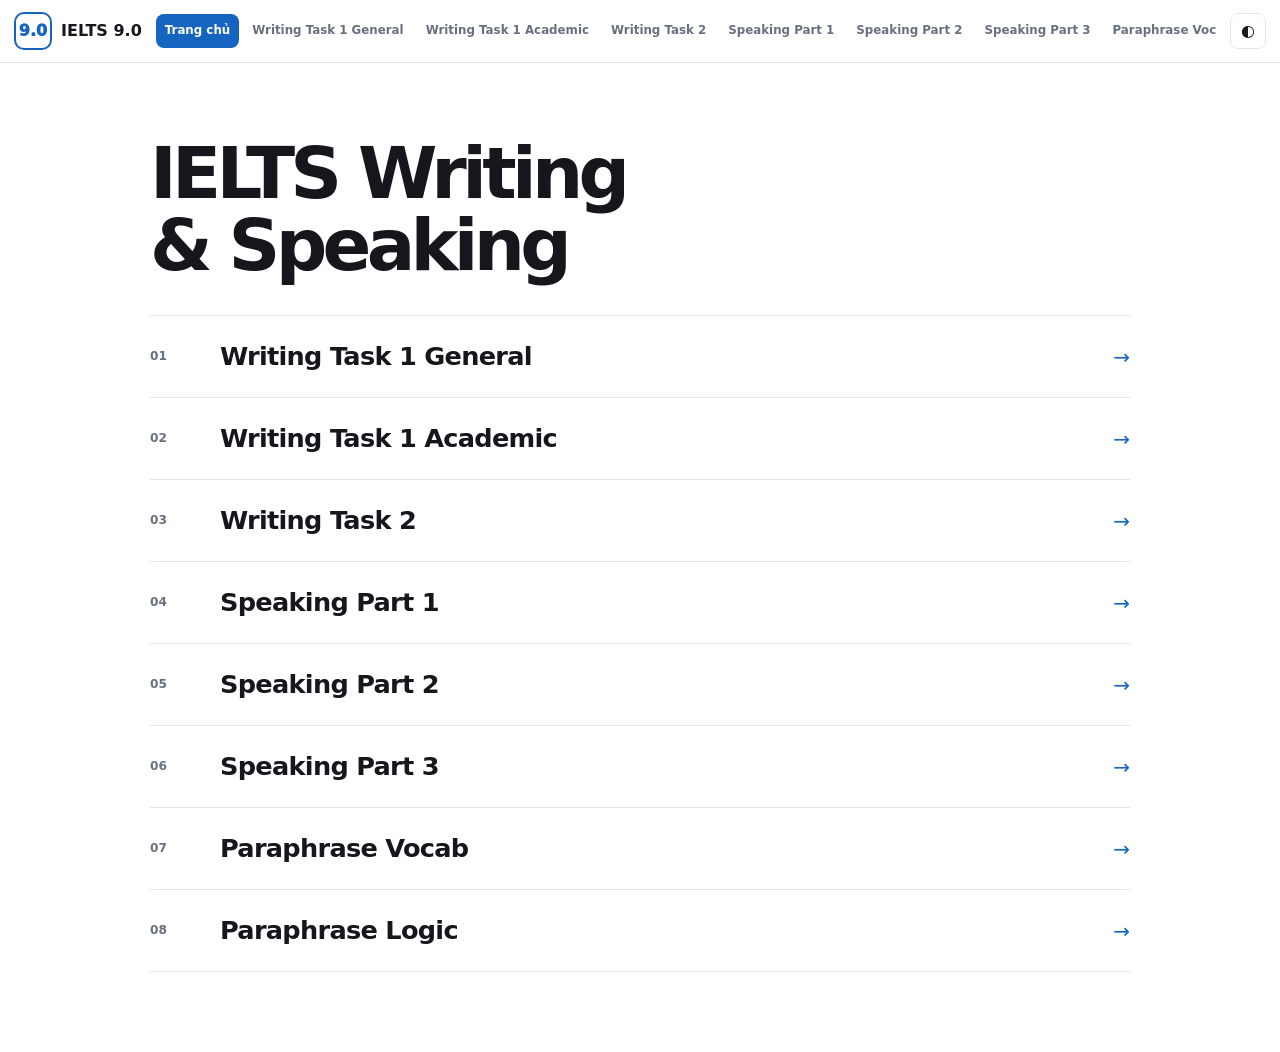
==== index.html @ ddcc3dcd "Add files via upload" ====
<!doctype html>
<html lang="vi" data-theme="light">
<head>
  <meta charset="utf-8">
  <meta name="viewport" content="width=device-width,initial-scale=1,viewport-fit=cover">
  <meta name="robots" content="noindex,nofollow,noarchive,nosnippet">
  <meta name="theme-color" content="#1565c0">
  <meta name="ielts90-build" content="2026.08.31-v65-core20">
  <title>IELTS 9.0</title>
  <link rel="manifest" href="manifest.webmanifest?v=65">
  <link rel="icon" href="app-icon-32.png">
  <link rel="apple-touch-icon" href="app-icon-180.png">
  <style>
:root{color-scheme:light;--bg:#fff;--surface:#fff;--text:#15171c;--muted:#687080;--line:#e3e8ef;--accent:#1565c0;--key:#0b63ce;--soft:#f3f7fc;--core:#7c3aed;--core-strong:#6d28d9;--core-soft:#f5f3ff;--core-line:#c4b5fd}
html[data-theme="dark"]{color-scheme:dark;--bg:#0d1420;--surface:#121b28;--text:#f4f7fb;--muted:#aab6c5;--line:#28384d;--accent:#60a5fa;--key:#60a5fa;--soft:#172436;--core:#c4b5fd;--core-strong:#ddd6fe;--core-soft:#241b3a;--core-line:#5b3f89}
*{box-sizing:border-box}html{scroll-behavior:smooth}body{margin:0;background:var(--bg);color:var(--text);font-family:Inter,ui-sans-serif,system-ui,-apple-system,"Segoe UI",sans-serif;line-height:1.5}button,input,select{font:inherit}button{color:inherit}.wrap{width:min(1760px,calc(100% - 28px));margin:auto}
header{position:sticky;top:0;z-index:50;border-bottom:1px solid var(--line);background:color-mix(in srgb,var(--surface) 95%,transparent);backdrop-filter:blur(14px)}.top{min-height:62px;display:flex;align-items:center;gap:14px}.brand{display:flex;align-items:center;gap:9px;font-weight:900;white-space:nowrap;text-decoration:none;color:inherit}.mark{display:grid;place-items:center;width:38px;height:38px;border:2px solid var(--accent);border-radius:10px;color:var(--accent);font-weight:950}.nav{display:flex;gap:4px;overflow:auto;scrollbar-width:none;flex:1}.nav::-webkit-scrollbar{display:none}.nav a{padding:8px 9px;border-radius:8px;color:var(--muted);font-size:.74rem;font-weight:800;white-space:nowrap;text-decoration:none}.nav a:hover{background:var(--soft);color:var(--text)}.nav a.active{background:var(--accent);color:#fff}.actions{display:flex;gap:6px}.icon{height:36px;min-width:36px;border:1px solid var(--line);background:var(--surface);border-radius:8px;font-weight:900}
.page-head{padding:26px 0 16px}.page-head h1{margin:0;font-size:clamp(1.45rem,3vw,2.15rem);letter-spacing:-.04em}.controls{display:grid;grid-template-columns:1fr minmax(180px,260px) auto;gap:8px;padding:0 0 14px;border-bottom:1px solid var(--line)}.controls input,.controls select{height:40px;border:1px solid var(--line);border-radius:8px;background:var(--surface);color:var(--text);padding:0 11px;outline:none}.controls input:focus,.controls select:focus{border-color:var(--accent);box-shadow:0 0 0 3px color-mix(in srgb,var(--accent) 13%,transparent)}.count{align-self:center;color:var(--muted);font-size:.76rem;white-space:nowrap}
.list{column-count:6;column-gap:18px;padding:12px 0 54px}.topic-group{break-inside:avoid-column;margin:0 0 10px}.item-row{--topic:#2563eb;display:flex;align-items:center;gap:8px;width:100%;min-height:34px;padding:5px 2px;border:0;border-bottom:1px solid var(--line);background:transparent;text-align:left;cursor:pointer}.item-row:first-child{border-top:2px solid color-mix(in srgb,var(--topic) 45%,var(--line))}.item-row:hover{background:var(--soft)}.no{width:42px;flex:0 0 42px;color:var(--muted);font-size:.68rem;font-weight:900}.topic{color:var(--topic);font-size:.72rem;font-weight:950;text-transform:uppercase;letter-spacing:.04em;overflow:hidden;text-overflow:ellipsis;white-space:nowrap}.empty{padding:64px 0;text-align:center;color:var(--muted)}
.shade{position:fixed;inset:0;z-index:80;background:rgba(0,0,0,.38);opacity:0;pointer-events:none;transition:.16s}.shade.open{opacity:1;pointer-events:auto}.detail{position:fixed;z-index:90;right:0;top:0;width:80vw;height:100dvh;background:var(--surface);border-left:1px solid var(--line);transform:translateX(102%);transition:.18s;overflow-y:auto;overflow-x:hidden}.detail.open{transform:none}.detail-top{position:sticky;top:0;z-index:2;height:54px;display:flex;align-items:center;justify-content:space-between;padding:0 14px;border-bottom:1px solid var(--line);background:color-mix(in srgb,var(--surface) 96%,transparent);backdrop-filter:blur(12px)}.detail-actions{display:flex;gap:6px}.detail-main{width:100%;max-width:1280px;margin:0 auto;padding:28px clamp(28px,4vw,72px) 60px;overflow-wrap:anywhere}.kicker{--topic:#2563eb;color:var(--topic);font-size:.72rem;font-weight:950;text-transform:uppercase;letter-spacing:.05em}.detail-main h2{margin:9px 0 6px;font-size:clamp(1.45rem,3vw,2.25rem);line-height:1.15;letter-spacing:-.04em}.meta{display:flex;flex-wrap:wrap;gap:7px 16px;color:var(--muted);font-size:.75rem;margin-bottom:22px}.section-label{margin:26px 0 8px;font-size:.78rem;color:var(--text);font-weight:900;text-transform:uppercase;letter-spacing:.06em}.prompt{width:100%;margin:0;padding:14px 0;white-space:pre-wrap;font-size:1rem;line-height:1.72;border-top:3px solid var(--topic);border-left:0;overflow-wrap:anywhere}.visuals{display:grid;width:100%;gap:12px;margin:18px 0}.visuals img{display:block;width:auto;max-width:100%;height:auto;margin:0 auto;border:1px solid var(--line);background:#fff}.answer{width:100%;margin:0;padding:0;font-family:Georgia,"Times New Roman",serif;font-size:1.07rem;line-height:1.78;overflow-wrap:anywhere}.answer p{width:100%;margin:0 0 1.05em;padding:0;text-indent:0;text-align:justify;text-justify:inter-word}.answer .q{font-family:Inter,ui-sans-serif,system-ui,sans-serif;font-weight:850;margin-top:1.35em;text-align:left}.key-phrase{font-weight:800;color:var(--key)}.band-score{margin:4px 0 22px;color:var(--accent);font-family:Inter,ui-sans-serif,system-ui,sans-serif;font-size:.88rem;font-weight:750;letter-spacing:.01em}.band-score em{font-style:italic}.answer .band-score{margin-top:-.45em}.answer.translation{font-family:Inter,ui-sans-serif,system-ui,sans-serif;font-size:.98rem;line-height:1.72;padding:16px 18px;border:1px solid var(--line);border-radius:12px;background:color-mix(in srgb,var(--surface) 94%,var(--core-soft));text-align:left}.answer.translation p{margin-bottom:.95em;text-align:left}.answer.translation p:last-child{margin-bottom:0}.phrases{width:100%;margin:0;border-top:1px solid var(--line)}.phrase{display:grid;grid-template-columns:minmax(160px,.9fr) 1.1fr;gap:14px;width:100%;padding:9px 0;border-bottom:1px solid var(--line);font-size:.82rem}.phrase b{color:var(--key)}.phrase span{color:var(--muted)}
.home-main{width:min(980px,calc(100% - 28px));margin:auto;padding:50px 0 80px}.home-hero{padding:24px 0 34px}.home-hero h1{margin:0;font-size:clamp(2.1rem,6vw,4.5rem);letter-spacing:-.065em;line-height:1}.home-menu{border-top:1px solid var(--line)}.home-link{display:grid;grid-template-columns:54px 1fr auto;align-items:center;gap:16px;min-height:82px;border-bottom:1px solid var(--line);text-decoration:none;color:inherit}.home-link:hover{background:var(--soft)}.home-index{font-size:.76rem;font-weight:900;color:var(--muted)}.home-title{font-size:clamp(1.12rem,2.4vw,1.6rem);font-weight:900;letter-spacing:-.028em}.home-arrow{font-size:1.25rem;color:var(--accent)}

.core-wrap{margin:14px 0 24px;padding:16px;border:1px solid var(--core-line);border-radius:14px;background:linear-gradient(135deg,var(--core-soft),color-mix(in srgb,var(--surface) 86%,var(--core-soft)))}
.core-head{display:flex;align-items:flex-end;justify-content:space-between;gap:16px;margin:0 0 12px}.core-head h2{margin:0;color:var(--core-strong);font-size:1rem;letter-spacing:.08em;text-transform:uppercase}.core-head p{margin:0;color:var(--muted);font-size:.78rem}
.core-grid{display:grid;grid-template-columns:repeat(4,minmax(0,1fr));gap:10px}.core-card{display:flex;flex-direction:column;align-items:flex-start;gap:5px;min-height:108px;padding:13px;border:1px solid var(--core-line);border-radius:10px;background:color-mix(in srgb,var(--surface) 92%,var(--core-soft));text-align:left;cursor:pointer;box-shadow:0 5px 18px color-mix(in srgb,var(--core) 8%,transparent);transition:transform .14s,border-color .14s,box-shadow .14s}.core-card:hover{transform:translateY(-2px);border-color:var(--core);box-shadow:0 9px 24px color-mix(in srgb,var(--core) 15%,transparent)}.core-no{color:var(--core-strong);font-size:.67rem;font-weight:950;letter-spacing:.08em}.core-title{font-size:.9rem;font-weight:900;line-height:1.25}.core-topic{margin-top:auto;color:var(--muted);font-size:.69rem;font-weight:800;text-transform:uppercase;letter-spacing:.05em}.core-detail .key-phrase{color:var(--core-strong)}.core-detail .band-score{color:var(--core-strong)}.core-badge{display:inline-flex;align-items:center;margin-bottom:8px;padding:4px 8px;border:1px solid var(--core-line);border-radius:999px;background:var(--core-soft);color:var(--core-strong);font-size:.69rem;font-weight:950;letter-spacing:.08em;text-transform:uppercase}
.core-audio{width:100%;margin:18px 0 22px;padding:14px;border:1px solid var(--core-line);border-radius:12px;background:color-mix(in srgb,var(--surface) 90%,var(--core-soft))}.core-audio-head{display:flex;align-items:center;justify-content:space-between;gap:12px;margin-bottom:9px}.core-audio-title{font-size:.78rem;font-weight:950;letter-spacing:.055em;text-transform:uppercase;color:var(--core-strong)}.core-audio-actions{display:flex;align-items:center;justify-content:flex-end;gap:10px;flex-wrap:wrap}.core-audio-note{font-size:.72rem;color:var(--muted)}.audio-loop{display:inline-flex;align-items:center;justify-content:center;gap:5px;min-height:32px;padding:5px 10px;border:1px solid var(--core-line);border-radius:999px;background:var(--surface);color:var(--core-strong);font:800 .72rem/1 Inter,ui-sans-serif,system-ui,sans-serif;cursor:pointer;white-space:nowrap;transition:.15s}.audio-loop:hover{background:color-mix(in srgb,var(--surface) 82%,var(--core-soft))}.audio-loop[aria-pressed="true"]{border-color:var(--core);background:var(--core);color:#fff}.audio-loop:focus-visible{outline:2px solid color-mix(in srgb,var(--core) 60%,transparent);outline-offset:2px}.core-audio audio{display:block;width:100%;height:42px}.core-audio audio:focus{outline:2px solid color-mix(in srgb,var(--core) 55%,transparent);outline-offset:3px}@media(max-width:500px){.core-audio{padding:12px;margin:15px 0 19px}.core-audio-head{align-items:flex-start;flex-direction:column;gap:7px}.core-audio-actions{width:100%;justify-content:space-between;gap:7px}.core-audio audio{height:46px}}

.outline{margin:16px 0 24px;padding:16px 18px;border:1px solid var(--line);border-radius:12px;background:var(--soft)}
.outline-topic{font-weight:850;letter-spacing:.01em;margin:0 0 13px;white-space:pre-wrap}
.outline-line{position:relative;padding-left:16px;margin:5px 0;line-height:1.48}
.outline-line::before{content:"-";position:absolute;left:0;font-weight:800}
.outline-intro{margin-bottom:14px}
.outline-body{margin:0 0 14px}
.outline-conclusion{margin-top:14px}
@media(max-width:700px){.outline{padding:14px 15px}.outline-line{padding-left:14px}}

@media(max-width:1200px){.core-grid{grid-template-columns:repeat(3,minmax(0,1fr))}}
@media(max-width:820px){.core-grid{grid-template-columns:repeat(2,minmax(0,1fr))}.core-head{align-items:flex-start;flex-direction:column;gap:3px}}
@media(max-width:500px){.core-wrap{padding:12px}.core-grid{grid-template-columns:1fr}.core-card{min-height:92px}}

@media(max-width:1350px){.list{column-count:4}}
@media(max-width:1200px){.list{column-count:4}.detail{width:90vw}.detail-main{max-width:none;padding-inline:32px}}
@media(max-width:980px){.list{column-count:3}.detail{width:94vw}}
@media(max-width:700px){.top{height:auto;min-height:58px;flex-wrap:wrap;padding:8px 0}.brand{order:1}.actions{order:2;margin-left:auto}.nav{order:3;flex-basis:100%;padding-bottom:3px}.controls{grid-template-columns:1fr}.count{text-align:right}.list{column-count:2;column-gap:12px;padding-top:6px}.detail{width:100vw}.detail-main{max-width:none;padding:22px 18px 48px}.answer p{text-align:left}.phrase{grid-template-columns:1fr;gap:3px}.page-head{padding-top:20px}.no{width:38px;flex-basis:38px}.topic{font-size:.68rem}.home-main{padding-top:24px}.home-link{min-height:76px;grid-template-columns:42px 1fr auto}}
@media(max-width:420px){.list{column-count:1}}



.detail{height:100vh;height:100dvh;max-height:100dvh;overflow-y:scroll;overflow-x:hidden;-webkit-overflow-scrolling:touch;overscroll-behavior:contain;touch-action:pan-y;}
.detail-main{padding-bottom:calc(90px + env(safe-area-inset-bottom));}
@media(max-width:700px){.detail{inset:0;width:100vw;height:100dvh;max-height:100dvh;border-left:0;}.detail-top{height:56px;}.detail-main{padding:22px 18px calc(110px + env(safe-area-inset-bottom));}}


.pdf-main{width:min(1500px,calc(100% - 28px));margin:auto;padding:24px 0 48px}.pdf-page-head{display:flex;align-items:flex-end;justify-content:space-between;gap:18px;padding:6px 0 16px}.pdf-page-head h1{margin:0 0 4px;font-size:clamp(1.45rem,3vw,2.15rem);letter-spacing:-.04em}.pdf-page-head p{margin:0;color:var(--muted);font-size:.86rem}.pdf-actions{display:flex;gap:8px;flex-wrap:wrap}.pdf-action{display:inline-flex;align-items:center;justify-content:center;min-height:38px;padding:8px 12px;border:1px solid var(--line);border-radius:8px;background:var(--surface);color:var(--text);font-size:.78rem;font-weight:850;text-decoration:none}.pdf-action.primary{border-color:var(--accent);background:var(--accent);color:#fff}.pdf-viewer{height:calc(100dvh - 150px);min-height:620px;border:1px solid var(--line);border-radius:12px;overflow:hidden;background:var(--soft)}.pdf-object{display:block;width:100%;height:100%;border:0;background:var(--surface)}.pdf-fallback{display:grid;place-items:center;align-content:center;gap:12px;height:100%;padding:28px;text-align:center;color:var(--muted)}.pdf-fallback strong{color:var(--text);font-size:1rem}.pdf-fallback a{color:var(--accent);font-weight:850}.pdf-note{display:none;margin:10px 0 0;color:var(--muted);font-size:.76rem}
@media(max-width:700px){.pdf-main{width:100%;padding:14px 0 0}.pdf-page-head{align-items:flex-start;flex-direction:column;padding:0 14px 12px}.pdf-actions{width:100%}.pdf-action{flex:1}.pdf-viewer{height:calc(100dvh - 182px);min-height:460px;border-left:0;border-right:0;border-radius:0}.pdf-note{display:block;padding:0 14px 12px}}

/* Paraphrase web/app pages */
.study-main{width:min(1380px,calc(100% - 28px));margin:auto;padding:26px 0 70px}.study-hero{display:flex;align-items:flex-end;justify-content:space-between;gap:20px;padding:6px 0 20px;border-bottom:1px solid var(--line)}.study-hero h1{margin:0 0 5px;font-size:clamp(1.8rem,4vw,3rem);letter-spacing:-.05em;line-height:1.05}.study-hero p{max-width:780px;margin:0;color:var(--muted);font-size:.96rem}.study-stat{flex:0 0 auto;display:flex;gap:8px;flex-wrap:wrap;justify-content:flex-end}.study-pill{display:inline-flex;align-items:center;min-height:32px;padding:6px 10px;border:1px solid var(--line);border-radius:999px;background:var(--surface);font-size:.76rem;font-weight:850;color:var(--muted)}.study-pill b{color:var(--text);margin-right:4px}.study-source{color:var(--accent);text-decoration:none}.study-source:hover{text-decoration:underline}
.study-info{margin:18px 0;border:1px solid var(--line);border-radius:14px;background:var(--surface);overflow:hidden}.study-info summary{cursor:pointer;padding:14px 16px;font-weight:900;list-style:none}.study-info summary::-webkit-details-marker{display:none}.study-info summary:after{content:'＋';float:right;color:var(--muted)}.study-info[open] summary:after{content:'−'}.study-info-body{padding:0 18px 16px;color:var(--muted);font-size:.9rem}.study-info-body ul{margin:4px 0 14px;padding-left:20px}.study-info-body li{margin:7px 0}.study-info-body a{color:var(--accent)}
.study-principle{margin:18px 0;padding:18px;border:1px solid color-mix(in srgb,var(--accent) 32%,var(--line));border-radius:14px;background:color-mix(in srgb,var(--soft) 75%,var(--surface))}.study-principle strong{display:block;margin-bottom:5px;font-size:1.05rem}.study-principle p{margin:5px 0;color:var(--muted)}.study-example{margin-top:12px;display:grid;grid-template-columns:1fr auto 1fr;gap:10px;align-items:center}.study-example span{padding:10px 12px;border:1px solid var(--line);border-radius:10px;background:var(--surface);font-size:.9rem}.study-example i{font-style:normal;color:var(--accent);font-weight:950}
.rescue-wrap{margin:18px 0 22px}.study-section-title{margin:0 0 10px;font-size:1rem;letter-spacing:.01em}.rescue-grid{display:grid;grid-template-columns:repeat(2,minmax(0,1fr));gap:8px}.rescue-card{display:grid;grid-template-columns:120px 1fr;gap:12px;padding:11px 13px;border:1px solid var(--line);border-radius:10px;background:var(--surface)}.rescue-card b{font-size:.8rem;color:var(--accent)}.rescue-card span{font-size:.88rem}
.study-toolbar{position:sticky;top:62px;z-index:35;margin:0 -6px 18px;padding:10px 6px;background:color-mix(in srgb,var(--bg) 94%,transparent);backdrop-filter:blur(12px)}.study-toolbar-inner{display:grid;grid-template-columns:minmax(240px,1fr) minmax(220px,360px) auto;gap:8px;padding:9px;border:1px solid var(--line);border-radius:12px;background:var(--surface);box-shadow:0 7px 22px rgba(0,0,0,.04)}.study-search,.study-select{height:42px;border:1px solid var(--line);border-radius:9px;background:var(--surface);color:var(--text);padding:0 12px;outline:none}.study-search:focus,.study-select:focus{border-color:var(--accent);box-shadow:0 0 0 3px color-mix(in srgb,var(--accent) 12%,transparent)}.study-count{display:flex;align-items:center;justify-content:flex-end;min-width:90px;color:var(--muted);font-size:.78rem;font-weight:800;white-space:nowrap}.study-type-tabs{display:flex;gap:6px;flex-wrap:wrap;margin:-2px 0 14px}.study-type-tabs button{min-height:36px;padding:7px 12px;border:1px solid var(--line);border-radius:999px;background:var(--surface);color:var(--muted);font-weight:850;cursor:pointer}.study-type-tabs button.active{border-color:var(--accent);background:var(--accent);color:#fff}.study-type-tabs button:hover:not(.active){background:var(--soft);color:var(--text)}
.study-grid{display:grid;grid-template-columns:repeat(2,minmax(0,1fr));gap:12px}.study-card{min-width:0;padding:16px 17px 15px;border:1px solid var(--line);border-radius:14px;background:var(--surface);box-shadow:0 4px 16px rgba(0,0,0,.035)}.study-card-head{display:flex;align-items:flex-start;gap:10px;margin-bottom:12px}.study-num{flex:0 0 auto;display:grid;place-items:center;min-width:38px;height:28px;padding:0 7px;border-radius:8px;background:var(--soft);color:var(--muted);font-size:.7rem;font-weight:950}.study-word-wrap{min-width:0;flex:1}.study-word{margin:0;font-size:1.32rem;line-height:1.18;letter-spacing:-.025em;overflow-wrap:anywhere}.study-meaning{margin-top:3px;color:var(--accent);font-size:.86rem;font-weight:800}.study-category{flex:0 0 auto;max-width:42%;padding-top:3px;color:var(--muted);font-size:.68rem;font-weight:900;text-transform:uppercase;letter-spacing:.045em;text-align:right}.study-block{padding:11px 0;border-top:1px solid var(--line)}.study-block:first-of-type{border-top:0}.study-label{display:block;margin-bottom:4px;color:var(--muted);font-size:.66rem;font-weight:950;text-transform:uppercase;letter-spacing:.07em}.study-block p{margin:0;font-size:1rem;line-height:1.58}.study-block.example p{font-family:Georgia,'Times New Roman',serif;font-size:1.02rem}.logic-card .study-word{font-size:1.15rem}.logic-card .simple-line{font-weight:700}.logic-card .alternative-line{color:var(--muted)}.study-empty{padding:60px 10px;text-align:center;color:var(--muted)}
.study-footer-box{margin:26px 0 0;padding:18px;border:1px solid var(--line);border-radius:14px;background:var(--soft)}.study-footer-box h2{margin:0 0 10px;font-size:1rem}.study-footer-box ol{margin:0;padding-left:21px}.study-footer-box li{margin:8px 0;font-size:.91rem;line-height:1.55}
@media(max-width:900px){.study-grid{grid-template-columns:1fr}.rescue-grid{grid-template-columns:1fr}.study-toolbar-inner{grid-template-columns:1fr minmax(170px,250px) auto}.study-example{grid-template-columns:1fr}.study-example i{transform:rotate(90deg);justify-self:center}}
@media(max-width:700px){.study-main{width:100%;padding:14px 14px calc(90px + env(safe-area-inset-bottom))}.study-hero{align-items:flex-start;flex-direction:column;padding-top:4px}.study-stat{justify-content:flex-start}.study-toolbar{position:static;margin:0 0 12px;padding:0}.study-toolbar-inner{grid-template-columns:1fr}.study-count{justify-content:flex-start;padding:2px 3px}.study-card{padding:14px}.study-word{font-size:1.28rem}.study-block p{font-size:1rem}.study-category{max-width:38%}.rescue-card{grid-template-columns:90px 1fr}.study-info-body{padding-inline:15px}.study-principle{padding:15px}}
@media(max-width:420px){.study-card-head{gap:8px}.study-num{min-width:34px}.study-category{display:none}.study-word{font-size:1.22rem}.study-block.example p{font-size:1rem}.study-type-tabs{overflow:auto;flex-wrap:nowrap;padding-bottom:2px;scrollbar-width:none}.study-type-tabs::-webkit-scrollbar{display:none}.study-type-tabs button{white-space:nowrap}}

</style>
</head>
<body>
  <header><div class="wrap top"><a class="brand" href="#home"><span class="mark">9.0</span><span>IELTS 9.0</span></a><nav class="nav" id="nav"></nav><div class="actions"><button class="icon" id="install" hidden title="Cài ứng dụng">↓</button><button class="icon" id="theme" title="Đổi giao diện">◐</button></div></div></header>
  <main id="app"></main>
  <script>
window.IELTS_DATA={"build":"2026.08.31-v65-core20","items":[{"section":"writing-general","title":"Application for an internship","prompt":"You have recently learned about an opening for an internship at a local company that you are interested in.\n\nWrite a letter to the director of the company. In your letter,\n- introduce yourself\n- explain how you learned about the internship\n- explain why you would be suitable for the internship","answer":"Dear Ms Carter,\n\n<strong class=\"key-phrase\">I am writing to apply for</strong> the marketing internship recently advertised on your company's careers page. I am currently completing the final year of a business degree at Hanoi University, <strong class=\"key-phrase\">with a particular focus on</strong> digital communication and consumer behaviour.\n\nI <strong class=\"key-phrase\">learned about the position through</strong> a presentation given by one of your former interns at a university careers event. Her description of the company's <strong class=\"key-phrase\">practical training</strong> and collaborative culture <strong class=\"key-phrase\">strongly encouraged me to apply</strong>.\n\nI believe I would be a suitable candidate for three reasons. First, I have managed social-media content for a student organisation and increased event registrations through <strong class=\"key-phrase\">a targeted campaign</strong>. Second, my coursework has given me <strong class=\"key-phrase\">a solid foundation</strong> in market research and data analysis. Finally, I am comfortable working in English and have experience presenting ideas to both small groups and large audiences.\n\nI have attached my CV and would <strong class=\"key-phrase\">welcome the opportunity to discuss</strong> how I could contribute to your team. <strong class=\"key-phrase\">Thank you for considering my application</strong>.\n\nYours sincerely,\nAlex Morgan","author":"ChatGPT","topic":"Formal","phrases":[{"en":"I am writing to apply for","vi":"tôi viết thư để ứng tuyển"},{"en":"with a particular focus on","vi":"đặc biệt tập trung vào"},{"en":"learned about the position through","vi":"biết đến vị trí này thông qua"},{"en":"practical training","vi":"hoạt động đào tạo thực tế"},{"en":"strongly encouraged me to apply","vi":"đã thôi thúc tôi nộp đơn"},{"en":"a targeted campaign","vi":"một chiến dịch có mục tiêu rõ ràng"},{"en":"a solid foundation","vi":"một nền tảng vững chắc"},{"en":"welcome the opportunity to discuss","vi":"mong có cơ hội được trao đổi"},{"en":"Thank you for considering my application","vi":"cảm ơn ông/bà đã xem xét đơn ứng tuyển của tôi"}],"source":"IELTS Advantage – Writing Task 1 Sample Letters","subtype":"Formal","summary":"Application for an internship","visual":null,"id":"writing-general-001","_displayNo":"#001","band":"8.5"},{"section":"writing-general","title":"Applying for a part-time restaurant job","prompt":"A local restaurant is recruiting a part-time employee.\n\nWrite to the restaurant manager. In your letter:\n- apply for the position\n- describe relevant experience\n- state the days and hours you can work","answer":"Dear Sir or Madam,\n\n<strong class=\"key-phrase\">I am writing to apply for</strong> the part-time front-of-house position advertised in the window of Green Table Restaurant.\n\nI have eighteen months of relevant customer-service experience from working at a busy café near my university. My duties included taking orders, handling card payments, resolving minor complaints and preparing the dining area between sittings. The role taught me to remain polite and <strong class=\"key-phrase\">work efficiently under pressure</strong>, even during crowded weekend shifts. I also hold a current food-safety certificate and speak both English and Vietnamese fluently.\n\nI am available from 5 p.m. until closing on Monday, Wednesday and Friday, and at any time on Saturday or Sunday. During university holidays, I could take additional daytime shifts if required.\n\nI would <strong class=\"key-phrase\">welcome the opportunity to discuss</strong> the position and am <strong class=\"key-phrase\">available for interview</strong> this week. My CV and the contact details of my previous supervisor are attached.\n\n<strong class=\"key-phrase\">Thank you for considering my application</strong>.\n\nYours faithfully,\nAlex Morgan","author":"ChatGPT","topic":"Formal","phrases":[{"en":"I am writing to apply for","vi":"tôi viết thư để ứng tuyển"},{"en":"work efficiently under pressure","vi":"làm việc hiệu quả dưới áp lực"},{"en":"welcome the opportunity to discuss","vi":"mong có cơ hội được trao đổi"},{"en":"available for interview","vi":"sẵn sàng tham gia phỏng vấn"},{"en":"Thank you for considering my application","vi":"cảm ơn ông/bà đã xem xét đơn ứng tuyển của tôi"}],"source":"IELTS Buddy – General Training Letter Samples","subtype":"Formal","summary":"Applying for a part-time restaurant job","visual":null,"id":"writing-general-002","_displayNo":"#002","band":"8.5"},{"section":"writing-general","title":"Complaint about a faulty camera","prompt":"You bought a camera that was faulty, returned it to the shop and were promised a repair, but a week later it is still not ready.\n\nWrite to the company. In your letter:\n- introduce yourself and the purchase\n- explain what has happened\n- state what action you expect","answer":"Dear Sir or Madam,\n\nMy name is Alex Morgan, and I am writing regarding a Lumix G90 camera purchased from your King Street branch on 2 June, receipt number KS-7714.\n\nThe camera appeared normal in the shop, but at home the shutter repeatedly froze and several photographs were saved with a black band across the image. I returned it the following day, and your representative assured me that the repair would take no more than three working days.\n\nIt has now been eight days, and staff cannot tell me when the camera will be ready. This delay is <strong class=\"key-phrase\">not reasonably acceptable</strong> because I bought the equipment for a paid photography assignment next weekend. I have already given the shop <strong class=\"key-phrase\">ample opportunity</strong> to resolve the fault.\n\nI would therefore like either a new replacement of the same specification or <strong class=\"key-phrase\">a full refund</strong>. If neither can be arranged by Friday, I will have to hire another camera and may seek reimbursement for that cost. I hope the matter can be brought to <strong class=\"key-phrase\">a prompt resolution</strong> without further delay.\n\nYours faithfully,\nAlex Morgan","author":"ChatGPT","topic":"Formal","phrases":[{"en":"not reasonably acceptable","vi":"không thể chấp nhận một cách hợp lý"},{"en":"ample opportunity","vi":"đủ thời gian và cơ hội"},{"en":"a full refund","vi":"khoản hoàn tiền toàn bộ"},{"en":"a prompt resolution","vi":"một giải pháp nhanh chóng"}],"source":"IELTS Buddy – General Training Letter Samples","subtype":"Formal","summary":"Complaint about a faulty camera","visual":null,"id":"writing-general-003","_displayNo":"#003","band":"8.5"},{"section":"writing-general","title":"Complaint about a theatre visit","prompt":"You attended a good play at a theatre but could not enjoy it because of problems at the venue.\n\nWrite to the theatre manager. In your letter:\n- identify the performance and date\n- describe the problems\n- suggest what should be done","answer":"Dear Sir or Madam,\n\nI am writing about the evening performance of The Last Station at the Grand Theatre on Friday, 5 June.\n\nThe play itself was excellent, but the experience was <strong class=\"key-phrase\">seriously undermined by several problems</strong>. When my partner and I arrived, another couple had been allocated the same seats. An usher moved us to the front row, where a stage light shone directly into our eyes throughout the first act. In addition, the air-conditioning was not working, and the auditorium became uncomfortably hot.\n\nI appreciate that isolated technical problems occur, but a double-booking error should have been resolved before the performance began. The replacement seats were clearly unsuitable, yet staff did not offer us another option or explain how to make a complaint.\n\nI suggest reviewing the booking system, checking lighting positions before each show and training ushers to handle seating errors consistently. Given the disruption, I would also consider a partial refund or replacement tickets to be <strong class=\"key-phrase\">a reasonable remedy</strong>.\n\nI <strong class=\"key-phrase\">look forward to</strong> your response.\n\nYours faithfully,\nAlex Morgan","author":"ChatGPT","topic":"Formal","phrases":[{"en":"seriously undermined by several problems","vi":"bị ảnh hưởng nghiêm trọng bởi một số vấn đề"},{"en":"a reasonable remedy","vi":"một biện pháp khắc phục hợp lý"},{"en":"look forward to","vi":"mong chờ"}],"source":"IELTS Buddy – General Training Letter Samples","subtype":"Formal","summary":"Complaint about a theatre visit","visual":null,"id":"writing-general-004","_displayNo":"#004","band":"8.5"},{"section":"writing-general","title":"Complaint about noise at a recreation ground","prompt":"A school regularly brings pupils to a recreation ground near your home, and recent visits have caused problems.\n\nWrite to the head teacher. In your letter:\n- explain why you enjoy living near the ground\n- describe the recent problems\n- suggest what the school should do","answer":"Dear Sir or Madam,\n\nI live opposite Maple Recreation Ground and am writing about the sports sessions held there by pupils from your school.\n\nResidents generally <strong class=\"key-phrase\">value the open space</strong> because it provides trees, walking paths and a safe place for local children to play. We also understand that school sport is valuable and have never objected to normal daytime activity.\n\nHowever, during the past three weeks, several groups have left plastic bottles and food packaging behind. Footballs have repeatedly struck parked cars, and pupils have gathered outside nearby houses shouting for up to thirty minutes after the sessions ended. These incidents <strong class=\"key-phrase\">disrupt local residents</strong>, particularly older people and parents with young babies.\n\nCould teachers please <strong class=\"key-phrase\">supervise pupils more closely</strong>, ensure all rubbish is collected and keep pupils within the marked playing area? It would also help if groups left promptly once the lesson had finished. These simple measures would allow the school to continue using the ground without creating unnecessary conflict.\n\nYours faithfully,\nAlex Morgan","author":"ChatGPT","topic":"Formal","phrases":[{"en":"value the open space","vi":"trân trọng không gian mở"},{"en":"disrupt local residents","vi":"gây ảnh hưởng đến cư dân địa phương"},{"en":"supervise pupils more closely","vi":"giám sát học sinh chặt chẽ hơn"}],"source":"IELTS Buddy – General Training Letter Samples","subtype":"Formal","summary":"Complaint about noise at a recreation ground","visual":null,"id":"writing-general-005","_displayNo":"#005","band":"8.5"},{"section":"writing-general","title":"Complaint about noisy neighbours","prompt":"You live in an apartment building but are having trouble with the behaviour of your neighbours.\n\nWrite a letter to inform the building manager of the situation. In your letter,\n- explain who you are\n- describe the situation concerning your neighbours' behaviour\n- suggest how the situation could be dealt with","answer":"Dear Building Manager,\n\nI am a resident of apartment 8B and am writing to report repeated late-night noise from apartment 8C. The problem has continued for nearly three weeks and is now seriously affecting my sleep and ability to work.\n\nThe occupants frequently <strong class=\"key-phrase\">play loud music</strong> and move furniture between midnight and 2 a.m. Last Saturday, a large gathering continued until almost 3 a.m., despite two polite requests from nearby residents to reduce the noise. I fully understand that people should be able to enjoy their homes, but the current situation is unreasonable in <strong class=\"key-phrase\">a shared building</strong>.\n\n<strong class=\"key-phrase\">I would be grateful if you could</strong> remind the residents of the building's quiet-hours policy and speak to them directly. If the disturbance continues, a written warning may be necessary. It may also be useful to circulate the policy to all residents so that expectations are <strong class=\"key-phrase\">clear and consistent</strong>.\n\nPlease let me know what action will be taken. I am available to provide a dated record of the incidents if required.\n\nYours faithfully,\nAlex Morgan","author":"ChatGPT","topic":"Formal","phrases":[{"en":"play loud music","vi":"mở nhạc lớn"},{"en":"a shared building","vi":"một tòa nhà dùng chung"},{"en":"I would be grateful if you could","vi":"tôi sẽ rất biết ơn nếu ông/bà có thể"},{"en":"clear and consistent","vi":"rõ ràng và nhất quán"}],"source":"IELTS Advantage – Writing Task 1 Sample Letters","subtype":"Formal","summary":"Complaint about noisy neighbours","visual":null,"id":"writing-general-006","_displayNo":"#006","band":"8.5"},{"section":"writing-general","title":"Complaint about sports-centre changing rooms","prompt":"The changing rooms at a sports centre are in poor condition. You have complained before but nothing has changed.\n\nWrite to the manager. In your letter:\n- describe the problems\n- explain what happened after earlier complaints\n- state what action you expect","answer":"Dear Sir or Madam,\n\nI am writing to <strong class=\"key-phrase\">make a formal complaint</strong> about the changing rooms at Greenfield Sports Centre.\n\nSeveral lockers no longer close properly, two showers have been leaking for weeks, and the floor is frequently covered in water. The broken ventilation system has also created a strong smell and visible mould near the ceiling. These conditions are unpleasant and, more importantly, pose a safety risk.\n\nI have <strong class=\"key-phrase\">raised this issue repeatedly</strong> at reception on three occasions during the past month. Each time, I was told that maintenance had been informed, yet no repairs have been completed and no warning signs have been placed near the wet floor.\n\nI would like the centre to <strong class=\"key-phrase\">take immediate corrective action</strong> by repairing the showers and lockers, cleaning the affected areas thoroughly and publishing a clear timetable for the ventilation work. Until the floor is safe, staff should inspect it regularly and place appropriate signs where necessary.\n\nPlease respond within seven days with details of the action you intend to take.\n\nYours faithfully,\nAlex Morgan","author":"ChatGPT","topic":"Formal","phrases":[{"en":"make a formal complaint","vi":"gửi khiếu nại chính thức"},{"en":"raised this issue repeatedly","vi":"đã nhiều lần phản ánh vấn đề này"},{"en":"take immediate corrective action","vi":"thực hiện biện pháp khắc phục ngay lập tức"}],"source":"IELTS Buddy – Recent General Training Writing Task 1 Topics","subtype":"Formal","summary":"Complaint about sports-centre changing rooms","visual":null,"id":"writing-general-007","_displayNo":"#007","band":"8.5"},{"section":"writing-general","title":"Disputing an increase in car insurance","prompt":"Your insurer has informed you that your monthly car-insurance payment will increase, and you disagree with the decision.\n\nWrite to the insurer. In your letter:\n- explain why you are writing\n- state why the increase seems unjustified\n- say what you want the company to do","answer":"Dear Sir or Madam,\n\nI am writing regarding your notice dated 10 June, which states that my monthly car-insurance premium will rise by 28 per cent from August.\n\nI would ask you to <strong class=\"key-phrase\">review this decision</strong> because my circumstances do not appear to justify such a substantial increase. I have held policy number MC-44821 for six years and maintained a completely claim-free record. My vehicle, annual mileage and home address have not changed, and the car is parked overnight in a locked garage. I have also completed an approved defensive-driving course since my last renewal.\n\nPlease provide a <strong class=\"key-phrase\">clear breakdown</strong> of the factors used to calculate the new premium. If the increase resulted from incorrect information, I would like the policy amended immediately. If it reflects a general pricing change, please reconsider the quotation <strong class=\"key-phrase\">in light of</strong> my history and confirm whether a higher excess or revised level of cover would reduce the cost.\n\nI <strong class=\"key-phrase\">look forward to</strong> receiving a written response before the current policy expires.\n\nYours faithfully,\nAlex Morgan","author":"ChatGPT","topic":"Formal","phrases":[{"en":"review this decision","vi":"xem xét lại quyết định này"},{"en":"clear breakdown","vi":"bản phân tích chi tiết, rõ ràng"},{"en":"in light of","vi":"xét theo; dựa trên"},{"en":"look forward to","vi":"mong chờ"}],"source":"IELTS Buddy – General Training Letter Samples","subtype":"Formal","summary":"Disputing an increase in car insurance","visual":null,"id":"writing-general-008","_displayNo":"#008","band":"8.5"},{"section":"writing-general","title":"Documents left in a taxi","prompt":"You accidentally left important papers in a taxi.\n\nWrite to the taxi company. In your letter:\n- give details of the journey\n- explain why the papers matter\n- request specific help from the company","answer":"Dear Sir or Madam,\n\nI am writing to report a blue document case that I left in one of your taxis yesterday evening.\n\nI was collected outside City Hospital at approximately 6.20 p.m. and travelled to 18 King Street. I paid by card at 6.45 p.m., and the receipt shows journey reference TX-80417. I was seated in the rear left-hand seat and believe the case slipped onto the floor when I got out.\n\nIt contains signed employment forms, certified copies of my qualifications and other time-sensitive documents required for a visa appointment on Thursday. Some of these documents would take several weeks to replace.\n\nCould you please use the payment reference to <strong class=\"key-phrase\">trace the vehicle</strong> and <strong class=\"key-phrase\">contact the driver directly</strong>? I would be happy to collect the case from your office or meet the driver at a convenient location. A member of your staff can reach me on 07700 123456 at any time today.\n\nThank you for treating this matter as urgent.\n\nYours faithfully,\nAlex Morgan","author":"ChatGPT","topic":"Formal","phrases":[{"en":"trace the vehicle","vi":"truy tìm/xác định chiếc xe"},{"en":"contact the driver directly","vi":"liên hệ trực tiếp với tài xế"}],"source":"IELTS Buddy – Recent General Training Writing Task 1 Topics","subtype":"Formal","summary":"Documents left in a taxi","visual":null,"id":"writing-general-009","_displayNo":"#009","band":"8.5"},{"section":"writing-general","title":"Enquiring about a conference centre","prompt":"Your employer is planning a training course and has asked you to check whether a local conference centre is suitable.\n\nWrite to the centre manager. In your letter:\n- describe the course\n- list the equipment and facilities required\n- ask further questions about the venue","answer":"Dear Sir or Madam,\n\n<strong class=\"key-phrase\">I am writing to enquire about</strong> hiring the Lakeside Conference Centre for a two-day staff training course in October.\n\nThe programme will focus on customer-service skills and <strong class=\"key-phrase\">is expected to</strong> <strong class=\"key-phrase\">accommodate approximately</strong> forty-five participants. We would require one main room arranged in cabaret style and two smaller rooms for group exercises. The course would run from 9 a.m. to 4.30 p.m. on both days.\n\nPlease confirm whether the venue provides reliable Wi-Fi, a projector, wireless microphones and other audio-visual equipment. We would also need flip charts, movable tables and access to printing facilities. Tea, coffee and a light lunch should be available for all participants, including several people with dietary restrictions.\n\nCould you let me know whether parking is included, whether the building is fully accessible and what cancellation terms apply? I would also appreciate an <strong class=\"key-phrase\">itemised quotation</strong> covering room hire, equipment and catering.\n\nIf the centre is available on 15–16 October, I would be pleased to arrange a site visit next week.\n\nYours faithfully,\nAlex Morgan","author":"ChatGPT","topic":"Formal","phrases":[{"en":"I am writing to enquire about","vi":"tôi viết thư để hỏi về"},{"en":"is expected to","vi":"được dự đoán"},{"en":"accommodate approximately","vi":"có khả năng phục vụ khoảng"},{"en":"itemised quotation","vi":"báo giá chi tiết theo từng hạng mục"}],"source":"IELTS Buddy – Recent General Training Writing Task 1 Topics","subtype":"Formal","summary":"Enquiring about a conference centre","visual":null,"id":"writing-general-010","_displayNo":"#010","band":"8.5"},{"section":"writing-general","title":"Important papers left at a hotel","prompt":"After attending a meeting at a hotel, you realised that you had left important documents behind.\n\nWrite to the hotel manager. In your letter:\n- state where you may have left the documents\n- explain why they are important\n- say what you would like the manager to do","answer":"Dear Sir or Madam,\n\nI attended a business meeting at the Riverside Hotel yesterday and believe I left a folder containing important documents in the building.\n\nThe meeting took place in the Oak Conference Room from 2 p.m. to 5 p.m. I was seated near the window and may have left the folder either under my chair or on the table beside the projector. It is dark grey and marked “Northgate Project”.\n\nThe folder contains signed contracts and <strong class=\"key-phrase\">confidential documents</strong> relating to a client tender that closes on Friday. Replacing the originals would be difficult and could delay the submission, so <strong class=\"key-phrase\">I would be grateful if</strong> a member of staff could <strong class=\"key-phrase\">check the meeting room</strong> as soon as possible. Please also ask the reception desk and housekeeping team whether it has been handed in.\n\nIf the folder is found, could you keep it securely at reception? I can collect it this afternoon. Alternatively, I will cover the cost if you need to <strong class=\"key-phrase\">send them by registered post</strong> to my office.\n\nYours faithfully,\nAlex Morgan","author":"ChatGPT","topic":"Formal","phrases":[{"en":"confidential documents","vi":"tài liệu mật"},{"en":"I would be grateful if","vi":"tôi sẽ rất biết ơn nếu"},{"en":"check the meeting room","vi":"kiểm tra phòng họp"},{"en":"send them by registered post","vi":"gửi bằng thư bảo đảm"}],"source":"IELTS Buddy – Recent General Training Writing Task 1 Topics","subtype":"Formal","summary":"Important papers left at a hotel","visual":null,"id":"writing-general-011","_displayNo":"#011","band":"8.5"},{"section":"writing-general","title":"Improving parking at an office building","prompt":"Your office building has no adequate parking for employees.\n\nWrite to the building manager. In your letter:\n- explain the current problem\n- suggest a solution\n- describe how better parking would help staff","answer":"Dear Mr Lewis,\n\nI am writing on behalf of several employees regarding the lack of parking at Westgate Business Centre.\n\nAt present, only twelve spaces are available for more than eighty staff members. The surrounding streets have strict time limits, and the nearest public car park is almost twenty minutes away on foot. This has become <strong class=\"key-phrase\">a daily source of frustration</strong>, particularly for employees who begin early shifts or need to transport equipment.\n\nOne practical solution would be to lease part of the unused land behind the building and <strong class=\"key-phrase\">introduce a permit system</strong> for staff. If this is not immediately possible, the centre could negotiate discounted monthly passes with the Riverside car park and reserve a few existing spaces for employees with mobility needs.\n\nImproved parking would reduce late arrivals, make the building more accessible and <strong class=\"key-phrase\">improve punctuality</strong>. It would also prevent staff from moving their cars during working hours to avoid penalties.\n\nI would <strong class=\"key-phrase\">welcome the opportunity to discuss</strong> these options with you and provide a list of employees who would use the scheme.\n\nYours sincerely,\nAlex Morgan","author":"ChatGPT","topic":"Formal","phrases":[{"en":"a daily source of frustration","vi":"một nguyên nhân gây bực bội hằng ngày"},{"en":"introduce a permit system","vi":"áp dụng hệ thống cấp thẻ/giấy phép"},{"en":"improve punctuality","vi":"cải thiện sự đúng giờ"},{"en":"welcome the opportunity to discuss","vi":"mong có cơ hội được trao đổi"}],"source":"IELTS Buddy – Recent General Training Writing Task 1 Topics","subtype":"Formal","summary":"Improving parking at an office building","visual":null,"id":"writing-general-012","_displayNo":"#012","band":"8.5"},{"section":"writing-general","title":"Lost watch on a train","prompt":"You left a valuable item on a train.\n\nWrite to the railway company. In your letter:\n- describe the item\n- state where and when you lost it\n- explain what you would like the company to do","answer":"Dear Sir or Madam,\n\nI am writing to report a watch that I believe I left on one of your trains on Monday, 8 June.\n\nThe item is a silver Seiko wristwatch with a dark-blue face and a narrow metal strap. There is a small scratch beside the number six, and the initials “A.M.” are engraved on the back. Although the watch is not especially expensive, it is <strong class=\"key-phrase\">of considerable sentimental value</strong> because it was a graduation gift from my grandfather.\n\nI travelled on the 18:10 service from Manchester Piccadilly to Leeds and was seated in Coach C, seat 24A. I removed the watch while working on my laptop and probably left it on the fold-down table when I got off at Leeds at approximately 19:05.\n\nCould you please check the lost-property records for that service and ask the cleaning team whether the watch was found? If it has been handed in, I can collect it from Leeds station or pay any reasonable postage costs to <strong class=\"key-phrase\">arrange for its return</strong>.\n\nI have attached a photograph of the watch and a copy of my ticket.\n\nYours faithfully,\nAlex Morgan","author":"ChatGPT","topic":"Formal","phrases":[{"en":"of considerable sentimental value","vi":"có giá trị tinh thần đáng kể"},{"en":"arrange for its return","vi":"sắp xếp việc hoàn trả món đồ"}],"source":"British Council – General Training Writing Practice Test 2","subtype":"Formal","summary":"Lost watch on a train","visual":null,"id":"writing-general-013","_displayNo":"#013","band":"8.5"},{"section":"writing-general","title":"Offering a talk for an international day","prompt":"A local college is holding an international day, and you would like to give a presentation about your country.\n\nWrite to the college principal. In your letter:\n- describe what you would talk about\n- explain why the students would find it useful\n- ask about the arrangements for speakers","answer":"Dear Principal Harris,\n\nI am writing to offer a short presentation about Vietnam for the college’s international day in September.\n\nMy talk would cover three areas: regional food traditions, the importance of family celebrations, and the rapid changes taking place in major cities such as Hanoi and Ho Chi Minh City. I would use photographs, a short video and a few everyday objects to <strong class=\"key-phrase\">bring the subject to life</strong> rather than presenting a list of facts.\n\nI believe the session would be useful because it would <strong class=\"key-phrase\">give students a balanced picture</strong> of a country that is often discussed mainly as a <strong class=\"key-phrase\">tourist destination</strong>. It could also encourage students from different backgrounds to compare customs and ask questions about cultural similarities.\n\nCould you please tell me how long each presentation should be and how many students are expected? I would also like to know the <strong class=\"key-phrase\">technical requirements</strong>, particularly whether a projector, speakers and internet access will be available.\n\nI would be pleased to send a brief outline in advance.\n\nYours faithfully,\nAlex Morgan","author":"ChatGPT","topic":"Formal","phrases":[{"en":"bring the subject to life","vi":"làm cho chủ đề trở nên sinh động"},{"en":"give students a balanced picture","vi":"giúp học sinh có cái nhìn cân bằng"},{"en":"tourist destination","vi":"điểm đến du lịch"},{"en":"technical requirements","vi":"các yêu cầu kỹ thuật"}],"source":"IELTS Buddy – Recent General Training Writing Task 1 Topics","subtype":"Formal","summary":"Offering a talk for an international day","visual":null,"id":"writing-general-014","_displayNo":"#014","band":"8.5"},{"section":"writing-general","title":"Problems with shared college accommodation","prompt":"You share a college room with another student, but the arrangement is making it difficult for you to study.\n\nWrite to the college accommodation officer. In your letter:\n- describe the current situation\n- explain why it is affecting your work\n- state what type of accommodation you would prefer","answer":"Dear Sir or Madam,\n\n<strong class=\"key-phrase\">I am writing to request</strong> a change to my current accommodation in West Hall, where I share Room 214 with another student.\n\nAlthough my roommate is friendly, our routines are completely incompatible. He regularly invites several friends into the room late in the evening and often plays online games without headphones. In addition, he works night shifts and returns at around 2 a.m., which wakes me almost every day.\n\nThis situation is <strong class=\"key-phrase\">seriously affecting my ability to study</strong> because I am preparing for final examinations and need several uninterrupted hours of study each evening. I have tried discussing the matter with him, but the improvements have only been temporary. As a result, I am sleeping poorly and have already missed two morning lectures.\n\nI would therefore be grateful if I could move to a single room, ideally in a quieter part of the residence. If no single room is available, I would be willing to share with a student who follows a more regular daytime schedule. I hope the college can help me find <strong class=\"key-phrase\">a quieter environment</strong> <strong class=\"key-phrase\">at your earliest convenience</strong>.\n\nYours faithfully,\nAlex Morgan","author":"ChatGPT","topic":"Formal","phrases":[{"en":"I am writing to request","vi":"tôi viết thư để đề nghị"},{"en":"seriously affecting my ability to study","vi":"ảnh hưởng nghiêm trọng đến khả năng học tập của tôi"},{"en":"a quieter environment","vi":"một môi trường yên tĩnh hơn"},{"en":"at your earliest convenience","vi":"sớm nhất khi thuận tiện cho ông/bà"}],"source":"IELTS.org – General Training Writing Sample Task 1A","subtype":"Formal","summary":"Problems with shared college accommodation","visual":null,"id":"writing-general-015","_displayNo":"#015","band":"8.5"},{"section":"writing-general","title":"Requesting help from a language tutor","prompt":"Your children are learning a foreign language at school but require extra support. A friend has recommended a private tutor.\n\nWrite to the tutor. In your letter:\n- explain why you are contacting them\n- describe the areas your children need help with\n- ask about their experience and teaching suggestions","answer":"Dear Ms Patel,\n\nI am writing on the recommendation of my colleague, Sarah Nguyen, to ask whether you could provide additional French tuition for my two children, aged eleven and thirteen.\n\nBoth children understand basic classroom vocabulary, but they are falling behind in speaking and listening. My younger son is hesitant to answer questions aloud, while my daughter finds it difficult to follow normal-speed recordings and often confuses verb endings. Their school teacher believes that regular one-to-one practice would give them the <strong class=\"key-phrase\">targeted support</strong> they need.\n\nCould you please <strong class=\"key-phrase\">outline your experience</strong> of teaching learners in this age group and explain how you normally assess a new student? I would also appreciate your view on whether they should study together or have separate lessons. Ideally, we are looking for one or two sessions each week after 5 p.m.\n\nPlease let me know your fees, availability and any materials the children would need. I would be happy to arrange an introductory meeting at your convenience.\n\nYours sincerely,\nAlex Morgan","author":"ChatGPT","topic":"Formal","phrases":[{"en":"targeted support","vi":"sự hỗ trợ có mục tiêu, đúng trọng tâm"},{"en":"outline your experience","vi":"trình bày khái quát kinh nghiệm của bạn"}],"source":"IELTS Buddy – Recent General Training Writing Task 1 Topics","subtype":"Formal","summary":"Requesting help from a language tutor","visual":null,"id":"writing-general-016","_displayNo":"#016","band":"8.5"},{"section":"writing-general","title":"Suggestions for improving a public library","prompt":"Your local public library has asked users to suggest improvements to its services and facilities.\n\nWrite to the librarian. In your letter:\n- describe what you value about the library\n- explain what could be improved\n- suggest practical changes","answer":"Dear Sir or Madam,\n\nI am writing in response to your request for suggestions about the future development of Central Library.\n\nThe library is <strong class=\"key-phrase\">a valuable community resource</strong>. I particularly value the knowledgeable staff, the quiet study area on the first floor and the wide selection of newspapers and reference books. The online reservation system is also straightforward and saves users a great deal of time.\n\nHowever, some facilities currently fall short of users’ needs. There are too few power sockets for laptop users, several chairs are worn and uncomfortable, and the building closes at 6 p.m. on weekdays, which is inconvenient for people who work full time. The children’s section also becomes extremely crowded at weekends.\n\nI would recommend installing additional charging points and replacing the oldest furniture. It would also be helpful to <strong class=\"key-phrase\">extend the opening hours</strong> until at least 8 p.m. on two or three weekdays. Finally, a small booking system for children’s activities could prevent overcrowding and allow staff to plan sessions more effectively.\n\nThank you for inviting public feedback. I hope these suggestions are useful.\n\nYours faithfully,\nAlex Morgan","author":"ChatGPT","topic":"Formal","phrases":[{"en":"a valuable community resource","vi":"một nguồn lực cộng đồng có giá trị"},{"en":"extend the opening hours","vi":"kéo dài giờ mở cửa"}],"source":"IELTS.org – General Training Writing Sample Task 1B","subtype":"Formal","summary":"Suggestions for improving a public library","visual":null,"id":"writing-general-017","_displayNo":"#017","band":"8.5"},{"section":"writing-general","title":"Trying to reconnect with a childhood friend","prompt":"You saw a newspaper article about a childhood friend whom you have not contacted for many years.\n\nWrite to the editor. In your letter:\n- identify the article and edition\n- explain how you lost contact\n- ask for help reconnecting with your friend","answer":"Dear Editor,\n\nI am writing about the profile of Dr Linh Tran published in the Sunday edition of the City Herald on 14 June.\n\nLinh and I were close friends at Nguyen Du Secondary School, but we lost touch after her family moved overseas in 2008. At the time, neither of us used social media regularly, and the email address I had for her later stopped working. I have tried searching <strong class=\"key-phrase\">professional networks</strong>, but I have not been able to confirm whether the person I found is the same Linh.\n\nThe details in your article, particularly the name of her school and her interest in environmental science, strongly suggest that she is my former classmate. I understand that you cannot disclose private contact information. However, <strong class=\"key-phrase\">I would be grateful if you could</strong> <strong class=\"key-phrase\">forward my details</strong> by forwarding this letter and my email address to her. She could then decide whether she wishes to respond.\n\nYour assistance could <strong class=\"key-phrase\">put us back in contact</strong> after nearly two decades, and I would greatly appreciate it.\n\nYours faithfully,\nAlex Morgan","author":"ChatGPT","topic":"Formal","phrases":[{"en":"professional networks","vi":"mạng lưới nghề nghiệp"},{"en":"I would be grateful if you could","vi":"tôi sẽ rất biết ơn nếu ông/bà có thể"},{"en":"forward my details","vi":"chuyển tiếp thông tin của tôi"},{"en":"put us back in contact","vi":"giúp chúng tôi liên lạc lại"}],"source":"IELTS Buddy – Recent General Training Writing Task 1 Topics","subtype":"Formal","summary":"Trying to reconnect with a childhood friend","visual":null,"id":"writing-general-018","_displayNo":"#018","band":"8.5"},{"section":"writing-general","title":"Advice about choosing work instead of college","prompt":"A friend has asked whether they should attend college or start working. You think employment would suit them better.\n\nWrite to your friend. In your letter:\n- explain why college may not suit them\n- describe the advantages of getting a job\n- suggest suitable kinds of work","answer":"Hi Jenny,\n\nIt was great to hear from you. I have thought carefully about your choice, and I honestly think starting work would suit you better than going straight to college.\n\nYou have always been a practical, hands-on learner, whereas most college courses involve long lectures, extensive reading and several years of theoretical study. I am not saying you could not succeed, but I suspect you would find that environment frustrating and lose motivation quite quickly.\n\nA job would allow you to gain real-world experience, earn your own money and discover which type of work you genuinely enjoy. It would also give you more independence, and you could still take a professional course later once you have a clearer goal.\n\nBecause you are confident, organised and good with people, I would look at customer service, hotel reception or event support. An apprenticeship in sales or digital marketing might also be worth considering because it combines training with paid work.\n\nOf course, the final choice is yours, but there is no one-size-fits-all answer. Starting work now does not close the door to education in the future.\n\nTake care,\nAlex","author":"ChatGPT","topic":"Informal","phrases":[],"source":"IELTS Buddy – General Training Letter Samples","subtype":"Informal","summary":"Advice about choosing work instead of college","visual":null,"id":"writing-general-019","_displayNo":"#019","band":"8.5"},{"section":"writing-general","title":"Changing plans for a cinema trip","prompt":"You arranged to see a film with a friend, but you can no longer go. Another friend can take your place.\n\nWrite to your friend. In your letter:\n- explain why you cannot attend\n- say who can go instead\n- explain why they would be good company","answer":"Hi Ben,\n\nI am really sorry, but <strong class=\"key-phrase\">something urgent has come up</strong> and I will not be able to see the film with you on Saturday evening. My manager has asked me to cover an urgent client presentation, and the meeting cannot be moved because the client is flying home on Sunday.\n\nThe good news is that Minh can <strong class=\"key-phrase\">step in at short notice</strong>. I checked with him before writing, and he is free at 7 p.m. He has already seen the first film in the series, so you will not have to explain the story, and he has offered to collect the tickets from the machine before you arrive.\n\nI think you two will <strong class=\"key-phrase\">get on really well</strong>. You both love science-fiction films, follow the same football team and have a very similar sense of humour. I have given Minh your number, and he will message you tomorrow to confirm where to meet.\n\nI am disappointed to miss it, but let’s arrange another evening next week. Dinner is on me to make up for changing the plan.\n\nAll the best,\nAlex","author":"ChatGPT","topic":"Informal","phrases":[{"en":"something urgent has come up","vi":"có việc khẩn cấp đột xuất xảy ra"},{"en":"step in at short notice","vi":"thay thế, hỗ trợ trong thời gian báo trước rất ngắn"},{"en":"get on really well","vi":"rất hợp nhau"}],"source":"IELTS Buddy – Recent General Training Writing Task 1 Topics","subtype":"Informal","summary":"Changing plans for a cinema trip","visual":null,"id":"writing-general-020","_displayNo":"#020","band":"8.5"},{"section":"writing-general","title":"Dog care while on holiday","prompt":"You are going on holiday next week and you need to ask your friend to watch your dog while you are away.\n\nWrite a letter to your friend. In your letter,\n- state how long you will be away\n- tell them what needs to be done\n- state how you will compensate them","answer":"Hi Daniel,\n\nI hope you are well. I am writing to ask whether you could look after my dog, Milo, while I am away in Da Nang from 12 to 19 July. You know him well, so I think staying with you would be far less stressful for him than going to a kennel.\n\nHis routine is simple. He needs a thirty-minute walk every morning and evening, fresh water throughout the day, and one cup of dry food at 7 a.m. and another at 6 p.m. I have left his food, lead and vet's number in a labelled box by the front door. Please also give him his allergy tablet every second evening.\n\nI know this is <strong class=\"key-phrase\">a significant favour</strong>, and I do not want you to be <strong class=\"key-phrase\">out of pocket</strong>. I will cover all expenses and take you out for dinner when I return. I would also be happy to help with your house move next month.\n\nThanks for considering it. Please let me know whether this arrangement would work for you.\n\nBest,\nAlex","author":"ChatGPT","topic":"Informal","phrases":[{"en":"a significant favour","vi":"một sự giúp đỡ đáng kể"},{"en":"out of pocket","vi":"phải tự bỏ tiền túi"}],"source":"IELTS Advantage – Writing Task 1 Sample Letters","subtype":"Informal","summary":"Dog care while on holiday","visual":null,"id":"writing-general-021","_displayNo":"#021","band":"8.5"},{"section":"writing-general","title":"Friend visiting from overseas","prompt":"Your friend from overseas is coming to visit you next month.\n\nWrite a letter to your friend. In your letter,\n- tell them what they need to bring\n- tell them what they will be doing during the time they are visiting\n- warn them about some things that might be challenging","answer":"Hi Maya,\n\nIt is great news that you will be visiting Hanoi next month. The weather will probably be hot and humid, so bring light clothes, comfortable walking shoes and a compact rain jacket. You should also install a local transport app before you arrive because it makes getting around much easier.\n\nI have planned <strong class=\"key-phrase\">a balanced programme</strong> for your stay. We can spend the first day exploring the Old Quarter, visit the Museum of Ethnology on Saturday, and take a day trip to Ninh Binh if the weather is clear. I have also booked a small street-food tour, which should give you a good introduction to Vietnamese cuisine.\n\nThere are two things to be prepared for. Traffic can seem chaotic at first, and crossing busy roads requires patience. In addition, some smaller shops accept cash only, so it is sensible to carry a modest amount of Vietnamese currency.\n\nI am really <strong class=\"key-phrase\">looking forward to</strong> seeing you and showing you around. Send me your flight details when they are confirmed.\n\nTake care,\nAlex","author":"ChatGPT","topic":"Informal","phrases":[{"en":"a balanced programme","vi":"một lịch trình cân bằng"},{"en":"looking forward to","vi":"mong chờ"}],"source":"IELTS Advantage – Writing Task 1 Sample Letters","subtype":"Informal","summary":"Friend visiting from overseas","visual":null,"id":"writing-general-022","_displayNo":"#022","band":"8.5"},{"section":"writing-general","title":"House and pet care during a holiday","prompt":"A friend has agreed to look after your home and pet while you are away.\n\nWrite to your friend. In your letter:\n- give contact details for your trip\n- explain how to care for your pet\n- describe any other household tasks","answer":"Hi Daniel,\n\nThanks again for agreeing to <strong class=\"key-phrase\">keep an eye on</strong> the flat and Milo while I am in Da Nang from 12 to 19 July. I will be staying at the Seaview Hotel, and you can reach me on my usual mobile number. If I am unavailable, please contact my sister Lan on 0903 555 812.\n\nMilo needs two small meals a day, at about 7 a.m. and 6 p.m. His food is in the lower kitchen cupboard. Please take him for a short walk each evening and <strong class=\"key-phrase\">stick to his usual routine</strong>, as sudden changes tend to upset him. He is not allowed on the balcony unless someone is with him.\n\nCould you also water the plants in the living room twice during the week and collect any post from the box downstairs? The rubbish is collected on Tuesday evening, so it would be great if you could leave the bin outside then.\n\nPlease <strong class=\"key-phrase\">make yourself at home</strong>; there is plenty of food in the fridge, and you are welcome to use the television and coffee machine.\n\nAll the best,\nAlex","author":"ChatGPT","topic":"Informal","phrases":[{"en":"keep an eye on","vi":"trông nom, để mắt tới"},{"en":"stick to his usual routine","vi":"duy trì đúng nếp sinh hoạt thường ngày của nó"},{"en":"make yourself at home","vi":"cứ tự nhiên như ở nhà"}],"source":"British Council – General Training Writing Practice Test 1","subtype":"Informal","summary":"House and pet care during a holiday","visual":null,"id":"writing-general-023","_displayNo":"#023","band":"8.5"},{"section":"writing-general","title":"Instructions for looking after a flat","prompt":"A friend will stay in your apartment and look after it while you are away.\n\nWrite to your friend. In your letter:\n- give useful information about the apartment\n- provide important instructions\n- explain what to do if a problem occurs","answer":"Hi Sophie,\n\nThanks for staying in my flat while I am away. I thought I would <strong class=\"key-phrase\">run through the essentials</strong> before I leave on Friday.\n\nThe spare key is in the lockbox beside the front door; the code is 4821. The hot-water switch is inside the kitchen cupboard, and the Wi-Fi password is written underneath the router. Please use anything in the kitchen and feel free to invite Mark over for dinner.\n\nThe main things are to water the balcony plants every three days, collect the post and keep the place secure whenever you go out. The windows in the bedroom can look closed even when they are not locked, so please check them carefully. The rubbish bins are taken downstairs on Wednesday evening.\n\n<strong class=\"key-phrase\">In the unlikely event</strong> of a leak or electrical fault, turn off the main switch beside the fridge and call the building caretaker, Mr Hoang, on 0908 222 410. For anything less urgent, just message me.\n\nHave a comfortable stay, and thanks again for helping.\n\nBest,\nAlex","author":"ChatGPT","topic":"Informal","phrases":[{"en":"run through the essentials","vi":"đi nhanh qua các thông tin thiết yếu"},{"en":"In the unlikely event","vi":"trong trường hợp hiếm khi xảy ra"}],"source":"IELTS Buddy – Recent General Training Writing Task 1 Topics","subtype":"Informal","summary":"Instructions for looking after a flat","visual":null,"id":"writing-general-024","_displayNo":"#024","band":"8.5"},{"section":"writing-general","title":"Selling a television to a friend","prompt":"You want to sell your television and think a friend may be interested.\n\nWrite to your friend. In your letter:\n- explain why you are selling it\n- describe the television\n- suggest when your friend could see it","answer":"Hi Chris,\n\nI remember you mentioned that you were looking for a television for your new flat, so I thought I would offer you mine before advertising it online.\n\nI am only selling it because I am moving into a furnished apartment next month and there is already a television there. The one I have is a 43-inch Samsung smart TV, about two years old, and it is <strong class=\"key-phrase\">in excellent working order</strong>. The screen has no scratches, the remote is included, and it supports Netflix, YouTube and wireless screen sharing. I still have the original box and receipt.\n\nI paid £420 for it, but I think £230 would be <strong class=\"key-phrase\">a fair price</strong>, especially as you would not need to arrange delivery. There is no pressure at all if it is not what you want.\n\nYou could <strong class=\"key-phrase\">come round and have a look</strong> on Saturday afternoon or Sunday morning. I can connect it to the internet so that you can test the picture, sound and apps properly.\n\nLet me know what suits you.\n\nAll the best,\nAlex","author":"ChatGPT","topic":"Informal","phrases":[{"en":"in excellent working order","vi":"hoạt động trong tình trạng rất tốt"},{"en":"a fair price","vi":"một mức giá hợp lý"},{"en":"come round and have a look","vi":"ghé qua xem thử"}],"source":"IELTS Buddy – General Training Letter Samples","subtype":"Informal","summary":"Selling a television to a friend","visual":null,"id":"writing-general-025","_displayNo":"#025","band":"8.5"},{"section":"writing-general","title":"Planning the annual staff party","prompt":"Your workplace holds an annual party, and you have been asked to help organise the next one.\n\nWrite to your colleagues. In your letter:\n- explain what should be changed from last year\n- mention what did not work well last time\n- suggest a meeting place and time to plan the event","answer":"Hello everyone,\n\nI am writing so that we can start planning this year’s staff party before venues become fully booked.\n\nI think we should learn from last year’s experience and make the event less formal. Last year’s long speeches delayed dinner, while the fixed seating plan made it difficult for colleagues from different departments to mix. The music was also far too loud during the first hour, so conversation was almost impossible.\n\nThis time, I suggest a shorter welcome, a buffet rather than a set meal, and two simple team activities. We should also appoint one person to coordinate the venue and another to manage the programme, which would help us <strong class=\"key-phrase\">keep the programme running smoothly</strong>.\n\nCould we <strong class=\"key-phrase\">set aside half an hour</strong> next Wednesday at 4.30 p.m. in Meeting Room 3? I will bring a shortlist of venues and an initial budget. Please send me any dietary requirements or activity ideas before then so that we can discuss them efficiently.\n\nBest regards,\nAlex","author":"ChatGPT","topic":"Semi-formal","phrases":[{"en":"keep the programme running smoothly","vi":"giúp chương trình diễn ra trôi chảy"},{"en":"set aside half an hour","vi":"dành ra nửa giờ"}],"source":"IELTS Buddy – Recent General Training Writing Task 1 Topics","subtype":"Semi-formal","summary":"Planning the annual staff party","visual":null,"id":"writing-general-026","_displayNo":"#026","band":"8.5"},{"section":"writing-general","title":"Request to pay rent late","prompt":"You are having financial difficulties and need to ask your landlord for permission to pay this month’s rent late.\n\nWrite to your landlord. In your letter:\n- explain the reason\n- state when you will pay\n- explain how you will avoid the problem in future","answer":"Dear Mr Lewis,\n\nI am writing to ask whether I may pay this month’s rent on 15 July rather than on the usual first day of the month.\n\nThe delay is due to a temporary cash-flow problem. My employer changed its payroll provider last week, and several salaries, including mine, will not be processed until 12 July. I have sufficient income to cover the rent, but the funds will not reach my account before the normal payment date.\n\nI will <strong class=\"key-phrase\">make the full payment</strong> of £950 immediately after my salary is deposited and will send you the transfer confirmation that day. I apologise for the inconvenience and appreciate that regular payment is important.\n\nTo prevent a similar delay, I will keep one month’s rent in a separate savings account and <strong class=\"key-phrase\">set up a standing order</strong> for future payments. This means the rent will be transferred automatically even if my salary date changes again.\n\nI hope this temporary arrangement is acceptable. Please let me know if you need written confirmation from my employer.\n\nYours sincerely,\nAlex Morgan","author":"ChatGPT","topic":"Semi-formal","phrases":[{"en":"make the full payment","vi":"thanh toán đầy đủ"},{"en":"set up a standing order","vi":"thiết lập lệnh chuyển tiền định kỳ"}],"source":"IELTS Buddy – General Training Letter Samples","subtype":"Semi-formal","summary":"Request to pay rent late","visual":null,"id":"writing-general-027","_displayNo":"#027","band":"8.5"},{"section":"writing-general","title":"Requesting extended leave from work","prompt":"You need more than one month of leave from work for personal reasons.\n\nWrite to your manager. In your letter:\n- explain why and how long you need leave\n- describe how you will remain informed\n- suggest how your work can be covered","answer":"Dear Ms Reynolds,\n\n<strong class=\"key-phrase\">I am writing to request</strong> six weeks of unpaid leave from 3 August to 13 September so that I can support my father during his recovery from major surgery.\n\nHe lives alone in another city and will need help with transport, meals and medical appointments for the first month after leaving hospital. My siblings can assist later, but they are unable to cover the initial period.\n\nI am committed to <strong class=\"key-phrase\">ensuring a smooth handover</strong> during my absence. Before leaving, I will complete the July performance report, prepare detailed handover notes and brief Minh on the two client accounts I currently manage. He has already agreed to act as the main contact, while Hoa can approve routine expenses.\n\nTo <strong class=\"key-phrase\">keep up to date</strong>, I will check email each weekday and join the Monday team meeting remotely whenever possible. I will also be available by phone for genuinely urgent questions, although I will avoid interfering with day-to-day decisions.\n\nI hope this plan provides <strong class=\"key-phrase\">adequate cover</strong> for the department. I would be grateful for an opportunity to discuss the request this week.\n\nYours sincerely,\nAlex Morgan","author":"ChatGPT","topic":"Semi-formal","phrases":[{"en":"I am writing to request","vi":"tôi viết thư để đề nghị"},{"en":"ensuring a smooth handover","vi":"bảo đảm việc bàn giao diễn ra thuận lợi"},{"en":"keep up to date","vi":"duy trì việc cập nhật thông tin"},{"en":"adequate cover","vi":"sự bố trí nhân sự thay thế đầy đủ"}],"source":"IELTS Buddy – General Training Letter Samples","subtype":"Semi-formal","summary":"Requesting extended leave from work","visual":null,"id":"writing-general-028","_displayNo":"#028","band":"8.5"},{"section":"writing-general","title":"Volunteering on a school trip","prompt":"Your child’s school is arranging a three-day trip abroad and has asked parents to volunteer.\n\nWrite to the head teacher. In your letter:\n- explain why you would like to join the trip\n- describe how you could help\n- ask for further practical details","answer":"Dear Mrs Brown,\n\nI am writing to volunteer for the three-day school trip to Singapore next month.\n\nI would be <strong class=\"key-phrase\">happy to assist</strong> because my daughter is travelling abroad without family for the first time, and I also believe parent volunteers can make the trip safer and less demanding for staff. I have previously accompanied two local day trips and am comfortable supervising groups of teenagers.\n\nDuring the visit, I could <strong class=\"key-phrase\">take responsibility for</strong> a small group during airport transfers, museum visits and meal breaks. I am trained in first aid and speak conversational Mandarin, which may also be useful if the group needs assistance in public places. In addition, I can help keep attendance records and communicate updates to parents.\n\nBefore confirming, could you please <strong class=\"key-phrase\">clarify the practical arrangements</strong>? I would like to know the travel dates, estimated cost, sleeping arrangements and whether volunteers need a background check or additional insurance.\n\nThank you for considering my offer. I am available to discuss the trip after school any day this week.\n\nYours sincerely,\nAlex Morgan","author":"ChatGPT","topic":"Semi-formal","phrases":[{"en":"happy to assist","vi":"sẵn lòng hỗ trợ"},{"en":"take responsibility for","vi":"chịu trách nhiệm về"},{"en":"clarify the practical arrangements","vi":"làm rõ các công việc sắp xếp thực tế"}],"source":"IELTS Buddy – Recent General Training Writing Task 1 Topics","subtype":"Semi-formal","summary":"Volunteering on a school trip","visual":null,"id":"writing-general-029","_displayNo":"#029","band":"8.5"},{"id":"writing-academic-001","section":"writing-academic","topic":"Cities","title":"Chorleywood village development","prompt":"Chorleywood is a village near London whose population has increased steadily since the middle of the nineteenth century. The map below shows the development of the village.","answer":"The map shows the growth of a village called Chorleywood between 1868 and 1994.\n\nIt is clear that the village grew as the <strong class=\"key-phrase\">transport infrastructure</strong> was improved. Four periods of development are shown on the map, and each of the <strong class=\"key-phrase\">populated areas</strong> is near to the main roads, the railway or the motorway.\n\nFrom 1868 to 1883, Chorleywood <strong class=\"key-phrase\">covered a small area</strong> next to one of the main roads. Chorleywood Park and Golf Course is now located next to this original village area. The village grew along the main road to the south between 1883 and 1922, and in 1909 a railway line was built crossing this area from west to east. Chorleywood station is in this part of the village.\n\nThe expansion of Chorleywood continued to the east and west alongside the railway line until 1970. At that time, a motorway was built to the east of the village, and from 1970 to 1994, further development of the village took place around motorway intersections with the railway and one of the main roads.","phrases":[{"en":"transport infrastructure","vi":"cơ sở hạ tầng giao thông"},{"en":"populated areas","vi":"khu vực đông dân cư"},{"en":"covered a small area","vi":"chỉ chiếm một khu vực nhỏ"}],"subtype":"Academic Task 1","visual":{"images":["writing-academic-001-1"]},"_displayNo":"#001","author":"Simon","source":"Simon","summary":"Chorleywood is a village near London whose population has increased…","band":"9.0"},{"id":"writing-academic-002","section":"writing-academic","topic":"Cities","title":"Kolkata climate","prompt":"The climograph below shows average monthly temperatures and rainfall in the city of Kolkata.","answer":"<strong class=\"key-phrase\">The chart compares</strong> average figures for temperature and precipitation over the course of a calendar year in Kolkata.\n\nIt is noticeable that monthly figures for precipitation in Kolkata vary considerably, whereas monthly temperatures remain relatively stable. Rainfall is highest from July to August, while temperatures are highest in April and May.\n\nBetween the months of January and May, average temperatures in Kolkata rise from their lowest point at around 20°C to <strong class=\"key-phrase\">a peak of</strong> just over 30°C. Average rainfall in the city also rises <strong class=\"key-phrase\">over the same period</strong>, from approximately 20mm of rain in January to 100mm in May.\n\nWhile temperatures <strong class=\"key-phrase\">stay roughly the same</strong> for the next four months, the amount of rainfall <strong class=\"key-phrase\">more than doubles</strong> between May and June. Figures for precipitation remain above 250mm from June to September, peaking at around 330mm in July. The final three months of the year <strong class=\"key-phrase\">see a dramatic fall in</strong> precipitation, to a low of about 10mm in December, and a steady drop in temperatures back to the January average.","phrases":[{"en":"The chart compares","vi":"biểu đồ so sánh"},{"en":"a peak of","vi":"mức đỉnh là"},{"en":"over the same period","vi":"trong cùng giai đoạn"},{"en":"stay roughly the same","vi":"gần như giống nhau"},{"en":"more than doubles","vi":"tăng hơn gấp đôi"},{"en":"see a dramatic fall in","vi":"ghi nhận mức giảm mạnh về"}],"subtype":"Academic Task 1","visual":{"images":["writing-academic-002-1"]},"_displayNo":"#002","author":"Simon","source":"Simon","summary":"Climograph below shows average monthly temperatures and rainfall in the…","band":"9.0"},{"id":"writing-academic-003","section":"writing-academic","topic":"Cities","title":"Ageing populations","prompt":"The graph below shows the proportion of the population aged 65 and over between 1940 and 2040 in three different countries.","answer":"The line graph compares the percentage of people aged 65 or more in three countries over a period of 100 years.\n\nIt is clear that the proportion of elderly people increases in each country between 1940 and 2040. Japan <strong class=\"key-phrase\">is expected to</strong> <strong class=\"key-phrase\">see the most dramatic changes in</strong> its elderly population.\n\nIn 1940, around 9% of Americans were aged 65 or over, compared to about 7% of Swedish people and 5% of Japanese people. The proportions of elderly people in the USA and Sweden rose gradually over the next 50 years, reaching just under 15% in 1990. <strong class=\"key-phrase\">By contrast</strong>, the figures for Japan remained below 5% until the early 2000s.\n\nLooking into the future, <strong class=\"key-phrase\">a sudden increase in</strong> the percentage of elderly people is predicted for Japan, <strong class=\"key-phrase\">with a jump of</strong> over 15% in just 10 years from 2030 to 2040. By 2040, it is thought that around 27% of the Japanese population will be 65 years old or more, while the figures for Sweden and the USA will be slightly lower, at about 25% and 23% respectively.","phrases":[{"en":"is expected to","vi":"được dự đoán"},{"en":"see the most dramatic changes in","vi":"thấy những thay đổi lớn nhất trong"},{"en":"By contrast","vi":"trái lại"},{"en":"a sudden increase in","vi":"một sự gia tăng đột ngột trong"},{"en":"with a jump of","vi":"với mức tăng là bao nhiêu"}],"subtype":"Academic Task 1","visual":{"images":["writing-academic-003-1"]},"_displayNo":"#003","author":"Simon","source":"Simon","summary":"Graph below shows the proportion of the population aged 65 and over between…","band":"9.0"},{"id":"writing-academic-004","section":"writing-academic","topic":"Cities","title":"House prices in five cities","prompt":"The diagrams provide some information about the housing prices of five cities around the world from 1990 to 2000. Summarise the information by selecting and reporting the main features and make comparisons where relevant.","answer":"San Francisco and Beijing are two cities which saw housing prices climb throughout the ten-year period. In the first five years, a 2% rise was recorded in San Francisco, and a 4% in Beijing. The increase accelerated in subsequent years, with a 3% gain seen in San Francisco and nearly 6% in Beijing.\n\n<strong class=\"key-phrase\">By comparison</strong>, the property market of Rome was continuously at recession, reflected in an average 3.5 per cent drop. Hong Kong and Sydney <strong class=\"key-phrase\">experienced a similar slump</strong> between 1995 and 2000. The housing price slipped 6 % in Hong Kong, as against its 5% gain in the previous five years. The decrease in the housing price in Sydney was narrower, 2 per cent only, but still disappointing, compared to its 3% increase in the first half of 1990s.\n\nTo recap, there were significant differences in the housing market in those five cities in the last decade of the last century. While some experienced a long period of growth, the rest were subject to price fluctuations.","phrases":[{"en":"By comparison","vi":"xét theo tương quan so sánh"},{"en":"experienced a similar slump","vi":"trải qua mức sụt giảm tương tự"}],"subtype":"Academic Task 1","visual":{"images":["writing-academic-004-1"]},"_displayNo":"#004","author":"Mat Clark","source":"Mat Clark","summary":"Diagrams provide some information about the housing prices of five cities…","band":"8.5"},{"id":"writing-academic-005","section":"writing-academic","topic":"Culture","title":"Living alone in England","prompt":"The bar chart below shows the proportions of English men and women of different ages who were living alone in 2011. The pie chart compares the numbers of bedrooms in these one- person households.","answer":"The two charts give information about single-occupant households in England in the year 2011. The bar chart compares figures for occupants' age and gender, and the pie chart shows data about the number of bedrooms in these homes.\n\nOverall, females made up <strong class=\"key-phrase\">a higher proportion of</strong> <strong class=\"key-phrase\">people living alone</strong> than males, and this difference is particularly noticeable in the older age categories. We can also see that the most common number of bedrooms in a single-occupant home was two.\n\nA significant majority of the people aged 65 or over who were living alone in England in 2011 were female. Women made up around 72% of <strong class=\"key-phrase\">single occupants</strong> aged 75 to 84, and 76% of those aged 85 or over. <strong class=\"key-phrase\">By contrast</strong>, among younger adults the figures for males were higher. For example, in the 35-49 age category, men <strong class=\"key-phrase\">accounted for</strong> nearly 65% of people living alone.\n\nIn the same year, 35.4% of one-person households in England had two bedrooms, while one-bedroom and three-bedroom homes accounted for 28% and 29.8% of the total. Under 7% of single-occupant homes had four or more bedrooms.","phrases":[{"en":"a higher proportion of","vi":"tỷ lệ cao hơn của"},{"en":"people living alone","vi":"người sống một mình"},{"en":"single occupants","vi":"người sống một mình"},{"en":"By contrast","vi":"trái lại"},{"en":"accounted for","vi":"chiếm"}],"subtype":"Academic Task 1","visual":{"images":["writing-academic-005-1"]},"_displayNo":"#005","author":"Simon","source":"Simon","summary":"Bar chart below shows the proportions of English men and women of different…","band":"9.0"},{"id":"writing-academic-006","section":"writing-academic","topic":"Culture","title":"Changes in house prices","prompt":"The chart below shows information about changes in average house prices in five different cities between 1990 and 2002 compared with the average house prices in 1989.","answer":"The bar chart compares the cost of an average house in five major cities over a period of 13 years from 1989.\n\nWe can see that house prices fell overall between 1990 and 1995, but most of the cities saw rising prices between 1996 and 2002. London <strong class=\"key-phrase\">experienced by far the greatest changes in</strong> house prices over the 13-year period.\n\nOver the 5 years after 1989, <strong class=\"key-phrase\">the cost of average homes</strong> in Tokyo and London dropped by around 7%, while New York house prices went down by 5%. <strong class=\"key-phrase\">By contrast</strong>, prices rose by approximately 2% in both Madrid and Frankfurt.\n\nBetween 1996 and 2002, London house prices jumped to around 12% above the 1989 average. Homebuyers in New York also had to <strong class=\"key-phrase\">pay significantly more</strong>, with prices rising to 5% above the 1989 average, but homes in Tokyo remained cheaper than they were in 1989. The cost of an average home in Madrid rose by a further 2%, while prices in Frankfurt remained stable.\n\nOverall, the later period was far more positive for sellers, especially in London and New York.","phrases":[{"en":"experienced by far the greatest changes in","vi":"trải qua những thay đổi lớn nhất trong"},{"en":"the cost of average homes","vi":"chi phí của những ngôi nhà trung bình"},{"en":"By contrast","vi":"trái lại"},{"en":"pay significantly more","vi":"trả nhiều hơn đáng kể"}],"subtype":"Academic Task 1","visual":{"images":["writing-academic-006-1"]},"_displayNo":"#006","author":"Simon","source":"Simon","summary":"Changes in average house prices in five cities from 1990 to 2002 compared with 1989.","band":"9.0"},{"id":"writing-academic-007","section":"writing-academic","topic":"Culture","title":"Transport incidents and injuries","prompt":"The chart below shows numbers of incidents and injuries per 100 million passenger miles travelled (PMT) by transportation type in 2002.","answer":"The bar chart compares the number of incidents and injuries for every 100 million passenger miles travelled on five different types of public transport in 2002.\n\nIt is clear that the most incidents and injuries took place on demand-response vehicles. <strong class=\"key-phrase\">By contrast</strong>, commuter rail services recorded by far the lowest figures.\n\nA total of 225 incidents and 173 injuries, per 100 million passenger miles travelled, took place on demand-response transport services. These figures were <strong class=\"key-phrase\">nearly three times as high as</strong> those for the second highest category, bus services. There were 76 incidents and 66 people were injured on buses.\n\nRail services experienced fewer problems. The number of incidents on light rail trains equalled the figure recorded for buses, but there were <strong class=\"key-phrase\">significantly fewer injuries</strong>, at only 39. Heavy rail services saw lower numbers of such events than light rail services, but commuter rail passengers were <strong class=\"key-phrase\">even less likely to experience problems</strong>. In fact, only 20 incidents and 17 injuries occurred on commuter trains.","phrases":[{"en":"By contrast","vi":"trái lại"},{"en":"nearly three times as high as","vi":"cao gần gấp ba lần"},{"en":"significantly fewer injuries","vi":"số ca chấn thương ít hơn đáng kể"},{"en":"even less likely to experience problems","vi":"thậm chí ít có khả năng gặp sự cố hơn"}],"subtype":"Academic Task 1","visual":{"images":["writing-academic-007-1"]},"_displayNo":"#007","author":"Simon","source":"Simon","summary":"Chart below shows numbers of incidents and injuries per 100 million…","band":"9.0"},{"id":"writing-academic-008","section":"writing-academic","topic":"Culture","title":"Teen internet and gaming time","prompt":"The chart shows the amount of time that 10- to 15-year-olds in the UK spend chatting on the Internet and playing games on consoles on an average school day.","answer":"The bar chart compares the time spent by 10 to 15-year-olds in the UK on two activities, namely chatting online and playing computer games.\n\nOverall, we can see that playing computer games is marginally more popular than chatting on the Internet. However, completely different trends can be seen if we look at the specific figures for boys and girls.\n\nBoys aged between 10 and 15 clearly favour playing on games consoles over chatting online. According to the chart, while 85% of boys play computer games every day, only 55% chat online daily. Furthermore, the majority of boys play on their consoles for more than one hour each day, and 10% do this activity for four hours or more.\n\n<strong class=\"key-phrase\">By contrast</strong>, girls prefer chatting online. Close to 70% of 10 to 15-year-old girls engage in online conversation each day, compared to about 50% of this cohort who play computer games. Of the girls who do play on consoles, most of them play for less than an hour, whereas most girls who chat online do so for more than one hour, and nearly 10% chat for four hours or more.","phrases":[{"en":"By contrast","vi":"trái lại"}],"subtype":"Academic Task 1","visual":{"images":["writing-academic-008-1"]},"_displayNo":"#008","author":"Simon","source":"Simon","summary":"Chart below shows the amount of","band":"9.0"},{"id":"writing-academic-009","section":"writing-academic","topic":"Culture","title":"British tourist attractions","prompt":"The chart below shows the results of a survey of people who visited four types of tourist attraction in Britain in the year 1999.","answer":"The pie chart compares figures for visitors to four categories of tourist attraction and to five different theme parks in Britain in 1999.\n\nIt is clear that theme parks and museums/ galleries were the two most popular types of tourist attraction in that year. Blackpool Pleasure Beach received by far the highest proportion of visitors in the theme park sector.\n\n<strong class=\"key-phrase\">Looking at the information in more detail</strong>, we can see that 38% of the surveyed visitors went to a theme park, and 37% of them went to a museum or gallery. <strong class=\"key-phrase\">By contrast</strong>, historic houses and monuments were visited by only 16% of the sample, while wildlife parks and zoos were <strong class=\"key-phrase\">the least popular</strong> of the four types of tourist attraction, with only 9% of visitors.\n\nIn the theme park sector, <strong class=\"key-phrase\">almost half</strong> of the people surveyed (47%) had been to Blackpool Pleasure Beach. Alton Towers was the second most popular amusement park, with 17% of the sample, followed by Pleasureland in Southport, with 16%. Finally, Chessington World of Adventures and Legoland Windsor had each welcomed 10% of the surveyed visitors.","phrases":[{"en":"Looking at the information in more detail","vi":"Nhìn vào thông tin chi tiết hơn"},{"en":"By contrast","vi":"trái lại"},{"en":"the least popular","vi":"ít phổ biến nhất"},{"en":"almost half","vi":"gần một nửa"}],"subtype":"Academic Task 1","visual":{"images":["writing-academic-009-1"]},"_displayNo":"#009","author":"Simon","source":"Simon","summary":"Chart below shows the results of a survey of people who visited four types…","band":"9.0"},{"id":"writing-academic-010","section":"writing-academic","topic":"Culture","title":"UK telephone calls","prompt":"The chart shows the total number of minutes, in billions, spent on three types of telephone calls in the UK between 1995 and 2002.","answer":"The bar chart compares the amount of time spent by people in the UK on three different types of phone call between 1995 and 2002.\n\nIt is clear that calls made via local, fixed lines were the most popular type, in terms of overall usage, <strong class=\"key-phrase\">throughout the period</strong> shown. The lowest figures on the chart are for mobile calls, but this category also <strong class=\"key-phrase\">saw the most dramatic increase in</strong> user minutes.\n\nIn 1995, people in the UK used fixed lines for a total of just over 70 billion minutes for local calls, and about half of that amount of time for national or international calls. <strong class=\"key-phrase\">By contrast</strong>, mobile phones were only used for around 4 billion minutes. <strong class=\"key-phrase\">Over the following four years</strong>, the figures for all three types of phone call increased steadily.\n\nBy 1999, the amount of time spent on local calls using landlines had <strong class=\"key-phrase\">reached a peak</strong> at 90 billion minutes. Subsequently, <strong class=\"key-phrase\">the figure for</strong> this category fell, but the rise in the other two types of phone call continued. In 2002, the number of minutes of national / international landline calls passed 60 billion, while the figure for mobiles rose to around 45 billion minutes.","phrases":[{"en":"throughout the period","vi":"trong suốt giai đoạn"},{"en":"saw the most dramatic increase in","vi":"chứng kiến...tăng đáng kể nhất"},{"en":"By contrast","vi":"trái lại"},{"en":"Over the following four years","vi":"Trong bốn năm tiếp theo"},{"en":"reached a peak","vi":"đạt mức cao nhất"},{"en":"the figure for","vi":"số liệu của"}],"subtype":"Academic Task 1","visual":{"images":["writing-academic-010-1"]},"_displayNo":"#010","author":"Simon","source":"Simon","summary":"Chart below shows the total number of minutes (in billions) of telephone…","band":"9.0"},{"id":"writing-academic-011","section":"writing-academic","topic":"Culture","title":"Olympic medal totals","prompt":"The chart below shows the total number of Olympic medals won by twelve different countries.","answer":"The bar chart compares twelve countries in terms of the overall number of medals that they have won at the Olympic Games.\n\nIt is clear that the USA is <strong class=\"key-phrase\">by far the most successful</strong> Olympic medal winning nation. It is also noticeable that the figures for gold, silver and bronze medals won by any particular country <strong class=\"key-phrase\">tend to be fairly similar</strong>.\n\nThe USA has won a total of around 2,300 Olympic medals, including approximately 900 gold medals, 750 silver and 650 bronze. In second place on the all-time medals chart is the Soviet Union, with just over 1,000 medals. Again, the number of gold medals won by this country is <strong class=\"key-phrase\">slightly higher than</strong> the number of silver or bronze medals.\n\nOnly four other countries - the UK, France, Germany and Italy - have won more than 500 Olympic medals, all with similar proportions of each medal colour. Apart from the USA and the Soviet Union, China is the only other country with <strong class=\"key-phrase\">a noticeably higher proportion of gold medals</strong> (about 200) compared to silver and bronze (about 100 each).","phrases":[{"en":"by far the most successful","vi":"thành công vượt trội nhất"},{"en":"tend to be fairly similar","vi":"có xu hướng khá tương đồng"},{"en":"slightly higher than","vi":"cao hơn một chút so với"},{"en":"a noticeably higher proportion of gold medals","vi":"tỷ lệ huy chương vàng cao hơn rõ rệt"}],"subtype":"Academic Task 1","visual":{"images":["writing-academic-011-1"]},"_displayNo":"#011","author":"Simon","source":"Simon","summary":"Chart below shows the total number of Olympic medals won by twelve…","band":"9.0"},{"id":"writing-academic-012","section":"writing-academic","topic":"Culture","title":"French and Indian age structures","prompt":"The charts below compare the age structure of the population of France and India in 1984.","answer":"The two charts compare the populations of France and India in terms of <strong class=\"key-phrase\">age distribution by gender</strong> in the year 1984.\n\nIt is clear that the population of India was younger than that of France in 1984, with a noticeably larger proportion of people aged under 20. France, on the other hand, had a significantly larger percentage of <strong class=\"key-phrase\">elderly inhabitants</strong>.\n\nIn India, close to 14% of people were aged 5 or under, and each five-year age bracket above this contained an increasingly smaller proportion of the population. France’s population, <strong class=\"key-phrase\">by contrast</strong>, was <strong class=\"key-phrase\">more evenly distributed</strong> across the age ranges, with similar figures (around 7% to 8% of all people) for each five-year cohort between the ages of 0 and 40. Somewhere between 10% and 15% of all French people were aged 70 or older, but the equivalent figure for India was only 2%.\n\nLooking more closely at gender, there was a <strong class=\"key-phrase\">noticeably higher</strong> proportion of French women than men in every cohort from age 50 upwards. For example, almost 3% of French 70- to 75-year-olds were women, while just under 2% were men. No significant gender differences can be seen on the Indian population chart.","phrases":[{"en":"age distribution by gender","vi":"phân bố độ tuổi theo giới tính"},{"en":"elderly inhabitants","vi":"cư dân lớn tuổi"},{"en":"by contrast","vi":"trái lại"},{"en":"more evenly distributed","vi":"phân bổ đồng đều hơn"},{"en":"noticeably higher","vi":"cao hơn rõ rệt"}],"subtype":"Academic Task 1","visual":{"images":["writing-academic-012-1"]},"_displayNo":"#012","author":"Simon","source":"Simon","summary":"Charts below compare the age structure of the population of France and…","band":"9.0"},{"id":"writing-academic-013","section":"writing-academic","topic":"Culture","title":"Yemen and Italy populations","prompt":"The charts show the age structure of the populations of Yemen and Italy in 2000 and projections for 2050.","answer":"The pie charts compare the proportions of people falling into <strong class=\"key-phrase\">three distinct age groups</strong> in Yemen and Italy in two different years.\n\nIt is clear that Italy had the older population in the year 2000, and that the same is predicted for the year 2050. The populations of both countries are expected to age over the fifty-year period.\n\nIn the year 2000, <strong class=\"key-phrase\">just over half of</strong> the population of Yemen was aged 14 or under, while most Italians (61.6%) fell into the 15 to 59 age group, and only 14.3% were children under 15 years of age. People aged 60 or over <strong class=\"key-phrase\">accounted for</strong> almost a quarter of the Italian population, but only 3.6% of the inhabitants of Yemen.\n\nBy 2050, the proportion of children under 15 is predicted to drop in both countries, most noticeably in Yemen where the figure <strong class=\"key-phrase\">is expected to</strong> fall by 13.1%. On the other hand, the figures for elderly people are expected to rise, by 2.1% in Yemen and a massive 18.2% in Italy. Finally, it is anticipated that the 15 to 59 age group will grow by around 10% in Yemen, but shrink by around 15% in Italy.","phrases":[{"en":"three distinct age groups","vi":"ba nhóm tuổi riêng biệt"},{"en":"just over half of","vi":"chỉ hơn một nửa"},{"en":"accounted for","vi":"chiếm"},{"en":"is expected to","vi":"được dự đoán"}],"subtype":"Academic Task 1","visual":{"images":["writing-academic-013-1"]},"_displayNo":"#013","author":"Simon","source":"Simon","summary":"Charts below give information on the ages of the populations of Yemen and…","band":"9.0"},{"id":"writing-academic-014","section":"writing-academic","topic":"Culture","title":"US travel patterns and problems","prompt":"The charts below show reasons for travel and the main issues for the travelling public in the US in 2009.","answer":"The bar chart and pie chart give information about why US residents travelled and what travel problems they experienced in the year 2009.\n\nIt is clear that the principal reason why Americans travelled in 2009 was to commute to and from work. In the same year, the primary concern of Americans, with regard to the trips they made, was the cost of travelling.\n\nLooking more closely at the bar chart, we can see that 49% of the trips made by Americans in 2009 were for the purpose of commuting. <strong class=\"key-phrase\">By contrast</strong>, only 6% of trips were visits to friends or relatives, and one in ten trips were for social or recreation reasons. Shopping was cited as the reason for 16% of all travel, while unspecified ’personal reasons’ <strong class=\"key-phrase\">accounted for the remaining</strong> 19%.\n\nAccording to the pie chart, price was the key consideration for 36% of American travellers. Almost one in five people cited safety as their foremost travel concern, while <strong class=\"key-phrase\">aggressive driving</strong> and <strong class=\"key-phrase\">highway congestion</strong> were the main issues for 17% and 14% of the travelling public. Finally, a total of 14% of those surveyed thought that access to public transport or space for pedestrians were the most important travel issues.","phrases":[{"en":"By contrast","vi":"trái lại"},{"en":"accounted for the remaining","vi":"chiếm phần còn lại"},{"en":"aggressive driving","vi":"lái xe quá khích, cẩu thả"},{"en":"highway congestion","vi":"tắc nghẽn đường cao tốc"}],"subtype":"Academic Task 1","visual":{"images":["writing-academic-014-1"]},"_displayNo":"#014","author":"Simon","source":"Simon","summary":"Charts below show reasons for travel and the main issues for the travelling…","band":"9.0"},{"id":"writing-academic-015","section":"writing-academic","topic":"Culture","title":"Parkway Hotel customer service","prompt":"The charts show how visitors rated the Parkway Hotel's customer service in 2005 and 2010.","answer":"The pie charts compare visitors’ responses to a survey about customer service at the Parkway Hotel in 2005 and in 2010.\n\nIt is clear that overall <strong class=\"key-phrase\">customer satisfaction</strong> <strong class=\"key-phrase\">increased considerably</strong> from 2005 to 2010. While most hotel guests rated customer service as satisfactory or poor in 2005, a clear majority described the hotel’s service as good or excellent in 2010.\n\nLooking at the <strong class=\"key-phrase\">positive responses</strong> first, in 2005 only 5% of the hotel’s visitors rated its customer service as excellent, but this figure rose to 28% in 2010. Furthermore, while only 14% of guests described customer service in the hotel as good in 2005, almost three times as many people gave this rating five years later.\n\nWith regard to negative feedback, the proportion of guests who considered the hotel’s customer service to be poor fell from 21% in 2005 to only 12% in 2010. Similarly, the proportion of people who thought customer service was very poor dropped from 15% to only 4% over the 5-year period. Finally, a fall in the number of ’satisfactory’ ratings in 2010 reflects the fact that more people gave positive responses to the survey in that year.","phrases":[{"en":"customer satisfaction","vi":"mức độ hài lòng của khách hàng"},{"en":"increased considerably","vi":"tăng đáng kể"},{"en":"positive responses","vi":"phản hồi tích cực"}],"subtype":"Academic Task 1","visual":{"images":["writing-academic-015-1"]},"_displayNo":"#015","author":"Simon","source":"Simon","summary":"Charts below show the results of a questionnaire that asked visitors to the…","band":"9.0"},{"id":"writing-academic-016","section":"writing-academic","topic":"Culture","title":"Children's sports spending","prompt":"The first chart shows British parents' spending on children's sports from 2008 to 2014, while the second shows the number of children participating in three sports.","answer":"The line graphs show the average monthly amount that parents in Britain spent on their children’s sporting activities and the number of British children who took part in three different sports from 2008 to 2014.\n\nIt is clear that parents spent more money each year on their children’s participation in sports over the six-year period. In terms of the number of children taking part, football was significantly more popular than athletics and swimming.\n\nIn 2008, British parents spent an average of around £20 per month on their children’s sporting activities. Parents’ spending on children’s sports <strong class=\"key-phrase\">increased gradually over the following six years</strong>, and by 2014 the average monthly amount had risen to just over £30.\n\nLooking at participation numbers, in 2008 approximately 8 million British children played football, while only 2 million children were enrolled in swimming clubs and less than 1 million practised athletics. The figures for football participation <strong class=\"key-phrase\">remained relatively stable</strong> over the following 6 years. <strong class=\"key-phrase\">By contrast</strong>, participation in swimming almost doubled, to nearly 4 million children, and <strong class=\"key-phrase\">there was a near fivefold increase in</strong> the number of children doing athletics.","phrases":[{"en":"increased gradually over the following six years","vi":"tăng dần trong sáu năm tiếp theo"},{"en":"remained relatively stable","vi":"duy trì tương đối ổn định"},{"en":"By contrast","vi":"trái lại"},{"en":"there was a near fivefold increase in","vi":"có một sự tăng gần như gấp 5 lần trong"}],"subtype":"Academic Task 1","visual":{"images":["writing-academic-016-1"]},"_displayNo":"#016","author":"Simon","source":"Simon","summary":"First chart below gives information about the money spent by British…","band":"9.0"},{"id":"writing-academic-017","section":"writing-academic","topic":"Culture","title":"Oil use and employment","prompt":"Chart A below shows the rate of oil consumption (in millions of barrels) in a small country from 1950 to 2010. Chart B shows the number of people employed in the oil industry in that country, and also the rate of unemployment throughout the country over the same time. Write a report summarising the information. Select and describe the main features, and make comparisons where relevant.","answer":"The charts show the progress of oil consumption, oil sector employment and national unemployment in a nation between 1950 and 2010. Regarding oil consumption, this fluctuated around 20 million barrels per year until 1970, when it <strong class=\"key-phrase\">rose steadily</strong> to reach 40 million in 2000 and around 50 million by 2010. Looking at the data on oil industry jobs, we see that the growth in consumption was matched by a <strong class=\"key-phrase\">roughly similar</strong> threefold trend in employment in that sector. Numbers fluctuated around 1,000 people until 1970, before climbing consistently, passing 1,800 in 1980 and reaching 3,100 in 2010. However, turning to national unemployment, this figure declined progressively over the entire period, dropping from 4% in 1950 to 3.1% in 1980, and finally arriving at 1.6% by the last year in question. Overall, we can say that the rise in oil use in this country was reflected in an approximately corresponding rate of growth in people employed in the oil business. At the same time, total unemployment dropped by more than half.","phrases":[{"en":"rose steadily","vi":"tăng đều"},{"en":"roughly similar","vi":"xấp xỉ tương đương"}],"subtype":"Academic Task 1","visual":{"images":["writing-academic-017-1"]},"_displayNo":"#017","author":"Cambridge IELTS Consultants","source":"Cambridge IELTS Consultants","summary":"Chart A below shows the rate of oil consumption (in millions of barrels) in…","band":"8.5"},{"id":"writing-academic-018","section":"writing-academic","topic":"Culture","title":"Train passengers and ticket prices","prompt":"The chart below shows the number of passengers arriving at a train station per hour across a day, and also the average price (in US Dollars) of their tickets. Write a report summarising the information. Select and describe the main features, and make comparisons where relevant.","answer":"The table gives data about <strong class=\"key-phrase\">passenger volumes</strong> reaching a station every 2 hours in a day, and also the average ticket cost at those times. Passenger numbers peak 3 times during the day. For example, the number at 6am is 480, rising to 690 by 8am before falling again. There is then <strong class=\"key-phrase\">a peak of</strong> 700 at midday, followed by an afternoon decline to a low of 230 at 4pm. A third spike is at 6pm, reaching 670 before tailing off. The ticket prices partially follow this pattern. The 8am passenger surge is matched by a high price of $29, followed by a peak of $31 at midday and a decrease to $17 by 4pm. However, the 6pm spike in passenger numbers is accompanied by a low of $11 in prices, with a subsequent rise to $22 at 8pm and a final levelling off. In summary, ticket prices increase broadly in line with passenger traffic, except during the evening rush hour when they actually fall.\n\nThe midday period combined the highest passenger total with the highest average fare.","phrases":[{"en":"passenger volumes","vi":"lượng hành khách"},{"en":"a peak of","vi":"mức đỉnh là"}],"subtype":"Academic Task 1","visual":{"images":["writing-academic-018-1"]},"_displayNo":"#018","author":"Cambridge IELTS Consultants","source":"Cambridge IELTS Consultants","summary":"Chart below shows the number of passengers arriving at a train station per…","band":"8.5"},{"id":"writing-academic-019","section":"writing-academic","topic":"Culture","title":"Youth spending and life milestones","prompt":"Charts 1 and 2 below show the proportion of income spent on different areas by young people in Canada and Poland. Chart 3 shows the average age of certain life events for these countries, and an estimated global average age. Write a report summarising the information. Select and describe the main features, and make comparisons where relevant.","answer":"The charts show the percentage of youth income spent on various areas in Poland and Canada, and also three key life events by age compared to an estimated global norm. Looking firstly at income, we see that in Canada the 2 highest areas of expense are leisure and clothing, at 20% and 19% respectively. The other areas (housing, food, transport and studies) are all <strong class=\"key-phrase\">roughly similar</strong>, at between 14% to 16%. In Poland, however, studies <strong class=\"key-phrase\">take almost half the expenditure</strong> at 43%, followed by transport at 26%. Leisure and clothing are similar at 10% and 11%, and housing/food are the same at 5%. Regarding life events, we see that, in Poland, leaving home and buying a car happen at an age close to the predicted global norm of around 26 years, whereas in Canada they happen much earlier at 20 years or just under. Getting married, <strong class=\"key-phrase\">by contrast</strong>, is similar in both countries at around 30 years, which is much later than the world average of just over 20. In summary, young people’s expenditure in Canada is <strong class=\"key-phrase\">more evenly split</strong> than Poland, where transport and studies take the vast majority. Poland is closer to the global average than Canada in terms of life events.","phrases":[{"en":"roughly similar","vi":"xấp xỉ tương đương"},{"en":"take almost half the expenditure","vi":"chiếm gần một nửa tổng chi tiêu"},{"en":"by contrast","vi":"trái lại"},{"en":"more evenly split","vi":"được phân bổ đồng đều hơn"}],"subtype":"Academic Task 1","visual":{"images":["writing-academic-019-1","writing-academic-019-2"]},"_displayNo":"#019","author":"Cambridge IELTS Consultants","source":"Cambridge IELTS Consultants","summary":"Charts 1 and 2 below show the proportion of income spent on different areas…","band":"8.5"},{"id":"writing-academic-020","section":"writing-academic","topic":"Culture","title":"UK travel and destinations","prompt":"The charts below give information about travel to and from the UK, and about the most popular countries for UK residents to visit.\nSummarise the information by selecting and reporting the main features, and make comparisons where relevant.","answer":"The first diagram <strong class=\"key-phrase\">compares changes in the number of</strong> British tourists who travelled abroad with that of foreign visitors to the United Kingdom over the last 20 years of the previous century. According to the graph, the former <strong class=\"key-phrase\">initially stood at</strong> more than 12 million and grew six-fold at the end of the survey. In comparison, the latter number was slightly less than that of the British tourists at the beginning of this period and experienced similar yet less intensive trends, reaching approximately half as high by the end of the century.\n\nThe bar chart reveals the top 5 countries visited by the British in the last year of the above survey. It can be observed that while France and Spain absorbed the largest numbers of British tourists with about 11 and 9 million visits respectively, Turkey was <strong class=\"key-phrase\">the least popular</strong> among the five, visited by only about 30% as many British as France.\n\nTo sum up, tourism from and to the United Kingdom boomed in the 1980s and 90s. Moreover, most of the trips made by the British abroad were to 5 countries only.","phrases":[{"en":"compares changes in the number of","vi":"so sánh sự thay đổi về số lượng"},{"en":"initially stood at","vi":"ban đầu ở mức"},{"en":"the least popular","vi":"ít phổ biến nhất"}],"subtype":"Academic Task 1","visual":{"images":["writing-academic-020-1"]},"_displayNo":"#020","author":"Ebrahim Tahasoni","source":"Ebrahim Tahasoni","summary":"Charts below give information about travel to and from the UK, and about…","band":"8.5"},{"id":"writing-academic-021","section":"writing-academic","topic":"Culture","title":"World spending and population","prompt":"The charts below give information about world spending and population.\nSummarise the information by selecting and reporting the main features, and make comparisons where relevant.","answer":"The first pie chart compares the shares of four major items in global expenditure. It is observed that the most significant amounts are paid for food (almost a quarter of global expenditure) and transport (almost 20%), while housing also <strong class=\"key-phrase\">accounts for a considerable proportion</strong>. The least among the four is spent on clothing (merely 6 percent) and the remaining 40% is spent on a variety of other items. The second diagram illustrates how <strong class=\"key-phrase\">global population is distributed</strong>. According to this chart, there is a significant difference between the population of Asia and that of other continents since 3 out of every 5 human beings live in Asia. Europe and the Americas share similar proportions and together are host to roughly one-third of the world’s population, while the inhabitants of Africa form a mere one-tenth. To sum up, four items are responsible for three-fifths of the overall spending around the world, the most prominent share being that of food. Moreover, the largest share of the world’s population lives in Asia, the population of which <strong class=\"key-phrase\">outnumbers that of the rest of the world</strong> by 3 to 2.","phrases":[{"en":"accounts for a considerable proportion","vi":"chiếm một tỷ trọng đáng kể"},{"en":"global population is distributed","vi":"dân số thế giới được phân bố"},{"en":"outnumbers that of the rest of the world","vi":"nhiều hơn dân số của phần còn lại thế giới"}],"subtype":"Academic Task 1","visual":{"images":["writing-academic-021-1"]},"_displayNo":"#021","author":"Ebrahim Tahasoni","source":"Ebrahim Tahasoni","summary":"Charts below give information about world spending and population.","band":"8.5"},{"id":"writing-academic-022","section":"writing-academic","topic":"Culture","title":"Rotterdam port exports","prompt":"The charts give information about the amount of exports (millions of tonnes) moving through Rotterdam port in Holland to various global destinations in 2002 and 2012; and also the % rates of tax imposed on these exports by the receiving countries. Write a report summarising the information. Select and describe the main features, and make comparisons where relevant.","answer":"The tables show us the quantity of exports being transported through Rotterdam over a ten year period, and the level of taxation imposed on the goods at destination. Regarding the volumes, total exports increased slightly, reaching 18,600 million tonnes by 2012. Within this total, however, most zones declined in volume. For example, Europe – the largest destination – declined from 6,900 million to 6,400 million, and the USA – the second highest – went down by roughly 10% to 3,900 million. China dipped slightly to 2,300 million, and Latin America dropped from 1,800 to 1,500 million. The ’other’ zones remained static at 350 million. By marked contrast, volumes to Asia Pacific and Australasia more than trebled, hitting 2,550 and 2,300 million tonnes respectively. Turning to taxation, we see that tax <strong class=\"key-phrase\">increased considerably</strong> in all the zones that showed a decline in volumes, reaching 2% in the USA, China and Latin America, and rising from 5% to 8% in Europe. The ’other’ zones kept tax stable at 2%, while the growth zones reduced tax massively, from 5% to 2% in Asia Pacific and a fourfold decrease to 1% in Australasia. In summary, the decade showed a clear connection between increased export volumes and reduced levels of tax.","phrases":[{"en":"increased considerably","vi":"tăng đáng kể"}],"subtype":"Academic Task 1","visual":{"images":["writing-academic-022-1"]},"_displayNo":"#022","author":"Cambridge IELTS Consultants","source":"Cambridge IELTS Consultants","summary":"Charts give information about the amount of exports (millions of tonnes)…","band":"8.5"},{"id":"writing-academic-023","section":"writing-academic","topic":"Culture","title":"Urban traffic speed and fatalities","prompt":"The charts show (Chart a) the average speed of urban zone traffic (in kilometres per hour or kph) in a number of countries over a fifty year period, including a future estimate; and also (Chart b) the total number of urban zones per country (in thousands.) Write a report summarising the information. Select and describe the main features, and make comparisons where relevant.","answer":"The charts show the average velocity of city traffic over a fifty year timescale, with a forecast for the future, and also the number of urban zones by country. We can see that the general trend is for the speed to increase and then decrease. For example, in France, it increased from 60 kph in 1970 to <strong class=\"key-phrase\">a peak of</strong> 86 kph in 1990, <strong class=\"key-phrase\">tailing off to</strong> a forecast 52 kph in 2020. Similarly, we see the USA peak at 57 kph in 1990, declining to 43 kph at the end. The UK and Russia have a similar trend, rising to 56 and 72 kph respectively in 2010 before falling to below the starting level. The same happens in Canada with a decline from 69 kph to 64 kph despite a peak of 73 kph. Chile, however, fluctuates around 51 kph, but remains static over the period. Italy, Brazil and Spain, <strong class=\"key-phrase\">by contrast</strong>, show <strong class=\"key-phrase\">a clear rise</strong>, finishing at 58, 57 and 61 kph respectively. Regarding urban zones, all countries except one see predicted increases of roughly four times by 2020. The exception is Russia, which sees a fall of about half to 3,200. Overall, the data <strong class=\"key-phrase\">does not suggest any correlation</strong> between increasing urban zones and average traffic speeds.","phrases":[{"en":"a peak of","vi":"mức đỉnh là"},{"en":"tailing off to","vi":"giảm dần xuống"},{"en":"by contrast","vi":"trái lại"},{"en":"a clear rise","vi":"mức tăng rõ rệt"},{"en":"does not suggest any correlation","vi":"không cho thấy mối tương quan nào"}],"subtype":"Academic Task 1","visual":{"images":["writing-academic-023-1"]},"_displayNo":"#023","author":"Cambridge IELTS Consultants","source":"Cambridge IELTS Consultants","summary":"Charts show (Chart a) the average speed of urban zone traffic (in…","band":"8.5"},{"id":"writing-academic-024","section":"writing-academic","topic":"Culture","title":"Airline crews and passenger capacity","prompt":"The first chart below shows the number of airline crew (pilots, stewards etc) needed to fly a passenger plane between Australia and a number of other countries. The second chart shows the number of passenger complaints per plane journey made on these routes, and average kilogram (kg) weight of luggage (or baggage) carried per passenger. Write a report summarising the information. Select and describe the main features, and make comparisons where relevant.","answer":"The charts give data about four flight destinations from Australia in terms of crew numbers, passenger complaints made and luggage weight per passenger. The largest crew (15 people) is needed for the flight to Germany, followed by Indonesia (11) and Malaysia (8.) The destination requiring the least crew per plane is New Zealand (with a crew of 6). This trend is reflected in the weight of luggage per passenger, with Germany having <strong class=\"key-phrase\">the heaviest baggage</strong> at 38 kg, and Indonesia the second heaviest at 32 kg. Malaysia flights carry 30 kg per passenger, and New Zealand has the lightest figure at 15 kg. However, <strong class=\"key-phrase\">the pattern for customer complaints is reversed</strong>, with New Zealand flights having the most complaints (6 per flight) followed by Indonesia and Malaysia with 3 each. Flights to Germany have the fewest complaints, with only 1 per flight. Overall, it is apparent that flights to Germany require the most crew and baggage, while those to New Zealand require the least. However, passengers to Germany make the least complaints, while flights to New Zealand cause the most complaints. The Malaysia and Indonesia flights <strong class=\"key-phrase\">lie roughly between these two extremes</strong>.","phrases":[{"en":"the heaviest baggage","vi":"lượng hành lý nặng nhất"},{"en":"the pattern for customer complaints is reversed","vi":"xu hướng về khiếu nại của khách hàng đảo ngược"},{"en":"lie roughly between these two extremes","vi":"nằm xấp xỉ giữa hai mức cực trị này"}],"subtype":"Academic Task 1","visual":{"images":["writing-academic-024-1"]},"_displayNo":"#024","author":"Cambridge IELTS Consultants","source":"Cambridge IELTS Consultants","summary":"First chart below shows the number of airline crew (pilots, stewards etc)…","band":"8.5"},{"id":"writing-academic-025","section":"writing-academic","topic":"Culture","title":"US violent crime","prompt":"The line chart below shows serious violent crime levels from 1978 to 2000 in the US. Serious violent crimes include rape, robbery, aggravated assault and homicide. Summarise the information by selecting and reporting the main features and make comparisons where relevant.","answer":"In the first ten years, there were fluctuations in the total crime level, but <strong class=\"key-phrase\">the overall trend</strong> was upbeat. By about 1989, it rose to a record high, around 4.5 offences per thousand Americans, half the figure in 1980 (slightly over 3 offences), the lowest level recorded during the period. Victimisations rose and fell at a lower level between 2 and 2.5 offences <strong class=\"key-phrase\">over the same period</strong>, while crimes recorded by police <strong class=\"key-phrase\">showed a steady increase</strong>, reaching its highest in the year 1994, over 1.5 offences in a thousand. The arrest rate was the lowest, levelling off below 0.5 offences per 1,000.\n\nFrom 1988 onwards, the total violent crime level <strong class=\"key-phrase\">declined gradually</strong>, so did victimisations reported to police. In 2000, 3 out of a thousand Americans committed violent crime, while half as many victims were reported to the police. As to crimes recorded by police and arrests for violent crime, both dropped slightly in the last five years and the figures were 1.5 and 0.5 offences respectively in 2000.\n\nOverall, the violent crime rate, as well as victimisations reported to police, crimes recorded and arrests for violent crime, was not subject to strong fluctuations in the final two decades of the last century, although by the end of the century, there was a trend toward lower violent crime levels.","phrases":[{"en":"the overall trend","vi":"xu hướng tổng thể"},{"en":"over the same period","vi":"trong cùng giai đoạn"},{"en":"showed a steady increase","vi":"ghi nhận mức tăng đều đặn"},{"en":"declined gradually","vi":"giảm dần"}],"subtype":"Academic Task 1","visual":{"images":["writing-academic-025-1"]},"_displayNo":"#025","author":"Mat Clark","source":"Mat Clark","summary":"Line chart below shows serious violent crime levels from 1978 to 2000 in…","band":"8.5"},{"id":"writing-academic-026","section":"writing-academic","topic":"Economy","title":"Fairtrade coffee and banana sales","prompt":"The tables below give information about sales of Fairtrade-labelled coffee and bananas in 1999 and 2004 in five European countries.","answer":"The tables show the amount of money spent on Fairtrade coffee and bananas in two separate years in the UK, Switzerland, Denmark, Belgium and Sweden.\n\nIt is clear that sales of Fairtrade coffee rose in all five European countries from 1999 to 2004, but sales of Fairtrade bananas only went up in three <strong class=\"key-phrase\">out of the five countries</strong>. Overall, the UK saw by far <strong class=\"key-phrase\">the highest levels of spending</strong> on the two products.\n\nIn 1999, Switzerland had the highest sales of Fairtrade coffee, at €3 million, while revenue from Fairtrade bananas was highest in the UK, at €15 million. By 2004, however, sales of Fairtrade coffee in the UK had risen to €20 million, and this was over <strong class=\"key-phrase\">three times higher than</strong> Switzerland’s sales figure for Fairtrade coffee in that year. The year 2004 also <strong class=\"key-phrase\">saw dramatic increases in</strong> the money spent on Fairtrade bananas in the UK and Switzerland, with revenues rising by €32 million and €4.5 million respectively.\n\nSales of the two Fairtrade products were far lower in Denmark, Belgium and Sweden. Small increases in sales of Fairtrade coffee can be seen, but revenue remained at €2 million or below in all three countries in both years. Finally, it is noticeable that the money spent on Fairtrade bananas actually fell in Belgium and Sweden.","phrases":[{"en":"out of the five countries","vi":"Trong số năm quốc gia"},{"en":"the highest levels of spending","vi":"mức chi tiêu cao nhất cho"},{"en":"three times higher than","vi":"cao gấp ba lần so với"},{"en":"saw dramatic increases in","vi":"ghi nhận mức tăng đáng kể về"}],"subtype":"Academic Task 1","visual":{"images":["writing-academic-026-1"]},"_displayNo":"#026","author":"Simon","source":"Simon","summary":"Tables below give information about sales of Fairtrade*-labelled coffee and…","band":"9.0"},{"id":"writing-academic-027","section":"writing-academic","topic":"Education","title":"Education and science participation","prompt":"The charts below show the levels of participation in education and science in developing and industrialised countries in 1980 and 1990.","answer":"The three bar charts show <strong class=\"key-phrase\">average years of schooling</strong>, numbers of scientists and technicians, and research and development spending in developing and developed countries. Figures are given for 1980 and 1990.\n\nIt is clear from the charts that the figures for developed countries are much higher than those for developing nations. Also, the charts <strong class=\"key-phrase\">show an overall increase in</strong> participation in education and science from 1980 to 1990.\n\nPeople in developing nations attended school for an average of around 3 years, with only a slight increase in years of schooling from 1980 to 1990. On the other hand, <strong class=\"key-phrase\">the figure for</strong> industrialised countries rose from nearly 9 years of schooling in 1980 to nearly 11 years in 1990.\n\nFrom 1980 to 1990, the number of scientists and technicians in industrialised countries almost doubled to about 70 per 1000 people. Spending on research and development also saw rapid growth in these countries, reaching $350 billion in 1990. <strong class=\"key-phrase\">By contrast</strong>, the number of science workers in developing countries remained below 20 per 1000 people, and research spending fell from about $50 billion to only $25 billion.","phrases":[{"en":"average years of schooling","vi":"số năm đi học trung bình"},{"en":"show an overall increase in","vi":"cho thấy sự gia tăng tổng thể"},{"en":"the figure for","vi":"số liệu của"},{"en":"By contrast","vi":"trái lại"}],"subtype":"Academic Task 1","visual":{"images":["writing-academic-027-1"]},"_displayNo":"#027","author":"Simon","source":"Simon","summary":"Charts below show the levels of participation in education and science in…","band":"9.0"},{"id":"writing-academic-028","section":"writing-academic","topic":"Education","title":"UK school spending","prompt":"The three pie charts below show how the changes in annual spending by a particular UK schools in 1981, 1991, and 2001.","answer":"The pie charts compare the expenditure of a school in the UK in three different years over a 20-year period.\n\nIt is clear that teachers’ salaries <strong class=\"key-phrase\">made up the largest proportion of</strong> the school’s spending in all three years (1981, 1991 and 2001). <strong class=\"key-phrase\">By contrast</strong>, insurance was the smallest cost in each year.\n\nIn 1981, 40% of the school’s budget went on teachers’ salaries. This figure rose to 50% in 1991, but fell again by 5% in 2001. <strong class=\"key-phrase\">The proportion of spending on</strong> other workers’ wages <strong class=\"key-phrase\">fell steadily</strong> over the 20-year period, from 28% of the budget in 1981 to only 15% in 2001.\n\nExpenditure on insurance stood at only 2% of the total in 1981, but reached 8% in 2001. Finally, the percentages for resources and furniture/equipment fluctuated. <strong class=\"key-phrase\">The figure for</strong> resources was highest in 1991, at 20%, and the proportion of spending on furniture and equipment <strong class=\"key-phrase\">reached its peak</strong> in 2001, at 23%.\n\nAcross the period, staffing remained the dominant expense despite the changes in the smaller categories.","phrases":[{"en":"made up the largest proportion of","vi":"chiếm tỷ trọng lớn nhất"},{"en":"By contrast","vi":"trái lại"},{"en":"The proportion of spending on","vi":"Tỷ trọng chi tiêu cho"},{"en":"fell steadily","vi":"giảm đều"},{"en":"The figure for","vi":"số liệu của"},{"en":"reached its peak","vi":"đạt mức cao nhất"}],"subtype":"Academic Task 1","visual":{"images":["writing-academic-028-1"]},"_displayNo":"#028","author":"Simon","source":"Simon","summary":"Three pie charts below show how the changes in annual spending by a…","band":"9.0"},{"id":"writing-academic-029","section":"writing-academic","topic":"Education","title":"School layout redevelopment","prompt":"The diagrams below show the site of a school in 2004 and the plan for changes to the school site in 2024.","answer":"The two pictures compare <strong class=\"key-phrase\">the layout of a school</strong> as it was in the year 2004 with <strong class=\"key-phrase\">a proposed site design</strong> for the year 2024.\n\nIt is clear that the main change for 2024 involves <strong class=\"key-phrase\">the addition of</strong> a new school building. The school will then be able to <strong class=\"key-phrase\">accommodate a considerably larger number of students</strong>.\n\nIn 2004, there were 600 pupils attending the school, and the two school buildings were <strong class=\"key-phrase\">separated by a path</strong> running from the main entrance to the sports field. By 2024, it is expected that there will be 1000 pupils, and a third building will have been constructed. Furthermore, the plan is to join the two original buildings together, creating a shorter path that links the buildings only.\n\nAs the third building and a second car park will be built on the site of the original sports field, a new, smaller sports field will need to be laid. A new road will also be built from the main entrance to the second car park. Finally, <strong class=\"key-phrase\">no changes will be made to</strong> the main entrance and original car park.","phrases":[{"en":"the layout of a school","vi":"bố cục của một trường học"},{"en":"a proposed site design","vi":"một phương án thiết kế mặt bằng được đề xuất"},{"en":"the addition of","vi":"việc bổ sung"},{"en":"accommodate a considerably larger number of students","vi":"đáp ứng số lượng học sinh lớn hơn đáng kể"},{"en":"separated by a path","vi":"được ngăn cách bởi một lối đi"},{"en":"no changes will be made to","vi":"sẽ không có thay đổi nào được thực hiện đối với"}],"subtype":"Academic Task 1","visual":{"images":["writing-academic-029-1"]},"_displayNo":"#029","author":"Simon","source":"Simon","summary":"The site of a school in 2004 and the proposed changes for 2024.","band":"9.0"},{"id":"writing-academic-030","section":"writing-academic","topic":"Education","title":"Children's TV and academic results","prompt":"This tables show data about the amount of television watched by children in different countries (hours per day) and also the average academic achievement of people in these countries (% of people completing each level.) Write a report summarising the information. Select and describe the main features, and make comparisons where relevant.","answer":"The chart gives facts about the daily TV use by children in various countries, plus the proportion finishing 3 levels of education. Regarding hours per day watching TV, the USA, Canada and the UK have the highest hours at 4. China and Italy are the next highest with 3, Brazil and India stand at 2 each, and Malta and the UAE have only 1 hour per day, which is a quarter of the maximum recorded. Turning to <strong class=\"key-phrase\">academic achievement</strong>, we see that 100% of children completed school in Italy, Canada and Malta. The other countries are all in the 90’s, except India which is 80%. High school completion <strong class=\"key-phrase\">ranges from</strong> 100% in Malta to levels in the 90’s (Italy, Canada, UAE) and the 80’s (UK, USA and Brazil.) China and India have the lowest levels, with 68% and 60% respectively. For University completion, the UK has <strong class=\"key-phrase\">the highest level</strong> at 39%, followed by Canada (32%) and the USA (29%.) Italy, China and Brazil are all in the mid 20% range. The lowest figures here are for Malta and the UAE (18% and 19% respectively) and finally India with only 12%. In summary, TV use and education levels vary widely. It is noticeable, though, that the countries with the highest hours of TV per day are also those with the highest % levels of University attainment.","phrases":[{"en":"academic achievement","vi":"thành tích học tập"},{"en":"ranges from","vi":"dao động từ"},{"en":"the highest level","vi":"mức cao nhất"}],"subtype":"Academic Task 1","visual":{"images":["writing-academic-030-1"]},"_displayNo":"#030","author":"Cambridge IELTS Consultants","source":"Cambridge IELTS Consultants","summary":"This tables show data about the amount of television watched by children in…","band":"8.5"},{"id":"writing-academic-031","section":"writing-academic","topic":"Environment","title":"European waste management","prompt":"The chart below compares levels of recycling, as well as some less environmentally friendly forms of waste management, in fifteen European countries.","answer":"The bar chart shows the percentage of waste that is recycled, <strong class=\"key-phrase\">put into landfill</strong> or incinerated in various EU countries.\n\nIf we look at the fifteen EU countries as a whole, it is clear that more waste <strong class=\"key-phrase\">goes to landfill sites</strong> than to any other <strong class=\"key-phrase\">refuse management facility</strong>. In fact, while around half of the countries put the majority of their waste into landfill sites, only two countries recycle at least 50% of the waste that they produce.\n\nAustria and Belgium are the most <strong class=\"key-phrase\">environmentally friendly</strong> of the fifteen countries, recycling around 60% and 50% of their waste respectively. Germany, Sweden and Belgium also appear to have effective recycling programmes, resulting in roughly 40% of waste being processed in this way in each country.\n\nOther EU countries recycle far less. Greece, Ireland and the UK, for example, only recycle around 10% of refuse, and put between 80 and 90 per cent of their waste into landfill. Finally, while most non-recycled waste in the EU area goes to landfill, four countries, namely Luxembourg, Sweden, the Netherlands and Denmark, incinerate more waste than they bury.","phrases":[{"en":"put into landfill","vi":"đưa vàobãi chôn lấp"},{"en":"goes to landfill sites","vi":"được chuyển đến các bãichôn lấp"},{"en":"refuse management facility","vi":"cơ sở quản lý rác thải"},{"en":"environmentally friendly","vi":"thân thiện với môi trường"}],"subtype":"Academic Task 1","visual":{"images":["writing-academic-031-1"]},"_displayNo":"#031","author":"Simon","source":"Simon","summary":"Chart below compares levels of recycling, as well as some less…","band":"9.0"},{"id":"writing-academic-032","section":"writing-academic","topic":"Environment","title":"Waste paper recycling","prompt":"The chart below shows the process of waste paper recycling. The flow chart shows how waste paper is recycled.","answer":"It is clear that there are six distinct stages in this process, from the initial collection of waste paper to the eventual production of usable paper.\n\nAt the first stage in the paper recycling process, waste paper is collected either from paper banks, where members of the public leave their used paper, or directly from businesses. This paper is then sorted by hand and <strong class=\"key-phrase\">separated according to</strong> its grade, with any paper that is not suitable for recycling being removed. Next, the graded paper <strong class=\"key-phrase\">is transported to</strong> a paper mill.\n\nStages four and five of the process both involve cleaning. The paper is cleaned and pulped, and foreign objects such as staples <strong class=\"key-phrase\">are taken out</strong>. Following this, all remnants of ink and glue are removed from the paper at the de-inking stage. Finally, the pulp can be processed in a paper making machine, which makes the end product: usable paper.","phrases":[{"en":"separated according to","vi":"được phân loại theo"},{"en":"is transported to","vi":"được vận chuyển đến"},{"en":"are taken out","vi":"bị loại bỏ"}],"subtype":"Academic Task 1","visual":{"images":["writing-academic-032-1"]},"_displayNo":"#032","author":"Simon","source":"Simon","summary":"Chart below shows the process of waste paper recycling.","band":"9.0"},{"id":"writing-academic-033","section":"writing-academic","topic":"Environment","title":"The water cycle","prompt":"The diagram below shows the water cycle, which is the continuous movement of water on, above and below the surface of the Earth.","answer":"The picture illustrates the way in which water passes from ocean to air to land during <strong class=\"key-phrase\">the natural process known as</strong> the water cycle.\n\nThree main stages are shown on the diagram. Ocean water evaporates, falls as rain, and eventually runs back into the oceans again.\n\nBeginning at the evaporation stage, we can see that 80% of water vapour in the air comes from the oceans. Heat from the sun causes water to evaporate, and water vapour condenses to form clouds. At the second stage, labelled ’precipitation’ on the diagram, water falls as rain or snow.\n\nAt the third stage in the cycle, rainwater may take various paths. Some of it may fall into lakes or return to the oceans via ’surface runoff’. Otherwise, rainwater may <strong class=\"key-phrase\">filter through the ground</strong>, reaching <strong class=\"key-phrase\">the impervious layer of the earth</strong>. Salt water intrusion is shown to take place just before groundwater passes into the oceans to complete the cycle.","phrases":[{"en":"the natural process known as","vi":"quá trình tự nhiên được gọi là"},{"en":"filter through the ground","vi":"lọc qua mặt đất"},{"en":"the impervious layer of the earth","vi":"lớp không thấm nước của trái đất"}],"subtype":"Academic Task 1","visual":{"images":["writing-academic-033-1"]},"_displayNo":"#033","author":"Simon","source":"Simon","summary":"Diagram below shows the water cycle, which is the continuous movement of…","band":"9.0"},{"id":"writing-academic-034","section":"writing-academic","topic":"Environment","title":"Global water use","prompt":"The graph and table below give information about water use worldwide and water consumption in two different countries.","answer":"<strong class=\"key-phrase\">The charts compare</strong> the amount of water used for agriculture, industry and homes around the world, and water use in Brazil and the Democratic Republic of Congo.\n\nIt is clear that global water needs <strong class=\"key-phrase\">rose significantly</strong> between 1900 and 2000, and that agriculture <strong class=\"key-phrase\">accounted for the largest proportion of</strong> water used. We can also see that <strong class=\"key-phrase\">water consumption</strong> was considerably higher in Brazil than in the Congo.\n\nIn 1900, around 500km³ of water was used by the agriculture sector worldwide. The figures for industrial and domestic water consumption stood at around one fifth of that amount. By 2000, global water use for agriculture had increased to around 3000km³, <strong class=\"key-phrase\">industrial water use</strong> had risen to just under half that amount, and domestic consumption had reached approximately 500km³.\n\nIn the year 2000, the populations of Brazil and the Congo were 176 million and 5.2 million respectively. Water consumption per person in Brazil, at 359m³, was much higher than that in the Congo, at only 8m³, and <strong class=\"key-phrase\">this could be explained by the fact that</strong> Brazil had 265 times more irrigated land.","phrases":[{"en":"The charts compare","vi":"các biểu đồ so sánh"},{"en":"rose significantly","vi":"tăng đáng kể"},{"en":"accounted for the largest proportion of","vi":"chiếm tỷ trọng lớn nhất trong"},{"en":"water consumption","vi":"sự tiêu thụ nước"},{"en":"industrial water use","vi":"lượng nước sử dụng trong công nghiệp"},{"en":"this could be explained by the fact that","vi":"điều này có thể được giải thích bởi thực tế là"}],"subtype":"Academic Task 1","visual":{"images":["writing-academic-034-1"]},"_displayNo":"#034","author":"Simon","source":"Simon","summary":"Graph and table below give information about water use worldwide and water…","band":"9.0"},{"id":"writing-academic-035","section":"writing-academic","topic":"Environment","title":"Waste produced by three companies","prompt":"The graph shows the amounts of waste produced by three companies between 2000 and 2015.","answer":"The line graph compares three companies in terms of their waste output between the years 2000 and 2015.\n\nIt is clear that there were significant changes in the amounts of waste produced by all three companies shown on the graph. While companies A and B saw waste output fall over the 15-year period, <strong class=\"key-phrase\">the amount of waste produced</strong> by company C <strong class=\"key-phrase\">increased considerably</strong>.\n\nIn 2000, company A produced 12 tonnes of waste, while companies B and C produced around 8 tonnes and 4 tonnes of waste material respectively. Over the following 5 years, the waste output of companies B and C rose by around 2 tonnes, but <strong class=\"key-phrase\">the figure for</strong> company A fell by approximately 1 tonne.\n\nFrom 2005 to 2015, company A cut waste production by roughly 3 tonnes, and company B reduced its waste by around 7 tonnes. <strong class=\"key-phrase\">By contrast</strong>, company C <strong class=\"key-phrase\">saw an increase in</strong> waste production of approximately 4 tonnes over the same 10-year period. By 2015, company C’s waste output had risen to 10 tonnes, while the respective amounts of waste from companies A and B had dropped to 8 tonnes and only 3 tonnes.","phrases":[{"en":"the amount of waste produced","vi":"lượng chất thải thải ra"},{"en":"increased considerably","vi":"tăng đáng kể"},{"en":"the figure for","vi":"số liệu của"},{"en":"By contrast","vi":"trái lại"},{"en":"saw an increase in","vi":"thấy sự tăng lên trong"}],"subtype":"Academic Task 1","visual":{"images":["writing-academic-035-1"]},"_displayNo":"#035","author":"Simon","source":"Simon","summary":"Graph below shows the amounts of waste produced by three companies over a…","band":"9.0"},{"id":"writing-academic-036","section":"writing-academic","topic":"Environment","title":"Water use by sector","prompt":"The pie charts compare water use in San Diego County, California and worldwide.","answer":"The pie charts give information about the water used for residential, industrial and agricultural purposes in San Diego County, California, and the world as a whole.\n\nIt is noticeable that more water is consumed by homes than by industry or agriculture in the two American regions. <strong class=\"key-phrase\">By contrast</strong>, agriculture accounts for the vast majority of water used worldwide.\n\nIn San Diego County and California State, <strong class=\"key-phrase\">residential water consumption</strong> accounts for 60% and 39% of total water usage. By contrast, a mere 8% of the water used globally goes to homes. The opposite trend can be seen when we look at <strong class=\"key-phrase\">water consumption for agriculture</strong>. This accounts for a massive 69% of global water use, but only 17% and 28% of water usage in San Diego and California respectively.\n\nSuch dramatic differences are not seen when we compare the figures for <strong class=\"key-phrase\">industrial water use</strong>. The same proportion of water (23%) is used by industry in San Diego and worldwide, while <strong class=\"key-phrase\">the figure for</strong> California is 10% higher, at 33%.","phrases":[{"en":"By contrast","vi":"trái lại"},{"en":"residential water consumption","vi":"lượng nước tiêu thụ của khu dân cư"},{"en":"water consumption for agriculture","vi":"lượng nước tiêu thụ cho nông nghiệp"},{"en":"industrial water use","vi":"lượng nước sử dụng trong công nghiệp"},{"en":"the figure for","vi":"số liệu của"}],"subtype":"Academic Task 1","visual":{"images":["writing-academic-036-1"]},"_displayNo":"#036","author":"Simon","source":"Simon","summary":"Pie charts below compare water usage in San Diego, California and","band":"9.0"},{"id":"writing-academic-037","section":"writing-academic","topic":"Environment","title":"Waste production by country","prompt":"The table below shows the amount of waste production (in millions of tonnes) in six different countries over a twenty-year period.","answer":"<strong class=\"key-phrase\">The chart compares</strong> the amounts of waste that were produced in six countries in the years 1980, 1990 and 2000.\n\nIn each of these years, the US produced more waste than Ireland, Japan, Korea, Poland and Portugal combined. It is also noticeable that Korea was the only country that managed to reduce its waste output by the year 2000.\n\nBetween 1980 and 2000, waste production in the US rose from 131 to 192 million tonnes, and rising trends were also seen in Japan, Poland and Portugal. Japan’s waste output increased from 28 to 53 million tonnes, while Poland and Portugal <strong class=\"key-phrase\">saw waste totals increase</strong> from 4 to 6.6 and from 2 to 5 million tonnes respectively.\n\nThe trends for Ireland and Korea were noticeably different from those described above. In Ireland, waste production <strong class=\"key-phrase\">increased more than eightfold</strong>, from only 0.6 million tonnes in 1980 to 5 million tonnes in 2000. Korea, <strong class=\"key-phrase\">by contrast</strong>, cut its waste output by 12 million tonnes between 1990 and 2000.","phrases":[{"en":"The chart compares","vi":"biểu đồ so sánh"},{"en":"saw waste totals increase","vi":"thấy tổng lượng chất thải tăng lên"},{"en":"increased more than eightfold","vi":"tăng hơn tám lần"},{"en":"by contrast","vi":"trái lại"}],"subtype":"Academic Task 1","visual":{"images":["writing-academic-037-1"]},"_displayNo":"#037","author":"Simon","source":"Simon","summary":"Table below shows the amount of waste production (in millions of tonnes) in…","band":"9.0"},{"id":"writing-academic-038","section":"writing-academic","topic":"Environment","title":"Hydroelectricity production","prompt":"The diagram below shows the process of using water to produce electricity.\nSummarise the information by selecting and reporting the main features, and make comparisons where relevant.","answer":"The picture explains the process through which water is used to produce electrical power. All in all, it <strong class=\"key-phrase\">comprises over ten stages</strong>. <strong class=\"key-phrase\">The process begins when</strong> seawater is heated by the sun and evaporates to form small clouds in the sky. Next, they merge into a storm cloud, which then rains over the mountain. This rainwater is gathered in the reservoir behind a dam. The following steps involve a pipe which connects the reservoir to a turbine as well as a pump, and is controlled using a valve. Once this valve is opened, water flows into the turbine and rotates it to produce electrical current, following which it is pumped back into the reservoir. After this, the electricity produced by the turbine is transferred to the transformer station through high voltage cables. The last stage is when the electrical power is delivered to domestic and industrial consumers as well as educational and medical facilities. Overall, hydroelectric power is generated using water from the sea through a relatively sophisticated procedure.","phrases":[{"en":"comprises over ten stages","vi":"gồm hơn mười giai đoạn"},{"en":"The process begins when","vi":"quy trình bắt đầu khi"}],"subtype":"Academic Task 1","visual":{"images":["writing-academic-038-1"]},"_displayNo":"#038","author":"Ebrahim Tahasoni","source":"Ebrahim Tahasoni","summary":"Diagram below shows the process of using water to produce electricity.","band":"8.5"},{"id":"writing-academic-039","section":"writing-academic","topic":"Environment","title":"Transport carbon emissions","prompt":"The table below shows carbon dioxide emissions from transport in three European countries in 1994 and 2004.","answer":"Germany, although having higher emissions than either the United Kingdom or France did, saw the amount decrease slightly from 47.2 to 46.7 million tonnes. <strong class=\"key-phrase\">By comparison</strong>, France recorded an increase of four million tonnes from 34.7 million in 1994, while the United Kingdom had a smaller growth, 2.5 million tonnes <strong class=\"key-phrase\">over the same period</strong>.\n\nIn all the three countries, road transport was <strong class=\"key-phrase\">responsible for the majority of emissions</strong>. In the United Kingdom, road transport produced emissions up to 32.6 million tonnes in 2004, 2 million more than ten years earlier, while other three transport sources did not show any remarkable growth. <strong class=\"key-phrase\">A similar pattern was seen</strong> in France, where road transport added 3.6 million tonnes to the total emissions within ten years. Germany, <strong class=\"key-phrase\">by contrast</strong>, was the only country of the three to <strong class=\"key-phrase\">experience a drop in</strong> road transport emissions. Other three transport sources had a lower emission volume as well, except civil aviation, with the amount rising to 1.2 million.\n\nAs shown in the table, both UK and France <strong class=\"key-phrase\">failed to reduce carbon dioxide emissions</strong> from transport sources during the period 1994 to 2004, in contrast to the decrease in Germany. Road transport continued to account for the biggest source of emissions.","phrases":[{"en":"By comparison","vi":"xét theo tương quan so sánh"},{"en":"over the same period","vi":"trong cùng giai đoạn"},{"en":"responsible for the majority of emissions","vi":"gây ra phần lớn lượng khí thải"},{"en":"A similar pattern was seen","vi":"một xu hướng tương tự được ghi nhận"},{"en":"by contrast","vi":"trái lại"},{"en":"experience a drop in","vi":"ghi nhận mức giảm về"},{"en":"failed to reduce carbon dioxide emissions","vi":"không giảm được lượng khí thải carbon dioxide"}],"subtype":"Academic Task 1","visual":{"images":["writing-academic-039-1"]},"_displayNo":"#039","author":"Mat Clark","source":"Mat Clark","summary":"Table below shows carbon dioxide emissions from transport in three","band":"8.5"},{"id":"writing-academic-040","section":"writing-academic","topic":"Environment","title":"Urban waste sorting","prompt":"Write a description of how urban refuse is assorted for recycling. Use the information in the diagram and write a description of this process.","answer":"<strong class=\"key-phrase\">Collecting and processing recyclables</strong> plays an important role in the treatment of urban refuse. The first step is collecting recyclables from rubbish bins. Three main types of recyclables are bottles (plastic or glass), paper and durables. If recyclables have already been put in the right rubbish bins, it will save plenty of time that is otherwise required for the second stage.\n\nIn the second stage, material recovery facilities will sort the recyclables more carefully. Part of recyclables will be sent to some customers for their own use. For example, soft drink companies have their own recycling facilities to take advantage of the soft drink containers collected. Newspapers and paper towels can be sent to paper and pulp mills.\n\nThe rest of recyclables will be cleaned, separated and smashed as the third part of the recycling loop, known as further-processing stage. The recycled materials produced are sold to different businesses. For example, engineering companies are regular buyers of aluminium, while property developers will buy glass or plastic for various usages.\n\n<strong class=\"key-phrase\">At the final stage</strong>, all the recycled materials will become part of the items used by households daily. Once those items are disposed, it is expected that households will put them in appropriate rubbish bins. It is how the recycling loop keeps operating.","phrases":[{"en":"Collecting and processing recyclables","vi":"việc thu gom và xử lý vật liệu tái chế"},{"en":"At the final stage","vi":"ở giai đoạn cuối"}],"subtype":"Academic Task 1","visual":{"images":["writing-academic-040-1"]},"_displayNo":"#040","author":"Mat Clark","source":"Mat Clark","summary":"Write a description of how urban refuse is assorted for recycling.","band":"8.5"},{"id":"writing-academic-041","section":"writing-academic","topic":"General","title":"Digital game sales","prompt":"The bar graph shows the global sales (in billions of dollars) of different types of digital games","answer":"The bar chart compares the turnover in dollars from sales of video games for four different platforms, namely mobile phones, online, consoles and handheld devices, from 2000 to 2006.\n\nIt is clear that sales of games for three out of the four platforms rose each year, leading to a significant rise in total global turnover over the 7-year period. Sales figures for <strong class=\"key-phrase\">handheld games</strong> were at least twice as high as those for any other platform in almost every year.\n\nIn 2000, worldwide sales of handheld games stood at around $11 billion, while console games earned just under $6 billion. <strong class=\"key-phrase\">No figures are given for</strong> mobile or online games in that year. Over the next 3 years, sales of handheld video games rose by about $4 billion, but <strong class=\"key-phrase\">the figure for</strong> consoles decreased by $2 billion. Mobile phone and online games started to become popular, with sales reaching around $3 billion in 2003.\n\nIn 2006, sales of handheld, online and mobile games reached peaks of 17, 9 and 7 billion dollars respectively. <strong class=\"key-phrase\">By contrast</strong>, turnover from console games <strong class=\"key-phrase\">dropped to its lowest point</strong>, at around $2.5 billion.","phrases":[{"en":"handheld games","vi":"trò chơi cầm tay"},{"en":"No figures are given for","vi":"Không có số liệu nào được đưa ra cho"},{"en":"the figure for","vi":"số liệu của"},{"en":"By contrast","vi":"trái lại"},{"en":"dropped to its lowest point","vi":"giảm xuống điểm thấp nhất"}],"subtype":"Academic Task 1","visual":{"images":["writing-academic-041-1"]},"_displayNo":"#041","author":"Simon","source":"Simon","summary":"Bar graph shows the global sales (in billions of dollars) of different…","band":"9.0"},{"id":"writing-academic-042","section":"writing-academic","topic":"General","title":"Coffee production","prompt":"The diagram below shows how coffee is produced and prepared for sale in supermarkets and shops.","answer":"The picture illustrates the process of coffee manufacture and preparation for sale on the market.\n\nIt is clear that there are 11 stages in the production of coffee. The process begins with the picking of coffee beans, and ends at the packing stage.\n\nLooking at the coffee production process in detail, coffee beans must first be picked in the fields. These beans are then dried, roasted, and cooled before being put in a grinding machine, which turns the beans into <strong class=\"key-phrase\">coffee granules</strong>.\n\nAt the sixth stage in the process, the ground coffee <strong class=\"key-phrase\">is mixed with</strong> hot water, and the resulting mixture <strong class=\"key-phrase\">is strained</strong>. Next, the mixture is frozen and then passed once again through the grinder. After that, the ground, frozen liquid is dried in a vacuum so that the water evaporates, leaving the coffee granules. Finally, these granules are packed into coffee jars for delivery to shops.\n\nThus, the beans pass through heating, cooling, mixing, freezing and drying before the finished product is packaged.","phrases":[{"en":"coffee granules","vi":"hạt cà phê hòa tan"},{"en":"is mixed with","vi":"được trộn với"},{"en":"is strained","vi":"được lọc"}],"subtype":"Academic Task 1","visual":{"images":["writing-academic-042-1"]},"_displayNo":"#042","author":"Simon","source":"Simon","summary":"Diagram below shows how coffee is produced and prepared for sale in…","band":"9.0"},{"id":"writing-academic-043","section":"writing-academic","topic":"General","title":"Weather forecasting process","prompt":"The diagram below shows how the Australian Bureau of Meteorology collects up-to-the- minute information on the weather in order to produce reliable forecasts","answer":"The figure illustrates the process used by the Australian Bureau of Meteorology to forecast the weather.\n\nThere are four stages in the process, beginning with the collection of information about the weather. This information is then analysed, prepared for presentation, and finally <strong class=\"key-phrase\">broadcast to the public</strong>.\n\nLooking at the first and second stages of the process, there are three ways of collecting weather data and three ways of analysing it. Firstly, incoming information can be received by satellite and presented for analysis as a satellite photo. The same data can also <strong class=\"key-phrase\">be passed to</strong> a radar station and presented on a radar screen or synoptic chart. Secondly, incoming information may be collected directly by radar and analysed on a radar screen or synoptic chart. Finally, <strong class=\"key-phrase\">drifting buoys</strong> also receive data which can be shown on a synoptic chart.\n\nAt the third stage of the process, the weather broadcast is prepared on computers. Finally, it is delivered to the public on television, on the radio, or as a recorded telephone announcement.","phrases":[{"en":"broadcast to the public","vi":"phát sóng tới công chúng"},{"en":"be passed to","vi":"được chuyển đến"},{"en":"drifting buoys","vi":"phao trôi"}],"subtype":"Academic Task 1","visual":{"images":["writing-academic-043-1"]},"_displayNo":"#043","author":"Simon","source":"Simon","summary":"Diagram below shows how the Australian Bureau of Meteorology collects…","band":"9.0"},{"id":"writing-academic-044","section":"writing-academic","topic":"General","title":"Salmon life cycle","prompt":"The diagram below shows the life cycle of a salmon, from egg to adult fish.","answer":"<strong class=\"key-phrase\">The diagram illustrates</strong> the stages in the life of the salmon, <strong class=\"key-phrase\">from birth to maturity</strong>.\n\nIt is clear that there are six main stages as the salmon develops from egg to mature adult. We can also see that salmon spend time in three distinct locations during the cycle, moving from river to estuary to ocean and then back upstream.\n\nSalmon begin their lives in rivers where the adult fish lay and incubate their eggs. After emerging from eggs, the young salmon spend the next stage of their lives being reared in freshwater areas. Then, <strong class=\"key-phrase\">at some point</strong> in their development, the fish swim downstream to river estuaries where rearing continues.\n\nFollowing the estuary rearing period, the maturing salmon migrate to the ocean, where they eventually become fully grown adults. Finally, the adult fish travel back upstream to <strong class=\"key-phrase\">spawning areas</strong> of rivers; here they reproduce and lay their eggs, and the life cycle begins anew.","phrases":[{"en":"The diagram illustrates","vi":"sơ đồ minh họa"},{"en":"from birth to maturity","vi":"từ khi sinh ra đến khi trưởng thành"},{"en":"at some point","vi":"vào một thời điểm nào đó"},{"en":"spawning areas","vi":"khu vực sinh sản"}],"subtype":"Academic Task 1","visual":{"images":["writing-academic-044-1"]},"_displayNo":"#044","author":"Simon","source":"Simon","summary":"Diagram below shows the life cycle of a salmon, from egg to adult fish.","band":"9.0"},{"id":"writing-academic-045","section":"writing-academic","topic":"General","title":"Honey bee life cycle","prompt":"The diagram shows the life cycle of a honey bee. The diagram illustrates the various stages in the life of a honey bee.","answer":"We can see that the complete life cycle lasts between 34 and 36 days. It is also noticeable that there are five main stages in the development of the honey bee, from egg to mature adult insect.\n\nThe life cycle of the honey bee begins when the female adult lays an egg; the female typically lays one or two eggs every 3 days. Between 9 and 10 days later, each egg hatches and the immature insect, or nymph, appears.\n\nDuring the third stage of the life cycle, the nymph <strong class=\"key-phrase\">grows in size</strong> and <strong class=\"key-phrase\">sheds its skin</strong> three times. This moulting first takes place 5 days after the egg hatches, then 7 days later, and again another 9 days later. After a total of 30 to 31 days from the start of the cycle, the young adult honey bee emerges from its final moulting stage, and in the space of only 4 days it <strong class=\"key-phrase\">reaches full maturity</strong>.\n\nThe longest stages occur before the final moult, whereas the young adult reaches maturity relatively quickly.","phrases":[{"en":"grows in size","vi":"phát triển về kích thước"},{"en":"sheds its skin","vi":"lột da"},{"en":"reaches full maturity","vi":"đạt đến độ trưởng thành hoàn toàn"}],"subtype":"Academic Task 1","visual":{"images":["writing-academic-045-1"]},"_displayNo":"#045","author":"Simon","source":"Simon","summary":"Diagram shows the life cycle of a honey bee.","band":"9.0"},{"id":"writing-academic-046","section":"writing-academic","topic":"General","title":"Silkworm and silk production","prompt":"The diagrams below show the life cycle of the silkworm and the stages in the production of silk","answer":"The diagrams illustrate the stages in the life of a silkworm and the process of producing silk cloth.\n\nThere are four main stages in the life cycle of the silkworm, from eggs to adult moth. The process of silk cloth production involves six steps, from silkworm cocoon to silk material.\n\nAt the first stage in the life cycle of a silkworm, the moth lays its eggs. Around ten days later, silkworm larvae hatch from the eggs; these larvae feed on mulberry leaves. Then, after four to six weeks, the larvae <strong class=\"key-phrase\">become covered in</strong> silk thread, and it takes between three and eight days for a full cocoon to be produced.\n\nFor silk cloth production, a cocoon is first selected and then boiled in water. After boiling, the silk thread that makes up the cocoon is unwound, and then several strands of thread <strong class=\"key-phrase\">are twisted together</strong>. At the fifth and sixth stages in the process, the thread can either be dyed and then woven into silk fabric, or it can be woven first and then dyed subsequently.","phrases":[{"en":"become covered in","vi":"được bao phủ bởi"},{"en":"are twisted together","vi":"được xoắn lại với nhau"}],"subtype":"Academic Task 1","visual":{"images":["writing-academic-046-1"]},"_displayNo":"#046","author":"Simon","source":"Simon","summary":"Diagrams below show the life cycle of the silkworm and the stages in the…","band":"9.0"},{"id":"writing-academic-047","section":"writing-academic","topic":"General","title":"Global water consumption","prompt":"The graph shows changes in global water use by sector from 1900 to 2000, while the table compares population, irrigated land and water consumption in Brazil and the Democratic Republic of Congo in 2000.","answer":"The line graph compares the average price of a barrel of oil with the food price index over a period of 11 years.\n\nIt is clear that average global prices of both oil and food <strong class=\"key-phrase\">rose considerably</strong> between 2000 and 2011. Furthermore, the trends for both commodities were very similar, and so a strong correlation (93.6%) is suggested.\n\nIn the year 2000, the average global oil price was close to $25 per barrel, and the food price index stood at just under 90 points. <strong class=\"key-phrase\">Over the following four years</strong> both prices <strong class=\"key-phrase\">remained relatively stable</strong>, before rising steadily between 2004 and 2007. By 2007, the average oil price had more than doubled, to nearly $60 per barrel, and food prices had risen by around 50 points.\n\n<strong class=\"key-phrase\">A dramatic increase</strong> in both commodity prices was seen from 2007 to 2008, with oil prices reaching <strong class=\"key-phrase\">a peak of</strong> approximately $130 per barrel and the food price index rising to 220 points. However, by the beginning of 2009 the price of oil had dropped by roughly $90, and the food price index was down by about 80 points. Finally, in 2011, the average oil price rose once again, to nearly $100 per barrel, while the food price index <strong class=\"key-phrase\">reached its peak</strong>, at almost 240 points.","phrases":[{"en":"rose considerably","vi":"tăng đáng kể"},{"en":"Over the following four years","vi":"Trong bốn năm tiếp theo"},{"en":"remained relatively stable","vi":"duy trì tương đối ổn định"},{"en":"A dramatic increase","vi":"một mức tăng mạnh"},{"en":"a peak of","vi":"mức đỉnh là"},{"en":"reached its peak","vi":"đạt mức cao nhất"}],"subtype":"Academic Task 1","visual":{"images":["writing-academic-047-1"]},"_displayNo":"#047","author":"Simon","source":"Simon","summary":"Graph below shows changes in global","band":"9.0"},{"id":"writing-academic-048","section":"writing-academic","topic":"General","title":"US meat consumption","prompt":"The graph below shows trends in US meat and poultry consumption.","answer":"The line graph shows changes in the per capita consumption of beef, pork, broilers and turkey in the United States between 1955 and 2012.\n\nIt is noticeable that beef was by far the most popular of the four types of meat for the majority of the 57-year period. However, a considerable rise can be seen in the consumption of broilers, <strong class=\"key-phrase\">with figures eventually surpassing those for</strong> beef.\n\nBetween 1955 and 1976, US beef consumption rose from around 60 to <strong class=\"key-phrase\">a peak of</strong> 90 pounds per person per year. <strong class=\"key-phrase\">During the same period</strong>, consumption of broilers also rose, to nearly 30 pounds per person, while the figures for pork fluctuated between 50 and 40 pounds per person. Turkey was by far <strong class=\"key-phrase\">the least popular</strong> meat, with figures below 10 pounds per capita each year.\n\nBy 2012, the amount of beef consumed by the average American had plummeted to around 50 pounds, but the consumption of broilers had doubled since the 1970s, to approximately 55 pounds per capita. <strong class=\"key-phrase\">By contrast</strong>, <strong class=\"key-phrase\">there were no significant changes in the trends for</strong> pork and turkey consumption over the period as a whole.","phrases":[{"en":"with figures eventually surpassing those for","vi":"với con số cuối cùng vượt qua con số của"},{"en":"a peak of","vi":"mức đỉnh là"},{"en":"During the same period","vi":"trong cùng thời gian đó"},{"en":"the least popular","vi":"ít phổ biến nhất"},{"en":"By contrast","vi":"trái lại"},{"en":"there were no significant changes in the trends for","vi":"không có thay đổi đáng kể nào trong xu hướng cho"}],"subtype":"Academic Task 1","visual":{"images":["writing-academic-048-1"]},"_displayNo":"#048","author":"Simon","source":"Simon","summary":"Graph below shows trends in US meat and poultry consumption.","band":"9.0"},{"id":"writing-academic-049","section":"writing-academic","topic":"General","title":"US phone expenditure","prompt":"The graph compares US consumers' average annual expenditure on cell-phone and residential phone services between 2001 and 2010.","answer":"The line graph compares average yearly spending by Americans on mobile and landline phone services from 2001 to 2010.\n\nIt is clear that spending on landline phones <strong class=\"key-phrase\">fell steadily</strong> over the 10-year period, while mobile phone expenditure rose quickly. The year 2006 marks the point at which expenditure on mobile services overtook that for residential phone services.\n\nIn 2001, US consumers spent an average of nearly $700 on residential phone services, compared to only around $200 on cell phone services. Over the following five years, average yearly spending on landlines dropped by nearly $200. <strong class=\"key-phrase\">By contrast</strong>, expenditure on mobiles rose by approximately $300.\n\nIn the year 2006, the average American <strong class=\"key-phrase\">paid out the same amount of money on</strong> both types of phone service, spending just over $500 on each. By 2010, expenditure on mobile phones had reached around $750, while <strong class=\"key-phrase\">the figure for</strong> spending on residential services had <strong class=\"key-phrase\">fallen to just over half this amount</strong>.\n\nThe two series therefore moved in opposite directions and crossed at the midpoint of the period.","phrases":[{"en":"fell steadily","vi":"giảm đều"},{"en":"By contrast","vi":"trái lại"},{"en":"paid out the same amount of money on","vi":"chi trả một lượng tiền tương tự"},{"en":"the figure for","vi":"số liệu của"},{"en":"fallen to just over half this amount","vi":"giảm xuống chỉ hơn một nửa số tiền này"}],"subtype":"Academic Task 1","visual":{"images":["writing-academic-049-1"]},"_displayNo":"#049","author":"Simon","source":"Simon","summary":"Graph below shows US consumers' average annual expenditures on cell phone…","band":"9.0"},{"id":"writing-academic-050","section":"writing-academic","topic":"General","title":"Garlsdon supermarket sites","prompt":"The map below is of the town of Garlsdon and shows two possible sites for a new supermarket. Summarise the information by selecting and reporting the main features, and make comparisons where relevant.","answer":"The first potential location (S1) is outside the town itself, and is sited just off the main road to the town of Hindon, lying 12 kilometres to the north-west. This site is in the countryside and so would be able to accommodate a lot of car parking. This would make it <strong class=\"key-phrase\">accessible to shoppers</strong> from both Hindon and Garlsdon who could travel by car. Since it is also close to the railway line linking the two towns to Cransdon (25 km to the south-east), <strong class=\"key-phrase\">a potentially large number of shoppers</strong> would also be able to travel by train. In contrast, the suggested location, S2, is right in the town centre, which would be good for local residents. Theoretically the store could be accessed by road or rail from the surrounding towns, including Bransdon, but as the central area is a no-traffic zone, cars would be unable to park and access would be difficult. Overall, neither site is appropriate for all the towns, but for customers in Cransdon, Hindon and Garlsdon, the out-of-town site (S1) would probably <strong class=\"key-phrase\">offer more advantages</strong>.","phrases":[{"en":"accessible to shoppers","vi":"dễ tiếp cận đối với người mua sắm"},{"en":"a potentially large number of shoppers","vi":"một lượng khách hàng tiềm năng lớn"},{"en":"offer more advantages","vi":"mang lại nhiều lợi thế hơn"}],"subtype":"Academic Task 1","visual":{"images":["writing-academic-050-1"]},"_displayNo":"#050","author":"Simon","source":"Simon","summary":"Map below is of the town of Garlsdon and shows two possible sites for a new…","band":"9.0"},{"id":"writing-academic-051","section":"writing-academic","topic":"General","title":"Problems in primary schools","prompt":"The table compares the problems faced by children in two primary schools in 2005 and 2015.","answer":"The table compares two primary schools in terms of the proportions of their pupils who experienced seven different <strong class=\"key-phrase\">educational problems</strong> in the years 2005 and 2015.\n\nIt is noticeable that school A had higher proportions of children with all seven educational difficulties in both years. However, while school A managed to reduce the incidence of most of the problems between 2005 and 2015, school B <strong class=\"key-phrase\">saw an overall rise</strong> in the percentage of children who were struggling.\n\nIn 2005, 42% of school A’s pupils <strong class=\"key-phrase\">found it difficult to</strong> follow instructions, whereas only 6% of pupils in school B experienced this problem. Similarly, between 30 and 40 per cent of children attending school A had problems in the areas of spelling, listening, verbal expression and concentration in lessons, while <strong class=\"key-phrase\">the equivalent figures</strong> for school B stood at between 5 and 15 per cent.\n\nIn 2015, the difference between the two schools was less pronounced. Notably, the proportion of children who struggled to follow instructions fell by 24% in school A, and this school also saw falls of 22%, 15%, 14% and 5% in the figures for children who had problems with concentration, listening, verbal expression and spelling. In school B, however, the proportion of children who <strong class=\"key-phrase\">struggled with</strong> spelling and following instructions doubled, to 10% and 12% respectively, and there was almost no change in the incidence of listening, verbal or concentration problems.","phrases":[{"en":"educational problems","vi":"vấn đề giáo dục"},{"en":"saw an overall rise","vi":"nhìn thấy sự gia tăng tổng thể"},{"en":"found it difficult to","vi":"gặp khó khăn khi"},{"en":"the equivalent figures","vi":"những con số tương đương"},{"en":"struggled with","vi":"gặp khó khăn với"}],"subtype":"Academic Task 1","visual":{"images":["writing-academic-051-1"]},"_displayNo":"#051","author":"Simon","source":"Simon","summary":"Table below gives information about the problems faced by children in two…","band":"9.0"},{"id":"writing-academic-052","section":"writing-academic","topic":"General","title":"Underground railway systems","prompt":"The table below gives information about the underground railway systems in six cities.","answer":"The table shows data about the underground rail networks in six major cities.\n\nThe table compares the six networks in terms of their age, size and the number of people who use them each year. It is clear that the three oldest underground systems are larger and <strong class=\"key-phrase\">serve significantly more passengers than</strong> the newer systems.\n\nThe London underground is the oldest system, having opened in 1863. It is also the largest system, with 394 kilometres of route. The second largest system, in Paris, is only about <strong class=\"key-phrase\">half the size of</strong> the London underground, with 199 kilometres of route. However, it serves more people per year. While only third in terms of size, the Tokyo system <strong class=\"key-phrase\">is easily the most used</strong>, with 1,927 million passengers per year.\n\n<strong class=\"key-phrase\">Of the three newer networks</strong>, the Washington DC underground is the most extensive, with 126 kilometres of route, compared to only 11 kilometres and 28 kilometres for the Kyoto and Los Angeles systems. The Los Angeles network is the newest, having opened in 2001, while the Kyoto network is the smallest and serves only 45 million passengers per year.","phrases":[{"en":"serve significantly more passengers than","vi":"phục vụ nhiều hành khách hơn đáng kể so với"},{"en":"half the size of","vi":"một nửa kích thước của"},{"en":"is easily the most used","vi":"được sử dụng nhiều nhất"},{"en":"Of the three newer networks","vi":"Trong số ba mạng mới hơn"}],"subtype":"Academic Task 1","visual":{"images":["writing-academic-052-1"]},"_displayNo":"#052","author":"Simon","source":"Simon","summary":"Table below gives information about the underground railway systems in six…","band":"9.0"},{"id":"writing-academic-053","section":"writing-academic","topic":"General","title":"Consumer spending by country","prompt":"The table compares consumer spending on food, clothing and leisure in five countries in 2002.","answer":"The table shows percentages of <strong class=\"key-phrase\">consumer expenditure</strong> for three categories of products and services in five countries in 2002.\n\nIt is clear that the largest proportion of consumer spending in each country went on food, drinks and tobacco. On the other hand, the leisure/education category has the lowest percentages in the table.\n\n<strong class=\"key-phrase\">Out of the five countries</strong>, consumer spending on food, drinks and tobacco was <strong class=\"key-phrase\">noticeably higher</strong> in Turkey, at 32.14%, and Ireland, at nearly 29%. <strong class=\"key-phrase\">The proportion of spending on</strong> leisure and education was also highest in Turkey, at 4.35%, while expenditure on clothing and footwear was significantly higher in Italy, at 9%, than in any of the other countries.\n\nIt can be seen that Sweden had the lowest percentages of national consumer expenditure for food/drinks/tobacco and for clothing/footwear, at nearly 16% and just over 5% respectively. Spain had slightly higher figures for these categories, but the lowest figure for leisure/education, at only 1.98%.","phrases":[{"en":"consumer expenditure","vi":"chi tiêu của người tiêu dùng"},{"en":"Out of the five countries","vi":"Trong số năm quốc gia"},{"en":"noticeably higher","vi":"cao hơn rõ rệt"},{"en":"The proportion of spending on","vi":"Tỷ trọng chi tiêu cho"}],"subtype":"Academic Task 1","visual":{"images":["writing-academic-053-1"]},"_displayNo":"#053","author":"Simon","source":"Simon","summary":"Table below gives information on consumer spending on different items in…","band":"9.0"},{"id":"writing-academic-054","section":"writing-academic","topic":"General","title":"Mobile phone feature use","prompt":"The table below shows the percentage of mobile phones owners using various mobile features.","answer":"The table compares the percentages of people using different functions of their mobile phones between 2006 and 2010.\n\n<strong class=\"key-phrase\">Throughout the period</strong> shown, the main reason why people used their mobile phones was to make calls. However, <strong class=\"key-phrase\">there was a marked increase in</strong> the popularity of other mobile phone features, particularly the Internet search feature.\n\nIn 2006,100% of mobile phone owners used their phones to make calls, while the next most popular functions were text messaging (73%) and taking photos (66%). <strong class=\"key-phrase\">By contrast</strong>, less than 20% of owners played games or music on their phones, and there were no figures for users doing Internet searches or recording video.\n\nOver the following 4 years, <strong class=\"key-phrase\">there was relatively little change in</strong> the figures for the top three mobile phone features. However, the percentage of people using their phones to access the Internet jumped to 41% in 2008 and then to 73% in 2010. <strong class=\"key-phrase\">There was also a significant rise in</strong> the use of mobiles to play games and to record video, with figures reaching 41% and 35% respectively in 2010.","phrases":[{"en":"Throughout the period","vi":"trong suốt giai đoạn"},{"en":"there was a marked increase in","vi":"có sự gia tăng rõ rệt"},{"en":"By contrast","vi":"trái lại"},{"en":"there was relatively little change in","vi":"có tương đối ít thay đổi trong"},{"en":"There was also a significant rise in","vi":"Cũngcó sự gia tăng đáng kể về"}],"subtype":"Academic Task 1","visual":{"images":["writing-academic-054-1"]},"_displayNo":"#054","author":"Simon","source":"Simon","summary":"Table below shows the percentage of mobile phones owners using various…","band":"9.0"},{"id":"writing-academic-055","section":"writing-academic","topic":"General","title":"Australian family poverty","prompt":"The table shows the proportion of different family types living in poverty in Australia in 1999.","answer":"The table gives information about poverty rates among six types of household in Australia in the year 1999.\n\nIt is noticeable that levels of poverty were higher for single people than for couples, and people with children were more likely to be poor than those without. Poverty rates were considerably lower among elderly people.\n\nOverall, 11% of Australians, or 1,837,000 people, were <strong class=\"key-phrase\">living in poverty</strong> in 1999. Aged people were the least likely to be poor, with poverty levels of 6% and 4% for single aged people and aged couples respectively.\n\nJust over one fifth of single parents were living in poverty, whereas only 12% of parents living with a partner were classed as poor. <strong class=\"key-phrase\">The same pattern can be seen</strong> for people with no children: while 19% of single people in this group were living below the poverty line, <strong class=\"key-phrase\">the figure for</strong> couples was much lower, at only 7%.\n\nSingle-parent households had the highest poverty rate, while aged couples recorded the lowest figure.","phrases":[{"en":"living in poverty","vi":"sống trong nghèo đói"},{"en":"The same pattern can be seen","vi":"Điều tương tựcũng có thể thấy"},{"en":"the figure for","vi":"số liệu của"}],"subtype":"Academic Task 1","visual":{"images":["writing-academic-055-1"]},"_displayNo":"#055","author":"Simon","source":"Simon","summary":"Table below shows the proportion of different categories of families living…","band":"9.0"},{"id":"writing-academic-056","section":"writing-academic","topic":"General","title":"Honey bee life cycle","prompt":"The diagram below shows the life cycle of the honey bee.\nSummarise the information by selecting and reporting the main features, and make comparisons where relevant.","answer":"The chart illustrates the stages in the life of honey bees. All in all, this life cycle is <strong class=\"key-phrase\">comprised of six stages</strong> from egg to full maturity, and takes approximately five weeks (34 to 36 days to be exact) to complete. The first stage is when the female bee lays up to a couple of oval eggs once every 72 hours. These eggs hatch between nine and ten days later, and immature bees, called nymphs, emerge which lack the typical bee stripes. Over the next 3 weeks nymphs experience three moulting stages, that is, they shed their skins to <strong class=\"key-phrase\">allow further growth to occur</strong>: The first moulting happening 5 days after the eggs hatch, a week after which the second one takes place. Nine days later nymphs moult for a third time and young adult honey bees emerge, identified by their horizontally striped backs. These take four more days to <strong class=\"key-phrase\">mature into larger adult bees</strong> whose backs are marked with bolder and darker stripes, and <strong class=\"key-phrase\">the cycle starts over again</strong>.","phrases":[{"en":"comprised of six stages","vi":"gồm sáu giai đoạn"},{"en":"allow further growth to occur","vi":"cho phép quá trình phát triển tiếp tục"},{"en":"mature into larger adult bees","vi":"phát triển thành ong trưởng thành lớn hơn"},{"en":"the cycle starts over again","vi":"chu kỳ bắt đầu lại"}],"subtype":"Academic Task 1","visual":{"images":["writing-academic-056-1"]},"_displayNo":"#056","author":"Ebrahim Tahasoni","source":"Ebrahim Tahasoni","summary":"Diagram below shows the life cycle of the honey bee.","band":"8.5"},{"id":"writing-academic-057","section":"writing-academic","topic":"General","title":"Fruit production and fertiliser use","prompt":"The first graph below shows the weight (in tonnes) of fruit produced by a farm during each month in 2013, and also the amount (in tonnes) of fertiliser used. The second graph shows the volume of rainfall in each month (in millimetres.) Write a report summarising the information. Select and describe the main features, and make comparisons where relevant.","answer":"The charts give information regarding the tonnage of fruit produced in a farm per month in 2013, the fertiliser used and the monthly rainfall in that year. We can see that fruit production <strong class=\"key-phrase\">rose steadily</strong> from just over 2 tonnes in January to <strong class=\"key-phrase\">a peak of</strong> roughly 4.2 tonnes by August. Output then fell rapidly, declining to around the initial 2 tonne mark in December. However, looking at fertiliser use, we see that this seasonal pattern is largely reversed: the most fertiliser (just under 1 tonne) was utilised in April, followed by a marked decline to zero in June and July. Fertiliser consumption then increased slightly in the autumn, rising to a total of around 0.7 tonnes before dipping to just below 0.5 tonnes at year end. Regarding rainfall, this appears to reflect the use of fertiliser, with an early high of 16mm in February, falling consistently to 4mm in July, August and September. Rainfall then increased steadily to reach 14mm in December. In summary, this farm generally employed the most fertiliser at seasons of high rainfall, and <strong class=\"key-phrase\">by contrast</strong> it produced the most fruit when both rainfall and fertiliser use were around their lowest.","phrases":[{"en":"rose steadily","vi":"tăng đều"},{"en":"a peak of","vi":"mức đỉnh là"},{"en":"by contrast","vi":"trái lại"}],"subtype":"Academic Task 1","visual":{"images":["writing-academic-057-1","writing-academic-057-2"]},"_displayNo":"#057","author":"Cambridge IELTS Consultants","source":"Cambridge IELTS Consultants","summary":"First graph below shows the weight (in tonnes) of fruit produced by a farm…","band":"8.5"},{"id":"writing-academic-058","section":"writing-academic","topic":"General","title":"Dubai gold sales","prompt":"The graph below gives information about Dubai gold sales in 2002.\nSummarise the information by selecting and reporting the main features, and make comparisons where relevant.","answer":"The diagram given illustrates how gold sales in Dubai fluctuated over a period of 12 months. Overall, gold sales in Dubai <strong class=\"key-phrase\">remained relatively unchanged</strong> in 2002.\n\nIt is observed that in the first month of 2002, gold sales stood at 200 million dirhams and rose slightly to reach about 225 million in February. This was followed by another increase, although much steeper, in March when sales were almost 125 million dirhams higher than February. However, this upward trend was suddenly broken and sales <strong class=\"key-phrase\">plummeted dramatically</strong> over the next 4 months to reach a little over 100 million dirhams in July. August sales showed a significant rise back to January levels as figures nearly doubled, but this was not to last as they dropped again in September to the same level as they were in July. October came with a small increase of about 100 million dirhams in sales, after which sales figures <strong class=\"key-phrase\">levelled off</strong> and <strong class=\"key-phrase\">remained relatively static</strong> over the last two months of 2002.\n\nTo Sum up, sales were at their highest in March while the weakest sales figures could be observed in July and September.","phrases":[{"en":"remained relatively unchanged","vi":"duy trì tương đối ổn định"},{"en":"plummeted dramatically","vi":"giảm mạnh"},{"en":"levelled off","vi":"chững lại"},{"en":"remained relatively static","vi":"duy trì tương đối ổn định"}],"subtype":"Academic Task 1","visual":{"images":["writing-academic-058-1"]},"_displayNo":"#058","author":"Ebrahim Tahasoni","source":"Ebrahim Tahasoni","summary":"Graph below gives information about Dubai gold sales in 2002.","band":"8.5"},{"id":"writing-academic-059","section":"writing-academic","topic":"General","title":"Global greenhouse gas emissions","prompt":"The charts compare the sources of global greenhouse gas emissions in 2002 and emissions from electricity generation.","answer":"As can be seen in the two pie charts, developing countries are expected to account for a bigger share of emissions in 2030, 48%, compared to 38% in 2002. In contrast, OECD countries are projected to make up a lower proportion, 43%, 9% down <strong class=\"key-phrase\">over the same period</strong>. Countries with transition economies are estimated to take up the remaining 9% in 2030, 1% less than in 2002.\n\nThe bar chart reveals that carbon dioxide emissions will expand to varying degrees in different sectors by 2030. Industry will continue to be the major producer of carbon dioxide, rising to more than 10 billion tons in 2030. Next comes the consumer sector, which is projected to <strong class=\"key-phrase\">more than double</strong> its emissions from less than 4 billion to 8 billion or more tons. Transportation, the third largest producer, will see a huge growth to 6 billion, triple the amount in 2002. <strong class=\"key-phrase\">By comparison</strong>, waste combustion and other sectors make up a much lower proportion, each producing an estimated 1 billion tonnes of carbon dioxide.\n\nTo summarise, developing countries will overtake OECD countries to become the major carbon dioxide emissions producer by 2030. While industry is responsible for the highest amount of carbon dioxide emissions, the consumer and transportation sectors experience the greatest increases.","phrases":[{"en":"over the same period","vi":"trong cùng giai đoạn"},{"en":"more than double","vi":"tăng hơn gấp đôi"},{"en":"By comparison","vi":"xét theo tương quan so sánh"}],"subtype":"Academic Task 1","visual":{"images":["writing-academic-059-1"]},"_displayNo":"#059","author":"Mat Clark","source":"Mat Clark","summary":"Pie graphs show greenhouse gas emissions worldwide in 2002 and the","band":"8.5"},{"id":"writing-academic-060","section":"writing-academic","topic":"General","title":"Teen smoking in Britain","prompt":"The table below describes the proportion of smokers in males and females (between the age of 15 and 20) in Britain. Summarise the information by selecting and reporting the main features and make comparisons where relevant.","answer":"In 1970, smoking was not very popular among youngsters aged 15 to 20, with only 10 per cent of males smoking, and 5% in females. The following decade saw <strong class=\"key-phrase\">a dramatic change</strong>: the smoking rate among males leapt nearly 13% every five years to 35% in 1980, compared to a slower growth in females, rising approximately 8% every five years to 22% in 1980.\n\nOver the period between 1980 and 1990, smoking remained popular among young males, accounting for over a third of the 15-to-20 male population while young females showed a growing interest in smoking, pushing the smoking rate first to 34% in 1985, and then to 37% in 1990, even outmatching their male counterparts.\n\nOver the final years of the last century, the smoking craze in the 15-20 age group abated, either for males or for females. In 2000, an estimated 27 % to 28% of people in this age group were reported as smokers, lower than previous years, albeit still more than <strong class=\"key-phrase\">three times higher than</strong> 30 years earlier.\n\nFrom the table, it is clear that the 15-to-20-year-old population in Britain had a much higher percentage of smokers by the end of the last century than in the early 1970s.","phrases":[{"en":"a dramatic change","vi":"một sự thay đổi mạnh"},{"en":"three times higher than","vi":"cao gấp ba lần so với"}],"subtype":"Academic Task 1","visual":{"images":["writing-academic-060-1"]},"_displayNo":"#060","author":"Mat Clark","source":"Mat Clark","summary":"Table below describes the proportion of smokers in males and females…","band":"8.5"},{"id":"writing-academic-061","section":"writing-academic","topic":"General","title":"UK vehicle offences","prompt":"The table below shows motor vehicle offences in England and Wales between 1994 and 2004. Summarise the information by selecting and reporting the main features and make comparisons where relevant.","answer":"In 1994, licence, insurance and record keeping offences were the most common type of offences and rose to 957 thousand in 2004, after a ten-year period of fluctuations. Speed limit offences initially ranked second in 1994 but became the main type of offences by 2004, recording a ten-year high at 2,076 thousand, more than three times the figure ten years earlier. Neglect of traffic signs and directions came third, <strong class=\"key-phrase\">averaging at around</strong> 250 thousand per year.\n\nDangerous, careless or drunken driving was the fourth main type of offences, dropping in much of the period 1994 to 2004 but finally hitting an all-time high at 231 thousand. Another two types of offences, accident offences and unauthorised taking (or theft) of motor vehicle, were the least common, also <strong class=\"key-phrase\">declining gradually</strong>.\n\nTo summarise, speed limit offences and licence offences were two main types of motor vehicle offences in England and Wales during the period 1994 to 2004 and speed limit offences deserved particular attention because it surged exponentially.","phrases":[{"en":"averaging at around","vi":"đạt trung bình khoảng"},{"en":"declining gradually","vi":"giảm dần"}],"subtype":"Academic Task 1","visual":{"images":["writing-academic-061-1","writing-academic-061-2"]},"_displayNo":"#061","author":"Mat Clark","source":"Mat Clark","summary":"Table below shows motor vehicle offences in England and Wales between 1994…","band":"8.5"},{"id":"writing-academic-062","section":"writing-academic","topic":"Health","title":"Emergency department attendance","prompt":"The chart below shows figures for attendances at hospital emergency care departments in Northern Ireland by age group in December 2016 and December 2017.","answer":"The bar chart compares the number of visits made by people in six age categories to <strong class=\"key-phrase\">hospital emergency wards</strong> in Northern Ireland in the December of 2016 and 2017.\n\nIt is clear that elderly people and the youngest children were the most <strong class=\"key-phrase\">frequent visitors</strong> to A&E (accident and emergency) departments. Also, <strong class=\"key-phrase\">there was a slight increase in</strong> the rate of emergency care attendances among all six age groups from December 2016 to December 2017.\n\nLooking first at the older age groups, roughly 65 out of every 1000 people aged 75 and over attended A&E wards in December 2016, and this rose to almost 70 attendances per 1000-population one year later. Interestingly, those aged 65 to 74 were less than half as likely to require emergency treatment, with around 30 attendances per 1000-population in both months.\n\nAt the other end of the age scale, the figures for A&E visits by under-5s <strong class=\"key-phrase\">rose marginally</strong> from around 50 to approximately 52 per 1000-population over the one-year period. Children aged 5 to 15 <strong class=\"key-phrase\">made the fewest visits</strong>, at just over 20 per 1000-population in both months. Finally, there was almost no difference in the figures for emergency care attendances among people aged 16 to 44, 45 to 64 and 65 to 74.","phrases":[{"en":"hospital emergency wards","vi":"các khu cấp cứu của bệnh viện"},{"en":"frequent visitors","vi":"những người thường xuyên đến bệnh viện"},{"en":"there was a slight increase in","vi":"có sự gia tăng nhẹ trong"},{"en":"rose marginally","vi":"tăng nhẹ"},{"en":"made the fewest visits","vi":"đến thăm khám ít nhất"}],"subtype":"Academic Task 1","visual":{"images":["writing-academic-062-1"]},"_displayNo":"#062","author":"Simon","source":"Simon","summary":"Chart below shows figures for attendances at hospital emergency care…","band":"9.0"},{"id":"writing-academic-063","section":"writing-academic","topic":"Health","title":"Hospital electricity use","prompt":"The charts below compare five different countries, showing the electricity used (measured in megawatts or mw) in a typical hospital during one week, and also the number of emergency medical calls made by local residents during the same week. The last chart shows the average time (in minutes) spent on assessing emergency cases by hospital medical staff before the patients are treated. Write a report summarising the information. Select and describe the main features, and make comparisons where relevant.","answer":"The charts show electricity use, local emergency calls and time spent on patients for a group of typical hospitals. Regarding electricity, we see that consumption in the French and Japanese hospitals is <strong class=\"key-phrase\">roughly stable</strong> during the week, fluctuating around 32 and 18 mw respectively. In Canada and Russia, electricity use <strong class=\"key-phrase\">climbs dramatically</strong> towards the end of the week, going from 26 to 38 mw and from 12 to 24 mw. In Argentina, however, the use actually declines by <strong class=\"key-phrase\">almost half</strong>. There is a similar pattern in the number of emergency calls made, which fluctuate in France (around 90 calls) and Canada (around 110.) In Canada these calls rise by roughly half, from around 105 on Monday to over 160 on Sunday, with the figure in Russia showing a similar growth to 110 by the weekend. Argentina is again the exception, with a decline of about half. <strong class=\"key-phrase\">By contrast</strong>, time spent on patient assessment is generally stable during the week in all the countries except Russia, where there is <strong class=\"key-phrase\">a marked rise</strong> from Monday’s 12 minutes (which is the typical daily rate of each country except Japan) to 28 minutes on Sunday. In summary, it seems that electricity use may <strong class=\"key-phrase\">reflect an increase in</strong> emergency calls made, but only in Russia does assessment time increase by the same pattern.","phrases":[{"en":"roughly stable","vi":"tương đối ổn định"},{"en":"climbs dramatically","vi":"tăng mạnh"},{"en":"almost half","vi":"gần một nửa"},{"en":"By contrast","vi":"trái lại"},{"en":"a marked rise","vi":"mức tăng rõ rệt"},{"en":"reflect an increase in","vi":"phản ánh sự gia tăng về"}],"subtype":"Academic Task 1","visual":{"images":["writing-academic-063-1","writing-academic-063-2"]},"_displayNo":"#063","author":"Cambridge IELTS Consultants","source":"Cambridge IELTS Consultants","summary":"Charts below compare five different countries, showing the electricity used…","band":"8.5"},{"id":"writing-academic-064","section":"writing-academic","topic":"Health","title":"UK obesity trends","prompt":"The graphs below summarise the results of a survey carried out by the Department of Health about the overweight population in Britain with projections. Summarise the information by selecting and reporting the main features and make comparisons where relevant.","answer":"The first two graphs show <strong class=\"key-phrase\">a marked rise in obesity</strong> in Britain by 2010. The number of men who have a weight problem is <strong class=\"key-phrase\">estimated to be as high as</strong> 6.8 million in 2010, over 50% higher than in 2003. The increase in the women who have the same problem tends to be smaller, rising almost 30% from 4.7 million to 6 million.\n\nIn children, it is another picture. The survey suggests that girls who are overweight will see a greater increase during the period 2003-2010 to more than 900 thousand, 100 thousand more than boys who have the same problem, although in 2003, there were more boys than girls suffering obesity, over 700 thousand versus about 690 thousand.\n\nAs shown in the third graph, children in households where both parents are obese are twice as likely to be obese as those in households where one parent is obese (12.5%) and five times as those with parents having a healthy weight (5%).\n\nOverall, UK’s obese population will grow in size, including both children and adults. While men are expected to outnumber women by 2010, girls will surpass boys. The children with at least one parent having a weight problem are more likely to be obese than those with parents having a healthy weight.","phrases":[{"en":"a marked rise in obesity","vi":"mức tăng rõ rệt về tình trạng béo phì"},{"en":"estimated to be as high as","vi":"được ước tính lên tới"}],"subtype":"Academic Task 1","visual":{"images":["writing-academic-064-1","writing-academic-064-2"]},"_displayNo":"#064","author":"Mat Clark","source":"Mat Clark","summary":"Graphs below summarise the results of a survey carried out by the…","band":"8.5"},{"id":"writing-academic-065","section":"writing-academic","topic":"Health","title":"Doctor consultation times","prompt":"The table shows data about the average length of time (in minutes) that people of different ages spend in a consultation with family doctors in a number of countries. Write a report summarising the information. Select and describe the main features, and make comparisons where relevant.","answer":"The chart gives information about the typical time that patients spend with doctors in various countries, split by age group. We can see that the most common trend is for the time to increase consistently with age. For example, the figure in France <strong class=\"key-phrase\">more than doubles</strong> from 16 to 38 minutes between the youngest and oldest people. Likewise, the USA figure rises from 13 to 31, the UK from 9 to 21, and Italy from 17 to 29. These are all <strong class=\"key-phrase\">substantial increases</strong>. Chile has a consistent but much smaller increase, from 32 to 39 minutes. Brazil also shows a rise, although after age 60 there is a decline from 26 minutes to an eventual 20. India has <strong class=\"key-phrase\">a more marked rise and fall</strong>, peaking at 21 minutes for people aged 40 to 60, declining to 11 minutes for 70 plus. Two countries are exceptions. Japan fluctuates across the age groups, between 12 and 16 minutes. Kenya <strong class=\"key-phrase\">declines steadily</strong> as age increases, from 15 minutes for the youngest to 10 minutes for the oldest people. Overall, time spent with doctors generally increases with age, except in Japan and Kenya.","phrases":[{"en":"more than doubles","vi":"tăng hơn gấp đôi"},{"en":"substantial increases","vi":"những mức tăng đáng kể"},{"en":"a more marked rise and fall","vi":"mức tăng rồi giảm rõ rệt hơn"},{"en":"declines steadily","vi":"giảm đều"}],"subtype":"Academic Task 1","visual":{"images":["writing-academic-065-1"]},"_displayNo":"#065","author":"Cambridge IELTS Consultants","source":"Cambridge IELTS Consultants","summary":"Table shows data about the average length of time (in minutes) that people…","band":"8.5"},{"id":"writing-academic-066","section":"writing-academic","topic":"Technology","title":"Tablet prices and discounts","prompt":"Chart 1 below shows the normal price of a tablet computer in different stores (in US dollars), and the % discount offered by these stores when the products are sold on promotion. Chart 2 shows the percentage increase in volume sales when the discount promotions are happening, and Chart 3 shows funds (in 000 US dollars) spent on TV advertising during these promotions. Write a report summarising the information. Select and describe the main features, and make comparisons where relevant.","answer":"The charts show average prices, promotional discounts, sales uplifts and advertising budgets for 7 stores selling tablet computers. Four of these stores have a normal price of around $300 per item (Slaker, Jones, Scots and Fraser). Two stores (Lewis and Nova) have a much higher price at $460 and $565 respectively. The lowest price ($150) is seen in Smith. We see <strong class=\"key-phrase\">a similar grouping</strong> in the promotional discounts offered, with the four mid-priced stores offering 10% off, the two higher-priced stores giving 20% (Lewis) and 25% (Nova), and Smith offering only 5% discount. Lewis and Nova also see <strong class=\"key-phrase\">the highest rate of uplift</strong> in sales volumes on promotion (at 21% and 23% respectively), while Slaker, Jones, Scots and Fraser are again similarly grouped with around a 12% increase each. Smith has the lowest sales increase with an increase of below 5%. Turning to TV advertising, Slaker, Jones, Scots and Fraser have <strong class=\"key-phrase\">roughly similar</strong> budgets of between $63,000 and $70,000. Lewis and Nova have much lower spends at $18,000 and $21,000, while Smith does not spend money at all. In summary, the four mid-priced stores spend the most on advertising and achieve similar uplifts with their 10% discounts. Lewis and Nova spend about one-third of these levels, but achieve <strong class=\"key-phrase\">roughly double the uplift</strong> by offering approximately double the level of discount. Smith, with its lower normal price, is <strong class=\"key-phrase\">barely active on promotions</strong>.","phrases":[{"en":"a similar grouping","vi":"một cách phân nhóm tương tự"},{"en":"the highest rate of uplift","vi":"mức tăng doanh số cao nhất"},{"en":"roughly similar","vi":"xấp xỉ tương đương"},{"en":"roughly double the uplift","vi":"mức tăng gần gấp đôi"},{"en":"barely active on promotions","vi":"hầu như không triển khai khuyến mãi"}],"subtype":"Academic Task 1","visual":{"images":["writing-academic-066-1","writing-academic-066-2"]},"_displayNo":"#066","author":"Cambridge IELTS Consultants","source":"Cambridge IELTS Consultants","summary":"Chart 1 below shows the normal price of a tablet computer in different…","band":"8.5"},{"id":"writing-academic-067","section":"writing-academic","topic":"Transport","title":"UK commuting trends","prompt":"The graph below shows the average number of UK commuters travelling each day by car, bus or train between 1970 and 2030.","answer":"The line graph compares figures for daily travel by workers in the UK using three different forms of transport over a period of 60 years.\n\nIt is clear that the car is by far the most popular means of transport for UK commuters <strong class=\"key-phrase\">throughout the period</strong> shown. Also, while the numbers of people who use the car and train <strong class=\"key-phrase\">increase gradually</strong>, the number of bus users <strong class=\"key-phrase\">falls steadily</strong>.\n\nIn 1970, around 5 million UK commuters travelled by car on a daily basis, while the bus and train were used by about 4 million and 2 million people respectively. In the year 2000, the number of those driving to work rose to 7 million and the number of commuting rail passengers reached 3 million. However, there was a small drop of approximately 0.5 million in the number of bus users.\n\nBy 2030, the number of people who commute by car <strong class=\"key-phrase\">is expected to</strong> reach almost 9 million, and the number of train users is also predicted to rise, to nearly 5 million. <strong class=\"key-phrase\">By contrast</strong>, buses are predicted to become a less popular choice, with only 3 million daily users.","phrases":[{"en":"throughout the period","vi":"trong suốt giai đoạn"},{"en":"increase gradually","vi":"tăng dần"},{"en":"falls steadily","vi":"giảm dần"},{"en":"is expected to","vi":"được dự đoán"},{"en":"By contrast","vi":"trái lại"}],"subtype":"Academic Task 1","visual":{"images":["writing-academic-067-1"]},"_displayNo":"#067","author":"Simon","source":"Simon","summary":"Graph below shows the average number of UK commuters travelling each day by…","band":"9.0"},{"id":"writing-academic-068","section":"writing-academic","topic":"Transport","title":"US population demographics","prompt":"Graphs below provide the latest figures about the demographics of the United States, including ethnic groups and the population, based on a census that was carried out and administered by US Census Bureau in 2006. Summarise the information by selecting and reporting the main features and make comparisons where relevant.","answer":"The table and bar chart describe changes in the size and ethnic composition of the United States population. Overall, the population rose substantially, while Hispanic and Asian communities grew much faster than the population as a whole.\n\nThe total population increased from 200 million in 1966 to 300 million in 2006. White Americans <strong class=\"key-phrase\">remained the largest group</strong>, representing roughly two thirds of the population in 2006, although their share grew more slowly than the national average. The Hispanic population climbed from about 8 million to 44.7 million, while the Asian population rose tenfold to 14.3 million. African Americans, who had been the second-largest group in 1966, became the third-largest by 2006.\n\nThe bar chart also shows that population <strong class=\"key-phrase\">growth accelerated over time</strong>. In the early decades of the twentieth century, the increase varied from around 7.5 million to 20 million per decade. From the middle of the century onwards, the country added at least 20 million people in most ten-year periods, and the rise exceeded 30 million during the 1990s.\n\nIn summary, the United States experienced sustained population growth, with <strong class=\"key-phrase\">the most striking proportional increases</strong> occurring among Hispanic and Asian Americans.","phrases":[{"en":"remained the largest group","vi":"vẫn là nhóm lớn nhất"},{"en":"growth accelerated over time","vi":"tốc độ tăng trưởng tăng dần theo thời gian"},{"en":"the most striking proportional increases","vi":"những mức tăng theo tỷ lệ nổi bật nhất"}],"subtype":"Academic Task 1","visual":{"images":["writing-academic-068-1"]},"_displayNo":"#068","author":"Mat Clark","source":"Mat Clark","summary":"Graphs below provide the latest figures about the demographics of the…","band":"8.5"},{"id":"writing-academic-069","section":"writing-academic","topic":"Work","title":"Cycling to work in Britain","prompt":"The table shows changes in the number of residents cycling to work in selected areas of the United Kingdom between 2001 and 2011.","answer":"The table compares the numbers of people who cycled to work in twelve areas of the UK in the years 2001 and 2011.\n\nOverall, the number of UK commuters who <strong class=\"key-phrase\">travelled to work by bicycle</strong> <strong class=\"key-phrase\">rose considerably</strong> over the 10-year period. Inner London had by far the highest number of <strong class=\"key-phrase\">cycling commuters</strong> in both years.\n\nIn 2001, well over 43 thousand residents of inner London <strong class=\"key-phrase\">commuted by bicycle</strong>, and this figure rose to more than 106 thousand in 2011, an increase of 144%. <strong class=\"key-phrase\">By contrast</strong>, although outer London had the second highest number of cycling commuters in each year, the percentage change, at only 45%, was the lowest of the twelve areas shown in the table.\n\nBrighton and Hove recorded the second biggest increase (109%) in the number of residents cycling to work, but Bristol was the UK’s second city in terms of total numbers of cycling commuters, with 8,108 in 2001 and 15,768 in 2011. Figures for the other eight areas were below the 10 thousand mark in both years.","phrases":[{"en":"travelled to work by bicycle","vi":"đi làm bằng xe đạp"},{"en":"rose considerably","vi":"tăng đáng kể"},{"en":"cycling commuters","vi":"người đi xe đạp đi làm"},{"en":"commuted by bicycle","vi":"đi lại bằng xe đạp"},{"en":"By contrast","vi":"trái lại"}],"subtype":"Academic Task 1","visual":{"images":["writing-academic-069-1"]},"_displayNo":"#069","author":"Simon","source":"Simon","summary":"Table below shows changes in the numbers of residents cycling to work in","band":"9.0"},{"id":"writing-task-2-001","section":"writing-task-2","topic":"Advertising","title":"Advertising","prompt":"Some of the methods used in advertising are unethical and unacceptable in today’s society. To what extent do you agree with this view?","answer":"Advertising is indispensable to a market economy because it informs consumers and allows firms to compete. Nevertheless, I largely agree that <strong class=\"key-phrase\">a significant proportion of</strong> modern advertising is ethically unacceptable, particularly when it conceals commercial intent or targets people who cannot make fully informed choices.\n\nThe first concern is that digital advertising can <strong class=\"key-phrase\">blur the boundary between persuasion and manipulation</strong>. Online platforms collect extensive behavioural data and use it to predict when an individual is most receptive to a message. Consumers may therefore see personalised claims repeatedly without understanding why they have been selected. This practice can <strong class=\"key-phrase\">exploit informational asymmetry</strong>: advertisers know far more about the audience than the audience knows about the campaign. The problem is not merely that people are persuaded to buy unnecessary goods, but that their attention and personal data are used without meaningful consent.\n\nA second ethical problem arises when advertising is directed at children, people in financial difficulty or those with health-related anxieties. Such groups may be less able to assess exaggerated promises or long-term consequences. Promotions for high-interest credit, gambling or unproven health products can <strong class=\"key-phrase\">disproportionately affect vulnerable consumers</strong>, even when the wording is technically legal. In these cases, commercial freedom should not outweigh the duty to prevent foreseeable harm.\n\nThis does not mean that all advertising is objectionable. Clear product information, verifiable comparisons and creative brand communication can help consumers make better decisions. However, these practices must be <strong class=\"key-phrase\">subject to meaningful oversight</strong>, including <strong class=\"key-phrase\">transparent data rules</strong>, strict protection for minors and penalties for <strong class=\"key-phrase\">misleading claims</strong>.\n\nIn conclusion, advertising remains legitimate, but methods based on covert tracking, manipulation or exploitation are ethically unacceptable. Strong regulation is therefore necessary to preserve both <strong class=\"key-phrase\">consumer autonomy</strong> and <strong class=\"key-phrase\">public trust</strong>.","phrases":[{"en":"a significant proportion of","vi":"một tỷ lệ đáng kể của"},{"en":"blur the boundary between persuasion and manipulation","vi":"làm mờ ranh giới giữa thuyết phục và thao túng"},{"en":"exploit informational asymmetry","vi":"lợi dụng tình trạng bất cân xứng thông tin"},{"en":"disproportionately affect vulnerable consumers","vi":"ảnh hưởng không cân xứng đến người tiêu dùng dễ bị tổn thương"},{"en":"subject to meaningful oversight","vi":"chịu sự giám sát thực chất"},{"en":"transparent data rules","vi":"các quy định minh bạch về dữ liệu"},{"en":"misleading claims","vi":"những tuyên bố gây hiểu lầm"},{"en":"consumer autonomy","vi":"quyền tự chủ của người tiêu dùng"},{"en":"public trust","vi":"niềm tin của công chúng"}],"subtype":"Agree / Disagree · Nguồn đề: IELTS Buddy","visual":null,"_displayNo":"#001","author":"ChatGPT","source":"Original synthesis","summary":"Are unethical advertising methods acceptable?","band":"8.5"},{"id":"writing-task-2-002","section":"writing-task-2","topic":"Ageing","title":"Ageing: Population change","prompt":"In the developed world, average life expectancy is increasing. What problems will this cause for individuals and society? Suggest some measures that could be taken to reduce the impact of ageing populations.","answer":"It is true that people in industrialised nations can expect to live longer than ever before. Although there will undoubtedly be some negative consequences of this trend, societies can take steps to <strong class=\"key-phrase\">mitigate these potential problems</strong>.\n\nAs people live longer and the populations of developed countries grow older, several related problems can be anticipated. The main issue is that there will obviously be more people of retirement age who will be eligible to receive a pension. The proportion of younger, working adults will be smaller, and governments will therefore receive less money in taxes in relation to the size of the population. In other words, an <strong class=\"key-phrase\">ageing population</strong> will mean a greater tax burden for working adults. Further pressures will include a rise in the <strong class=\"key-phrase\">demand for healthcare</strong>, and the fact young adults will increasingly have to look after their elderly relatives.\n\nThere are several actions that governments could take to solve the problems described above. Firstly, a simple solution would be to increase the retirement age for working adults, perhaps from 65 to 70. Nowadays, people of this age tend to be healthy enough to continue a <strong class=\"key-phrase\">productive working life</strong>. A second measure would be for governments to encourage immigration in order to increase the number of working adults who pay taxes. Finally, money from national budgets will need to be taken from other areas and spent on vital healthcare, accommodation and transport facilities for the rising numbers of older citizens.\n\nIn conclusion, various measures can be taken to tackle the problems that are certain to arise as the populations of countries grow older.","phrases":[{"en":"mitigate these potential problems","vi":"giảm thiếu những vấn đề tiềm tàng"},{"en":"ageing population","vi":"dân số già hóa"},{"en":"demand for healthcare","vi":"nhu cầu chăm sóc y tế"},{"en":"productive working life","vi":"cuộc đời lao động hiệu quả"}],"subtype":"Causes / Effects / Solutions · Nguồn: PDF Simon/IELTS Nguyễn Huyền","visual":null,"_displayNo":"#002","author":"Simon","source":"Simon","summary":"Ageing populations: problems and responses","band":"9.0"},{"id":"writing-task-2-003","section":"writing-task-2","topic":"Animals","title":"Animals: Wildlife protection","prompt":"Wild animals have no place in the 21st century, so protecting them is a waste of resources. To what extent do you agree or disagree?","answer":"Some people argue that it is pointless to spend money on the protection of wild animals because we humans have no need for them. I completely disagree with this point of view.\n\nIn my opinion, it is absurd to argue that wild animals have no place in the 21st century. I do not believe that planet Earth exists only for the benefit of humans, and there is nothing special about this particular century that means that we suddenly have the right to allow or encourage <strong class=\"key-phrase\">the extinction of any species</strong>. Furthermore, there is no compelling reason why we should let animals die out. We do not need to exploit or destroy every last square metre of land in order to feed or accommodate the world’s population. There is plenty of room for us to <strong class=\"key-phrase\">exist side by side</strong> with wild animals, and this should be our aim.\n\nI also disagree with the idea that protecting animals is a waste of resources. It is usually the protection of <strong class=\"key-phrase\">natural habitats</strong> that ensures the survival of wild animals, and most scientists agree that these habitats are also crucial for human survival. For example, rainforests produce oxygen, absorb carbon dioxide and stabilise the Earth’s climate. If we destroyed these areas, the costs of managing the resulting changes to our planet would far outweigh the costs of conservation. By protecting wild animals and their habitats, we maintain <strong class=\"key-phrase\">the natural balance of all life on Earth</strong>.\n\nIn conclusion, we have no right to decide whether or not wild animals should exist, and I believe that we should do everything we can to protect them.","phrases":[{"en":"the extinction of any species","vi":"sự tuyệt chủng của bất kì loài động vật nào"},{"en":"exist side by side","vi":"cùng tồn tại"},{"en":"natural habitats","vi":"môi trường sống tự nhiên"},{"en":"the natural balance of all life on Earth","vi":"cân bằng tự nhiên của mọi sự sống trên trái đất"}],"subtype":"Agree / Disagree · Nguồn: PDF Simon/IELTS Nguyễn Huyền","visual":null,"_displayNo":"#003","author":"Simon","source":"Simon","summary":"Protecting wild animals","band":"9.0"},{"id":"writing-task-2-004","section":"writing-task-2","topic":"Animals","title":"Animals","prompt":"Nowadays animal experiments are widely used to develop new medicines and to test the safety of other products. Some people argue that these experiments should be banned because it is morally wrong to cause animals to suffer, while others are in favour of them because of their benefits to humanity. Discuss both views and give your own opinion.","answer":"It is true that medicines and other products are routinely tested on animals before they are cleared for human use. While I tend towards the viewpoint that animal testing is morally wrong, I would have to support a limited amount of <strong class=\"key-phrase\">animal experimentation</strong> for the development of medicines.\n\nOn the one hand, there are clear <strong class=\"key-phrase\">ethical arguments</strong> against animal experimentation. To use a common example of this practice, laboratory mice may be given an illness so that the effectiveness of a new drug can be measured. Opponents of such research argue that humans have no right to subject animals to this kind of trauma, and that the lives of all creatures should be respected. They believe that the benefits to humans do not justify the suffering caused, and that scientists should use <strong class=\"key-phrase\">alternative methods</strong> of research.\n\nOn the other hand, reliable alternatives to animal experimentation may not always be available. Supporters of the use of animals in medical research believe that a certain amount of suffering on the part of mice or rats can be justified if human lives are saved. They argue that opponents of such research might feel differently if a member of their own families needed a medical treatment that had been developed through the use of animal experimentation. Personally, I agree with the banning of animal testing for non-medical products, but I feel that it may be a necessary evil where new drugs and medical procedures are concerned.\n\nIn conclusion, it seems to me that it would be wrong to ban testing on animals for vital medical research until equally effective alternatives have been developed.","phrases":[{"en":"animal experimentation","vi":"thử nghiệm trên động vật"},{"en":"ethical arguments","vi":"những cuộc tranh luận về mặt đạo đức"},{"en":"alternative methods","vi":"các phương pháp thay thế"}],"subtype":"Discuss both views + opinion · Nguồn: PDF Simon/IELTS Nguyễn Huyền","visual":null,"_displayNo":"#004","author":"Simon","source":"Simon","summary":"The ethics of animal experimentation","band":"9.0"},{"id":"writing-task-2-005","section":"writing-task-2","topic":"Animals","title":"Animals in captivity","prompt":"Some people feel that it is always wrong to keep animals in captivity, for instance in zoos. Other people say that there are benefits for the animals and for humans. Discuss both sides of this debate, and give your personal view.","answer":"Zoos continue to be controversial, even now that they have evolved into ’animal parks’ or similar facilities. Most people love animals, and there are <strong class=\"key-phrase\">strong views on both sides</strong>, which I will discuss now. People opposed to zoos highlight the unnatural way in which animals live in such places. For example, captive animals do not need to hunt or raise offspring, and this means that they are not living as nature intended. Furthermore, the anti-zoo lobby point out that animals probably suffer mentally when kept in captivity, even if their surroundings are spacious and similar to the natural habitat. Symptoms of mental issues range from repetitive behaviour to eating disorders, and these are often seen in captive animals. Lastly, it is often said that zoos add little to animal conservation, which is better served by preserving their habitat. Conversely, those who support zoos say that in most cases they offer a secure and peaceful setting for animals, for example in high quality wildlife parks or reserves. They add that in many cases, the animals would suffer from loss of habitat or poaching in the wild, and in captivity they are at least safe and able to breed successfully. Finally, zoo enthusiasts feel that zoos and animal parks are part of an integrated system of protecting animals, involving habitat protection, breeding programmes and disease control. This all helps to safeguard <strong class=\"key-phrase\">endangered species</strong> and thus preserve the global ecosystem for the future benefit of all life forms.\n\nOverall, I feel that zoos provide a valuable service to society and the animal world, as they help to protect many species. This outweighs their possible disadvantages, as long as they are properly staffed and maintained.","phrases":[{"en":"strong views on both sides","vi":"những quan điểm mạnh mẽ từ cả hai phía"},{"en":"endangered species","vi":"loài có nguy cơ tuyệt chủng"}],"subtype":"Discussion","_displayNo":"#005","author":"Cambridge IELTS Consultants","source":"Cambridge IELTS Consultants","summary":"People feel that it is always wrong to keep animals in captivity, for…","band":"8.5"},{"id":"writing-task-2-006","section":"writing-task-2","topic":"Animals","title":"Animals: Species extinction","prompt":"Far too little has been done to prevent animals and plants from dying out, although people have noticed this problem for a long time. Why have people failed to improve this situation? What are your suggestions?","answer":"The gradual extinction of animal and plant species has become a serious environmental problem. Although many people recognise the seriousness of this issue, little progress has been made in this field. There are several reasons for this, and I believe the situation can be improved if practical measures are taken.\n\nThe sharp fall in living species is first attributed to people’s continued and heavy reliance on them for their own interests. An age-old tradition is that animals are raised, bred and fed for human use. For example, laboratory animals, working animals and sport animals have been used for economic reasons or to fulfil different tasks throughout much of human history. The meat of rare animals is regarded as a delicacy in some countries, for example, whale meat in Japan. When it comes to plants, over-logging, over-grazing and soil erosion are the root causes of the dwindling vegetation. Over-utilisation of living species has made many animals and plants face extinction risk.\n\nAnother reason cited to explain this is that few people take the mass extinction of species seriously. For example, fur is desired and pursued as a fashionable status symbol in many countries, even in those countries where people are known for their environmental concern, such as New Zealand, Canada and Australia. Barely have buyers realised that their purchase decisions will encourage the fur business to further animal slaughter. Rainforest destruction is another example. Despite strong opposition to lumber harvesting, this problem continues simply because people have an ever-growing appetite for land to live on (such as buying luxury properties in the country) and wood products to consume (such as furniture). Humans’ pursuit of comfort and enjoyment has long been justified and condoned, even though the pursuit is <strong class=\"key-phrase\">at the expense of</strong> other species on the planet.\n\nFrom what has been discussed, it is clear that lack of awareness and over-reliance on <strong class=\"key-phrase\">natural resources</strong> are the main reasons why species are being pushed closer to the brink of extinction. Humane education represents a long-term commitment and will help raise a generation that has a real knowledge of environment protection and stays alert to the risk of animal exploitation and ecological degradation. In addition, it is imperative to carefully measure and control any activity that is likely to pose a threat on the survival of species. Decision makers and individual citizens alike should take into consideration the impacts of their decisions and behaviours on living species. It is important to realise that preservation of living species is not sentimental, but essential to the well-being of humankind.","phrases":[{"en":"at the expense of","vi":"đánh đổi bằng việc gây tổn hại đến"},{"en":"natural resources","vi":"tài nguyên thiên nhiên"}],"subtype":"Causes / Effects","_displayNo":"#006","author":"ChatGPT","source":"Original synthesis","summary":"Far too little has been done to prevent animals and plants from dying out, …","band":"8.5"},{"id":"writing-task-2-007","section":"writing-task-2","topic":"Animals","title":"Animals: Wildlife protection","prompt":"Some people hold that we should spend money and time on the protection of wild animals while others suggest that the money should be spent on populations living in the poorest areas of the world. What is your opinion?","answer":"In these years, animal protection has become a subject of ongoing scientific research and an issue of concern. People take different views toward the enormous spending required by wildlife conservation. It is suggested that the spending should be diverted to helping human populations, especially those living below poverty line, because human life is more valuable than animal life. In my opinion, the investment in animal conservation is worthwhile.\n\nAnimals, as a significant part of an ecosystem, have <strong class=\"key-phrase\">profound impacts on</strong> the sustainability of an ecosystem and on the well-being of humanity. All animals are connected in one way or another in food chains. For this reason, the demise of a species can lead to overpopulation or underpopulation of another species and then put this species <strong class=\"key-phrase\">at the verge of extinction</strong>. The natural balance will be disrupted and the ecosystem cannot be sustained. It would disable vegetation from purifying water, recycling nutrient and pollinating crops. We humans are eventually affected.\n\nAnother justification for animal protection is that animals play a significant role in the development of industries, as an important natural resource. People derive substances and materials from animals for different purposes. A typical example is that animals provide essential substances for drug-making. It is also very common that designers and engineers <strong class=\"key-phrase\">turn to wildlife for inspiration</strong>. For instance, the invention of water-proof clothing drew upon the research on sharks.\n\nOn account of those benefits, wildlife protection is a significant strategy that has far-reaching effects on the future of human. However, when implemented, this strategy should be adapted in different contexts. It should be noted that spending money simply on animals is not the approach that promises the best outcomes in all circumstances. For example, in those regions where inhabitants struggle with weak economies and have few job sources, direct spending on any animal program would not stop people from hunting and trading animals for a living. An alternative strategy is creating jobs or providing subsidies, lifting these regions out of poverty.\n\nFrom what has been discussed, animals are key components of the whole natural order and have relevance to the sustainability of an ecosystem and the interests of humanity. Animal protection is” strategy that applies to the whole world, and might vary in different circumstances.","phrases":[{"en":"profound impacts on","vi":"tác động sâu sắc đến"},{"en":"at the verge of extinction","vi":"trên bờ vực tuyệt chủng"},{"en":"turn to wildlife for inspiration","vi":"tìm cảm hứng từ thế giới hoang dã"}],"subtype":"Opinion","_displayNo":"#007","author":"ChatGPT","source":"Original synthesis","summary":"People hold that we should spend money and time on the protection of wild…","band":"8.5"},{"id":"writing-task-2-008","section":"writing-task-2","topic":"Animals","title":"Animals: Animal testing","prompt":"Some people strongly oppose animal experimentation, believing that it causes pain to animals, while some other people consider it necessary. What is your opinion?","answer":"Perhaps no subject in the moral community is as controversial as animal testing. Animals, many people believe, <strong class=\"key-phrase\">merit more humane treatment</strong>. When animal-based experiments have long been <strong class=\"key-phrase\">the centre of criticism</strong>, I am of the opinion that such experiments are essential to both the well-being of human beings and that of animals.\n\nThere is little doubt, first of all, that most of the animal-based experiments are conducted for the development of technology and to date, there is little chance of finding satisfying substitutions for animals. Animals are used mainly because they bear a close resemblance to humans, either in behaviour or in cell structure. They respond to external disturbances (such as electric shock) nearly in the same manner as humans do. There is much evidence that most of what people know about themselves, including pain, stress, reproduction and nutrition, is based on findings of animal-based experiments. Animal testing proves one of the main approaches to predict the risk when drugs or other products are used on humans.\n\nAnother fact to support animal-based experiment is that animals are not the equivalent of humans, and can be used as resources for human purposes. Animals have no capacity to recognise the rights of other species. Nor will they take in consideration the interests of other species. It is possibly one of the main reasons why animals feed on each other. Humans, <strong class=\"key-phrase\">by comparison</strong>, use animal experiments not only for their own interests but also for the interests of animals. For example, some medical discoveries can be used by veterinary surgeons to give medical care and treatment to sick animals.\n\nDespite the justifications given for vivisection, researchers have the obligation to reduce animal testing and animal suffering. There is a growing recognition that animal tests are mostly done for commercial purposes and most of them are avoidable. For instance, the cosmetic industry has been exploiting <strong class=\"key-phrase\">animal experimentation</strong> simply for diversifying products and maximising profits. The fewer cosmetic products people use, the fewer animals they have to slaughter. When scientists are empowered to carry out cruel experiments like vivisection, such powers should not be abused.\n\nTo summarise, one can subscribe to the notion that animals can be taken as resources intended for the benefit of humans, although meanwhile it is certain that suffering should be controlled to the minimum during experimentation.","phrases":[{"en":"merit more humane treatment","vi":"xứng đáng được đối xử nhân đạo hơn"},{"en":"the centre of criticism","vi":"tâm điểm của sự chỉ trích"},{"en":"by comparison","vi":"xét theo tương quan so sánh"},{"en":"animal experimentation","vi":"thử nghiệm trên động vật"}],"subtype":"Opinion","_displayNo":"#008","author":"ChatGPT","source":"Original synthesis","summary":"People strongly oppose animal experimentation, believing that it causes…","band":"8.5"},{"id":"writing-task-2-009","section":"writing-task-2","topic":"Art","title":"Art: Music","prompt":"Some people think that governments should give financial support to creative artists such as painters and musicians. Others believe that creative artists should be funded by alternative sources. Discuss both views and give your own opinion.","answer":"People have different views about <strong class=\"key-phrase\">the funding of creative artists</strong>. While some people disagree with the idea of government support for artists, I believe that money for art projects should come from both governments and other sources.\n\nSome art projects definitely require help from the state. In the UK, there are many <strong class=\"key-phrase\">works of art</strong> in public spaces, such as streets or squares in city centres. In Liverpool, for example, there are several new statues and sculptures in the docks area of the city, which has been redeveloped recently. These artworks represent culture, heritage and history. They serve to educate people about the city, and <strong class=\"key-phrase\">act as landmarks</strong> or talking points for visitors and tourists. Governments and local councils should pay creative artists to produce this kind of art, because without their funding our cities would be much less interesting and attractive.\n\nOn the other hand, I can understand the arguments against government funding for art. The main reason for this view is that governments have more important concerns. For example, state budgets need to be spent on education, healthcare, infrastructure and security, among other areas. These public services are vital for a country to function properly, whereas the work of creative artists, even in public places, is a luxury. Another reason for this opinion is that artists do a job like any other professional, and they should therefore earn their own money by selling their work.\n\nIn conclusion, there are good reasons why artists should rely on alternative sources of financial support, but in my opinion government help is sometimes necessary.","phrases":[{"en":"the funding of creative artists","vi":"việc tài trợ cho các nghệ sĩ sáng tạo"},{"en":"works of art","vi":"các tác phẩm nghệ thuật"},{"en":"act as landmarks","vi":"đóng vai trò là các địa danh biểu tượng"}],"subtype":"Discuss both views + opinion · Nguồn: PDF Simon/IELTS Nguyễn Huyền","visual":null,"_displayNo":"#009","author":"Simon","source":"Simon","summary":"Public funding for creative artists","band":"9.0"},{"id":"writing-task-2-010","section":"writing-task-2","topic":"Business","title":"Business: Money","prompt":"As well as making money, businesses also have social responsibilities. To what extent do you agree or disagree?","answer":"Businesses have always aimed to make a profit, but it is becoming increasingly common to hear people talk about the <strong class=\"key-phrase\">social obligations</strong> that companies have. I completely agree with the idea that businesses should do more for society than simply make money.\n\nOn the one hand, I accept that businesses must make money in order to survive in <strong class=\"key-phrase\">a competitive world</strong>. It seems logical that the priority of any company should be to cover its running costs, such as employees’ wages and payments for buildings and utilities. On top of these costs, companies also need to invest in improvements and innovations if they wish to remain successful. If a company is unable to pay its bills or <strong class=\"key-phrase\">meet the changing needs of customers</strong>, any concerns about <strong class=\"key-phrase\">social responsibilities become irrelevant</strong>. In other words, a company can only <strong class=\"key-phrase\">make a positive contribution to</strong> society if it is <strong class=\"key-phrase\">in good financial health</strong>.\n\nOn the other hand, companies should not be run with the sole aim of maximising profit; they <strong class=\"key-phrase\">have a wider role to play in</strong> society. One social obligation that owners and managers have is to treat their employees well, rather than exploiting them. For example, they could pay a “living wage” to ensure that workers have a good quality of life. I also like the idea that businesses could use a proportion of their profits to <strong class=\"key-phrase\">support local charities</strong>, <strong class=\"key-phrase\">environmental projects</strong> or education initiatives. Finally, instead of trying to minimise their tax payments by using accounting loopholes, I believe that company bosses should be happy to contribute to society through the tax system.\n\nIn conclusion, I believe that companies should place as much importance on their social responsibilities as they do on their financial objectives.","phrases":[{"en":"social obligations","vi":"những ràng buộc xã hội"},{"en":"a competitive world","vi":"một thế giới đầy sự cạnh tranh"},{"en":"meet the changing needs of customers","vi":"đáp ứng nhu cầu luôn thay đổi từ khách hàng"},{"en":"social responsibilities become irrelevant","vi":"trách nhiệm xã hội trở nên không còn ý nghĩa"},{"en":"make a positive contribution to","vi":"đóng góp tích cực cho"},{"en":"in good financial health","vi":"tình hình tài chính ổn định"},{"en":"have a wider role to play in","vi":"có vai trò rộng lớn hơn trong"},{"en":"support local charities","vi":"hỗ trợ các tổ chức từ thiện địa phương"},{"en":"environmental projects","vi":"các dự án môi trường"}],"subtype":"Agree / Disagree · Nguồn: PDF Simon/IELTS Nguyễn Huyền","visual":null,"_displayNo":"#010","author":"Simon","source":"Simon","summary":"Corporate social responsibility","band":"9.0"},{"id":"writing-task-2-011","section":"writing-task-2","topic":"Cities","title":"Cities","prompt":"More and more people are migrating to cities in search of a better life, but city life can be extremely difficult. Explain some of the difficulties of living in a city. How can governments make urban life better for everyone?","answer":"Cities are often seen as <strong class=\"key-phrase\">places of opportunity</strong>, but there are also some major drawbacks of living in <strong class=\"key-phrase\">a large metropolis</strong>. In my opinion, governments could do much more to improve city life for the average inhabitant.\n\nThe main problem for anyone who hopes to migrate to a large city is that the cost of living is likely to be much higher than it is in a small town or village. Inhabitants of cities have to pay higher prices for housing, transport, and even food. Another issue is that urban areas tend to suffer from social problems such as <strong class=\"key-phrase\">high crime and poverty rates</strong> <strong class=\"key-phrase\">in comparison with</strong> rural areas. Furthermore, the air quality in cities is often poor, due to pollution from traffic, and the streets and public transport systems are usually overcrowded. As a result, city life can be unhealthy and stressful.\n\nHowever, there are various steps that governments could take to <strong class=\"key-phrase\">tackle these problems</strong>. Firstly, they could invest money in the building of affordable or social housing to <strong class=\"key-phrase\">reduce the cost of living</strong>. Secondly, politicians have the power to ban vehicles from city centres and promote the use of cleaner public transport, which would help to reduce both <strong class=\"key-phrase\">air pollution</strong> and <strong class=\"key-phrase\">traffic congestion</strong>. In London, for example, the introduction of <strong class=\"key-phrase\">a congestion charge</strong> for drivers has helped to curb the traffic problem. A third option would be to develop provincial towns and rural areas, by moving industry and jobs to those regions, in order to reduce the pressure on major cities.\n\nIn conclusion, governments could certainly implement a range of measures to enhance the quality of life for all city residents.","phrases":[{"en":"places of opportunity","vi":"nơi có nhiều cơ hội"},{"en":"a large metropolis","vi":"một đô thị lớn"},{"en":"high crime and poverty rates","vi":"tỷ lệ tội phạm và đói nghèo cao"},{"en":"in comparison with","vi":"so với"},{"en":"tackle these problems","vi":"giải quyết những vấn đề này"},{"en":"reduce the cost of living","vi":"giảm chi phí sống"},{"en":"air pollution","vi":"ô nhiễm không khí"},{"en":"traffic congestion","vi":"tình trạng ùn tắc giao thông"},{"en":"a congestion charge","vi":"phí ùn tắc giao thông"}],"subtype":"Causes / Effects / Solutions · Nguồn: PDF Simon/IELTS Nguyễn Huyền","visual":null,"_displayNo":"#011","author":"Simon","source":"Simon","summary":"Urban living challenges and solutions","band":"9.0"},{"id":"writing-task-2-012","section":"writing-task-2","topic":"Cities","title":"Cities: Rural-to-urban migration","prompt":"Many countries today are experiencing high levels of migration from rural areas to cities. What are the causes of this trend, and what effects does it have on the existing city dwellers? Give reasons for your answer, and provide ideas and examples from your own experience. You should write at least 250 words.","answer":"Migration from the countryside to cities is certainly a topical issue, as so many nations are seeing this pattern today. There are three main causes, and two key impacts, which I will outline now. The main cause is probably the lack of employment available to rural people. Rural industries, ranging from agriculture to food production and animal breeding, have all been rationalized and made <strong class=\"key-phrase\">far more efficient</strong> <strong class=\"key-phrase\">in recent years</strong>, meaning that fewer people are needed to staff them. Furthermore, the growth of <strong class=\"key-phrase\">employment opportunities</strong> in the cities means that people, especially youngsters, are tempted to move there by higher wages and the prospect of reliable work. Finally, many countries still have a weaker infrastructure in rural areas, especially in terms of transport and economic activity. For example, if a country dweller is unable to find public transport to get to work locally, that person will inevitably consider moving to a city where the infrastructure is far better established. Regarding the effects felt by the urban residents, perhaps the main impact is on accommodation. An increased urban population drives up the cost of buying or renting a home, leading to possible hardship for people who had assumed that prices would <strong class=\"key-phrase\">remain stable</strong>. We can see this clearly in major conurbations such as London, Sao Paolo or Delhi, where property prices are extremely high and continue to rise. The other main effect on the existing city population is the vastly increased competition for job opportunities, especially at a less skilled level. For instance, drivers, shop workers and hospitality staff find themselves competing for work with new arrivals who are often prepared to work for less. This can lead to a reduction in wages and consequent decline in standard of living, especially when combined with the increased cost of housing. To sum up, the causes of this trend are primarily to do with employment, and the effects are felt in terms of wages and accommodation.","phrases":[{"en":"far more efficient","vi":"hiệu quả hơn nhiều"},{"en":"in recent years","vi":"trong những năm gần đây"},{"en":"employment opportunities","vi":"cơ hội việc làm"},{"en":"remain stable","vi":"giữ ổn định"}],"subtype":"Causes / Effects","_displayNo":"#012","author":"Cambridge IELTS Consultants","source":"Cambridge IELTS Consultants","summary":"Countries today are experiencing high levels of migration from rural areas…","band":"8.5"},{"id":"writing-task-2-013","section":"writing-task-2","topic":"Cities","title":"Cities: Population change","prompt":"Overpopulation of urban areas has led to numerous problems. Identify one or two serious ones and suggest ways that governments and individuals can tackle these problems.","answer":"Rapid urban population growth can generate economic opportunity, but when housing and infrastructure fail to expand at the same pace, cities become less liveable. The most serious consequences are insecure housing and overloaded transport, both of which require action from governments as well as residents.\n\nA shortage of affordable homes forces low-income households into overcrowded or informal accommodation. Such housing may lack ventilation, sanitation or legal protection, exposing residents to illness and sudden eviction. At the same time, excessive demand for road space and public transport produces long commutes, <strong class=\"key-phrase\">air pollution</strong> and lost productivity. These pressures are mutually reinforcing: families pushed to distant suburbs often spend more time and money travelling to work, thereby <strong class=\"key-phrase\">deepening existing social inequality</strong>.\n\nGovernments should first increase the supply of well-connected, <strong class=\"key-phrase\">affordable housing</strong> rather than simply moving poorer residents to the urban fringe. Planning rules can require new developments to include lower-cost units, while public investment should extend water, schools and clinics alongside housing construction. Cities also need high-capacity public transport integrated with land-use planning. Reliable rail and bus networks allow denser neighbourhoods to function without proportional growth in private car use.\n\nIndividuals cannot solve structural shortages, but they can contribute. Residents can use public transport, share vehicles and support local planning proposals that increase housing density near employment centres. Community organisations can also identify unsafe properties, assist tenants and <strong class=\"key-phrase\">hold local authorities accountable for implementation</strong>. These actions are most effective when citizens <strong class=\"key-phrase\">have access to</strong> transparent data and formal channels for participation.\n\nIn conclusion, urban overpopulation becomes damaging when housing and transport systems are neglected. Governments must lead through coordinated investment and planning, while individuals can reduce pressure on infrastructure and demand that public commitments are fulfilled.","phrases":[{"en":"air pollution","vi":"ô nhiễm không khí"},{"en":"deepening existing social inequality","vi":"làm trầm trọng thêm bất bình đẳng xã hội hiện có"},{"en":"affordable housing","vi":"nhà ở có giá phù hợp"},{"en":"hold local authorities accountable for implementation","vi":"yêu cầu chính quyền địa phương chịu trách nhiệm về việc triển khai"},{"en":"have access to","vi":"có quyền hoặc khả năng tiếp cận"}],"subtype":"Problems and solutions · Nguồn đề: IELTS Buddy","visual":null,"_displayNo":"#013","author":"ChatGPT","source":"Original synthesis","summary":"Urban overpopulation: problems and solutions","band":"8.5"},{"section":"writing-task-2","title":"City","prompt":"Some people prefer to live in a house, while others feel that there are more advantages to living in an apartment. Are there more advantages than disadvantages of living in a house compared with living in an apartment?","answer":"Both houses and apartments can provide a comfortable home, but they suit different priorities. In my view, a house offers more space and privacy, while an apartment is usually more convenient and affordable. For many urban residents, the advantages of apartment living are greater.\n\nA house is attractive because it gives residents more control over their property. Families may have extra bedrooms, a garden and space for children or pets. Noise from neighbours is also less likely to be a problem. These benefits make a house especially suitable for larger families who value privacy and long-term stability.\n\nHowever, houses often cost more to buy, heat and maintain. They may also be located far from city centres, which increases commuting time. Apartments generally require less maintenance and are often close to jobs, shops and public transport. Modern buildings may also provide security, parking and shared facilities. For a single person or a small family, this can <strong class=\"key-phrase\">reduce both cost and daily inconvenience</strong>.\n\nA further consideration is flexibility over time. An apartment may suit someone at the start of a career, but a house can become more attractive when a family grows or begins working from home. Buying either type of property also involves service charges, repair bills and transport costs, so the cheapest purchase price is not always <strong class=\"key-phrase\">the most economical choice over the long term</strong>.\n\nIn conclusion, houses provide space and independence, but apartments offer practical advantages that are particularly important in crowded cities. The better choice depends on family size and income, although apartment living is likely to be more suitable for <strong class=\"key-phrase\">a larger proportion of</strong> urban residents because it <strong class=\"key-phrase\">makes efficient use of limited space</strong>.","author":"ChatGPT","topic":"City","phrases":[{"en":"reduce both cost and daily inconvenience","vi":"giảm cả chi phí lẫn bất tiện hằng ngày"},{"en":"the most economical choice over the long term","vi":"lựa chọn tiết kiệm nhất trong dài hạn"},{"en":"a larger proportion of","vi":"tỷ lệ lớn hơn của"},{"en":"makes efficient use of limited space","vi":"sử dụng hiệu quả không gian hạn chế"}],"source":"IELTS Advantage – 100 Real Band 7, 8 + 9 IELTS Writing Task 2 Essay Samples","subtype":"two-part","summary":"House vs. Apartment: Space Wins Despite Higher Costs","visual":null,"id":"writing-task-2-014","_displayNo":"#014","band":"8.5"},{"id":"writing-task-2-015","section":"writing-task-2","topic":"Community","title":"Community: Work","prompt":"Some people think that all teenagers should be required to do unpaid work in their free time to help the local community. They believe this would benefit both the individual teenager and society as a whole. Do you agree or disagree?","answer":"Many young people <strong class=\"key-phrase\">work on a volunteer basis</strong>, and this can only be beneficial for both the individual and society as a whole and encourage a sense of shared civic responsibility. However, I do not agree that we should therefore force all teenagers to <strong class=\"key-phrase\">do unpaid work</strong>.\n\nMost young people are already under enough pressure with their studies, without being given the added responsibility of working in their spare time. School is just as demanding as a full-time job, and teachers expect their students to do <strong class=\"key-phrase\">homework and exam revision</strong> on top of attending lessons every day. When young people do have some free time, we should encourage them to enjoy it with their friends or to spend it doing sports and other leisure activities. They have many years of work ahead of them when they finish their studies.\n\nAt the same time, I do not believe that society has anything to gain from obliging young people to do unpaid work. In fact, I would argue that it goes against the values of <strong class=\"key-phrase\">a free and fair society</strong> to force a group of people to do something against their will. Doing this can only lead to resentment amongst young people, who would feel that they were being used, and parents, who would not want to be told how to raise their children. Currently, nobody is forced to volunteer, and this is surely the best system.\n\nIn conclusion, teenagers may choose to work for free and help others, but in my opinion we should not make this compulsory.","phrases":[{"en":"work on a volunteer basis","vi":"làm việc tình nguyện"},{"en":"do unpaid work","vi":"làm công việc không hưởng lương"},{"en":"homework and exam revision","vi":"bài tập về nhà và việc ôn thi"},{"en":"a free and fair society","vi":"một xã hội tự do và công bằng"}],"subtype":"Agree / Disagree · Nguồn: PDF Simon/IELTS Nguyễn Huyền","visual":null,"_displayNo":"#015","author":"Simon","source":"Simon","summary":"Compulsory community work for teenagers","band":"9.0"},{"id":"writing-task-2-016","section":"writing-task-2","topic":"Crime","title":"Crime: Prison as punishment","prompt":"Some people who have been in prison become good citizens later, and it is often argued that these are the best people to talk to teenagers about the dangers of committing a crime. To what extent do you agree or disagree?","answer":"It is true that ex-prisoners can become normal, productive members of society. I completely agree with the idea that allowing such people to speak to teenagers about their experiences is the best way to discourage them from breaking the law.\n\nIn my opinion, teenagers are more likely to accept advice from someone who can <strong class=\"key-phrase\">speak from experience</strong>. <strong class=\"key-phrase\">Reformed offenders</strong> can tell young people about how they became involved in crime, the dangers of a criminal lifestyle, and what life in prison is really like. They can also dispel any ideas that teenagers may have about criminals leading glamorous lives. While adolescents are often indifferent to the guidance given by older people, I imagine that most of them would be extremely keen to hear the stories of an ex-offender. The vivid and perhaps shocking nature of these stories is likely to <strong class=\"key-phrase\">have a powerful impact</strong>.\n\nThe alternatives to using reformed criminals to educate teenagers about crime would be much less effective. One option would be for police officers to visit schools and talk to young people. This could be useful in terms of informing teens about what happens to lawbreakers when they are caught, but young people are often reluctant to take advice from <strong class=\"key-phrase\">figures of authority</strong>. A second option would be for school teachers to speak to their students about crime, but I doubt that students would see teachers as credible sources of information about this topic. Finally, educational films might be informative, but there would be no opportunity for young people to interact and ask questions. In conclusion, I fully <strong class=\"key-phrase\">support the view that</strong> people who have <strong class=\"key-phrase\">turned their lives around</strong> after serving a prison sentence could help to deter teenagers from committing crimes.","phrases":[{"en":"speak from experience","vi":"nói từ trải nghiệm"},{"en":"Reformed offenders","vi":"người phạm tội đã được cải tạo"},{"en":"have a powerful impact","vi":"có một ảnh hưởng mạnh mẽ"},{"en":"figures of authority","vi":"những người có thẩm quyền"},{"en":"support the view that","vi":"ủng hộ quan điểm rằng"},{"en":"turned their lives around","vi":"thay đổi cuộc đời theo hướng tích cực"}],"subtype":"Agree / Disagree · Nguồn: PDF Simon/IELTS Nguyễn Huyền","visual":null,"_displayNo":"#016","author":"Simon","source":"Simon","summary":"Ex-prisoners educating teenagers","band":"9.0"},{"id":"writing-task-2-017","section":"writing-task-2","topic":"Crime","title":"Crime and punishment","prompt":"In many countries, financial crime involving identity theft is increasing. What are the causes of this trend, and what effect does identity theft have on the victims involved? Give reasons for your answer, and provide ideas and examples from your own experience. You should write at least 250 words.","answer":"<strong class=\"key-phrase\">There is no doubt that</strong> identity fraud is a great concern, especially in western countries where people are most at risk. I think there are two main causes, and <strong class=\"key-phrase\">a number of damaging effects</strong>. The major cause is probably the almost universal use of digital technology to store financial data and undertake financial transactions. It is surprisingly easy for criminals to obtain personal information about a possible victim, and then to use this information to impersonate the target. Because bank accounts and loans can be applied for digitally, without the need for face-to-face contact, the criminals are able to apply for financial products remotely, often before the victim is even aware of the attack. The second key cause is, I believe, the increasing probability of ’traditional’ crimes (such as armed robbery, mugging or burglary) being detected. When criminals see the widespread use of CCTV, DNA profiling and fingerprinting, they are less inclined to indulge in such old-fashioned crimes. Rather, they prefer the lower risk and more profitable use of data-based crimes. The effects on the unfortunate victims can be quite devastating. Firstly, there is the loss of money from bank accounts or by being connected to a fraudulent loan. In some cases, this can take years for the victim to pay back or resolve with the banks and the authorities. Secondly, there is the damage to their credit rating, which means they may find it impossible to obtain legitimate credit in future. In extreme cases, people’s employment prospects can even be damaged as well, as they find themselves profiled as a financial risk. Overall, the presence of technology and the decline of ’traditional’ crimes are the key causes behind this trend. The effects on the victims involve long-term financial hardship in many instances.","phrases":[{"en":"There is no doubt that","vi":"không còn nghi ngờ rằng"},{"en":"a number of damaging effects","vi":"một số tác động gây hại"}],"subtype":"Causes / Effects","_displayNo":"#017","author":"Cambridge IELTS Consultants","source":"Cambridge IELTS Consultants","summary":"Financial crime involving identity theft is increasing.","band":"8.5"},{"id":"writing-task-2-018","section":"writing-task-2","topic":"Crime","title":"Crime: Police street patrols","prompt":"Having police officers patrolling the streets is often considered an essential way to reduce crime. How effective do you think police street patrols are? What other ways of reducing crime can you propose? Give reasons for your answer, and provide ideas and examples from your own experience. You should write at least 250 words.","answer":"We are all keen to reduce crime wherever possible, and the role of <strong class=\"key-phrase\">visible policing</strong> is a hotly debated part of this. Personally, I feel that street patrols are highly effective, although there are several <strong class=\"key-phrase\">supplementary methods</strong> too. Regarding the effectiveness of patrols, evidence suggests that an increase in police on the streets leads directly to a drop in crime, especially crimes of violence and robbery. A good example is the experience of New York when it adopted the ’zero tolerance’ policy in the 1990s, a high-profile policing tactic which has been extended successfully to many other cities worldwide. When compared to other tactics that have been tried, ranging from citizen patrols to CCTV, there is little doubt that assertive police patrolling is the most effective resource we have. Turning to other methods, we should supplement police patrols with <strong class=\"key-phrase\">coordinated action</strong> elsewhere in the state. For instance, the courts should be prepared to issue deterrent sentences and prisons should be run strictly. This would help to deter people from committing crimes in the first place. Secondly, we should increase the resources available to the police away from the streets as well, for instance in detective and forensic departments, hopefully ensuring that detection rates are high when crimes do occur. Moreover, individuals and businesses should step up their own security arrangements to complement the police presence. For example, improved locks and lighting are simple measures which can reduce theft and burglary. All in all, I feel that visible police patrols have been proved to be the most effective way to reduce common crimes. Their effectiveness can be maximized by supporting action from elsewhere in the police and justice system, and by private citizens doing their part as well.","phrases":[{"en":"visible policing","vi":"hoạt động cảnh sát hiện diện công khai"},{"en":"supplementary methods","vi":"các biện pháp bổ trợ"},{"en":"coordinated action","vi":"hành động phối hợp"}],"subtype":"Essay","_displayNo":"#018","author":"Cambridge IELTS Consultants","source":"Cambridge IELTS Consultants","summary":"Having police officers patrolling the streets is often considered an…","band":"8.5"},{"id":"writing-task-2-019","section":"writing-task-2","topic":"Crime","title":"Crime: Prison as punishment","prompt":"“Prison is the only truly effective form of punishment, because it separates criminals from society.” To what extent do you support this view?","answer":"<strong class=\"key-phrase\">There is no doubt that</strong> we need to find effective forms of punishment for criminals, and also find ways to protect citizens from the threat of crime. I personally feel that prison is only one of a range of options we should use, and is not always the most effective. Firstly, I do not accept that all criminals need to be separated from society. Juvenile and minor offenders can be punished through fines, <strong class=\"key-phrase\">community service</strong> or other non-custodial means. This is cheaper than prison, and prevents the damage to the criminal’s family which in itself could generate further social problems. Furthermore, by keeping these small-scale criminals in society, we can try to rehabilitate them, for example through training or education programmes. This will help to reduce re-offending in future. Besides this, if offenders are believed to be a threat to their fellow citizens, there are ways of containing them such as electronic tagging, curfews or regular reporting to the police. Such methods have been shown to be effective in reducing criminal behaviour and are themselves quite a strong punishment, as they restrict an offender’s freedom greatly. Finally, we should remember that prisons are <strong class=\"key-phrase\">to some extent</strong> ’schools of crime’ and in many cases prisoners end their jail terms as more capable and determined criminals than when they entered. Of course, it is true that in certain cases we need to both punish criminals and isolate them from other people. I recognise that violent or dangerous people need to be imprisoned – yet I believe this applies to a small minority of instances. To conclude, I feel that prison is a last resort in cases where there is no alternative. This does not make it the only effective punishment, but rather the most severe among a variety of possibilities.","phrases":[{"en":"There is no doubt that","vi":"không còn nghi ngờ rằng"},{"en":"community service","vi":"hoạt động phục vụ cộng đồng"},{"en":"to some extent","vi":"ở một mức độ nhất định"}],"subtype":"Opinion","_displayNo":"#019","author":"Cambridge IELTS Consultants","source":"Cambridge IELTS Consultants","summary":"“Prison is the only truly effective form of punishment, because it…","band":"8.5"},{"id":"writing-task-2-020","section":"writing-task-2","topic":"Crime","title":"Crime: Corporal punishment","prompt":"Although it is generally prohibited, corporal punishment persists in many families. Do you think corporal punishment is an acceptable way to regulate children’s behaviour?","answer":"Corporal punishment is still used in some families because it can stop bad behaviour immediately. However, I do not believe that hitting a child is an acceptable form of discipline. It may produce short-term obedience, but it creates serious physical, emotional and educational risks.\n\nThe first problem is that physical punishment can easily <strong class=\"key-phrase\">blur the line between discipline and abuse</strong>. A parent who is angry or tired may use more force than intended, and a child has little power to protect himself or herself. Even when no visible injury occurs, repeated punishment can <strong class=\"key-phrase\">cause lasting psychological harm</strong>. Children may become anxious, secretive or resentful, rather than learning why their behaviour was wrong.\n\nA second concern is the lesson that physical punishment teaches. When adults solve conflict by hitting, they <strong class=\"key-phrase\">model aggression as a legitimate response</strong> to frustration. Children may then copy this behaviour with siblings or classmates. Fear can also damage trust between parents and children, making honest communication less likely precisely when young people need guidance.\n\nParents still need effective ways to control unacceptable behaviour. The better approach is to <strong class=\"key-phrase\">set clear and consistent boundaries</strong>, explain the consequences of breaking them, and use proportionate measures such as loss of privileges or additional responsibilities. Praise for good behaviour is <strong class=\"key-phrase\">equally important</strong> because it shows children what they should do, not merely what they should avoid.\n\nIn conclusion, corporal punishment is neither necessary nor defensible. Non-violent forms of discipline can correct behaviour while preserving a child’s dignity, safety and relationship with the family.","phrases":[{"en":"blur the line between discipline and abuse","vi":"làm mờ ranh giới giữa kỷ luật và bạo hành"},{"en":"cause lasting psychological harm","vi":"gây tổn thương tâm lý lâu dài"},{"en":"model aggression as a legitimate response","vi":"coi hành vi hung hăng là một phản ứng chính đáng"},{"en":"set clear and consistent boundaries","vi":"đặt ra những giới hạn rõ ràng và nhất quán"},{"en":"equally important","vi":"quan trọng không kém"}],"subtype":"Essay","_displayNo":"#020","author":"ChatGPT","source":"Original synthesis","summary":"Although it is generally prohibited, corporal punishment persists in many…","band":"8.5"},{"id":"writing-task-2-021","section":"writing-task-2","topic":"Crime","title":"Crime and punishment","prompt":"Do you think that parents should be punished if their five-year-old child commits a crime? From what age should children be held responsible for their own behaviour?","answer":"Parents have a major influence on a young child, but punishing them automatically for every offence committed by a five-year-old would be unfair. At that age, children have only <strong class=\"key-phrase\">a limited understanding of law and consequences</strong>. In my view, parents should be held accountable only when clear neglect or encouragement of wrongdoing can be proved.\n\nA five-year-old normally copies behaviour rather than forming a deliberate criminal intention. Parents are responsible for supervision, basic discipline and the examples they set at home. If a child repeatedly harms others because adults have ignored serious warning signs, allowed access to dangerous objects or actively encouraged aggression, the parents may reasonably face penalties or compulsory support programmes. This approach recognises <strong class=\"key-phrase\">a duty of reasonable supervision</strong> without treating every childhood mistake as parental misconduct.\n\nHowever, responsibility should gradually move from the parent to the child as judgement develops. A single fixed age cannot reflect every case, but the law can use age bands. Children under about ten should usually receive protection, education and family intervention rather than punishment. Older children can be held increasingly responsible when they understand that an act is wrong and can foresee its consequences. For serious offences, courts should consider maturity, intention and personal circumstances instead of relying only on age.\n\nIn conclusion, parents should not be punished simply because their young child commits an offence. Penalties are justified only where there is evidence of serious neglect or deliberate encouragement. Children themselves should assume <strong class=\"key-phrase\">increasing responsibility as their judgement matures</strong>, with rehabilitation remaining the main aim of the youth justice system.","phrases":[{"en":"a limited understanding of law and consequences","vi":"sự hiểu biết hạn chế về pháp luật và hậu quả"},{"en":"a duty of reasonable supervision","vi":"nghĩa vụ giám sát hợp lý"},{"en":"increasing responsibility as their judgement matures","vi":"trách nhiệm tăng dần khi khả năng phán đoán trưởng thành"}],"subtype":"Essay","_displayNo":"#021","author":"ChatGPT","source":"Original synthesis","summary":"Do you think that parents should be punished if their five-year-old child…","band":"8.5"},{"id":"writing-task-2-022","section":"writing-task-2","topic":"Crime","title":"Crime and punishment","prompt":"In recent years, the proportion of crimes committed by young people has risen. What are the causes of this problem, and what solutions can you suggest?","answer":"Youth crime usually has several causes rather than one simple explanation. In my view, the most important factors are unstable family life, <strong class=\"key-phrase\">repeated exposure to violence</strong> and a lack of realistic opportunities. Effective solutions must therefore combine early support with education and employment.\n\n<strong class=\"key-phrase\">The breakdown of stable family relationships</strong> can leave young people without consistent supervision or <strong class=\"key-phrase\">clear boundaries</strong>. Parents who work long hours may have little time to notice changes in behaviour, while conflict or abuse at home can normalise aggression. A second factor is repeated exposure to violence through neighbourhood crime, social media or certain forms of entertainment. This does not automatically turn a teenager into an offender, but it can reduce sensitivity to harm and make risky behaviour appear ordinary. Finally, some young people see few legal routes to status or income, especially when they struggle at school and cannot find work.\n\nThe most effective response is <strong class=\"key-phrase\">early intervention</strong>. Schools should identify persistent absence, aggression and learning difficulties before they develop into more serious problems. Counselling and family-support services can help parents establish routines and manage conflict. After-school programmes are also valuable because sport, music and supervised study give teenagers a structured alternative to spending time on the street.\n\nGovernments and employers should also provide <strong class=\"key-phrase\">realistic routes into education and employment</strong>. <strong class=\"key-phrase\">Paid apprenticeships</strong>, vocational courses and entry-level jobs can give young people both practical skills and a reason to plan for the future. Serious offences still require proportionate punishment, but detention alone is unlikely to prevent reoffending unless it includes education and rehabilitation.\n\nIn conclusion, youth crime is driven mainly by weak support, exposure to violence and limited opportunity. Prevention is most successful when families, schools and employers act before criminal behaviour becomes established.","phrases":[{"en":"repeated exposure to violence","vi":"việc thường xuyên tiếp xúc với bạo lực"},{"en":"The breakdown of stable family relationships","vi":"sự đổ vỡ của các mối quan hệ gia đình ổn định"},{"en":"clear boundaries","vi":"ranh giới rõ ràng"},{"en":"early intervention","vi":"can thiệp sớm"},{"en":"realistic routes into education and employment","vi":"những lộ trình thực tế để tiếp cận giáo dục và việc làm"},{"en":"Paid apprenticeships","vi":"các chương trình học nghề có trả lương"}],"subtype":"Causes / Solutions","_displayNo":"#022","author":"ChatGPT","source":"Original synthesis","summary":"In recent years, the proportion of the crimes committed by youngsters is on…","band":"8.5"},{"id":"writing-task-2-023","section":"writing-task-2","topic":"Crime","title":"Crime","prompt":"The only way to improve road safety is to impose severe punishment for driving offences. Do you agree or disagree?","answer":"Road safety has long been an issue of concern to the public, and to the government. Nothing qualifies as a sufficient compensation when a road accident occurs. Despite the painstaking effort to reduce death, injury and trauma across the world, many countries are seeing traffic accidents increase exponentially. In improving road safety, some people advocate <strong class=\"key-phrase\">harsh punishment</strong>. In my opinion, it is merely one of the many countermeasures and cannot prevent all criminal offences on the road.\n\nIn many cases, many automobile accidents occur not because drivers belittle or defy road regulations but because those regulations are unfamiliar to them. It is an everyday occurrence that rule-breaking acts and traffic crashes are linked to poor driving skills. Many drivers have limited experience in coping with different situations and an inaccurate estimation of the complexity of road conditions, despite having passed licence tests. It alerts people to the loopholes in policies, such as the loose control over car use, low requirements on driving training and low licence standards. In tackling those problems, it is imperative to require licence applicants to attend more safe-driving courses and pass strict tests. Besides education, other endeavours, such as improving road infrastructure and transportation systems, are <strong class=\"key-phrase\">equally important</strong>. Road conditions should be improved to allow different users, including drivers, cyclists and pedestrians, to use roads safely. Other facilities, such as stoplights and stop signs, can be used wherever appropriate to curb speed driving. Furthermore, authorities can sponsor the research for road safety measures and effective precautions, such as identifying risk factors of different driving patterns. By translating these findings into policies and practices, the government is in a stronger position to protect vehicle occupants and vulnerable road users.\n\nWider intervention of <strong class=\"key-phrase\">local authorities</strong> is also recommended, such as increasing patrols in those areas where accident rate is high. Road regulations should be reassessed and revised regularly so as to combat road offences more effectively. When the existing policies fail to regulate road users’ behaviour, tightening the control is preferred. However, as suggested before, strict standards require full compliance. Without regulations closely observed, standards are in fact vain.\n\nIt can therefore be made clear that punishment is not the only way to cut the accident rate and improve people’s safety on road. Some other measures, such as increasing road users’ knowledge of rules and defence driving skills, improving road infrastructure and enforcing compliance with standards, are all important.","phrases":[{"en":"harsh punishment","vi":"hình phạt nghiêm khắc"},{"en":"equally important","vi":"quan trọng không kém"},{"en":"local authorities","vi":"chính quyền địa phương"}],"subtype":"Opinion","_displayNo":"#023","author":"ChatGPT","source":"Original synthesis","summary":"Only way to improve road safety is to impose severe punishment for driving…","band":"8.5"},{"id":"writing-task-2-024","section":"writing-task-2","topic":"Crime","title":"Crime and punishment","prompt":"Many people are afraid to leave their homes because of crime. Some believe that more can be done to prevent crime, while others think that little can be done. What is your opinion?","answer":"The rise in the crime rate in the past decades has fuelled public worries about the rapidly declining safety of their communities. Some people take the position that little can be done to prevent themselves from victimisation. As opposed to this general pessimism, many people, however, maintain that in combating crime, people should <strong class=\"key-phrase\">adopt a proactive approach</strong>. I side with both of them.\n\nThe first point to support this is that the government can increase intervention, including launching anti-crime public campaigns, enforcing new laws, and providing education. A civilised society is characterised by a high literacy rate and a low crime rate. The negative relationship between these two parameters implies that one will be away from a life of crime if given the access to education. Another method relies on the combination of imposing tougher laws and training a more effective police force Not only does it penalise those offenders but it also <strong class=\"key-phrase\">deters prospective criminals</strong>. Moreover, the government can capitalise on the mass media throughout the country to alert the public to the threat of crime and teach citizens self-defence techniques.\n\nFor individual citizens, many crimes can be <strong class=\"key-phrase\">nipped in the bud</strong>, if they keep vigilant at crimes and are brave enough to fight back. It is particularly true in cases where burglars break into houses without an alarm system, and shoplifters target those shops that are not under the surveillance of security camera. In simple terms, it is people’s negligence that causes them to <strong class=\"key-phrase\">fall prey to the criminals</strong>. On other occasions, criminals are pampered by people’s cowardice. If they possessed courage to chase criminals or at least report to the police on a crime, there would be fewer victims.\n\nTo tackle crime, as indicated above, requires the commitment of nearly all members of society, from the government to ordinary citizens. Although there might not be a great deal one can do to prevent crimes from occurring, it is not entirely helpless. Solutions exist somewhere always, but wait to be found and practiced.","phrases":[{"en":"adopt a proactive approach","vi":"áp dụng cách tiếp cận chủ động"},{"en":"deters prospective criminals","vi":"răn đe những người có ý định phạm tội"},{"en":"nipped in the bud","vi":"ngăn chặn từ sớm"},{"en":"fall prey to the criminals","vi":"trở thành nạn nhân của tội phạm"}],"subtype":"Opinion","_displayNo":"#024","author":"ChatGPT","source":"Original synthesis","summary":"People are afraid of leaving their houses because of the spread of crimes.","band":"8.5"},{"id":"writing-task-2-025","section":"writing-task-2","topic":"Crime","title":"Crime: News media","prompt":"Some people suggest that there should be restrictions on a detailed description of crimes in the newspapers and on television. To what extent do you agree or disagree?","answer":"The violent content broadcast by the mass media (the television and the printing press in particular) have been singled out <strong class=\"key-phrase\">in recent years</strong> as a matter of urgent public concern. It has been argued that a detailed description of crime, especially violent crime, should be restricted. I agree on this suggestion based on the following concerns.\n\nThere can be little doubt that a complete description of crimes has a direct impact on viewers’ perception of crime, including its nature and impacts. Ongoing exposure to reports on crime scenes has <strong class=\"key-phrase\">desensitised viewers to</strong> the horrors of serious crimes such as homicide. Many TV programmes tend to dramatise the process of tracing criminals. So immersed are viewers in the storyline that few are encouraged to link the crime to a brutal and devastating act. Meanwhile, hardly has any newspaper or TV editor carried out a follow-up study of convicting criminals. This form of representation fails to alert viewers to the fact that no criminal can <strong class=\"key-phrase\">stay at large</strong> and all offenders will be <strong class=\"key-phrase\">brought to justice</strong>.\n\nMeanwhile, the depiction of violence is potentially the primary cause of “copycat” suicides, fights, shootings and bombings. People are inclined to vent their discontent in various ways, and one of the most common is violence. The documentary on a criminal or violent act provides them with role models, those characters who initiate most of the acts of violence on television. The portrayal of those characters encourages viewers to emulate violent behaviour, believing that their acts are likely to be acknowledged. Despite its enormous effects on the audience, the description of crimes on television or newspapers should not be <strong class=\"key-phrase\">made a scapegoat for</strong> all social violence. It would divert people’s attention from the <strong class=\"key-phrase\">root causes of violence</strong>. Some depictions of violence are likely to contribute to harmful effects on viewers, whereas other portrayals may be pro-social and beneficial for the audience. For example, many programmes encourage no-violent alternatives to solutions. Similarly, television and newspapers have played a significant role in educating the audience about the advantages of building a non-violence community and the dangers of excessive drinking, car racing, drug using and other unlawful acts.\n\nAs suggested above, media violence, including the detailed picturing of violent acts, contributes at least partly to social violence and to the audience’s aggressive thoughts and behaviour. However, there is no simple cause-and-effect relationship between media violence and societal violence and both have multiple causes.","phrases":[{"en":"in recent years","vi":"trong những năm gần đây"},{"en":"desensitised viewers to","vi":"khiến người xem trở nên chai lì trước"},{"en":"stay at large","vi":"vẫn chưa bị bắt"},{"en":"brought to justice","vi":"bị đưa ra trước công lý"},{"en":"made a scapegoat for","vi":"bị biến thành vật tế thần cho"},{"en":"root causes of violence","vi":"nguyên nhân gốc rễ của bạo lực"}],"subtype":"Opinion","_displayNo":"#025","author":"ChatGPT","source":"Original synthesis","summary":"People suggest that there should be restrictions on a detailed description…","band":"8.5"},{"id":"writing-task-2-026","section":"writing-task-2","topic":"Crime","title":"Crime","prompt":"Police in Britain do not carry guns. Some people believe that unarmed police are unable to protect citizens, but some suggest that arming the police will lead to a surge in violence in society. Discuss those two views.","answer":"Whether police officers should routinely carry guns depends on the level of risk in a particular society. Supporters argue that firearms allow officers to confront dangerous criminals, while opponents fear that routine arming would increase violence. I believe that most officers should remain unarmed, although specially trained units should have <strong class=\"key-phrase\">strictly regulated access to firearms</strong>.\n\nThe main argument for arming the police is protection. Officers may face criminals who already possess guns, and an unarmed response can place both the police and the public at risk. The visible possibility of an armed response may also deter some offenders. In areas where gun crime is common, it would be unrealistic to expect officers to deal with every incident without suitable protection.\n\nHowever, routine arming can <strong class=\"key-phrase\">raise the risk of fatal mistakes</strong>. Police officers often make decisions in seconds, sometimes in poor light or under intense pressure. A weapon can <strong class=\"key-phrase\">escalate otherwise manageable encounters</strong> and turn a misunderstanding into a death. Widespread firearms may also change the relationship between the police and the public, making ordinary citizens feel that they are dealing with a military force rather than a civil service.\n\nA balanced policy is therefore preferable. Ordinary patrol officers can remain unarmed, while specialist teams receive advanced training and respond to incidents involving firearms or terrorism. Clear rules should govern when weapons may be used, and every shooting should be <strong class=\"key-phrase\">subject to independent investigation</strong>. Officers also need strong training in negotiation, restraint and de-escalation.\n\nIn conclusion, armed police are necessary in exceptional high-risk situations, but routine arming would create avoidable dangers. Limited access, specialist training and strict accountability offer better protection than giving every officer a gun.","phrases":[{"en":"strictly regulated access to firearms","vi":"quyền tiếp cận súng được kiểm soát nghiêm ngặt"},{"en":"raise the risk of fatal mistakes","vi":"làm tăng nguy cơ xảy ra sai lầm chết người"},{"en":"escalate otherwise manageable encounters","vi":"khiến những tình huống vốn có thể kiểm soát trở nên nghiêm trọng"},{"en":"subject to independent investigation","vi":"được điều tra độc lập"}],"subtype":"Problems / Solutions","_displayNo":"#026","author":"ChatGPT","source":"Original synthesis","summary":"Police in Britain do not carry guns.","band":"8.5"},{"id":"writing-task-2-027","section":"writing-task-2","topic":"Crime","title":"Crime and punishment","prompt":"Some scientists believe that studying the behaviour of 3-year-old children can predict their criminality. To what extent do you think a crime is a product of human nature or is it possible to stop children from growing up to be criminals?","answer":"The age-old nature vs nurture debate is concerned mainly with reaching a conclusion over <strong class=\"key-phrase\">genetic and environmental influences</strong> on criminal behaviour, which has long been a subject of interest to psychologists and criminologists. Some scientists subscribe to a view that studying the behaviour of 3-year-old children can help foretell their criminality. To the best of my knowledge, both genes and environment have a bearing over the development of one’s behaviour patterns, including criminal or violent behaviour.\n\nThe notion that some individuals have a genetic predisposition for criminal behaviour can seek support from many facts. For example, aggression and impulsivity, two personality traits commonly found among adult criminals, are in fact evident from as early as those people’s preschool years. Criminals are also diagnosed to share a similar set of psychological problems, indicating their heritable nature. If given the right circumstances, individuals with those genes would eventually engage in criminal activity. For example, the children raised in an environment where violence and illegitimacy are norms are more likely to commit similar crimes in adulthood. It is therefore fair to say that the effect of heredity is worsened by the environment.\n\nWhile the impact of genetic predisposition is recognised, genetics is not solely responsible for unlawful acts. Criminal tendencies are admittedly clear among those children whose parents have a long criminal history. However, the chances for their engagement in criminal activities would not become bigger until they are exposed to an environment that breeds such activities. Environment can modify, weaken or reinforce one’s characteristics. It is the reason why a child can act in a different manner from his or her parents. It is neither practicable nor rational to make a moral judgement on a child simply by their genetic makeup and /abel him or her as a criminal while ignoring the influence of factors like education.\n\nA proper understanding of the impact of environment on individual behaviour also enables people to recognise the influence of some other elements, such as schooling and upbringing. Children, whose biological parents have criminal records, have the potential for personal success, if adopted and reared by well-educated and upper class families. Likewise, children who experience family problems like family breakdown and child abuse are more likely to commit violent crimes later in life. These elements, working either in isolation or in groups, lead to a child’s criminal behaviour.\n\n<strong class=\"key-phrase\">In the light of</strong> the facts outlined above, one can conclude that the interaction between genes and the environment is a predictor of criminal behaviour. Certain genes, when combined with certain environmental factors, lead to criminal behaviour. To prevent individuals with criminal disposition from committing crimes, schooling, parenting and some other factors are of critical importance.","phrases":[{"en":"genetic and environmental influences","vi":"các ảnh hưởng di truyền và môi trường"},{"en":"In the light of","vi":"xét theo / căn cứ vào"}],"subtype":"Opinion","_displayNo":"#027","author":"ChatGPT","source":"Original synthesis","summary":"Scientists believe that studying the behaviour of 3-year-old children can…","band":"8.5"},{"id":"writing-task-2-028","section":"writing-task-2","topic":"Crime","title":"Crime and punishment","prompt":"There are more and more effective security measures in large cities to reduce the crime. Does this endeavour bring more benefits than problems?","answer":"In these years, the society has seen rapid proliferation of different measures aiming to prevent victimisation. It is followed by a protracted debate over its positive and negative impacts. In my opinion, it is a reflection of the inflated fear of crime, but not of actual levels of crime.\n\nTo a larger or lesser extent, the increased presence of anti-crime devices fuels the fear of crime and has <strong class=\"key-phrase\">a devastating effect on</strong> people’s quality of life. Crimes are concentrated in particular areas, but the fear of crime spreads across the whole community and affects nearly every resident. The most annoying aspect of this trend is that people’s freedom is curtailed (for example, using the stairway of a building less frequently due to the alarm installed there) and sometimes, people’s privacy is invaded (due to the concealed surveillance cameras in offices). There is little, if any, evidence that the threat people perceive has a real life counterpart.\n\nOn the other hand, although some measures are said to deter or stop crime, they too often produce opposite outcomes. For example, lighting in a dark area may reduce fear but also enable criminals to see their targets more easily, leading to a high probability of attacks. The benefits of self-protective measures such as gun ownership and martial arts training are doubtful because nobody can say with certainty that the net effect is to decrease harm. Most personal defensive devices are either too difficult to use or less effective than expected.\n\nCrime reduction and crime prevention also rely on other approaches rather than on security measures. Criminals choose their targets based on time and whereabouts. Citizens will be less vulnerable to victimisation if they bypass those places where crimes frequently occur. There is no need. for carrying chemical agents for self-defense. Many mansions are armed with expensive indoor surveillance systems, but issuing passes to occupants and tenants and preventing easy access to the building is more effective and economical. In the inner city, where crimes are epidemic, eliminating the dilapidated buildings used by criminals for hiding or selecting a target is more useful than requiring all shops and residents nearby to install expensive security system. The central part of crime prevention is altering the environment, by which the root causes or at least the facilitators of crime can be eliminated.\n\nAs suggested above, it is difficult to measure the effectiveness of anti-crime equipment and users should examine it regularly. The crime prevention framework should focus on making the environment safe from crime, reducing the potential for crime in high-risk situations and halting the possibility of future crime.","phrases":[{"en":"a devastating effect on","vi":"tác động tàn phá đối với"}],"subtype":"Problems / Solutions","_displayNo":"#028","author":"ChatGPT","source":"Original synthesis","summary":"There are more and more effective security measures in large cities to…","band":"8.5"},{"id":"writing-task-2-029","section":"writing-task-2","topic":"Culture","title":"Culture: Technology","prompt":"It is inevitable that traditional cultures will be lost as technology develops. Technology and traditional cultures are incompatible. To what extent do you agree or disagree with this view?","answer":"Some people believe that technological developments lead to the loss of traditional cultures. I partly agree with this assertion; while it may be true in the case of some societies, others seem to be unaffected by technology and the modern world.\n\nOn the one hand, the <strong class=\"key-phrase\">advances in technology</strong> that have driven industrialisation in developed countries have certainly contributed to the disappearance of <strong class=\"key-phrase\">traditional ways of life</strong>. For example, in pre-industrial Britain, generations of families grew up in the same small village communities. These communities had a strong sense of identity, due to their shared customs and beliefs. However, developments in transport, communications and manufacturing led to <strong class=\"key-phrase\">the dispersal of families</strong> and village communities as people moved to the cities in search of work. Nowadays most British villages are inhabited by commuters, many of whom do not know their closest neighbours.\n\nOn the other hand, in some parts of the world traditional cultures still thrive. There are tribes in the Amazon Rainforest, for example, that have been completely untouched by the technological developments of the developed world. These tribal communities continue to hunt and gather food from the forest, and traditional skills are passed on to children by parents and elders. Other traditional cultures, such as farming communities in parts of Africa, are embracing communications technologies. Mobile phones give farmers <strong class=\"key-phrase\">access to information</strong>, from weather predictions to market prices, which helps them to prosper and therefore supports their culture.\n\nIn conclusion, many traditional ways of life have been lost as a result of advances in technology, but other traditional communities have survived and even flourished.","phrases":[{"en":"advances in technology","vi":"những tiến bộ công nghệ"},{"en":"traditional ways of life","vi":"lối sống truyền thống"},{"en":"the dispersal of families","vi":"sự phân tán của các gia đình"},{"en":"access to information","vi":"khả năng tiếp cận thông tin"}],"subtype":"Agree / Disagree · Nguồn: PDF Simon/IELTS Nguyễn Huyền","visual":null,"_displayNo":"#029","author":"Simon","source":"Simon","summary":"Technology and traditional cultures","band":"9.0"},{"id":"writing-task-2-030","section":"writing-task-2","topic":"Culture","title":"Culture: Work","prompt":"’We should introduce laws to make businesses and state services employ equal numbers of male and female workers in every department or area of the company. ’ How far do you support this idea? Give reasons for your answer, and support your essay with ideas and examples from your own experience. You should write at least 250 words.","answer":"The issue of equality for men and women at work is still widely debated, despite the extensive legislation that now exists in many countries. Personally, I do not feel that <strong class=\"key-phrase\">imposing a numerical target</strong> for gender is a sensible idea, and I will explain why. Firstly, we have to consider whether equal numbers of men and women really wish to do every job which is available. For example, few women wish to be airline pilots, and only a minority of school teachers are male. If we impose a law on airlines or schools, where will they find the people to fill these posts willingly? Furthermore, there is the huge issue of the existing workforce. Would it be right to dismiss a worker because he or she is of a certain gender, in order to create a statistically perfect balance? The effects would be disastrous for many hard-working people. Finally, I believe we should find ways to encourage equality of opportunity through support and guidance, rather than top-down legislation. For instance, improved child care facilities and subsidies would probably encourage more women into parts of the workforce which may currently be difficult to enter. I do understand the opposing view, which is that legislation is the quickest and most effective way to achieve gender equality. Nevertheless, I feel that the disruptive effects of ’overnight’ legislation would destabilise society and hinder many people’s prospects. Overall, I believe that equality is an excellent goal for society to strive for. Above all, though, I think that this needs to be a gradual process, based on careful support rather than sudden legislation.","phrases":[{"en":"imposing a numerical target","vi":"áp đặt một chỉ tiêu số lượng"}],"subtype":"Essay","_displayNo":"#030","author":"Cambridge IELTS Consultants","source":"Cambridge IELTS Consultants","summary":"‘We should introduce laws to make businesses and state services employ…","band":"8.5"},{"id":"writing-task-2-031","section":"writing-task-2","topic":"Culture","title":"Culture","prompt":"The advantages of the spread of English as a global language will continue\nto outweigh its disadvantages. To what extent do you agree or disagree?","answer":"In these years, there is a growing recognition that English is well on its way to, becoming the dominant global language. The impact of this trend is a subject of intense debate. It is my opinion that advantages of a dominant global language will continue to outweigh its disadvantages. The rise of a global language is a facilitator of cross-cultural communication and the communication between people with different language backgrounds. In different areas of global communication, such as science and news, recognising a common language removes communication barriers and increases convenience. On many formal occasions, English, as a working language, boosts efficiency and avoids misunderstanding. Likewise, the exchange of <strong class=\"key-phrase\">essential information</strong> like know-how and technologies will be tremendously promoted. One might argue that the rise of a global language would endanger other languages, in a belief that <strong class=\"key-phrase\">an increasing number of</strong> people have turned to English as their first language. This viewpoint is flawed. The spread of global English has little, if any, influence on non-English-speakers’ <strong class=\"key-phrase\">language proficiency</strong>. People might be motivated to learn English as a foreign language but do not necessarily drop their native language because learning beginner or intermediate level English is sufficient for day-to-day communication. The dominance of English as a global language is, therefore, not a cause of the loss of language diversity. Its negative effect is reflected mainly in cultural imperialism. As international media recognises English as its root language, most of the broadcast information is related to the lifestyle, norms and beliefs of English-speaking countries. It might over time put many minority cultures <strong class=\"key-phrase\">on the verge of extinction</strong>, when those ethnic groups gradually adopt the Western culture. The effects of shrinking <strong class=\"key-phrase\">cultural diversity</strong> are destructive, causing people to live in a simple and monotonous world and think and act in similar ways. The development of English is overall, a positive global trend. It connects people who previously spoke different languages and enables them to exchange ideas, although it might lead to the loss of cultural diversity.","phrases":[{"en":"essential information","vi":"thông tin thiết yếu"},{"en":"an increasing number of","vi":"số lượng ngày càng tăng"},{"en":"language proficiency","vi":"năng lực ngôn ngữ"},{"en":"on the verge of extinction","vi":"bên bờ tuyệt chủng"},{"en":"cultural diversity","vi":"sự đa dạng văn hóa"}],"subtype":"Opinion","_displayNo":"#031","author":"ChatGPT","source":"Original synthesis","summary":"Advantages of the spread of English as a global language will continue to…","band":"8.5"},{"id":"writing-task-2-032","section":"writing-task-2","topic":"Culture","title":"Culture: Job satisfaction","prompt":"As most people spend a major part of adult life at the place of work, job satisfaction is an important part of individual well-being. What are the factors that contribute to job satisfaction? Are all the expectations for job satisfaction realistic?","answer":"Job satisfaction matters because adults spend a large part of their lives at work. It depends on several practical and psychological factors, but it is unrealistic to expect any job to provide constant happiness.\n\nAt the most basic level, employees need <strong class=\"key-phrase\">fair pay and reasonable job security</strong>. A salary should cover normal living costs, and workers should not feel that their position could disappear without warning. Working conditions also matter: manageable hours, respectful treatment and competent leadership can have a direct effect on morale. Beyond these basic needs, many people want <strong class=\"key-phrase\">a sense of purpose</strong>. They are more satisfied when they understand how their work contributes to a useful result and when their effort is recognised.\n\nAnother important factor is <strong class=\"key-phrase\">scope for professional growth</strong>. Employees are likely to remain motivated if they can learn new skills, take on greater responsibility and see a clear route to promotion. Relationships with colleagues are equally significant because a supportive team can make demanding work more enjoyable. In contrast, poor communication or persistent conflict can make even a well-paid job difficult to tolerate.\n\nNevertheless, some expectations are unrealistic. No occupation can be interesting every day, and every workplace includes routine tasks, pressure and occasional disagreement. It is also unreasonable to expect an employer to provide personal fulfilment in every area of life. A healthy work-life balance usually depends on choices outside work as well as conditions inside it.\n\nIn conclusion, job satisfaction is built on fair treatment, meaningful work, development and supportive relationships. These are reasonable expectations, but employees should also accept that work will never be free from boredom or stress.","phrases":[{"en":"fair pay and reasonable job security","vi":"mức lương công bằng và sự ổn định việc làm hợp lý"},{"en":"a sense of purpose","vi":"cảm giác công việc có ý nghĩa"},{"en":"scope for professional growth","vi":"cơ hội phát triển nghề nghiệp"}],"subtype":"Essay","_displayNo":"#032","author":"ChatGPT","source":"Original synthesis","summary":"As most people spend a major part of adult life at the place of work, job…","band":"8.5"},{"id":"writing-task-2-033","section":"writing-task-2","topic":"Culture","title":"Culture: Music","prompt":"Creative artists should be given freedom to express their ideas through words, pictures, music or films. Some people nevertheless think that the government should restrict artists’ freedom of expression. To what extent do you agree or disagree?","answer":"Artists need freedom to explore difficult ideas, and governments should not control art simply because it is unpopular or uncomfortable. However, I do not believe that artistic freedom should be completely unlimited. Restrictions are justified when a work clearly encourages violence, hatred or serious harm.\n\nThe strongest argument for freedom is that art helps society examine ideas that ordinary public debate may avoid. A film, novel or painting can question accepted beliefs, expose injustice and give a voice to people who are rarely heard. If artists fear punishment whenever they challenge authority, creative work becomes safe but shallow. Society then loses an important source of <strong class=\"key-phrase\">critical reflection</strong> and cultural progress.\n\nNevertheless, freedom of expression does not remove responsibility. A work that directly incites violence against a group, deliberately exploits children or presents criminal behaviour as an instruction manual can cause real harm. In such cases, a narrow legal limit is reasonable. The key is that restrictions should be <strong class=\"key-phrase\">clearly defined and independently reviewed</strong>. Governments should not ban work merely because it criticises politicians, religion or social customs.\n\nIn practice, many disputes can be handled without banning a work. Age classifications, content warnings and restricted exhibition spaces allow adults to <strong class=\"key-phrase\">make informed choices</strong> while protecting children. This is usually preferable to censorship because it <strong class=\"key-phrase\">responds to risk in a proportionate way</strong> and leaves room for serious discussion of controversial ideas.\n\nIn conclusion, artists should enjoy broad freedom because challenging art is valuable to an open society. Yet this freedom should stop where there is a clear and serious risk of harm. A system based on precise laws and independent courts would <strong class=\"key-phrase\">protect creative freedom</strong> without ignoring <strong class=\"key-phrase\">public safety</strong>.","phrases":[{"en":"critical reflection","vi":"sự suy ngẫm có tính phản biện"},{"en":"clearly defined and independently reviewed","vi":"được quy định rõ ràng và xem xét độc lập"},{"en":"make informed choices","vi":"đưa ra những lựa chọn có đầy đủ thông tin"},{"en":"responds to risk in a proportionate way","vi":"ứng phó với rủi ro theo cách tương xứng"},{"en":"protect creative freedom","vi":"bảo vệ tự do sáng tạo"},{"en":"public safety","vi":"an toàn công cộng"}],"subtype":"Opinion","_displayNo":"#033","author":"ChatGPT","source":"Original synthesis","summary":"Creative artists should be given freedom to express their ideas through…","band":"8.5"},{"id":"writing-task-2-034","section":"writing-task-2","topic":"Culture","title":"Culture: Sport","prompt":"Discuss the advantages and disadvantages of playing sports and participating in physical exercises.","answer":"Sport and recreational physical activity is an integral part of the society. Especially in today’s society, where people have <strong class=\"key-phrase\">a growing concern</strong> about health, participation in recreational physical activity has been strongly promoted as part of <strong class=\"key-phrase\">a healthy lifestyle</strong>. What will be discussed below are the benefits of physical exercise, and some issues participants should <strong class=\"key-phrase\">pay attention to</strong> when increasing the level of physical activity.\n\nOne of the main benefits associated with regular exercise is the development of a healthy lifestyle. There is evidence that people can enjoy a longer life expectancy by adapting their daily lives to incorporate physical activity. There are many reasons for this. For example, sports perform a wide range of life-enhancing functions, such as boosting the immune system, burning fat, reducing the risk of experiencing major illnesses (e.g., heart disease, diabetes). In a society where physical inactivity, un<strong class=\"key-phrase\">balanced diet</strong>, stress and other problems are becoming increasingly serious, playing sports has significant implications for the well-being of the general population.\n\nAnother major benefit achieved from regular activity is the enhancement of social life. Combined with a balanced diet, sports, such as jogging, cycling or swimming, enable people to maintain a healthy weight, keep in shape, thereby boosting confidence on social occasions. In addition, sports and regular physical activities provide opportunities for social interactions. For example, team sports, such as soccer, rugby and basketball, allow participants to meet new teammates regularly and <strong class=\"key-phrase\">improve social life</strong>.\n\nWhen physical exercise is highly recommended, it should be planned and managed well. Excessive physical exercise, for example, puts participants at risk of injury. It is commonplace and hazardous that some people take up long duration and high intensity exercise despite lacking sufficient stamina. Although these potential risks are not to negate the benefits of physical activity, participants should take precautions and follow the instructions of sports professionals, trainers and coaches. In general, participants are advised to start gently and then increase the frequency of the activity until they can stick to it as an everyday routine.\n\nOverall, there are many benefits to be gained from regular exercise, such as promoting health, preventing illness and boosting self-esteem. Sports and recreational injuries are nevertheless a common problem, which deserves people’s attention. These injuries can be avoided by increasing activity gradually to a desired level, instead of starting from intense training.","phrases":[{"en":"a growing concern","vi":"một mối quan ngại ngày càng tăng"},{"en":"a healthy lifestyle","vi":"lối sống lành mạnh"},{"en":"pay attention to","vi":"chú ý đến"},{"en":"balanced diet","vi":"chế độ ăn cân bằng"},{"en":"improve social life","vi":"cải thiện đời sống xã hội"}],"subtype":"Advantages / Disadvantages","_displayNo":"#034","author":"ChatGPT","source":"Original synthesis","summary":"Discuss the advantages and disadvantages of playing sports and…","band":"8.5"},{"id":"writing-task-2-035","section":"writing-task-2","topic":"Culture","title":"Culture","prompt":"Do you think a museum is to educate or entertain people?","answer":"Museums have long been known as centres of research and education. By acquiring, conserving, researching and exhibiting a great variety of tangible items (such as artefacts and specimens), museums are of great educational value. However, this notion has been refuted by some people <strong class=\"key-phrase\">in recent years</strong>, who tend to think that museums are intended for entertainment as well. In my opinion, a museum can serve dual purposes, although education tends to play a larger part.\n\nMuseums <strong class=\"key-phrase\">impart knowledge</strong> to visitors through different means. One is collecting and displaying objects of scientific, artistic or historical importance at a specific site. Staff members working for museums are trained to provide interpretations of the collected objects to the general public. Viewing these items enables visitors to acquire knowledge of a given subject, such as history, art, environment and technology. History museums are for example concerned with specialised aspects of history at the local or national level. Another approach taken by a museum is to invite specialists to lecture regularly in different fields, which is instructive as well. An entertainment business, <strong class=\"key-phrase\">by comparison</strong> hardly serves an educational purpose.\n\nIn addition to the way it operates, a museum is distinct from any operator in the entertainment industry in some other aspects. First of all, museums are entirely not-for-profit. Although sometimes charging an admission fee, a museum very often has free entrance, and does not engage in any profit-making activity. It does not target any specific audience like an entertainment business does. Instead, it is open to the general public. Museums, meanwhile, choose items on display not according to their commercial values but according to the line of items they mainly focus on. For instance, a history museum would focus only on those items that are of historical value, although those items might not have sufficient market value.\n\nHowever, a noteworthy development of museums in recent years is related to entertainment <strong class=\"key-phrase\">to some extent</strong>. Similar to other educational institutions, museums have to balance their budget. Many museums have therefore sought to operate more activities to attract more visitors, in order for an additional entry fee to cover costs. In addition to the traditional services, such as making collected objects available for public viewing, and organising lectures, a museum is interested in such entertainments as films, musical or dance performances, most of which are linked to the culture of its host region. Art museums, for example, bear a close resemblance to art galleries, in exhibiting a wide range of artworks. Museums falling in this category give visitors pleasure, and can be taken as a provider of both knowledge and entertainment.\n\nAs suggested above, there are many benchmarks against which a museum can be made distinct from an entertainment provider. Some museums are now providing services in overtly entertainment nature, although educational for the most part.","phrases":[{"en":"in recent years","vi":"trong những năm gần đây"},{"en":"impart knowledge","vi":"truyền đạt kiến thức"},{"en":"by comparison","vi":"xét theo tương quan so sánh"},{"en":"to some extent","vi":"ở một mức độ nhất định"}],"subtype":"Essay","_displayNo":"#035","author":"ChatGPT","source":"Original synthesis","summary":"Do you think a museum is to educate or entertain people?","band":"8.5"},{"id":"writing-task-2-036","section":"writing-task-2","topic":"Culture","title":"Culture","prompt":"Increasing travels between countries enable people to learn different cultures or to increase tension between people from different countries?","answer":"Globalisation is a catch-all term that refers to any activity that involves more than one country, for example, travel from one country to another. The dramatic increase in transnational travel <strong class=\"key-phrase\">in recent years</strong> has sparked controversy over the potential impacts of this trend on individual countries, especially those new member states of globalisation. Some people are concerned that the upsurge in new arrivals will prompt local hostility against visitors. instead of promoting their understanding on mutual cultural background. This notion should be rejected as one can see many facts in favour of this development between countries.\n\nThe first reason why international travels would never bring conflict is rooted in the fact that both visitors and locals are economically motivated. International travel opens up opportunities for business development throughout the world. Entrepreneurs are interested not only in the domestic market but also in the oversea market. Foreigners should learn the culture of a country before winning over the local people. In turn, locals should show their hospitality to visitors in exchange for their trust. They share a view that acceptance of each other’s cultural background is a necessary condition for cooperation.\n\nUnderstanding a culture has other implications. Differences in social background, cultural values and religious belief might make the discrepancy of foreigners and local inhabitants on some issues indelible; however, the higher interaction, the higher level of communication and understanding. Arabians, for example, used to consider westerners as their foes. Now they have concrete relations with their western allies in many fields. In the initial stage, their divergence seemed inherent but over time, with better <strong class=\"key-phrase\">mutual understanding</strong>, they take the same position on many issues.\n\nUndeniably, it is likely that in some resorts, foreign visitors repel the <strong class=\"key-phrase\">local community</strong> with their scant regard for the local environment and conventions when they first arrive. However, it should be noted that most offense is accidental, rather than intentional. Instead, visitors disobey rules and conventions simply because they have no knowledge of them. This situation <strong class=\"key-phrase\">is expected to</strong> be improved with the passing of time when visitors from different countries increase their knowledge of a local culture.\n\nAccording to the above analysis, we can observe that the increase in the international travel should not be taken as the cause of any conflict that arises between two countries. Alternatively, one should recognise its role in improving mutual understanding between two countries.","phrases":[{"en":"in recent years","vi":"trong những năm gần đây"},{"en":"mutual understanding","vi":"sự thấu hiểu lẫn nhau"},{"en":"local community","vi":"cộng đồng địa phương"},{"en":"is expected to","vi":"được dự đoán"}],"subtype":"Essay","_displayNo":"#036","author":"ChatGPT","source":"Original synthesis","summary":"Increasing travels between countries enable people to learn different…","band":"8.5"},{"id":"writing-task-2-037","section":"writing-task-2","topic":"Culture","title":"Culture: Work","prompt":"It is more important for a building to serve its purposes than to look beautiful. Architects do not need to worry about whether it is a real work of art. Do you agree or disagree?","answer":"A building must first be safe and useful, but this does not mean that appearance is unimportant. I disagree with the idea that architects should ignore beauty. Good architecture combines function, cost and visual quality rather than treating them as separate goals.\n\nPractical requirements are clearly essential. A hospital needs efficient routes for patients and staff, a school needs suitable classrooms, and housing must be safe, affordable and <strong class=\"key-phrase\">easy to maintain</strong>. A beautiful design that creates dark rooms, poor access or excessive construction costs has failed its users. Architects must therefore begin with the needs of the people who use the building.\n\nNevertheless, appearance also affects daily life. Well-designed streets and public buildings can make people feel proud of their neighbourhood and encourage them to care for shared spaces. Natural light, balanced proportions and appropriate materials may also improve comfort without adding unreasonable cost. In addition, distinctive buildings can strengthen a city’s identity and attract visitors or investment. Beauty is not merely decoration when it contributes to wellbeing and a sense of place.\n\nThe best results come from integrating both aims from the start. Simple, durable materials can be attractive, and an efficient layout can still have character. In conclusion, function should have priority where safety or affordability is at stake, but architects should also seek <strong class=\"key-phrase\">a practical balance between usefulness and beauty</strong>. A building serves society best when it works well and improves its surroundings.\n\nFor this reason, design competitions and planning rules should reward buildings that remain useful for decades, use resources efficiently and contribute positively to the public realm. Such standards show that visual quality can be achieved without sacrificing affordability or function.","phrases":[{"en":"easy to maintain","vi":"dễ bảo trì"},{"en":"a practical balance between usefulness and beauty","vi":"sự cân bằng thiết thực giữa công năng và vẻ đẹp"}],"subtype":"Opinion","_displayNo":"#037","author":"ChatGPT","source":"Original synthesis","summary":"It is more important for a building to serve its purposes than to look…","band":"8.5"},{"id":"writing-task-2-038","section":"writing-task-2","topic":"Culture","title":"Culture: Money","prompt":"Millions of dollars are spent on space research every year. Some people argue that the money should be spent on improving living standards on Earth. Do you agree or disagree?","answer":"Space research requires enormous public investment, while many people still lack adequate housing, healthcare and education. Although these social needs deserve priority, I do not agree that governments should abandon space programmes. A limited and carefully directed budget can produce <strong class=\"key-phrase\">direct practical benefits</strong> on Earth and support valuable long-term research.\n\nThe strongest argument against space spending is opportunity cost. Money used for a distant mission cannot be spent on hospitals, schools or clean water. In poorer countries, these services can save lives immediately, whereas the benefits of space exploration may seem uncertain or remote. Governments should therefore avoid prestige projects that consume large sums without a clear scientific or public purpose.\n\nHowever, space research is not simply an expensive adventure. <strong class=\"key-phrase\">Satellite technology</strong> supports weather forecasting, navigation, communications and disaster management. It helps farmers monitor crops, allows emergency services to track storms and gives scientists reliable evidence about climate change. Research carried out for space missions has also contributed to advances in materials, computing and medicine. These benefits are shared far beyond the space industry.\n\nSpace science is also a long-term investment. Knowledge about the Earth, the solar system and possible environmental threats cannot be developed quickly when a crisis appears. Maintaining expertise and <strong class=\"key-phrase\">international cooperation</strong> now may be crucial in the future. Nevertheless, funding should be transparent, evaluated independently and balanced against <strong class=\"key-phrase\">pressing social needs</strong>.\n\nIn conclusion, basic <strong class=\"key-phrase\">living standards</strong> should receive the largest share of public money, but this does not make space research wasteful. <strong class=\"key-phrase\">A balanced funding model</strong> can meet urgent needs while preserving a programme that delivers practical technology and scientific knowledge.","phrases":[{"en":"direct practical benefits","vi":"những lợi ích thực tiễn trực tiếp"},{"en":"Satellite technology","vi":"công nghệ vệ tinh"},{"en":"international cooperation","vi":"hợp tác quốc tế"},{"en":"pressing social needs","vi":"những nhu cầu xã hội cấp thiết"},{"en":"living standards","vi":"mức sống"},{"en":"A balanced funding model","vi":"mô hình phân bổ ngân sách cân bằng"}],"subtype":"Opinion","_displayNo":"#038","author":"ChatGPT","source":"Original synthesis","summary":"Millions of dollars are spent on space research every year.","band":"8.5"},{"id":"writing-task-2-039","section":"writing-task-2","topic":"Culture","title":"Culture","prompt":"Some people argue that immigrants should adopt the local culture when they move to a new country. To what extent do you agree or disagree?","answer":"Moving to another country requires immigrants to <strong class=\"key-phrase\">understand local customs</strong>, but it should not require them to <strong class=\"key-phrase\">abandon their own culture</strong>. I partly agree that newcomers need to adapt. They should respect the law and learn the language, while remaining free to preserve harmless traditions and community ties.\n\nAdaptation is essential for practical reasons. A person who can communicate in the local language is more likely to find work, use public services and build relationships outside an immigrant community. Understanding everyday conventions also prevents avoidable conflict. For example, expectations about punctuality, personal space or workplace communication may differ greatly between countries. Learning these norms helps newcomers <strong class=\"key-phrase\">participate fully in public life</strong>.\n\nHowever, integration is not the same as cultural surrender. Family traditions, food, music and religious practice can give immigrants stability during a difficult transition. Minority organisations may also provide language support, childcare and advice for new arrivals. These communities become harmful only when they isolate members from the wider society or reject basic legal principles. In most cases, they can <strong class=\"key-phrase\">preserve identity while supporting integration</strong>.\n\nThe host country has responsibilities as well. Schools, employers and public institutions should make participation possible and respond firmly to discrimination. Integration works best when newcomers are expected to contribute but are not treated as inferior for having a different background.\n\nIn conclusion, immigrants should adopt the language, laws and civic expectations of their new country. They should not be required to erase their heritage. A successful multicultural society creates a shared public culture with room for private difference.","phrases":[{"en":"understand local customs","vi":"hiểu phong tục địa phương"},{"en":"abandon their own culture","vi":"từ bỏ nền văn hóa của chính mình"},{"en":"participate fully in public life","vi":"tham gia đầy đủ vào đời sống công cộng"},{"en":"preserve identity while supporting integration","vi":"giữ gìn bản sắc đồng thời hỗ trợ hội nhập"}],"subtype":"Essay","_displayNo":"#039","author":"ChatGPT","source":"Original synthesis","summary":"People argue that immigrants should adopt the local culture when","band":"8.5"},{"id":"writing-task-2-040","section":"writing-task-2","topic":"Culture","title":"Culture","prompt":"Some people argue that learning a second language involves learning the culture of the country where this language is spoken (including lifestyles). What is your opinion?","answer":"To most people, second language acquisition is a lengthy and exhausting process. A general approach taken by most learners is to learn vocabulary and memorise grammar rules. They contend that language speaks for itself and the meaning of language lies in the language itself. In my opinion, a language <strong class=\"key-phrase\">goes beyond its literal meaning</strong> and delivers different messages as situations change. The cultural context and background of a language <strong class=\"key-phrase\">have a bearing on</strong> the forming of a language. There is no distinction between acquiring a language and acquiring a culture.\n\nThe first reason to support the above contention is that culture influences the evolution and formation of a language. Learning a culture can help learners understand many aspects of a language, wording, syntax, and so forth. For example, word order, the order in which words appear in sentences, differs from language to language. In some languages, the object normally comes ahead of the subject, as opposed to the word order in the English language. It mirrors the disparity in ways of seeing things and ways of thinking between people who speak different languages. Learning a culture can draw the attention of learners to these differences and therefore lead them to use a foreign language appropriately.\n\nFamiliarity with a culture is also known as <strong class=\"key-phrase\">the prerequisite of communication</strong> with native speakers. Effective communication relies not only on wording, pronunciation and sentence construction but also on physical gesture, body language and facial expressions. In fact, non-verbal messages sometimes tell people more than verbal messages do. For example, silence in the English-speaking country might indicate the agreement of the speaker on something, but in some Asian countries, silence might convey a message to the contrary, disagreement or even resentment. It is clear that by learning the cultural dimensions of a language, a language learner can make him-or-herself acquainted with the skills and habits involved in cross-cultural communication. Although the importance of studying the cultural aspect of language is indisputable, it should not be over-emphasised. For most learners, especially for those at an elementary level, the cultural elements of a language are remote and incomprehensible. Intrusion of these messages will create confusion. Learners will flounder when the progress toward success is little and the situation appears to be unmanageable. Language acquisition requires a high commitment of time and effort, so new learners are advised to concentrate on the language itself at the first stage.\n\nFrom what has been discussed, one can make it clear that culture is an element that determines the difference between languages. Failing to recognise this would impede language learning. However, for new learners, acquiring a culture is less practical, for it requires great effort and produces little outcome.","phrases":[{"en":"goes beyond its literal meaning","vi":"vượt ra ngoài nghĩa đen"},{"en":"have a bearing on","vi":"có ảnh hưởng đến"},{"en":"the prerequisite of communication","vi":"điều kiện tiên quyết của giao tiếp"}],"subtype":"Opinion","_displayNo":"#040","author":"ChatGPT","source":"Original synthesis","summary":"People argue that learning a second language involves learning the culture…","band":"8.5"},{"id":"writing-task-2-041","section":"writing-task-2","topic":"Culture","title":"Culture: Money","prompt":"Some people argue that the government should spend money on public services and facilities, but not on the arts. Do you agree or disagree?","answer":"The role of arts in modern life is unique, providing people with entertainment and yielding various <strong class=\"key-phrase\">psychological rewards</strong>, such as <strong class=\"key-phrase\">relief from stress</strong>. Despite these benefits, the arts have been taken as luxury goods in many cases. It is suggested that public money of a city should be concentrated in projects like public facilities, which are more likely to bring immediate benefits to the public, rather than the arts. There are a number of facts indicating that this position is right.\n\nPublic facilities, widely accepted as one of the main precursors to a city’s development, should be one of the highest priorities. Those underdeveloped cities in particular, should direct sufficient funding toward public facilities. While municipal office buildings, courthouses and post offices are essential components of public services, libraries, hospitals, parks, playing fields, gymnasiums and swimming pools are available to the public for social, educational, athletic and cultural activities. By boosting spending on public facilities, cities are more capable to satisfy the needs of citizens and improve their standard of living.\n\nIn addition to social benefits, there are economic merits that public facilities can offer to communities. An integrated transport network (maritime, land and inland waterways transport and civil aviation), for example, promises the smooth and speedy movement of goods and people in a city. Industrial products, as well as agricultural produce of a city, can be delivered to other cities in exchange for steady income. Of equal importance are public Internet facilities. Providing <strong class=\"key-phrase\">access to information</strong> by improving Internet and other telecommunications facilities has relevance to the ease with which businesses in a city receive, process, use and send information. It is no exaggeration to say that entrepreneurs, either from home or abroad, will first examine the infrastructure of a city before deciding whether to pursue business opportunities there.\n\nThe arts, <strong class=\"key-phrase\">by comparison</strong>, although enabling people to see the world and the human condition differently and to see a truth one might ignore before, do not merit government spending. The first reason is that the arts—referring to music, film and literature altogether—are more likely to attract the investment of the private sector than public facilities. Businesspeople continue to invest in the arts in the expectation of earning lump sum income and the arts in return, continue to flourish without the government spending. Meanwhile, the arts are a key component of a culture and naturally passed down a from one generation to another. Unlike public facilities, they require no money to survive.\n\nIt is therefore clear that construction of public facilities should be given the foremost consideration. The concern about the well-being of individual citizens and that of a city is more acute than the apprehension about the survival and prospects of the arts, something that businesses have a stake in.","phrases":[{"en":"psychological rewards","vi":"những lợi ích về mặt tâm lý"},{"en":"relief from stress","vi":"sự giải tỏa căng thẳng"},{"en":"access to information","vi":"khả năng tiếp cận thông tin"},{"en":"by comparison","vi":"xét theo tương quan so sánh"}],"subtype":"Opinion","_displayNo":"#041","author":"ChatGPT","source":"Original synthesis","summary":"People argue that the government should spend money on public services and…","band":"8.5"},{"id":"writing-task-2-042","section":"writing-task-2","topic":"Culture","title":"Culture: Tourism","prompt":"Some people believe that culture will be ruined if it is used to earn tourism revenue, but others consider that tourism is the only way of protecting a culture. Discuss both sides and give your own opinion.","answer":"There is little room for doubt that tourism is one of the fastest-growing industries in the world. However, its impact on culture remains <strong class=\"key-phrase\">a source of constant debate</strong>. This essay will elaborate on both positive and negative effects of tourism from a cultural perspective.\n\nProviding economic incentives for cultural preservation is unarguably one of the main contributions of tourism. To many tourists, culture and history are what they first consider when choosing a destination. Their mindset has been recognised by many tourism sites and money has been subsequently directed toward cultural protection, including the maintenance of key historical sites. Tourism is therefore one of the primary forces contributing to the preservation of a culture.\n\nIn addition to raising financing, tourism can make an indigenous culture known to the world and rally support worldwide to protect it. When a historic site or a site that shows a country’s cultural heritage is made accessible to the public, visitors from <strong class=\"key-phrase\">all over the world</strong> will soon flock there. They will share their experience in the local culture with their friends and families once they return home, assisting this site to gain international fame. Both financial and technological support will flood in for the conservation of natural and cultural resources.\n\nOn the negative side, tourism develops sometimes <strong class=\"key-phrase\">at the expense of</strong> part of culture. Food, festivals, costumes and other stimulating elements of a culture are highlighted to entertain tourists, constituting an insult to the locals and causing damage to the unique nature of a culture. Moreover, cultural commercialisation has made the sacred elements of a culture commonplace and tourists are encouraged to attach little importance to a unique tradition, which cannot be found elsewhere.\n\n<strong class=\"key-phrase\">In the light of</strong> these facts, one can conclude that tourism is neither a boon nor a bane to cultural preservation. While its endeavour to protect an indigenous culture should be recognised, it has put the integrity of a culture at risk.","phrases":[{"en":"a source of constant debate","vi":"nguồn tranh luận không ngừng"},{"en":"all over the world","vi":"trên khắp thế giới"},{"en":"at the expense of","vi":"đánh đổi bằng việc gây tổn hại đến"},{"en":"In the light of","vi":"xét theo / căn cứ vào"}],"subtype":"Discussion","_displayNo":"#042","author":"ChatGPT","source":"Original synthesis","summary":"People believe that culture will be ruined if it is used to earn tourism…","band":"8.5"},{"id":"writing-task-2-043","section":"writing-task-2","topic":"Culture","title":"Culture","prompt":"Some people believe that new buildings should be built in traditional styles. To what extent do you agree or disagree with this opinion?","answer":"Architecture is an integral part of every single culture. Accordingly, some people suggest that new buildings should be constructed with a classical style, in an effort to protect a nation’s cultural identity. I agree with their recommendation that maintaining a nation’s cultural identity is a priority.\n\nNew constructions might not only cause direct damage to those existing aged buildings, which are central to a nation’s culture, but also destroy the integrity of the cityscape, which characterises a country. Over the past decades, there has been a growing recognition that architecture is an element that distinguishes one culture from another. That’s why people are not surprised to see that buildings differ in styles from country to country. New constructions, if not aligned with the existing buildings, will impair the uniqueness of an architectural style, which has been widely recognised, studied and treasured by the world.\n\nAnother main justification for upholding a traditional building style is that it contributes to the diversity of building models in a country. By preserving classical architecture, some regions are marked by the mingling of buildings of different ages and types. Many cities in Europe can be cited as examples, where buildings in a traditional or ancient format coexist with modernised buildings, performing different functions and serving dissimilar purposes. It bridges the past and the present, and reminds people of the heritage of a country. It creates a modern identity of a region or country as well.\n\nDespite the role of old architectural works in retaining cultural heritage, not all buildings should necessarily be designed and constructed in a traditional pattern. On the one hand, it is at odds with diversity. It comes as no surprise that ceaseless pursuit of a classical style will result in the sameness of buildings in a country. On the other hand, traditional building models require specific craftsmanship and building materials, which are neither affordable nor accessible to every developer, so they cannot be applied on a large scale.\n\nFrom the points discussed above, it seems obvious that architecture is a way of preserving a nation’s cultural heritage, so new construction should be undertaken to adhere to a traditional style. Although it might not be reflected in all buildings, it does play a great part in maintaining and reinforcing the cultural identity of a region or country.","phrases":[],"subtype":"Opinion","_displayNo":"#043","author":"ChatGPT","source":"Original synthesis","summary":"People believe that new buildings should be built in traditional styles.","band":"8.5"},{"id":"writing-task-2-044","section":"writing-task-2","topic":"Culture","title":"Culture","prompt":"People in many countries do not wear their traditional costume. Some argue that they would forget their history and tradition. Do you agree or disagree?","answer":"Traditional costume, both national and regional, is universally recognised as <strong class=\"key-phrase\">an integral element of</strong> every single culture. Despite its importance to a culture and ethnicity, it is now less frequently worn by people, at a time when Western formal and informal clothes are rife. Below are a number of facts that suggest the role of traditional costumes in protecting ethnicity and identity.\n\nWearing traditional costumes, first of all, reminds people of many distinct characteristics of their culture. How people perceive their traditional costume shows the extent to which they are willing to respect and <strong class=\"key-phrase\">retain their cultural heritage</strong>. In Vietnam, for instance, female office workers are generally required to wear Ao Dai, a traditional dress, as a custom being <strong class=\"key-phrase\">handed down from generation to generation</strong>. It is a national symbol, giving millions of Vietnamese <strong class=\"key-phrase\">a sense of ethnic identity</strong>, wherever they are. Besides, it represents cultural values of Vietnam and shows the perceived position of females in a Vietnamese society. Despite the success of Ao Dai, it is a rare example in today’s world, where most of the traditional costumes have been marginalised by Western-style business suits. People see national costume only in theatre, film and TV.\n\nAnother point to <strong class=\"key-phrase\">support the importance of traditional costume</strong> is their presence in many social settings. Traditional costumes are required on many occasions, either formal or informal. Generally, they come in two forms: one for everyday occasions, the other for festivals and formal wear. Both have cultural meanings. For example, in many societies, a considerable number of traditional costumes evolved specifically for the wedding ceremony, and the wedding couple, as well as guests, are expected to wear traditional clothes, a symbol of eternity and solemnity. Traditional dresses in most cases differ in styles and vary according to circumstances. For example, in China, ceremonial clothing tends to be dark while lighter-coloured clothing is worn mainly by the common people for everyday life and around the house use. As the culture is very often reflected in the way of life of a society, the role of traditional costumes in a culture is undisputed.\n\nTraditional costumes are therefore, worthy of people’s concern and should be preserved; however, it does not necessarily mean that one should wear traditional costumes all the time. People wear clothing in general for functional reasons. Traditional costumes are of cultural and social importance but might not suit every circumstance. For example, exercise clothes are needed when people participate in physical exercise and play sports. Western-style suits are used more broadly on formal occasions where people of different cultural backgrounds gather for serious issues, such as business. Dressing in a standard manner is a demonstration of respect, the key to mutual trust.\n\nOverall, the costume, as a distinctive style of dress of a particular people in a particular country, should be distinguished from the wardrobes people are wearing every day in ordinary settings. Failing to maintain the unique characteristics of traditional costume of a country will surely cause destruction on the integrity of a culture.","phrases":[{"en":"an integral element of","vi":"một yếu tố không thể tách rời của"},{"en":"retain their cultural heritage","vi":"gìn giữ di sản văn hóa"},{"en":"handed down from generation to generation","vi":"được truyền từ thế hệ này sang thế hệ khác"},{"en":"a sense of ethnic identity","vi":"ý thức về bản sắc dân tộc"},{"en":"support the importance of traditional costume","vi":"ủng hộ tầm quan trọng của trang phục truyền thống"}],"subtype":"Opinion","_displayNo":"#044","author":"ChatGPT","source":"Original synthesis","summary":"People in many countries do not wear their traditional costume.","band":"8.5"},{"id":"writing-task-2-045","section":"writing-task-2","topic":"Culture","title":"Culture","prompt":"People think that the news media has influenced people's lives nowadays and it is a negative development. To what extent do you agree or disagree?","answer":"For many people, news is a regular part of life. An issue in dispute is whether the massive influence of the news media on people’s daily lives denotes a negative development. I believe that news media does more good than harm to the society.\n\nThe news media provides people with much of the information they need on a timely basis, although there are claims that it reports on issues and events purposely (only selecting those events that interest the audience). Anecdotal evidence shows that <strong class=\"key-phrase\">people from all walks of life</strong> have the habit of collecting information regularly from the news media, including print, broadcast and Internet-based media. Information assists people in decision making. For example, the Free Trade Agreement reached by the Chinese government and its New Zealand counterpart might open up many opportunities to both countries. For any business person, either in New Zealand or in China, failing to recognise and <strong class=\"key-phrase\">capitalise on this impending change</strong> would cause a costly loss.\n\nMeanwhile it should be recognised that the news media can sometimes save lives and reduce casualties. There is a lot of uncertainty about the surroundings, and people are susceptible to the damage caused by accidents, crimes and natural calamity. The news media <strong class=\"key-phrase\">conveys the firsthand information</strong> to concerned audiences and enable them to take corresponding actions right away. The authority can declare a state of emergency when it is necessary, organise evacuation and distribute aid to the needy areas. All these efforts count on the news media as the messenger.\n\nDespite their significant and ongoing contribution to the society, the news media might sometimes be harmful to society. It is a convention that the news media exaggerates the magnitude of the real threat (for example, the potential of a terrorism attack), to <strong class=\"key-phrase\">draw the attention of the desired audiences</strong> and in pursuit of high audience ratings. It ends up with causing panic among the population. Meanwhile, the news media tends to emphasise some issues or events, which virtually have little relevance to people’s daily lives, such as an occasional multiple vehicle accident, an affair that a celebrity is involved with, and the like. It <strong class=\"key-phrase\">distracts the audience from</strong> something that is much more noteworthy, for instance, poverty, environmental problems, to name but a few.\n\nIn summary, the role of news media as an information provider should be acknowledged. In case of emergency, it acts as a lifesaver. However, this does not mean that the news media can give people an overall view of the problems in society all the time.","phrases":[{"en":"people from all walks of life","vi":"mọi tầng lớp trong xã hội"},{"en":"capitalise on this impending change","vi":"tận dụng sự thay đổi sắp tới"},{"en":"conveys the firsthand information","vi":"truyền đạt thông tin trực tiếp từ nguồn"},{"en":"draw the attention of the desired audiences","vi":"thu hút sự chú ý của nhóm khán giả mục tiêu"},{"en":"distracts the audience from","vi":"làm khán giả xao nhãng khỏi"}],"subtype":"Opinion","_displayNo":"#045","author":"ChatGPT","source":"Original synthesis","summary":"People think that the news media has influenced people's lives nowadays and…","band":"8.5"},{"id":"writing-task-2-046","section":"writing-task-2","topic":"Culture","title":"Culture","prompt":"There is a disagreement on the impact of increased business and culture contact between countries on a country’s identity. What is your opinion?","answer":"Closer business and cultural contact between countries can weaken certain traditions, but it does not inevitably destroy national identity. In my view, international contact can strengthen rather than erase national identity when governments and communities protect what is distinctive and allow culture to develop naturally.\n\nThe main risk is <strong class=\"key-phrase\">cultural homogenisation</strong>. Global companies sell similar products in many countries, international media promote the same celebrities and younger people often adopt foreign fashions or expressions. <strong class=\"key-phrase\">Under commercial pressure</strong>, small local businesses, minority languages and traditional crafts may struggle to survive. If these trends continue without support, visible differences between societies can gradually become less pronounced.\n\nHowever, contact with other countries can also increase interest in local culture. Tourism creates demand for regional food, music, architecture and festivals. International audiences may give artists and small producers new markets, while digital platforms allow communities to document and share traditions that were previously known only locally. Exposure to other cultures can even make people more conscious of their own identity because comparison shows them what is distinctive about it.\n\nThe outcome therefore depends on policy and public choice. Schools can teach local history and language, governments can support cultural institutions, and planning rules can protect important buildings and neighbourhoods. At the same time, identity should not be treated as something fixed. Cultures have always borrowed ideas from one another, and selective change can <strong class=\"key-phrase\">keep traditions relevant to younger generations</strong>.\n\nIn conclusion, international business and <strong class=\"key-phrase\">cultural exchange</strong> create some pressure towards uniformity, but they also provide resources and audiences for local culture. Countries can <strong class=\"key-phrase\">preserve distinctive traditions</strong> while <strong class=\"key-phrase\">engaging with the world on their own terms</strong>.","phrases":[{"en":"cultural homogenisation","vi":"sự đồng nhất hóa văn hóa"},{"en":"Under commercial pressure","vi":"dưới áp lực thương mại"},{"en":"keep traditions relevant to younger generations","vi":"giúp truyền thống vẫn phù hợp với thế hệ trẻ"},{"en":"cultural exchange","vi":"giao lưu văn hóa"},{"en":"preserve distinctive traditions","vi":"gìn giữ những truyền thống đặc trưng"},{"en":"engaging with the world on their own terms","vi":"hội nhập với thế giới theo cách chủ động của mình"}],"subtype":"Opinion","_displayNo":"#046","author":"ChatGPT","source":"Original synthesis","summary":"There is a disagreement on the impact of increased business and culture…","band":"8.5"},{"id":"writing-task-2-047","section":"writing-task-2","topic":"Culture","title":"Culture: Young people","prompt":"What are the benefits of requiring young people to serve the army? Does participation in community work qualify as an alternative?","answer":"Despite the fact that <strong class=\"key-phrase\">military conscription</strong> is voluntary in much of the world, it remains compulsory in some countries like South Korea. In peacetime, serving in the army is more than simply protecting motherland from any potential military attack. An alternative view is that it can be deemed a test of manhood and a <strong class=\"key-phrase\">rite of passage</strong> from boyhood into manhood. While military training has its merits, some alternatives, such as <strong class=\"key-phrase\">community service</strong>, can be taken into account.\n\nMilitary service allows young people to reap personal benefits and enhance their <strong class=\"key-phrase\">personal growth</strong>. First of all, trainees can raise their physical fitness and enjoy better health. They meanwhile develop a sense of team spirit and improve abilities to get along well with others. They learn to cope with problems independently and gain self-confidence. It also helps expand their social circle, a valuable, although intangible, asset when they return to civilian life. Servicemen have no difficulties in winning others’ respect and their experience is comparable to education, work experience or recommendations. They are very often perceived as efficient, organised and excellent time managers.\n\nDespite those benefits brought by military service, its mandatory nature is the nub of the argument. Many young people cannot cope with the high level of stress in the army. That's why community service is suggested as an alternative in most countries. As distinct from military service, which demands full engagement of conscripts, community service requires young volunteers to contribute part of their time, energy and skills only. Moreover, community service tends to render more direct assistance to participants in preparing for the workforce. By volunteering, young adults develop skills, gain work experience and explore career options. They can also acquire <strong class=\"key-phrase\">practical knowledge</strong> through service.\n\nIn view of the advantages and disadvantages of military service outlined above, one can conclude that military service is helpful only when it is voluntary. Mandatory military service does not fit all young people, whereas community service benefits every young person who wants to make a smooth transition from school to work.","phrases":[{"en":"military conscription","vi":"nghĩa vụ quân sự bắt buộc"},{"en":"rite of passage","vi":"nghi thức đánh dấu sự trưởng thành"},{"en":"community service","vi":"hoạt động phục vụ cộng đồng"},{"en":"personal growth","vi":"sự phát triển cá nhân"},{"en":"practical knowledge","vi":"kiến thức thực tiễn"}],"subtype":"Essay","_displayNo":"#047","author":"ChatGPT","source":"Original synthesis","summary":"What are the benefits of requiring young people to serve the army?","band":"8.5"},{"id":"writing-task-2-048","section":"writing-task-2","topic":"Culture","title":"Culture: Fast food","prompt":"What is the difference between traditional food and fast food?","answer":"Fast food has <strong class=\"key-phrase\">come under fire</strong> over the past decade, following people’s growing concern on health. When people’s eating habits have shown a tendency to favour fast food, larger numbers of studies have been concentrated on its <strong class=\"key-phrase\">adverse impact</strong>. Below is an outline of some differences between fast food and traditional meals.\n\nFast food is distinguished from traditional food mainly by the selection of ingredients and cuisines. As distinct from a traditional meal, which has its emphasis on diversity and richness of flavour, taste and choice, fast food is well-known for its high levels of salt, fat and sugar and <strong class=\"key-phrase\">heavy reliance on meat</strong>, such as chicken and beef. When fast foods are processed and prepared for those time+minded eaters: who are eager to relieve hunger, traditional foods are diverse and varying. Fast foods might not vary significantly throughout a country, but traditional foods are diversified due to ethnic diversity. That's why fast foods are very often thought to have direct threats on local cuisines.\n\nAnother problem found in the regular consumption of fast food is <strong class=\"key-phrase\">the high risk of obesity</strong>. A typical fast-food meal has a very high energy content, much higher than a traditional meal. In many outlets, the choice is so limited that it’s virtually impossible to select a combination of items with even a moderate energy density. Many popular fast-food menu items are unhealthy, so excessive consumption can lead to obesity. It is one of the main reasons why many fast-food chains have now incorporated healthier alternatives on their menus, e.g., salads and fresh fruit. McDonald’s is a telling example.\n\nMoreover, it is important to realise that a traditional meal has many of its cultural and social meanings. Although fast food is recognised for its convenience and saving people from the routine of home cooking, meanwhile it discourages people from preparing deliberate meals for their families and friends. People are thus less likely to spend time talking to each other. Having a traditional meal is of importance in many social situations, and can be taken as a unifying element in family life, bringing people together in times of trouble and in times of joy.\n\nAs suggested above, the fast food, although cheap and convenient, has its shortcomings and a diet high in fast foods can increase a person’s risk of gaining weight and other health problems. In terms of health, its impact on cuisine, community spirits and family solidarity, the real costs of convenient foods are shockingly high.","phrases":[{"en":"come under fire","vi":"bị chỉ trích mạnh mẽ"},{"en":"adverse impact","vi":"tác động bất lợi"},{"en":"heavy reliance on meat","vi":"sự phụ thuộc lớn vào thịt"},{"en":"the high risk of obesity","vi":"nguy cơ béo phì cao"}],"subtype":"Essay","_displayNo":"#048","author":"ChatGPT","source":"Original synthesis","summary":"What is the difference between traditional food and fast food?","band":"8.5"},{"id":"writing-task-2-049","section":"writing-task-2","topic":"Culture","title":"Culture","prompt":"When international media (including movies, fashion shows, advertisements and other TV programmes) convey the same messages to the global audience, people argue that the expansion of international media has negative impacts on cultural diversity. What is your opinion?","answer":"International media gives people access to films, music and ideas from around the world. Although this can make popular culture more similar across countries, I do not think it must destroy <strong class=\"key-phrase\">cultural diversity</strong>. The outcome depends mainly on how local communities respond.\n\nThere is a genuine risk of cultural uniformity. Large media companies have the money to promote the same films, celebrities and consumer trends in many markets. Local artists may struggle to compete, and young audiences may start to see foreign lifestyles as more modern or attractive than their own. Over time, this can <strong class=\"key-phrase\">weaken local traditions</strong> and reduce demand for regional languages, music and crafts.\n\nHowever, international media can also widen cultural understanding. Streaming platforms allow small producers to reach audiences far beyond their home countries, while viewers can discover stories that were previously unavailable to them. Governments and schools can support this positive effect by funding local content, teaching cultural history and ensuring that national broadcasters include regional voices. In this way, societies can <strong class=\"key-phrase\">engage with global culture</strong> without abandoning their identity.\n\nCultural influence is also rarely one-way. Local musicians, filmmakers and designers often combine international techniques with regional stories, languages and styles. The result can be new forms of culture rather than simple imitation. Policies should therefore improve access to distribution and training so that local creators can <strong class=\"key-phrase\">compete on more equal terms</strong>.\n\nIn conclusion, global media can <strong class=\"key-phrase\">place pressure on</strong> cultural diversity, but cultural loss is not inevitable. If countries invest in local creative industries and people remain interested in their own heritage, international media can become a channel for exchange rather than a force for uniformity. The aim should be to <strong class=\"key-phrase\">preserve local identity while remaining open</strong> to outside influence.","phrases":[{"en":"cultural diversity","vi":"sự đa dạng văn hóa"},{"en":"weaken local traditions","vi":"làm suy yếu truyền thống địa phương"},{"en":"engage with global culture","vi":"tiếp cận văn hóa toàn cầu"},{"en":"compete on more equal terms","vi":"cạnh tranh trong điều kiện bình đẳng hơn"},{"en":"place pressure on","vi":"gây áp lực lên"},{"en":"preserve local identity while remaining open","vi":"giữ bản sắc địa phương nhưng vẫn cởi mở"}],"subtype":"Opinion","_displayNo":"#049","author":"ChatGPT","source":"Original synthesis","summary":"When international media (including movies, fashion shows, advertisements…","band":"8.5"},{"id":"writing-task-2-050","section":"writing-task-2","topic":"Education","title":"Education: Technology","prompt":"Some people think that all university students should study whatever they like. Others believe that they should only be allowed to study subjects that will be useful in the future, such as those related to science and technology. Discuss both these views and give your own opinion.","answer":"People have different views about how much choice students should have with regard to what they can study at university. While some argue that it would be better for students to be forced into certain key subject areas, I believe that everyone should be able to study the course of their choice.\n\nThere are various reasons why people believe that universities should only offer subjects that will be useful in the future. They may assert that university courses like medicine, engineering and information technology are more likely to be beneficial than certain art degrees. From a personal perspective, it can be argued that these courses <strong class=\"key-phrase\">provide more job opportunities</strong>, <strong class=\"key-phrase\">career progression</strong>, better salaries, and therefore <strong class=\"key-phrase\">an improved quality of life</strong> for students who take them. On the societal level, by forcing people to choose particular university subjects, governments can ensure that any knowledge and skill gaps in the economy are covered. Finally, a focus on technology in higher education could lead to new inventions, <strong class=\"key-phrase\">economic growth</strong>, and greater future prosperity.\n\nIn spite of these arguments, I believe that university students should be free to choose their <strong class=\"key-phrase\">preferred areas of study</strong>. In my opinion, society will benefit more if our students are passionate about what they are learning. Besides, nobody can really predict which areas of knowledge will be most useful to society in the future, and it may be that employers begin to <strong class=\"key-phrase\">value creative thinking skills</strong> above practical or technical skills. If this were the case, perhaps we would need more students of art, history and philosophy than of science or technology.\n\nIn conclusion, although it might seem sensible for universities to focus only on the most useful subjects, I personally prefer the current system in which people have the right to study whatever they like.","phrases":[{"en":"provide more job opportunities","vi":"mang lại nhiều cơ hội việc làm hơn"},{"en":"career progression","vi":"sự phát triển nghề nghiệp"},{"en":"an improved quality of life","vi":"chất lượng cuộc sống được cải thiện"},{"en":"economic growth","vi":"tăng trưởng kinh tế"},{"en":"preferred areas of study","vi":"ngành học ưa thích"},{"en":"value creative thinking skills","vi":"coi trọng kỹ năng tư duy sáng tạo"}],"subtype":"Discuss both views + opinion · Nguồn: PDF Simon/IELTS Nguyễn Huyền","visual":null,"_displayNo":"#050","author":"Simon","source":"Simon","summary":"Freedom to choose university subjects","band":"9.0"},{"id":"writing-task-2-051","section":"writing-task-2","topic":"Education","title":"Education","prompt":"Universities should accept equal numbers of male and female students in every subject. To what extent do you agree or disagree?","answer":"In my opinion, men and women should have the same <strong class=\"key-phrase\">educational opportunities</strong>. However, I do not agree with the idea of accepting equal proportions of each gender in every university subject.\n\nHaving the same number of men and women on all degree courses is simply unrealistic. Student numbers on any course depend on the applications that the institution receives. If a university decided to fill courses with equal numbers of males and females, it would need enough <strong class=\"key-phrase\">applicants of each gender</strong>. In reality, many courses are <strong class=\"key-phrase\">more popular with one gender</strong> than the other, and it would not be practical to aim for equal proportions. For example, nursing courses tend to attract more female applicants, and it would be difficult to fill these courses if fifty per cent of the places needed to go to males.\n\nApart from the practical concerns expressed above, I also believe that it would be unfair to base <strong class=\"key-phrase\">admission to university courses</strong> on gender. Universities should continue to select the best candidates for each course according to their qualifications. In this way, both men and women <strong class=\"key-phrase\">have the same opportunities</strong>, and applicants know that they will be successful if they work hard to achieve good grades at school. If a female student is the best candidate for a place on a course, it is surely wrong to reject her in favour of a male student with lower grades or fewer qualifications.\n\nIn conclusion, the selection of university students should be based on merit, and it would be both impractical and unfair to change to a selection procedure based on gender.","phrases":[{"en":"educational opportunities","vi":"cơ hội giáo dục"},{"en":"applicants of each gender","vi":"ứng viên của mỗi giới"},{"en":"more popular with one gender","vi":"phổ biến hơn ở một giới"},{"en":"admission to university courses","vi":"việc tuyển sinh vào các khóa đại học"},{"en":"have the same opportunities","vi":"có cơ hội như nhau"}],"subtype":"Agree / Disagree · Nguồn: PDF Simon/IELTS Nguyễn Huyền","visual":null,"_displayNo":"#051","author":"Simon","source":"Simon","summary":"Gender quotas in university admissions","band":"9.0"},{"id":"writing-task-2-052","section":"writing-task-2","topic":"Education","title":"Education: School homework","prompt":"Some people believe that school children should not be given homework by their teachers, whereas others argue that homework plays an important role in the education of children. Discuss both of these views and give your own opinion.","answer":"People’s opinions differ as to whether or not school children should be given homework. While there are some strong arguments against the setting of homework, I still believe that it is <strong class=\"key-phrase\">a necessary aspect of education</strong>.\n\nThere are several reasons why people might argue that homework is <strong class=\"key-phrase\">an unnecessary burden</strong> on children. Firstly, there is evidence to support the idea that homework does nothing to <strong class=\"key-phrase\">improve educational outcomes</strong>. Countries such as Finland, where school children are not given homework, regularly top international educational league tables and outperform nations where setting homework is the norm. Secondly, many parents would agree that the school day is already long enough, and leaves their children too tired to do further study when they return home. Finally, it is recognised that play time is just as beneficial as study time from the perspective of <strong class=\"key-phrase\">brain development</strong>.\n\nIn spite of the above arguments, I <strong class=\"key-phrase\">support the view that</strong> homework has <strong class=\"key-phrase\">an important role to play</strong> in the schooling of children. The main benefit of homework is that it encourages <strong class=\"key-phrase\">independent learning</strong> and problem solving, as children are challenged to work through tasks alone and at their own pace. In doing so, students must apply the knowledge that they have learned in the classroom. For example, by doing mathematics exercises at home, students consolidate their understanding of the concepts taught by their teacher at school. In my view, it is important for children to develop an independent study habit because this prepares them to work alone as adults.\n\nIn conclusion, homework certainly has its drawbacks, but I believe that the benefits outweigh them <strong class=\"key-phrase\">in the long term</strong>.","phrases":[{"en":"a necessary aspect of education","vi":"một khía cạnh cần thiết của giáo dục"},{"en":"an unnecessary burden","vi":"một gánh nặng không cần thiết"},{"en":"improve educational outcomes","vi":"cải thiện kết quả giáo dục"},{"en":"brain development","vi":"sự phát triển của não bộ"},{"en":"support the view that","vi":"ủng hộ quan điểm rằng"},{"en":"an important role to play","vi":"một vai trò quan trọng"},{"en":"independent learning","vi":"việc tự học"},{"en":"in the long term","vi":"về lâu dài"}],"subtype":"Discuss both views + opinion · Nguồn: PDF Simon/IELTS Nguyễn Huyền","visual":null,"_displayNo":"#052","author":"Simon","source":"Simon","summary":"Homework in children’s education","band":"9.0"},{"id":"writing-task-2-053","section":"writing-task-2","topic":"Education","title":"Education","prompt":"Some people believe that studying at university or college is the best route to a successful career, while others believe that it is better to get a job straight after school.","answer":"Discuss both views and give your opinion.\n\nWhen they finish school, teenagers <strong class=\"key-phrase\">face the dilemma</strong> of whether to get a job or continue their education. While there are some benefits to getting a job straight after school, I would argue that it is better to go to college or university.\n\nThe option to start work straight after school is attractive for several reasons. Many young people want to start earning money as soon as possible. In this way, they can become independent, and they will be able to afford their own house or start a family. In terms of their career, young people who decide to find work, rather than continue their studies, may progress more quickly. They will have the chance to <strong class=\"key-phrase\">gain real experience and learn practical skills</strong> related to their chosen profession. This may lead to promotions and a successful career.\n\nOn the other hand, I believe that it is more beneficial for students to continue their studies. Firstly, <strong class=\"key-phrase\">academic qualifications</strong> are required in many professions. For example, it is impossible to become a doctor, teacher or lawyer without having the relevant degree. As a result, university graduates <strong class=\"key-phrase\">have access to</strong> more and <strong class=\"key-phrase\">better job opportunities</strong>, and they tend to earn higher salaries than those with fewer qualifications. Secondly, the job market is becoming increasingly competitive, and sometimes there are hundreds of applicants for one position in a company. Young people who do not have qualifications from a university or college will not be able to compete.\n\nFor the reasons mentioned above, it seems to me that students are more likely to be successful in their careers if they continue their studies beyond school level.","phrases":[{"en":"face the dilemma","vi":"đối mặt với tình huống khó xử"},{"en":"gain real experience and learn practical skills","vi":"tích lũy kinh nghiệm thực tế và học các kỹ năng thiết thực"},{"en":"academic qualifications","vi":"bằng cấp"},{"en":"have access to","vi":"có quyền hoặc khả năng tiếp cận"},{"en":"better job opportunities","vi":"cơ hội việc làm tốt hơn"}],"subtype":"Essay","_displayNo":"#053","author":"Simon","source":"Simon","summary":"People believe that studying at university or college is the best route to…","band":"9.0"},{"id":"writing-task-2-054","section":"writing-task-2","topic":"Education","title":"Education: Private schools","prompt":"Families who send their children to private schools should not be required to pay taxes that support the state education system. To what extent do you agree or disagree with this statement?","answer":"Some people believe that parents of children who attend private schools should not need to contribute to state schools through taxes. Personally, I completely disagree with this view.\n\nFor a variety of reasons, it would be wrong to reduce taxes for families who pay for private education. Firstly, it would be difficult to calculate the correct amount of <strong class=\"key-phrase\">tax reduction</strong> for these families, and staff would be required to manage this complex process. Secondly, we all pay a certain amount of tax for public services that we may not use. For example, most people are fortunate enough not to have to call the police or fire brigade at any time in their lives, but they would not expect a tax reduction for this. Finally, if <strong class=\"key-phrase\">wealthy families</strong> were given a tax discount for sending their children to private schools, we might have a situation where poorer people pay higher taxes than the rich.\n\nIn my opinion, we should all be happy to pay our share of the money that supports public schools. It is beneficial for all members of society to have a <strong class=\"key-phrase\">high quality education</strong> system with <strong class=\"key-phrase\">equal opportunities</strong> for all young people. This will result in a well-educated workforce, and in turn a more productive and prosperous nation. Parents of children in private schools may also see the advantages of this in their own lives. For example, a company owner will need well qualified and competent staff, and a well-funded education system can provide such employees.\n\nIn conclusion, I do not believe that any <strong class=\"key-phrase\">financial concessions</strong> should be made for people who choose private education.","phrases":[{"en":"tax reduction","vi":"giảm thuế"},{"en":"wealthy families","vi":"các gia đình giàu có"},{"en":"high quality education","vi":"nền giáo dục chất lượng cao"},{"en":"equal opportunities","vi":"cơ hội bình đẳng"},{"en":"financial concessions","vi":"các ưu đãi tài chính"}],"subtype":"Agree / Disagree · Nguồn: PDF Simon/IELTS Nguyễn Huyền","visual":null,"_displayNo":"#054","author":"Simon","source":"Simon","summary":"Private schools and education taxes","band":"9.0"},{"id":"writing-task-2-055","section":"writing-task-2","topic":"Education","title":"Education","prompt":"Some people believe that a gap year between school and university is a good idea, while others disagree strongly. Consider both sides of this debate and present your own opinion.","answer":"While gap years are increasingly popular, they continue to be rather controversial because the benefits are hard to quantify exactly. There are arguments on both sides of this very topical debate, and I will discuss them now. On the one hand, opponents of gap years point to the cost involved in areas such as air fares, accommodation and living expenses. All this money has to come from the student’s family, or even from borrowing to be paid later. Secondly, it is often said that gap years take a young person’s focus away from studying, and allows them to get involved in distractions such as travelling. This can make it hard to adjust to university life, damaging the student’s performance. Finally, there is a concern over the safety of young people if they are travelling to remote places. Being kidnapped or mugged is a poor start to an academic career, after all. On the other hand, supporters of gap years say that the skills learned <strong class=\"key-phrase\">outweigh the disadvantages</strong>. They highlight the independence and assertiveness that a student will acquire, in areas such as time management and interpersonal skills. They also say that these skills lead to <strong class=\"key-phrase\">greater career success</strong> later in life, thus cancelling out the costs involved. There are many examples of young people using gap years to achieve something significant, whether in voluntary work or in a sector of business that interests them. In conclusion, my own feeling is that a year off can indeed be a useful activity, with the experience leading to improved skills that are invaluable in the future. Of course, this is provided that the year is planned carefully and used for something <strong class=\"key-phrase\">genuinely worthwhile</strong>.","phrases":[{"en":"outweigh the disadvantages","vi":"lớn hơn những bất lợi"},{"en":"greater career success","vi":"thành công nghề nghiệp lớn hơn"},{"en":"genuinely worthwhile","vi":"thực sự đáng giá"}],"subtype":"Essay","_displayNo":"#055","author":"Cambridge IELTS Consultants","source":"Cambridge IELTS Consultants","summary":"People believe that a gap year between school and university is a good…","band":"8.5"},{"id":"writing-task-2-056","section":"writing-task-2","topic":"Education","title":"Education: Children","prompt":"Some people believe that sport is an essential part of school life for children, while others feel it should be purely optional. Discuss these opposing views and give your own opinion.","answer":"Sport continues to be a controversial topic in the <strong class=\"key-phrase\">school curriculum</strong>, just as sport itself has become a controversial industry in some respects. There are valid opinions on both sides, which I will consider now. On the one hand, some people feel that sport uses up time which could be better spent on academic subjects such as exam preparation. In addition, it might be said that it is unwise to force children to do activities which they have no interest in. After all, some youngsters are just not sporty, and should be allowed to study instead. Finally, there are question marks over the wholesomeness of sport itself, with drugging and corruption scandals increasingly common, as we see in cycling at present. Some people believe that this lack of morals sets a poor example to young people. On the other hand, though, one major benefit of sport is that it helps children’s <strong class=\"key-phrase\">physical development</strong> at an important stage. If all their time was spent studying, they would become unfit and their minds would eventually suffer. Furthermore, supporters of school sport emphasize the importance of team building in sports such as football or hockey, which is often felt to be an excellent preparation for adulthood. Finally, many people feel that a <strong class=\"key-phrase\">competitive spirit</strong>, so important today, is fostered by sports at an early age. It is notable, for example, that many successful business people excelled in sport at school. Overall, I feel that sport should be compulsory for school children, because the <strong class=\"key-phrase\">positive effect on</strong> their mental and physical development outweighs the negatives. This is as long as children are given a wide range to choose from, to ensure their interest is high, and that the sports industry itself maintains the highest standards of conduct.","phrases":[{"en":"school curriculum","vi":"chương trình học ở trường"},{"en":"physical development","vi":"sự phát triển thể chất"},{"en":"competitive spirit","vi":"tinh thần cạnh tranh"},{"en":"positive effect on","vi":"tác động tích cực đến"}],"subtype":"Discussion","_displayNo":"#056","author":"Cambridge IELTS Consultants","source":"Cambridge IELTS Consultants","summary":"People believe that sport is an essential part of school life for children, …","band":"8.5"},{"id":"writing-task-2-057","section":"writing-task-2","topic":"Education","title":"Education","prompt":"The computer is widely used in education and some people think that teachers will not play important roles in the classroom. To what extent do you agree?","answer":"Computers have been favoured by more and more educators and teachers as a key component of a perfect educational environment. Its role in a <strong class=\"key-phrase\">traditional classroom</strong> is nevertheless a subject of debate, with myriad arguments being advanced both in support of and against its impact on the role of a teacher.\n\nOne of the major drawbacks of the computer is <strong class=\"key-phrase\">lack of flexibility</strong>. Due to its programmatic limitations, its teaching is uniform, repetitive, standardised and therefore unsuited to the specific needs of a student. For example, it can only answer questions which have been programmed into it but fails to answer any unusual, non-standard and unprecedented question. <strong class=\"key-phrase\">By contrast</strong>, a human teacher can respond flexibly with giving well-tailored, persuasive and inspiring answers. For this reason, a computer hardly functions as effectively as a human teacher does.\n\nAnother disadvantage of the computer, which makes it unaligned with the philosophy of the contemporary education, is its failure to interact with students. Out of technical constraints, the computer is interested in eliciting the desired response only. Students’ unexpected performance, potentially exceptional and distinguished, is not recognised by the computer. It is fair to say that computers achieve nothing but make all education into <strong class=\"key-phrase\">an uncritical type of vocational training</strong>. Students are conditioned to absorb information without questioning and given no chance to express their personal opinions.\n\nThere are some other problems inherent in the computer-based teaching, such as inability to discipline students and failing to attend to students’ emotional needs, making this model of teaching not as competent as the traditional style. However, the contribution of the computer as a teaching aid can never be underrated. It not only assists teachers to present educational materials in diversified ways but also provides repetitive drills to improve the students’ command of knowledge. With the computer, the teacher can spend less time on paper work and concentrate more on the development of a student in other aspects, such as creativity and teamwork skills. It is essential to advancing rounded education.\n\nTaking into consideration those above-mentioned characteristics of computer-based teaching, one can conclude that the computer can only <strong class=\"key-phrase\">serve as a teaching aid</strong>, facilitating students’ interest in a topic and assisting them to take in information faster, rather than taking the place of the teacher.","phrases":[{"en":"traditional classroom","vi":"lớp học truyền thống"},{"en":"lack of flexibility","vi":"thiếu tính linh hoạt"},{"en":"By contrast","vi":"trái lại"},{"en":"an uncritical type of vocational training","vi":"một kiểu đào tạo nghề thiếu tư duy phản biện"},{"en":"serve as a teaching aid","vi":"đóng vai trò công cụ hỗ trợ giảng dạy"}],"subtype":"Opinion","_displayNo":"#057","author":"ChatGPT","source":"Original synthesis","summary":"Computer is widely used in education and some people think that teachers…","band":"8.5"},{"id":"writing-task-2-058","section":"writing-task-2","topic":"Education","title":"Education: Young people","prompt":"Discuss the advantages and disadvantages of studying abroad.","answer":"Studying abroad allows one to gain a real knowledge of a new culture and a new language. By interacting and communicating with native speakers daily, students can enhance their foreign language skills. They will simultaneously explore the values and ways of life of the host country. For example, Asian students might be surprised to find that communication in Western countries is starkly open and straightforward, in sharp contrast to the intense use of non-verbal messages in communication in their home countries. Not surprisingly, even simple everyday experiences, such as buying food and mailing a letter, can help improve <strong class=\"key-phrase\">language proficiency</strong> and promote culture learning. It gives students new perspectives on how things are done.\n\nDuring their overseas trips, many students will learn how to take care of themselves and live independently. They might have initial difficulties in fulfilling even the simplest tasks at the very beginning, such as grocery shopping, doing laundry, making living arrangements and setting up accounts for electricity, but before long, they will adapt to the new environment and become self-sufficient. Moreover, by interacting with <strong class=\"key-phrase\">people from different backgrounds</strong>, overseas students can exercise and improve their social skills, an experience which is of great value to their careers later in life.\n\nWhile studying abroad has its advantages, it might have its drawbacks. Most students lack <strong class=\"key-phrase\">life experience</strong> when they first travel overseas. Failure to cope with the problems that arise from their everyday lives might cause frustration. They feel helpless, feel homesick and in worse cases, have a breakdown.\n\nAs suggested above, studying abroad poses both opportunities and challenges. While young people can become polyglots and independent individuals, gain opportunities for <strong class=\"key-phrase\">personal growth</strong> and develop an appreciation of cultural differences, they have to cope with the stress of living overseas.","phrases":[{"en":"language proficiency","vi":"năng lực ngôn ngữ"},{"en":"people from different backgrounds","vi":"những người có xuất thân khác nhau"},{"en":"life experience","vi":"kinh nghiệm sống"},{"en":"personal growth","vi":"sự phát triển cá nhân"}],"subtype":"Advantages / Disadvantages","_displayNo":"#058","author":"ChatGPT","source":"Original synthesis","summary":"Discuss the advantages and disadvantages of studying abroad.","band":"8.5"},{"id":"writing-task-2-059","section":"writing-task-2","topic":"Education","title":"Education","prompt":"Do you think it is better to send criminals to jail or let them receive education or job training?","answer":"In the public mind, a prison is a place to keep those who have done wicked things in captivity, in order that they will not contaminate law-abiding citizens. However, there is <strong class=\"key-phrase\">a growing concern</strong> in these years that imprisonment is <strong class=\"key-phrase\">a less effective form of punishment</strong>, and some alternatives seem to promise more satisfying outcomes. I agree on this proposed change, with evidence that imprisonment can be merely taken as the last resort.\n\nEducation is of critical importance to rehabilitating an offender. It first changes delinquents’ attitudes toward society and family, a prerequisite to their reintegration into the community. It meanwhile allows them to keep in contact with the community, an opportunity that prisoners are normally deprived of. With the passing of time, they lose confidence and the ability to function responsibly in society. The risk of re-offending is thus higher. The third benefit is preventing offenders’ peer group effect, because by receiving education in a proper learning environment, offenders have a lower chance of reinforcing each other’s antisocial and criminal behaviours in group situations.\n\nSimilar to education, work is one of the most important interventions in corrections, whether it takes the form of work release or vocational training. Money is the main inducement of many crimes, such as shoplifting, robbery, burglary, and so forth. Job training enables offenders to acquire earning capacity and improve job skills. By this they can become productive members of society and have the opportunity to behave normally towards family or occupation or society. Greater post-release employment success will, in general, lead to a lower rate of recidivism.\n\nHowever, to those habitual criminals, who have committed crimes repeatedly and show little respect for the legal system, education and job training might not make any significant difference. This category of offenders gives little thought to their past or future. Their behaviours and thoughts are deeply ingrained and unbending, in which circumstance imprisonment is the best way of keeping them from being perpetrators. Meanwhile, imprisonment has deterrent effects and can deter potential offenders from becoming actual offenders.\n\nTo sum up, it is clear that the results of imprisonment can be mixed and it is only effective in restricting those who are very likely to commit repeated acts of violence, <strong class=\"key-phrase\">By contrast</strong>, education and vocational training suit those who committed less serious crimes, preventing them from becoming re-offenders after release and assisting them to reorganise their lives.","phrases":[{"en":"a growing concern","vi":"một mối quan ngại ngày càng tăng"},{"en":"a less effective form of punishment","vi":"một hình thức trừng phạt kém hiệu quả hơn"},{"en":"By contrast","vi":"trái lại"}],"subtype":"Essay","_displayNo":"#059","author":"ChatGPT","source":"Original synthesis","summary":"Do you think it is better to send criminals to jail or let them receive…","band":"8.5"},{"id":"writing-task-2-060","section":"writing-task-2","topic":"Education","title":"Education","prompt":"Do you think it is good to push students to study hard in their youth?","answer":"High expectations for children are nothing new in today’s society. It leads to the tendency to push children to study harder and harder. In my opinion, the connection between effort and achievement is quite obvious and should not be denied.\n\nAs children grow older, they are more capable of learning more and the amount of time they spend in studying should increase correspondingly. Hard work can raise the odds of success by increasing their knowledge (both general and specialised), improving their abilities and expanding their skill set. All are essential to their success later in life. Without the full commitment to schoolwork, students might end up with struggling with failing school performance and even dropping out of the school.\n\nFull engagement in schooling also matches the trends of a modern society. To succeed in today’s challenging economy, young people need advanced skills in core subjects like English, math and science, as well as the ability to use computers, solve problems effectively, think critically and work in teams. It appears that most students lack motivation to study and their attention can be diverted easily by such distractions as video games. Without an unmistakable message delivered to them that <strong class=\"key-phrase\">academic achievement</strong> is what makes them survive in this competitive world, they will not learn as much as their ability and effort permits.\n\nDespite the great value of hardworking, one should <strong class=\"key-phrase\">bear in mind</strong> the fact that students of all ages need time to play and relax. They should be given freedom to develop their hobbies and encouraged to dabble in different activities, so they can learn in depth about the world, explore ideas and soothe themselves. Children’s tolerance for stress is another noteworthy issue. Failing to <strong class=\"key-phrase\">cope with stress</strong> might disable students from maintaining their interest in studying. A prolonged period of learning is disruptive to children’s learning outcomes, distancing students from <strong class=\"key-phrase\">critical thinking</strong> and turning them into rote learners.\n\nFrom what has been discussed, studying hard is critical to a student’s success, helping him or her acquire more knowledge in his or her youth and leading him or her to focus on schoolwork. However, the balance between work and relaxation should be considered in equal measure. Parents and teachers are advised to help children design their timetables scientifically in case that they are fed up with studying.","phrases":[{"en":"academic achievement","vi":"thành tích học tập"},{"en":"bear in mind","vi":"ghi nhớ; lưu ý"},{"en":"cope with stress","vi":"ứng phó với căng thẳng"},{"en":"critical thinking","vi":"tư duy phản biện"}],"subtype":"Essay","_displayNo":"#060","author":"ChatGPT","source":"Original synthesis","summary":"Do you think it is good to push students to study hard in their youth?","band":"8.5"},{"id":"writing-task-2-061","section":"writing-task-2","topic":"Education","title":"Education","prompt":"Do you think middle school students should study international news as a subject?","answer":"Today, watching news, a means of learning what is happening around the world, has become a way of life to many people. When the value of news is undisputed, an issue of debate is whether it is necessary to include international news as part of <strong class=\"key-phrase\">school curriculum</strong>. I believe that it will be an encouraging change.\n\nThe first point to support the importance of international news is that it reminds young people of the forces of globalisation and international developments. In today’s world, businesses operate beyond borders and countries are closely connected with each other. Any country that fails to recognise this would miss out on the benefits of globalisation. To young people, watching international news leads them to develop a global perspective and world vision. They learn to elicit information from news and use it in decision making, for example, studying abroad, career option, and so forth. It is of critical importance as they are very likely to face stiff international competition later in life.\n\nAnother benefit obtained from studying international news is enhancing young people's capabilities and skills, such as <strong class=\"key-phrase\">critical thinking skills</strong>. Living in a society that is bombarded with different messages, many people have become lost in search for useful information and unable to understand and absorb information. Studying international news drives them to explore perspectives and get a view of every aspect of an international event. Reading editorials allows them to practice independent thinking.\n\nDespite those benefits, integrating international news into curriculum requires educators to address several issues in advance. First, students might be distracted by a great variety of conflicting arguments produced by different experts. However, as mentioned above, it is immensely conducive to the development of their analytical skills. Meanwhile, it could be time-consuming for students to read-those: news stories that are identical with each other in essence, although they appear in different papers. It, therefore, requires teachers to select news in advance and play an active role.\n\nIn conclusion, one has reasons to believe that international news deserves a place in school curriculum. By reading, watching and analysing international news, future generations will acquire knowledge of the whole world and enrich a variety of skills.","phrases":[{"en":"school curriculum","vi":"chương trình học ở trường"},{"en":"critical thinking skills","vi":"kỹ năng tư duy phản biện"}],"subtype":"Essay","_displayNo":"#061","author":"ChatGPT","source":"Original synthesis","summary":"Do you think middle school students should study international news as a…","band":"8.5"},{"id":"writing-task-2-062","section":"writing-task-2","topic":"Education","title":"Education","prompt":"Education used to be a short period of training, but today, people treat it like a lifelong practice. Do you agree or disagree?","answer":"The notion of learning throughout life is not new but only until recently has been discussed to a larger extent. More than learning for <strong class=\"key-phrase\">employment opportunities</strong> and competitive positions, learners pursue academic opportunities for many other purposes today. One has reasons to believe that education is more likely to be <strong class=\"key-phrase\">a lifelong pursuit</strong>, rather than an isolated practice in the century to come.\n\nBecause of <strong class=\"key-phrase\">technological advances</strong>, people are now given learning opportunities in different contexts at work, at home or through leisure activities. People in a modern society are not confined to formal channels (e.g., schools) but provided with more options, such as studying either via the Internet or television, known as distance learning or e-learning. Learning can occur at all ages. The working people, parents with childcare responsibilities, the disabled and the elderly are all able to learn now, with <strong class=\"key-phrase\">time and location constraints being transcended</strong>. The era when education was available only in formal schools and mainly intended for young people has passed.\n\nAnother force that drives lifelong education is the constantly changing nature of the society. It is certain that at the present time, no career fields can stay static. Because of the acceleration of scientific and technological progress, reeducation seems to be an urgent need throughout one’s working life, especially to those who work in hi-tech industries, such as IT. People feel compelled to keep themselves well-informed of all the latest changes in the industry they are working in, in case that they fall behind their peers. It is <strong class=\"key-phrase\">in sharp contrast to the past</strong>, where university education was sufficient for a professional career spanning three or more decades.\n\nPursuit of one’s own targets is another reason why education tends to last a lifetime nowadays. The interests of people in today’s society are not limited to material wealth and better standards of living, but involve other desires, ranging from self-expression, individuality to fulfilment of their own dreams. When formal education in the past was generally vocational and intended for sustaining life, many forms of education in today’s society are non-vocational. For example, many people study philosophy, psychology, painting, music, history and other arts subjects with the purpose to <strong class=\"key-phrase\">put meaning into the whole of life</strong>, rather than living simply as an income earner.\n\nIn summary, a combination of various factors, including the <strong class=\"key-phrase\">educational opportunities</strong> provided outside standard educational systems, individuals’ craving for achievement, and the soaring competitive pressure, accounts for why education has no endings in one’s lifetime.","phrases":[{"en":"employment opportunities","vi":"cơ hội việc làm"},{"en":"a lifelong pursuit","vi":"một hành trình học tập suốt đời"},{"en":"technological advances","vi":"những tiến bộ công nghệ"},{"en":"time and location constraints being transcended","vi":"vượt qua những hạn chế về thời gian và địa điểm"},{"en":"in sharp contrast to the past","vi":"trái ngược rõ rệt với trước đây"},{"en":"put meaning into the whole of life","vi":"mang lại ý nghĩa cho toàn bộ cuộc sống"},{"en":"educational opportunities","vi":"cơ hội giáo dục"}],"subtype":"Opinion","_displayNo":"#062","author":"ChatGPT","source":"Original synthesis","summary":"Education used to be a short period of training, but today, people treat it…","band":"8.5"},{"id":"writing-task-2-063","section":"writing-task-2","topic":"Education","title":"Education","prompt":"Women remain underrepresented in some university subjects. Some people argue that this imbalance cannot be eliminated. To what extent do you agree or disagree?","answer":"Although gender equality is widely promoted at modern colleges, females are still <strong class=\"key-phrase\">underrepresented in some subjects</strong>. Some people tend to treat it as a persistent problem, believing that the root of this problem is not in the university, but should be seen in a wider context. This conclusion is cursory and should be reviewed in today’s society.\n\nThe first point to note is that females have <strong class=\"key-phrase\">made a lot of inroads into fields</strong> that have been traditionally dominated by men. To serve in the army was, for instance, the exclusive right of males, but today, more women have been enlisted. Many would consider the army as the most ideally “men only” profession. If females can make a success of it, they can succeed in every other field. The ascendancy of woman has been seen in the surge in their prominent positions in society and in the traditional blue collar business world. Women should not be considered unqualified or incapable of any university subject.\n\nUniversities that provide a gender-fair environment see benefits for both students and faculty. Historically, the gender imbalance at colleges has isolated students from the real world, where there is a high chance of dealing with females rather than just males. The tension or conflict between the sex in the university environment only allows students to exercise their ability to <strong class=\"key-phrase\">work with peers of the opposite sex</strong>. Faculty gets the chance to <strong class=\"key-phrase\">address the problem of gender inequality</strong> and discrimination, which has characterised campuses for decades. This results in a better learning environment, and thus a better thought of university.\n\nDespite what has been discussed, it should be admitted that to put gender equality into practice is a complex task. There are a number of hurdles a female applicant has to overcome in the pursuit of academic objectives, and the first is from family. Traditional families often feel reluctant to support their daughters’ guest for higher education. The idea that university is mainly for men to learn a trade to support their wives and family remains prevalent. The women’s role is being defined as supporting their husband through performing menial tasks of life.\n\nIn conclusion, achieving a gender balance in the university is no longer an unachievable aim at the present time. While the competence of women has widely been recognised by their male colleagues in a wide range of occupations, the balance between men and women in an academic environment is deemed a necessity. Although problems such as gender prejudice and favouritism continue to prevent women’s full participation in some subjects, these problems are losing their leverage.","phrases":[{"en":"underrepresented in some subjects","vi":"có tỷ lệ tham gia thấp trong một số môn học"},{"en":"made a lot of inroads into fields","vi":"đạt nhiều bước tiến trong các lĩnh vực"},{"en":"work with peers of the opposite sex","vi":"làm việc với bạn học khác giới"},{"en":"address the problem of gender inequality","vi":"giải quyết vấn đề bất bình đẳng giới"}],"subtype":"Opinion","_displayNo":"#063","author":"ChatGPT","source":"Original synthesis","summary":"Gender imbalance has long been a general phenomenon not only in the labour…","band":"8.5"},{"id":"writing-task-2-064","section":"writing-task-2","topic":"Education","title":"Education","prompt":"Good facilities can be found in cities but not in the countryside. Therefore, new doctors and teachers should be sent to the countryside. To what extent do you agree or disagree?","answer":"Poor facilities have been found as a common sight of rural areas. To improve this situation, some suggest that new doctors and teachers should be assigned with tasks in the countryside, but not in urban areas. There are some strong arguments for this suggested solution.\n\nThe first is that hospitals, clinics and schools are severely understaffed in rural areas, compared with their overstaffed counterparts in the city. The imbalance of resource and staff has chronic effects on the well-being of rural people. Lack of education or medication has made them among the most disadvantaged in a country. Allocating new doctors and teachers to those areas can at least provide a temporary solution. Besides, it helps address the issue of distributing the graduates from medical school and normal college, with filling those vacancies for physicians and teachers in rural communities.\n\nTo the doctors or teachers that graduate freshly with a degree only, working in rural areas enables them to enrich work experience within the shortest possible period of time. Opportunities are scarce in the city, where numerous candidates are in the race for a single position. The chance of raising standards through practice is so meagre that it will over time hamper rural practitioners’ <strong class=\"key-phrase\">career development</strong> and make them uncompetitive in a skill-based society. Facility shortage to many doctors in the country is an opportunity, instead of a challenge. They are in a position to rely more on clinical skills than on sophisticated equipment. For teachers, they teach with few teaching aids. All contribute to the increment of their skills.\n\nDespite those benefits, the place of work should be chosen by doctors or teachers themselves and compulsory assortment is not justifiable. It is not ethical to stop the desire of individuals for a more satisfying quality of life. Needless to say working in rural areas has many issues to address, working conditions, transport and housing. For this reason, those graduates who volunteer to take rural employment deserve a better pay as a recognition of their contribution and also as an incentive.\n\nFrom what has been discussed, working for a period of time in the country can benefit new teachers and doctors alike with increasing their work experience and meanwhile, address the service shortage facing those areas. However, the voluntary sign-up should be guaranteed, instead of compulsory assignment.","phrases":[{"en":"career development","vi":"sự phát triển nghề nghiệp"}],"subtype":"Opinion","_displayNo":"#064","author":"ChatGPT","source":"Original synthesis","summary":"Good facilities can be found in cities but not in the countryside.","band":"8.5"},{"id":"writing-task-2-065","section":"writing-task-2","topic":"Education","title":"Education: Children","prompt":"In modern society, some people argue that schools become unnecessary as children can study at home via the Internet. Do you agree or disagree?","answer":"The rapid progression of the Internet has <strong class=\"key-phrase\">paved the way for</strong> the growing popularity of distance learning. People are now speculating on the possibility of the Internet taking the place of a traditional school. In my opinion, given the continued advance in technology. Internet-based learning can serve as an alternative to traditional class-based learning.\n\nOnline education has many advantages. It allows students to set their own study time. Unlike traditional learning, online courses offer children <strong class=\"key-phrase\">greater flexibility</strong> and enable them to create a timetable in line with their needs and characteristics. Students can also save tuition fees, because a virtual school normally charges students much less than a conventional school does. It is particularly a great option for those students with physical handicaps, who have great difficulties in commuting to school campus. For those who live far away from the school, online education is remarkably favourable. It can be expected that the Internet is very likely to replace a physical school as an education provider in the near future if its drawbacks are removed.\n\nThe first drawback of a virtual school is lack of <strong class=\"key-phrase\">human contact</strong>, as opposed to a noted merit of traditional teacher-led education, providing students with ongoing daily interactions with teachers. This weakness can be solved by taking advantage of bandwidth network technologies. The interaction between students can be guaranteed when one can contact with another—whenever and wherever he or she likes—via email, post comments on message boards and chat rooms, or even videoconference for communication. Educators are also concerned that online learning cannot make all skills and knowledge transferable. For example, some courses require a high proportion of hands-on practice, which is beyond the capacity of online training. This problem can be nevertheless addressed by introducing multimedia as a teaching aid. By using audio and video, students can sample different Learning styles and acquire both general and specialised knowledge of a subject.\n\nAs suggested above, there are plenty of benefits of online learning, including flexibility, cost-saving and convenience. Although it has two problems, lack of interaction and failing to provide a wide range of courses, both can be overcome <strong class=\"key-phrase\">as technology advances</strong>.","phrases":[{"en":"paved the way for","vi":"mở đường cho"},{"en":"greater flexibility","vi":"tính linh hoạt cao hơn"},{"en":"human contact","vi":"sự tiếp xúc giữa người với người"},{"en":"as technology advances","vi":"khi công nghệ phát triển"}],"subtype":"Opinion","_displayNo":"#065","author":"ChatGPT","source":"Original synthesis","summary":"In modern society, some people argue that schools become unnecessary as…","band":"8.5"},{"id":"writing-task-2-066","section":"writing-task-2","topic":"Education","title":"Education","prompt":"In order to improve the quality of education, high school students should be encouraged to evaluate and criticise their teachers, but others think it will result in loss of respect and discipline in classroom. What is your opinion?","answer":"Teacher appraisal is not a new instrument in improving teaching performance or developing teacher training. However, when it comes to inviting the input of students and seeking their comments on teachers’ performance, there is disagreement. Some people object to this practice, saying that it leads to the loss of respect and discipline. In my opinion, students’ participation in teacher appraisal is definitely helpful, but it should be administered properly.\n\nA strong argument for using student ratings to evaluate teachers is that students’ judgement is <strong class=\"key-phrase\">reliable and impartial</strong>. Because of their ongoing interaction with teachers throughout the semester, students have the authority to measure the performance and competence of a teacher, with the knowledge they have obtained from learning and the stance they have adopted toward the subject taught. A critical analysis of students’ feedback enables teachers to enhance their competence and <strong class=\"key-phrase\">adjust teaching aims and methods</strong> for better attainment of students’ learning objectives.\n\nStudents are also concerned about whether the teacher is fully committed to his or her job. The value of a teacher is determined as much by competence as by commitment. The school can therefore assess the performance of a teacher by collecting students’ feedback on some observable facts, such as a teacher’s punctuality and the legibility of his or her writing on the board. Teachers who perform poorly are advised to <strong class=\"key-phrase\">reflect deeply on their teaching practice</strong>, the drawbacks in particular, which is the key to the improvement of their performance.\n\nDespite those overt advantages of encouraging students’ input, analysis of their input is important and should be handled carefully. Misinterpretation of students’ opinions might leave teachers an inaccurate picture of their strengths and weaknesses and lead them into a poor judgement about what they can do to satisfy the needs of their students. It is also important to guide teachers to perceive the feedback sensibly; otherwise, they might have feelings of powerlessness.\n\nWhat has been discussed is to support a notion that students’ input provides <strong class=\"key-phrase\">an important source of data</strong> for evaluating teachers, helping teachers not only to discover their disadvantages but also to make an improvement.","phrases":[{"en":"reliable and impartial","vi":"đáng tin cậy và khách quan"},{"en":"adjust teaching aims and methods","vi":"điều chỉnh mục tiêu và phương pháp giảng dạy"},{"en":"reflect deeply on their teaching practice","vi":"suy ngẫm sâu về phương pháp giảng dạy"},{"en":"an important source of data","vi":"một nguồn dữ liệu quan trọng"}],"subtype":"Opinion","_displayNo":"#066","author":"ChatGPT","source":"Original synthesis","summary":"In order to improve the quality of education, high school students should…","band":"8.5"},{"id":"writing-task-2-067","section":"writing-task-2","topic":"Education","title":"Education","prompt":"It is argued that university students should study a full range of subjects, instead of some specific subjects. To what extent do you agree or disagree?","answer":"Since the second half of the last century, there has been a switch from the traditional manufacturing economy to a knowledge economy. Much of the world has <strong class=\"key-phrase\">placed a premium on</strong> the knowledge and skills one can obtain from higher education. Some academics suggest that university students should widen their study from a limited range of subject orientation to a wider range of subjects. This proposed change merits serious consideration.\n\nFrom a social aspect, current employers show a tendency to recruit youngsters who can do a diverse array of tasks within a single position rather than narrow specialists. A clerk working for a bank, for example, is required to possess a collection of skills, ranging from those learned in the field of finance, accounting and economics to those in other relevant subjects, such as management, communication and sociology. As the job market is becoming increasingly competitive, students who dabble in different specialised areas and have experience in <strong class=\"key-phrase\">interdisciplinary study</strong> are expected to be in an advantageous position.\n\nFrom students’ perspective, learning different subjects can be both personally fulfilling and skill-enhancing. Many students tend to perceive it as unwieldy when studying several subjects they have no experience in. This challenge, if overcome, leaves individuals more room for skill enhancement. For example, extra learning requires students to <strong class=\"key-phrase\">take in essential information</strong> within a time frame. In coping with this task, students have to develop outstanding time management skills and show expertise in juggling different jobs at a time. With know-how, they are more adaptable in this fast-changing social setting.\n\nAccording to the above advantages, learning different subjects benefits university students. Not only does it make students time-conscious and versatile, but it also helps students to match the needs of a fast-changing and competitive society.","phrases":[{"en":"placed a premium on","vi":"đặc biệt coi trọng"},{"en":"interdisciplinary study","vi":"học tập liên ngành"},{"en":"take in essential information","vi":"tiếp thu thông tin thiết yếu"}],"subtype":"Opinion","_displayNo":"#067","author":"ChatGPT","source":"Original synthesis","summary":"It is argued that university students should study a full range of…","band":"8.5"},{"id":"writing-task-2-068","section":"writing-task-2","topic":"Education","title":"Education","prompt":"It is generally believed that education is of vital importance to individual development and the well-being of societies. What should education consist of to fulfil both these functions?","answer":"Education is one of the largest items of government spending. It is regarded as the pathway to economic prosperity, an instrument for combating unemployment and the driving force behind scientific and technological advance. Given the importance of education for individuals and society, its scope, constituents and configuration have long been the subject of research, studies and discussion.\n\nTheoretically, a student <strong class=\"key-phrase\">is expected to</strong> acquire knowledge of a specific subject or profession at school, but throughout the learning process, education should focus on the development of their skills. A successful school leaver should show exceptional abilities to acquire, organise, interpret, evaluate and communicate information when graduate. Similarly, a proficient learner should meanwhile be a resource coordinator and user, proficient in identifying useful resources (such as information and capital) with speed and using them to the full advantage. A qualified student should also possess some other skills, such as problem solving and <strong class=\"key-phrase\">critical thinking</strong>, which are essential not only for their <strong class=\"key-phrase\">further education</strong> but also for their careers later in life.\n\nWhen students become knowledgeable and resourceful, they should be equipped with competence that would enhance the transition from school to work. An excellent learner is admittedly important to society, but more important is his or her productivity. Education should absorb new substances and embrace new concepts in order for students to <strong class=\"key-phrase\">keep in touch with</strong> community and have full knowledge of the needs of community. Besides, a school should facilitate the progress of students in every practical field and give them opportunities to try new tasks and take on new roles. By enhancing their hands-on skills and job-related skills, schools can foster students’ and society's future development and prosperity.\n\nWhen enhancing learners’ academic excellence and professionalism, education cannot overlook learners’ physical and psychological well-being. In this fast-changing and competitive society, many people are not in good form in coping with stress and health problems. Encouraging students to reduce stress and develop good health habits is therefore important. Sports, for example, function effectively as a health facilitator and as a good stress reliever. These extracurricular activities can be combined with academic activities to boost students’ mental health and learning outcomes.\n\nTo conclude, today’s students are expected to be versatile, productive and healthy individuals when they finish schooling. With society becoming more specialised and economies demanding more skills, students should focus on both theoretical and practical aspects of education. They should lay a stress on physical activities as well.","phrases":[{"en":"is expected to","vi":"được dự đoán"},{"en":"critical thinking","vi":"tư duy phản biện"},{"en":"further education","vi":"giáo dục sau phổ thông; học tập nâng cao"},{"en":"keep in touch with","vi":"giữ liên lạc với"}],"subtype":"Essay","_displayNo":"#068","author":"ChatGPT","source":"Original synthesis","summary":"It is generally believed that education is of vital importance to…","band":"8.5"},{"id":"writing-task-2-069","section":"writing-task-2","topic":"Education","title":"Education: Children","prompt":"It is not uncommon that children are required to obey the rule of their parents and teachers. Some people are worried that too much control over children will not prepare them well for their adult life. Discuss both sides and give your opinion.","answer":"Adults’ intervention <strong class=\"key-phrase\">plays a pivotal role in</strong> a child’s development. Despite this general knowledge, people are very often confronted with the arguments about the appropriateness of some traditional teaching styles and methods, such as enforcing rules and requiring children’s compliance. I agree that rules set by parents contribute greatly to the shaping of children’s behaviour, personalities and all other personal characteristics, although I question the view that it is definitely beneficial to children.\n\nThere is no point in denying that rule setting is possibly the most effective method in overcoming some upbringing difficulties, such as protecting children from dangers and guiding them to act rationally. Children are adventuresome and <strong class=\"key-phrase\">full of curiosity</strong>. They attempt various activities, either with deliberation or on the spur of the moment. Imposing rules is therefore imperative, as it prevents many problems from occurring. For example, forbidding accessing knives, medicine, microwaves or ovens can minimise the risk of accidents and injuries. Some other rules, such as forbidding spitting, nose-picking and foul language, lead children to develop proper demeanour in different social situations, and to adhere to strict rules of professional etiquette from their early childhood.\n\nHowever, rules should be lifted gradually as children grow older, especially when it becomes clear that rules tend to restrain children’s mental development. In a <strong class=\"key-phrase\">traditional classroom</strong>, for example, rules are set and applied to underpin the authority of a teacher. Students are not allowed to pose questions at will, nor are they allowed to challenge teachers’ answers. Many of their questions remain unanswered, presenting obstacles to their learning process and forming numerous misconceptions. Another problem is that it will discourage students from reflecting on what they have learned, and dampen their passion for learning. They are trained as mechanical or rote learners, while their aptitude for creativity is stifled.\n\nAs indicated above, whether to impose rules on children is determined as much by the age of children as by the appropriateness of rules themselves. For younger children, strict rules should be set to ensure children’s safety and health. For older children, rules should <strong class=\"key-phrase\">be concerned about</strong> children’s behaviour on social occasions. When children become responsible and knowledgeable with age, rules should be phased out.","phrases":[{"en":"plays a pivotal role in","vi":"đóng vai trò then chốt trong"},{"en":"full of curiosity","vi":"đầy tính tò mò"},{"en":"traditional classroom","vi":"lớp học truyền thống"},{"en":"be concerned about","vi":"lo ngại về"}],"subtype":"Discussion","_displayNo":"#069","author":"ChatGPT","source":"Original synthesis","summary":"It is not uncommon that children are required to obey the rule of their…","band":"8.5"},{"id":"writing-task-2-070","section":"writing-task-2","topic":"Education","title":"Education","prompt":"It is widely accepted that people who have post-school qualifications earn a higher salary than those less educated do. University students should, therefore, pay all the full cost incurred over the course of obtaining a college education. To what extent do you agree or disagree?","answer":"With the labour intensive economy gradually giving way to knowledge-focused economy, the access to higher education has become an issue of broad interest. The proposal to charge all university students with tuition fees and allow no exemption arises mainly from the concern that tertiary education has to compete with many other urgent demands for public funds and struggle with underfunding. I believe that this policy, if implemented, will have an accumulative effect on the well-being of either individual students or the society as a whole.\n\nWhen laying the hope of future development over students, the government cannot shirk from the responsibility to finance them. The sustained growth of a country rests on young talents. In this sense, the government is investing, not spending money, A standard example is America, a country investing multimillion dollars in higher education on an annual basis and sponsoring students’ study by different forms of aid, such as scholarships, subsidies, allowances and student loans. It can be expected that these well-educated aspiring people, after finishing their education, will constitute a main drive of a state’s growth. Moreover, the government should plough a reasonable proportion of tax revenue, most being sourced from parents, back to their children.\n\nMeanwhile, it is worth mentioning that some schools tend to force a complex of charges over students, with the aim to extend their profit margin. Ignorant of their not-for-profit nature, many universities might deviate from their most important tasks, such as improving teaching quality. The persistence of this problem will make their academic service much less credible and quality of teaching and faculty staff uneven. A university can cover its expense by various means, such as the receipt of donation, or the government’s funding, instead of levying a high fee over students.\n\nThe reasons cited above have justified why university students need not pay more than a lower payment. While depending on young generations, the society should be more considerate- of’ their situation. The effort to encourage tertiary education participation will pay back sooner, rather than later.","phrases":[],"subtype":"Opinion","_displayNo":"#070","author":"ChatGPT","source":"Original synthesis","summary":"It is widely accepted that people who have post-school qualifications earn…","band":"8.5"},{"section":"writing-task-2","title":"Education: Children","prompt":"Some people think that parents should teach their children how to be good members of society. Others, however, believe that school is the best place to learn this. Discuss both views and give your own opinion.","answer":"Children learn social behaviour from both their families and their schools. Parents have the strongest influence in the early years, while schools give children daily opportunities to practise cooperation and responsibility. I therefore believe that both share this duty.\n\nParents shape a child’s first ideas about honesty, respect and self-control. Children observe how adults speak to others, keep promises and deal with disagreement. Advice is useful, but example is more powerful. A home in which adults act responsibly gives children <strong class=\"key-phrase\">a clear moral foundation</strong> before they enter wider society.\n\nSchools then expand this learning. In class, children must wait their turn, follow common rules and work with <strong class=\"key-phrase\">people from different backgrounds</strong>. Teachers can discuss bullying, fairness and civic responsibility, while group projects allow students to put these ideas into practice. Schools are particularly important when children do not receive consistent guidance at home, but they cannot <strong class=\"key-phrase\">replace parental example</strong>.\n\nCooperation between parents and teachers is <strong class=\"key-phrase\">especially important</strong> when a child behaves badly. If the two sides send opposite messages, rules lose their force. Regular communication, clear consequences and shared expectations help adults identify whether a problem begins at home, at school or online. This creates <strong class=\"key-phrase\">a consistent framework for social development</strong>.\n\nThis shared approach is especially valuable during adolescence, when peer pressure becomes stronger and rules are more likely to be questioned.\n\nIn conclusion, parents should introduce the values that make someone a good member of society, and schools should reinforce them through teaching and shared experience. The most effective approach is close cooperation between home and school, so that children receive <strong class=\"key-phrase\">consistent expectations in different settings</strong>.","author":"ChatGPT","topic":"Education","phrases":[{"en":"a clear moral foundation","vi":"nền tảng đạo đức rõ ràng"},{"en":"people from different backgrounds","vi":"những người có xuất thân khác nhau"},{"en":"replace parental example","vi":"thay thế tấm gương của cha mẹ"},{"en":"especially important","vi":"đặc biệt quan trọng"},{"en":"a consistent framework for social development","vi":"một khuôn khổ nhất quán cho sự phát triển xã hội"},{"en":"consistent expectations in different settings","vi":"những kỳ vọng nhất quán trong các môi trường khác nhau"}],"source":"IELTS Advantage – 100 Real Band 7, 8 + 9 IELTS Writing Task 2 Essay Samples","subtype":"discuss","summary":"Parents vs. Schools: Teaching Children to Be Good Members of Society","visual":null,"id":"writing-task-2-071","_displayNo":"#071","band":"8.5"},{"id":"writing-task-2-072","section":"writing-task-2","topic":"Education","title":"Education: Children","prompt":"Some people argue that it is good for children to stay away from their families and go to a boarding school. Others suggest that children live with their families and attend a day school. What is your opinion?","answer":"Many parents expect their children to live at home until college. However, there are occasions on which parents have to send their children to a <strong class=\"key-phrase\">boarding school</strong>, <strong class=\"key-phrase\">an educational institution</strong> not only giving educational instruction but also providing food and lodging. A boarding school, as an alternative to a day school, has its advantages and disadvantages, as outlined below.\n\nThe boarding school option means early separation from parents. For this reason, a student's self-reliance and independence are both bolstered. Living away from home, students have to make most of daily decisions by themselves. They have to adjust to another set of new circumstances and surroundings, which is a good opportunity for them to exercise a variety of skills, such as social skills. Rather than depending on their parents, students have to do the laundry themselves, manage their diets, and keep their bedrooms clean and tidy. They are more self-disciplined than those who attend day schools.\n\nIn addition, it is clear that to many parents, a boarding school provides a choice that merits particular attention, and sometimes the sole option. Geographic relocation, for example, presents a problem of educational continuity. Because of their career, parents might have to resettle in a neighbourhood where schooling facilities are inadequate. A boarding school is the best option for them, as it protects children from the influence of frequent relocations. It also suits those families where parents are so devoted to their work that they are unable to fulfil their care responsibilities.\n\nAlthough boarding schools succeed in satisfying the needs of some families, opponents are concerned about their mixed impacts on children’s development. For example, their intervention in children’s academic years appears to be excessive. Extracurricular programmes occupy children’s free time and children are required to obey many rules, most of which are stringent and redundant. Any minor mistake can engender punishment or even expulsion. Without permission, students cannot go outside defined school bounds. It is no exaggeration to say that children virtually live in an isolated world.\n\nFrom what has been discussed, one can observe that a boarding school has its position in a fast-paced society, assisting children to enhance their independence and taking over some care responsibilities from parents, although students might have to face limited contact with their families and communities, as well as a loss of freedom.","phrases":[{"en":"boarding school","vi":"trường nội trú"},{"en":"an educational institution","vi":"một cơ sở giáo dục"}],"subtype":"Opinion","_displayNo":"#072","author":"ChatGPT","source":"Original synthesis","summary":"People argue that it is good for children to stay away from their families…","band":"8.5"},{"id":"writing-task-2-073","section":"writing-task-2","topic":"Education","title":"Education: Money","prompt":"Some people argue that the government should spend money only on medical care and education but not on theatres or sport stadiums. Do you agree or disagree?","answer":"Where public money goes is an issue of broad interest to the general public. Some people advocate that the government should fund the sectors that bring tangible and immediate benefits to the public, such as medical care and educational systems, while opponents suggest that those large urban developments, such as stadiums and theatres, are worth government funding. In my opinion, the possibility remains that the two opinions can be reconciled and the government can coordinate budgeting to <strong class=\"key-phrase\">meet the needs of</strong> both.\n\nMedical care is essential to the economic and social well-being of a country, particularly of an underdeveloped country. Both empirical knowledge and academic research suggest that making education available throughout a country and eliminating illiteracy can pave the way for <strong class=\"key-phrase\">economic development</strong>. By receiving education, children from impoverished families can shake off poverty, climb high in the social ladder and live better off. Education also allows citizens to secure employment and earn regular income, thereby maintaining or improving their standard of living. For a country as a whole, education is linked to skilled workforce and to high productivity, affecting both resource use and national output.\n\nGovernment interference in healthcare and medical services is also highly recommended. Availability of affordable medical service is a mark of the social and economic development of a country. By providing the needy people with medical service, a country can inspire the loyalty of citizens. People feel assured living and working in a country where they can be given medical service when unemployed, sick, injured or retired. <strong class=\"key-phrase\">By comparison</strong>, if they cannot afford the high cost of visiting the clinic, hospitalisation, or buying drugs, they are less likely to enjoy their living. Social solidarity will eventually suffer.\n\nAlthough education and medical services are fundamental to the stability and development of a country, this does not mean that theatres or sport stadiums have no redeeming feature. In the hierarchy of human needs, those needs for food, shelter and health are among the basic. After these targets are attained, people turn to higher aspirations, entertainment and recreation. Leisure facilities like stadiums and cinemas satisfy people’s needs in these fields. A game between one’s motherland and a visiting country can raise people’s sense of national pride and ethnic unity. The cinema brings artistic pleasure to everyone.\n\nTo draw a conclusion, the decision to finance theatres or sport stadiums depends on the financial situation of a country. When an economy comes to maturity, the launch of recreational and entertainment projects of this kind is reasonable.","phrases":[{"en":"meet the needs of","vi":"đáp ứng nhu cầu của"},{"en":"economic development","vi":"phát triển kinh tế"},{"en":"By comparison","vi":"xét theo tương quan so sánh"}],"subtype":"Opinion","_displayNo":"#073","author":"ChatGPT","source":"Original synthesis","summary":"People argue that the government should spend money only on medical care…","band":"8.5"},{"id":"writing-task-2-074","section":"writing-task-2","topic":"Education","title":"Education: Work","prompt":"Some people believe that students who graduate from high school should have one year’s time to obtain work experience before going to university. Do you agree or disagree?","answer":"Schooling <strong class=\"key-phrase\">plays an integral part in</strong> individual's life. At the end of high school, students who wish to continue with their education face two probable choices—either suspend their study for a year to <strong class=\"key-phrase\">obtain work experience</strong>, or go straight into university. The second choice appears to be more sensible.\n\nAfter leaving high school, students do not have a clear understanding of the harsh realities of the world. Either in academic background or in work experience, they are not in a strong position to undertake early employment. Exposure to an unpredictable and daunting world will easily cause a sense of frustration and shake their confidence, both having <strong class=\"key-phrase\">a devastating effect on</strong> their development later in life.\n\nAnother problem of early employment is that most young people are not able to make a correct career decision. Choosing a career requires sufficient knowledge of one’s own strengths, aptitudes and the trends in the job market. Most young adults, unfortunately, lack such knowledge. Their initial experience in a job might lead them to jump on a conclusion and devote themselves to a career without careful consideration. So fast is their fondness for this job that their affinity to the job is mostly ephemeral. It can ruin their entire working lives.\n\nAnother noteworthy problem of working is that it might divert a young adult’s attention from his or her previous academic objectives. If students give up the opportunity of being educated and pursue other ventures, they will lose their abilities and willpower to lear something carefully and patiently. The side effect of disengagement from schooling might not be significant in the first several years, but with age, it will surely disadvantage them a lot. Before long, disillusioned with carly employment, young people might resolve to resume study but soon discover that they are not suitable for a learning environment any more.\n\nIt is therefore clear that students should not attempt a career life once they finish high school’s study. Instead they should go to college directly, and ensure that their future is built on solid foundations, before exploring what else life has to offer.","phrases":[{"en":"plays an integral part in","vi":"đóng vai trò không thể tách rời trong"},{"en":"obtain work experience","vi":"tích lũy kinh nghiệm làm việc"},{"en":"a devastating effect on","vi":"tác động tàn phá đối với"}],"subtype":"Opinion","_displayNo":"#074","author":"ChatGPT","source":"Original synthesis","summary":"People believe that students who graduate from high school should have one…","band":"8.5"},{"id":"writing-task-2-075","section":"writing-task-2","topic":"Education","title":"Education","prompt":"Many people join distance-learning programmes (study material, post, TV, Internet) and study at home, but some people think that it cannot bring the same benefit as attending colleges or universities does. Do you agree or disagree?","answer":"To <strong class=\"key-phrase\">keep abreast of</strong> the 21st century, large numbers of people are seeking to receive tertiary education. Distance learning, a state-of-the-art educational model, has received wide currency among qualification seekers. Despite being an important alternative to formal education, whether distance learning can achieve the same effect as the traditional form of university education—i.e., going to university in person—is open to debate.\n\nDistance learning, first of all, requires a high degree of maturity or commitment from students because it proceeds <strong class=\"key-phrase\">in the absence of</strong> teachers or tutors. It suits those self-motivated and self-directed students, instead of those who have difficulty in self-scheduling and <strong class=\"key-phrase\">independent learning</strong>. For young learners who generally lack motivation and self-control, their learning effort tends to be disorganised, futile and fragmentary. They will over time develop bad study habits and lag behind their peers.\n\nThe second weakness of distance learning is its over-dependence on media. The media contain a vast range of content that is likely to divert students’ attention from their study. Online games and browsing web pages, for example, consume much of young learners’ time. In addition, sitting in front of the computer for several hours in succession might cause boredom, fatigue, or other physical problems. The university campus, in contrast, reduces the likelihood of these problems, because students are supervised and monitored by faculty members. Meanwhile, their interactions with classmates are constant. It is beneficial for learners to organise teamwork and develop interpersonal relationships.\n\nAs indicated above, under no circumstances can distance learning be taken as a qualified substitute for traditional methods of learning. Learners’ low motivation and commitment, inadequate interaction with teachers and some other inherent problems have made it nearly impossible to replace a traditional class with a virtual class.","phrases":[{"en":"keep abreast of","vi":"theo kịp"},{"en":"in the absence of","vi":"trong trường hợp thiếu"},{"en":"independent learning","vi":"việc tự học"}],"subtype":"Opinion","_displayNo":"#075","author":"ChatGPT","source":"Original synthesis","summary":"People join distance-learning programmes (study material, post, TV, …","band":"8.5"},{"id":"writing-task-2-076","section":"writing-task-2","topic":"Education","title":"Education","prompt":"Some people think that students benefit greatly from going to private secondary schools, but others assert that private secondary schools have a negative impact on the young generation and the society alike. Discuss both views.","answer":"Parents seem to have ongoing preference for a private secondary school, although they have to pay extremely high tuition fees for their children. Despite the fact that a private school is very often associated with quality service, professional teaching staff, competitive courses and excellent facilities, critics are concerned about the harmful effects of private schools on society. The merits and demerits of this argument will be explored below.\n\nUnarguably, private schools outperform public schools based on their more flexible and advanced academic and extracurricular programmes. With this distinguishing advantage, private schools are capable of adjusting their programmes for students of different levels and assisting them to attain their objectives individually. Another remarkable quality of a private school is its proficiency in formulating and promoting different non-academic programmes, such as group sports and outings to foster students’ physical, emotional and social well-being.\n\nPrivate schools are also acclaimed as experts in addressing students’ discipline problems, Keen to consolidate its image as an excellent quality provider, a private school focuses not only on a student's <strong class=\"key-phrase\">academic performance</strong> but also on their demeanour. For this reason, physical fights, drug use, bullying and other behaviour problems are less likely to be seen in private schools. On the other hand, private schools have high entrance requirements and tuition standards, resulting in relative homogeneity of students’ family background. Students are mainly from medium or high income families. Upbringing and strict school discipline jointly contribute to better behaviour of students. It is no wonder that most of private school students are good-mannered and have a positive self-image.\n\nAlthough the position of a private school as a well-qualified education provider is prominent, it benefits some sections of school-age populations only. Because of tuition fees, a private school is accessible only to those who can pay, rather than those who can learn. It has denied most students’ access to quality education, potentially causing the gap between rich and poor to widen.\n\nThe arguments presented above have created a dilemma when people evaluate the effects of a private school on society. On the one hand, the private school is better than the public school <strong class=\"key-phrase\">in many aspects</strong>, such as teaching staff, learning environment and facilities. On the other, it tends to discriminate against students from low income families by maintaining high tuition fees. While teenagers from high income families continue to benefit from their social status, those of a lower class suffer enormously from lack of <strong class=\"key-phrase\">educational opportunities</strong>.","phrases":[{"en":"academic performance","vi":"kết quả học tập"},{"en":"in many aspects","vi":"ở nhiều khía cạnh"},{"en":"educational opportunities","vi":"cơ hội giáo dục"}],"subtype":"Discussion","_displayNo":"#076","author":"ChatGPT","source":"Original synthesis","summary":"People think that students benefit greatly from going to private secondary…","band":"8.5"},{"id":"writing-task-2-077","section":"writing-task-2","topic":"Education","title":"Education","prompt":"Some people think that teachers should be responsible for teaching students to judge right and wrong and to behave well. Some say that teachers should only teach students about academic subjects. Discuss both views and give your opinion.","answer":"Traditionally, the task of teachers was to use a variety of methods and materials to impart the knowledge of a given field to students. However, this notion has been refuted by many people, who consider it important to <strong class=\"key-phrase\">integrate other elements in education</strong>, such as morality. In my opinion, moral education will become a central part of modern education and teachers should <strong class=\"key-phrase\">be responsible for</strong> correcting students’ behaviour and improving their moral values.\n\nEthics in plain words means studying and analysing right from wrong, which is identical with the objective of education, telling the young generation what is the right thing to do. Without being aware of the distinction between acceptable and unacceptable behaviour, young people become delinquents and criminals, rather than qualified workers and successful individuals. It is particularly true as people are living in a society where violent juvenile crime, teen pregnancy and suicide are becoming worrying problems. There is thus a strong call for linking the modification of young people’s behaviour to the teaching of moral and social values in schools. Teachers are expected to <strong class=\"key-phrase\">take preventive measures</strong> to address misbehaviours, such as substance abuse, focus on the root causes of the problems, such as family violence, and help those who appear troubled. It stops a problem among young people from occurring or recurrence.\n\nEthical principles and moral values have relevance to the order of a society and individual citizens’ quality of life. The young people who are unaware of standards of morality will end up with breaching their duties as law-abiding citizens and ruining the moral values of the society. Nor can they become happy, successful and productive. A good example to support this is that many recent business. frauds, bribery, embezzlement and other illegitimate activities have been found related to some well-educated but unethical people. Despite their strong educational background and high intelligence, they cause damage to enterprises and communities.\n\nEthical education can also help shape the behaviour pattern of individual citizens. Morality is neither a vain promise nor a collection of ideals that appear in writing only. It is reflected in how people respond and act in different social situations, such as whether they habitually or instinctively reserve seats for the elderly and disabled at a bus. When children and young people construct most of their knowledge of the world through social interactions, teachers are in a very good position to impart such knowledge to them. Young people are hence well informed of moral principles, code of conduct and motivated to speak and act in a manner as intended. As suggested above, teachers should play a more active role in the moral development of young people, instead of simply translating knowledge of a subject into course materials and imparting it to students. They should pass on good judgement, moral principles and wisdom to students, all contributing to students’ individual life fulfilment and well-being.","phrases":[{"en":"integrate other elements in education","vi":"tích hợp các yếu tố khác vào giáo dục"},{"en":"be responsible for","vi":"chịu trách nhiệm về"},{"en":"take preventive measures","vi":"thực hiện các biện pháp phòng ngừa"}],"subtype":"Discussion","_displayNo":"#077","author":"ChatGPT","source":"Original synthesis","summary":"People think that teachers should be responsible for teaching students to…","band":"8.5"},{"id":"writing-task-2-078","section":"writing-task-2","topic":"Education","title":"Education","prompt":"Some people think the government should pay for health care and education, but there is no agreement about whether it is the government’s responsibility. What is your opinion?","answer":"Not surprisingly, health care and education are two areas of government priority in most, if not all, of the countries around the world. However, many tend to see the both areas as citizens’ individual responsibilities. This belief is partly right. The government and the citizens should be jointly responsible for the cost of education and health care service.\n\nThe first point to note is that government funding for education is of great benefit to families with children and the society as a whole. There are occasions on which parents cannot afford the cost of their education and their savings are meagre, compared with the formidable tuition fees being charged by a tertiary institution. Poor academic experience can impair one’s employability and put him or her into <strong class=\"key-phrase\">a seriously disadvantaged position</strong>. Government spending addresses this issue by providing aspiring students with access to a comfortable <strong class=\"key-phrase\">learning experience</strong>. In this knowledge-based society, possibly nothing is more valuable than the access to education.\n\nSimilarly, an individual should receive health care treatments, especially <strong class=\"key-phrase\">lifesaving ones</strong>, whether he or she has the means to pay. Access to health care is a basic human right and a measure to <strong class=\"key-phrase\">ensure a decent standard of living</strong>. In the event of the need for urgent or emergency treatment, government spending enables sufferers to receive immediate health care services. This is the fulfilment of the government's responsibility to its members. Needless to say, health care treatment costs are, in general, unaffordable to low income families. Government’s financial support is therefore required.\n\nDespite these facts, it is immoral that individuals shirk responsibility and try to <strong class=\"key-phrase\">pass all medical costs on to the government</strong>. In view of the fact that the government raises financing primarily from taxpayers’ income, individual’s over-exploitation of a health care system will in fact <strong class=\"key-phrase\">add a heavy burden on</strong> those hardworking and good-hearted citizens. Particular attention should be paid on those people whose health problems are attributed to their poor personal living habits (smoking, drinking, substance use or inactive lifestyle). In such cases, they should not be entitled for public medical services.\n\nAs suggested above, education and healthcare services are of primary importance to citizens, and the government has the responsibility to ensure that those services are available and affordable. However, this does not mean that the government should bear the costs of all healthcare and educational services that the citizens currently enjoy.","phrases":[{"en":"a seriously disadvantaged position","vi":"một vị thế bất lợi nghiêm trọng"},{"en":"learning experience","vi":"trải nghiệm học hỏi"},{"en":"lifesaving ones","vi":"những phương pháp điều trị cứu sống"},{"en":"ensure a decent standard of living","vi":"bảo đảm mức sống tử tế"},{"en":"pass all medical costs on to the government","vi":"đẩy toàn bộ chi phí y tế cho chính phủ"},{"en":"add a heavy burden on","vi":"tạo thêm gánh nặng lớn cho"}],"subtype":"Opinion","_displayNo":"#078","author":"ChatGPT","source":"Original synthesis","summary":"People think the government should pay for health care and education, but…","band":"8.5"},{"id":"writing-task-2-079","section":"writing-task-2","topic":"Education","title":"Education","prompt":"Some people who have been successful in the society do not attribute their success to the theoretical knowledge they learned at university. What is your opinion on the factors contributing to one’s achievement?","answer":"People harbour different perceptions of tertiary education. Although higher education is recognised by many as the most important predictor of one’s success, its efficacy has been subject. to long discussion. It is always interesting to note that some people do not owe their success to the knowledge they acquired at university, despite the great effort they ever made in obtaining a qualification. In my opinion, tertiary education itself cannot guarantee one’s success, and there are many other elements combined to mould a successful role model.\n\nKnowledge, an essential element of one’s success, is normally acquired through formal education, but it is not the only approach. A university is home to those teaching professionals who have a firm grasp of a given knowledge area and can impart it to students by various techniques. However, not all the knowledge, experience and skills can be passed on to students by teaching. Experiences and rules of thumb are non-transferable at a <strong class=\"key-phrase\">traditional classroom</strong>, The only way to gain a mastery of them is the full participation in a job.\n\nIn addition to hands-on skills and <strong class=\"key-phrase\">practical experience</strong>, characters can foretell one’s prospects. Society has been polarised as economic and social changes make it more competitive. Those with outstanding <strong class=\"key-phrase\">academic qualifications</strong> are not sought-after as much as before. Employers show interest in other qualities of an applicant, for example, resilience, willpower and adaptability. It is increasingly believed that the most successful are normally those who are most likely to adapt to changes in their world. Some other qualities, such as the ability to work in a hard-working, stressful and ever-changing environment, are viewed as the shared traits of successful people. Running toward success is more of a marathon than of a sprint, Only those persistent, self-motivated and self-directed can eventually attain their objectives.\n\nThere are some other factors, such as opportunities, that play a contributing role in one’s success, but for simplicity’s sake, one does not need to cite all these factors to uphold the assertion that a college degree is not the precondition to personal success. Practical experience, a mastery of different skills and personality suffice to illustrate the complex nature of <strong class=\"key-phrase\">personal achievement</strong>.","phrases":[{"en":"traditional classroom","vi":"lớp học truyền thống"},{"en":"practical experience","vi":"kinh nghiệm thực tế"},{"en":"academic qualifications","vi":"bằng cấp"},{"en":"personal achievement","vi":"thành tích cá nhân"}],"subtype":"Opinion","_displayNo":"#079","author":"ChatGPT","source":"Original synthesis","summary":"People who have been successful in the society do not attribute their…","band":"8.5"},{"id":"writing-task-2-080","section":"writing-task-2","topic":"Education","title":"Education: Sport","prompt":"Schools should teach children the academic subjects which have a close relationship with their future careers, so other subjects like music and sports are not important. To what extent do you agree or disagree?","answer":"There are many indications that schools have become increasingly vocation-oriented <strong class=\"key-phrase\">in recent years</strong>, with integrating many work-based courses in curriculum. Some academics advocate that sport and music classes should be cancelled in exchange for more academic classes, in an effort to help students beat other jobseekers. This argument has several strong elements that deserve attention.\n\nThe first is that few employers are interested in a job applicant’s performance as music lover or sports fan. Instead, they are keen to assess candidates’ <strong class=\"key-phrase\">academic records</strong> and <strong class=\"key-phrase\">professional skills</strong>. At a time when business grows complex and skill-based, the evidence that candidates have sufficient knowledge relating to their job profession is more capable to attract the eye of recruiters. A student excelling in a subject is far more marketable in the job market than one playing a music instrument adeptly, or displaying talents in a sport.\n\nAnother reason is that students, in most cases, engage themselves in sports or music spontaneously. There is no need to formalise their pastimes, when the amount of time they spend in academic activities is desperately inadequate. Teenagers and young adults have plenty of energy to expend daily. Even when heavily loaded with learning tasks, they exert themselves for outdoors and group activities. They gather for sport activities and concerts, but seldom review their textbooks after school. Given these elements, the top priority for educators is to maximise students’ contact with academic classes at school and to recommend sports and music as extracurricular activities only. The above discussion favours a conclusion that sport and music classes should be cancelled so, students are more likely to commit themselves to academic courses, which are more important to, their future employability.","phrases":[{"en":"in recent years","vi":"trong những năm gần đây"},{"en":"academic records","vi":"thành tích học tập"},{"en":"professional skills","vi":"kỹ năng nghề nghiệp"}],"subtype":"Opinion","_displayNo":"#080","author":"ChatGPT","source":"Original synthesis","summary":"Schools should teach children the academic subjects which have a close…","band":"8.5"},{"section":"writing-task-2","title":"Education","prompt":"Some people think that it is better to educate boys and girls in separate schools. Others, however, believe that boys and girls benefit more from attending mixed schools. Discuss both these views and give your own opinion.","answer":"Some people believe that boys and girls learn better in separate schools, while others prefer mixed education. Although single-sex schools may reduce certain distractions, I believe mixed schools prepare students more effectively for adult life.\n\nSupporters of separate schools argue that teachers can adapt lessons to different learning patterns and that students may feel less pressure to perform for the opposite sex. In some subjects, girls or boys may also participate more confidently when they are not worried about stereotypes. These schools can therefore create <strong class=\"key-phrase\">a focused academic environment</strong> for some learners.\n\nHowever, the adult world is mixed, and schools should help young people communicate naturally with everyone. In a mixed classroom, students learn to cooperate, challenge stereotypes and judge classmates by ability rather than gender. Problems such as distraction or teasing should be managed through good discipline, not by separating students. Regular contact also helps young people <strong class=\"key-phrase\">develop mutual respect and social confidence</strong>.\n\nIt is also difficult to prove that gender separation itself produces better results. School quality, class size, teacher skill and family support often matter more. A well-run mixed school can address different learning needs through flexible teaching, while avoiding the assumption that all boys or all girls learn in the same way. This is a more evidence-based approach.\n\nIn conclusion, single-sex education can work well in particular cases, but its advantages are not strong enough to justify broad separation. Mixed schools offer both academic learning and realistic social experience, making them better suited to preparing students for study, work and public life.","author":"ChatGPT","topic":"Education","phrases":[{"en":"a focused academic environment","vi":"môi trường học tập tập trung"},{"en":"develop mutual respect and social confidence","vi":"phát triển sự tôn trọng lẫn nhau và sự tự tin xã hội"}],"source":"IELTS Advantage – 100 Real Band 7, 8 + 9 IELTS Writing Task 2 Essay Samples","subtype":"discuss","summary":"Single-Sex vs. Co-Educational Schools: Which Is Better?","visual":null,"id":"writing-task-2-081","_displayNo":"#081","band":"8.5"},{"id":"writing-task-2-082","section":"writing-task-2","topic":"Education","title":"Education","prompt":"Nowadays, some universities teach graduates practical skills that help them find employment, while others believe that the main function of university is to pursue knowledge for its own sake. What is your opinion?","answer":"Universities have two important roles: they develop knowledge and prepare students for adult working life. In my view, these aims are not in conflict. A strong university education should combine academic understanding with practical skills.\n\nKnowledge for its own sake remains valuable. Subjects such as history, mathematics and philosophy train students to analyse evidence, question assumptions and build logical arguments. These abilities are useful far beyond one job. They also allow universities to conduct research that may have no immediate commercial use but can later produce major social benefits. Reducing higher education to short-term job training would therefore <strong class=\"key-phrase\">narrow the purpose of university</strong>.\n\nAt the same time, graduates need to enter a competitive labour market. Universities should teach students how to communicate clearly, work in teams, solve unfamiliar problems and use relevant technology. Internships, project work and careers advice can help students <strong class=\"key-phrase\">connect theory with practice</strong>. This does not mean that employers should dictate the entire curriculum; rather, <strong class=\"key-phrase\">practical experience should support serious academic study</strong>.\n\n<strong class=\"key-phrase\">Practical preparation</strong> does not require universities to become training centres for a single employer. Research projects, placements, presentations and teamwork can connect theory with real problems while preserving academic depth. Graduates then leave with both specialist knowledge and <strong class=\"key-phrase\">skills that transfer between different careers</strong>, which is particularly valuable as industries change.\n\nIn conclusion, universities should not choose between knowledge and employability. Their best contribution is to give students a <strong class=\"key-phrase\">deep understanding</strong> of a subject while also developing skills that can be transferred to different careers. This balanced approach would produce graduates who are both intellectually independent and work-ready.","phrases":[{"en":"narrow the purpose of university","vi":"thu hẹp mục đích của đại học"},{"en":"connect theory with practice","vi":"kết nối lý thuyết với thực tiễn"},{"en":"practical experience should support serious academic study","vi":"kinh nghiệm thực tế nên bổ trợ cho việc học thuật nghiêm túc"},{"en":"Practical preparation","vi":"sự chuẩn bị thực tế"},{"en":"skills that transfer between different careers","vi":"các kỹ năng có thể chuyển đổi giữa những nghề nghiệp khác nhau"},{"en":"deep understanding","vi":"sự hiểu biết sâu sắc"}],"subtype":"Opinion","_displayNo":"#082","author":"ChatGPT","source":"Original synthesis","summary":"Some universities offer graduate students skills that assist them to find…","band":"8.5"},{"section":"writing-task-2","title":"Education: Television","prompt":"Some people say that television is useful for education, while others say it is useful only for entertainment. Discuss both views and give your own opinion.","answer":"Television can educate and entertain, and these functions often overlap. In my view, its educational value is significant, but most viewers use it mainly for relaxation. The quality of the programme matters more than the medium itself.\n\nEducational television can make complex subjects easy to understand. Documentaries show places, experiments and historical events that students cannot experience directly. News programmes can also improve public knowledge when they explain issues carefully rather than simply report headlines. For children and adults who have limited access to books or courses, television can <strong class=\"key-phrase\">bring useful knowledge into the home</strong>.\n\nAt the same time, entertainment is the main reason many people switch on the television. Drama, sport and comedy provide a simple way to rest after work. This is not necessarily negative, because good entertainment can reflect social problems, introduce new cultures and encourage discussion. The problem begins when viewers watch passively for many hours or when channels rely on sensational content to hold attention.\n\nThe quality of the programme is therefore more important than the label of education or entertainment. A documentary with accurate evidence can teach effectively, while a badly designed educational show may hold little attention. Broadcasters should combine <strong class=\"key-phrase\">reliable information</strong> with clear storytelling so that learning becomes <strong class=\"key-phrase\">engaging without becoming superficial</strong>.\n\nIn conclusion, television is neither purely educational nor purely entertaining. It is a flexible medium whose value depends on programme quality and viewing habits. Broadcasters should produce accurate, engaging content, while viewers should <strong class=\"key-phrase\">choose programmes deliberately</strong> rather than watch without purpose.","author":"ChatGPT","topic":"Education","phrases":[{"en":"bring useful knowledge into the home","vi":"đưa kiến thức hữu ích vào gia đình"},{"en":"reliable information","vi":"thông tin đáng tin cậy"},{"en":"engaging without becoming superficial","vi":"hấp dẫn mà không trở nên hời hợt"},{"en":"choose programmes deliberately","vi":"chủ động lựa chọn chương trình"}],"source":"IELTS Advantage – 100 Real Band 7, 8 + 9 IELTS Writing Task 2 Essay Samples","subtype":"discuss","summary":"Television: Education or Entertainment?","visual":null,"id":"writing-task-2-083","_displayNo":"#083","band":"8.5"},{"section":"writing-task-2","title":"Education: Music","prompt":"Some say that music, art and drama are as important as other school subjects, especially at the primary level. Do you agree or disagree?","answer":"Music, art and drama deserve an important place in primary education. They should not replace literacy, mathematics or science, but they support children’s development in ways that academic subjects alone cannot.\n\nCreative subjects help young children express ideas before they have the vocabulary to explain them fully. Drawing, singing and acting also develop concentration, coordination and confidence. A child who performs in a short play must listen to others, remember a sequence and manage nervousness. These are <strong class=\"key-phrase\">transferable skills</strong> that support learning across the curriculum.\n\nThe arts also make school more inclusive. Some pupils who struggle with written tests may show strong visual, musical or practical ability. Giving these children a chance to succeed can improve motivation and attendance. In addition, creative activities introduce students to their own culture and to unfamiliar traditions, helping them develop <strong class=\"key-phrase\">curiosity and cultural awareness</strong>.\n\nCreative subjects can also support achievement elsewhere. Music develops attention to pattern, drama improves speaking confidence, and art trains close observation. These benefits do not mean that every child must become a performer. They show that a balanced primary curriculum can <strong class=\"key-phrase\">develop abilities that standard tests often miss</strong>.\n\nIt can also improve attendance and motivation by giving children who struggle with written tests another way to participate successfully in school life.\n\nIn conclusion, primary schools should treat the arts as a core part of a balanced education, while still protecting enough time for basic academic skills. The aim is not to train every child as an artist, but to use creative work to build confident, observant and cooperative learners.","author":"ChatGPT","topic":"Education","phrases":[{"en":"transferable skills","vi":"kỹ năng có thể áp dụng trong nhiều lĩnh vực"},{"en":"curiosity and cultural awareness","vi":"sự tò mò và nhận thức văn hóa"},{"en":"develop abilities that standard tests often miss","vi":"phát triển những năng lực mà các bài kiểm tra tiêu chuẩn thường bỏ sót"}],"source":"IELTS Advantage – 100 Real Band 7, 8 + 9 IELTS Writing Task 2 Essay Samples","subtype":"opinion","summary":"The Importance of Music, Art, and Drama in Primary School","visual":null,"id":"writing-task-2-084","_displayNo":"#084","band":"8.5"},{"id":"writing-task-2-085","section":"writing-task-2","topic":"Education","title":"University education","prompt":"Some people believe the aim of university education is to help graduates get better jobs. Others believe there are much wider benefits of university education for both individuals and society. Discuss both views and give your opinion.","answer":"The purpose of university education is often debated. Some regard it primarily as professional preparation, whereas others emphasise its broader intellectual and social value. Although employability is an essential outcome, I believe universities serve society best when they combine vocational relevance with the development of <strong class=\"key-phrase\">independent judgement</strong>.\n\nThose who prioritise employment have a <strong class=\"key-phrase\">strong practical case</strong>. Higher education requires substantial investment from students, families and governments, so graduates reasonably expect <strong class=\"key-phrase\">a measurable return on that investment</strong>. Degree programmes can provide specialist knowledge, professional accreditation and access to occupations that would otherwise remain closed. In fields such as medicine, engineering and law, universities also protect the public by ensuring that entrants meet rigorous standards. From this perspective, a course that ignores labour-market realities may leave students heavily indebted but poorly equipped for work.\n\nHowever, reducing university to job training would overlook its wider contribution. Students learn to evaluate evidence, challenge assumptions and communicate across cultural or disciplinary boundaries. These capacities help individuals <strong class=\"key-phrase\">navigate complex public and private decisions</strong> long after specific technical knowledge becomes outdated. Universities also generate research, sustain cultural institutions and create spaces in which contested ideas can be examined rather than merely repeated. A society with citizens who can reason critically is better able to resist misinformation and hold powerful institutions accountable.\n\nIn my view, the two purposes are not mutually exclusive. Programmes should maintain academic depth while incorporating placements, collaborative projects and <strong class=\"key-phrase\">transferable skills</strong>. This approach would <strong class=\"key-phrase\">bridge the gap between scholarship and professional practice</strong> without turning every subject into narrow occupational training.\n\nIn conclusion, better employment is a legitimate aim of university education, but it is not the only one. The most valuable institutions prepare graduates both to earn a living and to <strong class=\"key-phrase\">participate intelligently in civic life</strong>.","phrases":[{"en":"independent judgement","vi":"khả năng phán đoán độc lập"},{"en":"strong practical case","vi":"lập luận thực tiễn thuyết phục"},{"en":"a measurable return on that investment","vi":"lợi ích có thể đo lường được từ khoản đầu tư đó"},{"en":"navigate complex public and private decisions","vi":"xử lý những quyết định công và tư phức tạp"},{"en":"transferable skills","vi":"kỹ năng có thể áp dụng trong nhiều lĩnh vực"},{"en":"bridge the gap between scholarship and professional practice","vi":"thu hẹp khoảng cách giữa học thuật và thực hành nghề nghiệp"},{"en":"participate intelligently in civic life","vi":"tham gia đời sống công dân một cách sáng suốt"}],"subtype":"Discuss both views + opinion · Nguồn đề: IELTS Buddy","visual":null,"_displayNo":"#085","author":"ChatGPT","source":"Original synthesis","summary":"The wider aims of university education","band":"8.5"},{"id":"writing-task-2-086","section":"writing-task-2","topic":"Education","title":"Education: Unemployment","prompt":"Today, more school leavers are unable to find jobs. Discuss the causes of rising unemployment among young adults and suggest any solutions.","answer":"Rising unemployment among school leavers is caused mainly by <strong class=\"key-phrase\">a lack of practical experience</strong> and a mismatch between education and labour-market needs. The problem can be reduced if schools, employers and governments share responsibility for the transition from study to work.\n\nMany young applicants leave school with theoretical knowledge but little evidence that they can use it in a workplace. Employers often prefer experienced candidates because training a beginner takes time and money. At the same time, some students specialise in areas with limited demand, while sectors such as construction, healthcare and technology struggle to recruit people with the right technical skills. Unrealistic expectations can add to the problem when graduates reject entry-level opportunities because the pay, status or location is not ideal.\n\nEducation should respond more closely to actual employment patterns. Schools and colleges can work with local employers to update courses, provide work placements and teach practical skills such as communication, problem-solving and <strong class=\"key-phrase\">digital literacy</strong>. <strong class=\"key-phrase\">Realistic career guidance</strong> is also essential so that students understand salary levels, recruitment requirements and possible training routes before they leave education.\n\nEmployers should create more <strong class=\"key-phrase\">paid apprenticeships</strong> and genuine junior positions. Governments can support this by offering temporary tax incentives for firms that train young workers, while requiring clear standards so that subsidies do not become a source of cheap labour. Short vocational programmes can also help unemployed graduates move into sectors with staff shortages.\n\nIn conclusion, youth unemployment is not simply the result of a weak economy. It also reflects limited experience, unsuitable training and poor information. Better coordination between education and employment would give school leavers <strong class=\"key-phrase\">a more realistic route into stable work</strong>.","phrases":[{"en":"a lack of practical experience","vi":"sự thiếu kinh nghiệm thực tế"},{"en":"digital literacy","vi":"năng lực số"},{"en":"Realistic career guidance","vi":"định hướng nghề nghiệp thực tế"},{"en":"paid apprenticeships","vi":"các chương trình học nghề có trả lương"},{"en":"a more realistic route into stable work","vi":"một lộ trình thực tế hơn để có việc làm ổn định"}],"subtype":"Causes / Solutions","_displayNo":"#086","author":"ChatGPT","source":"Original synthesis","summary":"Today, more school leavers are unable to find jobs.","band":"8.5"},{"section":"writing-task-2","title":"Education","prompt":"Today people are travelling more than ever before. Why is this the case? What are the benefits of travelling for the traveller?","answer":"People travel more than in the past because journeys have become cheaper, faster and easier to arrange. Higher incomes and flexible working patterns have also made travel possible for a wider group of people. Overall, this trend brings substantial personal and economic benefits.\n\nLow-cost airlines, online booking and improved transport networks have reduced both the price and difficulty of travel. Social media also exposes people to destinations that they might never have considered. In addition, many people now study, work or have relatives abroad, so international travel has become <strong class=\"key-phrase\">part of ordinary life</strong> rather than a rare luxury.\n\nTravel can broaden people’s understanding by placing them in unfamiliar environments. Visitors learn how others live, communicate and solve everyday problems. Tourism also creates employment in transport, accommodation and local services. When managed well, it can provide income for rural areas and help fund the protection of historic sites and natural attractions.\n\nHowever, these benefits depend on responsible behaviour. Overcrowding, pollution and rising housing costs can harm local communities. Governments should therefore control development, improve public transport and ensure that tourism revenue reaches residents. With sensible planning, travel can <strong class=\"key-phrase\">support cultural exchange and local prosperity</strong> without overwhelming destinations.\n\nTravel has also become easier because information is <strong class=\"key-phrase\">widely available</strong>. People can compare prices, book accommodation and navigate unfamiliar places from a phone. At the same time, employers and universities increasingly value international experience. A well-planned trip can therefore <strong class=\"key-phrase\">combine personal enjoyment with practical learning</strong>, rather than serving only as a break from routine.","author":"ChatGPT","topic":"Education","phrases":[{"en":"part of ordinary life","vi":"một phần của đời sống thường ngày"},{"en":"support cultural exchange and local prosperity","vi":"hỗ trợ giao lưu văn hóa và sự thịnh vượng địa phương"},{"en":"widely available","vi":"phổ biến rộng rãi"},{"en":"combine personal enjoyment with practical learning","vi":"kết hợp niềm vui cá nhân với việc học hỏi thực tế"}],"source":"IELTS Advantage – 100 Real Band 7, 8 + 9 IELTS Writing Task 2 Essay Samples","subtype":"two-part","summary":"Why People Travel More: Education and Benefits","visual":null,"id":"writing-task-2-087","_displayNo":"#087","band":"8.5"},{"id":"writing-task-2-088","section":"writing-task-2","topic":"Environment","title":"Environment","prompt":"Explain some of the ways in which humans are damaging the environment. What can governments do to address these problems? What can individual people do?","answer":"Humans are responsible for a variety of environmental problems, but we can also take steps to reduce the damage that we are causing to the planet. This essay will discuss environmental problems and the measures that governments and individuals can take to address these problems.\n\nTwo of the biggest threats to the environment are <strong class=\"key-phrase\">air pollution and waste</strong>. <strong class=\"key-phrase\">Gas emissions</strong> from factories and exhaust fumes from vehicles lead to global warming, which may have <strong class=\"key-phrase\">a devastating effect on</strong> the planet in the future. As the human population increases, we are also producing ever greater quantities of waste, which contaminates the earth and pollutes rivers and oceans.\n\nGovernments could certainly make more effort to <strong class=\"key-phrase\">reduce air pollution</strong>. They could introduce laws to limit emissions from factories or to force companies to use <strong class=\"key-phrase\">renewable energy</strong> from solar, wind or water power. They could also impose “green taxes’ on drivers and airline companies. In this way, people would be encouraged to use public transport and to take fewer flights abroad, therefore reducing emissions.\n\nIndividuals should also <strong class=\"key-phrase\">take responsibility for</strong> the impact they have on the environment. They can take public transport rather than driving, choose products with less packaging, and recycle as much as possible. Most supermarkets now provide reusable bags for shoppers as well as “banks’ for recycling glass, plastic and paper in their car parks. By reusing and recycling, we can help to reduce waste.\n\nIn conclusion, both national governments and individuals must play their part in looking after the environment.","phrases":[{"en":"air pollution and waste","vi":"ô nhiễm không khí và rác thải"},{"en":"Gas emissions","vi":"khí thải"},{"en":"a devastating effect on","vi":"tác động tàn phá đối với"},{"en":"reduce air pollution","vi":"giảm ô nhiễm không khí"},{"en":"renewable energy","vi":"năng lượng tái tạo"},{"en":"take responsibility for","vi":"chịu trách nhiệm về"}],"subtype":"Causes / Effects / Solutions · Nguồn: PDF Simon/IELTS Nguyễn Huyền","visual":null,"_displayNo":"#088","author":"Simon","source":"Simon","summary":"Environmental damage: shared responsibility","band":"9.0"},{"id":"writing-task-2-089","section":"writing-task-2","topic":"Environment","title":"Environment","prompt":"Environmental problems are serious in many countries. It means that the only possible way to protect the environment is at an international level. To what extent do you agree or disagree on this hypothesis?","answer":"Globally, <strong class=\"key-phrase\">environmental degradation</strong> has been recognised as one of the main challenges that people have to overcome in the 21st century. The rapid deterioration of the environment is believed to impose a severe threat on people’s survival in the years ahead, if not solved effectively. In addressing this issue, countries worldwide should join forces and make a concerted effort, instead of working individually for inconsistent targets.\n\nThe first point to support <strong class=\"key-phrase\">international cooperation</strong> is that the impact of an environmental problem can be on the global scale. Common knowledge is that people live in a global environment and share <strong class=\"key-phrase\">natural resources</strong> and survive on the same biosphere. The interdependencies of ecosystems and the transport of pollutants are the main characteristics of the world. For instance, a stream or lake in a country can be affected by pesticides released from neighbouring croplands, lawns and gardens and by pollutants emitted thousands of miles away. Likewise, the depletion of a natural resource (such as deforestation) in one nation can have environmental and economic ramifications in many other countries.\n\nAnother benefit obtained from international cooperation is facilitating the exchange of goods, technology, know-how and capital. It is crucial for hammering out the best and quickest solution to the problem. Environmental problems are mainly found in underdeveloped countries, where industrial or agricultural developments are placed ahead of environmental protection. With a clear intent to restore the damaged environment, those countries have difficulties in making headway, <strong class=\"key-phrase\">in the absence of</strong> facilities or technologies. They need the <strong class=\"key-phrase\">support from the global community</strong>, especially those industrialised countries that have achieved remarkable progress in this field. By sharing experience in environmental management, countries can tackle problems with greater efficiency and at lower costs.\n\nTo summarise, cooperation between countries is inevitable in this global campaign, not only because the ecosystem is a unified mechanism but also because international engagement can <strong class=\"key-phrase\">make optimal use of</strong> <strong class=\"key-phrase\">financial and human resources</strong>. By collaborating with each other, countries can <strong class=\"key-phrase\">protect the global environment</strong> while using the fewest possible resources.","phrases":[{"en":"environmental degradation","vi":"suy thoái môi trường"},{"en":"international cooperation","vi":"hợp tác quốc tế"},{"en":"natural resources","vi":"tài nguyên thiên nhiên"},{"en":"in the absence of","vi":"trong trường hợp thiếu"},{"en":"support from the global community","vi":"sự hỗ trợ từ cộng đồng quốc tế"},{"en":"make optimal use of","vi":"tận dụng tối ưu"},{"en":"financial and human resources","vi":"nguồn lực tài chính và nhân lực"},{"en":"protect the global environment","vi":"bảo vệ môi trường toàn cầu"}],"subtype":"Opinion","_displayNo":"#089","author":"ChatGPT","source":"Original synthesis","summary":"Environmental problems are serious in many countries.","band":"8.5"},{"id":"writing-task-2-090","section":"writing-task-2","topic":"Environment","title":"Environment","prompt":"Some industrialised countries have serious environmental problems. The damage to the environment is an inevitable result when a country tends to improve the standard of living. To what extent do you agree or disagree?","answer":"<strong class=\"key-phrase\">Economic development</strong> can place heavy pressure on the environment, but serious damage is not an unavoidable price of a higher standard of living. I disagree with the view that pollution and resource loss must accompany progress. The outcome depends on the energy, transport and industrial policies a country chooses.\n\nRapid growth often increases electricity use, construction, traffic and consumption. If this expansion depends on coal, inefficient factories and weak regulation, air and water quality will deteriorate. Poorer governments may also prioritise immediate jobs and tax revenue over long-term environmental protection. These pressures explain why industrialisation has caused severe pollution in many countries.\n\nHowever, development also gives societies the money and technology needed to solve these problems. Cleaner power, efficient public transport and strict emissions standards can allow incomes to rise while pollution falls. Governments can price carbon, protect forests and require companies to pay for the damage they cause. Investment in insulation and <strong class=\"key-phrase\">renewable energy</strong> may even reduce household costs, so environmental policy can <strong class=\"key-phrase\">support rather than obstruct prosperity</strong>.\n\nPublic reporting is <strong class=\"key-phrase\">equally important</strong>: when emissions and health effects are measured openly, voters and investors can reward cleaner choices and challenge industries that transfer their costs to society. This also makes environmental performance easier to compare across sectors and over time.\n\nIn conclusion, environmental harm is a risk of badly managed growth, not an inevitable result of improving living standards. Countries should measure progress through health, resource security and quality of life as well as income. With firm regulation and clean investment, they can <strong class=\"key-phrase\">raise living standards without repeating past mistakes</strong>.","phrases":[{"en":"Economic development","vi":"phát triển kinh tế"},{"en":"renewable energy","vi":"năng lượng tái tạo"},{"en":"support rather than obstruct prosperity","vi":"hỗ trợ thay vì cản trở sự thịnh vượng"},{"en":"equally important","vi":"quan trọng không kém"},{"en":"raise living standards without repeating past mistakes","vi":"nâng cao mức sống mà không lặp lại sai lầm trong quá khứ"}],"subtype":"Opinion","_displayNo":"#090","author":"ChatGPT","source":"Original synthesis","summary":"Industrialised countries have serious environmental problems.","band":"8.5"},{"id":"writing-task-2-091","section":"writing-task-2","topic":"Environment","title":"Environment","prompt":"It is said that the best way to solve the world’s environmental problems is to increase the price of fuel. To what extent do you agree or disagree?","answer":"The burning of fossil fuels is universally recognised as the largest source of emissions of greenhouse gases in the world and one of the key factors responsible for global warming. When there is <strong class=\"key-phrase\">a growing concern</strong> about the destructive effects of global warming and other environmental problems, some people argue that the best approach to deal with such problems is to increase fuel prices, assuming that it will lead directly to the drop in car use. This approach is productive <strong class=\"key-phrase\">to some extent</strong>, but some other measures should be given equal consideration.\n\nFirst, car use alone does not make up the entire consumption of petrol, although people’s obsession with car use contributes greatly to greenhouse gas emission. Petrol is intended for other applications too, such as electricity generation, the daily running of equipment and machinery for industrial and agricultural purposes. People are not surprised to see that the appliances used by many families are powered by petrol as well. Therefore, when it comes to reducing greenhouse <strong class=\"key-phrase\">gas emissions</strong>, people should take different methods simultaneously, instead of relying on any single method only.\n\nPeople should meanwhile recognise the fact that the demand for petrol is generally inelastic, at least in the short run. The consumption of petrol would not vary significantly according to the fluctuation of petrol price. To such a high degree have people relied on petrol in their daily lives that they cannot cut petrol use immediately. Some people might argue that using public transport is an alternative, but notably, public transport itself is a large producer of carbon dioxide. Going on foot or by bike is clean, but not preferred by many people, who are extremely time conscious.\n\nTherefore, the effort to reduce greenhouse gases emission by curbing car use cannot achieve any immediate outcome unless sufficient time is given. <strong class=\"key-phrase\">Over a period of years</strong>, petrol consumption is very likely to drop, when households realise that fuels represent an increasing proportion of expenditure. People might turn to fuel-efficient cars or reduce non-essential trips, both resulting in the drop in petrol use, Car manufacturers are forced to enlarge research and development investment in producing hybrid cars or cars powered by renewable clean energy sources, a cure-all for car emission problems.\n\nIn conclusion, imposing petrol tax is neither the main nor the only solution to environmental problems that people are struggling to solve, although the utilisation of fossil fuels, particularly petrol, is the largest source of emissions. Some other methods should be taken into consideration as well.","phrases":[{"en":"a growing concern","vi":"một mối quan ngại ngày càng tăng"},{"en":"to some extent","vi":"ở một mức độ nhất định"},{"en":"gas emissions","vi":"khí thải"},{"en":"Over a period of years","vi":"trong một giai đoạn nhiều năm"}],"subtype":"Opinion","_displayNo":"#091","author":"ChatGPT","source":"Original synthesis","summary":"It is said that the best way to solve the world’s environmental problems is…","band":"8.5"},{"id":"writing-task-2-092","section":"writing-task-2","topic":"Environment","title":"Environment","prompt":"One's character traits are strongly influenced by the place where he or she grew up. Discuss the impacts of an urban environment and those of a rural environment on a child’s character development.","answer":"It is well acknowledged that healthy growth conditions in early life are the prerequisite of a child’s positive growth patterns. For this reason, some people are concerned about the impacts of living in rural or urban areas on a child’s character development. Below is an outline of the potential impacts of a rural or urban environment on a child’s personality and behaviour.\n\nPoverty is one of the main problems in the countryside, either entrenched or escalating, leading directly to poor <strong class=\"key-phrase\">living standards</strong>. Because of parents’ limited disposable income, children in rural areas are less likely to receive adequate child care or comfortable housing than their urban counterparts. These conditions are crucial to children’s physical health and emotional well-being. Likewise, the soaring abuse and neglect rates in rural families negatively influence children’s character -building: Children in rural areas are ready outlets for their parents, who feel frustrated and depressed in maintaining a standard of living. Raised in an environment where violence is normal and consequences of violence are ignored, children might grow up to be individuals who are less conscious of the rights of others (including family members and friends) and more likely to use violence.\n\nAnother problem is literacy. Low standards of education, which seem to be a defining characteristic of rural areas, are attributed to a mixture of factors—lack of public schools, children’s early involvement in income-generating activities and inadequate awareness of education. It is quite clear that income disparity between urban and rural families leads to the difference in the access to education, which has a bearing on children’s characters. While a well-educated child is confident, broad-minded, creative and cultivated, a poorly-educated child is inhibited, narrow-minded or even boorish.\n\nIn spite of the fact that urban children can receive an excellent education, it does not automatically mean that they will grow up without character flaws. In fact, it seems that they are more susceptible to bad habits and social evils. Illegal substances are more common among urban juveniles than among rural adolescents. Uniformity and lifelessness of outdoor environments is another problem. Garden settings, which are believed to have a healing power for people living under great pressure, are rare in a metropolitan area. <strong class=\"key-phrase\">By comparison</strong>, children living in the country are more likely to access outdoor play, a recreation activity that can improve moods and prevent feelings of isolation.\n\nBased on the points outlined above, I believe that environment has a direct bearing on children’s character development. Poverty and illiteracy are two common features of rural areas and can contribute to children’s negative characters. <strong class=\"key-phrase\">By contrast</strong>, children from urban areas are more likely to fee! pressured and isolated, which can trigger erratic behaviour.","phrases":[{"en":"living standards","vi":"mức sống"},{"en":"By comparison","vi":"xét theo tương quan so sánh"},{"en":"By contrast","vi":"trái lại"}],"subtype":"Essay","_displayNo":"#092","author":"ChatGPT","source":"Original synthesis","summary":"One's character traits are strongly influenced by the place where he or she…","band":"8.5"},{"id":"writing-task-2-093","section":"writing-task-2","topic":"Environment","title":"Environment","prompt":"Some people believe that air travel should be restricted because it causes serious pollution and will use up the world’s resources. Do you agree or disagree?","answer":"The environmental impact of air travel has attracted growing attention as more people use planes for work and leisure. Some therefore argue that restrictions should be imposed on flying. There are valid concerns behind this view, although a complete restriction would be neither practical nor necessary.\n\nThe first concern is that aircraft are responsible for a significant share of <strong class=\"key-phrase\">air pollution</strong>. Planes consume large quantities of fuel while taking off, landing and taxiing, and they produce emissions at high altitude. Some might suggest that air travel is the only suitable <strong class=\"key-phrase\">mode of transport</strong> for long-distance journeys. However, trains can often provide an effective alternative on shorter routes while using less energy and causing less pollution.\n\nAircraft also create <strong class=\"key-phrase\">noise pollution</strong>. Although the precise impact of noise on daily life is difficult to measure, persistent exposure can increase anxiety and annoyance. For people living near airports or beneath <strong class=\"key-phrase\">flight paths</strong>, this noise can become a serious and continuing disturbance.\n\nNevertheless, these problems do not mean that air travel should be heavily restricted. A more balanced response is to make aviation cleaner and more efficient. For example, airlines can replace older engines with cleaner models, improve flight planning and use fuller aircraft so that more passengers are carried with the same amount of fuel. Governments can also support high-speed rail where it is a realistic substitute.\n\n<strong class=\"key-phrase\">In light of</strong> these considerations, the environmental damage caused by aviation deserves serious attention. However, targeted technological improvements and sensible transport policies are preferable to broad restrictions on air travel.","phrases":[{"en":"air pollution","vi":"ô nhiễm không khí"},{"en":"mode of transport","vi":"phương thức vận tải"},{"en":"noise pollution","vi":"ô nhiễm tiếng ồn"},{"en":"flight paths","vi":"đường bay"},{"en":"In light of","vi":"xét theo; dựa trên"}],"subtype":"Opinion","_displayNo":"#093","author":"ChatGPT","source":"Original synthesis","summary":"People believe that air travel should be restricted because it causes…","band":"8.5"},{"id":"writing-task-2-094","section":"writing-task-2","topic":"Environment","title":"Environment: Books and reading","prompt":"Some people believe that public libraries should spend money on digital media, such as software, DVDs and videos, rather than books. To what extent do you agree or disagree?","answer":"A library, generally, refers to a place storing and managing books that can be booked or borrowed. In these years, there is a trend toward <strong class=\"key-phrase\">integrating new technologies</strong>, such as DVDs and videos, in libraries. Opponents argue that <strong class=\"key-phrase\">the emphasis should be placed on</strong> providing books, rather than on increasing modern equipment. Modernisation is, in my opinion, an inevitable tendency, although the enlargement of a library's reserve <strong class=\"key-phrase\">should not be treated lightly</strong>.\n\nOne of the main advantages of using computers or other hi-tech products is improving efficiency. By recording information of books such as titles, authors, dates of publishing, or even summaries in a computer system, e-library allows readers to find a book promptly. Likewise, librarians are more able to store, seek out and manage books. Moreover, with the central network connecting libraries throughout a country or worldwide, a library user can easily locate a book in a library wherever it is.\n\nMeanwhile, one should note that e-books have become increasingly popular, increasing the likelihood that e-library will sooner or later take the place of a conventional library. Compared with paper books, e-books not only use much less space but also give readers more enjoyment in reading. For example, readers can customise their viewing experience easily by adjusting font, size and style of, characters, accessing the books that have the same subject, and modifying screen contract, and so forth. E-books appeal to young users or children specifically because of its remarkable ability to demonstrate or explain a subject vividly via pictures, videos or even movies.\n\nThe importance of updating the facilities is therefore evident, but it should be stressed that the primary responsibility of libraries is to provide as many books as possible to the public. A good library is judged not by the extent to which its facilities are modernised, but by how much information it can supply. The more books the library can make available, the more visitors it can attract. At the international level, nearly every distinguished library gains its fame by providing a vast collection and a delicate selection of books.\n\nAs suggested above, the library should focus not only on the instalment of modern equipment, but also on purchasing more books. The top priority for a library is to maximise the reserve of books and make the resource available.","phrases":[{"en":"integrating new technologies","vi":"tích hợp các công nghệ mới"},{"en":"the emphasis should be placed on","vi":"nên đặt trọng tâm vào"},{"en":"should not be treated lightly","vi":"không nên bị xem nhẹ"}],"subtype":"Opinion","_displayNo":"#094","author":"ChatGPT","source":"Original synthesis","summary":"People think that public libraries should only provide books and should not…","band":"8.5"},{"id":"writing-task-2-095","section":"writing-task-2","topic":"Environment","title":"Environment: Water resources","prompt":"Water resources around the world are falling deficient. Analyse the possible reasons and provide your suggestions.","answer":"Access to water is vital to every living creature on the planet. Despite the fact that approximately two thirds of the earth surface is covered with all forms of water bodies, countries worldwide are faced with different levels of water shortages. Some reasons can explain the emergence of this problem.\n\nA trigger for a water crisis is people’s lack of knowledge of the value of water. Given the ready availability of water in many countries, people tend to believe that the reserve of water in the world is infinite. Notwithstanding the increased expenditure on water supply, water is perceived as a cheap commodity by many families. Many people see water as a perpetual resource. For this reason, the unbridled use of water is commonplace, accelerating the exhaustion of this valuable resource.\n\nRapid population growth is another force contributing to the water crisis. Not only does it reduce the amount of water available for manufacture, farming and households, but also has a profound effect on the sustainability of aquatic ecosystems. Massive urban and industrial growth fuels unprecedented demands, often <strong class=\"key-phrase\">at the expense of</strong> aquatic ecosystems. Many water resources are not replenished before being reused and depleted.\n\nHuman-induced pollution is worthy of concern as well, a factor regarded by many as <strong class=\"key-phrase\">the root cause of</strong> the rapid loss of drinkable water. The untreated discharge of various pollutants such as heavy metals, organic toxins, oils and solids in water bodies is believed to have severe impacts. Industrialisation, meanwhile, results in abnormal climate and biological destruction. While some areas have become barren, other areas are hit by floods. Floods ravage everything, including reservoirs, dams and canals. The water supply problem will intensify.\n\nAs noted above, the steady loss of water is attributable to inappropriate usage, population growth and pollution. to tackle the above-mentioned problems, one can adopt various approaches, besides the existing strategies, such as restoration of ecosystems, rainwater harvest. New technologies can help ease water shortages, by tackling pollution and making used water recyclable. In agriculture, water use can be made <strong class=\"key-phrase\">far more efficient</strong> by introducing new farming techniques (e.g., drip irrigation). Drought-resistant plants can help cut the amount of water needed.","phrases":[{"en":"at the expense of","vi":"đánh đổi bằng việc gây tổn hại đến"},{"en":"the root cause of","vi":"nguyên nhân gốc rễ của"},{"en":"far more efficient","vi":"hiệu quả hơn nhiều"}],"subtype":"Problems / Solutions","_displayNo":"#095","author":"ChatGPT","source":"Original synthesis","summary":"Water resources around the world are falling deficient.","band":"8.0"},{"id":"writing-task-2-096","section":"writing-task-2","topic":"Equality","title":"Equality","prompt":"In many countries, a small number of people earn extremely high salaries. Some people believe that this is good for the country, but others think that governments should not allow salaries above a certain level. Discuss both these views and give your own opinion.","answer":"People have different views about whether governments should <strong class=\"key-phrase\">introduce a maximum wage</strong>. While in some ways it may seem reasonable to allow people to earn as much as companies are <strong class=\"key-phrase\">willing to pay</strong>, I personally believe that employee remuneration should be capped at a certain level.\n\nThere are various reasons why it might be considered beneficial to allow people to be paid extremely high salaries. If companies offer <strong class=\"key-phrase\">excellent pay packages</strong>, they can attract the most talented people in their fields to work for them. For example, technology companies like Google are able to employ the best programmers because of the huge sums that they are willing to pay. Furthermore, these well-paid employees are likely to be highly motivated to work hard and therefore drive their businesses successfully. In theory, this should result in a thriving economy and increased tax revenues, which means that paying high salaries benefits everyone.\n\nHowever, I agree with those who argue that there should be a maximum wage. By introducing a limit on earnings, the pay-gap between bosses and employees can be reduced. Currently, the difference between normal and top salaries is huge, and this can demotivate workers who feel that the situation is unfair. With lower executive salaries, it might become feasible to introduce higher minimum wages, and everybody would be better off. One possible consequence of greater equality could be that poverty and crime rates fall because the general population will experience an improved standard of living.\n\nIn conclusion, it seems to me that it would be better, on balance, for governments to set a limit on the wages of the highest earners in society.","phrases":[{"en":"introduce a maximum wage","vi":"áp dụng mức lương tối đa"},{"en":"willing to pay","vi":"sẵn sàng trả tiền"},{"en":"excellent pay packages","vi":"gói lương thưởng hấp dẫn"}],"subtype":"Discuss both views + opinion · Nguồn: PDF Simon/IELTS Nguyễn Huyền","visual":null,"_displayNo":"#096","author":"Simon","source":"Simon","summary":"Capping extremely high salaries","band":"9.0"},{"id":"writing-task-2-097","section":"writing-task-2","topic":"Equality","title":"Equality","prompt":"In recent years, there has been growing interest in the relationship between equality and personal achievement. Some people believe that individuals can achieve more in egalitarian societies. Others believe that high levels of personal achievement are possible only if individuals are free to succeed or fail according to their individual merits. What is your view of the relationship between equality and personal success?","answer":"In my opinion, an egalitarian society is one in which everyone has the same rights and the same opportunities. I completely agree that people can achieve more in this kind of society.\n\nEducation is an important factor with regard to personal success in life. I believe that all children should <strong class=\"key-phrase\">have access to</strong> free schooling, and higher education should be either free or affordable for all those who chose to pursue a university degree. In a society without free schooling or affordable higher education, only children and young adults from wealthier families would have access to the best learning opportunities, and they would therefore be <strong class=\"key-phrase\">better prepared for</strong> the job market. This kind of inequality would ensure the success of some but harm the prospects of others.\n\nI would argue that equal rights and opportunities are not in conflict with people’s freedom to succeed or fail. In other words, equality does not mean that people lose their motivation to succeed, or that they are not allowed to fail. On the contrary, I believe that most people would feel more motivated to work hard and reach their potential if they thought that they lived in <strong class=\"key-phrase\">a fair society</strong>. Those who did not make the same effort would know that they had wasted their opportunity. Inequality, on the other hand, would be more likely to demotivate people because they would know that the odds of success were stacked in favour of those from privileged backgrounds.\n\nIn conclusion, it seems to me that there is a positive relationship between equality and personal success.","phrases":[{"en":"have access to","vi":"có quyền hoặc khả năng tiếp cận"},{"en":"better prepared for","vi":"được chuẩn bị tốt hơn cho"},{"en":"a fair society","vi":"một xã hội công bằng"}],"subtype":"Agree / Disagree · Nguồn: PDF Simon/IELTS Nguyễn Huyền","visual":null,"_displayNo":"#097","author":"Simon","source":"Simon","summary":"Equality and personal achievement","band":"9.0"},{"section":"writing-task-2","title":"Family: Children","prompt":"There is an increasing trend around the world of married couples deciding not to have children. Discuss the advantages and disadvantages for couples who decide to do this.","answer":"More married couples are choosing not to have children. This decision can give adults greater freedom and <strong class=\"key-phrase\">financial security</strong>, but it may also create personal and social disadvantages. On balance, the effects depend on the couple’s circumstances and the scale of the trend.\n\nFor individuals, remaining child-free can reduce financial pressure and allow more time for careers, relationships and personal interests. Raising a child requires substantial money, energy and long-term responsibility. Some people also decide that they cannot provide the stable home they would want for a family. In such cases, choosing not to become parents is <strong class=\"key-phrase\">a responsible personal decision</strong> rather than a selfish one.\n\nThe disadvantages are <strong class=\"key-phrase\">less predictable</strong>. Some couples may later regret the decision or feel isolated in old age, although having children does not guarantee support. At a national level, a very low birth rate can shrink the future workforce and increase the cost of pensions and healthcare. Governments may then need immigration, later retirement or stronger family support policies to <strong class=\"key-phrase\">maintain a balanced population</strong>.\n\nThe wider social effect should also be considered. In countries with ageing populations, fewer births can reduce the future workforce and increase pressure on pensions and care services. This does not justify forcing couples to have children, but it shows why governments need family-friendly housing, childcare and employment policies that make parenthood <strong class=\"key-phrase\">a genuine choice rather than a financial penalty</strong>.\n\nIn conclusion, couples should be free to decide whether parenthood suits them. The personal advantages can be considerable, but widespread childlessness may create demographic challenges. Policy should make raising children more affordable without pressuring people into parenthood.","author":"ChatGPT","topic":"Family","phrases":[{"en":"financial security","vi":"sự an toàn tài chính"},{"en":"a responsible personal decision","vi":"một quyết định cá nhân có trách nhiệm"},{"en":"less predictable","vi":"khó dự đoán hơn"},{"en":"maintain a balanced population","vi":"duy trì cơ cấu dân số cân bằng"},{"en":"a genuine choice rather than a financial penalty","vi":"một lựa chọn thực sự thay vì một gánh nặng tài chính"}],"source":"IELTS Advantage – 100 Real Band 7, 8 + 9 IELTS Writing Task 2 Essay Samples","subtype":"advdis","summary":"Childless by Choice: The Growing Trend","visual":null,"id":"writing-task-2-098","_displayNo":"#098","band":"8.5"},{"section":"writing-task-2","title":"Family: Children","prompt":"In modern times, children are spending less time with their families and more time with their friends. Why has this change occurred? Do you think parents should force their children to spend more time at home?","answer":"Many children now spend less time with their families and more time with friends. This change is partly caused by longer school days, digital communication and parents’ working hours. It can support independence, but excessive distance from family may weaken guidance and emotional security.\n\nFriendships are important because children need to learn how to cooperate with people of their own age. Through games, study and disagreement, they develop communication skills and <strong class=\"key-phrase\">a sense of identity</strong> outside the home. Older children in particular benefit from having friends who understand the same pressures and interests. This can <strong class=\"key-phrase\">build confidence and social independence</strong>.\n\nHowever, family contact remains essential. Parents usually provide long-term support, set boundaries and notice changes in behaviour that friends may miss. If children spend most of their free time online or away from home, family members may stop discussing school, relationships and personal worries. This can leave young people more exposed to peer pressure and unreliable advice.\n\nParents should respond by protecting regular family time rather than imposing constant control. Shared meals, weekend activities and limits on late-night socialising can maintain connection while respecting a teenager’s growing independence. Forced isolation from friends is likely to create resentment, whereas <strong class=\"key-phrase\">reliable routines and open conversation</strong> are more likely to bring children home willingly.\n\nIn conclusion, spending time with friends is a normal and valuable part of growing up, but it should not replace regular family interaction. Shared meals, planned activities and open conversation can help families <strong class=\"key-phrase\">maintain close relationships as children become more independent</strong>.","author":"ChatGPT","topic":"Family","phrases":[{"en":"a sense of identity","vi":"cảm giác về bản sắc"},{"en":"build confidence and social independence","vi":"xây dựng sự tự tin và tính độc lập xã hội"},{"en":"reliable routines and open conversation","vi":"những thói quen ổn định và sự trò chuyện cởi mở"},{"en":"maintain close relationships as children become more independent","vi":"duy trì quan hệ gần gũi khi trẻ ngày càng độc lập"}],"source":"IELTS Advantage – 100 Real Band 7, 8 + 9 IELTS Writing Task 2 Essay Samples","subtype":"two-part","summary":"Children Spending More Time with Friends: Why and What Should Parents Do?","visual":null,"id":"writing-task-2-099","_displayNo":"#099","band":"8.5"},{"id":"writing-task-2-100","section":"writing-task-2","topic":"Festivals","title":"Festivals","prompt":"Most people have forgotten the meaning behind traditional or religious festivals; during festival periods, people nowadays only want to enjoy themselves. To what extent do you agree or disagree with this opinion?","answer":"Some people argue that we no longer remember <strong class=\"key-phrase\">the original meaning of</strong> festivals, and that most of us treat them as opportunities to have fun. While I agree that enjoyment seems to be the priority during festival times, I do not agree that people have forgotten what these festivals mean.\n\nOn the one hand, religious and traditional festivals have certainly become times for celebration. In the UK, Christmas is a good example of a festival period when people are most concerned with shopping, giving and receiving presents, decorating their homes and enjoying traditional meals with their families. Most people <strong class=\"key-phrase\">look forward to</strong> Christmas as a holiday period, rather than a time to practise religion. Similar behaviour can be seen during non-religious festivals, such as Bonfire Night. People associate this occasion with making fires, watching firework displays, and perhaps going to large events in local parks; in other words, enjoyment is people’s primary goal.\n\nHowever, I disagree with the idea that <strong class=\"key-phrase\">the underlying meaning of</strong> such festivals has been forgotten. In UK primary schools, children learn in detail about the religious reasons for celebrating Christmas, Easter and a variety of festivals in other religions. For example, in late December, children sing Christmas songs which have a religious content, and they may even perform nativity plays telling the story of Jesus’ birth. Families also <strong class=\"key-phrase\">play a role in</strong> passing knowledge of religious festivals’ deeper significance on to the next generation. The same is true for festivals that have a historical background, such as Bonfire Night or Halloween, in the sense that people generally learn the stories behind these occasions at an early age. In conclusion, although people mainly want to enjoy themselves during festivals, I believe that they are still aware of the reasons for these celebrations.","phrases":[{"en":"the original meaning of","vi":"ý nghĩa nguyên bản của"},{"en":"look forward to","vi":"mong chờ"},{"en":"the underlying meaning of","vi":"ý nghĩa sâu xa của"},{"en":"play a role in","vi":"đóng vai trò trong"}],"subtype":"Agree / Disagree · Nguồn: PDF Simon/IELTS Nguyễn Huyền","visual":null,"_displayNo":"#100","author":"Simon","source":"Simon","summary":"The meaning of traditional festivals","band":"9.0"},{"id":"writing-task-2-101","section":"writing-task-2","topic":"General","title":"General: Advertising","prompt":"Advertising encourages customers to buy in quantity not in quality. To what extent do you agree or disagree?","answer":"Living in the information age, people are bombarded with substantial daily doses of advertising in multiple media. The argument that advertising, with its overwhelming power, leads to consumers’ impulsive purchase has been accepted by more and more people. Consumers are encouraged by advertisements to purchase products in quantity without paying heed to quality. This allegation is flawed, as far as Tam concerned.\n\nThe first fact to note is that despite the strength of advertising, viewers remain as decision makers. They gather information from advertisements based on their own interest, While some people focus on quality, others are concerned with price. Likewise, advertisements stress different aspects of a product, either quality or price, which is determined by contexts. Consumers are now desensitised to the information delivered by commercials and become increasingly cautious. Quality is, in most cases, a primary concern to them. Even those most loyal users of advertising are now concentrated on product quality, believing that neither pricing nor advertising is an effective facilitator of sales and consumers’ satisfaction with quality is the key to repeat purchases.\n\nPrice is perhaps an inducement used by marketers to trigger sales, but other elements, such as product package, functions, after-sales service and warranty, appear to gain in importance. Advertising informs people of more choices, allowing them to make a buying decision according to their needs and favour a product for different reasons, either quality or price cuts. Needless to say, people have become more circumspect than ever before and <strong class=\"key-phrase\">more prone to</strong> the interaction of other factors, such as the advice of their friends, past experience, current knowledge and physiological state.\n\nIt is also necessary to draw a line between the concept of marketing and that of advertising. Advertising alone is not able to contribute high sales and the link between advertising and “product, usage is in fact not clear. In its broadest sense, advertising is merely a means of generating demand in society by offering specific information on a product or service in a persuasive format. It is similar to sales promotion, package sales, low-pricing strategy and other marketing techniques. Advertising simply conveys the message relating to price, rather than creating this message.\n\nThe facts outlined above, when taken together, are in favour of a view that consumers take in the information delivered by an advertisement differently, and they are influenced by a variety of factors and driven by forces in a decision-making process. Quality is of concern to them in most cases, instead of price.\n\nOverall, <strong class=\"key-phrase\">a balanced approach</strong> is more likely to create a long-term benefit.","phrases":[{"en":"more prone to","vi":"dễ mắc phải hơn"},{"en":"a balanced approach","vi":"một cách tiếp cận cân bằng"}],"subtype":"Opinion","_displayNo":"#101","author":"ChatGPT","source":"Original synthesis","summary":"Advertising encourages customers to buy in quantity not in quality.","band":"8.5"},{"section":"writing-task-2","title":"General","prompt":"In recent years, there has been a rise in the popularity of second-hand clothing amongst the younger generation. Why is this happening? Do you think it's a positive or negative development?","answer":"Second-hand clothing has become increasingly popular among young people. The main reasons are lower prices, environmental concern and the desire to find distinctive items. I see this as a largely positive development.\n\nUsed clothes are often much cheaper than new products, which matters to students and young workers with limited budgets. Online platforms have also made buying and selling simple. At the same time, vintage shops offer styles that are not available in ordinary chain stores, allowing buyers to <strong class=\"key-phrase\">develop a more individual appearance</strong>.\n\nThe environmental benefit is <strong class=\"key-phrase\">equally important</strong>. Producing new clothes uses water, energy and raw materials, while fast fashion encourages people to discard items quickly. Reusing garments keeps them in circulation for longer and reduces waste. Although second-hand shopping cannot solve every environmental problem in the fashion industry, it can <strong class=\"key-phrase\">reduce demand for disposable clothing</strong>.\n\nThere are minor concerns about quality, hygiene and misleading online descriptions, but these can be managed through clear information and return policies. In conclusion, the growth of second-hand fashion is positive because it makes clothing affordable, supports personal choice and encourages more responsible consumption.\n\nThere is also a cultural attraction. Second-hand shops offer unusual designs that are not available in mainstream chains, allowing young people to build a personal style at a lower cost. Concerns about hygiene can be addressed through cleaning and honest product descriptions. Overall, the trend <strong class=\"key-phrase\">extends the useful life of existing products</strong> and reduces demand for disposable fashion.\n\nIt also gives charities and small local businesses a useful source of income, so the benefits extend beyond the individual buyer.","author":"ChatGPT","topic":"General","phrases":[{"en":"develop a more individual appearance","vi":"tạo phong cách cá nhân hơn"},{"en":"equally important","vi":"quan trọng không kém"},{"en":"reduce demand for disposable clothing","vi":"giảm nhu cầu đối với quần áo dùng ngắn hạn"},{"en":"extends the useful life of existing products","vi":"kéo dài vòng đời hữu ích của các sản phẩm hiện có"}],"source":"IELTS Advantage – 100 Real Band 7, 8 + 9 IELTS Writing Task 2 Essay Samples","subtype":"positive","summary":"Consumer Behavior and Sustainable Fashion","visual":null,"id":"writing-task-2-102","_displayNo":"#102","band":"8.5"},{"id":"writing-task-2-103","section":"writing-task-2","topic":"General","title":"General","prompt":"Discuss the arguments for and against raising pets.","answer":"In these years, animal welfare has become a subject of controversy and it has been argued that animals should not be regarded as property by human beings or used against their own best interests. When pet raising has become a way of life in many societies around the world, it has, on the other hand, raised the question of whether it is a breach of animal rights. Below are some arguments concerning pet ownership.\n\nPet animals are known for their loyalty and playful characteristics and believed to <strong class=\"key-phrase\">have a positive effect on</strong> the health of their owners. The pressures of <strong class=\"key-phrase\">modern lifestyles</strong> are tremendous. Compared to previous generations, people are more likely to live independently and away from their families at the present time. Adopting a pet animal as a companion can give quality to the owner's life, and help reduce stress and blood pressure. It is also regarded as a solution to the feeling of isolation and loneliness. These two facts are combined to justify why there are <strong class=\"key-phrase\">an increasing number of</strong> people now depending on pet animals as companions or even a therapy.\n\nRaising pets benefits pets as well. Providing companionship and giving pleasure to their owners, pets receive loving care and attention in return. Some might argue that holding a pet is unnatural, because pet animals would lose their original way of life. However, people should meanwhile recognise that some animals are unsuited to life in the wild. It is morally wrong that people force animals to struggle with food, clean water and other necessities in the wild environment.\n\nKeeping an animal is therefore beneficial, but, notably, there is no guarantee that every pet lives a happy life. Ignorance of an animal’s needs for space, exercise or contact with members of the same species, for instance, has been found as a common problem with raising pets. It should also be noted that many people adopt pets for wrong reasons, such as a statement of affluence or a status symbol. They are very likely to abandon or even kill pets when their initial interest subsides, When holding pet animals has become popular, other problems will result, e.g., pollution caused by excess manure.\n\nBased on the facts outlined above, people can conclude that pet-keeping is a tradition that can be either good or bad, from an ethical point of view. On the one hand, it gives people companionship and great pleasure and animals obtain a loving home and a happy life. On the other, inappropriate treatment can rob animals of the basic right to well-being.","phrases":[{"en":"have a positive effect on","vi":"gây tác động tích cực đến"},{"en":"modern lifestyles","vi":"lối sống hiện đại"},{"en":"an increasing number of","vi":"số lượng ngày càng tăng"}],"subtype":"Essay","_displayNo":"#103","author":"ChatGPT","source":"Original synthesis","summary":"Discuss the arguments for and against raising pets.","band":"8.5"},{"id":"writing-task-2-104","section":"writing-task-2","topic":"General","title":"General: Advertising","prompt":"Do the positive effects outweigh negative effects, when advertising gains in popularity?","answer":"It has always been difficult to assess the contribution of advertising. This issue is fraught with controversy, with concern being expressed over the harmful effects of advertising. Below are some arguments against this concern.\n\nIt is important to recognise that one of the key functions of advertising is to supply consumers with adequate and accurate information about all of the alternatives available to them. Every <strong class=\"key-phrase\">now and then</strong>, advertising is criticised on the ground that it can manipulate consumers to follow the will of the advertiser; however, evidence supports an opposing view that advertising merely promotes products that are most likely to satisfy consumers’ wants. In simple terms, it is consumers rather than advertisers who decide what are advertised.\n\nAdvertising also plays a significant role in fostering full employment and facilitating economic well-being. By conveying marketing information constantly to the target audience, advertising speeds the consumers’ acceptance of new goods and technologies. It guarantees the high turnover rate of the manufactured goods and therefore, sustainability of a business. It is also agreed that advertising is one of the main sponsors of many other industries, for example, the entertainment industry— particularly sports, music, and theatrical events.\n\nUnarguably, advertising is criticised every now and then for misleading the public. However, the rapid development of advertising, itself has provided a solution to this problem, as the information delivered to the audiences has made them knowledgeable consumers. Under this circumstance, they can easily distinguish inferior products from quality products with their knowledge. The misleading effect of advertising will be counteracted over time.\n\nTo summarise, advertising suggests what consumers need and contributes partly to <strong class=\"key-phrase\">economic development</strong>. In this sense, advertising is of great value to people and the society. The general perception of advertising as a source of misleading information is in fact a bias.","phrases":[{"en":"now and then","vi":"thỉnh thoảng"},{"en":"economic development","vi":"phát triển kinh tế"}],"subtype":"Essay","_displayNo":"#104","author":"ChatGPT","source":"Original synthesis","summary":"Do the positive effects outweigh negative effects, when advertising gains…","band":"8.5"},{"id":"writing-task-2-105","section":"writing-task-2","topic":"General","title":"General: Sport","prompt":"Do you think that international sports events like the Olympic Games would continue or gradually lose their momentum?","answer":"The Olympics, known as the world’s largest event, appeal to global audiences with displaying athletic skills and <strong class=\"key-phrase\">competitive spirit</strong>. Pageantry, keen rivalry, and high level of competition are the striking attractions of the Olympic Games. When many people are concerned about the forces that drive this event forward, there are fears about their sustainability. In my opinion, the Olympic torch will be carried by relay runners on and on and would never be extinguished.\n\nReasons why the Olympics would continue are many. First, people, especially young males, are in need of some form of outlet for their energy and emotion related with sports. The Olympics, as well as other international sports events, are ideal for them. Meanwhile, leisure activities are valued today, as economic conditions continue to improve. As part of the growing leisure industries, sport and sporting contests will become increasingly important. Moreover, the Olympics are of commercial values and of broad interest to mass media organisations, advertisers, sponsors and business managers. Because of those business opportunities, cities will not cease to compete to host sporting events. Needless to say, they can thus achieve or maintain world-class status.\n\nApart from those tangible benefits, the Olympics possess other values. For example, the Olympics allow nearly all nations in the world to compete in the event rather than require any of them to meet the strict political requirements set by other worldwide organisations, such as the United Nations on sovereignty. The political, social and economic conflicts between countries and regions are disregarded in the face of Olympic spirit. Audiences are so engrossed by the grace, endurance and fortitude shown by athletes that they pay little attention to their nations of origin, cultural and language differences.\n\nDespite those elements in favour of sustaining this international event, the Olympics are facing many challenges today. The expenditures are one of the biggest. So many services and facilities are required for serving athletes, media and spectators that up to present, only those cities from industrialised countries are capable of and interested in hosting such events. The Olympics are meanwhile the hotbed of various scandals. Tempted by the prospect of large financial rewards, many athletes take proscribed performance-enhancing drugs, a stain on the sportsmanship pursued by the Olympics. Critics also view international sporting events as a substitute for war, turning international rivalry into a highly ritualised contest, What's more, the Games draw criticism for embracing commercialism. ’The Olympic torch, for example, an important symbol of the Olympics, has been used popularly in the commodity market.\n\nOverall, humankind’s passion for competing in and watching games, the special appeals of the Olympic Games, and economic and non-economic benefits brought to the host city all make the immediate demise of the games unlikely. However, in the pursuit of those high ideals, the Olympics are meanwhile at the risk of being the instruments of commercialism and nationalism.","phrases":[{"en":"competitive spirit","vi":"tinh thần cạnh tranh"}],"subtype":"Essay","_displayNo":"#105","author":"ChatGPT","source":"Original synthesis","summary":"Do you think that international sports events like the Olympic Games would…","band":"8.5"},{"section":"writing-task-2","title":"General","prompt":"In many countries, the government prioritises economic growth above all other concerns. Discuss the advantages and disadvantages of this.","answer":"<strong class=\"key-phrase\">Economic growth</strong> is necessary for jobs, public revenue and better living standards, but it should not be the government’s only priority. A country can become richer while its environment, health system and social trust deteriorate. Governments should therefore pursue growth alongside broader measures of progress.\n\nThe benefits of a growing economy are clear. Successful businesses create employment, wages rise and the state collects more tax. This money can fund schools, hospitals and infrastructure. In poorer countries, sustained growth can also reduce extreme poverty and give families access to basic services. For these reasons, governments cannot simply <strong class=\"key-phrase\">ignore economic performance</strong>.\n\nHowever, growth can produce serious costs if it depends on pollution, unsafe work or extreme inequality. Higher national income means little to people who cannot afford housing or healthcare. Governments should evaluate whether growth improves ordinary lives, not only whether production increases. Measures such as life expectancy, educational outcomes, air quality and income distribution provide <strong class=\"key-phrase\">a fuller picture of national progress</strong>.\n\nThe central question is how the gains are distributed. Growth that raises tax revenue can finance schools, hospitals and infrastructure, but growth concentrated in a few companies may leave wages and public services unchanged. Governments therefore need environmental limits and social investment so that higher output <strong class=\"key-phrase\">translates into a broader improvement in living standards</strong>.\n\nIn conclusion, economic growth should remain an important objective, but not the objective that overrides every other concern. The best policy is growth that is environmentally sustainable and widely shared, so that higher output translates into better lives.","author":"ChatGPT","topic":"General","phrases":[{"en":"Economic growth","vi":"tăng trưởng kinh tế"},{"en":"ignore economic performance","vi":"bỏ qua hiệu quả kinh tế"},{"en":"a fuller picture of national progress","vi":"bức tranh đầy đủ hơn về tiến bộ quốc gia"},{"en":"translates into a broader improvement in living standards","vi":"chuyển thành sự cải thiện mức sống trên diện rộng"}],"source":"IELTS Advantage – 100 Real Band 7, 8 + 9 IELTS Writing Task 2 Essay Samples","subtype":"advdis","summary":"Economic Growth: Pros and Cons of Government Priority","visual":null,"id":"writing-task-2-106","_displayNo":"#106","band":"8.5"},{"section":"writing-task-2","title":"General: Crime and punishment","prompt":"In some countries, even though the rates of serious crimes are decreasing, people feel less safe than ever before. What do you think are the causes of this problem and what measures could be taken to solve it?","answer":"People can feel less safe even when serious crime is falling. This apparent contradiction is often caused by intensive news coverage, online rumours and visible signs of disorder. Governments should respond with accurate information as well as effective policing.\n\nModern media reports violent incidents repeatedly because they attract attention. A crime that once appeared in a local newspaper may now circulate nationally through video and social media. As a result, people judge risk by the examples they remember rather than by long-term statistics. This can <strong class=\"key-phrase\">create a distorted sense of danger</strong>.\n\nFear also grows when residents see poor lighting, vandalism, drug use or aggressive behaviour in public places. These problems may not appear in serious-crime figures, but they affect daily experience. Authorities should improve street lighting, maintain public spaces and provide visible community policing. They should also publish clear local data and explain trends in plain language, helping citizens <strong class=\"key-phrase\">separate perception from actual risk</strong>.\n\nFear is also shaped by visibility rather than statistics alone. Continuous news alerts, graphic videos and neighbourhood rumours can make rare crimes feel common. Authorities should publish clear local data and explain trends honestly, while community policing can rebuild contact between residents and officers. These steps can <strong class=\"key-phrase\">reduce the gap between perceived and actual risk</strong>.\n\nSchools and local organisations can support this effort by teaching practical safety without exaggerating danger or encouraging suspicion of strangers.\n\nIn conclusion, falling crime rates do not automatically produce a feeling of safety. Public confidence depends on trustworthy information and the condition of neighbourhoods. Combining prevention, visible local action and honest communication is the most effective response.","author":"ChatGPT","topic":"General","phrases":[{"en":"create a distorted sense of danger","vi":"tạo cảm nhận sai lệch về mức độ nguy hiểm"},{"en":"separate perception from actual risk","vi":"phân biệt cảm nhận với rủi ro thực tế"},{"en":"reduce the gap between perceived and actual risk","vi":"thu hẹp khoảng cách giữa rủi ro được cảm nhận và rủi ro thực tế"}],"source":"IELTS Advantage – 100 Real Band 7, 8 + 9 IELTS Writing Task 2 Essay Samples","subtype":"problem","summary":"Feeling Unsafe Despite Falling Crime Rates","visual":null,"id":"writing-task-2-107","_displayNo":"#107","band":"8.5"},{"id":"writing-task-2-108","section":"writing-task-2","topic":"General","title":"General","prompt":"Some findings have revealed that cities around the world are growing large. Could you outline the possible causes and predict consequences?","answer":"Of those issues that have concerned the government, academics and the public throughout the world, urban sprawl is one of the most prominent. There are conflicting views toward this growing trend. While it has been taken as a positive development in many newly emerging cities, it is increasingly perceived as a threat to rural environment and considered a trigger for numerous urban problems. This essay will evaluate the forces behind this trend and its consequences.\n\nPopulation growth is widely recognised as the primary reason. The room in the city centre is so limited that it fails to provide enough housing to accommodate an ever-growing population. Another problem that has intensified in the inner city is infrastructure shortage and poor conditions of buildings. Lack of amenities, such as water and electricity supply, waste disposal, sewage treatment, to name but a few, has left no choice to urban dwellers but to resettle in the suburbs, where they have easier access to new facilities,\n\nCity dwellers are not always moving outward unwillingly. The continued increase in household incomes gives renewed impetus to urban development. People nowadays have higher expectations fr quality of life and a growing appetite for lower-density housing with # larger open space. It is possibly the main reason why the read estate market has its focus now on the outskirts of the city, but not on the centre, In the meantime, the affordability and ubiquity of car ownership has made transport a less serious concern for those living in suburbs. They can commute daily between the place of work and the place of residence with ease.\n\nThe sustained expansion of cities will make a marked impact on the society in several dimensions. The high traffic volume between suburbs and urban areas would cause severe <strong class=\"key-phrase\">air pollution</strong> and reduce the lands suitable for farming. Urban sprawl requires large developments, causing areas to lose some of their unique qualities and characteristics. From the economic perspective, the relocation of a high population in suburbs will pose adverse fiscal impacts on the local government in infrastructure construction. To those who used to live in suburbs, the inflow of new inhabitants would damage the community spirit and make relations between neighbours fragile.\n\nUrban sprawl is therefore a trend that has a strong effect on the environment, communities and government budgeting. When urban decay and citizens’ desire for higher standard of living make this trend irreversible, <strong class=\"key-phrase\">the emphasis should be placed on</strong> planned and sustainable development.","phrases":[{"en":"air pollution","vi":"ô nhiễm không khí"},{"en":"the emphasis should be placed on","vi":"nên đặt trọng tâm vào"}],"subtype":"Causes / Effects","_displayNo":"#108","author":"ChatGPT","source":"Original synthesis","summary":"Findings have revealed that cities around the world are growing large.","band":"8.5"},{"section":"writing-task-2","title":"General","prompt":"Multinational companies are becoming increasingly common in developing countries. What are the advantages and disadvantages of this?","answer":"Multinational companies can bring investment, technology and employment to developing countries, but they may also exploit weak regulation. Their overall impact is positive only when governments negotiate fair conditions and enforce labour and environmental standards.\n\nThe main advantage is economic opportunity. A large international firm can create thousands of direct and indirect jobs, train local workers and connect domestic suppliers to global markets. Competition may also improve product quality and introduce new management methods. These effects can <strong class=\"key-phrase\">raise productivity across the wider economy</strong>.\n\nThe risks are equally real. Some companies move production to countries where wages are low and regulation is weak. Profits may leave the country, while local communities carry the cost of pollution or unsafe work. Governments may also offer excessive tax concessions in the hope of attracting investment. To avoid this, contracts should require local training, transparent taxation and compliance with national law.\n\nHost countries can limit the disadvantages through enforceable rules. Foreign firms should meet the same labour, tax and environmental standards as domestic companies, and major contracts should include training for local staff. When regulation is credible, multinational investment can <strong class=\"key-phrase\">build local capability instead of creating dependence</strong>.\n\nLocal suppliers should also be given a fair chance to join international production networks, rather than being limited to low-paid and insecure work.\n\nIn conclusion, multinational companies are neither automatically beneficial nor harmful. Developing countries gain most when foreign investment supports local skills and suppliers rather than operating as an isolated low-cost industry. Strong institutions are needed to <strong class=\"key-phrase\">turn private investment into public benefit</strong>.","author":"ChatGPT","topic":"General","phrases":[{"en":"raise productivity across the wider economy","vi":"nâng năng suất trong toàn bộ nền kinh tế"},{"en":"build local capability instead of creating dependence","vi":"xây dựng năng lực địa phương thay vì tạo ra sự phụ thuộc"},{"en":"turn private investment into public benefit","vi":"biến đầu tư tư nhân thành lợi ích công cộng"}],"source":"IELTS Advantage – 100 Real Band 7, 8 + 9 IELTS Writing Task 2 Essay Samples","subtype":"advdis","summary":"Multinational Companies in Developing Countries","visual":null,"id":"writing-task-2-109","_displayNo":"#109","band":"8.5"},{"section":"writing-task-2","title":"General","prompt":"Some people think that the teenage years are the happiest time of most people's lives. Others think that adult life brings more happiness, in spite of greater responsibility. Discuss both views and give your own opinion.","answer":"Some people remember adolescence as the happiest period of life, while others prefer adulthood. I believe happiness <strong class=\"key-phrase\">depends more on</strong> personal circumstances than age, although adulthood often offers greater freedom and control.\n\nTeenagers may enjoy fewer financial responsibilities and more time with friends. School holidays, new experiences and strong social bonds can make this stage exciting. However, adolescence also involves academic pressure, insecurity and limited independence. Young people are often expected to make important choices before they fully understand themselves.\n\nAdults face work, bills and family duties, but they usually have more control over where they live, whom they meet and how they spend their time. They can build a career, form stable relationships and make decisions based on experience. For many people, this <strong class=\"key-phrase\">greater sense of agency</strong> outweighs the heavier responsibilities.\n\nHappiness also depends more on circumstances than age. A supported teenager may enjoy freedom from financial pressure, while another may experience anxiety or conflict. Similarly, adulthood can bring meaningful work and stable relationships, or it can bring isolation and debt. It is therefore more accurate to focus on autonomy, health and close relationships than to identify one universally happiest stage.\n\nGood public policy should therefore support wellbeing at every age instead of presenting youth or adulthood as a single ideal period.\n\nIn conclusion, there is no universal happiest age. A supportive family, good health, meaningful relationships and <strong class=\"key-phrase\">a sense of purpose</strong> matter more than whether someone is a teenager or an adult. Nevertheless, I would choose adulthood because independence makes it easier to <strong class=\"key-phrase\">shape life according to personal priorities</strong>.","author":"ChatGPT","topic":"General","phrases":[{"en":"depends more on","vi":"phụ thuộc nhiều hơn vào"},{"en":"greater sense of agency","vi":"cảm giác làm chủ cuộc sống lớn hơn"},{"en":"a sense of purpose","vi":"cảm giác công việc có ý nghĩa"},{"en":"shape life according to personal priorities","vi":"định hình cuộc sống theo ưu tiên cá nhân"}],"source":"IELTS Advantage – 100 Real Band 7, 8 + 9 IELTS Writing Task 2 Essay Samples","subtype":"discuss","summary":"The Happiest Years: Teenage vs. Adulthood","visual":null,"id":"writing-task-2-110","_displayNo":"#110","band":"8.5"},{"id":"writing-task-2-111","section":"writing-task-2","topic":"General","title":"General: Advertising","prompt":"There are many advertisements directed at children. Parents argue that children are misled, while advertisers consider advertising a source of useful information. What is your opinion?","answer":"The impacts of advertising on children have become an area of focus in these years. When the initial purpose of advertising is to disseminate information related to goods and services, many parents have associated it with their children’s unjustified desires to buy something unnecessary. Although the extent to which advertising influences young viewers is a matter of debate, its impact, in my opinion, is undisputed.\n\nOne of the main features of advertisements is giving products an exaggerated account. In addition to this tactic, advertisers tend to stress those attributes of a product that are likely to be valued by <strong class=\"key-phrase\">young consumers</strong>, while playing down others. Some advertisements might disclose detailed information about products (such as health hazards of overeating some types of food), but in most cases, such information appears normally in small print and children cannot read them clearly. Nor can children comprehend the messages with their literacy skills. As a result, young viewers are susceptible to the effects of a commercial, leading directly to their subsequent buying decisions or their thrust for buying.\n\nAnother main strategy adopted by advertisers is to associate products with lifestyles that are attractive to young people and deliver a strong message that the advertised products are what their peers want and will choose. Children are more concerned with a particular label and branded products than adults, for the simple reason that they are much less price sensitive. They have the desire to possess products they consider popular, fashionable and likely to be admired by their peers, but seldom take into consideration the functions and practical values of those products.\n\nWhen the negative impacts of advertising on children are acknowledged, it should be noted that as children grow up, they will make more sophisticated judgements about those tactics advertisers use to grab their attention. They are less receptive to advertising messages and meanwhile more likely to perceive advertising as a mere source of information, assisting them to learn products and services better. Meanwhile, some advertisements are non-commercial and provide information on such issues as anti-smoking, anti-drug, AIDS, healthy eating practices, and so forth. In this sense, it is premature to judge that advertising has no redeeming feature.\n\nTo summarise, by enhancing the image of advertised products, making exaggerated claims on products and services and portraying a fantastic way of life, advertising is liable for children’s impulsive purchases. Children are misguided to make a purchase. Although adolescents are less susceptible to the misleading information, the advertisements that are marketed to children should be restricted.","phrases":[{"en":"young consumers","vi":"người tiêu dùng trẻ"}],"subtype":"Opinion","_displayNo":"#111","author":"ChatGPT","source":"Original synthesis","summary":"There are many advertisements directed at children.","band":"8.5"},{"id":"writing-task-2-112","section":"writing-task-2","topic":"General","title":"General","prompt":"What are the factors that cause stress and how to cope with stress?","answer":"Life today is filled with sources of stress, much of which cannot be avoided, When stress appears to be a Lifelong problem to many people, how it actually forms remains a subject of controversy to many scientists. This essay will outline both the sources of stress and appropriate ways of dealing with it. Many stressors arise from people’s circumstances. For example, the high-pressured and fast-paced lifestyle has made it unlikely for people to gain adequate leisure time. Failure to balance work and leisure causes them either to struggle with deteriorating health or to cope with psychological distress, e.g., anxiety and depression. Together with some other problems, such as disharmony with others, unpleasant work or living environment, it would increase stress to an unmanageable level.\n\nAnother group of stressors is intertwined with personality. People interpret events or situations differently. A problem taken as a threat by many people might be accepted as a positive challenge to others. Evidence is inconclusive about the reasons behind this distinction, but it is widely believed that a person of a cheerful disposition is less likely to be heavily affected by adversity. Of equal importance is the ability to handle with some issues, such as time and money. Considering the role of personality in deciding the attitudes toward an issue and responses to an event, the effect of stress management skills actually varies from person to person.\n\nMethods to <strong class=\"key-phrase\">cope with stress</strong> are many, but the most effective ones are in fact not remote or complicated but accessible and practicable. People under stress are advised to participate more in recreational activities, adopt a sound dieting habit, and exercise regularly. They should learn to black out worries and try to keep the effect of a challenge in life to a minimum. Finally, it is important to nurture a good <strong class=\"key-phrase\">state of mind</strong> and to perceive things positively.\n\nAs suggested above, environment factors can be taken as the sources of stress, and people’s personality determines the extent to which they are influenced by those factors. Adopting <strong class=\"key-phrase\">a healthy lifestyle</strong> and proper attitudes toward life can promote people’s physical and psychological well-being and help them relieve stress.","phrases":[{"en":"cope with stress","vi":"ứng phó với căng thẳng"},{"en":"state of mind","vi":"trạng thái tinh thần"},{"en":"a healthy lifestyle","vi":"lối sống lành mạnh"}],"subtype":"Causes / Effects","_displayNo":"#112","author":"ChatGPT","source":"Original synthesis","summary":"What are the factors that cause stress and how to cope with stress?","band":"8.5"},{"section":"writing-task-2","title":"General","prompt":"In some countries, younger people are neglecting their right to vote. What problems does this cause and what are some of the possible solutions?","answer":"When young people do not vote, governments receive a less accurate picture of the population’s priorities. This can produce policies that favour older voters and weaken confidence in democracy. The best solutions are practical civic education and easier access to voting.\n\nLow youth turnout creates a representation problem. Politicians naturally pay more attention to groups that vote regularly, so issues such as housing costs, entry-level jobs and education may receive less priority. Young adults may then feel ignored, which further reduces participation and creates <strong class=\"key-phrase\">a cycle of political disengagement</strong>.\n\nSeveral measures could improve the situation. Schools should teach how elections and public budgets affect everyday life, rather than presenting politics as a list of institutions. Registration should be simple, polling information should be clear and early or postal voting should be <strong class=\"key-phrase\">widely available</strong>. Parties also need to select younger candidates and discuss policies in language that is direct and relevant.\n\nLow youth turnout can distort public priorities. Politicians naturally focus on groups that vote consistently, so housing, education and entry-level employment may receive less attention. Schools should teach practical civic skills, while registration and polling should be simple and accessible. These measures can make participation easier without telling young people how to vote.\n\nYouth councils and public debates can also show that political participation produces visible results in local communities.\n\nIn conclusion, neglecting the vote reduces the influence of young citizens and makes public policy less balanced. Governments cannot force genuine interest, but they can <strong class=\"key-phrase\">remove unnecessary barriers</strong> and help young people see that voting is <strong class=\"key-phrase\">a practical way to protect their interests</strong>.","author":"ChatGPT","topic":"General","phrases":[{"en":"a cycle of political disengagement","vi":"vòng lặp xa rời chính trị"},{"en":"widely available","vi":"phổ biến rộng rãi"},{"en":"remove unnecessary barriers","vi":"loại bỏ những rào cản không cần thiết"},{"en":"a practical way to protect their interests","vi":"một cách thiết thực để bảo vệ lợi ích của họ"}],"source":"IELTS Advantage – 100 Real Band 7, 8 + 9 IELTS Writing Task 2 Essay Samples","subtype":"problem","summary":"Youth Voter Apathy: Problems and Solutions","visual":null,"id":"writing-task-2-113","_displayNo":"#113","band":"8.5"},{"id":"writing-task-2-114","section":"writing-task-2","topic":"Global issues","title":"Global Issues","prompt":"We cannot help everyone in the world that needs help, so we should only be concerned with our own communities and countries. To what extent do you agree or disagree with this statement?","answer":"Some people believe that we should not help people in other countries as long as there are problems in our own society. I disagree with this view because I believe that we should try to help as many people as possible.\n\nOn the one hand, I accept that it is important to help our neighbours and fellow citizens. In most communities there are people who are <strong class=\"key-phrase\">impoverished or disadvantaged</strong> in some way. It is possible to find homefewer people, for example, in even the wealthiest of cities, and for those who are concerned about this problem, there are usually opportunities to volunteer time or give money to support these people. In the UK, people can help in a variety of ways, from donating clothing to serving free food in a soup kitchen. As the problems are on our doorstep, and there are obvious ways to help, I can understand why some people feel that we should <strong class=\"key-phrase\">prioritise local charity</strong>.\n\nAt the same time, I believe that we have an obligation to help those who <strong class=\"key-phrase\">live beyond our national borders</strong>. In some countries the problems that people face are much more serious than those in our own communities, and it is often even easier to help. For example, when children are dying from <strong class=\"key-phrase\">curable diseases</strong> in African countries, governments and individuals in richer countries can save lives simply by paying for vaccines that already exist. A small donation to <strong class=\"key-phrase\">an international charity</strong> might have a much greater impact than helping in our local area.\n\nIn conclusion, it is true that we cannot help everyone, but in my opinion <strong class=\"key-phrase\">national boundaries</strong> should not stop us from helping those who are in need.","phrases":[{"en":"impoverished or disadvantaged","vi":"nghèo đói và khó khăn"},{"en":"prioritise local charity","vi":"ưu tiên từ thiện trong nước"},{"en":"live beyond our national borders","vi":"sống bên ngoài biên giới quốc gia của chúng ta"},{"en":"curable diseases","vi":"những bệnh có thể chữa được"},{"en":"an international charity","vi":"tổ chức từ thiện quốc tế"},{"en":"national boundaries","vi":"biên giới quốc gia"}],"subtype":"Agree / Disagree · Nguồn: PDF Simon/IELTS Nguyễn Huyền","visual":null,"_displayNo":"#114","author":"Simon","source":"Simon","summary":"Helping locally or helping people abroad","band":"9.0"},{"id":"writing-task-2-115","section":"writing-task-2","topic":"Government","title":"Government","prompt":"Many governments think that economic progress is their most important goal. Some people, however, think that other types of progress are equally important for a country. Discuss both these views and give your own opinion.","answer":"People have different views about how governments should measure their countries’ progress. While economic progress is of course essential, I agree with those who believe that other measures of progress are just as important.\n\nThere are three key reasons why <strong class=\"key-phrase\">economic growth</strong> is seen as <strong class=\"key-phrase\">a fundamental goal</strong> for countries. Firstly, a healthy economy results in job creation, a high level of employment, and better salaries for all citizens. Secondly, economic progress ensures that more money is available for governments to spend on infrastructure and public services. For example, a government with higher revenues can invest in the country's transport network, its education system and its hospitals. Finally, a strong economy can help a country’s standing on the global stage, in terms of its <strong class=\"key-phrase\">political influence</strong> and trading power.\n\nHowever, I would argue that various other forms of progress are just as significant as the economic factors mentioned above. In particular, we should consider the area of social justice, human rights, equality and democracy itself. For example, the treatment of minority groups is often seen as a reflection of the moral standards and level of development of a society. Perhaps another key consideration when judging the progress of a modern country should be how well that country protects the natural environment, and whether it is moving towards <strong class=\"key-phrase\">environmental sustainability</strong>. Alternatively, the success of a nation could be measured by looking at the health, well-being and happiness of its residents.\n\nIn conclusion, the economy is obviously a key marker of a country’s success, but social, environmental and health criteria are equally significant.","phrases":[{"en":"economic growth","vi":"tăng trưởng kinh tế"},{"en":"a fundamental goal","vi":"một mục tiêu nền tảng"},{"en":"political influence","vi":"ảnh hưởng chính trị"},{"en":"environmental sustainability","vi":"tính bền vững môi trường"}],"subtype":"Discuss both views + opinion · Nguồn: PDF Simon/IELTS Nguyễn Huyền","visual":null,"_displayNo":"#115","author":"Simon","source":"Simon","summary":"Economic growth versus broader progress","band":"9.0"},{"id":"writing-task-2-116","section":"writing-task-2","topic":"Government","title":"Government: Money","prompt":"It is better to save money than to spend it. How far do you agree with this statement? Is saving more important than spending in today’s world? Give reasons for your answer, and provide ideas and examples from your own experience. You should write at least 250 words.","answer":"With the world in such economic turmoil, many of us face difficult choices in <strong class=\"key-phrase\">managing our money</strong>. Personally, I feel that saving is preferable to high spending, and I will explain why. Firstly, saving money is <strong class=\"key-phrase\">a sensible precaution</strong> in a world where the future is uncertain. It is possible, for example, that a person might meet unemployment, ill health or other crises <strong class=\"key-phrase\">at some point</strong> in life. It is essential to have some <strong class=\"key-phrase\">funds in reserve</strong> for these situations, and saving is for most people the only way to achieve this. Furthermore, I believe that saving is itself a good discipline for people to develop, as it builds skills of planning and reaching targets. We can see this in the way that disciplined people build up quite large sums through small monthly contributions to savings plans. In many cases this meets important objectives in their lives, including large purchases such as cars or property. Finally, we have to remember the reasons for the current economic problems besetting the world. The crisis was caused by excessive spending and insufficient saving – not just by individuals, but by corporations and even governments themselves. I feel that an emphasis on sensible saving should be a universal strategy now. I do appreciate that some people think differently, saying that it is better to live for the moment and spend accordingly. While some daily spending is essential, of course, I feel this is a potentially unwise viewpoint, especially considering recent global events. To conclude, I believe that saving is the wiser course, not just for financial but also for personal and political reasons. Sensible saving is an invaluable skill and a buffer against uncertainty.","phrases":[{"en":"managing our money","vi":"quản lý tiền bạc của chúng ta"},{"en":"a sensible precaution","vi":"một biện pháp phòng ngừa hợp lý"},{"en":"at some point","vi":"vào một thời điểm nào đó"},{"en":"funds in reserve","vi":"khoản tiền dự phòng"}],"subtype":"Essay","_displayNo":"#116","author":"Cambridge IELTS Consultants","source":"Cambridge IELTS Consultants","summary":"It is better to save money than to spend it.","band":"8.5"},{"id":"writing-task-2-117","section":"writing-task-2","topic":"Government","title":"Government: Money","prompt":"The advocates of international aid believe that countries have a moral obligation to help each other, while the opponents consider it unnecessary, because money is misspent by the governments that receive it. Discuss these two points of view and give your opinion.","answer":"Supporters of international aid argue that wealthy countries have a moral duty to assist poorer ones, while critics point to corruption and waste. Both concerns are valid. In my view, aid remains necessary, but it should be targeted, transparent and designed to build local capacity rather than permanent dependence.\n\nThe strongest case for aid arises during emergencies. After war, drought or an earthquake, outside funding can provide food, medicine, clean water and temporary shelter far more quickly than a damaged government can. Longer-term support can also fund vaccination, teacher training and basic infrastructure. These investments save lives and may prevent instability from spreading across borders.\n\nCritics are right that money can be diverted by officials, spent on unsuitable projects or tied to the donor’s commercial interests. Large transfers made without local oversight may weaken accountability and encourage governments to rely on external finance. The answer, however, is not to abandon assistance. Donors should publish contracts, audit outcomes, work with reliable local organisations and release funds in stages. Wherever possible, aid should transfer skills and <strong class=\"key-phrase\">strengthen institutions that can continue the work</strong>.\n\nAid is most credible when local communities help choose the priorities, monitor delivery and report failures. This reduces the risk that donors fund impressive buildings or short projects that do not match daily needs.\n\nIn conclusion, international aid is justified both morally and practically, but its quality matters more than the headline amount. Carefully monitored programmes that respond to local priorities can deliver lasting benefits instead of short-term publicity.","phrases":[{"en":"strengthen institutions that can continue the work","vi":"củng cố các tổ chức có thể tiếp tục công việc"}],"subtype":"Discussion","_displayNo":"#117","author":"ChatGPT","source":"Original synthesis","summary":"Advocates of international aid believe that countries have a moral…","band":"8.5"},{"id":"writing-task-2-118","section":"writing-task-2","topic":"Government","title":"Government: Housing","prompt":"Only government action can solve housing shortages in big cities. To what extent do you agree or disagree?","answer":"Housing shortage has become a serious urban social issue in many parts of the world. It has been argued that only when the government has taken actions, can demand for homes be fulfilled. Yet to the best of my knowledge, the government alone cannot cope well with housing shortages.\n\nOne of the main objections to government intervention is that it would hamper the private sector and simultaneously pose a huge burden upon the state. In countries where the government is on a tight budget and the homeless population is large, the involvement of private property developers is required and recommended. Not only does it release the government from the burden of funding large-sized construction programmes but it also fosters the housing industry. Given its role in attracting public consumption and accelerating <strong class=\"key-phrase\">economic development</strong>, the housing industry should be at the mercy of the market, rather than the government.\n\nAnother drawback of state control over the housing market is that it could result in the stagnation of construction quality, functionality, facilities and other aspects of housing. Apartment blocks or other residential constructions would be built in a similar pattern and the cityscape would be monotonous. Excessive uniformity, especially in the size and number of rooms, will fail to meet comprehensive requirements raised by citizens on properties.\n\nDespite these objections, government intervention is essential in some segments of the market and can render more resistance to citizens. Single parents, the people with disabilities and other disadvantaged people are among those who are not ready to afford commercial housing. The government can provide them either with housing allowance to purchase their private properties or directly with economical houses.\n\nAs indicated above, in addressing homelessness and inadequate housing, the joint effort of both government and private sector is required. While government intervention would impede the property market and negatively influence the supply and demand relationship, government assistance is essential for low-income families and vulnerable individuals in need of housing.","phrases":[{"en":"economic development","vi":"phát triển kinh tế"}],"subtype":"Opinion","_displayNo":"#118","author":"ChatGPT","source":"Original synthesis","summary":"Only government action can solve housing shortages in big cities.","band":"8.5"},{"id":"writing-task-2-119","section":"writing-task-2","topic":"Government","title":"Government: Money","prompt":"People should keep all the money they earn and should not pay taxes to the state. Do you agree or disagree?","answer":"The role of taxation is providing funds necessary for carrying out a variety of functions in a country. However, to many taxpayers, especially employers, paying tax remains the biggest headache. In my opinion, tax revenue is essential to a country. Below are somé of its main functions.\n\nAlthough many taxpayers see income tax as an appropriation of their earnings, tax is in fact a relief to taxpayers and their families, for example, by providing <strong class=\"key-phrase\">a safeguard against unemployment</strong> and a solution to other problems that they may confront in life. For example, those who lose their earning capabilities because of injuries, diseases and disabilities are entitled to the government's financial support, derived mainly from tax revenue. There is no point in denying that tax is <strong class=\"key-phrase\">the principal source of finance</strong> that sustains many of the benefits offered by the welfare system of a country. Although most workers are not the beneficiaries currently, they will count on these benefits in their later years (as pensioners), as will their dependants (children and parents).\n\nTaxation is meanwhile an effective tool by which a society can achieve <strong class=\"key-phrase\">the redistribution of income</strong> and close the gap between the rich and the poor. In most countries, as a general rule, the higher the personal income, the higher the income tax. By imposing different tax rates, the government can distribute the tax burden across social classes, reducing income disparity between the rich and the poor.\n\nCorporate tax is deemed by business as a regular cost, which must be kept to a minimum, but it is not necessarily a bane. By levying different types of tax, the government can exert an influence on macroeconomic performance, which in turn influences the income of the business world. When the economy is on the verge of a recession, the government can reduce the tax and present tax incentives, which proves to be an effective policy in reviving the economy. <strong class=\"key-phrase\">By contrast</strong>, during the periods of growth, the government can raise the tax rate so as to prevent an overheated economy and combat inflation. It is fair to say that tax is one of the main tools in establishing a healthy environment conducive to business’s sustained growth.\n\nWhat have been discussed above are the benefits brought by taxation, all being essential to a country, its businesses and individual taxpayers. Although many taxpayers feel pressured by taxes, they will eventually benefit from the taxes they have paid and should therefore bear tax liabilities.","phrases":[{"en":"a safeguard against unemployment","vi":"mạng lưới bảo vệ trước thất nghiệp"},{"en":"the principal source of finance","vi":"nguồn tài chính chủ yếu"},{"en":"the redistribution of income","vi":"sự tái phân phối thu nhập"},{"en":"By contrast","vi":"trái lại"}],"subtype":"Opinion","_displayNo":"#119","author":"ChatGPT","source":"Original synthesis","summary":"People should keep all the money they earn and should not pay taxes to the…","band":"8.5"},{"id":"writing-task-2-120","section":"writing-task-2","topic":"Happiness","title":"Happiness","prompt":"Happiness is considered very important in life. Why is it difficult to define? What factors are important in achieving happiness?","answer":"It is no doubt true that the majority of people would like to be happy in their lives. While <strong class=\"key-phrase\">the personal nature of happiness</strong> makes it difficult to describe, there do seem to be some common needs that we all share with regard to experiencing or achieving happiness.\n\nHappiness is difficult to define because it means something different to each individual person. Nobody can fully understand or experience another person’s feelings, and we all have our own particular passions from which we take pleasure. Some people, for example, derive a sense of satisfaction from earning money or achieving success, whereas for others, health and family are much more important. At the same time, a range of other feelings, from excitement to peacefulness, may be associated with the idea of happiness, and the same person may therefore feel happy in a variety of different ways.\n\nAlthough it seems almost impossible to give <strong class=\"key-phrase\">a precise definition of happiness</strong>, most people would agree that there are some basic preconditions to achieving it. Firstly, it is hard for a person to be happy if he or she does not have a safe place to live and enough food to eat. Our <strong class=\"key-phrase\">basic survival needs</strong> must surely be met before we can lead a pleasant life. Secondly, the greatest joy in life is usually found in shared experiences with family and friends, and it is rare to find a person who is content to live in complete isolation. Other key factors could be individual freedom and <strong class=\"key-phrase\">a sense of purpose in life</strong>.\n\nIn conclusion, happiness is difficult to define because it is particular to each individual, but I believe that our basic needs for shelter, food and company need to be fulfilled before we can experience it.","phrases":[{"en":"the personal nature of happiness","vi":"tính chất cá nhân của hạnh phúc"},{"en":"a precise definition of happiness","vi":"định nghĩa chính xác của hạnh phúc"},{"en":"basic survival needs","vi":"những nhu cầu sinh tồn cơ bản"},{"en":"a sense of purpose in life","vi":"cảm giác có mục đích trong cuộc sống"}],"subtype":"Two-part question · Nguồn: PDF Simon/IELTS Nguyễn Huyền","visual":null,"_displayNo":"#120","author":"Simon","source":"Simon","summary":"Defining and achieving happiness","band":"9.0"},{"id":"writing-task-2-121","section":"writing-task-2","topic":"Health","title":"Health","prompt":"In many countries today, there are concerns about the unhealthy lifestyles that people lead. What health issues are linked to modern lifestyles? What answers to these problems can you suggest? Give reasons for your answer, and support your essay with ideas and examples from your own experience. You should write at least 250 words.","answer":"Most people agree that <strong class=\"key-phrase\">modern lifestyles</strong> can be unhealthy, both physically and mentally. I believe there are three main problems, but also some <strong class=\"key-phrase\">practical steps</strong> we can take. Perhaps the largest problem is the issue of obesity, which is growing drastically in most Western countries. With people working at desks and using transport rather than walking, weight gain seems inevitable, and being overweight causes various medical issues including heart trouble and strokes. Another major problem linked to lifestyle is poor diet, with people who are short of time eating junk food rather than proper nutrients. Resultant health problems range from obesity to high cholesterol and even organ failure. Finally, we must consider the issue of mental health. Modern lifestyles are highly pressurised, with people expected to work at a fast pace for extended periods, and little scope for family life or relaxation, leading to enormous stress and anxiety. Turning to possible solutions, the biggest step would be to improve the level of education regarding health issues connected to lifestyle, especially obesity. The government, media and schools should work together to <strong class=\"key-phrase\">raise awareness of</strong> the dangers and to promote sports and other positive practices. A further step would be to use legislation to curb the consumption of unhealthy foods, for example by imposing higher sales taxes or by restricting availability in retail outlets. Furthermore, to deal with the psychological impacts, we should encourage employers to adopt more flexible working practices, allowing workers to lead a fuller private life with less stress. Overall, the key problems of obesity and stress can be addressed through a combination of awareness, targeted legislation and better employment practices.","phrases":[{"en":"modern lifestyles","vi":"lối sống hiện đại"},{"en":"practical steps","vi":"các bước thiết thực"},{"en":"raise awareness of","vi":"nâng cao nhận thức về"}],"subtype":"Problems / Solutions","_displayNo":"#121","author":"Cambridge IELTS Consultants","source":"Cambridge IELTS Consultants","summary":"Today, there are concerns about the unhealthy lifestyles that people lead.","band":"8.5"},{"section":"writing-task-2","title":"Health: Sport","prompt":"In many professional sports, there is an increase in the number of athletes using banned substances to improve their performance. What are the causes of the phenomenon and what are some of the possible solutions?","answer":"The use of banned performance-enhancing drugs is increasing in some professional sports. The main causes are intense financial pressure, weak detection and a culture in which winning is valued above long-term health. Solutions must address both athletes and the organisations around them.\n\nElite competitors may believe that a small physical advantage can determine contracts, sponsorship and selection. If they suspect that rivals are already using drugs, they may feel forced to do the same. Coaches, doctors or managers can also encourage abuse when their own careers depend on results. This creates <strong class=\"key-phrase\">a powerful incentive to take hidden risks</strong>.\n\nSports bodies should use independent testing, share information internationally and impose penalties on support staff as well as athletes. Testing should be frequent and unpredictable, with samples stored for later analysis as technology improves. At the same time, athletes need confidential medical advice and clear education about long-term harm. Whistle-blowers should receive protection so that organised doping systems are easier to expose.\n\nAthletes may also dope because detection appears uncertain and the rewards are immediate. Effective control therefore requires independent testing, long-term storage of samples and penalties for coaches or doctors who organise abuse. Confidential reporting systems can protect whistle-blowers. Together, these measures change the incentives surrounding performance-enhancing drugs rather than blaming athletes alone.\n\nIn conclusion, punishment alone will not solve the problem. Sport must reduce the pressure that rewards cheating and increase the chance that abuse is detected. A combination of independent oversight, education and protection for honest athletes can <strong class=\"key-phrase\">restore trust in competition</strong>.","author":"ChatGPT","topic":"Health","phrases":[{"en":"a powerful incentive to take hidden risks","vi":"động lực mạnh khiến người ta chấp nhận rủi ro ngầm"},{"en":"restore trust in competition","vi":"khôi phục niềm tin vào thi đấu"}],"source":"IELTS Advantage – 100 Real Band 7, 8 + 9 IELTS Writing Task 2 Essay Samples","subtype":"problem","summary":"Banned Substances in Professional Sports","visual":null,"id":"writing-task-2-122","_displayNo":"#122","band":"8.5"},{"section":"writing-task-2","title":"Health: Sport","prompt":"Being a celebrity, such as a famous film star or sports personality, brings problems as well as benefits. Do you think that being a celebrity brings more benefits or more problems?","answer":"Celebrity brings wealth, influence and unusual opportunities, but it also removes much of a person’s privacy. In my view, the benefits can be substantial, yet fame is only positive when the individual has strong support and <strong class=\"key-phrase\">realistic boundaries</strong>.\n\nA successful actor or athlete may earn a high income, travel widely and work on projects that would otherwise be impossible. Public recognition can also give celebrities a platform to <strong class=\"key-phrase\">support charities or raise awareness</strong> of important issues. In career terms, fame can <strong class=\"key-phrase\">open doors that talent alone may not</strong>.\n\nThe disadvantages are more personal. Famous people are photographed, judged and discussed by strangers, and ordinary mistakes can become public scandals. Their families may also face unwanted attention. Constant pressure to maintain an image can damage mental health, while it becomes difficult to know whether new relationships are genuine. High earnings do not automatically <strong class=\"key-phrase\">compensate for</strong> <strong class=\"key-phrase\">the loss of a private life</strong>.\n\nThe balance often depends on the type of fame. A respected actor or athlete with professional support may use public attention to fund projects and influence useful causes. A person who becomes famous suddenly through social media may have less control over privacy and income. Fame is therefore <strong class=\"key-phrase\">an opportunity that requires strong boundaries and support</strong>, not an automatic benefit.\n\nIn conclusion, being a celebrity offers exceptional rewards but also serious costs. I would not describe it as clearly beneficial or harmful. The experience depends on whether the person can control access to their life, manage public pressure and maintain relationships outside the entertainment or sports industry.","author":"ChatGPT","topic":"Health","phrases":[{"en":"realistic boundaries","vi":"những giới hạn thực tế"},{"en":"support charities or raise awareness","vi":"hỗ trợ từ thiện hoặc nâng cao nhận thức"},{"en":"open doors that talent alone may not","vi":"mở ra cơ hội mà chỉ tài năng thôi chưa chắc có được"},{"en":"compensate for","vi":"bù đắp cho"},{"en":"the loss of a private life","vi":"sự mất đi đời sống riêng tư"},{"en":"an opportunity that requires strong boundaries and support","vi":"một cơ hội đòi hỏi ranh giới rõ ràng và sự hỗ trợ vững chắc"}],"source":"IELTS Advantage – 100 Real Band 7, 8 + 9 IELTS Writing Task 2 Essay Samples","subtype":"two-part","summary":"Celebrity Life: More Benefits or More Problems?","visual":null,"id":"writing-task-2-123","_displayNo":"#123","band":"8.5"},{"id":"writing-task-2-124","section":"writing-task-2","topic":"Health","title":"Health: Food","prompt":"Food can be produced much more cheaply today because of improved fertilisers and better machinery. However, some of the methods used to do this may be dangerous to human health and may have negative effects on local communities. To what extent do you agree or disagree?","answer":"Fertilisers and machinery used to be welcomed by countries worldwide as essential elements of industrialised farming, a landmark in the history of global agriculture. However, because of being used on a large scale worldwide, they have caused heated controversy. There is ongoing debate on the possible damages of industrial farming caused to the environment and humanity. In my opinion, both are still irreplaceable, although efficient and scientific utilisation is highly recommended.\n\nFertilisers and machinery are both essential in increasing crop yields, a solution to starvation throughout the world. In history, manual work <strong class=\"key-phrase\">accounted for</strong> the majority of farming, from sowing, irrigating to harvesting. The slow pace of human labour made it impossible to produce enough crops to feed populations, Farming is, on the other hand, exposed to the influence of many elements—weather conditions, soil compositions, pests or some unpredictable events like natural disasters. Fertilisers enhance crops or other foods’ resistance to external disturbances, while machinery saves manpower by finishing the major part of the work. The yield is raised to the highest, and lands are used to the full. Enough food can be produced to meet the market need now, despite the continued growth of the population.\n\nSome people defy fertilisers and machinery because of their concern on environment. However, this notion has been challenged by advances in this area of knowledge. Technological innovation has made machinery more <strong class=\"key-phrase\">environmentally friendly</strong>, and many machines used for farming purposes are now able to operate without generating much waste. Fertilisers, <strong class=\"key-phrase\">by comparison</strong>, are much less environment-damaging. Most fertilisers are organic and free of ingredients incompatible with the environment. Nor do they have deleterious effects on people's health.\n\nDespite what has been discussed, farmers should beware of over-application of fertilisers. Front an environmental perspective, fertilisers and machinery should be classified and used with caution. The over-application of fertilisers not only has perpetually disastrous effects on farms but also injures the neighbouring ecosystem. Many scientific studies suggest that a long history of fertiliser use can significantly reduce land fertility. Other consequences include poisoning all wildlife feeding on farm crops (e.g., birds), and polluting the neighbouring water bodies. On health and safety grounds, fertilisers might bring irreparable damage to eaters’ health, for some chemicals, although not fatal themselves, might become life-threatening when accumulating inside eaters’ bodies.\n\nOn the basis of the above-mentioned arguments, people are convinced that the sustainable supply of foods still rests on fertilisers and machinery, and the key is to use them properly and in moderation.","phrases":[{"en":"accounted for","vi":"chiếm"},{"en":"environmentally friendly","vi":"thân thiện với môi trường"},{"en":"by comparison","vi":"xét theo tương quan so sánh"}],"subtype":"Opinion","_displayNo":"#124","author":"ChatGPT","source":"Original synthesis","summary":"Food can be produced much more cheaply today because of improved…","band":"8.5"},{"section":"writing-task-2","title":"Health: Sport","prompt":"Some people say that the best way to improve public health is by increasing the number of sports facilities. Others, however, say that this would have little effect on public health and that other measures are required. Discuss both these views and give your own opinion.","answer":"Building more <strong class=\"key-phrase\">sports facilities</strong> may encourage some people to exercise, but it is not the best single way to improve public health. I agree with those who argue that broader measures are required because health is shaped by diet, education, income and the local environment.\n\nAdditional gyms, parks and swimming pools can make exercise more convenient. This is particularly useful in neighbourhoods where safe outdoor space is limited. However, facilities have little effect if they are expensive, badly located or used mainly by people who are already active. Access alone does not <strong class=\"key-phrase\">change deeply established habits</strong>.\n\nA more effective strategy would combine affordable exercise with prevention. Schools should <strong class=\"key-phrase\">teach practical nutrition</strong>, cities should provide safe walking and cycling routes, and governments should limit misleading marketing of unhealthy products to children. Basic healthcare should also identify problems such as high blood pressure before they become severe. These policies reach people who may never choose to join a sports centre.\n\nAccess to facilities matters most when it is part of a wider policy. Safe streets, affordable classes and school programmes can help people use those facilities regularly. Health education, food standards and preventive care are <strong class=\"key-phrase\">equally important</strong> because exercise alone cannot address smoking, poor diet or delayed diagnosis. Public health improves through <strong class=\"key-phrase\">several coordinated measures rather than one visible project</strong>.\n\nIn conclusion, sports facilities are a useful part of public-health policy, but they cannot address the full range of causes behind poor health. The greatest improvement will come from <strong class=\"key-phrase\">making healthy choices easy and affordable</strong> in everyday life.","author":"ChatGPT","topic":"Health","phrases":[{"en":"sports facilities","vi":"cơ sở vật chất thể thao"},{"en":"change deeply established habits","vi":"thay đổi những thói quen đã hình thành lâu dài"},{"en":"teach practical nutrition","vi":"dạy kiến thức dinh dưỡng thiết thực"},{"en":"equally important","vi":"quan trọng không kém"},{"en":"several coordinated measures rather than one visible project","vi":"nhiều biện pháp phối hợp thay vì một dự án dễ thấy"},{"en":"making healthy choices easy and affordable","vi":"khiến lựa chọn lành mạnh trở nên dễ dàng và vừa túi tiền"}],"source":"IELTS Advantage – 100 Real Band 7, 8 + 9 IELTS Writing Task 2 Essay Samples","subtype":"discuss","summary":"Improving Public Health: Sports Facilities or Other Measures?","visual":null,"id":"writing-task-2-125","_displayNo":"#125","band":"8.5"},{"section":"writing-task-2","title":"Health: Sport","prompt":"It is generally believed that some people are born with certain talents, for instance for sport or music, and others are not. However, it is sometimes claimed that any child can be taught to become a good sports person or musician. Discuss both these views and give your own opinion.","answer":"Natural ability can give people an early advantage in music or sport, but <strong class=\"key-phrase\">high performance</strong> is rarely the result of talent alone. I believe most people can reach a strong level through good teaching and <strong class=\"key-phrase\">sustained practice</strong>, although not everyone will become world-class.\n\nSome physical and mental characteristics are partly inherited. Height may help a basketball player, while a sensitive ear can make musical training easier. Children also differ in coordination, memory and speed of learning. These differences explain why two beginners may progress at different rates under the same conditions.\n\nNevertheless, talent has limited value without disciplined practice. Skilled performers repeat difficult tasks, receive detailed feedback and gradually correct weaknesses. Access to coaching, equipment and family support is often more important than people realise. A moderately talented child with excellent training may therefore outperform a gifted child who lacks opportunity or motivation. Practice can <strong class=\"key-phrase\">turn potential into reliable performance</strong>.\n\nResearch on expertise suggests that natural advantages affect the starting point, but sustained practice strongly influences the final level. A child with average coordination can still become a competent musician or athlete through good teaching and regular feedback. Schools should therefore provide broad opportunities before deciding who has talent. This prevents <strong class=\"key-phrase\">early labels from limiting later development</strong>.\n\nIn conclusion, people are not born with identical abilities, but talent should not be treated as a fixed limit. Schools and coaches should give learners time, expert guidance and realistic goals. This approach recognises natural differences while preserving the belief that <strong class=\"key-phrase\">ability can be developed</strong>.","author":"ChatGPT","topic":"Health","phrases":[{"en":"high performance","vi":"hiệu suất cao"},{"en":"sustained practice","vi":"sự luyện tập bền bỉ"},{"en":"turn potential into reliable performance","vi":"biến tiềm năng thành năng lực ổn định"},{"en":"early labels from limiting later development","vi":"những nhãn dán sớm hạn chế sự phát triển về sau"},{"en":"ability can be developed","vi":"năng lực có thể được phát triển"}],"source":"IELTS Advantage – 100 Real Band 7, 8 + 9 IELTS Writing Task 2 Essay Samples","subtype":"discuss","summary":"Natural Talent vs. Hard Work: What Makes a Great Athlete or Musician?","visual":null,"id":"writing-task-2-126","_displayNo":"#126","band":"8.5"},{"id":"writing-task-2-127","section":"writing-task-2","topic":"Health","title":"Health: Food","prompt":"Some people think that killing animals for food is cruel, but others claim that animals are a necessary part of diet. What’s your opinion?","answer":"It is a widespread practice that livestock is raised and butchered for human consumption. Although it has been condemned as cruelty to animals, a counter-argument is that meat is the necessity for people's health and well-being. To the best of my knowledge, meat is a regular part of the diet and there is no alternative to animal food sources.\n\nThe first justification is that animal source foods <strong class=\"key-phrase\">provide a wide range of nutrients</strong> that are difficult to obtain in adequate quantities from plant source foods. Insufficient intake of those nutrients will produce negative health outcomes, such as poor growth. A diet with a good combination of meat and vegetable is thought to have considerable value. Some might argue that consumption of meat can pose health risks and increase the risk of foodborne illness. This statement is fallacious, considering the fact that people can kill bacteria and remove risk factors by cooking properly and using scientific methods in manufacture.\n\nAnother point to note is that most of the meat available in supermarkets for people’s consumption is produced by industrial agriculture. In view of the intense use of modern technology and mass production techniques, the produced livestock, poultry or fish cannot be taken as ordinary animals but only as manufactured goods. By making use of <strong class=\"key-phrase\">economies of scale</strong> to produce enough food at an affordable cost, industrial farming is essential to <strong class=\"key-phrase\">addressing food supply problems</strong>.\n\nThe significance of capitalising on animals as a food source is therefore undeniable, but it is important to realise that people cannot exploit animals and become addicted to meat consumption. Animal fats, for example, increase the risk of heart disease and meat is frequently associated with outbreaks of food poisoning. Meanwhile, people's insatiable desire for meat might lead to <strong class=\"key-phrase\">intensive livestock farming</strong> and animal slaughter, which has a direct impact on the well-being of animals worldwide.\n\nFrom the preceding discussion, one can see no reason why livestock or some other animals cannot be used as food. Switching to an animal free diet is a personal option, but the question remains whether one can ensure sufficient intake of nutrition necessary for one’s health. When there is little room for argument concerning the use of animals for meat, il is necessary to impose standards and prevent animal exploitation","phrases":[{"en":"provide a wide range of nutrients","vi":"cung cấp nhiều loại dưỡng chất"},{"en":"economies of scale","vi":"lợi thế kinh tế theo quy mô"},{"en":"addressing food supply problems","vi":"giải quyết vấn đề nguồn cung thực phẩm"},{"en":"intensive livestock farming","vi":"chăn nuôi thâm canh"}],"subtype":"Essay","_displayNo":"#127","author":"ChatGPT","source":"Original synthesis","summary":"People think that killing animals for food is cruel, but others claim that…","band":"8.5"},{"id":"writing-task-2-128","section":"writing-task-2","topic":"Health","title":"Health: Mobile phones","prompt":"There are social, medical and technical problems associated with the use of mobile phones. What form do these problems take? Do problems of using mobile phones outweigh the benefits?","answer":"Across the world, especially the wealthier parts, the mobile phone has taken the place of telephone as an electronic telecommunication device, with the majority of the adult, teenager and even child owning one. As this technology has become rife, its drawbacks, which can be seen from social, medical and technical perspectives, deserve people's greatest attention.\n\nSimilar to many other hi-tech products, such as computers, mobile phones have detrimental effects on users’ health. For example, long-time heavy phone users seem to be <strong class=\"key-phrase\">more prone to</strong> certain types of cancers, although evidence to date is inconclusive. Another serious health concern is the link between mobile phones and road accidents. It is argued that motorists have a much higher risk of collisions and losing control of the vehicle when driving and talking on the phone simultaneously, despite sometimes using hands-free systems.\n\nWhen the mobile phone has brought considerable convenience, people's obsession with convenience has meanwhile caused <strong class=\"key-phrase\">enormous disturbance</strong>. That’s why the use of mobile phones has been prohibited in many public places, such as libraries, theatres, hospitals and even transports, such as trains, buses and aircraft. Speaking at increased volume is considered impolite or even offensive. In schools, students are required to switch off cell phones before the class begins because mobile phones are responsible for a high amount of class disruptions.\n\nWhen its downside persists, the mobile phone has proven indispensable in modern life. It is handheld, lightweight, portable and multifunctional, allowing users to send text messages, exchange music files, make voice calls, browse the Internet, and so forth. Meanwhile, within twenty years, mobile phones are expected to be more pervasive as technical advances and mass manufacture will make them low-cost personal items. Given those factors, the mobile phone will continue to perform its role as a key social tool, by which one keeps in touch with others much more easily than did the generations before.\n\nAs suggested above, the contribution of the mobile phone to the society is prominent and people's dependence on it for communication is <strong class=\"key-phrase\">an irreversible trend</strong>, although it has a number of problems that should be well handled.","phrases":[{"en":"more prone to","vi":"dễ mắc phải hơn"},{"en":"enormous disturbance","vi":"sự gây phiền nhiễu nghiêm trọng"},{"en":"an irreversible trend","vi":"một xu hướng không thể đảo ngược"}],"subtype":"Problems / Solutions","_displayNo":"#128","author":"ChatGPT","source":"Original synthesis","summary":"There are social, medical and technical problems associated with the use of…","band":"8.5"},{"section":"writing-task-2","title":"Health","prompt":"In some countries, it is becoming increasingly common for people to adopt a vegetarian diet. Do the advantages of this outweigh the disadvantages?","answer":"A vegetarian diet can improve health and reduce environmental pressure, but it <strong class=\"key-phrase\">requires careful planning</strong>. In my view, the advantages generally <strong class=\"key-phrase\">outweigh the disadvantages</strong> for people who <strong class=\"key-phrase\">have access to</strong> a varied diet and reliable nutritional advice.\n\nPlant-based meals are often rich in fibre, fruit and vegetables, and they can contain less saturated fat than diets based heavily on processed meat. Reducing meat consumption may therefore lower the risk of certain chronic diseases. It also decreases demand for land, water and animal feed, which can <strong class=\"key-phrase\">reduce the environmental cost of food production</strong>.\n\nThe main disadvantage is the possibility of nutritional deficiency. People who remove all animal products need suitable sources of protein, iron, vitamin B12 and other nutrients. This can be difficult for children, pregnant women or low-income households if specialist foods are expensive. Cultural preferences and limited restaurant choices may also make the diet inconvenient.\n\nThe disadvantages are manageable but should not be ignored. Poorly planned diets may lack vitamin B12, iron or sufficient protein, especially for children and pregnant women. Clear nutritional advice and fortified foods can reduce these risks. The strongest case for vegetarianism is therefore based on <strong class=\"key-phrase\">a balanced diet rather than the simple removal of meat</strong>.\n\nRestaurants and schools can help by offering affordable, clearly labelled meals that make this choice practical rather than restrictive.\n\nIn conclusion, vegetarianism offers important health and environmental benefits, but it should not be adopted carelessly. Public advice should focus on balanced meals rather than simply telling people to avoid meat. With sensible planning, a vegetarian diet can be <strong class=\"key-phrase\">both healthy and sustainable</strong>.","author":"ChatGPT","topic":"Health","phrases":[{"en":"requires careful planning","vi":"đòi hỏi sự hoạch định cẩn thận"},{"en":"outweigh the disadvantages","vi":"lớn hơn những bất lợi"},{"en":"have access to","vi":"có quyền hoặc khả năng tiếp cận"},{"en":"reduce the environmental cost of food production","vi":"giảm chi phí môi trường của việc sản xuất thực phẩm"},{"en":"a balanced diet rather than the simple removal of meat","vi":"một chế độ ăn cân bằng thay vì chỉ đơn giản loại bỏ thịt"},{"en":"both healthy and sustainable","vi":"vừa lành mạnh vừa bền vững"}],"source":"IELTS Advantage – 100 Real Band 7, 8 + 9 IELTS Writing Task 2 Essay Samples","subtype":"outweigh","summary":"Vegetarian Diet: Advantages Outweigh Disadvantages","visual":null,"id":"writing-task-2-129","_displayNo":"#129","band":"8.5"},{"id":"writing-task-2-130","section":"writing-task-2","topic":"Health","title":"Health: Children","prompt":"The percentage of overweight children in western society has increased by almost 20% in the last ten years. Discuss the causes and effects of this disturbing trend.","answer":"The sharp rise in childhood obesity is not the result of a single poor choice. It reflects changes in the food environment, family routines and children’s daily activity, and its consequences extend well beyond appearance or short-term fitness.\n\nOne major cause is the widespread availability of inexpensive, energy-dense food. Highly processed meals and snacks are convenient for time-pressed households, while sophisticated marketing makes them especially attractive to children. Portion sizes have also increased, meaning that excessive calorie intake can become normal before a child understands nutrition. At the same time, many neighbourhoods and schools provide fewer opportunities for safe, unstructured physical activity. Screen-based entertainment has therefore <strong class=\"key-phrase\">displaced a substantial amount of active play</strong>, particularly where parents are reluctant to let children play outdoors unsupervised.\n\nThe immediate effects include reduced stamina, sleep problems and a higher likelihood of social stigma. More seriously, obesity during childhood can <strong class=\"key-phrase\">establish patterns that persist into adulthood</strong>. Children who become accustomed to sugary food and sedentary routines may find those habits difficult to reverse later. This increases the risk of type 2 diabetes, cardiovascular disease and joint problems at a younger age than previous generations experienced.\n\nThere are also psychological and social consequences. Overweight children may face bullying or exclusion, which can damage confidence and encourage further withdrawal from sport. Families and health systems then carry a growing <strong class=\"key-phrase\">financial burden</strong> as preventable conditions require long-term treatment. The trend therefore <strong class=\"key-phrase\">creates a cycle of physical and emotional disadvantage</strong> rather than an isolated medical issue.\n\nIn conclusion, childhood obesity is driven by unhealthy food environments and declining everyday activity. Its effects are cumulative, affecting health, self-esteem and <strong class=\"key-phrase\">public expenditure</strong>. Because the causes are structural as well as personal, the problem should be addressed through <strong class=\"key-phrase\">coordinated action</strong> by families, schools, food producers and governments.","phrases":[{"en":"displaced a substantial amount of active play","vi":"thay thế một phần đáng kể thời gian vận động"},{"en":"establish patterns that persist into adulthood","vi":"hình thành các thói quen kéo dài đến tuổi trưởng thành"},{"en":"financial burden","vi":"gánh nặng tài chính"},{"en":"creates a cycle of physical and emotional disadvantage","vi":"tạo ra vòng luẩn quẩn bất lợi về thể chất và cảm xúc"},{"en":"public expenditure","vi":"chi tiêu công"},{"en":"coordinated action","vi":"hành động phối hợp"}],"subtype":"Causes and effects · Nguồn đề: IELTS Buddy","visual":null,"_displayNo":"#130","author":"ChatGPT","source":"Original synthesis","summary":"Why childhood obesity is increasing","band":"8.5"},{"id":"writing-task-2-131","section":"writing-task-2","topic":"Hobbies","title":"Hobbies","prompt":"Some people believe that hobbies need to be difficult to be enjoyable. To what extent do you agree or disagree?","answer":"Some hobbies are relatively easy, while others present more of a challenge. Personally, I believe that both types of hobby can be fun, and I therefore disagree with the statement that hobbies need to be difficult in order to be enjoyable.\n\nOn the one hand, many people enjoy easy hobbies. One example of an activity that is easy for most people is swimming. This hobby requires very little equipment, it is simple to learn, and it is inexpensive. I remember learning to swim at my local swimming pool when I was a child, and it never felt like a <strong class=\"key-phrase\">demanding or challenging experience</strong>. Another hobby that I find easy and fun is photography. In my opinion, anyone can take interesting pictures without knowing too much about <strong class=\"key-phrase\">the technicalities of operating a camera</strong>. Despite being straightforward, taking photos is a satisfying activity.\n\nOn the other hand, difficult hobbies can sometimes be more exciting. If an activity is more challenging, we might feel <strong class=\"key-phrase\">a greater sense of satisfaction</strong> when we manage to do it successfully. For example, film editing is a hobby that requires <strong class=\"key-phrase\">a high level of knowledge and expertise</strong>. In my case, it took me around two years before I became competent at this activity, but now I enjoy it much more than I did when I started. I believe that many hobbies give us more pleasure when we reach a higher level of performance because the results are better and <strong class=\"key-phrase\">the feeling of achievement</strong> is greater.\n\nIn conclusion, simple hobbies can be fun and relaxing, but difficult hobbies can be equally pleasurable for different reasons.","phrases":[{"en":"demanding or challenging experience","vi":"một trải nghiệm thử thách và đòi hỏi"},{"en":"the technicalities of operating a camera","vi":"kĩ thuật để sử dụng camera"},{"en":"a greater sense of satisfaction","vi":"cảm giác hài lòng"},{"en":"a high level of knowledge and expertise","vi":"một trình độ cao về kiến thức và chuyên môn"},{"en":"the feeling of achievement","vi":"cảm giác đạt được cái gì đó"}],"subtype":"Agree / Disagree · Nguồn: PDF Simon/IELTS Nguyễn Huyền","visual":null,"_displayNo":"#131","author":"Simon","source":"Simon","summary":"Do difficult hobbies bring more enjoyment?","band":"9.0"},{"id":"writing-task-2-132","section":"writing-task-2","topic":"Housing","title":"Housing","prompt":"In some countries, many more people are choosing to live alone nowadays than in the past. Do you think this is a positive or negative development?","answer":"<strong class=\"key-phrase\">In recent years</strong> it has become far more normal for people to live alone, particularly in large cities in the developed world. In my opinion, this trend could have both positive and negative consequences in equal measure.\n\nThe rise in one-person households can <strong class=\"key-phrase\">be seen as</strong> positive for both personal and broader economic reasons. On an individual level, people who choose to live alone may <strong class=\"key-phrase\">become more independent</strong> and self-reliant than those who live with family members. A young adult who lives alone, for example, will need to learn to cook, clean, pay bills and manage his or her budget, all of which are valuable life skills; an increase in the number of such individuals can certainly be seen as a positive development. <strong class=\"key-phrase\">From an economic perspective</strong>, the trend towards living alone will result in <strong class=\"key-phrase\">greater demand for housing</strong>. This is likely to benefit <strong class=\"key-phrase\">the construction industry</strong>, estate agents and a whole host of other companies that rely on homeowners to buy their products or services.\n\nHowever, the personal and economic arguments given above can be considered from the opposite angle. Firstly, rather than the positive feeling of increased independence, people who live alone may experience feelings of loneliness, isolation and worry. They miss out on the <strong class=\"key-phrase\">emotional support</strong> and daily conversation that family or flatmates can provide, and they must bear the weight of all household bills and responsibilities; in this sense, perhaps the trend towards living alone is a negative one. Secondly, from the financial point of view, a rise in demand for housing is likely to push up property prices and rents. While this may benefit some businesses, the general population, including those who live alone, will be faced with rising living costs. In conclusion, the increase in one-person households will have both beneficial and detrimental effects on individuals and on the economy.","phrases":[{"en":"In recent years","vi":"trong những năm gần đây"},{"en":"be seen as","vi":"được xem là"},{"en":"become more independent","vi":"trở nên độc lập hơn"},{"en":"From an economic perspective","vi":"xét từ góc độ kinh tế"},{"en":"greater demand for housing","vi":"nhu cầu lớn hơn về nhà ở"},{"en":"the construction industry","vi":"ngành xây dựng"},{"en":"emotional support","vi":"sự hỗ trợ tinh thần"}],"subtype":"Positive / Negative · Nguồn: PDF Simon/IELTS Nguyễn Huyền","visual":null,"_displayNo":"#132","author":"Simon","source":"Simon","summary":"The rise of one-person households","band":"9.0"},{"id":"writing-task-2-133","section":"writing-task-2","topic":"Languages","title":"Languages: Money","prompt":"Several languages are in danger of extinction because they are spoken by very small numbers of people. Some people say that governments should spend public money on saving these languages, while others believe that would be a waste of money. Discuss both these views and give your opinion.","answer":"It is true that some minority languages may disappear in the near future. Although it can be argued that governments could save money by allowing this to happen, I believe that these languages should be protected and preserved.\n\nThere are several reasons why saving minority languages could <strong class=\"key-phrase\">be seen as</strong> a waste of money. Firstly, if a language is only spoken by a small number of people, expensive education programmes will be needed to make sure that more people learn it, and the state will have to pay for facilities, teachers and marketing. This money might be better spent on other public services. Secondly, it would be much cheaper and more efficient for countries to have just one language. Governments could cut all kinds of costs related to communicating with each <strong class=\"key-phrase\">minority group</strong>.\n\nDespite the above arguments, I believe that governments should try to preserve languages that are less widely spoken. A language is much more than simply <strong class=\"key-phrase\">a means of communication</strong>; it has a vital connection with <strong class=\"key-phrase\">the cultural identity</strong> of the people who speak it. If a language disappears, a whole way of life will disappear with it, and we will lose the rich <strong class=\"key-phrase\">cultural diversity</strong> that makes societies more interesting. By spending money to protect minority languages, governments can also preserve traditions, customs and behaviours that are part of a country’s history.\n\nIn conclusion, it may save money in the short term if we allow minority languages to disappear, but <strong class=\"key-phrase\">in the long term</strong> this would have <strong class=\"key-phrase\">an extremely negative impact on</strong> our cultural heritage.","phrases":[{"en":"be seen as","vi":"được xem là"},{"en":"minority group","vi":"dân tộc thiểu số"},{"en":"a means of communication","vi":"phương tiện giao tiếp"},{"en":"the cultural identity","vi":"đặc tính văn hóa"},{"en":"cultural diversity","vi":"sự đa dạng văn hóa"},{"en":"in the long term","vi":"về lâu dài"},{"en":"an extremely negative impact on","vi":"tác động cực kỳ tiêu cực đến"}],"subtype":"Discuss both views + opinion · Nguồn: PDF Simon/IELTS Nguyễn Huyền","visual":null,"_displayNo":"#133","author":"Simon","source":"Simon","summary":"Protecting endangered languages","band":"9.0"},{"id":"writing-task-2-134","section":"writing-task-2","topic":"Media","title":"Media: Celebrities","prompt":"Nowadays celebrities are more famous for their glamour and wealth than for their achievements, and this sets a bad example to young people. To what extent do you agree or disagree with this statement?","answer":"It is true that some celebrities are known for their glamorous lifestyles rather than for the work they do. While I agree that these celebrities set a bad example for children, I believe that other famous people <strong class=\"key-phrase\">act as positive role models</strong>.\n\nOn the one hand, many people do achieve fame without really working for it. They may have inherited money from parents, married a famous or wealthy person, or they may have appeared in gossip magazines or on a reality TV programme. A good example would be Paris Hilton, who is rich and famous for the wrong reasons. She spends her time attending parties and nightclubs, and her behaviour promotes the idea that appearance, glamour and media profile are more important than hard work and good character. The message to young people is that success can be achieved easily, and that school work is not necessary.\n\nOn the other hand, there are at least as many celebrities whose accomplishments make them excellent role models for young people. Actors, musicians and sports stars become famous idols because they have worked hard and applied themselves to <strong class=\"key-phrase\">develop real skills and abilities</strong>. They demonstrate great effort, determination and ambition, which is required for someone who wants to be truly successful in their chosen field. An example is the actor and martial artist Jackie Chan, who has become world famous through <strong class=\"key-phrase\">years of practice and hard work</strong>. This kind of self-made celebrity can inspire children to develop their talents through application and perseverance.\n\nIn conclusion, it seems to me that the influence of celebrities on young people can be positive as well as negative.","phrases":[{"en":"act as positive role models","vi":"trở thành những hình mẫu tích cực"},{"en":"develop real skills and abilities","vi":"phát triển kỹ năng và năng lực thực chất"},{"en":"years of practice and hard work","vi":"nhiều năm rèn luyện và làm việc chăm chỉ"}],"subtype":"Agree / Disagree · Nguồn: PDF Simon/IELTS Nguyễn Huyền","visual":null,"_displayNo":"#134","author":"Simon","source":"Simon","summary":"Celebrity influence on young people","band":"9.0"},{"id":"writing-task-2-135","section":"writing-task-2","topic":"Media","title":"Media","prompt":"Many people prefer to watch foreign films rather than locally produced films. Why could this be? Should governments give more financial support to local film industries?","answer":"It is true that foreign films are more popular in many countries than <strong class=\"key-phrase\">domestically produced films</strong>. There could be several reasons why this is the case, and I believe that governments should promote local film-making by subsidising the industry.\n\nThere are various reasons why many people find foreign films more enjoyable than the films produced in their own countries. Firstly, the established film industries in certain countries have huge budgets for action, special effects and to shoot scenes in <strong class=\"key-phrase\">spectacular locations</strong>. Hollywood blockbusters like “Avatar’ or the James Bond films are examples of such productions, and their global appeal is undeniable. Another reason why these big-budget films are so successful is that they often star the most famous actors and actresses, and they are made by the most accomplished producers and directors. The poor quality, low-budget filmmaking in many countries suffers in comparison.\n\nIn my view, governments should <strong class=\"key-phrase\">support local film industries financially</strong>. In every country, there may be talented amateur film-makers who just need to <strong class=\"key-phrase\">be given the opportunity to</strong> prove themselves. To compete with big-budget productions from overseas, these people need money to pay for film crews, actors and a host of other costs related to producing high-quality films. If governments did help with these costs, they would see an increase in employment in the film industry, income from film sales, and perhaps even a rise in tourist numbers. New Zealand, for example, has seen an increase in tourism related to the 'Lord of the Rings' films, which were partly funded by government subsidies. In conclusion, I believe that increased financial support could help to raise the quality of locally made films and allow them to compete with the foreign productions that currently dominate the market.","phrases":[{"en":"domestically produced films","vi":"phim được sản xuất trong nước"},{"en":"spectacular locations","vi":"những địa điểm ngoạn mục"},{"en":"support local film industries financially","vi":"hỗ trợ tài chính cho ngành điện ảnh trong nước"},{"en":"be given the opportunity to","vi":"được trao cơ hội để"}],"subtype":"Causes / Effects / Solutions · Nguồn: PDF Simon/IELTS Nguyễn Huyền","visual":null,"_displayNo":"#135","author":"Simon","source":"Simon","summary":"Foreign films and local film funding","band":"9.0"},{"section":"writing-task-2","title":"News media","prompt":"Details of politicians' private lives should not be published in newspapers. To what extent do you agree or disagree?","answer":"Politicians should not lose every right to privacy simply because they hold public office. Newspapers should publish private information only when it is clearly relevant to a politician’s duties, honesty or use of public resources.\n\nThere is a legitimate public interest in some personal matters. Undeclared financial relationships, conflicts of interest or behaviour that directly contradicts a public claim may affect trust and decision-making. Investigative reporting is therefore essential when private conduct reveals corruption, abuse of power or serious hypocrisy. In these cases, publication can <strong class=\"key-phrase\">hold powerful people accountable</strong>.\n\nHowever, details about family relationships, health or ordinary leisure activities are often published mainly to attract attention. Such stories can harm relatives who did not choose a public role and may discourage capable people from entering politics. Curiosity is not the same as public interest. Editors should be able to explain how a private fact affects the politician’s work before releasing it.\n\nA useful distinction is whether private information affects public duty. Evidence of corruption, hidden financial interests or serious abuse may be relevant because voters need it to judge integrity. Details about family relationships, health or ordinary leisure usually are not. Newspapers should apply a clear public-interest test instead of publishing material merely because it attracts attention.\n\nIn conclusion, the press needs freedom to investigate those in power, but that freedom should be guided by relevance and proportionality. Private information should be published when it exposes conduct that affects public duty, not merely because it is sensational. This standard would <strong class=\"key-phrase\">protect both accountability and personal dignity</strong>.","author":"ChatGPT","topic":"Media","phrases":[{"en":"hold powerful people accountable","vi":"buộc người có quyền lực phải chịu trách nhiệm"},{"en":"protect both accountability and personal dignity","vi":"bảo vệ cả trách nhiệm giải trình lẫn phẩm giá cá nhân"}],"source":"IELTS Advantage – 100 Real Band 7, 8 + 9 IELTS Writing Task 2 Essay Samples","subtype":"opinion","summary":"Politicians' Privacy: Should It Be Protected?","visual":null,"id":"writing-task-2-136","_displayNo":"#136","band":"8.5"},{"id":"writing-task-2-137","section":"writing-task-2","topic":"Museums","title":"Museums","prompt":"Some people think that museums should be enjoyable places to entertain people, while others believe that the purpose of museums is to educate. Discuss both views and give your own opinion.","answer":"People have different views about the role and function of museums. In my opinion, museums can and should be both entertaining and educational.\n\nOn the one hand, it can be argued that the main role of a museum is to entertain. Museums are tourist attractions, and their aim is to exhibit a collection of interesting objects that many people will want to see. The average visitor may become bored if he or she has to read or listen to too much educational content, so museums often <strong class=\"key-phrase\">put more of an emphasis on</strong> enjoyment rather than learning. This type of museum is designed to be visually spectacular, and may have <strong class=\"key-phrase\">interactive activities</strong> or even games as part of its exhibitions.\n\nOn the other hand, some people argue that museums should focus on education. The aim of any exhibition should be to teach visitors something that they did not previously know. Usually this means that the history behind the museum’s exhibits needs to be explained, and this can be done in various ways. Some museums employ professional guides to talk to their visitors, while other museums offer headsets so that visitors can listen to detailed commentary about the exhibition. In this way, museums can <strong class=\"key-phrase\">play an important role in</strong> teaching people about history, culture, science and many other aspects of life.\n\nIn conclusion, it seems to me that a good museum should be able to offer an interesting, enjoyable and educational experience so that people can have fun and learn something at the same time.","phrases":[{"en":"put more of an emphasis on","vi":"chú trọng nhiều hơn vào"},{"en":"interactive activities","vi":"các hoạt động tương tác"},{"en":"play an important role in","vi":"đóng vai trò quan trọng trong"}],"subtype":"Discuss both views + opinion · Nguồn: PDF Simon/IELTS Nguyễn Huyền","visual":null,"_displayNo":"#137","author":"Simon","source":"Simon","summary":"Museums: education or entertainment","band":"9.0"},{"id":"writing-task-2-138","section":"writing-task-2","topic":"Music","title":"Music","prompt":"There are many different types of music in the world today. Why do we need music? Is the traditional music of a country more important than the international music that is heard everywhere nowadays?","answer":"It is true that <strong class=\"key-phrase\">a rich variety of musical styles</strong> can be found around the world. Music is <strong class=\"key-phrase\">a vital part of</strong> all human cultures for a range of reasons, and I would argue that traditional music is more important than modern, international music.\n\nMusic is something that accompanies all of us throughout our lives. As children, we are taught songs by our parents and teachers as a means of learning language, or simply as a form of enjoyment. Children delight in singing with others, and it would appear that the act of singing in a group creates a connection between participants, regardless of their age. Later in life, people’s musical preferences develop, and we come to see our favourite songs as part of our life stories. Music both expresses and arouses emotions in a way that words alone cannot. In short, it is difficult to imagine life without it.\n\nIn my opinion, traditional music should be valued over the international music that has become so popular. International pop music is often catchy and fun, but it is essentially a commercial product that is marketed and sold by business people. Traditional music, <strong class=\"key-phrase\">by contrast</strong>, expresses the culture, customs and history of a country. Traditional styles, such as folk songs and ceremonial music, <strong class=\"key-phrase\">connect us to the past</strong> and form part of our <strong class=\"key-phrase\">cultural identity</strong>. It would be a real pity if pop music became so predominant that these national styles disappeared.\n\nIn conclusion, music is a necessary part of human existence, and I believe that traditional music should be given more importance than international music.","phrases":[{"en":"a rich variety of musical styles","vi":"sự đa dạng phong phú của các phong cách âm nhạc"},{"en":"a vital part of","vi":"một phần thiết yếu của"},{"en":"by contrast","vi":"trái lại"},{"en":"connect us to the past","vi":"kết nối chúng ta với quá khứ"},{"en":"cultural identity","vi":"bản sắc văn hóa"}],"subtype":"Two-part question · Nguồn: PDF Simon/IELTS Nguyễn Huyền","visual":null,"_displayNo":"#138","author":"Simon","source":"Simon","summary":"The value of traditional music","band":"9.0"},{"id":"writing-task-2-139","section":"writing-task-2","topic":"Online learning","title":"Online Learning","prompt":"Some universities now offer their courses on the Internet so that people can study online. Is this a positive or negative development?","answer":"It is true that online courses are becoming a common feature of university education. Although there are some drawbacks of Internet-based learning, I would argue that there are far more benefits.\n\nThe main drawback of the trend towards online university courses is that there is less direct interaction. Students may not have the opportunity to engage face-to-face with their teachers, and will instead have to rely on written <strong class=\"key-phrase\">forms of communication</strong>. Similarly, students who study online do not come into direct contact with each other, and this could have a <strong class=\"key-phrase\">negative impact</strong> on peer support, discussion and exchange of ideas. For example, whereas students on traditional courses can attend seminars and even discuss their subjects over coffee after lessons, online learners are restricted to chatting through website forum areas. These learners may also lack the motivation and element of competition that face-to-face group work brings.\n\nDespite the negatives mentioned above, I believe that online university courses are a positive development for various reasons. Firstly, they allow learners to <strong class=\"key-phrase\">study in a flexible way</strong>, meaning that they can work whenever and wherever is convenient, and they can cover the material at their own pace. Secondly, the cost of a university education can be greatly reduced, while revenues for institutions may increase as more students can be taught. Finally, online learning offers <strong class=\"key-phrase\">open access to</strong> anybody who is willing to study, regardless of age, location, ability and background. For example, my uncle, who is 65 years old, has recently enrolled on an online MBA course in a different country, which would have been impossible in the days before Internet-based education. In conclusion, while I recognise the possible disadvantages of online learning, I consider it to be a positive development overall.","phrases":[{"en":"forms of communication","vi":"các hình thức giao tiếp"},{"en":"negative impact","vi":"tác động tiêu cực"},{"en":"study in a flexible way","vi":"học tập một cách linh hoạt"},{"en":"open access to","vi":"mở rộng quyền tiếp cận"}],"subtype":"Positive / Negative · Nguồn: PDF Simon/IELTS Nguyễn Huyền","visual":null,"_displayNo":"#139","author":"Simon","source":"Simon","summary":"Online university courses","band":"9.0"},{"id":"writing-task-2-140","section":"writing-task-2","topic":"Society","title":"Society","prompt":"Some people think that in the modern world we are more dependent on each other, while others think that people have become more independent. Discuss both views and give your own opinion.","answer":"People have different views about whether we are more or less dependent on others nowadays. In my view, modern life forces us to be more independent than people were in the past.\n\nThere are two main reasons why it could be argued that we are more dependent on each other now. Firstly, life is more complex and difficult, especially because <strong class=\"key-phrase\">the cost of living</strong> has increased so dramatically. For example, young adults tend to rely on their parents for help when buying a house. Property prices are higher than ever, and without help it would be impossible for many people to <strong class=\"key-phrase\">pay a deposit and a mortgage</strong>. Secondly, people seem to be more ambitious nowadays, and they want a better quality of life for their families. This means that both parents usually need to work full-time, and they depend on support from grandparents and babysitters for child care.\n\nHowever, I would agree with those who believe that people are more independent these days. In most countries, families are becoming smaller and more dispersed, which means that people cannot count on relatives as much as they used to. We also <strong class=\"key-phrase\">have more freedom to</strong> travel and live far away from our home towns. For example, many students choose to <strong class=\"key-phrase\">study abroad</strong> instead of going to their local university, and this experience makes them more independent as they learn to live alone. Another factor in this growing independence is technology, which allows us to work alone and from any part of the world.\n\nIn conclusion, while there are some reasons to believe that people now depend on each other more, my own view is that we are more independent than ever.","phrases":[{"en":"the cost of living","vi":"chi phí sinh hoạt"},{"en":"pay a deposit and a mortgage","vi":"trả tiền đặt cọc và khoản vay thế chấp"},{"en":"have more freedom to","vi":"có nhiều tự do hơn để"},{"en":"study abroad","vi":"đi du học"}],"subtype":"Discuss both views + opinion · Nguồn: PDF Simon/IELTS Nguyễn Huyền","visual":null,"_displayNo":"#140","author":"Simon","source":"Simon","summary":"Modern independence and interdependence","band":"9.0"},{"id":"writing-task-2-141","section":"writing-task-2","topic":"Society","title":"Society","prompt":"The older generations tend to have very traditional ideas about how people should live, think and behave. However, some people believe that these ideas are not helpful in preparing younger generations for modern life. To what extent do you agree or disagree with this view?","answer":"It is true that many older people believe in traditional values that often seem incompatible with the needs of younger people. While I agree that some traditional ideas are outdated, I believe that others are still useful and should not be forgotten.\n\nOn the one hand, many of the ideas that elderly people have about life are becoming less relevant for younger people. In the past, for example, people were advised to learn a profession and <strong class=\"key-phrase\">find a secure job</strong> for life, but today’s workers expect much more variety and diversity from their careers. At the same time, the “rules’ around relationships are being eroded as young adults <strong class=\"key-phrase\">make their own choices</strong> about who and when to marry. But perhaps the greatest disparity between the generations can be seen in their attitudes towards gender roles. The traditional roles of men and women, as <strong class=\"key-phrase\">breadwinners and housewives</strong>, are no longer accepted as necessary or appropriate by most younger people.\n\nOn the other hand, some traditional views and values are certainly applicable to the modern world. For example, older generations attach great importance to working hard, doing one’s best, and taking pride in one’s work, and these behaviours can surely benefit young people as they enter today’s competitive job market. Other characteristics that are perhaps seen as traditional are <strong class=\"key-phrase\">politeness and good manners</strong>. In our globalised world, young adults can expect to come into contact with people from <strong class=\"key-phrase\">a huge variety of backgrounds</strong>, and it is more important than ever to treat others with respect. Finally, I believe that young people would lead happier lives if they had a more “old-fashioned’ <strong class=\"key-phrase\">sense of community</strong> and neighbourliness. In conclusion, although the views of older people may sometimes seem unhelpful in today’s world, we should not dismiss all traditional ideas as irrelevant.","phrases":[{"en":"find a secure job","vi":"tìm một công việc đảm bảo"},{"en":"make their own choices","vi":"tự đưa ra lựa chọn"},{"en":"breadwinners and housewives","vi":"trụ cột và người phụ nữ trong gia đình"},{"en":"politeness and good manners","vi":"sự lịch sự và cách cư xử đúng mực"},{"en":"a huge variety of backgrounds","vi":"rất nhiều xuất thân khác nhau"},{"en":"sense of community","vi":"văn hóa cộng đồng"}],"subtype":"Agree / Disagree · Nguồn: PDF Simon/IELTS Nguyễn Huyền","visual":null,"_displayNo":"#141","author":"Simon","source":"Simon","summary":"Traditional values in modern life","band":"9.0"},{"id":"writing-task-2-142","section":"writing-task-2","topic":"Society","title":"Society: Money","prompt":"Some people think that it is best to save money, for example in a bank or savings scheme. Other people feel that money should be spent whenever it is available. Discuss these views and reach an opinion on this debate. Give reasons for your answer, and support your essay with ideas and examples from your own experience. You should write at least 250 words.","answer":"The question of whether to save or spend money is very topical today, as so many people are struggling with financial worries. There are valid arguments on both sides, which I will discuss now. On the one hand, it is often said that spending money is one way to relax and enjoy life, for instance by shopping or taking holidays, and there is certainly some truth in this. In addition, we usually have no choice but to spend quite a large proportion of our available salary on day to day expenses such as food, housing and transport, and so there is surprisingly little remaining to save anyway. Finally, spending money on products and services boosts the economy and creates employment, and in this sense is a worthwhile action. On the other hand, other people point out the dangers of <strong class=\"key-phrase\">reckless spending</strong>, for example on frivolous or unnecessary items, which is often encouraged by advertising. Young people in particular are vulnerable to being influenced like this. Furthermore, advocates of saving often point out that, without <strong class=\"key-phrase\">a reserve of funds for emergencies</strong>, unemployment or illness, people are <strong class=\"key-phrase\">putting themselves at risk of hardship</strong> or even bankruptcy. This is especially true in the current economic situation. Lastly on this side of the debate, people emphasise the need to <strong class=\"key-phrase\">accumulate wealth</strong> during one’s lifetime, so that one’s children can inherit money or property which will increase their security and standard of living. Overall, I tend to agree that it is wiser to save money wherever possible, for reasons which benefit both individuals today and future generations.","phrases":[{"en":"reckless spending","vi":"chi tiêu thiếu kiểm soát"},{"en":"a reserve of funds for emergencies","vi":"khoản dự phòng cho tình huống khẩn cấp"},{"en":"putting themselves at risk of hardship","vi":"đẩy bản thân vào nguy cơ khó khăn"},{"en":"accumulate wealth","vi":"tích lũy tài sản"}],"subtype":"Discussion","_displayNo":"#142","author":"Cambridge IELTS Consultants","source":"Cambridge IELTS Consultants","summary":"People think that it is best to save money, for example in a bank or…","band":"8.5"},{"id":"writing-task-2-143","section":"writing-task-2","topic":"Society","title":"Society: Children","prompt":"Many people today are worried about young children using video games. What problems might these games cause, for children and society as a whole? How could these problems be reduced?","answer":"The almost universal availability of video games among children has presented us with a number of challenges and decisions, none of which are straightforward. I believe there are three main problems associated with these products, and also three remedies we can adopt. Perhaps the major problem we need to deal with is the level of violence found in these games. Many of them feature aggressive or warlike characters, ranging from soldiers to criminals and killers. This inevitably leads children to believe that such behaviour is normal, or even desirable. A second issue is the obsessive way that some children use the games – for example, preferring their computers to real friendships, making these children isolated and socially naïve. Finally, there are physical effects from excessive gaming, including eye strain, insomnia and damage to posture. These can be difficult to reverse once they have taken hold. Turning to possible solutions, one key step would be to legislate more strictly to control the content of these games. They could, for instance, be reviewed by censors in the same way that films are. This would prevent unsuitable material influencing young minds. To <strong class=\"key-phrase\">tackle the problem</strong> of obsessive use, we could make more counselling and advice available through schools.\n\nTo reduce physical side effects, advice on safe use could be included as part of the packaging or even the game itself, so that youngsters are constantly aware of the risks. To sum up, this is a problem that has both social and physical effects, and the solution will require combined action by manufacturers, schools and authorities.","phrases":[{"en":"tackle the problem","vi":"giải quyết vấn đề"}],"subtype":"Causes / Effects","_displayNo":"#143","author":"Cambridge IELTS Consultants","source":"Cambridge IELTS Consultants","summary":"People today are worried about young children using video games.","band":"8.5"},{"id":"writing-task-2-144","section":"writing-task-2","topic":"Society","title":"Society: Children","prompt":"The children who grow up in a family short of money are more capable of dealing with problems in adult life than children who are brought up by wealthy parents. To what extent do you agree or disagree?","answer":"Of those elements that <strong class=\"key-phrase\">bear a considerable influence on</strong> children’s personal development, one of the most influential is family background. There is a perception that the children who grow up in an impoverished family are more capable of solving problems than those from an affluent family. In my opinion, it might not always be the case.\n\nOne’s problem-solving abilities are mainly derived from the knowledge and experience obtained during his or her adolescence. Not surprisingly, children from poor families are less likely to maximise their education. First of all, their parents are unwilling to select a reputable school for them, as tuition fees can take up a large proportion of family income. Another reason is that education, in general, requires devoted time and energy, but many children have to work from an early age to supplement their parents’ income. Because of their poor educational background, they do not have specialised knowledge in solving problems as required in a specific area of work. They are thus <strong class=\"key-phrase\">at a severe disadvantage</strong> in problem-solving in a working environment.\n\nAnother problem that plagues the children from less advantaged backgrounds is their <strong class=\"key-phrase\">limited access to financial support</strong> and expert guidance. Children with highly-educated and rich parents are more likely to be better off economically, not only because they have sufficient financial backup but also because they can easily seek the support from others, for example, the friends of their parents, professionals in different occupations. It is true that compared with disadvantaged children, children from medium or high class families have many more opportunities to attend social functions like balls, banquets, and so forth, where they improve social skills, <strong class=\"key-phrase\">learn professional etiquette</strong> and <strong class=\"key-phrase\">consolidate their social network</strong>. With a larger social network, they are at an advantage in problem-solving.\n\nAs discussed above, while children from a poor background are normally socially inept and less knowledgeable, those from middle or upper class families <strong class=\"key-phrase\">have easy access to</strong> resources. These distinctions corroborate the assertion that family background has undisputed impacts on children’s problem solving abilities.","phrases":[{"en":"bear a considerable influence on","vi":"có ảnh hưởng đáng kể đến"},{"en":"at a severe disadvantage","vi":"ở thế bất lợi nghiêm trọng"},{"en":"limited access to financial support","vi":"khả năng tiếp cận hỗ trợ tài chính hạn chế"},{"en":"learn professional etiquette","vi":"học tác phong và phép tắc nghề nghiệp"},{"en":"consolidate their social network","vi":"củng cố mạng lưới quan hệ xã hội"},{"en":"have easy access to","vi":"dễ dàng tiếp cận"}],"subtype":"Opinion","_displayNo":"#144","author":"ChatGPT","source":"Original synthesis","summary":"Children who grow up in a family short of money are more capable of dealing…","band":"8.5"},{"id":"writing-task-2-145","section":"writing-task-2","topic":"Society","title":"Society","prompt":"Discuss the reasons why people define happiness differently and how to\nobtain happiness?","answer":"People define happiness differently because they have different needs, values and life circumstances. For one person, happiness may mean professional success; for another, it may come from family life, health or personal freedom. In my view, people are most likely to become happy when their goals reflect their own values rather than social pressure.\n\nAge and circumstance strongly influence what matters to an individual. A student may value friendship and opportunity, while a parent may place greater importance on security and time with children. Income also changes priorities. Someone struggling to pay for food or housing will naturally connect happiness with <strong class=\"key-phrase\">financial stability</strong>, whereas a wealthy person may seek meaning, relationships or creative achievement. These differences explain why there is <strong class=\"key-phrase\">no single formula for happiness</strong>.\n\nPersonality is <strong class=\"key-phrase\">equally important</strong>. Some people enjoy competition and public recognition, while others prefer a quiet and predictable life. Culture also shapes expectations about marriage, work and personal independence. Problems arise when people pursue goals mainly because those goals appear impressive to others. A high salary or prestigious title may bring little satisfaction if the daily work conflicts with a person’s interests or health.\n\nA practical route to happiness is to identify a small number of realistic priorities and invest time in them consistently. Close relationships, useful work, adequate rest and physical health provide a stronger foundation than constant comparison with other people. It is also helpful to accept that happiness is not a permanent emotional state. A good life can include difficulty while still offering <strong class=\"key-phrase\">a stable sense of purpose and contentment</strong>.\n\nIn conclusion, happiness varies because people differ in both circumstances and values. The best way to pursue it is to set realistic goals, protect important relationships and judge progress by <strong class=\"key-phrase\">personally meaningful standards</strong>.","phrases":[{"en":"financial stability","vi":"sự ổn định tài chính"},{"en":"no single formula for happiness","vi":"không có một công thức duy nhất cho hạnh phúc"},{"en":"equally important","vi":"quan trọng không kém"},{"en":"a stable sense of purpose and contentment","vi":"cảm giác ổn định về mục đích và sự mãn nguyện"},{"en":"personally meaningful standards","vi":"những tiêu chuẩn có ý nghĩa đối với chính bản thân"}],"subtype":"Causes / Effects","_displayNo":"#145","author":"ChatGPT","source":"Original synthesis","summary":"Discuss the reasons why people define happiness differently and how…","band":"8.5"},{"id":"writing-task-2-146","section":"writing-task-2","topic":"Society","title":"Society","prompt":"Earlier technological development brought more changes to the life of ordinary people than recent technological development do. To what extent do you agree or disagree?","answer":"Earlier inventions such as electricity, sanitation, the railway and the motor car transformed ordinary life on a remarkable scale. Nevertheless, I do not agree that recent technology has produced fewer changes. Digital systems have altered communication, work, commerce and access to knowledge in ways that are equally far-reaching.\n\nThe case for earlier technology is strong because it solved basic physical problems. Electricity extended productive hours, clean water reduced disease, and modern transport allowed people and goods to move quickly. These developments <strong class=\"key-phrase\">created the foundations of urban life</strong> and raised life expectancy. Their effect was immediate and visible across entire populations.\n\nRecent technology, however, has changed how people organise almost every daily activity. A smartphone now serves as a bank, map, camera, library and communication device. Remote work and online education allow services to cross national borders, while digital medical records and data analysis improve diagnosis. These changes may appear less dramatic than the arrival of electricity, but they have <strong class=\"key-phrase\">restructured the way information and decisions move through society</strong>.\n\nThe two periods are also connected: modern digital tools depend on earlier infrastructure. It is therefore unhelpful to rank one era as universally more important. In conclusion, earlier inventions met fundamental physical needs, while recent innovations have transformed coordination and knowledge. Both have brought <strong class=\"key-phrase\">changes of comparable depth</strong> in different areas of life.\n\nThe impact of recent innovation is also <strong class=\"key-phrase\">still unfolding</strong>, particularly in artificial intelligence, biotechnology and clean energy. Their long-term consequences may eventually be as visible as those of the railway or the electric grid.","phrases":[{"en":"created the foundations of urban life","vi":"tạo nền tảng cho đời sống đô thị"},{"en":"restructured the way information and decisions move through society","vi":"tái định hình cách thông tin và quyết định vận hành trong xã hội"},{"en":"changes of comparable depth","vi":"những thay đổi có chiều sâu tương đương"},{"en":"still unfolding","vi":"vẫn đang tiếp diễn"}],"subtype":"Opinion","_displayNo":"#146","author":"ChatGPT","source":"Original synthesis","summary":"Earlier technological development brought more changes to the life of…","band":"8.5"},{"id":"writing-task-2-147","section":"writing-task-2","topic":"Society","title":"Society","prompt":"Fashion is difficult to follow, and some people argue that we should not follow it. They think that we should dress what we like and feel comfortable. Do you agree or disagree?","answer":"Fashion refers to a style of clothing worn by most people of a country. The growing concern about fashion <strong class=\"key-phrase\">in recent years</strong> comes as no surprise, considering the fact that fashion is very often at odds with the traditional function of clothing, protecting wearers from the extremes of weather. In my opinion fashion is not a betrayal but an indication of the principle that wearing clothing is for both functional and social reasons.\n\nFashions are linked to personal style. Fashions allow wearers to express emotion and solidarity with other people. People dress according to their mood and according to circumstances. Buying fashionable clothes is a process in which the buyer translates his or her self-esteem into a personal style. A fashion indicates one’s taste, social class, likes and dislikes. It gives wearers <strong class=\"key-phrase\">a sense of identity</strong> and makes it possible for them to feel connected to society.\n\nFashions are designed and tailored to please buyers. Selecting, discussing and buying fashions can induce immense happiness. It has become a way of life and can be taken as a <strong class=\"key-phrase\">leisure activity</strong>, increasing interaction between people. With all types of images and colours, clothing is capable of giving buyers a desired look, boosting their moods and increasing their self-confidence. Fashion is about change which is necessary to keep life interesting.\n\nDespite the enjoyment brought by fashions, people should beware of their ever-changing nature and the expenditure of time and money on this commitment. A fashion usually remains popular for about one or two years at most and then is replaced by another. Many people have been obsessed with following the current fashions slavishly and pursuing the clothing with promised quality and limited availability ceaselessly. Many of them are motivated to buy outlandish clothing in a belief that they can thus keep up with fashion and display their social position.\n\nOverall, there is no point in spurning fashion. Fashion is desired in a modern society as a means of expression and a source of enjoyment, although one should reduce unnecessary spending on fashions.","phrases":[{"en":"in recent years","vi":"trong những năm gần đây"},{"en":"a sense of identity","vi":"cảm giác về bản sắc"},{"en":"leisure activity","vi":"hoạt động giải trí"}],"subtype":"Opinion","_displayNo":"#147","author":"ChatGPT","source":"Original synthesis","summary":"Fashion is difficult to follow, and some people argue that we should not…","band":"8.5"},{"id":"writing-task-2-148","section":"writing-task-2","topic":"Society","title":"Society: Advertising","prompt":"The high sales of popular consumer goods reflect the power of advertising but not the real need of the society where such products are sold. To what extent do you agree or disagree?","answer":"Advertising is well-known as a method of promotion, a method used by corporations to introduce their products and services to the market, attract consumers’ attention and increase sales. Critics of advertising argue that advertising is the main driver of soaring sales of some products and services, inducing consumers to purchase what they do not actually need in their daily lives. I agree that this is a serious problem.\n\nAdvertisements conquer the audience mainly by sending them a message that they are lacking a specific brand or product that is likely to make them acceptable or even distinguished individuals in society. Advertisements for medicine, dietary supplements and other life-enhancing products provide a typical example. Targeting the buyers that are doubtful or worried about health, advertisers have sought to encourage them to think that they are threatened by such problems as malnutrition, dysfunction of any part of their bodies. Because they lack knowledge in this field, some consumers will rush to buy the advertised products. Such cases are ever-present, and the audience expects an immediate positive outcome, while disregarding other solutions.\n\nAdvertising also works to create a bestseller image for a newly marketed product. The audience is tempted to buy it in the hope that they can thus become one of the early participants in a fad. It is not uncommon that mobile phone users replace their phones every year, although the phone they have abandoned is still in usable condition. They might not actually need to make purchases so frequently, but advertising spurs them to do so. The power of advertising has too often been abused by advertisers, who tend to give an exaggerated account of the popularity of a product, soon after the product is marketed. Some buyers are so gullible that they are driven to buy it. With the number of buyers growing, it will evolve into a buying craze.\n\nIn conclusion, people should stay alert to the influence advertising has on their decision-making process. As indicated above, advertising has twisted the information about which product is needed or favoured, thereby driving people to make irrational buying decisions.","phrases":[{"en":"a balanced approach","vi":"một cách tiếp cận cân bằng"}],"subtype":"Opinion","_displayNo":"#148","author":"ChatGPT","source":"Original synthesis","summary":"High sales of popular consumer goods reflect the power of advertising but…","band":"8.5"},{"id":"writing-task-2-149","section":"writing-task-2","topic":"Society","title":"Society","prompt":"Opinions divide concerning what plays a more important role in people’s personality development, nature or nurture. What is your opinion?","answer":"The idea of nature-versus-nurture has long been debated, with no conclusive resolution. People are faced with an apparent paradox: while some studies have ascertained that no nexus exists between genes and behavioural patterns, anecdotal evidence suggests that it is not <strong class=\"key-phrase\">a foregone conclusion</strong>. This essay is to evaluate these two schools of thoughts, with some facts being closely examined.\n\nIt is still a myth why some children, born in affluent families and raised in a positive enriching environment, still <strong class=\"key-phrase\">embark on a career of crime</strong> and self destruction. It points to factors outside of the parental and educational environment; or in plain words, it could <strong class=\"key-phrase\">be traced back to</strong> genetics and thus a natural progression. It must be remembered that life is not simple. Nor is any human being. Even though environment is so overwhelming that it either suppresses or fortifies personality traits of individuals, individuals differ from each other <strong class=\"key-phrase\">in many aspects</strong>, rather than show identical traits. Genetic difference shows its effect from as carly as one’s preschool years, throughout adolescence and into adulthood.\n\nThe impacts of nature seem sizeable in some other cases. For example, a couple can give birth to twins who resemble each other in both appearance and behaviour. Ruthlessly separated at birth, and brought up in completely different environment, the twins would most likely grow into identical adults, developing extremely similar characteristics and even showing the same likes and dislikes. So striking are the effects of their genetic make-up that those of the environment are obscured.\n\nDespite the strong proof that nature is responsible for one’s behaviour, it is not to deny the function of the environment people are raised in. Studies show that many young criminals come from problem families, who have a history of violence and crime. Without good job prospects, they end up with finding solace in gangs. The circle of poverty and crime will continue, as these young criminals start new families with the characteristics of their own.\n\nAs suggested above, people are made up by both learned and born traits. There is no need to reach a conclusion that either environment or nature plays a decisive part in one’s character and behaviour development. Although the effect of genetic heredity is overt, one cannot afford to ignore that of environment where a child is brought up.","phrases":[{"en":"a foregone conclusion","vi":"một kết luận đã được định trước / điều chắc chắn"},{"en":"embark on a career of crime","vi":"bắt đầu con đường phạm tội"},{"en":"be traced back to","vi":"có thể truy nguyên về / bắt nguồn từ"},{"en":"in many aspects","vi":"ở nhiều khía cạnh"}],"subtype":"Opinion","_displayNo":"#149","author":"ChatGPT","source":"Original synthesis","summary":"Opinions divide concerning what plays a more important role in people’s…","band":"8.5"},{"id":"writing-task-2-150","section":"writing-task-2","topic":"Society","title":"Society","prompt":"Many people are optimistic about the 21st century and expect scientists to make positive changes to the world. To what extent do you agree or disagree with their optimism? What changes would you like to see in the new century?","answer":"I am cautiously optimistic about the twenty-first century. Science has the potential to improve health, energy and <strong class=\"key-phrase\">living standards</strong>, but progress will only be positive if governments use new knowledge responsibly. The changes I would most like to see concern clean energy and equal access to healthcare.\n\nThere are good reasons for optimism. Medical research has already made many diseases easier to diagnose and treat, while digital technology allows knowledge to spread quickly. Further advances in vaccines, early screening and personalised treatment could <strong class=\"key-phrase\">extend healthy life expectancy</strong>. Science can also make farming more efficient and help cities use water and energy more carefully.\n\nHowever, scientific progress can create new risks. Automation may remove jobs faster than workers can retrain, and poorly regulated data systems can threaten privacy. Environmental technology will also have limited value if countries continue to depend on fossil fuels. I would therefore like governments to invest heavily in <strong class=\"key-phrase\">renewable energy</strong>, public transport and energy-efficient housing. These measures would <strong class=\"key-phrase\">reduce emissions at source</strong> rather than simply deal with their consequences.\n\nA second priority should be affordable healthcare. Breakthroughs are of little value if only wealthy people can use them. Public funding, <strong class=\"key-phrase\">international cooperation</strong> and fair pricing are needed so that essential treatment is <strong class=\"key-phrase\">available regardless of income</strong>. Overall, science gives us strong reasons for hope, but its benefits must be guided by clear ethical rules and shared widely.\n\nScientific progress alone will not guarantee a better century. New medicines, clean energy and more efficient farming can improve millions of lives, but access and regulation determine who benefits. I would particularly like to see research focused on affordable disease prevention and low-carbon infrastructure. These priorities could <strong class=\"key-phrase\">turn technical progress into widely shared human progress</strong>.","phrases":[{"en":"living standards","vi":"mức sống"},{"en":"extend healthy life expectancy","vi":"kéo dài số năm sống khỏe mạnh"},{"en":"renewable energy","vi":"năng lượng tái tạo"},{"en":"reduce emissions at source","vi":"giảm phát thải ngay từ nguồn"},{"en":"international cooperation","vi":"hợp tác quốc tế"},{"en":"available regardless of income","vi":"được tiếp cận bất kể thu nhập"},{"en":"turn technical progress into widely shared human progress","vi":"biến tiến bộ kỹ thuật thành tiến bộ con người được chia sẻ rộng rãi"}],"subtype":"Opinion","_displayNo":"#150","author":"ChatGPT","source":"Original synthesis","summary":"People are optimistic about the 21st century and expect scientists to make…","band":"8.5"},{"id":"writing-task-2-151","section":"writing-task-2","topic":"Society","title":"Society: Advertising","prompt":"Some people argue that advertising is discouraging people from being different individuals, and makes people to be or seem to be the same. Do you agree or disagree?","answer":"Advertising often encourages people to buy the same popular products, but it does not completely remove individuality. I partly agree that advertising promotes conformity, especially through global brands and social media. However, consumers still interpret messages differently and can use products to express personal preferences.\n\nThe pressure to conform is real. Companies repeat images of the ideal home, body or lifestyle until these standards appear normal. Influencers then display the same clothes, phones and beauty products to millions of followers. <strong class=\"key-phrase\">Young consumers</strong> may purchase these items mainly to avoid feeling excluded. In this way, advertising can <strong class=\"key-phrase\">turn social approval into a sales tool</strong> and narrow the range of choices that seem acceptable.\n\nNevertheless, people are not passive. Income, age, culture and personal values shape how they respond to a campaign. The same advertisement may attract one person and annoy another. Digital markets also make specialised products easier to find, so individuals can choose independent designers, niche music or goods linked to particular interests. Advertising may influence the options people notice, but it rarely determines every final decision.\n\nPlatforms and regulators can also require clear labels for paid promotion, helping audiences separate personal recommendation from commercial persuasion. It also discourages hidden commercial influence in everyday online content.\n\nIn conclusion, advertising contributes to similar tastes by promoting a limited set of highly visible lifestyles. Yet it cannot erase personal judgement or cultural difference. The best response is not to blame advertising for all conformity, but to improve media literacy and give consumers <strong class=\"key-phrase\">a wider and more transparent range of choices</strong>.","phrases":[{"en":"Young consumers","vi":"người tiêu dùng trẻ"},{"en":"turn social approval into a sales tool","vi":"biến sự công nhận của xã hội thành công cụ bán hàng"},{"en":"a wider and more transparent range of choices","vi":"một phạm vi lựa chọn rộng hơn và minh bạch hơn"}],"subtype":"Opinion","_displayNo":"#151","author":"ChatGPT","source":"Original synthesis","summary":"People argue that advertising is discouraging people from being different…","band":"8.0"},{"id":"writing-task-2-152","section":"writing-task-2","topic":"Society","title":"Society","prompt":"Some people argue that history is of little or no use to us. Others believe that studying history gives many benefits. Discuss those views and give your own opinion.","answer":"History has long been <strong class=\"key-phrase\">recognised as a discipline</strong>, but it seems to be a fact that few students have a clear concept of why they should study it. Many people even argue that studying history is meaningless, considering the past differs in many important ways from the present. In my opinion, there are many facts to show the importance of history as a subject.\n\nDespite the scepticism over <strong class=\"key-phrase\">the relevance of historical events</strong> to today’s society, understanding the past contributes to people’s decision making in today’s social context. By studying history, people can draw on the experience of the generations before them, taking a similar path to success and avoiding a dead-end. Besides, they understand how and why people (e.g., Hitler, Napoleon) behaved as they did. They are aware that people are neither good nor bad but motivated in complex ways. Instead of being misguided by stereotypes or historians, one learns to analyse issues or subjects based on historical context and perspective, take a dispassionate view toward today’s political and social problems and trace origins and causes objectively.\n\nTo students, studying history is not only to seek self-knowledge, but also to enhance their skills and make themselves all-round individuals. The study of history requires independent research as well as coherent explanations. Students are encouraged to do as much work independently as they can and to read widely and extensively. In addition to widening their experience, it helps students develop qualities of perception and judgement. Students are increasingly capable of analysing and compare conflicting views. All these improvements can foster a student’s intellectual independence, sharpness and maturity. These strengths are transferable across occupations and careers.\n\nAlthough studying history is beneficial, its importance should not be overstated. The world is changing so rapidly that lessons from the past might be applicable only in particular circumstances. For instance, imperialism is now occurring in business or culture, rather than in colonies. Taking the same approaches to combat imperialism might be counterproductive. Studying history should not be taken as a demanding job but preferably as a pastime that satisfies people’s curiosity over the past. In addressing real-life issues, current events give people more hints and advice than historical events do.\n\nFrom what has been discussed, studying history is very important, particularly in increasing one’s knowledge and enhancing one’s intellectual abilities. However, it should not be given unjustified importance because its applications in today’s society are not known with certainty.","phrases":[{"en":"recognised as a discipline","vi":"được công nhận là một ngành học"},{"en":"the relevance of historical events","vi":"sự liên quan của các sự kiện lịch sử"}],"subtype":"Discussion","_displayNo":"#152","author":"ChatGPT","source":"Original synthesis","summary":"People argue that history is of little or no use to us.","band":"8.5"},{"id":"writing-task-2-153","section":"writing-task-2","topic":"Society","title":"Society","prompt":"Many people believe that the human society has developed into a throw-away society, which is filled with plastic bags and rubbish. What are the causes and solutions?","answer":"Although waste disposal does not grab a headline as frequently as many other environmental issues do, it does not mean that it is less serious. <strong class=\"key-phrase\">As a matter of fact</strong>, the treatment of garbage continues to be a problem worldwide. Despite its sizable influence, many citizens have not yet realised the seriousness of this issue. This essay will outline the potential causes of this problem and suggest possible solutions. People should first recognise that the increase in waste is a natural result of the social and <strong class=\"key-phrase\">economic development</strong>. Unethical businesses are the main creators of industrial waste, including heavy metal, chemicals, plastic, and other durable and non-<strong class=\"key-phrase\">recyclable materials</strong>. People’s quest for a better standard of living gives them incentives to manufacture a rich variety of consumer goods and disregard the potential impact on environment. This practice can date back to the earliest days of industrial revolution, producing enormous waste that are unable to be recycled and causing an environmental disaster. Another potential reason for the slow progress in waste treatment is people’s low awareness of the opportunities to reduce, reuse and recycle waste. Many people do not have a firm stand against over-consumption and excessive production of disposable items. Besides, many citizens are not environmentally conscious, disposing of wastes whenever and wherever they consider convenient. Meanwhile, many manufacturers tend to use virgin materials, rather than recyclable materials in the course of production. That’s why many communities are facing a particularly difficult position in waste treatment. The best approach to address waste issues is simply to minimise its generation. It is primarily because the more waste people produce, the more waste they have to cope with. Waste recycling offers another means, although it requires the spontaneous commitment of both businesses and citizens. Additionally, laws should be <strong class=\"key-phrase\">set out</strong> to regulate corporation behaviour and make their operation <strong class=\"key-phrase\">environmentally friendly</strong>. It is clear that the problem of waste disposal exists due to people’s ever-growing demand for manufactured goods and slow response to the impact of this problem on the environment. Tackling this problem depends not only on individuals' efforts to keep the waste to a minimum but also on businesses’ attempt to optimise their manufacture and reduce the inputs.","phrases":[{"en":"As a matter of fact","vi":"thực tế là"},{"en":"economic development","vi":"phát triển kinh tế"},{"en":"recyclable materials","vi":"vật liệu có thể tái chế"},{"en":"set out","vi":"bắt đầu thực hiện; lên đường"},{"en":"environmentally friendly","vi":"thân thiện với môi trường"}],"subtype":"Causes / Solutions","_displayNo":"#153","author":"ChatGPT","source":"Original synthesis","summary":"People believe that the human society has developed into a throw-away…","band":"8.0"},{"id":"writing-task-2-154","section":"writing-task-2","topic":"Society","title":"Society: Children","prompt":"Some people think that children should learn to compete, but others think that they should be taught to cooperate with others. What’s your opinion?","answer":"Competition can motivate children, while cooperation teaches them to work with others. In my view, schools should develop both qualities, but cooperation deserves greater emphasis because most adult achievements depend on shared effort rather than individual victory.\n\nHealthy competition can encourage pupils to practise, set goals and measure progress. A race, debate or academic challenge may show a child what focused effort can achieve. Problems arise when success is defined only as defeating classmates. Constant ranking can make weaker pupils withdraw, encourage cheating and create the belief that another person’s progress is a threat.\n\nCooperative tasks develop a broader set of skills. When pupils plan a presentation or solve a practical problem in a group, they must listen, explain ideas, divide responsibilities and manage disagreement. These abilities are essential in universities and workplaces. Cooperation also allows children with different strengths to contribute, which can <strong class=\"key-phrase\">turn individual ability into a stronger collective result</strong>.\n\nSchools do not need to remove competition entirely. They can compare teams, reward <strong class=\"key-phrase\">personal improvement</strong> and ensure that every child has a meaningful role. In conclusion, competition is useful when it remains fair and limited, but cooperation should form the foundation of classroom life. It prepares children to <strong class=\"key-phrase\">succeed without treating others as obstacles</strong>.\n\nTeachers should also assess both the final result and each pupil’s contribution. Otherwise, one confident child may control the task while quieter members receive little practice. Clear roles, peer feedback and rotating leadership make cooperation fairer and more educational. It also prevents group work from becoming a reward only for confident speakers.","phrases":[{"en":"turn individual ability into a stronger collective result","vi":"biến năng lực cá nhân thành kết quả tập thể mạnh hơn"},{"en":"personal improvement","vi":"sự tiến bộ cá nhân"},{"en":"succeed without treating others as obstacles","vi":"thành công mà không coi người khác là trở ngại"}],"subtype":"Essay","_displayNo":"#154","author":"ChatGPT","source":"Original synthesis","summary":"People think that children should learn to compete, but others think that…","band":"8.5"},{"id":"writing-task-2-155","section":"writing-task-2","topic":"Society","title":"Society","prompt":"People think that old buildings should be knocked down and give way to the new buildings. Do you agree or disagree? How important are old buildings to us?","answer":"Some old buildings should be protected, while others should be replaced when they are unsafe or no longer useful. I therefore disagree with the idea that age alone is a reason either to preserve or demolish a structure. Decisions should be based on historical value, condition and the needs of <strong class=\"key-phrase\">the surrounding community</strong>.\n\nImportant old buildings connect people with the history of a place. A traditional market, theatre or government building may show how earlier generations lived and what materials or techniques they used. Such structures can <strong class=\"key-phrase\">strengthen local identity</strong>, support tourism and provide architects with practical examples of earlier design. Once a unique building is destroyed, <strong class=\"key-phrase\">its cultural value cannot be recreated</strong> by a modern copy.\n\nNevertheless, preservation has limits. Some buildings are structurally dangerous, extremely expensive to maintain or poorly suited to modern needs. Keeping every ageing structure can prevent the construction of housing, schools or transport links in areas where land is scarce. In these cases, demolition may be justified after an independent assessment. Useful parts of the original building, such as a façade or significant interior features, can sometimes be incorporated into a new development.\n\nThe best policy is a clear classification system. Buildings of genuine architectural or historical importance should receive legal protection and realistic maintenance funding. Ordinary structures should be assessed more flexibly, with public consultation and a full comparison of renovation and replacement costs. This creates a balance between heritage and present-day needs.\n\nIn conclusion, old buildings are important when they carry distinctive cultural, historical or design value. Others may reasonably give way to safer and more useful development, provided that the decision is based on evidence rather than short-term profit.","phrases":[{"en":"the surrounding community","vi":"cộng đồng xung quanh"},{"en":"strengthen local identity","vi":"củng cố bản sắc địa phương"},{"en":"its cultural value cannot be recreated","vi":"giá trị văn hóa của nó không thể được tái tạo"}],"subtype":"Opinion","_displayNo":"#155","author":"ChatGPT","source":"Original synthesis","summary":"People think that old buildings should be knocked down and give way to the…","band":"8.5"},{"id":"writing-task-2-156","section":"writing-task-2","topic":"Society","title":"Society","prompt":"Some people think that radio has become out-of-date, and there is no need to listen to the radio for entertainment and news. Do you agree or disagree?","answer":"In the past, radio broadcasting was deemed the most convenient and important source of information. However, with the emergence of other mass media, there is a perception that radio as a medium will be at risk in the future if it does not undergo any significant change. In my opinion, such pessimism is unfounded.\n\nOne of the main reasons why radio would not become obsolete in the near future is that driving is rife across the world as a way of life. A radio is a standard piece of equipment installed in a car, and to car users, listening to the radio while driving is <strong class=\"key-phrase\">an effective means of</strong> taking full advantage of their time and gaining the latest information, such as news, weather forecasts, stock markets, and so forth. Increased car use gives radio high mobility and its reach remains greater than that of many other media. For people who have no time to watch TV, radio provides immediate and easy <strong class=\"key-phrase\">access to information</strong>. Its continued popularity is also linked to its high affordability. Radio broadcasting is, in general, accessible to the audience free of charge. Another overt advantage is that a radio set is portable. On occasions when people cannot watch TV, read newspapers or surf the net, they can listen to the radio.\n\nThe advent of other technologies has also helped sustain the popularity of radio. For example, people can get radio via satellite, the Internet and cable nowadays. There are many other electronic devices, such as MP3 and MP4 players, which allow people to listen to the radio more easily and to use it for various forms of entertainment, such as sharing their music collections. Although radio is unable to convey messages with images and motion as television or the Internet does, the improvement in those high-tech devices will ensure that the radio can serve the needs of audiences as it always has.\n\nAs indicated above, radio broadcasting has many advantages that are scarcely found in other mass media, either electronic or print. With the developments in technology that enable radio to perform more functions and become more <strong class=\"key-phrase\">widely available</strong>, radio broadcasting will continue to form a very large segment of the mass media.","phrases":[{"en":"an effective means of","vi":"một phương tiện hiệu quả để"},{"en":"access to information","vi":"khả năng tiếp cận thông tin"},{"en":"widely available","vi":"phổ biến rộng rãi"}],"subtype":"Opinion","_displayNo":"#156","author":"ChatGPT","source":"Original synthesis","summary":"People think that radio has become out-of-date, and there is no need to…","band":"8.5"},{"id":"writing-task-2-157","section":"writing-task-2","topic":"Society","title":"Society","prompt":"Some people think that telling the truth is not always essential. It is necessary to tell lies sometimes. To what extent do you agree or disagree?","answer":"Honesty is essential for trust, but I do not believe that every fact must be stated in every situation. Small lies can sometimes be justified when they prevent unnecessary harm and do not deceive someone about an important decision.\n\nThe main reason to value truth is that relationships and institutions depend on <strong class=\"key-phrase\">reliable information</strong>. People need accurate facts when they make choices about health, money, work or family matters. A person who lies for personal gain may damage others and eventually lose credibility. For this reason, honesty should remain <strong class=\"key-phrase\">the normal rule rather than the exception</strong>.\n\nEven so, complete openness can occasionally be cruel or pointless. A gentle compliment may protect someone’s feelings, and a surprise party requires temporary secrecy. In more serious cases, a doctor might choose careful language when giving difficult news, although the patient should still receive the information needed to make decisions. The important test is whether the lie is intended to protect another person or merely to protect the liar. A harmless social lie should not be treated in the same way as <strong class=\"key-phrase\">deliberate deception for personal benefit</strong>.\n\nThe important distinction is between a harmless social lie and deception that removes another person’s ability to <strong class=\"key-phrase\">make an informed decision</strong>. Protecting a surprise party is very different from hiding debt, danger or professional misconduct. In serious matters, honesty should be the default because trust depends on <strong class=\"key-phrase\">reliable access to relevant facts</strong>.\n\nIn conclusion, telling the truth is normally the best policy because it creates trust and accountability. Nevertheless, limited exceptions are reasonable when the issue is minor, the intention is kind and no important right is affected. This approach <strong class=\"key-phrase\">balances honesty with compassion</strong>.","phrases":[{"en":"reliable information","vi":"thông tin đáng tin cậy"},{"en":"the normal rule rather than the exception","vi":"nguyên tắc thông thường chứ không phải ngoại lệ"},{"en":"deliberate deception for personal benefit","vi":"sự lừa dối có chủ đích vì lợi ích cá nhân"},{"en":"make an informed decision","vi":"đưa ra quyết định có đủ thông tin"},{"en":"reliable access to relevant facts","vi":"khả năng tiếp cận đáng tin cậy với các sự thật liên quan"},{"en":"balances honesty with compassion","vi":"cân bằng sự trung thực với lòng cảm thông"}],"subtype":"Opinion","_displayNo":"#157","author":"ChatGPT","source":"Original synthesis","summary":"People think that telling the truth is not always essential.","band":"8.5"},{"id":"writing-task-2-158","section":"writing-task-2","topic":"Society","title":"Society: Older people","prompt":"In many countries, the proportion of older people is increasing steadily. Do you think it is a positive or negative change to the society?","answer":"In many countries, the trends toward fewer children and more senior citizens are proceeding at an accelerated pace. A long and healthy old age was previously a cause for celebration, but now viewed as a “burden on society”. As far as I see, fears that problems will arise from an <strong class=\"key-phrase\">ageing population</strong> are unfounded.\n\nPeople tend to believe that the ageing of a society leads to slower growth of population size and to a shrinking workforce. The dominant way of looking at an older society has been to see this as a problem—an increasing burden on the working population. The fact is that as the number of young people falls, organisations will find it harder to recruit from their traditional pool of school-leavers and graduates. To tackle this problem, <strong class=\"key-phrase\">an increasing number of</strong> sectors and companies are now desperate to keep their highly experienced older workers. Therefore, an ageing population will by no means constitute a problem because older people should work at or beyond retirement age. Nor will it lead to a crisis of labour.\n\nAnother widespread worry is the sufficiency of wealth available in society to sustain the retired population, Paradoxically, when people are concerned about the <strong class=\"key-phrase\">public expenditure</strong> on the retired population, they have ignored private transfers of time and money from the old generation to the young one. It is important to note that parents’ earning capacity grows nowadays because of having fewer children. The total time they spend caring for dependents drops, and they are thus released for productive work. When they reach retirement age, they are in a stronger position with better <strong class=\"key-phrase\">financial security</strong>. In later years their children should receive an adequate inheritance, assisting them in turn to achieve a <strong class=\"key-phrase\">comfortable retirement</strong>.\n\nIn addition to establishing a solid financial base for families, older people also have time to offer for other benefits of family and those of the community. Healthy and energetic, they are the backbone of voluntary services. Voluntary services are not worthless just because they are unpaid. Senior workers can provide families or voluntary organisations with legal, accounting, computer or other skills for free.\n\nAs suggested above, the fear that people will suffer from the “burden” of too many elderly people is unreasonable. Any issue that arises from having a larger, older and healthier elderly population should not be viewed as a challenge for the century to come, because improving health and increased life expectancy mean that today’s older population can lead a fuller life than any generation before them.","phrases":[{"en":"ageing population","vi":"dân số già hóa"},{"en":"an increasing number of","vi":"số lượng ngày càng tăng"},{"en":"public expenditure","vi":"chi tiêu công"},{"en":"financial security","vi":"sự an toàn tài chính"},{"en":"comfortable retirement","vi":"cuộc sống nghỉ hưu thoải mái"}],"subtype":"Essay","_displayNo":"#158","author":"ChatGPT","source":"Original synthesis","summary":"The proportion of older people is increasing steadily.","band":"8.5"},{"id":"writing-task-2-159","section":"writing-task-2","topic":"Society","title":"Society","prompt":"Throughout the history, male leaders often made the society more violent and conflicting. If women governed the world, the world would be more peaceful. To what extent do you agree or disagree?","answer":"The claim that female leaders would automatically make the world more peaceful is attractive but too simple. Gender may influence personal experience and priorities, yet <strong class=\"key-phrase\">gender alone is a poor predictor of political behaviour</strong>. Decisions about war and peace are shaped more strongly by institutions, national interests and the circumstances a leader faces.\n\nSupporters of the claim argue that women are generally more cooperative and less aggressive than men. They may also bring greater attention to welfare, family security and the human cost of conflict. <strong class=\"key-phrase\">Broader representation</strong> can improve debate because a government that includes people with different experiences is less likely to rely on a narrow set of assumptions. For this reason, increasing the number of women in leadership is valuable in its own right.\n\nHowever, a head of government does not act solely according to personality. Leaders operate under <strong class=\"key-phrase\">institutional constraints</strong>, military advice, <strong class=\"key-phrase\">electoral incentives</strong> and international pressure. A female leader may still authorise decisive action when national security is threatened, just as a male leader may choose negotiation and restraint. History contains examples of both patterns. It is therefore unsafe to treat peacefulness as a fixed female characteristic or violence as a fixed male one.\n\nThe better way to reduce conflict is to <strong class=\"key-phrase\">strengthen accountable institutions</strong>. Transparent decision-making, effective diplomacy, independent media and legislative oversight make it harder for any leader to start an unnecessary war. Diverse leadership can support these safeguards, but it cannot replace them.\n\nIn conclusion, the world would benefit from more women in positions of power because representation should be fair and decision-making should include wider perspectives. Nevertheless, peace depends primarily on political systems and incentives, not on the sex of the individual leader.","phrases":[{"en":"gender alone is a poor predictor of political behaviour","vi":"chỉ riêng giới tính không thể dự đoán tốt hành vi chính trị"},{"en":"Broader representation","vi":"sự đại diện đa dạng hơn"},{"en":"institutional constraints","vi":"những ràng buộc thể chế"},{"en":"electoral incentives","vi":"những động lực từ bầu cử"},{"en":"strengthen accountable institutions","vi":"củng cố các thể chế có trách nhiệm giải trình"}],"subtype":"Opinion","_displayNo":"#159","author":"ChatGPT","source":"Original synthesis","summary":"Throughout the history, male leaders often made the society more violent…","band":"8.5"},{"id":"writing-task-2-160","section":"writing-task-2","topic":"Society","title":"Society: Family life","prompt":"Today, people are getting greedy and selfish. Some people argue that we should go back to the old days, and show respect for the family and community, so that we can make the world a better place to live in. To what extent do you agree or disagree?","answer":"Perhaps the tendency toward individualism has never been clearer than it is now. People seem to become increasingly self-centred and snobbish. I side with those people who believe that reviving the bygone concept of family and community is important.\n\nThe rise of egoism has profound consequences on the unity of a family, causing the breakdown of family solidarity. Every component of a family can be detrimentally affected, if one member is selfish. “Blood is thicker than water”, as an old saying indicates. People will turn to family first if they are confronted with problems. People used to live in a community in which they lived according to an ethos: of sharing and caring, but nowadays, members of a family tend to work separately for their individual benefits. They are ignorant of the fact that families not only give them tangible benefits (e.g.,financial aid), but also offer <strong class=\"key-phrase\">emotional support</strong> from which they obtain strength, comfort and confidence.\n\nEgoism also causes people to ignore the good of the community, a problem that is disruptive to the community. So greedy are some people that they can go so far to engage in illegal activities. For example, some merchants earn handsome incomes from producing disqualified products and cajoling people to buy what they do not actually need. They, meanwhile, refuse to put back any fraction of their income to the community. Individuals become indifferent to others’ interests and the relationship between individual members tends to become superficial, transient and ad hoc. People remain as onlookers when neighbours ask for help, and social solidarity has been dismantled in front of the overwhelming egoism.\n\nOverall, greed and egoism are set to bring both the society and the families in grave trouble. The best way to prevent people from further loss in social solidarity and community unity is to reconstruct the concept of family and community, show esteem to one’s family, friends, neighbours and even acquaintances, and recover <strong class=\"key-phrase\">a sense of community</strong> and <strong class=\"key-phrase\">social cohesion</strong>.","phrases":[{"en":"emotional support","vi":"sự hỗ trợ tinh thần"},{"en":"a sense of community","vi":"văn hóa cộng đồng"},{"en":"social cohesion","vi":"sự gắn kết xã hội"}],"subtype":"Opinion","_displayNo":"#160","author":"ChatGPT","source":"Original synthesis","summary":"Today, people are getting greedy and selfish.","band":"8.5"},{"id":"writing-task-2-161","section":"writing-task-2","topic":"Society","title":"Society","prompt":"We can get knowledge from news, but some people think we cannot trust journalists. What do you think? What qualities do you think a successful journalist should have?","answer":"Today, it is important to note that the public has a growing appetite for different content areas of news, including national, local, entertainment, sports, politics, weather and traffic news. With news becoming increasingly important, public attention has been brought to the credibility of journalists. In my opinion, it would be over-simplistic to say that journalists can convey all messages to the audience without distorting them.\n\nNot surprisingly, whenever people talk of journalism, objectivity is the first word that springs to mind. Reporters are generally expected to disclose all facts and uncover all sides of an issue without <strong class=\"key-phrase\">introducing any bias</strong>, as opposed to commentators, who are allowed to provide personal opinions. However, in reality, objectivity is hard to achieve. Journalists have to succumb to either commercial or political pressure, distorting facts and misleading the public. In many countries, news organisations are controlled entirely by powerful political parties and enjoined to disregard the truth and disseminate information that guides public opinions.\n\nAnother factor contributing to the erosion of journalistic standards throughout the news business is that in these years, increasing weight has been given to following news values, entertainment, oddity and celebrity. To cater for the tastes of wider audiences, journalists can go so far as to twist the facts, fabricate news and spread rumours. Many news media have a clear preference on media personalities and use their public appeal to increase viewing rates, giving these public figures, who hardly remain neutral, numerous opportunities to express their opinions publicly on a subject in which they have a personal stake or bias. It is thus fair to say that news is now less trustworthy.\n\nIn general, a successful journalist should be first able to use careful judgement when organising and reporting information. Determination and persistence are required when journalists ought to defend the freedom of the press and ordinary citizens’ right to know the truth, despite being under different forms of pressure. In addition, they should be sensitive to and interested in current affairs at all levels. In acting as successful communicators and information senders, journalists should also have <strong class=\"key-phrase\">a good command of</strong> language skills and a real knowledge of different cultures, countries, races and social groups.\n\nOverall, people have reasons to suspect the credibility of a journalist. Either as a medium that deliberately affects the public interest or as a form of entertainment that does not attach much importance to seriousness, journalism has failed to maintain objectivity and live up to ideals of journalistic responsibility. Without showing respect to freedom of express and conveying messages accurately and promptly to the public, one cannot be acclaimed as a qualified journalist.\n\nOverall, <strong class=\"key-phrase\">a balanced approach</strong> is more likely to create a long-term benefit.","phrases":[{"en":"introducing any bias","vi":"đưa thiên kiến vào"},{"en":"a good command of","vi":"khả năng sử dụng thành thạo"},{"en":"a balanced approach","vi":"một cách tiếp cận cân bằng"}],"subtype":"Essay","_displayNo":"#161","author":"ChatGPT","source":"Original synthesis","summary":"We can get knowledge from news, but some people think we cannot trust…","band":"8.5"},{"id":"writing-task-2-162","section":"writing-task-2","topic":"Society","title":"Society","prompt":"With the ageing of society, we are now beginning to see a growing interest in further abolition of mandatory retirement. Do you think that mandatory retirement is obsolete or should be sustained?","answer":"Mandatory retirement is a prominent issue raised by the continued expansion of the aged population. The notion that the older people should be forced out of employment because of age is set to become obsolete. However, the paradox is that a fixed retirement age is still being widely adopted by many employers as usual, either overtly or implicitly. My opinion is that the ways people look at older people as a section of the workforce should be subject to modification, in a world where the growth of the <strong class=\"key-phrase\">ageing population</strong> is a clear trend. Due to improved diet, higher incomes and medical advances, people nowadays live longer. The ongoing increase in the life expectancy leads to the subsequent extension of working lives. It comes as no surprise that productivity and intellectual ability of workers would remain the same as they approach age 65 and in the years beyond. Meanwhile, older employees have a wealth of experience and specialised knowledge they have obtained throughout their decades-long working lives. All stand them in good stead, despite their slightly lower physical stamina. The age prejudice is therefore unjustified, causing businesses to lose a major source of expert personnel. Another disadvantage of mandatory retirement is the difficulty in finding qualified replacements for senior employees who have retired. Contrary to popular belief, senior employees are unlikely to impede promoting young employees. Instead, they ensure the consistency of staff training of an organisation. Many senior employees are willing to stay on the junior jobs and earn less when they reach retirement age. Besides, their leadership is essential to the improvement of younger employees’ skills. With senior employees, a corporation guarantees the diversity of perspectives and minimises the risk of relying on impetuous decisions made by young, inexperienced employees. Despite those justifications for longer working lives, working in later life might not be aligned with the interest of all older people. For blue-collar workers, their choice is very limited. They are either forced out because of ill health or tired of working days and nights. In many instances, despite being able to work, the majority of senior people prefer retirement, or at least working shorter hours. Income has failed to be an effective incentive, compared to being part of society and contributing to the society in later life. For this reason, retirement should be made a voluntary option to the senior. Based on the above-mentioned arguments, one can conclude that the changing demographics have lent support to raising the age of retirement or just abolishing mandatory retirement. It is in line with the extended life expectancy and in employers’ favour, although it is up to older people themselves in deciding whether to retire or not.","phrases":[{"en":"ageing population","vi":"dân số già hóa"}],"subtype":"Essay","_displayNo":"#162","author":"ChatGPT","source":"Original synthesis","summary":"With the ageing of society, we are now beginning to see a growing interest…","band":"8.0"},{"id":"writing-task-2-163","section":"writing-task-2","topic":"Society","title":"Society","prompt":"In many countries, women join the army as men do. However, some people argue that the army solely needs males. What is your opinion?","answer":"Stepping into the 21st century, women have set foot in nearly every walk of life. However, the army is still a male-dominated area in much of the world. A great many people hold biases against women’s enrolment in the army. In my view, females can contribute to the army just as males do, despite some of their shortcomings.\n\nThe first argument for recruiting women is that they now have more chances to receive education. <strong class=\"key-phrase\">In comparison with</strong> the past, where the army recruitment policies focused on strength and fitness, the current focus is on academic ability. Physical fighting, either armed or unarmed, no longer features in modern warfare. It has been replaced by battles between tanks, armoured vehicles, missiles or warplanes, most of which are computerised. In other words, females can perform military tasks as their male counterparts do, provided that they are well-educated and well-trained.\n\nSecondly, women have innate strengths that stand them in good stead. Females are less likely to make mistakes, for they are accustomed to dealing with matters with accuracy and caution. Patience and consideration for others help explain the value of female personnel.\n\nNotwithstanding their strengths, females have some limitations they may need to overcome. The first obstacle is social attitudes. Females have to cope with the pressure exerted by their families, acquaintances, or friends, as serving in the army is widely seen as a deadly job, which is exclusively for males. The second obstacle is sexual discrimination and harassment, which seems common in most armies and can discourage females from serving their countries.\n\nIn conclusion, females’ presence in the army should be approved and encouraged. Their performance can be guaranteed by their innate strengths, despite the fact that they might have to cope with prejudices and other external disturbances.","phrases":[{"en":"In comparison with","vi":"so với"}],"subtype":"Opinion","_displayNo":"#163","author":"ChatGPT","source":"Original synthesis","summary":"Women join the army as men do.","band":"8.5"},{"id":"writing-task-2-164","section":"writing-task-2","topic":"Sports","title":"Sports: Sport","prompt":"Extreme sports such as sky diving and skiing are very dangerous and should be banned. To what extent do you agree or disagree with this view?","answer":"<strong class=\"key-phrase\">In recent years</strong>, extreme sports have become increasingly popular, and some people argue that governments should prohibit them. I completely disagree with the idea that these sports are too dangerous, and I therefore believe that they should not be banned.\n\nIn my opinion, so-called extreme sports are not as dangerous as many people think. All sports <strong class=\"key-phrase\">involve some element of risk</strong>, and there should always be clear regulations and safety procedures to reduce the possibility of accidents. People who <strong class=\"key-phrase\">take part in</strong> extreme sports are usually required to undergo <strong class=\"key-phrase\">appropriate training</strong> so that the dangers are minimised. For example, anyone who wants to try skydiving will need to sign up for lessons with a registered club, and beginners are not allowed to dive solo; they must be accompanied by an experienced professional. Finally, the protective equipment and technology used in sports from motor racing to mountain climbing is constantly improving safety.\n\nWhile I support regulations and safety measures, I believe that it would be wrong, and almost impossible, to ban extreme sports. In the first place, we should all be free to decide how we spend our leisure time; as long as we understand the risks, I do not believe that politicians should stop us from enjoying ourselves. However, an even stronger argument against such a ban would be the difficulty of enforcing it. Many of the most risky sports, like base jumping or big wave surfing, are practised far away from the reach of any authorities. I cannot imagine the police being called to stop people from parachuting off a mountain face or surfing on an isolated beach.\n\nIn conclusion, I would argue that people should be free to enjoy extreme sports as long as they understand the risks and <strong class=\"key-phrase\">take the appropriate precautions</strong>.","phrases":[{"en":"In recent years","vi":"trong những năm gần đây"},{"en":"involve some element of risk","vi":"có chứa một mức độ rủi ro nhất định"},{"en":"take part in","vi":"tham gia vào"},{"en":"appropriate training","vi":"quá trình đào tạo phù hợp"},{"en":"take the appropriate precautions","vi":"thực hiện các biện pháp phòng ngừa thích hợp"}],"subtype":"Agree / Disagree · Nguồn: PDF Simon/IELTS Nguyễn Huyền","visual":null,"_displayNo":"#164","author":"Simon","source":"Simon","summary":"Should extreme sports be banned?","band":"9.0"},{"id":"writing-task-2-165","section":"writing-task-2","topic":"Technology","title":"Technology","prompt":"Nowadays the way many people interact with each other has changed because of technology. In what ways has technology affected the types of relationships that people make? Has this been a positive or negative development?","answer":"It is true that new technologies have had an influence on communication between people. Technology has affected relationships in various ways, and in my opinion there are both positive and negative effects.\n\nTechnology has had an impact on relationships in business, education and social life. Firstly, telephones and the Internet allow business people in different countries to interact without ever meeting each other. Secondly, services like Skype <strong class=\"key-phrase\">create new possibilities for</strong> relationships between students and teachers. For example, a student can now take video lessons with a teacher in a different city or country. Finally, many people use social networks, like Facebook, to make new friends and find people who <strong class=\"key-phrase\">share common interests</strong>, and they interact through their computers rather than face to face.\n\nOn the one hand, these developments can be extremely positive. Cooperation between people in different countries was much more difficult when communication was limited to written letters or telegrams. Nowadays, interactions by email, phone or video are almost as good as face-to-face meetings, and many of us benefit from these interactions, either in work or social contexts. On the other hand, the availability of new communication technologies can also have the result of isolating people and <strong class=\"key-phrase\">discouraging real interaction</strong>. For example, many young people choose to make friends online rather than mixing with their peers in the real world, and these “virtual’ relationships are <strong class=\"key-phrase\">a poor substitute for real friendships</strong>.\n\nIn conclusion, technology has certainly revolutionised communication between people, but not all of the outcomes of this revolution have been positive.","phrases":[{"en":"create new possibilities for","vi":"tạo ra những khả năng mới cho"},{"en":"share common interests","vi":"có những sở thích chung"},{"en":"discouraging real interaction","vi":"làm suy giảm tương tác thực tế"},{"en":"a poor substitute for real friendships","vi":"sự thay thế kém giá trị cho tình bạn thực sự"}],"subtype":"Two-part question · Nguồn: PDF Simon/IELTS Nguyễn Huyền","visual":null,"_displayNo":"#165","author":"Simon","source":"Simon","summary":"Technology and human relationships","band":"9.0"},{"id":"writing-task-2-166","section":"writing-task-2","topic":"Technology","title":"Technology: Education","prompt":"Some people regard video games as harmless fun, or even as a useful educational tool. Others, however, believe that videos games are having an adverse effect on the people who play them. In your opinion, do the drawbacks of video games outweigh the benefits?","answer":"Many people, and children in particular, enjoy playing computer games. While I accept that these games can sometimes <strong class=\"key-phrase\">have a positive effect on</strong> the user, I believe that they are more likely to <strong class=\"key-phrase\">have a harmful impact</strong>.\n\nOn the one hand, video games can be both entertaining and educational. Users, or gamers, are transported into virtual worlds which are often more exciting and engaging than real-life pastimes. From an educational perspective, these games encourage <strong class=\"key-phrase\">imagination and creativity</strong>, as well as concentration, logical thinking and problem solving, all of which are useful skills outside the gaming context. Furthermore, it has been shown that computer simulation games can improve users’ motor skills and help to prepare them for real-world tasks, such as flying a plane.\n\nHowever, I would argue that these benefits are outweighed by the drawbacks. Gaming can be highly addictive because users are constantly given scores, new targets and frequent rewards to keep them playing. Many children now spend hours each day trying to progress through the levels of a game or to get a higher score than their friends. This type of addiction can have effects ranging from <strong class=\"key-phrase\">lack of sleep</strong> to problems at school, when homework is sacrificed for a few more hours on the computer or console. The rise in obesity <strong class=\"key-phrase\">in recent years</strong> has also been linked in part to the <strong class=\"key-phrase\">sedentary lifestyle</strong> and lack of exercise that often accompany gaming addiction.\n\nIn conclusion, it seems to me that the <strong class=\"key-phrase\">potential dangers</strong> of video games are more significant than the possible benefits.","phrases":[{"en":"have a positive effect on","vi":"gây tác động tích cực đến"},{"en":"have a harmful impact","vi":"gây tác động có hại"},{"en":"imagination and creativity","vi":"trí tưởng tượng và sự sáng tạo"},{"en":"lack of sleep","vi":"thiếu ngủ"},{"en":"in recent years","vi":"trong những năm gần đây"},{"en":"sedentary lifestyle","vi":"lối sống ít vận động"},{"en":"potential dangers","vi":"những mối nguy hiểm tiềm tàng"}],"subtype":"Advantages outweigh disadvantages · Nguồn: PDF Simon/IELTS Nguyễn Huyền","visual":null,"_displayNo":"#166","author":"Simon","source":"Simon","summary":"The benefits and harms of video games","band":"9.0"},{"id":"writing-task-2-167","section":"writing-task-2","topic":"Technology","title":"Technology: Crime and punishment","prompt":"Many people today are worried about ’cybercrime’ such as hacking and identity theft. What problems does ’cybercrime’ cause, and what solutions can you suggest for ordinary people and businesses to take? Give reasons for your answer, and provide ideas and examples from your own experience. You should write at least 250 words.","answer":"Cybercrime is <strong class=\"key-phrase\">a cause of widespread concern</strong> today, as so many people use technology to store and transmit sensitive data. There are a number of problems that people suffer as a result of these crimes, but also some straightforward measures we can take to protect ourselves. Perhaps the worst problem stemming from this is the financial impact. If someone has his or her bank account emptied, or has false credit lines created under their name, they are <strong class=\"key-phrase\">potentially liable for large sums of money</strong>. Even if they can avoid the consequences, their bank or finance company has to cover the losses, which can damage their performance. A further problem is the way in which these stolen funds are used to subsidize other crimes, such as drug distribution or even terrorism. Once the money enters the criminal networks, we have no way of knowing how it will be used. Finally, there is the problem of anxiety and stress caused to the innocent victims of these crimes. The initial shock is often followed by months or years or legal wrangling, paperwork and a sense of insecurity. Turning to possible solutions, probably the most effective measure is to improve personal security, ranging from passwords to the shredding of documents. This denies the criminals the raw materials to work with. Secondly, we should <strong class=\"key-phrase\">raise awareness of the risks</strong> among the elderly or the very young – two groups who are often specifically targeted – via publicity and public education. Ultimately, however, it is the financial companies who can make the greatest contribution, by increasing their security and detection systems – ideally in partnership with the police. Overall, the problems caused are both financial and social, and the solutions should involve <strong class=\"key-phrase\">coordinated action</strong> by individuals, corporations and the state.","phrases":[{"en":"a cause of widespread concern","vi":"một nguyên nhân gây lo ngại rộng rãi"},{"en":"potentially liable for large sums of money","vi":"có thể phải chịu trách nhiệm cho khoản tiền lớn"},{"en":"raise awareness of the risks","vi":"nâng cao nhận thức về rủi ro"},{"en":"coordinated action","vi":"hành động phối hợp"}],"subtype":"Causes / Solutions","_displayNo":"#167","author":"Cambridge IELTS Consultants","source":"Cambridge IELTS Consultants","summary":"People today are worried about ‘cybercrime’ such as hacking and identity…","band":"8.5"},{"id":"writing-task-2-168","section":"writing-task-2","topic":"Technology","title":"Technology: Music","prompt":"The advance of science and technology has a significant impact on people, but the role of artists is also important, such as musicians, painters and writers. What can the arts tell us about life that science cannot?","answer":"Science explains how the natural world works, while the arts explore what human experience feels like. Both are important, but they answer different questions. Art can reveal emotion, identity and moral conflict in ways that scientific measurement alone cannot.\n\nA scientific study can describe the biological effects of grief, but a novel, painting or piece of music can help an audience understand the personal reality of loss. Art gives form to experiences that are difficult to measure, including love, fear, memory and belonging. Because people interpret a work differently, it can also encourage them to examine their own assumptions. In this sense, the arts provide <strong class=\"key-phrase\">insight into the inner life of other people</strong>.\n\nThe arts also preserve the character of a society. Stories, songs and images record how communities understand family, authority, religion and historical change. Science may explain the materials used in an ancient object, but art and literature help us consider what that object meant to the people who made it. This cultural record allows later generations to see the world through a different set of values.\n\nFinally, art can explore moral questions before society reaches a clear answer. Films about artificial intelligence, genetic engineering or war do not provide technical solutions, but they can show the human consequences of a decision. This imaginative function is valuable because facts do not automatically tell us what we ought to do.\n\nIn conclusion, science offers reliable explanations and practical discoveries, whereas the arts deepen our understanding of emotion, culture and moral choice. They do not compete with science; they provide <strong class=\"key-phrase\">a complementary way of understanding life</strong>.","phrases":[{"en":"insight into the inner life of other people","vi":"sự thấu hiểu đời sống nội tâm của người khác"},{"en":"a complementary way of understanding life","vi":"một cách bổ trợ để hiểu về cuộc sống"}],"subtype":"Essay","_displayNo":"#168","author":"ChatGPT","source":"Original synthesis","summary":"Advance of science and technology has a significant impact on people, but…","band":"8.5"},{"id":"writing-task-2-169","section":"writing-task-2","topic":"Technology","title":"Technology: News media","prompt":"Although more and more people read news on the Internet, newspapers will remain the most important source of news. Do you agree or disagree?","answer":"The Internet is beginning to rival newspapers as the best place to find information about what is happening in the world. I believe that this trend will continue, and the Internet will soon be just as important as <strong class=\"key-phrase\">the traditional press</strong>.\n\nOn the one hand, I believe that newspapers will continue to be <strong class=\"key-phrase\">a vital source of information</strong>, even in <strong class=\"key-phrase\">the Internet age</strong>. Firstly, newspapers are the most traditional means of communicating the news, and not everyone wants to or can use the Internet instead. For example, older people or those in rural areas might not have the ability or opportunity to get online, while many of us simply prefer newspapers even if we do have Internet access. Secondly, newspapers can be trusted as reliable sources of news because they employ professional journalists and editors. Finally, many people like the experience of holding and reading a paper rather than looking at a computer screen.\n\nHowever, the Internet is likely to become just as popular as newspapers for a variety of reasons. The main reason is that it allows us much faster access to news in real time and wherever we are, on different gadgets and mobile devices. Another key benefit of online news compared to newspapers is the ability to share articles, discuss them with other people, give our views, and even contribute with our own updates on social media. For example, there has been an explosion in the use of platforms like Twitter and YouTube where anyone can share their news and views. A final point is that this source of news is less damaging to the environment.\n\nIn conclusion, I disagree with the view that newspapers will continue to be the main source of news, because I believe that the Internet will soon be <strong class=\"key-phrase\">equally important</strong>.","phrases":[{"en":"the traditional press","vi":"báo chí truyền thống"},{"en":"a vital source of information","vi":"một nguồn thông tin quan trọng"},{"en":"the Internet age","vi":"thời đại Internet"},{"en":"equally important","vi":"quan trọng không kém"}],"subtype":"Opinion","_displayNo":"#169","author":"ChatGPT","source":"Original synthesis","summary":"Although more and more people read news on the Internet, newspapers will…","band":"8.5"},{"id":"writing-task-2-170","section":"writing-task-2","topic":"Technology","title":"Technology: Children","prompt":"Computers do not help children learn more effectively. On the contrary, the use of computers has a negative effect on children’s physical and mental development. To what extent do you agree or disagree?","answer":"In the new millennium, computer technology is set to become an essential feature of the society. People are very often confronted with the argument concerning the impact of widespread computer use on young people. In my opinion, using computers can be either beneficial or harmful, so moderation is the key.\n\nExcessive use of computers is unarguably detrimental, as it can <strong class=\"key-phrase\">place children at risk</strong> in terms of their physical, social and psychological development. Studies have pointed to the fact that children need physical activity and <strong class=\"key-phrase\">social interaction</strong> to be healthy, happy and productive individuals. Unmonitored use of computers isolates them from those activities and makes them indifferent to the real world. They are So immersed in the computer that they are rarely concerned about the people and matters around them. It leads to a drop in their interaction with others, organised sports and other social activities that are <strong class=\"key-phrase\">conducive to their development</strong>.\n\nAnother hazard of excessive computer use is children’s increased exposure to violent and sexual contents beyond their years, which have long-term negative effects on their lives. <strong class=\"key-phrase\">Repeated exposure to violence</strong> has been recognised and singled out as a decisive element responsible for children’s subsequent aggressive behaviour. Although computer games that have violent themes have been forbidden in many countries, tens of thousands of children are vulnerable to other forms of violence that spread on the Internet.\n\nDespite the negative effects of excessive computer use, adults can <strong class=\"key-phrase\">take advantage of computer technology</strong> in different areas of education. Educational games, for example, are believed to have positive effects on children’s intellectual well-being. Some computer games are developed specifically to help children develop academic skills required for schoolwork. Computers meanwhile provide an escape for children who experience high levels of pressure in the daytime and offer them a balance between campus and off-campus life.\n\nAs suggested above, healthy and appropriate use of computers is accepted and encouraged. By giving children ongoing instructions, imposing a limit on computer time and classing the types of content a child can view, teachers and parents can use the computer technology to great advantage while avoiding possible harms.","phrases":[{"en":"place children at risk","vi":"đặt trẻ em vào nguy cơ"},{"en":"social interaction","vi":"sự tương tác xã hội"},{"en":"conducive to their development","vi":"có lợi cho sự phát triển của các em"},{"en":"Repeated exposure to violence","vi":"việc thường xuyên tiếp xúc với bạo lực"},{"en":"take advantage of computer technology","vi":"tận dụng công nghệ máy tính"}],"subtype":"Opinion","_displayNo":"#170","author":"ChatGPT","source":"Original synthesis","summary":"Computers do not help children learn more effectively.","band":"8.5"},{"id":"writing-task-2-171","section":"writing-task-2","topic":"Technology","title":"Technology","prompt":"Do you agree that modern technology has given us more leisure time than before?","answer":"In the history of mankind, possibly no century witnessed more progress in technology than the 20th century did. People have <strong class=\"key-phrase\">become increasingly interested in</strong> assessing the correlation between technological development and leisure time. As far as I am concerned, people’s leisure time has been’ shrinking as a result of <strong class=\"key-phrase\">the tremendous advance in modern technology</strong>.\n\nAdmittedly, thanks to modern technology, people can thus spend less time on compulsory activities (e.g., working), but it should also be noted that other non-compulsory activities have come to consume <strong class=\"key-phrase\">a larger proportion of</strong> people's after-work life, such as education. If leisure refers to the time spent in non-compulsory activities, people's leisure time has in fact contracted. The growing concern on education has increased the likelihood that people are willing to give up their leisure lives for <strong class=\"key-phrase\">educational opportunities</strong>. This trend is attributed mainly to competition and fears of job loss, causing people to turn to on-the-job training and education for secured employment. Another incentive is the increasing flexibility of educational institutions. Worthwhile knowledge can be passed on from one generation of workers to another in different forms of education, such as televised teaching and online courses. It <strong class=\"key-phrase\">comes at the cost of their leisure time</strong>.\n\nPeople’s leisure lives are continuously eroded also because of <strong class=\"key-phrase\">ubiquity of modern technological tools</strong> (e.g., computers with Internet access and telecommunications equipment). It is noteworthy that people now take fewer and shorter vacations following the increase in the number of technology-based activities. For example, cell phones and laptops make people accessible to their superiors wherever they go and wherever they are. People are more stressed than any generation before. Meanwhile, people now have to engage in more everyday processes than ever before, such as shopping, food ordering, and so on. It seems that the time budget is burdened because more time should be invested in activities that were previously ignored or unnoticed.\n\nWhile posing a threat on people’s leisure lives, technologies might on other occasions, give workers more flexibility in controlling their work and more quality time after work. A traditional workweek has been cut, as the amount of manual work continues to decline because of automation. The availability of various means of transport has released working people from lengthy commutes. <strong class=\"key-phrase\">The line between work and private life is much more blurred</strong>, with many workers shopping, checking private emails and reading newspaper online even when working,\n\nFrom what has been discussed, one understands that the development of technology has tremendous impacts on people’s daily lives, although the exact impacts are not conclusive. When the proliferation of new technologies, such as computers, allows people to manage their own working time and accommodate family needs and lifestyle choices, it has locked them in a struggle to cope with more tasks in daily lives,","phrases":[{"en":"become increasingly interested in","vi":"ngày càng quan tâm đến"},{"en":"the tremendous advance in modern technology","vi":"sự tiến bộ vượt bậc của công nghệ hiện đại"},{"en":"a larger proportion of","vi":"tỷ lệ lớn hơn của"},{"en":"educational opportunities","vi":"cơ hội giáo dục"},{"en":"comes at the cost of their leisure time","vi":"đánh đổi bằng thời gian nghỉ ngơi của họ"},{"en":"ubiquity of modern technological tools","vi":"sự hiện diện rộng khắp của các công cụ công nghệ hiện đại"},{"en":"The line between work and private life is much more blurred","vi":"ranh giới giữa công việc và đời sống riêng tư trở nên mờ nhạt hơn nhiều"}],"subtype":"Essay","_displayNo":"#171","author":"ChatGPT","source":"Original synthesis","summary":"Do you agree that modern technology has given us more leisure time than…","band":"8.5"},{"id":"writing-task-2-172","section":"writing-task-2","topic":"Technology","title":"Technology: Work","prompt":"Many employees may work at home with modern technology. Some people claim that it benefits only workers, but not employers. Do you agree or disagree?","answer":"The spread of telecommunication technology—using the Internet, telephone, fax, scanners or text messaging—has opened up a new range of possibilities for working at home. Discussion has centred on whether it represents a benefit to workers alone, but not employers. In my opinion, employers can <strong class=\"key-phrase\">take full advantage of</strong> home working as well.\n\nBy allowing employees to work at home, employers can widen the base from which they recruit and boost the chances of capitalising on rich human capital. For instance, parents with childcare responsibilities and those with disabilities prefer to work at home. Distance between their work place and their place of residence has never ceased to be a problem. Homeworking enables working people to perform their jobs at ease, and thus gives employers more options in human resource use.\n\nAnother benefit obtained from home-working is the boost for staff motivation. By working at home, employees can manage their time on their own and <strong class=\"key-phrase\">strike a balance between</strong> work and rest. Similarly important is that, without the presence of their immediate supervisors, they feel less stressful and more comfortable. Those two factors both play a part in boosting their productivity and job satisfaction.\n\nApart from those benefits, homeworking might have its drawbacks. A challenge that employers: have to face is the difficulty in managing and monitoring employees’ performance. Whether employees are as likely lo meet a deadline when working at home as they are in the workplace remains unclear. Similarly difficult is to maintain team spirit because employees have limited interaction between each other. Furthermore, staff training, an integral part of increasing human capital, is not practical in a business where homeworking predominates.\n\nTherefore, it is clear that although employers can benefit a lot from integrating homeworking into his or her business, e.g., introducing more flexibility and increasing employees’ job satisfaction, they should work out methods to prevent the problems that are likely to arise from this move.","phrases":[{"en":"take full advantage of","vi":"tận dụng tối đa"},{"en":"strike a balance between","vi":"cân bằng giữa"}],"subtype":"Opinion","_displayNo":"#172","author":"ChatGPT","source":"Original synthesis","summary":"Employees may work at home with modern technology.","band":"8.5"},{"id":"writing-task-2-173","section":"writing-task-2","topic":"Technology","title":"Technology","prompt":"It is said that the fast pace of our everyday life, as a direct result of the rapid development of telecommunications technology and travel industry, has negative effects on individuals, nations and the globe. To what extent do you agree or disagree?","answer":"Not surprisingly, many aspects of people’s daily lives have undergone considerable changes because of the recent development in technology. It is a particular concern that the pace of everyday life is becoming faster, resulting from the development in cars, air travel, telecommunications technology and the Internet. As well as benefits, this trend is to bring problems.\n\nOn the positive side, the fast rhythm of life requires people to enhance efficiency when working and then allows them to enjoy longer leisure time. With the advance in telecommunications, people can make inquires by phone, instead of travelling long distances. Internet access makes it possible for one to perform various tasks without leaving their offices. Even though people have to travel every <strong class=\"key-phrase\">now and then</strong> for meeting business partners, visiting clients in other cities or other purposes, modern transport networks reduce the amount of time they spend on commutes.\n\nThe acceleration of the <strong class=\"key-phrase\">pace of life</strong> also implies the expansion of people’s social circle. In the past, social relationships were limited by physical factors such as geographical distance and low mobility, but nowadays, one can travel further and get acquainted with more people with those <strong class=\"key-phrase\">technological advances</strong>, such as the railroad, the automobile and the telephone. For instance, the rapid penetration of telecommunications technology has made the mobile phone a key social tool and people rely on their mobile phone address book to <strong class=\"key-phrase\">keep in touch with</strong> their friends.\n\nOn the negative side, the fast-paced lifestyle is responsible for the upsurge in lifestyle-related problems. Jobs become demanding and require workers’ full commitment, resulting in their depression and pressure. Underneath the facade of continued contraction of official working hours, employees are actually working longer, primarily because fax, e-mail or other communication devices have made them accessible to their supervisors, colleagues and customers after work. They have to respond instantly to voice and email messages from others. Private life has to be sacrificed.\n\nAccording to the facts outlined above, the doubts about the negative effects of the acceleration of pace of life are not well-grounded. People now enjoy greater well-being, which is reflected in more quality family time, less travel-related stress and close contact with friends and family members. However, they might have to accept frequent intrusions as a by-product of convenient communication","phrases":[{"en":"now and then","vi":"thỉnh thoảng"},{"en":"pace of life","vi":"nhịp sống"},{"en":"technological advances","vi":"những tiến bộ công nghệ"},{"en":"keep in touch with","vi":"giữ liên lạc với"}],"subtype":"Opinion","_displayNo":"#173","author":"ChatGPT","source":"Original synthesis","summary":"It is said that the fast pace of our everyday life, as a direct result of…","band":"8.5"},{"id":"writing-task-2-174","section":"writing-task-2","topic":"Technology","title":"Technology: Mobile phones","prompt":"It seems that with the increase in use of mobile phones and computers, fewer people prefer to write letters. Will the skill of writing disappear completely?","answer":"Text messages, emails and letters are everyday communication tools, although nowadays, text messages and emails appear to gain popularity while letters are used less frequently. The fears that writing skills will be attached with less importance are rooted mainly in the concern that the growing popularity of mobile phones and computers is about to make emails and text messaging much more popular. Such worries are unsupported,\n\nA majority of daily communications involve written correspondence, whether it takes the form of emails or letters. As different from communicating in speech, communicating in writing requires many techniques. The prevalence of emails and text messages will not change the purposes, contents and conventions of communication, but merely medium, font or sentence length. For example, successful written communications are normally measured by clarity and accuracy, two elements that remain unchanged despite <strong class=\"key-phrase\">the upsurge in the use of</strong> text messages and emails, An email or text message sender should pay the same attention to such elements as vocabulary, grammar, punctuation, wording and tone as a letter writer does to make sure that the reader understands and interprets the message as intended. Any misunderstanding or misinterpretation will cause dire consequences.\n\nAnother fact to note is that all communication is interpersonal and interactive, thereby requiring information senders to use language properly and <strong class=\"key-phrase\">convey messages clearly and precisely</strong>. to become a successful communicator, one should plan, tailor, and devise his or her writing according to the characteristics of the reader. Writing a message without considering <strong class=\"key-phrase\">the intended reader</strong> will increase the possibility of poor understanding or even misunderstanding. For example, choosing the right tone in communication is of great importance, Readers make assumptions about people’s mood and intentions and speculate on the implied meaning of the messages, according to the tone suggested by words. Getting the right tone is therefore an important writing skill that is likely to influence the success of communication. It is particularly true in cases where the messages people send contain emotional components. Failure to manipulate these components properly will cause discomfort or hard feelings of the reader.\n\nThe examples that are outlined above have apparently overturned the prevailing notion that writing skills will vanish sooner or later as a result of the increased use of text messaging and emails. Written communication requires a good understanding of the rules of language, such as grammar, vocabulary and tone. Without <strong class=\"key-phrase\">a good command of</strong> those writing skills, a communicator will encounter many awkward situations in daily communication.","phrases":[{"en":"the upsurge in the use of","vi":"sự gia tăng mạnh trong việc sử dụng"},{"en":"convey messages clearly and precisely","vi":"truyền đạt thông điệp rõ ràng và chính xác"},{"en":"the intended reader","vi":"đối tượng người đọc dự kiến"},{"en":"a good command of","vi":"khả năng sử dụng thành thạo"}],"subtype":"Essay","_displayNo":"#174","author":"ChatGPT","source":"Original synthesis","summary":"It seems that with the increase in use of mobile phones and computers, …","band":"8.5"},{"id":"writing-task-2-175","section":"writing-task-2","topic":"Technology","title":"Technology","prompt":"The leisure industry is growing rapidly. The active role of modern technology in people’s leisure lives nowadays has made them less creative. Do you agree or disagree?","answer":"Technology now occupies a large part of leisure time, leading some people to believe that it has reduced creativity. I disagree with this generalisation. Passive screen use can certainly become repetitive, but modern technology also gives ordinary people powerful tools to create, learn and share original work.\n\nThe negative argument is understandable. Recommendation systems often encourage users to watch similar videos for hours, and many games provide fixed goals rather than genuine freedom. When entertainment becomes automatic, people may spend less time reading, making things or inventing their own activities. This is mainly a problem of habit and design, not proof that all digital leisure is uncreative.\n\nIn contrast, affordable software allows people to edit films, compose music, draw, write and build games at home. Online courses teach techniques that were once available only through specialist schools, while <strong class=\"key-phrase\">creative communities</strong> provide feedback and collaboration. Even gaming can involve strategy, storytelling and the design of new worlds. Technology therefore <strong class=\"key-phrase\">lowers the barrier between consuming and creating</strong>.\n\nEducation can improve the balance by teaching people how digital platforms compete for attention. When users understand recommendation systems and set limits on passive viewing, they have more time for demanding activities such as writing, design or music production. Schools and families can reinforce this habit by valuing finished creative projects, not simply hours spent online.\n\nIn conclusion, modern leisure can become passive when people use technology without purpose. However, the same devices can greatly expand creative opportunity. The important issue is whether users merely scroll through content or choose to <strong class=\"key-phrase\">use digital tools actively and deliberately</strong>.","phrases":[{"en":"creative communities","vi":"các cộng đồng sáng tạo"},{"en":"lowers the barrier between consuming and creating","vi":"hạ thấp rào cản giữa việc tiêu thụ và sáng tạo"},{"en":"use digital tools actively and deliberately","vi":"sử dụng công cụ số một cách chủ động và có mục đích"}],"subtype":"Opinion","_displayNo":"#175","author":"ChatGPT","source":"Original synthesis","summary":"Leisure industry is growing rapidly.","band":"8.5"},{"section":"writing-task-2","title":"Technology","prompt":"Nowadays the way many people interact with each other has changed because of technology. In what ways has technology affected the types of relationships people make? Is this a positive or negative development?","answer":"Technology has changed both the number and nature of people’s relationships. It allows individuals to maintain contact across distance and to meet others with similar interests, but it can also make communication more superficial. Overall, the effect is positive when digital contact supports rather than replaces real interaction.\n\nMessaging, video calls and social networks make long-distance relationships easier to maintain. Families separated by work or migration can speak regularly, and professional teams can cooperate across countries. Online communities also help people with rare interests or health conditions find support. Technology has therefore <strong class=\"key-phrase\">removed many barriers created by distance</strong>.\n\nThe weakness is that convenience can reduce depth. Short messages often replace longer conversations, and people may divide their attention between a screen and the person in front of them. Social media can also encourage comparison and create the impression of friendship without real trust. These problems are caused less by the technology itself than by habits of use.\n\nTechnology has expanded weak connections more than deep ones. People can maintain contact with former classmates or <strong class=\"key-phrase\">professional networks</strong>, yet close relationships still require attention, empathy and time together. Digital tools are most positive when they support those qualities rather than replace them. Users therefore need <strong class=\"key-phrase\">deliberate boundaries around online communication</strong>.\n\nFace-to-face time therefore remains essential for trust.\n\nIn conclusion, technology has expanded opportunities for connection, but strong relationships still require time, attention and honesty. People should use digital tools to arrange meetings, share meaningful experiences and stay in touch, while also protecting undistracted face-to-face time.","author":"ChatGPT","topic":"Technology","phrases":[{"en":"removed many barriers created by distance","vi":"xóa bỏ nhiều rào cản do khoảng cách tạo ra"},{"en":"professional networks","vi":"mạng lưới nghề nghiệp"},{"en":"deliberate boundaries around online communication","vi":"những ranh giới có chủ đích đối với giao tiếp trực tuyến"}],"source":"IELTS Advantage – 100 Real Band 7, 8 + 9 IELTS Writing Task 2 Essay Samples","subtype":"positive","summary":"Technology Changing Relationships: A Negative Development","visual":null,"id":"writing-task-2-176","_displayNo":"#176","band":"8.5"},{"section":"writing-task-2","title":"Technology","prompt":"Many people are now opting to provide technology companies with their personal data in exchange for access to software. Do the advantages of this outweigh the disadvantages?","answer":"Many people exchange personal data for access to useful software. This arrangement offers convenience and lower prices, but it also creates serious privacy risks. In my view, the advantages <strong class=\"key-phrase\">outweigh the disadvantages</strong> only when users receive clear information and genuine control.\n\nData can improve a service. Navigation apps use location information to suggest routes, while streaming platforms recommend content based on previous choices. Advertising revenue also allows many tools to remain free. For users with limited budgets, this can <strong class=\"key-phrase\">expand access to valuable digital services</strong>.\n\nThe problem is that consent is often weak. Privacy policies are long, data may be shared with third parties and a breach can expose sensitive information. Users may also be profiled in ways that affect prices, employment or political messaging without their knowledge. Companies should collect only what is necessary, explain the purpose in plain language and offer a paid or less personalised alternative.\n\nThe value of the exchange also depends on necessity and consent. A navigation app may need location data while it is guiding a journey, but it does not need to retain that history indefinitely. Companies should collect only what a service requires and explain the purpose clearly. This principle of <strong class=\"key-phrase\">data minimisation</strong> reduces risk without removing useful digital services.\n\nIn conclusion, sharing some data can be a reasonable exchange, but only under strict conditions. Strong regulation, limited collection and easy deletion are needed to <strong class=\"key-phrase\">give users meaningful control over their information</strong>. Without these safeguards, the convenience of free software does not justify the loss of privacy.","author":"ChatGPT","topic":"Technology","phrases":[{"en":"outweigh the disadvantages","vi":"lớn hơn những bất lợi"},{"en":"expand access to valuable digital services","vi":"mở rộng khả năng tiếp cận các dịch vụ số hữu ích"},{"en":"data minimisation","vi":"giảm thiểu dữ liệu được thu thập"},{"en":"give users meaningful control over their information","vi":"trao cho người dùng quyền kiểm soát thực chất đối với thông tin của họ"}],"source":"IELTS Advantage – 100 Real Band 7, 8 + 9 IELTS Writing Task 2 Essay Samples","subtype":"outweigh","summary":"Trading Privacy for Software: A Dangerous Exchange","visual":null,"id":"writing-task-2-177","_displayNo":"#177","band":"8.5"},{"id":"writing-task-2-178","section":"writing-task-2","topic":"Tourism","title":"Tourism","prompt":"Foreign visitors should pay more than local visitors for cultural and historical attractions. To what extent do you agree or disagree with this opinion?","answer":"It is sometimes argued that tourists from overseas should be charged more than local residents to visit important sites and monuments. I completely disagree with this idea.\n\nThe argument in favour of higher prices for foreign tourists would be that cultural or historical attractions often depend on <strong class=\"key-phrase\">state subsidies</strong> to keep them going, which means that the resident population already pays money to these sites through the tax system. However, I believe this to be a very shortsighted view. Foreign tourists contribute to the economy of the host country with the money they spend on <strong class=\"key-phrase\">a wide range of goods and services</strong>, including food, souvenirs, accommodation and travel. The governments and inhabitants of every country should be happy to subsidise important tourist sites and encourage people from the rest of the world to visit them.\n\nIf travellers realised that they would have to pay more to visit <strong class=\"key-phrase\">historical and cultural attractions</strong> in a particular nation, they would perhaps decide not to go to that country on holiday. To take the UK as an example, the tourism industry and many related jobs rely on visitors coming to the country to see places like Windsor Castle or Saint Paul’s Cathedral. These two sites charge the same price regardless of nationality, and this helps to promote the nation’s cultural heritage. If overseas tourists stopped coming due to higher prices, there would be a risk of insufficient funding for the maintenance of these important buildings.\n\nIn conclusion, I believe that every effort should be made to attract tourists from overseas, and it would be counter productive to make them pay more than local residents.","phrases":[{"en":"state subsidies","vi":"trợ cấp của nhà nước"},{"en":"a wide range of goods and services","vi":"có nhiều sự lựa chọn về hàng hóa và dịch vụ"},{"en":"historical and cultural attractions","vi":"các điểm tham quan lịch sử và văn hóa"}],"subtype":"Agree / Disagree · Nguồn: PDF Simon/IELTS Nguyễn Huyền","visual":null,"_displayNo":"#178","author":"Simon","source":"Simon","summary":"Higher entrance fees for foreign tourists","band":"9.0"},{"id":"writing-task-2-179","section":"writing-task-2","topic":"Tourism","title":"Tourism","prompt":"’Tourism is always a force for good which enables people of different countries to understand each other. ’ To what extent do you agree with this idea?","answer":"The role of tourism in the world today is widely debated, with some people claiming that it is indeed <strong class=\"key-phrase\">a force for international understanding</strong>. However, I personally do not entirely accept this, and I will explain why in this essay. Firstly, we must consider the potential negatives of contact between cultures. For example, when western tourists visit untouched parts of the world, their stay causes pollution for local societies. We see this in the litter left at Machu Picchu in Peru, and in the damage to ecology caused by safari tourism in Africa. Furthermore, there are numerous examples of <strong class=\"key-phrase\">tension between tourists and local cultures</strong>, ranging from drunken British tourists in Europe to American ’spring breakers’ in Canadian or Latin American resorts. In these cases, tourism actually leads to resentment and distrust between nationalities, not better understanding. A further reason to be wary of this idea is the economic aspect. It is sometimes said that tourism improves international relations because it encourages the flow of money from wealthy to less developed countries. In reality, however, the wealth generated usually stays in the hands of private companies or local officials, and <strong class=\"key-phrase\">rarely drips down into the population</strong>. Many of us have visited less developed nations as tourists, and have witnessed at first hand the poverty that exists <strong class=\"key-phrase\">outside the confines of the resort hotels</strong>. We leave with the impression that our stay has contributed nothing to the lives of those we have observed. This is not to say that tourism is entirely bad, of course. There are benefits in terms of improving local infrastructure such as roads and airports. But to say that it is ’always a force for good’ is to ignore the various problems it causes.","phrases":[{"en":"a force for international understanding","vi":"một động lực thúc đẩy sự hiểu biết quốc tế"},{"en":"tension between tourists and local cultures","vi":"căng thẳng giữa du khách và văn hóa địa phương"},{"en":"rarely drips down into the population","vi":"hiếm khi đến được với người dân"},{"en":"outside the confines of the resort hotels","vi":"bên ngoài phạm vi các khu nghỉ dưỡng"}],"subtype":"Opinion","_displayNo":"#179","author":"Cambridge IELTS Consultants","source":"Cambridge IELTS Consultants","summary":"‘Tourism is always a force for good which enables people of different…","band":"8.5"},{"id":"writing-task-2-180","section":"writing-task-2","topic":"Transport","title":"Transport","prompt":"Some people think that strict punishments for driving offences are the key to reducing traffic accidents. Others, however, believe that other measures would be more effective in improving road safety. Discuss both these views and give your own opinion.","answer":"People have differing views with regard to the question of how to make our roads safer. In my view, both punishments and a range of other measures can be used together to promote better driving habits.\n\nOn the one hand, strict punishments can certainly help to encourage people to drive more safely. Penalties for dangerous drivers can <strong class=\"key-phrase\">act as a deterrent</strong>, meaning that people avoid <strong class=\"key-phrase\">repeating the same offence</strong>. There are various types of driving penalty, such as small fines, <strong class=\"key-phrase\">licence suspension</strong>, driver awareness courses, and even prison sentences. The aim of these punishments is to show dangerous drivers that their actions have negative consequences. As a result, we would hope that drivers become more disciplined and alert, and that they follow the rules more carefully.\n\nOn the other hand, I believe that safe driving can be promoted in several different ways that do not punish drivers. Firstly, it is vitally important to educate people properly before they start to drive, and this could be done in schools or even as part of an extended or more difficult driving test. Secondly, more attention could be paid to safe road design. For example, signs can be used to warn people, speed bumps and road bends can be added to calm traffic, and speed cameras can help to deter people from driving too quickly. Finally, governments or local councils could reduce road accidents by investing in better public transport, which would mean that fewer people would need to travel by car. In conclusion, while punishments can help to prevent bad driving, I believe that other road safety measures should also be introduced.","phrases":[{"en":"act as a deterrent","vi":"có tác dụng răn đe"},{"en":"repeating the same offence","vi":"tái phạm cùng một hành vi"},{"en":"licence suspension","vi":"thu bằng lái"}],"subtype":"Discuss both views + opinion · Nguồn: PDF Simon/IELTS Nguyễn Huyền","visual":null,"_displayNo":"#180","author":"Simon","source":"Simon","summary":"Road safety: punishment or prevention","band":"9.0"},{"id":"writing-task-2-181","section":"writing-task-2","topic":"Transport","title":"Transport","prompt":"Aircraft are increasingly used to transport fruit and vegetables to countries where these products are unavailable or out of season. Do the advantages of this development outweigh the disadvantages?","answer":"Flying fruit and vegetables across long distances gives consumers more choice and provides farmers with access to valuable export markets. However, routine air freight also creates high emissions and may encourage wasteful consumption. In my view, the advantages <strong class=\"key-phrase\">outweigh the disadvantages</strong> only for limited products and circumstances, not as a general food policy.\n\nThe main benefit is a more reliable food supply. Countries with short growing seasons can obtain fresh produce throughout the year, and unusual weather in one region does not have to cause an immediate shortage. Export income can also support farmers in countries whose climate allows them to grow high-value crops efficiently. For consumers, greater variety may improve diet, particularly where certain fruit or vegetables cannot be produced locally.\n\nThe environmental cost is substantial. Aircraft emit far more carbon per tonne of cargo than ships or trains, while refrigeration, packaging and rapid road delivery add further energy use. Air freight can also create the misleading impression that every product should be available in every season. This weakens demand for local crops and may increase food waste when delicate imports spoil before sale. These costs are difficult to justify for ordinary products that could be grown locally or transported more slowly.\n\nA sensible policy would reserve air transport for urgent shortages, highly perishable goods or small quantities with clear nutritional or economic value. Retailers should publish transport information and favour sea or rail freight whenever possible. In conclusion, imported produce can <strong class=\"key-phrase\">improve resilience and consumer choice</strong>, but unrestricted air freight has <strong class=\"key-phrase\">an environmental cost that cannot be ignored</strong>.","phrases":[{"en":"outweigh the disadvantages","vi":"lớn hơn những bất lợi"},{"en":"improve resilience and consumer choice","vi":"tăng khả năng thích ứng và lựa chọn của người tiêu dùng"},{"en":"an environmental cost that cannot be ignored","vi":"một cái giá môi trường không thể bỏ qua"}],"subtype":"Discussion","_displayNo":"#181","author":"ChatGPT","source":"Original synthesis","summary":"Aircraft have been increasingly used to transport fruit and vegetables to…","band":"8.5"},{"id":"writing-task-2-182","section":"writing-task-2","topic":"Transport","title":"Transport","prompt":"Space travel to the Moon is often cited as one giant leap for mankind. Yet some people argue that this achievement made little difference to our daily lives. What is your opinion?","answer":"The idea of travelling through space, even living and working on other planets, has fascinated people for centuries. Despite numerous setbacks and daunting expenditures, travelling in the outer space has never failed to attract people ’ s attention and <strong class=\"key-phrase\">provoke controversy</strong>. Sixty years after the first Moon landing, people question whether the feat, previously thought of as a giant leap for mankind, has substantially benefited people’ s lives. In my opinion, landing on the Moon has enormous relevance for the quality of life, albeit not always explicit.\n\nThe first implication of Moon landing is reflected in the likelihood of travelling on other planets. Moon, as the object in the outer space closet to the Earth, can serve as a launch site for the journeys to other planets. Having no atmosphere, the Moon is a permanent base for people to observe the universe easily and provide them with sufficient evidence they require for decision making on a great many significant issues, which are likely to have direct impact on them. For example, one can learn more about the treat of potentially hazardous objects that are likely to hit the Earth and destroy our civilisation.\n\nAnother remarkable breakthrough made by the Moon landing is that it reignites people’s enthusiasm in the natural sciences. When today’s youths <strong class=\"key-phrase\">become increasingly interested in</strong> such subjects as commerce, finance and business, space exploration successfully attracts and retains talents in space-related technologies. These young minds are convinced that unravelling the unknown of the universe is feasible, despite many challenges. They are inspired to think for the future, instead of being preoccupied with contemporary issues only.\n\nIt should also be noted that the Moon has water, the basic resource for people’s survival, and it abounds in solar energy, a clean and readily obtainable resource. It is also believed that minerals are plentiful there to be exploited. Some day, if people are forced to move off the Earth, the Moon might be the best shelter. Although people have not yet fully explored this possibility at this stage, preliminary investigation is imperative.\n\nBased on the above-mentioned facts, one can conclude that the Moon landing greatly impacts on distant future, although its effect is not apparent for the time being. The Moon is the eventual gateway to other planets and potentially the place of residence for the future generations. The scientific knowledge and economic benefits to be gained by building a sustainable Moon base are huge.","phrases":[{"en":"provoke controversy","vi":"gây tranh cãi"},{"en":"become increasingly interested in","vi":"ngày càng quan tâm đến"}],"subtype":"Opinion","_displayNo":"#182","author":"ChatGPT","source":"Original synthesis","summary":"Space travel to the Moon is often cited as one giant leap for mankind.","band":"8.5"},{"id":"writing-task-2-183","section":"writing-task-2","topic":"Work","title":"Work","prompt":"Many people decide on a career path early in their lives and keep to it. This, they argue, leads to a more satisfying working life. To what extent do you agree with this view? What other things can people do in order to have a satisfying working life?","answer":"It is true that some people know from an early age what career they want to pursue, and they are happy to spend the rest of their lives in the same profession. While I accept that this may suit many people, I believe that others enjoy changing careers or seeking job satisfaction in different ways.\n\nOn the one hand, having <strong class=\"key-phrase\">a defined career path</strong> can certainly lead to a satisfying working life. Many people decide as young children what they want to do as adults, and it gives them a great sense of satisfaction to work towards their goals and gradually achieve them. For example, many children dream of becoming doctors, but to realise this ambition they need to gain the relevant qualifications and undertake years of training. <strong class=\"key-phrase\">In my experience</strong>, very few people who have qualified as doctors choose to change career because they find their work so rewarding, and because they have invested so much time and effort to reach their goal.\n\nOn the other hand, people find happiness in their working lives in different ways. Firstly, not everyone dreams of doing a particular job, and it can be equally rewarding to try a variety of professions; starting out on a completely new career path can be <strong class=\"key-phrase\">a reinvigorating experience</strong>. Secondly, some people see their jobs as simply a means of earning money, and they are happy if their salary is high enough to allow them to enjoy life outside work. Finally, job satisfaction is often the result of working conditions, rather than the career itself. For example, a <strong class=\"key-phrase\">positive working atmosphere</strong>, <strong class=\"key-phrase\">enthusiastic colleagues</strong>, and an inspirational boss can make working life much more satisfying, regardless of the profession.\n\nIn conclusion, it can certainly be satisfying to pursue a particular career for the whole of one’s life, but this is by no means the only route to fulfilment.","phrases":[{"en":"a defined career path","vi":"con đường nghề nghiệp định sẵn"},{"en":"In my experience","vi":"theo kinh nghiệm của tôi"},{"en":"a reinvigorating experience","vi":"một trải nghiệm tràn đầy năng lượng"},{"en":"positive working atmosphere","vi":"môi trường làm việc tích cực"},{"en":"enthusiastic colleagues","vi":"những đồng nghiệp nhiệt tình"}],"subtype":"Opinion","_displayNo":"#183","author":"Simon","source":"Simon","summary":"People decide on a career path early in their lives and keep to it.","band":"9.0"},{"id":"writing-task-2-184","section":"writing-task-2","topic":"Work","title":"Work","prompt":"When choosing a job, the salary is the most important consideration. To what extent do you agree or disagree?","answer":"Many people choose their jobs based on the size of the salary offered. Personally, I disagree with the idea that money is the key consideration when deciding on a career, because I believe that other factors are <strong class=\"key-phrase\">equally important</strong>.\n\nOn the one hand, I agree that money is necessary in order for people to meet their basic needs. For example, we all need money to pay for housing, food, bills, health care, and education. Most people consider it a priority to at least earn a salary that allows them to cover these needs and have a reasonable quality of life. If people chose their jobs based on enjoyment or other non-financial factors, they might <strong class=\"key-phrase\">find it difficult to</strong> support themselves. Artists and musicians, for instance, are known for choosing a career path that they love, but that does not always provide them with enough money to live comfortably and raise a family.\n\nNevertheless, I believe that other considerations are just as important as what we earn in our jobs. Firstly, personal relationships and the atmosphere in a workplace are extremely important when choosing a job. Having a good manager or friendly colleagues, for example, can make a huge difference to workers’ levels of happiness and general quality of life. Secondly, many people’s feelings of job satisfaction come from their <strong class=\"key-phrase\">professional achievements</strong>, the skills they learn, and the position they reach, rather than the money they earn. Finally, some people choose a career because they want to help others and <strong class=\"key-phrase\">contribute something positive to</strong> society.\n\nIn conclusion, while salaries certainly affect people’s choice of profession, I do not believe that money outweighs all other motivators.","phrases":[{"en":"equally important","vi":"quan trọng không kém"},{"en":"find it difficult to","vi":"cảm thấy khó để"},{"en":"professional achievements","vi":"thành quả về công việc"},{"en":"contribute something positive to","vi":"đóng góp điều tích cực cho"}],"subtype":"Agree / Disagree · Nguồn: PDF Simon/IELTS Nguyễn Huyền","visual":null,"_displayNo":"#184","author":"Simon","source":"Simon","summary":"Salary versus other job factors","band":"9.0"},{"id":"writing-task-2-185","section":"writing-task-2","topic":"Work","title":"Work","prompt":"Many people today find it difficult to balance the demands of their work and personal life. What are the causes of this situation, and what can individuals and employers do to reduce the problem?","answer":"Finding a compromise between one’s job and one’s private life is probably harder than ever these days, especially if one has a family. There are several reasons for this, but also a number of measures we can take. Possibly the major factor is the <strong class=\"key-phrase\">increased workload</strong> that many people have to deal with. The predominance of the service sector means that most people work in office-related jobs, and they find that employers expect them to stay longer or be available outside <strong class=\"key-phrase\">traditional office hours</strong>. On top of this, the rise of communication tools – ranging from smart phones to laptops and teleconferencing equipment – has accelerated the trend, because people are <strong class=\"key-phrase\">always contactable</strong>. Furthermore, the economic recession has made the labour market increasingly competitive, and so workers are <strong class=\"key-phrase\">under pressure</strong> to cooperate in this process, fearing loss of promotion or even redundancy if they resist. However, there are various steps that can be taken to lessen the problem. Firstly, individuals should clarify with their employer the times when they expect to be free of work and out of contact, thus ensuring private time. Another positive development would be for employers to allow more flexible working hours, so that staff can take time off for important family events during the working day. Lastly, employers could offer advice and coaching to staff in areas such as time management, stress control and relaxation techniques. This would help to reduce the anxiety that stems from heavy workloads and long hours. In summary, we can say that technology and economics are creating this situation, but also that employees and companies together can reduce the impact.","phrases":[{"en":"increased workload","vi":"khối lượng công việc gia tăng"},{"en":"traditional office hours","vi":"giờ làm việc truyền thống"},{"en":"always contactable","vi":"luôn có thể bị liên lạc"},{"en":"under pressure","vi":"trong tình huống chịu áp lực"}],"subtype":"Causes / Solutions","_displayNo":"#185","author":"Cambridge IELTS Consultants","source":"Cambridge IELTS Consultants","summary":"People today find it difficult to balance the demands of their work and…","band":"8.5"},{"section":"writing-task-2","title":"Work","prompt":"Some companies have uniforms for their staff which must be worn at all times. Discuss the advantages and disadvantages of this.","answer":"Staff uniforms can strengthen a company’s identity and make employees easy to recognise, but they may also reduce comfort and personal choice. Their value depends on the type of work and the quality of the uniform.\n\nThe main advantage is clarity. In hospitals, hotels or transport services, customers can quickly identify the person who can help them. A uniform can also create a professional appearance and reduce pressure on employees to buy different work clothes. In hazardous jobs, <strong class=\"key-phrase\">standard clothing may provide essential protection</strong> and support consistent safety standards.\n\nThe disadvantages arise when a uniform is uncomfortable, unsuitable for the weather or designed without consulting staff. Employees may feel that the company ignores individual needs, especially in relation to religion, disability or body shape. The cost of cleaning and replacement can also be unfair if workers must pay it themselves. Employers should therefore offer suitable options and review the design regularly.\n\nResponsibility for the uniform also matters. Employers should provide enough sets, pay for specialist cleaning when required and offer versions suitable for different climates, religions and physical needs. A policy is more acceptable when staff are consulted and the rules have <strong class=\"key-phrase\">a clear purpose</strong>. This can <strong class=\"key-phrase\">protect professional standards without creating unnecessary resentment</strong>.\n\nUniform rules should also be reviewed when duties change, rather than remaining fixed for reasons of tradition alone.\n\nIn conclusion, uniforms are useful where identification, hygiene or safety matters. They are less necessary in roles with little public contact. A sensible policy should balance company image with comfort, dignity and practical needs.","author":"ChatGPT","topic":"Work","phrases":[{"en":"standard clothing may provide essential protection","vi":"trang phục tiêu chuẩn có thể mang lại sự bảo vệ thiết yếu"},{"en":"a clear purpose","vi":"một mục đích rõ ràng"},{"en":"protect professional standards without creating unnecessary resentment","vi":"bảo vệ tiêu chuẩn nghề nghiệp mà không tạo ra sự bất mãn không cần thiết"}],"source":"IELTS Advantage – 100 Real Band 7, 8 + 9 IELTS Writing Task 2 Essay Samples","subtype":"advdis","summary":"Company Uniforms: Marketing Tool or Performance Barrier?","visual":null,"id":"writing-task-2-186","_displayNo":"#186","band":"8.5"},{"section":"writing-task-2","title":"Work","prompt":"Most high-level positions in companies are filled by men even though the workforce in many developed countries is more than 50 per cent female. Companies should be required to allocate a certain percentage of these positions to women. To what extent do you agree?","answer":"Men still occupy most senior positions in many companies, even where women form a large part of the workforce. Some people propose fixed quotas for women in leadership. I support temporary targets and transparent selection, but not automatic promotion based only on gender.\n\nThe case for intervention is strong. Senior appointments often depend on informal networks, previous opportunities and assumptions about who looks like a leader. Women may also receive fewer high-profile assignments or face career penalties for caring responsibilities. If companies simply wait for the imbalance to correct itself, progress can remain extremely slow. Clear targets can <strong class=\"key-phrase\">force organisations to examine hidden barriers</strong>.\n\nHowever, rigid quotas can create doubts about whether an individual was selected on merit. A better approach is to require balanced shortlists, publish promotion data, offer flexible senior roles and judge candidates against clear criteria. Mentoring and fair access to major projects can expand the pool of qualified women before the final appointment.\n\nTargets should also be supported by a stronger promotion pipeline. Companies can audit pay and performance ratings, publish selection criteria and ensure that women receive access to leadership assignments. These measures address the causes of imbalance before the final appointment. They also make it easier to judge whether a target <strong class=\"key-phrase\">reflects genuine equality of opportunity</strong>.\n\nRegular review is necessary so that targets can be reduced once fair systems are established and representation improves naturally.\n\nIn conclusion, companies should take active steps to correct unequal opportunity, but leadership decisions must remain evidence-based. Time-limited targets combined with transparent recruitment can <strong class=\"key-phrase\">improve representation without lowering standards</strong>.","author":"ChatGPT","topic":"Work","phrases":[{"en":"force organisations to examine hidden barriers","vi":"buộc tổ chức phải xem xét những rào cản tiềm ẩn"},{"en":"reflects genuine equality of opportunity","vi":"phản ánh sự bình đẳng cơ hội thực sự"},{"en":"improve representation without lowering standards","vi":"cải thiện mức độ đại diện mà không hạ thấp tiêu chuẩn"}],"source":"IELTS Advantage – 100 Real Band 7, 8 + 9 IELTS Writing Task 2 Essay Samples","subtype":"opinion","summary":"Gender Quotas in Management: A Controversial Solution","visual":null,"id":"writing-task-2-187","_displayNo":"#187","band":"8.5"},{"section":"writing-task-2","title":"Work: Young people","prompt":"Nowadays more and more people have to compete with young people for the same jobs. What problems does this cause? What are some possible solutions?","answer":"Older workers increasingly compete with younger applicants for the same jobs. This can create longer unemployment, resentment and a loss of confidence for both groups. The best response is not to favour one age group, but to improve training and make recruitment more transparent.\n\nYoung applicants may struggle to gain their first experience because employers prefer candidates who can work immediately. Older applicants, meanwhile, may face assumptions that their skills are outdated or that they will be expensive to employ. When both groups are rejected repeatedly, the result can be long-term exclusion from the labour market.\n\nGovernments should fund practical retraining linked to real vacancies, while companies should describe the skills required rather than asking for a narrow age profile. Paid internships can help younger people enter a field, and short conversion courses can help experienced workers update digital or technical skills. Mixed-age teams should also be encouraged because they combine recent training with practical judgement.\n\nAge-diverse employment can actually benefit firms. Younger staff may bring recent technical training, while older staff contribute experience, judgement and established <strong class=\"key-phrase\">professional networks</strong>. Apprenticeships and mentoring can allow these strengths to complement each other. Employers should see age diversity as a source of combined capability rather than direct rivalry.\n\nPublic employment services can support this model by matching training funds to genuine shortages instead of offering generic courses with little labour-market value.\n\nIn conclusion, age competition becomes harmful when employers rely on stereotypes instead of evidence. Skills-based recruitment, accessible training and flexible career routes can <strong class=\"key-phrase\">give both generations a fair chance</strong> and reduce unnecessary conflict.","author":"ChatGPT","topic":"Work","phrases":[{"en":"professional networks","vi":"mạng lưới nghề nghiệp"},{"en":"give both generations a fair chance","vi":"trao cơ hội công bằng cho cả hai thế hệ"}],"source":"IELTS Advantage – 100 Real Band 7, 8 + 9 IELTS Writing Task 2 Essay Samples","subtype":"problem","summary":"Job Competition Between Young and Old: Problems and Solutions","visual":null,"id":"writing-task-2-188","_displayNo":"#188","band":"8.5"},{"id":"writing-task-2-189","section":"writing-task-2","topic":"Work","title":"Work: Sport","prompt":"Some people believe that national sports teams and individual athletes who represent their country should be financially supported by the government. Some people think that they should be funded by non-government groups (e.g.,business, sponsorship). What is your opinion?","answer":"<strong class=\"key-phrase\">In recent years</strong>, one of the clearest trends in sports is that more and more corporations have come into play. It is a subject of discussion whether private financing should be accepted by the government to a larger extent and even the state can concede its control over national sports teams to private ownership. In my opinion, the involvement of entrepreneurs is essential and can be deemed a complement to government administration.\n\nThere are many reasons why the private sector should play a more active role in sports. First, the government alone cannot afford the expenditure involved in the sports industry, such as salaries of athletes, administrative costs, and so forth. By organising competitions efficiently and economically, enhancing athletes’ market values, seeking out sponsors or patrons, the private sector not only raises necessary financing but also maximises the return of the sports industry. A business’s willingness to <strong class=\"key-phrase\">take part in</strong> this industry is attributable to many incentives, For example, it would help create an image which is associated with enthusiasm, energy and passion and can be turned into enormous income. Meanwhile it contributes a lot to its solid position in society, as well as good reputation.\n\nMeanwhile, as sports have grown more competitive, the need for better equipment, facilities, nutrition and training methods has become urgent. Athletes should have well-developed physiques, which can be obtained only through extensive physical training and strict exercise. Private sponsors have expertise in different areas of technology, ranging from nutrition to the treatment of injuries. They can train athletes scientifically and effectively, <strong class=\"key-phrase\">reduce the risk of</strong> injuries and extend their career lives. Besides, as private sponsors are more financially capable of providing awards, bonus and other financial incentives to motivate athletes, their involvement is crucial to athletes’ performance on the playing field.\n\nThe role of the private sector is therefore indispensable, but this does not mean that the government should divest itself of intervening in the sports industry. Although the private sector is surely committed to seeking sponsorship and performing many fund-raising jobs, it is profit-oriented and therefore, very likely to make a decision ignorant of the interests of athletes. National teams are branded, marketed and sold as entertainment products, while the value of national pride and ethnic dignity is overlooked. It is also very likely that private investors are only interested in those sports with high media exposure, resulting in the unbalanced development of sports. For this reason, the government should retain the major ownership of the sports.\n\nIn conclusion, the sports world is in need of financial support and the assistance of the private sector. While providing financial resources, goods and services, business investors can obtain communicative and commercial benefits. By giving the green light to private financing, the government is more likely to advance the overall development of sports.","phrases":[{"en":"In recent years","vi":"trong những năm gần đây"},{"en":"take part in","vi":"tham gia vào"},{"en":"reduce the risk of","vi":"giảm nguy cơ"}],"subtype":"Opinion","_displayNo":"#189","author":"ChatGPT","source":"Original synthesis","summary":"People believe that national sports teams and individual athletes who…","band":"8.5"},{"id":"writing-task-2-190","section":"writing-task-2","topic":"Work","title":"Work: Shopping","prompt":"Nowadays people can carry out tasks such as shopping and banking even business transactions without meeting each other face to face. What are the effects on individuals and the society?","answer":"With the wide use of the Internet, the way people conduct business and live their lives has vastly changed. Many businesses have websites that allow people to conduct business, execute deals and finish transactions online, as an alternative to a lengthy commute. Although people are thus free from the constraints of geography and time, there are some consequences of this trend that demand attention.\n\nSupposedly, with Internet access, people can perform transactions and to do shopping without leaving home, but meanwhile they have to pay a heavy price for it. One of the most negative aspects is, for instance, that it alters their social behaviours and habits. For many people, to spend part of the day on the Internet is quite normal. It can be expected that being addicted to Internet use, most of home telecommuters or Internet users will become socially isolated. Poor social life and feelings of loneliness are those problems that are very often found among heavy users.\n\nIt is also likely that people have become increasingly accustomed to living in a world that appreciates convenience and inactivity and they do not want to evade those maxims. It gives explanation of why the <strong class=\"key-phrase\">sedentary lifestyle</strong> is now prevailing and why people spend little time on leisure or recreational activities. Time has been spent in front of the computer or Internet. The net result is that they suffer serious loss of vision, back pain and obesity. It is true that many people finally end up with struggling with deteriorating health.\n\nDespite the negative effects, the Internet has its positive implications to the well-being of society. Online shoppers can seek out the lowest prices for items or services. Manufacturers, therefore, have to improve product quality and lower price levels in an effort to win the favour of consumers and secure a stable market share, Telecommuting-working at home using a computer is a solution to <strong class=\"key-phrase\">traffic congestion</strong>, the urban <strong class=\"key-phrase\">air pollution</strong> and petrol use.\n\nAs outlined above, people’s growing obsession with Internet use, such as online shopping or banking, has both immediate and long-term impacts on health, social involvement, lifestyles and emotional well-being. Although it is of great value from a net surfer’s perspective, people should step up efforts to minimise the negative effects.","phrases":[{"en":"sedentary lifestyle","vi":"lối sống ít vận động"},{"en":"traffic congestion","vi":"tình trạng ùn tắc giao thông"},{"en":"air pollution","vi":"ô nhiễm không khí"}],"subtype":"Essay","_displayNo":"#190","author":"ChatGPT","source":"Original synthesis","summary":"People can carry out tasks such as shopping and banking even business…","band":"8.5"},{"id":"writing-task-2-191","section":"writing-task-2","topic":"Work","title":"Work","prompt":"People tend to believe that all young adults should undertake a period of unpaid work for the good of the community. Do you agree or disagree?","answer":"Unpaid community work can give young adults useful experience and strengthen local services. However, I disagree with making it compulsory for everyone. Schools and governments should encourage participation and remove practical barriers, but the final choice should remain voluntary.\n\nVolunteering can be highly beneficial. Young people may learn to communicate with strangers, organise tasks and <strong class=\"key-phrase\">work as part of a team</strong>. A student who helps at a food bank or supports an environmental project also gains a clearer understanding of problems outside the classroom. These experiences can <strong class=\"key-phrase\">build practical skills and social awareness</strong> at the same time.\n\nThe difficulty with compulsory service is that unpaid work may affect young people unequally. Some students have caring duties, paid jobs or health problems, so a fixed requirement could place a heavier burden on them. Forced participation may also reduce motivation and lead organisations to receive unwilling workers. A better system would offer several forms of service, flexible hours and help with travel costs. This would make volunteering <strong class=\"key-phrase\">accessible rather than punitive</strong>.\n\nCommunity organisations also need quality rather than reluctant attendance. Volunteers should receive a clear role, basic training and feedback so that their time produces a real benefit. Schools can recognise service through certificates or course credit without making it a legal duty. This approach <strong class=\"key-phrase\">rewards meaningful participation rather than mere compliance</strong>.\n\nIn conclusion, community work should be strongly promoted but not imposed as a universal obligation. Young adults are more likely to contribute seriously when they understand the purpose of the work and can choose a suitable role. Voluntary programmes with good support would create <strong class=\"key-phrase\">lasting commitment to the community</strong>.","phrases":[{"en":"work as part of a team","vi":"làm việc như một thành viên của nhóm"},{"en":"build practical skills and social awareness","vi":"xây dựng kỹ năng thực tế và nhận thức xã hội"},{"en":"accessible rather than punitive","vi":"dễ tiếp cận thay vì mang tính trừng phạt"},{"en":"rewards meaningful participation rather than mere compliance","vi":"ghi nhận sự tham gia có ý nghĩa thay vì chỉ tuân thủ hình thức"},{"en":"lasting commitment to the community","vi":"sự gắn bó lâu dài với cộng đồng"}],"subtype":"Opinion","_displayNo":"#191","author":"ChatGPT","source":"Original synthesis","summary":"People tend to believe that all young adults should undertake a period of…","band":"8.5"},{"id":"writing-task-2-192","section":"writing-task-2","topic":"Work","title":"Work","prompt":"People tend to work longer hours nowadays. Working long hours has a negative effect on themselves, their families and the society, so working hours should be restricted. Do you agree or disagree?","answer":"<strong class=\"key-phrase\">In recent years</strong>, working hours have become a controversial issue, at a time when employees’ benefits have been given serious thought. Although the extension of working hours is believed to have an impact on general well-being and result in work-family conflict and job stress, this practice is remarkably popular in many countries. I am supportive of the argument that long working hours have a <strong class=\"key-phrase\">negative impact</strong> upon individuals, the organisations they work for, and ultimately upon the national economy and society as a whole.\n\nTo job holders, working long hours triggers at least two problems. It not only damages personal relationships, particularly within families, but also disrupts social life, weakens community participation and causes a feeling of stress, a psychological disturbance that is experienced by many working people. It also tends to exert pressure on the employment market and make fewer <strong class=\"key-phrase\">employment opportunities</strong> available. Those with caring responsibilities for example, would be disadvantaged, because they are either unable or unwilling to work long hours. A high unemployment rate is always regarded as a threat to a country’s economy.\n\nTo employers, long working hours, although promising maximum benefit from limited resources every <strong class=\"key-phrase\">now and then</strong>, have destructive effects <strong class=\"key-phrase\">in the long term</strong>. The primary reason is that employees tend to be less productive, and meanwhile, at greater risks of sickness. It would lead not only to the lower quality of work outputs but also to high turnover and absenteeism. As a result, employers have to spend much more on recruiting and training new workers. To a country as a whole, it has chronic effects, disabling the optimisation of resource use, human capital and <strong class=\"key-phrase\">natural resources</strong>.\n\nSome might argue that it is reasonable for an employer to expect some degree of flexibility during a particularly busy period, but to those employers, reliance on the jobs with extended hours has the tendency to become a regular event. Tolerance of this practice would allow employers to exploit labour and disregard the benefits that employees are entitled for, thereby posing a challenge to the legal system. It is time that employers assessed alternatives like re-scheduling, flexible working arrangements and job redesign to explore the full potential of each employee.\n\nAs shown from the above discussion one can see no reason why working long hours is acceptable. It would lead to low productivity and frequent sick leaves, thereby doing more harm than good to employers and the society alike.","phrases":[{"en":"In recent years","vi":"trong những năm gần đây"},{"en":"negative impact","vi":"tác động tiêu cực"},{"en":"employment opportunities","vi":"cơ hội việc làm"},{"en":"now and then","vi":"thỉnh thoảng"},{"en":"in the long term","vi":"về lâu dài"},{"en":"natural resources","vi":"tài nguyên thiên nhiên"}],"subtype":"Opinion","_displayNo":"#192","author":"ChatGPT","source":"Original synthesis","summary":"People tend to work longer hours nowadays.","band":"8.5"},{"id":"writing-task-2-193","section":"writing-task-2","topic":"Work","title":"Work","prompt":"Some people think that changing jobs periodically is good. What is your opinion?","answer":"In this fast-changing world, job-hopping (leaving the current employer for another employment opportunity) is not a rare scene. Much has been discussed about the gains and losses of such a career move. In my opinion, job-changing is an inevitable step in today’s labour market, reflecting the nature of a modern society.\n\nA new job implies opportunities for <strong class=\"key-phrase\">career development</strong>, an objective many working people intend to achieve. In general, there are two reasons behind a job holder’s motive for a new job. The first is that the current job cannot <strong class=\"key-phrase\">make the best use of</strong> his or her abilities. The second is that he or she cannot improve skills and gain new experience. Both can lessen the possibility of a brighter job prospect.\n\nJob-hopping, meanwhile, assists one to survive the keen competition. People are living in a fast-changing world and a once stable job is now vulnerable. Willingness to stay on the same job is no longer valued as much as before, Any employee, if complacent about the current employment, would be faced with threats posed by others. <strong class=\"key-phrase\">By comparison</strong>, taking the initiative to obtain a better job can at least drive people to increase skills and thereby improving the chance of continued employment.\n\nWhen job-hoppers are craving for new chances, some issues are particularly worthy of concern. The first is adjusting to a new environment, such as working with new colleagues and supervisors. Besides, while valuing a job hopper’s resume, employers too often tend to suspect his or her loyalty and resilience. It is therefore imperative for every potential jobseeker to learn the new employer better and evaluate the potential risk.\n\nThe above-mentioned facts give one a glimpse of the potential results of changing jobs. When the willingness to change a job and seize an opportunity represents a sound career move and provides the thrust for self-development, it might require a job applicant's extra efforts,","phrases":[{"en":"career development","vi":"sự phát triển nghề nghiệp"},{"en":"make the best use of","vi":"tận dụng tốt nhất"},{"en":"By comparison","vi":"xét theo tương quan so sánh"}],"subtype":"Opinion","_displayNo":"#193","author":"ChatGPT","source":"Original synthesis","summary":"People think that changing jobs periodically is good.","band":"8.5"},{"id":"writing-task-2-194","section":"writing-task-2","topic":"Work","title":"Work: Children","prompt":"These days more fathers stay at home and take care of their children while mothers go out to work. What could be the reasons for this? Do you think it is a positive or a negative development?","answer":"It is true that men are increasingly likely to take on the role of househusband, while more women than ever are the breadwinners in their families. There could be several reasons for this, and I consider it to be a very positive trend.\n\n<strong class=\"key-phrase\">In recent years</strong>, parents have had to <strong class=\"key-phrase\">adapt to various changes</strong> in our societies. Equal rights movements have made great progress, and it has become normal for women to gain qualifications and pursue a career. It has also become socially acceptable for men to stay at home and look after their children. At the same time, <strong class=\"key-phrase\">the rising cost of living</strong> has meant that both marriage partners usually need to work and save money before starting a family. Therefore, when couples have children, they may decide who works and who stays at home depending on the personal preference of each partner, or based on which partner earns the most money.\n\nIn my view, the changes described above should <strong class=\"key-phrase\">be seen as</strong> progress. We should be happy to live in a society in which men and women have <strong class=\"key-phrase\">equal opportunities</strong>, and in which women are not put <strong class=\"key-phrase\">under pressure</strong> to sacrifice their careers. Equally, it seems only fair that men should be free to leave their jobs to <strong class=\"key-phrase\">assume childcare responsibilities</strong> if this is what they wish to do. Couples should be left to make their own decisions about which parental role each partner takes, according to their particular circumstances and needs.\n\nIn conclusion, the changing roles of men and women in the family are a result of wider changes in society, and I believe that these developments are desirable.","phrases":[{"en":"In recent years","vi":"trong những năm gần đây"},{"en":"adapt to various changes","vi":"thích nghi với nhiều thay đổi"},{"en":"the rising cost of living","vi":"chi phí cho cuộc sống càng tăng"},{"en":"be seen as","vi":"được xem là"},{"en":"equal opportunities","vi":"cơ hội bình đẳng"},{"en":"under pressure","vi":"trong tình huống chịu áp lực"},{"en":"assume childcare responsibilities","vi":"nhận trách nhiệm chăm sóc con cái"}],"subtype":"Essay","_displayNo":"#194","author":"ChatGPT","source":"Original synthesis","summary":"These days more fathers stay at home and take care of their children while…","band":"8.5"},{"section":"speaking-part-1","title":"Animal","prompt":"What is your favourite animal and why?\nDo you like the same animal you liked when you were younger?\nWhat can you learn about people from the animals they like?\nWhich animals are popular as pets in your country?","answer":"Q: What is your favourite animal and why?\nA: Dogs are my favourite because they are responsive and emotionally expressive. A well-trained dog can become <strong class=\"key-phrase\">a genuine companion</strong>, rather than simply a pet.\n\nQ: Do you like the same animal you liked when you were younger?\nA: Yes. I liked dogs as a child because my grandparents had one, and that early experience shaped my preference. I still admire how easily dogs <strong class=\"key-phrase\">build trust with people</strong>.\n\nQ: What can you learn about people from the animals they like?\nA: You might get a small clue about someone’s lifestyle, but I would not read too much into it. An energetic person may prefer dogs, while someone who values quiet may choose cats, yet personality is <strong class=\"key-phrase\">far more complex</strong> than a pet preference.\n\nQ: Which animals are popular as pets in your country?\nA: Dogs and cats are the most common pets, while fish and small birds are popular in apartments. The choice often depends on space, cost and how much time the owner can <strong class=\"key-phrase\">devote to daily care</strong>.","author":"ChatGPT","topic":"Animal","phrases":[{"en":"a genuine companion","vi":"một người bạn đồng hành thực sự"},{"en":"build trust with people","vi":"xây dựng lòng tin với con người"},{"en":"far more complex","vi":"phức tạp hơn rất nhiều"},{"en":"devote to daily care","vi":"dành thời gian chăm sóc hằng ngày"}],"source":"220 IELTS Speaking Topics — Taraneh Sadeghian & Mahdieh Azaminejad","subtype":"Part 1","summary":"Animal","visual":null,"id":"speaking-part-1-001","_displayNo":"#001","qaBands":["8.5","8.5","8.5","8.5"]},{"section":"speaking-part-1","title":"Art","prompt":"Did you enjoy doing art lessons when you were a child?\nDo you ever draw or paint pictures now?\nWhen was the last time you went to an art gallery or exhibition?\nWhat kind of pictures do you like having in your home?","answer":"Q: Did you enjoy doing art lessons when you were a child?\nA: No I didn't. I was never very good at drawing or painting, and I found art lessons quite slow and boring. I preferred <strong class=\"key-phrase\">language and science lessons</strong>.\n\nQ: Do you ever draw or paint pictures now?\nA: No, I don't draw or paint these days, because there's never any need for me to <strong class=\"key-phrase\">create art at work</strong>, and I still don't enjoy art as a hobby.\n\nQ: When was the last time you went to an art gallery or exhibition?\nA: I honestly can't remember the last time I went to any kind of <strong class=\"key-phrase\">art exhibition</strong>; I'm <strong class=\"key-phrase\">not much of</strong> an art fan, and I tend to go to music concerts, the cinema or the theatre instead of art shows.\n\nQ: What kind of pictures do you like having in your home?\nA: I don't have any paintings or artistic images in my home, but I do have photos of family members and some nice photos of landscapes on the walls to <strong class=\"key-phrase\">brighten the place up</strong>.","author":"Simon","topic":"Art","phrases":[{"en":"language and science lessons","vi":"các tiết học ngôn ngữ và khoa học"},{"en":"create art at work","vi":"sáng tạo nghệ thuật trong công việc"},{"en":"art exhibition","vi":"triển lãm nghệ thuật"},{"en":"not much of","vi":"không thực sự là người yêu thích"},{"en":"brighten the place up","vi":"làm không gian trở nên tươi sáng hơn"}],"source":"IELTS Simon Speaking Part 1","subtype":"","summary":"Art","id":"speaking-part-1-002","_displayNo":"#002","qaBands":["9.0","9.0","9.0","9.0"]},{"section":"speaking-part-1","title":"Bicycle","prompt":"How are bicycles used in your country?\nHow popular are bicycles in your country?\nAre they used more now than in the past and why?\nWhat do bicycles mean to you?","answer":"Q: How are bicycles used in your country?\nA: Bicycles are mainly used for short journeys, exercise and leisure. In large cities they are less common for commuting because motorbikes dominate the roads, although public bicycle schemes are <strong class=\"key-phrase\">gradually gaining ground</strong>.\n\nQ: How popular are bicycles in your country?\nA: They are moderately popular, particularly among students and people who cycle for fitness. However, the lack of protected lanes prevents cycling from becoming <strong class=\"key-phrase\">a mainstream form of transport</strong>.\n\nQ: Are they used more now than in the past and why?\nA: Recreational cycling is more visible than it was a decade ago, partly because people are more health-conscious. Everyday commuting has not grown as quickly, since traffic safety remains <strong class=\"key-phrase\">a major concern</strong>.\n\nQ: What do bicycles mean to you?\nA: To me, a bicycle represents independence and uncomplicated exercise. It lets me travel <strong class=\"key-phrase\">at my own pace</strong>, avoid short car journeys and <strong class=\"key-phrase\">clear my head</strong> at the same time.","author":"ChatGPT","topic":"Bicycle","phrases":[{"en":"gradually gaining ground","vi":"dần trở nên phổ biến hơn"},{"en":"a mainstream form of transport","vi":"một phương tiện giao thông phổ biến"},{"en":"a major concern","vi":"một mối quan ngại lớn"},{"en":"at my own pace","vi":"theo nhịp độ của riêng tôi"},{"en":"clear my head","vi":"giúp đầu óc thư thái"}],"source":"220 IELTS Speaking Topics — Taraneh Sadeghian & Mahdieh Azaminejad","subtype":"Part 1","summary":"Bicycle","visual":null,"id":"speaking-part-1-003","_displayNo":"#003","qaBands":["8.5","8.5","8.5","8.5"]},{"section":"speaking-part-1","title":"Book","prompt":"What kinds of things do you enjoy reading in English?\nAre you someone who can read anywhere, or do you have a favourite place?\nDo you need peace and quiet to read, or can you concentrate in noisy places?\nHow did you first learn to read?","answer":"Q: What kinds of things do you enjoy reading in English?\nA: I enjoy reading non-fiction in English, especially books about psychology, technology and <strong class=\"key-phrase\">personal development</strong>. They improve my vocabulary while giving me ideas that I can <strong class=\"key-phrase\">apply in real life</strong>.\n\nQ: Are you someone who can read anywhere, or do you have a favourite place?\nA: I can read almost anywhere, but I concentrate best at a quiet desk by a window. That setting helps me <strong class=\"key-phrase\">stay fully absorbed</strong> without checking my phone every few minutes.\n\nQ: Do you need peace and quiet to read, or can you concentrate in noisy places?\nA: For difficult material, I need a fairly quiet environment. I can skim an article in a café, but serious reading requires enough silence for me to <strong class=\"key-phrase\">process the ideas properly</strong>.\n\nQ: How did you first learn to read?\nA: I first learned by sounding out short words with my parents and then reading illustrated stories at school. Once I discovered books I genuinely enjoyed, reading stopped feeling like homework and became <strong class=\"key-phrase\">a habit of my own</strong>.","author":"ChatGPT","topic":"Book","phrases":[{"en":"personal development","vi":"sự phát triển cá nhân"},{"en":"apply in real life","vi":"áp dụng vào đời sống thực tế"},{"en":"stay fully absorbed","vi":"duy trì sự tập trung hoàn toàn"},{"en":"process the ideas properly","vi":"xử lý ý tưởng một cách đầy đủ"},{"en":"a habit of my own","vi":"một thói quen do chính tôi lựa chọn"}],"source":"220 IELTS Speaking Topics — Taraneh Sadeghian & Mahdieh Azaminejad","subtype":"Part 1","summary":"Book","visual":null,"id":"speaking-part-1-004","_displayNo":"#004","qaBands":["8.5","8.5","8.5","8.5"]},{"section":"speaking-part-1","title":"Building","prompt":"Can you tell me about an interesting building in your hometown?\nWhy should we preserve historical buildings?\nHow have architecture and building materials changed in your country?\nWhat type of building do you prefer to live in and why?","answer":"Q: Can you tell me about an interesting building in your hometown?\nA: The Hanoi Opera House is one of the most striking buildings in my city. Its French-inspired façade and central location give it <strong class=\"key-phrase\">a distinctive character</strong> that modern glass towers often lack.\n\nQ: Why should we preserve historical buildings?\nA: Historical buildings preserve evidence of how a city developed and give residents <strong class=\"key-phrase\">a sense of continuity</strong>. Once they are demolished, the knowledge and atmosphere they carry cannot be recreated convincingly.\n\nQ: How have architecture and building materials changed in your country?\nA: New buildings use more steel, glass and prefabricated materials, while older homes relied heavily on brick and timber. Designs have also become more compact and energy-efficient to <strong class=\"key-phrase\">meet urban needs</strong>.\n\nQ: What type of building do you prefer to live in and why?\nA: I would prefer a medium-sized apartment with natural light, good soundproofing and access to public transport. I do not need luxury, but I value a home that is <strong class=\"key-phrase\">easy to maintain</strong> and comfortable throughout the year.","author":"ChatGPT","topic":"Building","phrases":[{"en":"a distinctive character","vi":"một nét đặc trưng riêng"},{"en":"a sense of continuity","vi":"cảm giác về sự tiếp nối lịch sử"},{"en":"meet urban needs","vi":"đáp ứng nhu cầu đô thị"},{"en":"easy to maintain","vi":"dễ bảo trì"}],"source":"220 IELTS Speaking Topics — Taraneh Sadeghian & Mahdieh Azaminejad","subtype":"Part 1","summary":"Building","visual":null,"id":"speaking-part-1-005","_displayNo":"#005","qaBands":["8.5","8.5","8.5","8.5"]},{"section":"speaking-part-1","title":"Chocolate","prompt":"Do you like chocolate?\nWhat type of chocolate do you prefer?\nWhen do you usually eat chocolate?\nDo people give chocolate as a present in your country?","answer":"Q: Do you like chocolate?\nA: Yes, I love chocolate. I like the taste, the texture and the feeling that you get when you eat it. And it <strong class=\"key-phrase\">goes really well with</strong> my favourite drink, coffee.\n\nQ: What type of chocolate do you prefer?\nA: I prefer <strong class=\"key-phrase\">dark chocolate</strong> to milk chocolate, because it has <strong class=\"key-phrase\">a stronger taste</strong>. I also like chocolate when it's in a cake, and I love drinking hot chocolate too.\n\nQ: When do you usually eat chocolate?\nA: I try not to eat too much, but I probably eat or drink something that contains chocolate <strong class=\"key-phrase\">every couple of days</strong>.\n\nQ: Do people give chocolate as a present in your country?\nA: Yes, it's very common to <strong class=\"key-phrase\">give boxes of individual chocolates</strong> as a gift. You can give chocolates on any special occasion really: birthdays, Valentine's day, Easter, Christmas, and so on.","author":"Simon","topic":"Chocolate","phrases":[{"en":"goes really well with","vi":"rất hợp với"},{"en":"dark chocolate","vi":"sô-cô-la đen"},{"en":"a stronger taste","vi":"hương vị đậm hơn"},{"en":"every couple of days","vi":"cứ vài ngày một lần"},{"en":"give boxes of individual chocolates","vi":"tặng những hộp sô-cô-la riêng lẻ"}],"source":"IELTS Simon Speaking Part 1","subtype":"","summary":"Chocolate","id":"speaking-part-1-006","_displayNo":"#006","qaBands":["9.0","9.0","9.0","9.0"]},{"section":"speaking-part-1","title":"City","prompt":"Which town or city do you come from?\nWhat's the best thing about living there?\nIs there anything you don't like?\nWhich places would you recommend to a tourist?","answer":"Q: Which town or city do you come from?\nA: I come from Hanoi, a large city in northern Vietnam. It combines historic neighbourhoods with rapidly developing business districts, so it feels both traditional and <strong class=\"key-phrase\">constantly in motion</strong>.\n\nQ: What's the best thing about living there?\nA: The best feature is the variety: there are parks, cafés, cultural sites and excellent food within a <strong class=\"key-phrase\">relatively small</strong> area. I also like the fact that daily services are <strong class=\"key-phrase\">within easy reach</strong>.\n\nQ: Is there anything you don't like?\nA: <strong class=\"key-phrase\">Traffic congestion</strong> and <strong class=\"key-phrase\">air pollution</strong> are the main drawbacks. At peak times, even a short journey can be exhausting, so the city needs a more reliable <strong class=\"key-phrase\">public transport network</strong>.\n\nQ: Which places would you recommend to a tourist?\nA: I would recommend the Old Quarter, Hoan Kiem Lake and the Temple of Literature. Together they give visitors <strong class=\"key-phrase\">a balanced picture</strong> of the city’s history and everyday life.","author":"ChatGPT","topic":"City","phrases":[{"en":"constantly in motion","vi":"luôn vận động"},{"en":"relatively small","vi":"tương đối nhỏ"},{"en":"within easy reach","vi":"dễ dàng tiếp cận"},{"en":"Traffic congestion","vi":"tình trạng ùn tắc giao thông"},{"en":"air pollution","vi":"ô nhiễm không khí"},{"en":"public transport network","vi":"mạng lưới giao thông công cộng"},{"en":"a balanced picture","vi":"một bức tranh toàn diện, cân bằng"}],"source":"220 IELTS Speaking Topics — Taraneh Sadeghian & Mahdieh Azaminejad","subtype":"Part 1","summary":"City","visual":null,"id":"speaking-part-1-007","_displayNo":"#007","qaBands":["8.5","8.5","8.5","8.5"]},{"section":"speaking-part-1","title":"Clothes","prompt":"Are clothes and clothing fashions important to you?\nWhat different clothes do you wear for different situations?\nDo you wear different styles of clothes now compared to 10 years ago?\nDo you think the clothes we wear say something about who we are?","answer":"Q: Are clothes and clothing fashions important to you?\nA: No, clothes and fashions are not really important to me. I tend to wear clothes that are <strong class=\"key-phrase\">comfortable and practical</strong> rather than fashionable.\n\nQ: What different clothes do you wear for different situations?\nA: Well, I have to <strong class=\"key-phrase\">dress quite formally</strong> for work, so I wear a shirt and trousers. At home I prefer to wear jeans and a T-shirt, and on special occasions I might wear a suit.\n\nQ: Do you wear different styles of clothes now compared to 10 years ago?\nA: No, not really, because I don't follow fashion. I think I have dressed <strong class=\"key-phrase\">in a similar way</strong> for the last 10 years.\n\nQ: Do you think the clothes we wear say something about who we are?\nA: Yes, they probably do. Some people are really careful about what they wear because they want to <strong class=\"key-phrase\">be seen as</strong> stylish. Other people wear clothes that <strong class=\"key-phrase\">show wealth or status</strong>, such as clothes by famous designers.","author":"Simon","topic":"Clothes","phrases":[{"en":"comfortable and practical","vi":"thoải mái và thiết thực"},{"en":"dress quite formally","vi":"ăn mặc khá trang trọng"},{"en":"in a similar way","vi":"theo cách tương tự"},{"en":"be seen as","vi":"được xem là"},{"en":"show wealth or status","vi":"thể hiện sự giàu có hoặc địa vị"}],"source":"IELTS Simon Speaking Part 1","subtype":"","summary":"Clothes","id":"speaking-part-1-008","_displayNo":"#008","qaBands":["9.0","9.0","9.0","9.0"]},{"section":"speaking-part-1","title":"Clothes","prompt":"How important are clothes and fashion to you?\nWhat kind of clothes do you dislike and why?\nHow different are the clothes you wear now from those you wore 10 years ago?\nWhat do you think the clothes we wear say about us?","answer":"Q: How important are clothes and fashion to you?\nA: Clothes matter to me mainly in terms of comfort and appropriateness. I like to look presentable, but I do not follow every trend because style is <strong class=\"key-phrase\">a matter of personal choice</strong>.\n\nQ: What kind of clothes do you dislike and why?\nA: I dislike clothes that are overly tight, heavily branded or difficult to care for. Even if something looks fashionable, I will not buy it unless it is <strong class=\"key-phrase\">comfortable enough for daily wear</strong>.\n\nQ: How different are the clothes you wear now from those you wore 10 years ago?\nA: My clothes are simpler and more practical now. Ten years ago I experimented with brighter colours, whereas today I prefer neutral items that <strong class=\"key-phrase\">work in several settings</strong>.\n\nQ: What do you think the clothes we wear say about us?\nA: Clothing can suggest someone’s profession, taste or attitude to formality, but it is not a complete picture of their character. People sometimes dress to meet expectations rather than to <strong class=\"key-phrase\">express their real personality</strong>.","author":"ChatGPT","topic":"Clothes","phrases":[{"en":"a matter of personal choice","vi":"vấn đề thuộc lựa chọn cá nhân"},{"en":"comfortable enough for daily wear","vi":"đủ thoải mái để mặc hằng ngày"},{"en":"work in several settings","vi":"phù hợp trong nhiều hoàn cảnh"},{"en":"express their real personality","vi":"thể hiện tính cách thật"}],"source":"220 IELTS Speaking Topics — Taraneh Sadeghian & Mahdieh Azaminejad","subtype":"Part 1","summary":"Clothes","visual":null,"id":"speaking-part-1-009","_displayNo":"#009","qaBands":["8.5","8.5","8.5","8.5"]},{"section":"speaking-part-1","title":"Clothes","prompt":"What types of clothes do you like to wear?\nWhat kind of clothes do people in your country usually wear?\nHow important is fashion to you?\nWhat kind of clothes do you dislike?","answer":"Q: What types of clothes do you like to wear?\nA: I usually wear simple shirts, trousers and comfortable shoes. I prefer well-made basics because they are easy to combine and do not <strong class=\"key-phrase\">go out of style quickly</strong>.\n\nQ: What kind of clothes do people in your country usually wear?\nA: Most people wear casual Western-style clothes in daily life, while traditional dress is reserved for weddings, festivals and formal occasions. Office workers tend to choose smart clothes that <strong class=\"key-phrase\">strike a balance between</strong> comfort and professionalism.\n\nQ: How important is fashion to you?\nA: Fashion has a limited role in my life. I want to look neat and <strong class=\"key-phrase\">appropriate for the occasion</strong>, but comfort, durability and fit matter more to me than following every seasonal trend.\n\nQ: What kind of clothes do you dislike?\nA: I avoid clothes that are uncomfortable, covered in large logos or impractical for the weather. I prefer an <strong class=\"key-phrase\">understated appearance</strong> and items that can be worn repeatedly.","author":"ChatGPT","topic":"Clothes","phrases":[{"en":"go out of style quickly","vi":"nhanh chóng lỗi mốt"},{"en":"strike a balance between","vi":"cân bằng giữa"},{"en":"appropriate for the occasion","vi":"phù hợp với hoàn cảnh"},{"en":"understated appearance","vi":"vẻ ngoài trang nhã, không phô trương"}],"source":"220 IELTS Speaking Topics — Taraneh Sadeghian & Mahdieh Azaminejad","subtype":"Part 1","summary":"Clothes","visual":null,"id":"speaking-part-1-010","_displayNo":"#010","qaBands":["8.5","8.5","8.5","8.5"]},{"section":"speaking-part-1","title":"Collecting","prompt":"Have you ever collected anything as a hobby?\nWhat kinds of thing do people often like collecting?\nWhy do you think people collect certain objects?\nIs there anything that you would like to collect in the future?","answer":"Q: Have you ever collected anything as a hobby?\nA: Yes. When I was younger I <strong class=\"key-phrase\">used to collect</strong> keyrings. I remember that my favourite was a Lego man keyring that someone bought me as a present.\n\nQ: What kinds of thing do people often like collecting?\nA: Some people collect cheap items like stamps, keyrings or toys. Others collect <strong class=\"key-phrase\">expensive antiques</strong>, watches, jewellery or even cars.\n\nQ: Why do you think people collect certain objects?\nA: Maybe they like the <strong class=\"key-phrase\">constant search</strong> for a new item, or they want to remember past experiences. Others might like the feeling of organising and presenting what they own.\n\nQ: Is there anything that you would like to collect in the future?\nA: Yes. If I could afford it, I'd love to have <strong class=\"key-phrase\">a collection of guitars</strong> in different colours, shapes and sizes!","author":"Simon","topic":"Collecting","phrases":[{"en":"used to collect","vi":"từng sưu tầm"},{"en":"expensive antiques","vi":"đồ cổ đắt tiền"},{"en":"constant search","vi":"quá trình tìm kiếm liên tục"},{"en":"a collection of guitars","vi":"một bộ sưu tập đàn ghi-ta"}],"source":"IELTS Simon Speaking Part 1","subtype":"","summary":"Collecting","id":"speaking-part-1-011","_displayNo":"#011","qaBands":["9.0","9.0","9.0","9.0"]},{"section":"speaking-part-1","title":"Colours","prompt":"What colours do you like?\nDo colours affect your mood?\nDo you wear bright clothes?","answer":"Q: What colours do you like?\nA: I am particularly fond of blue because it feels calm and clean. It also works well in clothing and interior design without <strong class=\"key-phrase\">drawing too much attention</strong>.\n\nQ: Do colours affect your mood?\nA: Yes, <strong class=\"key-phrase\">to some extent</strong>. Soft, natural colours help me relax, whereas extremely bright colours can feel tiring when they cover a large space. The effect is subtle but <strong class=\"key-phrase\">noticeable over time</strong>.\n\nQ: Do you wear bright clothes?\nA: Only occasionally. I may wear one bright item, but I usually combine it with neutral colours so that the overall look remains <strong class=\"key-phrase\">simple and balanced</strong>.","author":"ChatGPT","topic":"Colours","phrases":[{"en":"drawing too much attention","vi":"thu hút quá nhiều sự chú ý"},{"en":"to some extent","vi":"ở một mức độ nhất định"},{"en":"noticeable over time","vi":"dễ nhận thấy theo thời gian"},{"en":"simple and balanced","vi":"đơn giản và cân đối"}],"source":"Topic reference: IELTS Advantage (2026); questions adapted; answers rewritten and quality-audited by ChatGPT","subtype":"","summary":"Colours","id":"speaking-part-1-012","_displayNo":"#012","qaBands":["8.5","8.5","8.5"]},{"section":"speaking-part-1","title":"Colours","prompt":"What is your favourite colour and why?\nDo you like the same colours now as you did when you were younger and why?\nWhat can you learn about people from the colours they like?\nDo colours have special meaning in your culture?","answer":"Q: What is your favourite colour and why?\nA: Navy blue is my favourite colour because it looks calm, professional and easy to combine with other colours. I also associate it with the sea and open space.\n\nQ: Do you like the same colours now as you did when you were younger and why?\nA: Not entirely. As a child I preferred bright red and orange, whereas I now choose blue, grey and dark green. My taste has become <strong class=\"key-phrase\">more understated</strong> as I have grown older.\n\nQ: What can you learn about people from the colours they like?\nA: Colour preferences may reveal whether someone enjoys bold or restrained styles, but any conclusion should be tentative. Culture, fashion and practical needs can influence choices as much as personality, so it is <strong class=\"key-phrase\">not a reliable test</strong>.\n\nQ: Do colours have special meaning in your culture?\nA: Colours do carry cultural meanings. Red is often associated with luck and celebration, while white can be connected with mourning, which shows that colour symbolism is highly culture-specific.","author":"ChatGPT","topic":"Colours","phrases":[{"en":"more understated","vi":"kín đáo và tinh tế hơn"},{"en":"not a reliable test","vi":"không phải một phép đánh giá đáng tin cậy"}],"source":"220 IELTS Speaking Topics — Taraneh Sadeghian & Mahdieh Azaminejad","subtype":"Part 1","summary":"Colours","visual":null,"id":"speaking-part-1-013","_displayNo":"#013","qaBands":["8.5","8.5","8.5","8.5"]},{"section":"speaking-part-1","title":"Communication","prompt":"How do you usually keep in touch with members of your family?\nDo you prefer to speak to people by phone or by writing emails?\nDo you ever write letters by hand?\nIs there anything you dislike about mobile phones?","answer":"Q: How do you usually <strong class=\"key-phrase\">keep in touch with</strong> members of your family?\nA: I mostly keep in touch with my family by phone, and I've started using the Internet to <strong class=\"key-phrase\">make video calls</strong>. I also try to visit members of my family in person as often as I can.\n\nQ: Do you prefer to speak to people by phone or by writing emails?\nA: It depends on the situation. I use email and text messages to <strong class=\"key-phrase\">communicate with friends</strong>, but my parents prefer it if I phone them.\n\nQ: Do you ever <strong class=\"key-phrase\">write letters by hand</strong>?\nA: No, I don't write letters by hand because it's so much easier to send an email that will arrive immediately.\n\nQ: Is there anything you dislike about mobile phones?\nA: Well, I don't like listening to other people's conversations in public places, and I don't like it when someone's phone rings in the cinema or during a lesson.","author":"Simon","topic":"Communication","phrases":[{"en":"keep in touch with","vi":"giữ liên lạc với"},{"en":"make video calls","vi":"gọi điện video"},{"en":"communicate with friends","vi":"giao tiếp với bạn bè"},{"en":"write letters by hand","vi":"viết thư bằng tay"}],"source":"IELTS Simon Speaking Part 1","subtype":"","summary":"Communication","id":"speaking-part-1-014","_displayNo":"#014","qaBands":["9.0","9.0","9.0","9.0"]},{"section":"speaking-part-1","title":"Computer","prompt":"When did you first use a computer?\nDo you think computers are bad for your health?\nWhich computer software do you use most?\nWhat did you mainly use your first computer for?","answer":"Q: When did you first use a computer?\nA: I first used a desktop computer at primary school. We learned basic typing and simple drawing programs, and I remember being fascinated by how quickly the machine <strong class=\"key-phrase\">responded to instructions</strong>.\n\nQ: Do you think computers are bad for your health?\nA: They can be harmful if people sit for hours with poor posture or stare at the screen without breaks. The problem is usually not the computer itself but <strong class=\"key-phrase\">the way it is used</strong>.\n\nQ: Which computer software do you use most?\nA: I use web browsers, word-processing software and spreadsheets most often. They support almost every part of my work, from lesson preparation to <strong class=\"key-phrase\">organising information efficiently</strong>.\n\nQ: What did you mainly use your first computer for?\nA: My first computer was mainly for school assignments, basic research and educational games. Over time it became an essential tool for communication and <strong class=\"key-phrase\">independent learning</strong>.","author":"ChatGPT","topic":"Computer","phrases":[{"en":"responded to instructions","vi":"phản hồi theo lệnh"},{"en":"the way it is used","vi":"cách con người sử dụng nó"},{"en":"organising information efficiently","vi":"tổ chức thông tin hiệu quả"},{"en":"independent learning","vi":"việc tự học"}],"source":"220 IELTS Speaking Topics — Taraneh Sadeghian & Mahdieh Azaminejad","subtype":"Part 1","summary":"Computer","visual":null,"id":"speaking-part-1-015","_displayNo":"#015","qaBands":["8.5","8.5","8.5","8.5"]},{"section":"speaking-part-1","title":"Cooking","prompt":"Do you like cooking?\nWho did the cooking in your family when you were a child?\nDo you think that it's important to know how to cook well?\nDo you think that children should be taught cookery at school?","answer":"Q: Do you like cooking?\nA: Sometimes. I like <strong class=\"key-phrase\">preparing a special meal</strong> for family or friends who visit, but everyday cooking is a bit boring; it's something that has to be done, but it's not really fun.\n\nQ: Who did the cooking in your family when you were a child?\nA: My mother almost always did the cooking when I was young. I don't think she trusted my father to <strong class=\"key-phrase\">make a nice meal</strong>.\n\nQ: Do you think that it's important to know how to cook well?\nA: I'm not sure whether it's important to cook well, but I do think that everyone should <strong class=\"key-phrase\">know the basics</strong>. It definitely isn't healthy to rely on pre-prepared meals or fast food.\n\nQ: Do you think that children should be taught cookery at school?\nA: Yes, that's probably a good idea. If all children knew how to cook a few basic, healthy meals, that would surely be a good thing.","author":"Simon","topic":"Cooking","phrases":[{"en":"preparing a special meal","vi":"chuẩn bị một bữa ăn đặc biệt"},{"en":"make a nice meal","vi":"chuẩn bị một bữa ăn ngon"},{"en":"know the basics","vi":"nắm được những kiến thức cơ bản"}],"source":"IELTS Simon Speaking Part 1","subtype":"","summary":"Cooking","id":"speaking-part-1-016","_displayNo":"#016","qaBands":["9.0","9.0","9.0","9.0"]},{"section":"speaking-part-1","title":"Daily Routine","prompt":"What would you like to change in your daily routine?\nAre all your days the same?\nTell me about a typical weekday and a typical weekend.\nWhat is the balance of work/ study and free time in your normal days?","answer":"Q: What would you like to change in your daily routine?\nA: I would like to reduce the amount of time I spend looking at screens in the evening. Replacing that habit with reading or a short walk would help me <strong class=\"key-phrase\">wind down properly</strong> before bed.\n\nQ: Are all your days the same?\nA: Weekdays follow a fairly stable pattern, but weekends are much more flexible. I still keep a few fixed habits, such as exercise and meal times, because they <strong class=\"key-phrase\">give my day structure</strong>.\n\nQ: Tell me about a typical weekday and a typical weekend.\nA: On weekdays I work, exercise and prepare for the following day. At weekends I sleep a little later, meet friends or handle personal errands, so the pace is <strong class=\"key-phrase\">far less demanding</strong>.\n\nQ: What is the balance of work/ study and free time in your normal days?\nA: Work takes up most of my weekdays, but I protect time for exercise, meals and family. The balance is not perfect, yet I <strong class=\"key-phrase\">make a conscious effort</strong> to maintain <strong class=\"key-phrase\">a sustainable routine</strong>.","author":"ChatGPT","topic":"Daily Routine","phrases":[{"en":"wind down properly","vi":"thư giãn đúng cách"},{"en":"give my day structure","vi":"tạo cấu trúc cho ngày của tôi"},{"en":"far less demanding","vi":"ít áp lực hơn nhiều"},{"en":"make a conscious effort","vi":"chủ động nỗ lực"},{"en":"a sustainable routine","vi":"một lịch sinh hoạt bền vững"}],"source":"220 IELTS Speaking Topics — Taraneh Sadeghian & Mahdieh Azaminejad","subtype":"Part 1","summary":"Daily Routine","visual":null,"id":"speaking-part-1-017","_displayNo":"#017","qaBands":["8.5","8.5","8.5","8.5"]},{"section":"speaking-part-1","title":"Dancing","prompt":"Do you like dancing?\nHas anyone ever taught you to dance?\nDo you think that traditional dancing will be popular in the future?","answer":"Q: Do you like dancing?\nA: No, I don't like dancing. I'm not a big music fan, and dancing just makes me feel uncomfortable and self-conscious.\n\nQ: Has anyone ever taught you to dance?\nA: No, I've never been interested in learning to dance, so I've never <strong class=\"key-phrase\">taken any lessons</strong> or asked anyone to show me how to do it.\n\nQ: Do you think that traditional dancing will be popular in the future?\nA: I'm afraid I have no idea because I don't follow what's happening in the dancing world! I suppose it will always <strong class=\"key-phrase\">be popular with</strong> some people.","author":"Simon","topic":"Dancing","phrases":[{"en":"taken any lessons","vi":"tham gia bất kỳ lớp học nào"},{"en":"be popular with","vi":"được ưa chuộng trong nhóm"}],"source":"IELTS Simon Speaking Part 1","subtype":"","summary":"Dancing","id":"speaking-part-1-018","_displayNo":"#018","qaBands":["9.0","9.0","9.0"]},{"section":"speaking-part-1","title":"Dancing","prompt":"Do you enjoy dancing and why?\nHas anyone ever taught you to dance?\nTell me about a traditional dance in your country.\nDo you think that traditional dancing will be popular in the future?","answer":"Q: Do you enjoy dancing and why?\nA: I enjoy dancing at social events, although I would not call myself skilled. It is enjoyable because the atmosphere is relaxed and people are more concerned with having fun than <strong class=\"key-phrase\">performing perfectly</strong>.\n\nQ: Has anyone ever taught you to dance?\nA: No one has taught me formally. I have picked up a few basic steps by watching friends and copying them, so my dancing is <strong class=\"key-phrase\">entirely informal</strong>.\n\nQ: Tell me about a traditional dance in your country.\nA: Vietnam has several traditional dances linked to festivals and regional cultures. They often use coordinated movements, colourful costumes and music to <strong class=\"key-phrase\">tell a cultural story</strong>.\n\nQ: Do you think that traditional dancing will be popular in the future?\nA: I think it will survive, especially if schools and cultural groups present it in an engaging way. It may not become an everyday hobby, but it remains <strong class=\"key-phrase\">worth preserving</strong>.","author":"ChatGPT","topic":"Dancing","phrases":[{"en":"performing perfectly","vi":"thể hiện hoàn hảo"},{"en":"entirely informal","vi":"hoàn toàn tự học và không chính thức"},{"en":"tell a cultural story","vi":"kể một câu chuyện văn hóa"},{"en":"worth preserving","vi":"đáng được bảo tồn"}],"source":"220 IELTS Speaking Topics — Taraneh Sadeghian & Mahdieh Azaminejad","subtype":"Part 1","summary":"Dancing","visual":null,"id":"speaking-part-1-019","_displayNo":"#019","qaBands":["8.5","8.5","8.5","8.5"]},{"section":"speaking-part-1","title":"Dreams","prompt":"Do you often remember your dreams?\nCan dreams teach us anything?\nDo you think dreams can come true?","answer":"Q: Do you often remember your dreams?\nA: I remember dreams only occasionally, usually when I wake up during the night. Most details disappear within minutes unless the dream is <strong class=\"key-phrase\">unusually vivid</strong> or <strong class=\"key-phrase\">emotionally intense</strong>.\n\nQ: Can dreams teach us anything?\nA: They may reveal what has been occupying our attention, but I would be cautious about treating them as predictions. At most, they can provide <strong class=\"key-phrase\">a useful prompt for reflection</strong>.\n\nQ: Do you think dreams can come true?\nA: Not in a supernatural sense. Occasionally a dream resembles a later event, but that is probably coincidence combined with selective memory rather than <strong class=\"key-phrase\">evidence of prediction</strong>.","author":"ChatGPT","topic":"Dreams","phrases":[{"en":"unusually vivid","vi":"sống động khác thường"},{"en":"emotionally intense","vi":"có cảm xúc mạnh"},{"en":"a useful prompt for reflection","vi":"một gợi ý hữu ích để suy ngẫm"},{"en":"evidence of prediction","vi":"bằng chứng về khả năng tiên đoán"}],"source":"Topic reference: IELTS Advantage (2026); questions adapted; answers rewritten and quality-audited by ChatGPT","subtype":"","summary":"Dreams","id":"speaking-part-1-020","_displayNo":"#020","qaBands":["8.5","8.5","8.5"]},{"section":"speaking-part-1","title":"Dreams","prompt":"How often do you have dreams?\nWhat do you dream about?\nWhy do some people have nightmares?\nIs dreaming important to our well-being and health? Why?","answer":"Q: How often do you have dreams?\nA: I probably dream every night, but I remember only one or two dreams a week. I usually recall them when they are <strong class=\"key-phrase\">unusually vivid</strong> or when I wake up before the dream has faded.\n\nQ: What do you dream about?\nA: My dreams often combine ordinary places with unrealistic events, such as being late for an exam in a building I have never seen. They seem to reflect fragments of recent experiences rather than <strong class=\"key-phrase\">a hidden message</strong>.\n\nQ: Why do some people have nightmares?\nA: Nightmares can be triggered by stress, disturbed sleep or frightening experiences. When the brain is processing strong emotions, it may create threatening situations that feel <strong class=\"key-phrase\">surprisingly real</strong>.\n\nQ: Is dreaming important to our well-being and health? Why?\nA: Good-quality sleep is essential, but dreaming itself is still difficult to interpret. It may help the brain <strong class=\"key-phrase\">process memories and emotions</strong>, although its precise role remains <strong class=\"key-phrase\">open to interpretation</strong>.","author":"ChatGPT","topic":"Dreams","phrases":[{"en":"unusually vivid","vi":"sống động khác thường"},{"en":"a hidden message","vi":"một thông điệp ẩn giấu"},{"en":"surprisingly real","vi":"thật đến mức đáng ngạc nhiên"},{"en":"process memories and emotions","vi":"xử lý ký ức và cảm xúc"},{"en":"open to interpretation","vi":"có thể được diễn giải theo nhiều cách"}],"source":"220 IELTS Speaking Topics — Taraneh Sadeghian & Mahdieh Azaminejad","subtype":"Part 1","summary":"Dreams","visual":null,"id":"speaking-part-1-021","_displayNo":"#021","qaBands":["8.5","8.5","8.5","8.5"]},{"section":"speaking-part-1","title":"Emails And Handwriting","prompt":"At work or in your studies, do you often write things?\nHow often do you send emails?\nDo you prefer to write by hand or on a computer?\nDo you think computers might one day replace handwriting?","answer":"Q: At work or in your studies, do you often write things?\nA: Yes, I write a lot of emails <strong class=\"key-phrase\">as part of my job</strong>. I work for a company that has offices in several countries, so we use email to communicate.\n\nQ: How often do you send emails?\nA: I probably write between 5 and 10 work emails every day, and I send emails to friends or family <strong class=\"key-phrase\">a few times a week</strong>.\n\nQ: Do you prefer to write by hand or on a computer?\nA: It depends on what I am doing. I prefer the computer for most things because it’s faster and you can save or copy things, but I still like making notes or <strong class=\"key-phrase\">writing ideas down</strong> by hand.\n\nQ: Do you think computers might one day replace handwriting?\nA: No, I think we will always write by hand as well. I think it’s <strong class=\"key-phrase\">an important skill</strong>, and schools will continue to teach children to write by hand before they learn to type.","author":"Simon","topic":"Emails And Handwriting","phrases":[{"en":"as part of my job","vi":"như một phần công việc của tôi"},{"en":"a few times a week","vi":"vài lần mỗi tuần"},{"en":"writing ideas down","vi":"ghi lại các ý tưởng"},{"en":"an important skill","vi":"một kỹ năng quan trọng"}],"source":"IELTS Simon Speaking Part 1","subtype":"","summary":"Emails And Handwriting","id":"speaking-part-1-022","_displayNo":"#022","qaBands":["9.0","9.0","9.0","9.0"]},{"section":"speaking-part-1","title":"Family","prompt":"Can you describe your family?\nDo you have a large or a small family?\nHow much time do you spend with your family?\nWhat do you like to do together as a family?","answer":"Q: Can you describe your family?\nA: I come from a small, close family consisting of my parents, one sibling and me. We have different personalities, but we support one another and maintain a close-knit family.\n\nQ: Do you have a large or a small family?\nA: My immediate family is fairly small. That makes it easier for us to stay informed about one another’s lives and <strong class=\"key-phrase\">resolve disagreements</strong> before they <strong class=\"key-phrase\">become serious problems</strong>.\n\nQ: How much time do you spend with your family?\nA: I see my family regularly, especially in the evenings and at weekends. Even when everyone is busy, we try to share at least one meal and <strong class=\"key-phrase\">catch up with</strong> each other.\n\nQ: What do you like to do together as a family?\nA: We usually share a meal, take short trips or simply talk about what has happened during the week. None of those activities is unusual, but they give us <strong class=\"key-phrase\">uninterrupted time together</strong>.","author":"ChatGPT","topic":"Family","phrases":[{"en":"resolve disagreements","vi":"giải quyết bất đồng"},{"en":"become serious problems","vi":"trở thành vấn đề nghiêm trọng"},{"en":"catch up with","vi":"trò chuyện và cập nhật tình hình với"},{"en":"uninterrupted time together","vi":"khoảng thời gian trọn vẹn bên nhau"}],"source":"220 IELTS Speaking Topics — Taraneh Sadeghian & Mahdieh Azaminejad","subtype":"Part 1","summary":"Family","visual":null,"id":"speaking-part-1-023","_displayNo":"#023","qaBands":["8.5","8.5","8.5","8.5"]},{"section":"speaking-part-1","title":"Family","prompt":"Who do you live with?\nDo you spend much time with your family?\nIs your family small or quite large?\nWhat do you do when you are all together?","answer":"Q: Who do you live with?\nA: I live with close family members in Hanoi. Sharing a home requires compromise, but it also provides <strong class=\"key-phrase\">practical support</strong> and <strong class=\"key-phrase\">a sense of belonging</strong>.\n\nQ: Do you spend much time with your family?\nA: I spend a reasonable amount of time with my family, mainly over dinner and at weekends. We are all busy, so those regular conversations help us <strong class=\"key-phrase\">stay closely connected</strong>.\n\nQ: Is your family small or quite large?\nA: My family is <strong class=\"key-phrase\">relatively small</strong>, which means decisions are easier to coordinate and everyone knows what is happening in one another’s lives.\n\nQ: What do you do when you are all together?\nA: We usually eat together, talk about work and occasionally <strong class=\"key-phrase\">take a short trip</strong>. The activity itself is not important; what matters is having uninterrupted time to <strong class=\"key-phrase\">strengthen our relationship</strong>.","author":"ChatGPT","topic":"Family","phrases":[{"en":"practical support","vi":"sự hỗ trợ thiết thực"},{"en":"a sense of belonging","vi":"cảm giác thuộc về"},{"en":"stay closely connected","vi":"duy trì sự gắn kết chặt chẽ"},{"en":"relatively small","vi":"tương đối nhỏ"},{"en":"take a short trip","vi":"thực hiện một chuyến đi ngắn"},{"en":"strengthen our relationship","vi":"củng cố mối quan hệ"}],"source":"220 IELTS Speaking Topics — Taraneh Sadeghian & Mahdieh Azaminejad","subtype":"Part 1","summary":"Family","visual":null,"id":"speaking-part-1-024","_displayNo":"#024","qaBands":["8.0","8.5","8.0","8.5"]},{"section":"speaking-part-1","title":"Festival","prompt":"Can you describe one of the main festivals celebrated in your country?\nWhat can you tell me about the most important festival in your country?\nWhat special food and activities are connected with this festival?\nWhat do you most enjoy about it?","answer":"Q: Can you describe one of the main festivals celebrated in your country?\nA: Tet, the Lunar New Year, is the most important festival in Vietnam. Families reunite, clean and decorate their homes, and prepare for a fresh start, so the celebration <strong class=\"key-phrase\">brings people together</strong>.\n\nQ: What can you tell me about the most important festival in your country?\nA: Tet matters because it marks a new beginning and brings relatives back together after a busy year. Beyond the celebrations, it is a time to honour ancestors and <strong class=\"key-phrase\">renew family connections</strong>.\n\nQ: What special food and activities are connected with this festival?\nA: Traditional foods include bánh chưng, candied fruit and various family dishes. People also visit relatives, give lucky money to children and pay respect to ancestors, which helps <strong class=\"key-phrase\">preserve local identity</strong>.\n\nQ: What do you most enjoy about it?\nA: I enjoy the slower pace and the chance to spend uninterrupted time with family. The atmosphere is festive, but the most valuable part is the <strong class=\"key-phrase\">sense of renewal</strong>.","author":"ChatGPT","topic":"Festival","phrases":[{"en":"brings people together","vi":"gắn kết mọi người"},{"en":"renew family connections","vi":"thắt chặt lại các mối quan hệ gia đình"},{"en":"preserve local identity","vi":"gìn giữ bản sắc địa phương"},{"en":"sense of renewal","vi":"cảm giác khởi đầu mới"}],"source":"220 IELTS Speaking Topics — Taraneh Sadeghian & Mahdieh Azaminejad","subtype":"Part 1","summary":"Festival","visual":null,"id":"speaking-part-1-025","_displayNo":"#025","qaBands":["8.5","8.5","8.5","8.5"]},{"section":"speaking-part-1","title":"Films","prompt":"Are film stars paid too much money, in your opinion?\nDo you think there is too much violence in modern movies?\nWhat do you think about film censorship, and is it necessary?\nWhat was the last film you saw? Did you enjoy it?","answer":"Q: Are film stars paid too much money, in your opinion?\nA: A few global stars are paid extraordinary sums, but their names can determine whether a film attracts investment and audiences. The salaries seem excessive, although they reflect <strong class=\"key-phrase\">commercial value rather than social value</strong>.\n\nQ: Do you think there is too much violence in modern movies?\nA: Some films rely too heavily on violence because it creates immediate excitement. Violence can serve a story, but repeated graphic scenes may become <strong class=\"key-phrase\">a substitute for good writing</strong>.\n\nQ: What do you think about film censorship, and is it necessary?\nA: Limited classification is necessary to protect children and warn viewers, but blanket censorship is risky. Adults should generally be free to choose what they watch, provided there is <strong class=\"key-phrase\">clear age guidance</strong>.\n\nQ: What was the last film you saw? Did you enjoy it?\nA: The last film I watched was a thoughtful drama about a family dealing with change. I enjoyed it because the characters felt believable and the story avoided <strong class=\"key-phrase\">an overly predictable ending</strong>.","author":"ChatGPT","topic":"Films","phrases":[{"en":"commercial value rather than social value","vi":"giá trị thương mại hơn là giá trị xã hội"},{"en":"a substitute for good writing","vi":"thứ thay thế cho kịch bản tốt"},{"en":"clear age guidance","vi":"hướng dẫn độ tuổi rõ ràng"},{"en":"an overly predictable ending","vi":"một cái kết quá dễ đoán"}],"source":"220 IELTS Speaking Topics — Taraneh Sadeghian & Mahdieh Azaminejad","subtype":"Part 1","summary":"Films","visual":null,"id":"speaking-part-1-026","_displayNo":"#026","qaBands":["8.5","8.5","8.5","8.5"]},{"section":"speaking-part-1","title":"Films","prompt":"Do you enjoy watching movies?\nDo you prefer to see a movie alone or with your friends?\nDo you prefer watching films at the cinema or at home?\nWhat is your most/least favourite type of movie?","answer":"Q: Do you enjoy watching movies?\nA: Yes, especially well-written dramas and documentaries. A good film allows me to relax while seeing a situation from <strong class=\"key-phrase\">a different point of view</strong>.\n\nQ: Do you prefer to see a movie alone or with your friends?\nA: I usually watch films with friends because discussing them afterwards adds to the experience. For serious or complex films, however, I sometimes prefer watching alone so I can <strong class=\"key-phrase\">pay close attention to</strong> the details.\n\nQ: Do you prefer watching films at the cinema or at home?\nA: I prefer the cinema for <strong class=\"key-phrase\">visually impressive</strong> films, but home is more convenient for ordinary viewing. The cinema offers immersion, while home allows me to pause and watch <strong class=\"key-phrase\">at my own pace</strong>.\n\nQ: What is your most/least favourite type of movie?\nA: My favourite genre is realistic drama, and I am least interested in formulaic horror films. I prefer stories with convincing characters and <strong class=\"key-phrase\">emotional depth</strong>.","author":"ChatGPT","topic":"Films","phrases":[{"en":"a different point of view","vi":"một góc nhìn khác"},{"en":"pay close attention to","vi":"chú ý kỹ đến"},{"en":"visually impressive","vi":"gây ấn tượng mạnh về thị giác"},{"en":"at my own pace","vi":"theo nhịp độ của riêng tôi"},{"en":"emotional depth","vi":"chiều sâu cảm xúc"}],"source":"220 IELTS Speaking Topics — Taraneh Sadeghian & Mahdieh Azaminejad","subtype":"Part 1","summary":"Films","visual":null,"id":"speaking-part-1-027","_displayNo":"#027","qaBands":["8.5","8.5","8.5","8.0"]},{"section":"speaking-part-1","title":"Food","prompt":"Do you like cooking?\nWho does the cooking in your home?\nDo you think family meals are important?\nWhat kind of food do you like?","answer":"Q: Do you like cooking?\nA: Yes, although I cook simple meals rather than elaborate dishes. I enjoy being able to control the ingredients and adjust flavours <strong class=\"key-phrase\">to my own taste</strong>.\n\nQ: Who does the cooking in your home?\nA: Cooking is shared in my home, depending on who has time. That arrangement is practical and prevents one person from carrying <strong class=\"key-phrase\">the entire responsibility</strong>.\n\nQ: Do you think family meals are important?\nA: Yes, because they create a regular opportunity for people to talk without distractions. Even a short meal can help family members <strong class=\"key-phrase\">stay connected</strong>.\n\nQ: What kind of food do you like?\nA: I like fresh Vietnamese food, particularly dishes with vegetables, herbs and light broths. I am less keen on food that is excessively oily because it leaves me feeling <strong class=\"key-phrase\">heavy and tired</strong>.","author":"ChatGPT","topic":"Food","phrases":[{"en":"to my own taste","vi":"theo khẩu vị của riêng tôi"},{"en":"the entire responsibility","vi":"toàn bộ trách nhiệm"},{"en":"stay connected","vi":"duy trì sự gắn kết"},{"en":"heavy and tired","vi":"nặng nề và mệt mỏi"}],"source":"220 IELTS Speaking Topics — Taraneh Sadeghian & Mahdieh Azaminejad","subtype":"Part 1","summary":"Food","visual":null,"id":"speaking-part-1-028","_displayNo":"#028","qaBands":["8.5","8.5","8.5","8.5"]},{"section":"speaking-part-1","title":"Food","prompt":"What are your most/ least favourite foods?\nIf you invited a friend over for a meal, what would you serve?\nDo you prefer eating at home or in a restaurant and why?\nWhat special dish from your country would you recommend to a visitor?","answer":"Q: What are your most/ least favourite foods?\nA: I <strong class=\"key-phrase\">particularly enjoy</strong> fresh Vietnamese dishes with herbs, vegetables and light broths. I am least fond of food that is extremely greasy or sweet because it leaves me feeling <strong class=\"key-phrase\">heavy and tired</strong>.\n\nQ: If you invited a friend over for a meal, what would you serve?\nA: I would probably serve grilled chicken, rice, vegetables and a light soup. It is easy to prepare for several people and can be adapted to <strong class=\"key-phrase\">different dietary preferences</strong>.\n\nQ: Do you prefer eating at home or in a restaurant and why?\nA: I prefer eating at home on ordinary days because it is healthier and less expensive. Restaurants are enjoyable for special occasions, but home cooking gives me <strong class=\"key-phrase\">more control over ingredients</strong>.\n\nQ: What special dish from your country would you recommend to a visitor?\nA: I would recommend phở because it is <strong class=\"key-phrase\">widely available</strong> yet <strong class=\"key-phrase\">closely associated with</strong> Vietnamese cuisine. Its clear broth, herbs and rice noodles create <strong class=\"key-phrase\">a balanced combination of flavours</strong>.","author":"ChatGPT","topic":"Food","phrases":[{"en":"particularly enjoy","vi":"đặc biệt yêu thích"},{"en":"heavy and tired","vi":"nặng nề và mệt mỏi"},{"en":"different dietary preferences","vi":"các sở thích ăn uống khác nhau"},{"en":"more control over ingredients","vi":"nhiều quyền kiểm soát nguyên liệu hơn"},{"en":"widely available","vi":"phổ biến rộng rãi"},{"en":"closely associated with","vi":"có mối liên hệ chặt chẽ với"},{"en":"a balanced combination of flavours","vi":"sự kết hợp hương vị cân bằng"}],"source":"220 IELTS Speaking Topics — Taraneh Sadeghian & Mahdieh Azaminejad","subtype":"Part 1","summary":"Food","visual":null,"id":"speaking-part-1-029","_displayNo":"#029","qaBands":["8.5","8.5","8.5","8.5"]},{"section":"speaking-part-1","title":"Free Time","prompt":"How much time do you spend at home?\nDo you prefer to spend your free time at home or outside the house?\nWhat do you do when you have some free time and you're at home?\nWould you like to have more spare time to spend at home in the future?","answer":"Q: How much time do you spend at home?\nA: Obviously I sleep at home, but I don't <strong class=\"key-phrase\">spend very much time at home</strong> during the day, because I'm usually busy with work.\n\nQ: Do you prefer to spend your free time at home or outside the house?\nA: During the day I prefer to be out of the house, so I like visiting family or <strong class=\"key-phrase\">meeting up with friends</strong>. But I do like relaxing at home in the evenings.\n\nQ: What do you do when you have some free time and you're at home?\nA: I usually sit and <strong class=\"key-phrase\">watch some TV</strong> or a film, or I <strong class=\"key-phrase\">listen to some music</strong>. I also like sitting outside if the weather is nice.\n\nQ: Would you like to have more spare time to spend at home in the future?\nA: No, not really. I get bored if I'm at home for too long. In the future, I imagine I'll still <strong class=\"key-phrase\">prefer to go out</strong> and do things rather than stay indoors.","author":"Simon","topic":"Free Time","phrases":[{"en":"spend very much time at home","vi":"dành nhiều thời gian ở nhà"},{"en":"meeting up with friends","vi":"gặp gỡ bạn bè"},{"en":"watch some TV","vi":"xem một chút truyền hình"},{"en":"listen to some music","vi":"nghe một chút nhạc"},{"en":"prefer to go out","vi":"thích ra ngoài hơn"}],"source":"IELTS Simon Speaking Part 1","subtype":"","summary":"Free Time","id":"speaking-part-1-030","_displayNo":"#030","qaBands":["9.0","9.0","9.0","9.0"]},{"section":"speaking-part-1","title":"Friends","prompt":"Are your friends mostly your age or different ages?\nDo you usually see your friends during the week or at weekends?\nThe last time you saw your friends, what did you do together?\nIn what ways are your friends important to you?","answer":"Q: Are your friends mostly your age or different ages?\nA: Most of my friends are <strong class=\"key-phrase\">about the same age</strong> as me because we met at school or university. I've got one or two friends who are older or younger that I <strong class=\"key-phrase\">met through work</strong>.\n\nQ: Do you usually see your friends during the week or at weekends?\nA: I tend to <strong class=\"key-phrase\">meet up with my friends</strong> at weekends because everyone's too busy during the week.\n\nQ: The last time you saw your friends, what did you do together?\nA: It was one of my friends' birthday last weekend. Six of us went <strong class=\"key-phrase\">out for a meal</strong> to celebrate.\n\nQ: In what ways are your friends important to you?\nA: I think it's important to have friends that you can talk to and share experiences with. My friends <strong class=\"key-phrase\">make me laugh</strong>, but I know I can also rely on them whenever I need help or support.","author":"Simon","topic":"Friends","phrases":[{"en":"about the same age","vi":"gần bằng tuổi nhau"},{"en":"met through work","vi":"quen nhau thông qua công việc"},{"en":"meet up with my friends","vi":"gặp gỡ bạn bè"},{"en":"out for a meal","vi":"ra ngoài ăn một bữa"},{"en":"make me laugh","vi":"khiến tôi bật cười"}],"source":"IELTS Simon Speaking Part 1","subtype":"","summary":"Friends","id":"speaking-part-1-031","_displayNo":"#031","qaBands":["9.0","9.0","9.0","9.0"]},{"section":"speaking-part-1","title":"Friends","prompt":"Do you prefer to have one particular friend or a group of friends?\nWhat do you like doing most with your friends?\nDo you think it's important to keep in touch with childhood friends?\nWhat makes a good friend?","answer":"Q: Do you prefer to have one particular friend or a group of friends?\nA: I prefer a small group of close friends rather than one exclusive friendship. Different friends bring different perspectives, while the group still gives me <strong class=\"key-phrase\">a reliable support network</strong>.\n\nQ: What do you like doing most with your friends?\nA: We usually have coffee, exercise or take short trips. The activity is secondary; I mainly enjoy having time to talk openly and <strong class=\"key-phrase\">share everyday experiences</strong>.\n\nQ: Do you think it's important to keep in touch with childhood friends?\nA: It is valuable when the friendship remains healthy, because childhood friends understand your background. However, people change, so staying in touch should feel natural rather than <strong class=\"key-phrase\">a social obligation</strong>.\n\nQ: What makes a good friend?\nA: A good friend is trustworthy, honest and able to listen without immediately judging. Mutual respect matters more than constant agreement because it creates <strong class=\"key-phrase\">a genuine connection</strong>.","author":"ChatGPT","topic":"Friends","phrases":[{"en":"a reliable support network","vi":"một mạng lưới hỗ trợ đáng tin cậy"},{"en":"share everyday experiences","vi":"chia sẻ những trải nghiệm thường ngày"},{"en":"a social obligation","vi":"một nghĩa vụ xã hội"},{"en":"a genuine connection","vi":"một sự kết nối chân thành"}],"source":"220 IELTS Speaking Topics — Taraneh Sadeghian & Mahdieh Azaminejad","subtype":"Part 1","summary":"Friends","visual":null,"id":"speaking-part-1-032","_displayNo":"#032","qaBands":["8.5","8.5","8.5","8.5"]},{"section":"speaking-part-1","title":"Games","prompt":"What games are popular in your country?\nDo you play any games?\nHow do people learn to play games in your country?\nDo you think it's important for people to play games?","answer":"Q: What games are popular in your country?\nA: Well, if we can consider sports as games, then football is definitely the most popular game in my country, but we also love board games like chess.\n\nQ: Do you play any games?\nA: Not regularly these days. I <strong class=\"key-phrase\">play the occasional game of</strong> tennis with my brother-in-law, and I recently played a bowling game on the Nintendo Wii with my nephew. I wasn't very good at it.\n\nQ: How do people learn to play games in your country?\nA: I think children teach each other to play games. I remember a friend at primary school teaching me to play chess, for example.\n\nQ: Do you think it's important for people to play games?\nA: Yes, it's really important, especially for children. I think research has shown that play can improve <strong class=\"key-phrase\">brain development</strong>, intelligence, creativity, and the ability to <strong class=\"key-phrase\">cooperate with others</strong>.","author":"Simon","topic":"Games","phrases":[{"en":"play the occasional game of","vi":"thỉnh thoảng chơi một trận"},{"en":"brain development","vi":"sự phát triển của não bộ"},{"en":"cooperate with others","vi":"hợp tác với người khác"}],"source":"IELTS Simon Speaking Part 1","subtype":"","summary":"Games","id":"speaking-part-1-033","_displayNo":"#033","qaBands":["9.0","9.0","9.0","9.0"]},{"section":"speaking-part-1","title":"Games","prompt":"Do you enjoy playing games?\nWhat kind of games do children play in your country?\nDo you think adults should play games?\nWhat kinds of games were popular when you were younger?","answer":"Q: Do you enjoy playing games?\nA: Yes, particularly strategy and word games. They are entertaining but also require concentration, so they provide <strong class=\"key-phrase\">a healthy mental challenge</strong>.\n\nQ: What kind of games do children play in your country?\nA: Children play mobile games, football, hide-and-seek and a variety of classroom games. Digital games are more visible now, but physical games remain important for <strong class=\"key-phrase\">social and motor skills</strong>.\n\nQ: Do you think adults should play games?\nA: Certainly, provided gaming does not replace work, exercise or relationships. Games can reduce stress and keep the mind active, so they are not <strong class=\"key-phrase\">only for children</strong>.\n\nQ: What kinds of games were popular when you were younger?\nA: When I was younger, outdoor games and simple board games were common. Children had fewer devices, so entertainment depended more on imagination and face-to-face interaction.","author":"ChatGPT","topic":"Games","phrases":[{"en":"a healthy mental challenge","vi":"một thử thách trí tuệ lành mạnh"},{"en":"social and motor skills","vi":"kỹ năng xã hội và vận động"},{"en":"only for children","vi":"chỉ dành cho trẻ em"}],"source":"220 IELTS Speaking Topics — Taraneh Sadeghian & Mahdieh Azaminejad","subtype":"Part 1","summary":"Games","visual":null,"id":"speaking-part-1-034","_displayNo":"#034","qaBands":["8.0","8.5","8.5","8.5"]},{"section":"speaking-part-1","title":"Health & Fitness","prompt":"Is your health important to you?\nWhat do you do to improve your health?\nWhat is a major health concern in your country?\nWhat can be done about it?","answer":"Q: Is your health important to you?\nA: Yes, because health affects energy, concentration and independence. It is easy to <strong class=\"key-phrase\">take it for granted</strong> until a problem appears, so prevention is <strong class=\"key-phrase\">a worthwhile investment</strong>.\n\nQ: What do you do to improve your health?\nA: I exercise several times a week, sleep consistently and try to eat mostly unprocessed food. None of these habits is dramatic, but together they <strong class=\"key-phrase\">make a noticeable difference</strong>.\n\nQ: What is a major health concern in your country?\nA: Lifestyle-related conditions such as obesity, diabetes and stress are growing concerns. They develop gradually, which means public education and early screening should <strong class=\"key-phrase\">play a central role</strong>.\n\nQ: What can be done about it?\nA: Governments can improve preventive care, safe public spaces and nutrition education, while individuals need realistic habits they can maintain. The most effective response is <strong class=\"key-phrase\">a shared responsibility</strong>.","author":"ChatGPT","topic":"Health & Fitness","phrases":[{"en":"take it for granted","vi":"xem đó là điều hiển nhiên"},{"en":"a worthwhile investment","vi":"một khoản đầu tư xứng đáng"},{"en":"make a noticeable difference","vi":"tạo ra sự khác biệt rõ rệt"},{"en":"play a central role","vi":"đóng vai trò trung tâm"},{"en":"a shared responsibility","vi":"trách nhiệm chung"}],"source":"220 IELTS Speaking Topics — Taraneh Sadeghian & Mahdieh Azaminejad","subtype":"Part 1","summary":"Health & Fitness","visual":null,"id":"speaking-part-1-035","_displayNo":"#035","qaBands":["8.5","8.5","8.5","8.5"]},{"section":"speaking-part-1","title":"Health & Fitness","prompt":"What kind of exercise do you do regularly?\nWhat kind of exercise do you enjoy least?\nWhy is exercise good for health?\nWhat kind of exercise would you suggest to someone who is very unfit?","answer":"Q: What kind of exercise do you do regularly?\nA: I do strength training and brisk walking several times a week. The combination improves fitness without requiring specialised facilities and <strong class=\"key-phrase\">fits naturally into my routine</strong>.\n\nQ: What kind of exercise do you enjoy least?\nA: I enjoy long-distance running least because repetitive impact can be uncomfortable. I prefer exercise that combines strength, mobility and <strong class=\"key-phrase\">steady progress</strong>.\n\nQ: Why is exercise good for health?\nA: Exercise strengthens the heart and muscles, improves sleep and helps regulate stress. It also supports long-term independence, which is often <strong class=\"key-phrase\">more important than appearance</strong>.\n\nQ: What kind of exercise would you suggest to someone who is very unfit?\nA: I would suggest daily walking and simple body-weight exercises. They are low-cost, easy to adjust and allow an unfit person to <strong class=\"key-phrase\">build confidence gradually</strong>.","author":"ChatGPT","topic":"Health & Fitness","phrases":[{"en":"fits naturally into my routine","vi":"phù hợp tự nhiên với nếp sinh hoạt của tôi"},{"en":"steady progress","vi":"sự tiến bộ đều đặn"},{"en":"more important than appearance","vi":"quan trọng hơn ngoại hình"},{"en":"build confidence gradually","vi":"xây dựng sự tự tin từng bước"}],"source":"220 IELTS Speaking Topics — Taraneh Sadeghian & Mahdieh Azaminejad","subtype":"Part 1","summary":"Health & Fitness","visual":null,"id":"speaking-part-1-036","_displayNo":"#036","qaBands":["8.5","8.5","8.5","8.5"]},{"section":"speaking-part-1","title":"Hobbies","prompt":"Do you have any hobbies?\nWhat are some of your hobbies?\nWhat do you usually do in your spare time?\nDo you prefer to stay alone or with your friends?","answer":"Q: Do you have any hobbies?\nA: Yes. I make time for reading, strength training and language learning. Having several interests gives me <strong class=\"key-phrase\">a healthy outlet</strong> outside work.\n\nQ: What are some of your hobbies?\nA: Reading helps me explore ideas, strength training gives me measurable physical goals, and language learning keeps me intellectually curious. Each hobby serves <strong class=\"key-phrase\">a different purpose</strong>.\n\nQ: What do you usually do in your spare time?\nA: I usually read, exercise or meet a friend for coffee. I try to choose activities that help me recover rather than spending all my free time <strong class=\"key-phrase\">scrolling without purpose</strong>.\n\nQ: Do you prefer to stay alone or with your friends?\nA: I enjoy both. Reading and training alone help me focus, while social activities prevent my routine from becoming too isolated, so I try to <strong class=\"key-phrase\">strike a balance</strong>.","author":"ChatGPT","topic":"Hobbies","phrases":[{"en":"a healthy outlet","vi":"một cách giải tỏa lành mạnh"},{"en":"a different purpose","vi":"một mục đích khác nhau"},{"en":"scrolling without purpose","vi":"lướt nội dung không mục đích"},{"en":"strike a balance","vi":"tạo ra sự cân bằng"}],"source":"220 IELTS Speaking Topics — Taraneh Sadeghian & Mahdieh Azaminejad","subtype":"Part 1","summary":"Hobbies","visual":null,"id":"speaking-part-1-037","_displayNo":"#037","qaBands":["8.0","8.5","8.5","8.5"]},{"section":"speaking-part-1","title":"Hobbies","prompt":"What do you do in your spare time?\nHow long have you been interested in this activity?\nDo you do this alone or with other people?\nHow much time do you spend doing this activity?","answer":"Q: What do you do in your spare time?\nA: <strong class=\"key-phrase\">In my spare time</strong> I usually train at the gym, read or take a quiet walk. I prefer activities that leave me mentally refreshed rather than simply filling time.\n\nQ: How long have you been interested in this activity?\nA: I have been strength training for several years. I started for general fitness, but the process of tracking small improvements made it <strong class=\"key-phrase\">personally rewarding</strong>.\n\nQ: Do you do this alone or with other people?\nA: I do some hobbies alone because solitude helps me concentrate, but I also exercise or go out with friends. That combination allows me to <strong class=\"key-phrase\">strike a healthy balance</strong> between independence and social contact.\n\nQ: How much time do you spend doing this activity?\nA: I spend roughly four or five hours a week on it. That is enough to make progress without allowing the hobby to <strong class=\"key-phrase\">take over my schedule</strong>.","author":"ChatGPT","topic":"Hobbies","phrases":[{"en":"In my spare time","vi":"trong thời gian rảnh"},{"en":"personally rewarding","vi":"mang lại sự thỏa mãn cá nhân"},{"en":"strike a healthy balance","vi":"đạt được sự cân bằng lành mạnh"},{"en":"take over my schedule","vi":"chiếm hết lịch trình của tôi"}],"source":"220 IELTS Speaking Topics — Taraneh Sadeghian & Mahdieh Azaminejad","subtype":"Part 1","summary":"Hobbies","visual":null,"id":"speaking-part-1-038","_displayNo":"#038","qaBands":["8.5","8.0","8.5","8.5"]},{"section":"speaking-part-1","title":"Home & Accommodation","prompt":"How long have you lived there?\nWhat do you like about living there?\nWhat sort of accommodation would you most like to live in?","answer":"Q: How long have you lived there?\nA: I've lived there for about five years. It's the first house that I've owned; before that I was <strong class=\"key-phrase\">renting an apartment</strong>.\n\nQ: What do you like about living there?\nA: I like living there because I think the house <strong class=\"key-phrase\">reflects my personality</strong>: I decorated it myself, I chose all the furniture, and everything is where I want it to be.\n\nQ: What sort of accommodation would you most like to live in?\nA: If I could, I'd buy a bigger house near a beach or in the mountains, preferably somewhere <strong class=\"key-phrase\">with a warm climate</strong>.","author":"Simon","topic":"Home & Accommodation","phrases":[{"en":"renting an apartment","vi":"thuê một căn hộ"},{"en":"reflects my personality","vi":"phản ánh tính cách của tôi"},{"en":"with a warm climate","vi":"có khí hậu ấm áp"}],"source":"IELTS Simon Speaking Part 1","subtype":"","summary":"Home & Accommodation","id":"speaking-part-1-039","_displayNo":"#039","qaBands":["9.0","9.0","9.0"]},{"section":"speaking-part-1","title":"Home & Accommodation","prompt":"Do you live in a house or an apartment?\nWhich is your favourite room in your home?\nWould you change anything about your home?\nWould you like to move to a different home in the future?","answer":"Q: Do you live in a house or an apartment?\nA: I live in a semi-detached house with three bedrooms in a suburb of Manchester. I've lived there for <strong class=\"key-phrase\">just over a year</strong>.\n\nQ: Which is your favourite room in your home?\nA: I don't really have a favourite room. But <strong class=\"key-phrase\">if I had to choose</strong>, I'd say the living room because that's where I go to sit and relax.\n\nQ: Would you change anything about your home?\nA: Yes, I've <strong class=\"key-phrase\">been meaning to</strong> redecorate it since I moved in last year. It needs a new kitchen, so that's what I'd change first.\n\nQ: Would you like to move to a different home in the future?\nA: Yes, I'd definitely move again <strong class=\"key-phrase\">at some point</strong> if I could afford to. I'd like to <strong class=\"key-phrase\">live in the countryside</strong>, or maybe in a different city or country.","author":"Simon","topic":"Home & Accommodation","phrases":[{"en":"just over a year","vi":"hơn một năm một chút"},{"en":"if I had to choose","vi":"nếu buộc phải lựa chọn"},{"en":"been meaning to","vi":"đã định làm từ lâu"},{"en":"at some point","vi":"vào một thời điểm nào đó"},{"en":"live in the countryside","vi":"sống ở vùng nông thôn"}],"source":"IELTS Simon Speaking Part 1","subtype":"","summary":"Home & Accommodation","id":"speaking-part-1-040","_displayNo":"#040","qaBands":["9.0","9.0","9.0","9.0"]},{"section":"speaking-part-1","title":"Home & Accommodation","prompt":"Do you live in a house or an apartment?\nWhich room do you like most in your house?\nIs there anything about your house that you would like to change?","answer":"Q: Do you live in a house or an apartment?\nA: I live in a semi-detached house with three bedrooms and a small garden.\n\nQ: Which room do you like most in your house?\nA: My favourite room is the kitchen because it <strong class=\"key-phrase\">looks out onto</strong> the back garden, and it's on the side of the house that <strong class=\"key-phrase\">catches the afternoon sun</strong>.\n\nQ: Is there anything about your house that you would like to change?\nA: Well, it would be nice if it were <strong class=\"key-phrase\">a detached house</strong> so that we could have windows on the wall that we currently share with our neighbours.","author":"Simon","topic":"Home & Accommodation","phrases":[{"en":"looks out onto","vi":"nhìn ra phía"},{"en":"catches the afternoon sun","vi":"đón ánh nắng buổi chiều"},{"en":"a detached house","vi":"một căn nhà biệt lập"}],"source":"IELTS Simon Speaking Part 1","subtype":"","summary":"Home & Accommodation","id":"speaking-part-1-041","_displayNo":"#041","qaBands":["8.5","9.0","9.0"]},{"section":"speaking-part-1","title":"Hometown","prompt":"Where are you from?\nDo you like your hometown?\nWould you prefer to live somewhere else?\nDo you think your hometown is a good place for young people?","answer":"Q: Where are you from?\nA: I'm from Manchester, which is a city in the <strong class=\"key-phrase\">north west of England</strong>.\n\nQ: Do you like your hometown?\nA: Yes, I like living in Manchester because it's where most of my friends live, and because there are <strong class=\"key-phrase\">plenty of things to do</strong> there. The only thing I don't like is the weather.\n\nQ: Would you prefer to live somewhere else?\nA: For the moment I'm happy living here, but <strong class=\"key-phrase\">at some point</strong> I'd like to live in a country with a warmer climate, and I'd like to live near a beach!\n\nQ: Do you think your hometown is a good place for young people?\nA: Yes, Manchester has lots of things for young people, such as <strong class=\"key-phrase\">sports facilities</strong>, music and cinemas.","author":"Simon","topic":"Hometown","phrases":[{"en":"north west of England","vi":"phía tây bắc nước Anh"},{"en":"plenty of things to do","vi":"nhiều hoạt động để làm"},{"en":"at some point","vi":"vào một thời điểm nào đó"},{"en":"sports facilities","vi":"cơ sở vật chất thể thao"}],"source":"IELTS Simon Speaking Part 1","subtype":"","summary":"Hometown","id":"speaking-part-1-042","_displayNo":"#042","qaBands":["8.5","9.0","9.0","9.0"]},{"section":"speaking-part-1","title":"Hometown","prompt":"Describe a place where you were born?\nTell me about the main types of buildings there?\nHow have buildings in your hometown changed since you were a child?\nCan you describe your hometown?","answer":"Q: Describe a place where you were born?\nA: I was born in Hanoi, a historic city in northern Vietnam. It is densely populated, but its lakes, old streets and mature trees give many areas <strong class=\"key-phrase\">a distinctive atmosphere</strong>.\n\nQ: Tell me about the main types of buildings there?\nA: The city contains traditional houses, French colonial buildings, apartment blocks and modern offices. This mixture reflects several stages of development rather than <strong class=\"key-phrase\">a single architectural style</strong>.\n\nQ: How have buildings in your hometown changed since you were a child?\nA: There are many more high-rise apartments and commercial buildings now. The city has gained modern facilities, although some neighbourhoods have lost part of their <strong class=\"key-phrase\">original character</strong>.\n\nQ: Can you describe your hometown?\nA: Hanoi is lively, culturally rich and sometimes chaotic. It offers excellent food and services, but traffic and pollution <strong class=\"key-phrase\">place considerable pressure on</strong> daily life.","author":"ChatGPT","topic":"Hometown","phrases":[{"en":"a distinctive atmosphere","vi":"một bầu không khí đặc trưng"},{"en":"a single architectural style","vi":"một phong cách kiến trúc duy nhất"},{"en":"original character","vi":"nét đặc trưng ban đầu"},{"en":"place considerable pressure on","vi":"gây áp lực đáng kể lên"}],"source":"220 IELTS Speaking Topics — Taraneh Sadeghian & Mahdieh Azaminejad","subtype":"Part 1","summary":"Hometown","visual":null,"id":"speaking-part-1-043","_displayNo":"#043","qaBands":["8.5","8.5","8.5","8.0"]},{"section":"speaking-part-1","title":"Hometown","prompt":"Where do you come from?\nWhere do you live?\nCan you tell me something about your hometown?\nCan you name some well-known scenic places in your city?","answer":"Q: Where do you come from?\nA: I come from Hanoi, Vietnam’s capital. It is an energetic city with a long history, a strong food culture and <strong class=\"key-phrase\">a pace of development</strong> that is visible almost everywhere.\n\nQ: Where do you live?\nA: I live in Hanoi, in an urban district with easy access to shops and public services. The area is busy, but it is convenient enough to make daily errands <strong class=\"key-phrase\">relatively straightforward</strong>.\n\nQ: Can you tell me something about your hometown?\nA: My hometown is <strong class=\"key-phrase\">a city of contrasts</strong>: historic streets sit beside modern districts, and quiet lakes are surrounded by extremely busy roads. That mixture gives Hanoi its distinctive character.\n\nQ: Can you name some well-known scenic places in your city?\nA: Hoan Kiem Lake, the Old Quarter and West Lake are among the best-known places. They show different sides of the city and are <strong class=\"key-phrase\">easy for visitors to explore</strong>.","author":"ChatGPT","topic":"Hometown","phrases":[{"en":"a pace of development","vi":"nhịp độ phát triển"},{"en":"relatively straightforward","vi":"tương đối thuận tiện"},{"en":"a city of contrasts","vi":"một thành phố đầy tương phản"},{"en":"easy for visitors to explore","vi":"dễ dàng để du khách khám phá"}],"source":"220 IELTS Speaking Topics — Taraneh Sadeghian & Mahdieh Azaminejad","subtype":"Part 1","summary":"Hometown","visual":null,"id":"speaking-part-1-044","_displayNo":"#044","qaBands":["8.5","8.5","8.5","8.5"]},{"section":"speaking-part-1","title":"Internet","prompt":"Do you use the internet much during the day?\nWhich website have you visited recently?\nWhat are some advantages of the internet?\nDo people in your country use the internet a lot?","answer":"Q: Do you use the internet much during the day?\nA: Yes, I use it throughout the day for work, communication and research. I try to use it deliberately, because constant notifications can <strong class=\"key-phrase\">fragment my attention</strong>.\n\nQ: Which website have you visited recently?\nA: I recently visited an educational website to compare language-learning resources. I liked the clear structure and the fact that the information was <strong class=\"key-phrase\">supported by practical examples</strong>.\n\nQ: What are some advantages of the internet?\nA: The internet gives people rapid <strong class=\"key-phrase\">access to information</strong>, services and communication. Its greatest advantage is that it can <strong class=\"key-phrase\">lower the barrier to entry</strong> for education and business.\n\nQ: Do people in your country use the internet a lot?\nA: Yes, especially in cities, where people rely on it for banking, shopping, entertainment and work. Usage is widespread, although digital skills and high-quality access remain <strong class=\"key-phrase\">unevenly distributed</strong>.","author":"ChatGPT","topic":"Internet","phrases":[{"en":"fragment my attention","vi":"làm sự chú ý của tôi bị phân mảnh"},{"en":"supported by practical examples","vi":"được minh họa bằng ví dụ thực tế"},{"en":"access to information","vi":"khả năng tiếp cận thông tin"},{"en":"lower the barrier to entry","vi":"giảm rào cản tiếp cận"},{"en":"unevenly distributed","vi":"phân bố không đồng đều"}],"source":"220 IELTS Speaking Topics — Taraneh Sadeghian & Mahdieh Azaminejad","subtype":"Part 1","summary":"Internet","visual":null,"id":"speaking-part-1-045","_displayNo":"#045","qaBands":["8.5","8.5","8.5","8.5"]},{"section":"speaking-part-1","title":"Job","prompt":"Can you tell me about the job you do?\nWhat do you like or dislike about it?\nWhat plans do you have for your career in the future?\nHow serious is unemployment in your country?","answer":"Q: Can you tell me about the job you do?\nA: I work as an English teacher. My role involves planning lessons, explaining difficult points and giving feedback that helps learners <strong class=\"key-phrase\">make steady progress</strong>.\n\nQ: What do you like or dislike about it?\nA: I like seeing students become more confident and independent. The difficult part is the amount of preparation and marking, especially when several deadlines <strong class=\"key-phrase\">fall in the same week</strong>.\n\nQ: What plans do you have for your career in the future?\nA: I want to deepen my teaching expertise and use technology more effectively in my courses. In the longer term, I hope to develop learning materials that are <strong class=\"key-phrase\">both practical and rigorous</strong>.\n\nQ: How serious is unemployment in your country?\nA: Unemployment varies by sector, but young graduates often struggle to find work that matches their training. The challenge is not only the number of jobs but also <strong class=\"key-phrase\">the mismatch of skills</strong>.","author":"ChatGPT","topic":"Job","phrases":[{"en":"make steady progress","vi":"đạt tiến bộ đều đặn"},{"en":"fall in the same week","vi":"rơi vào cùng một tuần"},{"en":"both practical and rigorous","vi":"vừa thực tế vừa chặt chẽ"},{"en":"the mismatch of skills","vi":"sự không phù hợp về kỹ năng"}],"source":"220 IELTS Speaking Topics — Taraneh Sadeghian & Mahdieh Azaminejad","subtype":"Part 1","summary":"Job","visual":null,"id":"speaking-part-1-046","_displayNo":"#046","qaBands":["8.5","8.5","8.5","8.5"]},{"section":"speaking-part-1","title":"Laughing","prompt":"What kinds of thing make you laugh?\nDo you like making other people laugh?\nDo you think it's important for people to laugh?\nIs laughing the same as feeling happy?","answer":"Q: What kinds of thing make you laugh?\nA: I laugh most when I'm with friends talking about funny things that have <strong class=\"key-phrase\">happened to</strong> us. I also like watching comedians and comedy films.\n\nQ: Do you like making other people laugh?\nA: Yes, it's a nice feeling when you can <strong class=\"key-phrase\">make someone laugh</strong> because you can see that you've made them happy. It's great to share a funny moment with someone.\n\nQ: Do you think it's important for people to laugh?\nA: Yes, of course. It's important to see the funny side of things; humour helps us not to <strong class=\"key-phrase\">take life too seriously</strong>. I think that laughter is good for our health.\n\nQ: Is laughing the same as feeling happy?\nA: It's not exactly the same because you can be happy without laughing, and sometimes we laugh when something bad has happened; <strong class=\"key-phrase\">a sense of humour</strong> can help us to <strong class=\"key-phrase\">cope with difficult situations</strong>.","author":"Simon","topic":"Laughing","phrases":[{"en":"happened to","vi":"tình cờ"},{"en":"make someone laugh","vi":"khiến ai đó bật cười"},{"en":"take life too seriously","vi":"quá nghiêm trọng hóa cuộc sống"},{"en":"a sense of humour","vi":"khiếu hài hước"},{"en":"cope with difficult situations","vi":"ứng phó với những tình huống khó khăn"}],"source":"IELTS Simon Speaking Part 1","subtype":"","summary":"Laughing","id":"speaking-part-1-047","_displayNo":"#047","qaBands":["9.0","9.0","9.0","9.0"]},{"section":"speaking-part-1","title":"Maps","prompt":"Do you ever use maps?\nWhen do people usually need to use a map?\nDo you prefer electronic or paper maps?\nDo you ever ask people for directions instead of using a map?","answer":"Q: Do you ever use maps?\nA: Yes. Whenever I go somewhere new, I <strong class=\"key-phrase\">plan my journey</strong> with the help of a map.\n\nQ: When do people usually need to use a map?\nA: I imagine that some people use a map every day if they travel to <strong class=\"key-phrase\">different places for work</strong>. Others might only use a map when they're on holiday.\n\nQ: Do you prefer electronic or paper maps?\nA: I still prefer paper maps for a long journey; I like being able to open the map out on a table and see the <strong class=\"key-phrase\">full journey ahead</strong>.\n\nQ: Do you ever ask people for directions instead of using a map?\nA: Only if I'm really lost. Whenever I ask for directions, I <strong class=\"key-phrase\">find it difficult to</strong> remember what the person said. So I prefer to <strong class=\"key-phrase\">find my own way</strong>.","author":"Simon","topic":"Maps","phrases":[{"en":"plan my journey","vi":"lên kế hoạch cho hành trình"},{"en":"different places for work","vi":"nhiều địa điểm khác nhau vì công việc"},{"en":"full journey ahead","vi":"toàn bộ hành trình phía trước"},{"en":"find it difficult to","vi":"cảm thấy khó để"},{"en":"find my own way","vi":"tự tìm đường"}],"source":"IELTS Simon Speaking Part 1","subtype":"","summary":"Maps","id":"speaking-part-1-048","_displayNo":"#048","qaBands":["9.0","9.0","9.0","9.0"]},{"section":"speaking-part-1","title":"Mathematics","prompt":"At what age did you start studying mathematics?\nDo you like mathematics?\nIs it necessary for everyone to learn mathematics?\nDo you prefer to use a calculator when doing mathematics?","answer":"Q: At what age did you start studying mathematics?\nA: I can't exactly remember, but it was probably in my first year at primary school when I was 5 years old. I probably learned <strong class=\"key-phrase\">simple addition</strong> at that age.\n\nQ: Do you like mathematics?\nA: I don't dislike maths, but I wouldn't say that I've ever really liked the subject either. I'm happy to do <strong class=\"key-phrase\">simple calculations</strong>, but my brain can't cope with the complex stuff!\n\nQ: Is it necessary for everyone to learn mathematics?\nA: Yes, I think it is. We all need <strong class=\"key-phrase\">a basic grounding in maths</strong> so that we can do daily tasks, like <strong class=\"key-phrase\">managing our money</strong>, working out bills, and so on.\n\nQ: Do you prefer to use a calculator when doing mathematics?\nA: It depends. I quite like <strong class=\"key-phrase\">exercising my brain</strong> with anything that's easy enough, but I use the calculator on my phone for anything tricky.","author":"Simon","topic":"Mathematics","phrases":[{"en":"simple addition","vi":"phép cộng đơn giản"},{"en":"simple calculations","vi":"các phép tính đơn giản"},{"en":"a basic grounding in maths","vi":"nền tảng toán học cơ bản"},{"en":"managing our money","vi":"quản lý tiền bạc của chúng ta"},{"en":"exercising my brain","vi":"rèn luyện trí não"}],"source":"IELTS Simon Speaking Part 1","subtype":"","summary":"Mathematics","id":"speaking-part-1-049","_displayNo":"#049","qaBands":["9.0","9.0","9.0","9.0"]},{"section":"speaking-part-1","title":"Museum","prompt":"Which museums have you visited recently?\nWhat did you enjoy seeing there?\nWhich famous museum would you like to visit?\nWhich collections would you particularly like to see there?","answer":"Q: Which museums have you visited recently?\nA: I recently visited the Vietnam Museum of Ethnology in Hanoi. It presents the cultures of different ethnic groups through objects, photographs and reconstructed houses, which makes the visit <strong class=\"key-phrase\">highly informative</strong>.\n\nQ: What did you enjoy seeing there?\nA: I particularly enjoyed the traditional houses and everyday objects. They showed how climate, materials and customs shape the way communities <strong class=\"key-phrase\">organise daily life</strong>.\n\nQ: Which famous museum would you like to visit?\nA: I would like to visit the British Museum because its collection covers an enormous span of history. Seeing original objects would give me <strong class=\"key-phrase\">a more tangible connection</strong> with the past.\n\nQ: Which collections would you particularly like to see there?\nA: I would be most interested in ancient civilisations and the history of writing. Those collections can show how ideas travelled and how societies <strong class=\"key-phrase\">influenced one another</strong>.","author":"ChatGPT","topic":"Museum","phrases":[{"en":"highly informative","vi":"cung cấp nhiều thông tin hữu ích"},{"en":"organise daily life","vi":"tổ chức đời sống hằng ngày"},{"en":"a more tangible connection","vi":"một sự kết nối cụ thể hơn"},{"en":"influenced one another","vi":"ảnh hưởng lẫn nhau"}],"source":"220 IELTS Speaking Topics — Taraneh Sadeghian & Mahdieh Azaminejad","subtype":"Part 1","summary":"Museum","visual":null,"id":"speaking-part-1-050","_displayNo":"#050","qaBands":["8.5","8.0","8.5","8.5"]},{"section":"speaking-part-1","title":"Music","prompt":"Do you like music?\nWhat kind of music did you listen to when you were young?\nWhen was the last time you went to a concert?\nWould you like to participate in a live music show?","answer":"Q: Do you like music?\nA: No, I don't really like music, and I don't listen to it. It's <strong class=\"key-phrase\">not something that I've ever been interested in</strong>.\n\nQ: What kind of music did you listen to when you were young?\nA: I can't remember listening to much music as a child either. I suppose I must have heard some traditional music at festivals or parties, but I didn't <strong class=\"key-phrase\">take much notice of</strong> it.\n\nQ: When was the last time you went to a concert?\nA: I've never been to a music concert. Maybe I should try going to one; perhaps it would be interesting to see an orchestra playing <strong class=\"key-phrase\">classical music</strong>.\n\nQ: Would you like to participate in a live music show?\nA: No, definitely not. I don't <strong class=\"key-phrase\">play a musical instrument</strong> and I don't sing, so I can't imagine that I'd ever find myself performing to an audience.","author":"Simon","topic":"Music","phrases":[{"en":"not something that I've ever been interested in","vi":"không phải điều tôi từng hứng thú"},{"en":"take much notice of","vi":"để ý nhiều đến"},{"en":"classical music","vi":"nhạc cổ điển"},{"en":"play a musical instrument","vi":"chơi một nhạc cụ"}],"source":"IELTS Simon Speaking Part 1","subtype":"","summary":"Music","id":"speaking-part-1-051","_displayNo":"#051","qaBands":["9.0","9.0","9.0","9.0"]},{"section":"speaking-part-1","title":"Music","prompt":"Which musical instrument do you like listening to most?\nHave you ever learned to play a musical instrument?\nDo you think children should learn to play an instrument at school?\nHow easy would it be to learn to play an instrument without a teacher?","answer":"Q: Which musical instrument do you like listening to most?\nA: My favourite musical instrument to listen to is the guitar. I like the fact that there are different types of guitar, like classical, acoustic and electric. I love the variety of sounds a guitar can make.\n\nQ: Have you ever learned to <strong class=\"key-phrase\">play a musical instrument</strong>?\nA: I <strong class=\"key-phrase\">took some guitar lessons</strong> when I was younger and still have a guitar at home. I don't play it much nowadays. I wish I had more time to practise.\n\nQ: Do you think children should learn to play an instrument at school?\nA: Yes, I think it's a great skill and it's really enjoyable to be able to play a musical instrument. All children should be given this opportunity.\n\nQ: How easy would it be to learn to play an instrument without a teacher?\nA: It would probably be more difficult without a teacher. You need someone to show you what to do and <strong class=\"key-phrase\">correct your mistakes</strong>. You need a lot of discipline to teach yourself.","author":"Simon","topic":"Music","phrases":[{"en":"play a musical instrument","vi":"chơi một nhạc cụ"},{"en":"took some guitar lessons","vi":"đã học một vài buổi đàn ghi-ta"},{"en":"correct your mistakes","vi":"sửa lỗi cho bạn"}],"source":"IELTS Simon Speaking Part 1","subtype":"","summary":"Music","id":"speaking-part-1-052","_displayNo":"#052","qaBands":["9.0","9.0","9.0","9.0"]},{"section":"speaking-part-1","title":"Music","prompt":"Which instruments do you like listening to most and why?\nHave you ever learned to play a musical instrument at school and why?\nDo you think children should learn to play a musical instrument at school?\nHow easy would it be to learn to play an instrument without a teacher?","answer":"Q: Which instruments do you like listening to most and why?\nA: I enjoy the piano and acoustic guitar most. Both can sound intimate or powerful, and they work across many musical styles without <strong class=\"key-phrase\">overwhelming the melody</strong>.\n\nQ: Have you ever learned to play a musical instrument at school and why?\nA: I had a few basic music lessons at school but never became proficient. Even so, they taught me rhythm and showed me how much <strong class=\"key-phrase\">consistent practice</strong> a musician needs.\n\nQ: Do you think children should learn to play a musical instrument at school?\nA: Yes, at least at an introductory level. Music develops listening, coordination and discipline, while also giving children <strong class=\"key-phrase\">a creative form of expression</strong>.\n\nQ: How easy would it be to learn to play an instrument without a teacher?\nA: It is possible with videos and apps, but a teacher can correct technique before bad habits become fixed. Self-study works best when learners already have <strong class=\"key-phrase\">a clear practice plan</strong>.","author":"ChatGPT","topic":"Music","phrases":[{"en":"overwhelming the melody","vi":"lấn át giai điệu"},{"en":"consistent practice","vi":"sự luyện tập đều đặn"},{"en":"a creative form of expression","vi":"một hình thức biểu đạt sáng tạo"},{"en":"a clear practice plan","vi":"một kế hoạch luyện tập rõ ràng"}],"source":"220 IELTS Speaking Topics — Taraneh Sadeghian & Mahdieh Azaminejad","subtype":"Part 1","summary":"Music","visual":null,"id":"speaking-part-1-053","_displayNo":"#053","qaBands":["8.5","8.5","8.5","8.5"]},{"section":"speaking-part-1","title":"Names","prompt":"How did your parents choose your name?\nDoes your name have any special meaning?\nIs your name common or unusual in your country?\nIf you could change your name, would you?","answer":"Q: How did your parents choose your name?\nA: To be honest, I'm not sure how they chose it; I've never asked them. I suppose it was just a name that they both liked, and maybe they thought it suited me.\n\nQ: Does your name have any special meaning?\nA: It might do, but I don't know what that meaning is; I've never <strong class=\"key-phrase\">looked it up</strong>. Maybe I'll google it later today; you've made me curious to find out!\n\nQ: Is your name common or unusual in your country?\nA: Yes, it's quite a common name. I remember that there were two other people with the <strong class=\"key-phrase\">same name as me</strong> in my class at school.\n\nQ: If you could change your name, would you?\nA: No, I definitely wouldn't. My name is <strong class=\"key-phrase\">part of my identity</strong> now, and it would feel strange to suddenly change it. I don't think my friends and family would like that either.","author":"Simon","topic":"Names","phrases":[{"en":"looked it up","vi":"tra cứu điều đó"},{"en":"same name as me","vi":"cùng tên với tôi"},{"en":"part of my identity","vi":"một phần bản sắc của tôi"}],"source":"IELTS Simon Speaking Part 1","subtype":"","summary":"Names","id":"speaking-part-1-054","_displayNo":"#054","qaBands":["9.0","9.0","9.0","9.0"]},{"section":"speaking-part-1","title":"Neighbours","prompt":"How well do you know the people who live next door to you?\nHow often do you see them?\nWhat kinds of problem do people sometimes have with their neighbours?\nHow do you think neighbours can help each other?","answer":"Q: How well do you know the people who live next door to you?\nA: I <strong class=\"key-phrase\">know my neighbours quite well</strong>. They're really nice people, and I always stop to talk whenever I see them.\n\nQ: How often do you see them?\nA: I see my neighbours at least <strong class=\"key-phrase\">a few times a week</strong>. We usually see each other when we're leaving for work in the morning or coming home in the evening.\n\nQ: What kinds of problem do people sometimes have with their neighbours?\nA: I think the most common problem is probably noise. It's difficult to live next to people who have a dog that barks at night, or who <strong class=\"key-phrase\">play loud music</strong>.\n\nQ: How do you think neighbours can help each other?\nA: Neighbours can do little things like watching your house if you go on holiday or taking a delivery if something arrives by post when you're not at home. I think these little favours are a good way for neighbours to help each other.","author":"Simon","topic":"Neighbours","phrases":[{"en":"know my neighbours quite well","vi":"biết khá rõ những người hàng xóm của tôi"},{"en":"a few times a week","vi":"vài lần mỗi tuần"},{"en":"play loud music","vi":"mở nhạc lớn"}],"source":"IELTS Simon Speaking Part 1","subtype":"","summary":"Neighbours","id":"speaking-part-1-055","_displayNo":"#055","qaBands":["9.0","9.0","9.0","9.0"]},{"section":"speaking-part-1","title":"News","prompt":"Where do you normally get news from?\nHow does news reporting in your country differ from reporting abroad?\nTell me about an interesting news item you have read or heard recently.\nAre you interested in the news, and what kind of news do you follow?","answer":"Q: Where do you normally get news from?\nA: I mainly use reputable news websites and a small number of specialist newsletters. I compare more than one source when an issue is important because headlines alone rarely provide <strong class=\"key-phrase\">the full context</strong>.\n\nQ: How does news reporting in your country differ from reporting abroad?\nA: Domestic outlets naturally devote more space to local policy and social issues, while foreign media may interpret the same event through another political or cultural lens. Comparing them helps me <strong class=\"key-phrase\">identify possible bias</strong>.\n\nQ: Tell me about an interesting news item you have read or heard recently.\nA: I recently read about a medical technology that allows doctors to detect disease earlier. The story interested me because it showed how research can have <strong class=\"key-phrase\">a direct practical benefit</strong>.\n\nQ: Are you interested in the news, and what kind of news do you follow?\nA: Yes, particularly news about science, education and major international events. I avoid following every update because constant exposure can create noise rather than <strong class=\"key-phrase\">reliable understanding</strong>.","author":"ChatGPT","topic":"News","phrases":[{"en":"the full context","vi":"toàn bộ bối cảnh"},{"en":"identify possible bias","vi":"nhận diện thiên kiến có thể có"},{"en":"a direct practical benefit","vi":"một lợi ích thực tế trực tiếp"},{"en":"reliable understanding","vi":"sự hiểu biết đáng tin cậy"}],"source":"220 IELTS Speaking Topics — Taraneh Sadeghian & Mahdieh Azaminejad","subtype":"Part 1","summary":"News","visual":null,"id":"speaking-part-1-056","_displayNo":"#056","qaBands":["8.5","8.5","8.5","8.5"]},{"section":"speaking-part-1","title":"Numbers","prompt":"Do you have a favourite number or a number that is special to you?\nDo any numbers have special importance in your country?\nAre you good at remembering numbers?\nWhat numbers do people often have to memorise?","answer":"Q: Do you have a favourite number or a number that is special to you?\nA: My favourite number is seven because it is the date of my birthday and it appears in many familiar cultural patterns. I would not call it genuinely lucky, but I have a long-standing attachment to it.\n\nQ: Do any numbers have special importance in your country?\nA: Yes. The number 7, for example, is <strong class=\"key-phrase\">supposed to be a special number</strong> in my country. It appears in so many places, like the seven days of the week, the seven main notes in music, and the seven ages of man that Shakespeare described.\n\nQ: Are you good at remembering numbers?\nA: No, I'm not very good at remembering numbers. I don't think it's necessary to <strong class=\"key-phrase\">learn them by heart</strong>; I just save them on my phone.\n\nQ: What numbers do people often have to memorise?\nA: The most important number to remember on a daily basis is the pin number for your bank card. Without this you can't pay for anything or get cash out.","author":"Simon / ChatGPT","topic":"Numbers","phrases":[{"en":"supposed to be a special number","vi":"được cho là một con số đặc biệt"},{"en":"learn them by heart","vi":"học thuộc lòng"}],"source":"IELTS Simon sample adapted by ChatGPT to replace an unfinished placeholder","subtype":"","summary":"Numbers","id":"speaking-part-1-057","_displayNo":"#057","qaBands":["9.0","9.0","9.0","9.0"]},{"section":"speaking-part-1","title":"Parks","prompt":"Do you like parks?\nHow often do you visit parks?\nWhy are parks an important part of many towns and cities?\nWhat do you think could be done to make parks better?","answer":"Q: Do you like parks?\nA: Yes, I like parks because they're great places to relax or go for a walk. I think every city needs some green space where people can escape from the crowds.\n\nQ: How often do you visit parks?\nA: There's a park very close to where I live, so I probably go there <strong class=\"key-phrase\">once or twice a week</strong> if the weather's nice.\n\nQ: Why are parks an important part of many towns and cities?\nA: Parks are like an oasis where people get away from <strong class=\"key-phrase\">the hustle and bustle</strong> of city life. They are where people go to have lunch, to <strong class=\"key-phrase\">take some exercise</strong>, or to forget about work for a while.\n\nQ: What do you think could be done to make parks better?\nA: Even well-designed parks have <strong class=\"key-phrase\">room for improvement</strong>. Cities could add safer paths, accessible toilets, shaded seating and better maintenance, while protecting quiet areas from excessive commercial activity.","author":"Simon","topic":"Parks","phrases":[{"en":"once or twice a week","vi":"một hoặc hai lần mỗi tuần"},{"en":"the hustle and bustle","vi":"sự hối hả và nhộn nhịp"},{"en":"take some exercise","vi":"tập thể dục"},{"en":"room for improvement","vi":"vẫn còn khả năng cải thiện"}],"source":"IELTS Simon Speaking Part 1","subtype":"","summary":"Parks","id":"speaking-part-1-058","_displayNo":"#058","qaBands":["9.0","9.0","9.0","9.0"]},{"section":"speaking-part-1","title":"Patience & Politeness","prompt":"Are you a patient person?\nIs it important to be polite?\nWhat do you do when others are rude?","answer":"Q: Are you a patient person?\nA: I am fairly patient when a situation is outside someone’s control, but less so when the same avoidable mistake is repeated. I try to pause before reacting so that frustration does not <strong class=\"key-phrase\">control my response</strong>.\n\nQ: Is it important to be polite?\nA: Yes, because politeness reduces unnecessary conflict and signals respect. It does not mean agreeing with everyone; it means expressing disagreement without <strong class=\"key-phrase\">attacking the person</strong>.\n\nQ: What do you do when others are rude?\nA: I stay calm, set a clear boundary and avoid matching their tone. If the behaviour continues, I end the conversation rather than allowing it to <strong class=\"key-phrase\">escalate further</strong>.","author":"ChatGPT","topic":"Patience & Politeness","phrases":[{"en":"control my response","vi":"chi phối phản ứng của tôi"},{"en":"attacking the person","vi":"công kích cá nhân"},{"en":"escalate further","vi":"leo thang hơn nữa"}],"source":"Topic reference: IELTS Advantage (2026); questions adapted; answers rewritten and quality-audited by ChatGPT","subtype":"","summary":"Patience & Politeness","id":"speaking-part-1-059","_displayNo":"#059","qaBands":["8.5","8.5","8.5"]},{"section":"speaking-part-1","title":"Photography","prompt":"What type of photos do you like taking?\nWhat do you do with photos you take?\nWhen you visit other places, do you take photos or buy postcards?\nDo you like people taking photos of you?","answer":"Q: What type of photos do you like taking?\nA: I rarely take photographs because I prefer to <strong class=\"key-phrase\">stay present in the moment</strong>. I <strong class=\"key-phrase\">make an exception for</strong> family occasions or unusual places that I genuinely want to remember.\n\nQ: What do you do with photos you take?\nA: Most photos remain on my phone or in cloud storage. I occasionally create an album after a trip, but I admit that I do not <strong class=\"key-phrase\">organise them systematically</strong>.\n\nQ: When you visit other places, do you take photos or buy postcards?\nA: I don't really do either. I leave it to my friends or other family members to take photographs; I'm usually with someone who likes taking photos and can share them with me later.\n\nQ: Do you like people taking photos of you?\nA: No, I prefer not to be in photos. I always feel awkward when someone asks me to <strong class=\"key-phrase\">smile for the camera</strong>, and I don't think I'm very photogenic.","author":"Simon","topic":"Photography","phrases":[{"en":"stay present in the moment","vi":"sống trọn vẹn trong khoảnh khắc"},{"en":"make an exception for","vi":"tạo ngoại lệ cho"},{"en":"organise them systematically","vi":"sắp xếp chúng một cách có hệ thống"},{"en":"smile for the camera","vi":"cười trước ống kính"}],"source":"IELTS Simon Speaking Part 1","subtype":"","summary":"Photography","id":"speaking-part-1-060","_displayNo":"#060","qaBands":["9.0","9.0","9.0","9.0"]},{"section":"speaking-part-1","title":"Photography","prompt":"Is photography becoming more popular these days, in your experience?\nDo you agree with the saying “The camera never lies”?\nWould you say photography is an art?","answer":"Q: Is photography becoming more popular these days, in your experience?\nA: Yes, smartphones have made photography available to almost everyone. People now document ordinary moments as well as special events, although the huge volume of images can make individual photographs <strong class=\"key-phrase\">feel less significant</strong>.\n\nQ: Do you agree with the saying “The camera never lies”?\nA: No. A photograph records something real, but framing, timing, editing and captions can completely change the message. Images are powerful evidence, yet they are still <strong class=\"key-phrase\">open to interpretation</strong>.\n\nQ: Would you say photography is an art?\nA: Yes, when the photographer uses light, composition and timing to communicate an idea or emotion. Technical accuracy alone is not enough; artistic photography involves <strong class=\"key-phrase\">a deliberate point of view</strong>.","author":"ChatGPT","topic":"Photography","phrases":[{"en":"feel less significant","vi":"có vẻ kém ý nghĩa hơn"},{"en":"open to interpretation","vi":"có thể được diễn giải theo nhiều cách"},{"en":"a deliberate point of view","vi":"một góc nhìn có chủ đích"}],"source":"220 IELTS Speaking Topics — Taraneh Sadeghian & Mahdieh Azaminejad","subtype":"Part 1","summary":"Photography","visual":null,"id":"speaking-part-1-061","_displayNo":"#061","qaBands":["8.5","8.5","8.5"]},{"section":"speaking-part-1","title":"Rain","prompt":"Do you like rain?\nDo you think that rain affects people's mood?\nDoes it often rain where you live?\nHave you ever been caught in the rain without a coat or umbrella?","answer":"Q: Do you like rain?\nA: No, not at all. It rains far too often in Manchester, where I live, and I'm <strong class=\"key-phrase\">fed up of it</strong>; I wish we had more sun!\n\nQ: Do you think that rain affects people's mood?\nA: Yes, definitely. I think <strong class=\"key-phrase\">rainy days and grey skies</strong> can be a bit sad and depressing. Where I live, people are much more cheerful when the sun comes out.\n\nQ: Does it often rain where you live?\nA: Yes, unfortunately it does. As I said, Manchester is <strong class=\"key-phrase\">known for being a rainy place</strong>; you can't trust the weather here, because it can cloud over and start raining at any moment.\n\nQ: Have you ever been caught in the rain without a coat or umbrella?\nA: Yes, many times. Just last week I went out without an umbrella and got soaked; I did have a coat on, but it didn't really help.","author":"Simon","topic":"Rain","phrases":[{"en":"fed up of it","vi":"chán ngấy điều đó"},{"en":"rainy days and grey skies","vi":"những ngày mưa và bầu trời xám xịt"},{"en":"known for being a rainy place","vi":"nổi tiếng là một nơi nhiều mưa"}],"source":"IELTS Simon Speaking Part 1","subtype":"","summary":"Rain","id":"speaking-part-1-062","_displayNo":"#062","qaBands":["9.0","9.0","9.0","9.0"]},{"section":"speaking-part-1","title":"Reading","prompt":"Do you like reading?\nDo you usually read for leisure or for work purposes?\nWhat was your favourite book or story when you were a child?\nDo you think it's important that children read regularly?","answer":"Q: Do you like reading?\nA: Yes, I like reading a lot. I read <strong class=\"key-phrase\">all sorts of things</strong>, including novels, newspapers, magazines, and online articles.\n\nQ: Do you usually read for leisure or for work purposes?\nA: Well, I have to do a certain amount of reading <strong class=\"key-phrase\">as part of my job</strong>, but I probably read more for enjoyment. I pick up a newspaper most days, and I usually <strong class=\"key-phrase\">have a book on the go</strong>.\n\nQ: What was your favourite book or story when you were a child?\nA: The first book I remember loving was Harry Potter and the Philosopher’s Stone. The magical setting immediately captured my imagination, and I read it so quickly that I <strong class=\"key-phrase\">could hardly put it down</strong>.\n\nQ: Do you think it's important that children read regularly?\nA: Definitely. I think reading is possibly the most important skill that children learn. The ability to read <strong class=\"key-phrase\">opens the door to</strong> all aspects of education.","author":"Simon / ChatGPT","topic":"Reading","phrases":[{"en":"all sorts of things","vi":"đủ loại nội dung"},{"en":"as part of my job","vi":"như một phần công việc của tôi"},{"en":"have a book on the go","vi":"đang đọc dở một cuốn sách"},{"en":"could hardly put it down","vi":"gần như không thể ngừng đọc"},{"en":"opens the door to","vi":"mở ra cơ hội tiếp cận"}],"source":"IELTS Simon sample adapted by ChatGPT to replace an unfinished placeholder","subtype":"","summary":"Reading","id":"speaking-part-1-063","_displayNo":"#063","qaBands":["8.5","9.0","9.0","9.0"]},{"section":"speaking-part-1","title":"Robots","prompt":"What do you think of robots?\nDid you watch any cartoons related to robots in your childhood?\nDo you like the idea of robots helping you at home or driving your car?","answer":"Q: What do you think of robots?\nA: I think robots are <strong class=\"key-phrase\">a clever idea</strong>. I'd love to have a robot that could speak to me and do things for me!\n\nQ: Did you watch any cartoons related to robots in your childhood?\nA: I can't remember <strong class=\"key-phrase\">watching cartoons with robots</strong>, but I remember that I liked the robots in films like Star Wars.\n\nQ: Do you like the idea of robots helping you at home or driving your car?\nA: Yes, definitely. It would be great to have a robot helper at home, and I like the idea of <strong class=\"key-phrase\">driverless cars</strong> - I think driving would be safer if cars were controlled by robots.","author":"Simon","topic":"Robots","phrases":[{"en":"a clever idea","vi":"một ý tưởng thông minh"},{"en":"watching cartoons with robots","vi":"xem phim hoạt hình có rô-bốt"},{"en":"driverless cars","vi":"xe tự lái"}],"source":"IELTS Simon Speaking Part 1","subtype":"","summary":"Robots","id":"speaking-part-1-064","_displayNo":"#064","qaBands":["9.0","9.0","9.0"]},{"section":"speaking-part-1","title":"Sea","prompt":"Do you live near the sea?\nHow do you feel when you are near the sea?\nWhat do you like and dislike about the sea?\nWould you like to live on an island and why?","answer":"Q: Do you live near the sea?\nA: I do not live directly beside the sea, so visiting the coast still feels special. It requires some travel, but that distance makes each trip <strong class=\"key-phrase\">a refreshing change</strong>.\n\nQ: How do you feel when you are near the sea?\nA: I usually feel calmer near the sea because the open horizon and repetitive sound of waves reduce mental clutter. It is one of the few places where I can <strong class=\"key-phrase\">switch off completely</strong>.\n\nQ: What do you like and dislike about the sea?\nA: I like the fresh air and wide views, but I dislike crowded beaches and plastic waste. The coast is most enjoyable when tourism is managed without <strong class=\"key-phrase\">damaging the environment</strong>.\n\nQ: Would you like to live on an island and why?\nA: I would enjoy living on an island for a short period, but probably not permanently. Isolation can be peaceful, yet limited healthcare, transport and job options would make daily life <strong class=\"key-phrase\">less convenient</strong>.","author":"ChatGPT","topic":"Sea","phrases":[{"en":"a refreshing change","vi":"một sự thay đổi mới mẻ"},{"en":"switch off completely","vi":"hoàn toàn thư giãn đầu óc"},{"en":"damaging the environment","vi":"gây tổn hại môi trường"},{"en":"less convenient","vi":"kém thuận tiện hơn"}],"source":"220 IELTS Speaking Topics — Taraneh Sadeghian & Mahdieh Azaminejad","subtype":"Part 1","summary":"Sea","visual":null,"id":"speaking-part-1-065","_displayNo":"#065","qaBands":["8.5","8.5","8.5","8.5"]},{"section":"speaking-part-1","title":"Shoes","prompt":"Do you like to buy expensive shoes?\nWhen you buy shoes, do you prefer convenience or style?\nWhy do you think some people buy many pairs of shoes?\nHave you ever bought shoes online?","answer":"Q: Do you like to buy expensive shoes?\nA: No. I tend to buy average-priced shoes because I'm more interested in comfort than expensive brands.\n\nQ: When you buy shoes, do you prefer convenience or style?\nA: I mainly look for <strong class=\"key-phrase\">comfort and convenience</strong>. But obviously I consider the style too, because I do choose shoes that <strong class=\"key-phrase\">match the clothes I wear</strong>.\n\nQ: Why do you think some people buy many pairs of shoes?\nA: I suppose they either like <strong class=\"key-phrase\">following the latest fashions</strong>, or they want a pair of shoes to match all of the different clothes or outfits that they have.\n\nQ: Have you ever bought shoes online?\nA: No, I haven't. I always like to <strong class=\"key-phrase\">try shoes on</strong> before I buy them, to make sure that they fit properly and feel comfortable.","author":"Simon","topic":"Shoes","phrases":[{"en":"comfort and convenience","vi":"sự thoải mái và tiện lợi"},{"en":"match the clothes I wear","vi":"phù hợp với quần áo tôi mặc"},{"en":"following the latest fashions","vi":"chạy theo các xu hướng thời trang mới nhất"},{"en":"try shoes on","vi":"thử giày"}],"source":"IELTS Simon Speaking Part 1","subtype":"","summary":"Shoes","id":"speaking-part-1-066","_displayNo":"#066","qaBands":["9.0","9.0","9.0","9.0"]},{"section":"speaking-part-1","title":"Shopping","prompt":"Who does most of the shopping in your household?\nWhat kind of shopping do you like doing?\nIs shopping a popular activity in your country?\nWhat types of shops do teenagers like best in your country?","answer":"Q: Who does most of the shopping in your household?\nA: There isn't one person who does most of the shopping. I'd say it's <strong class=\"key-phrase\">a shared responsibility</strong> because we tend to go shopping together as a family.\n\nQ: What kind of shopping do you like doing?\nA: I quite like <strong class=\"key-phrase\">shopping for presents</strong> for people's birthdays or for Christmas. My favourite type of shop would have to be a bookshop.\n\nQ: Is shopping a popular activity in your country?\nA: Yes, it's very popular. Saturday is the busiest shopping day, and lots of people treat shopping as a kind of <strong class=\"key-phrase\">leisure activity</strong>, rather than something practical.\n\nQ: What types of shops do teenagers like best in your country?\nA: I'm <strong class=\"key-phrase\">not an expert on</strong> teenage behaviour, but I guess they like buying clothes, music, gadgets.... that kind of thing.","author":"Simon","topic":"Shopping","phrases":[{"en":"a shared responsibility","vi":"trách nhiệm chung"},{"en":"shopping for presents","vi":"mua quà tặng"},{"en":"leisure activity","vi":"hoạt động giải trí"},{"en":"not an expert on","vi":"không phải chuyên gia về"}],"source":"IELTS Simon Speaking Part 1","subtype":"","summary":"Shopping","id":"speaking-part-1-067","_displayNo":"#067","qaBands":["9.0","9.0","9.0","9.0"]},{"section":"speaking-part-1","title":"Shopping","prompt":"Are you loyal to any brands?\nDo you want other people to know you buy a particular brand?\nDo you buy any products without considering the brand name?\nHow do you feel about going shopping?","answer":"Q: Are you loyal to any brands?\nA: I am loyal to a brand only when it has proved <strong class=\"key-phrase\">consistently reliable</strong>. I normally compare quality, after-sales service and price first, because I value practical performance over brand prestige.\n\nQ: Do you want other people to know you buy a particular brand?\nA: Not really. I prefer products that work well, and I do not see brand names as a way to signal status. That kind of consumption can easily become <strong class=\"key-phrase\">more about image than value</strong>.\n\nQ: Do you buy any products without considering the brand name?\nA: Yes, especially basic food, stationery and household goods. For simple items I compare ingredients, durability or price rather than <strong class=\"key-phrase\">relying on brand recognition</strong>.\n\nQ: How do you feel about going shopping?\nA: I see shopping as a practical task rather than entertainment. I enjoy it when I know what I need, but crowded stores and too many choices can make it needlessly time-consuming.","author":"ChatGPT","topic":"Shopping","phrases":[{"en":"consistently reliable","vi":"luôn ổn định và đáng tin cậy"},{"en":"more about image than value","vi":"thiên về hình ảnh hơn giá trị"},{"en":"relying on brand recognition","vi":"dựa vào độ nhận diện thương hiệu"}],"source":"220 IELTS Speaking Topics — Taraneh Sadeghian & Mahdieh Azaminejad","subtype":"Part 1","summary":"Shopping","visual":null,"id":"speaking-part-1-068","_displayNo":"#068","qaBands":["8.5","8.5","8.5","8.5"]},{"section":"speaking-part-1","title":"Shopping","prompt":"Do you like shopping and why?\nDo you like shopping on the internet?\nWhat don't you like about shopping?\nWhat time do you do the shopping and why?","answer":"Q: Do you like shopping and why?\nA: I do not regard shopping as a hobby, but I enjoy it when I have <strong class=\"key-phrase\">a clear purpose</strong> and enough time to compare products. I find <strong class=\"key-phrase\">aimless shopping</strong> tiring rather than relaxing.\n\nQ: Do you like shopping on the internet?\nA: Yes, for standard products that are easy to compare. It saves time and broadens my choice, although I still use physical shops for clothing or anything that requires <strong class=\"key-phrase\">careful inspection</strong>.\n\nQ: What don't you like about shopping?\nA: I dislike misleading discounts, pressure from sales staff and long queues. A good shopping environment should let customers compare options and <strong class=\"key-phrase\">make an informed decision</strong>.\n\nQ: What time do you do the shopping and why?\nA: I usually shop early in the morning or on weekday evenings, when stores are quieter. Avoiding peak hours makes the process <strong class=\"key-phrase\">far more efficient</strong>.","author":"ChatGPT","topic":"Shopping","phrases":[{"en":"a clear purpose","vi":"một mục đích rõ ràng"},{"en":"aimless shopping","vi":"việc mua sắm không có mục đích"},{"en":"careful inspection","vi":"kiểm tra kỹ lưỡng"},{"en":"make an informed decision","vi":"đưa ra quyết định có đủ thông tin"},{"en":"far more efficient","vi":"hiệu quả hơn nhiều"}],"source":"220 IELTS Speaking Topics — Taraneh Sadeghian & Mahdieh Azaminejad","subtype":"Part 1","summary":"Shopping","visual":null,"id":"speaking-part-1-069","_displayNo":"#069","qaBands":["8.5","8.5","8.5","8.5"]},{"section":"speaking-part-1","title":"Sports","prompt":"What sports or physical activities do you regularly do?\nWhich sport or game would you like to be good at?\nDo you prefer watching or playing sports?\nDo you think children should be encouraged to do more sport?","answer":"Q: What sports or physical activities do you regularly do?\nA: Unfortunately I don't have time to do any sports or physical activities because of my work commitments. I'd like to find more time for regular exercise.\n\nQ: Which sport or game would you like to be good at?\nA: I would like to be good at tennis because it combines stamina, timing and precise control. Being able to place the ball accurately <strong class=\"key-phrase\">under pressure</strong> would be extremely satisfying.\n\nQ: Do you prefer watching or playing sports?\nA: I don't watch much sport on TV and I'm <strong class=\"key-phrase\">not a big sports fan</strong>, so I think I would probably enjoy doing sports more than watching them.\n\nQ: Do you think children should be encouraged to do more sport?\nA: Yes. Sport helps children develop <strong class=\"key-phrase\">teamwork and resilience</strong>, and it gives them a constructive way to use their energy. The emphasis should be on participation and improvement rather than winning at all costs.","author":"Simon","topic":"Sports","phrases":[{"en":"under pressure","vi":"trong tình huống chịu áp lực"},{"en":"not a big sports fan","vi":"không phải người hâm mộ thể thao cuồng nhiệt"},{"en":"teamwork and resilience","vi":"khả năng làm việc nhóm và sự bền bỉ"}],"source":"IELTS Simon Speaking Part 1","subtype":"","summary":"Sports","id":"speaking-part-1-070","_displayNo":"#070","qaBands":["9.0","9.0","9.0","9.0"]},{"section":"speaking-part-1","title":"Sports","prompt":"Do you like sports?\nDo you enjoy watching sports?\nDo you enjoy participating in any sports?\nWhat is your favourite sports activity?","answer":"Q: Do you like sports?\nA: Yes. I enjoy strength training, swimming and occasionally badminton. I prefer activities where progress can be measured and technique improves through <strong class=\"key-phrase\">consistent practice</strong>.\n\nQ: Do you enjoy watching sports?\nA: I watch major events occasionally, but I would rather participate than sit through an entire season. Watching is most enjoyable when I understand the strategy and have <strong class=\"key-phrase\">a reason to care about the result</strong>.\n\nQ: Do you enjoy participating in any sports?\nA: Yes, particularly in individual exercise and casual games with friends. Participation improves my mood and gives me <strong class=\"key-phrase\">a clear physical challenge</strong>.\n\nQ: What is your favourite sports activity?\nA: Strength training is my favourite because it supports health, posture and long-term mobility. I also like the fact that progress is gradual and <strong class=\"key-phrase\">easy to track</strong>.","author":"ChatGPT","topic":"Sports","phrases":[{"en":"consistent practice","vi":"sự luyện tập đều đặn"},{"en":"a reason to care about the result","vi":"lý do để quan tâm đến kết quả"},{"en":"a clear physical challenge","vi":"một thử thách thể chất rõ ràng"},{"en":"easy to track","vi":"dễ theo dõi"}],"source":"220 IELTS Speaking Topics — Taraneh Sadeghian & Mahdieh Azaminejad","subtype":"Part 1","summary":"Sports","visual":null,"id":"speaking-part-1-071","_displayNo":"#071","qaBands":["8.0","8.5","8.0","8.5"]},{"section":"speaking-part-1","title":"Sports","prompt":"What sports do you like?\nWhat sports are played in your country?\nWhat are the sporting facilities like in your hometown?\nWhat is your favourite sport?","answer":"Q: What sports do you like?\nA: I like badminton and swimming because both are <strong class=\"key-phrase\">accessible and technically demanding</strong>. I also do strength training, although I see that more as structured exercise than a <strong class=\"key-phrase\">competitive sport</strong>.\n\nQ: What sports are played in your country?\nA: Football, badminton, volleyball and running are all common. Football attracts the largest audiences, while badminton is easy to play in schools, parks and community spaces, making it <strong class=\"key-phrase\">accessible to many people</strong>.\n\nQ: What are the sporting facilities like in your hometown?\nA: Facilities have improved, with more private gyms and sports centres than before. Public spaces are still <strong class=\"key-phrase\">unevenly distributed</strong>, so affordable access remains <strong class=\"key-phrase\">a practical concern</strong>.\n\nQ: What is your favourite sport?\nA: Badminton is probably my favourite sport because it is fast, social and easy to play without expensive equipment. It also <strong class=\"key-phrase\">rewards timing and technique</strong> rather than physical size alone.","author":"ChatGPT","topic":"Sports","phrases":[{"en":"accessible and technically demanding","vi":"dễ tiếp cận nhưng đòi hỏi kỹ thuật"},{"en":"competitive sport","vi":"thể thao mang tính cạnh tranh"},{"en":"accessible to many people","vi":"dễ tiếp cận với nhiều người"},{"en":"unevenly distributed","vi":"phân bố không đồng đều"},{"en":"a practical concern","vi":"một vấn đề thực tế"},{"en":"rewards timing and technique","vi":"đòi hỏi và tưởng thưởng cho khả năng căn thời điểm cùng kỹ thuật"}],"source":"220 IELTS Speaking Topics — Taraneh Sadeghian & Mahdieh Azaminejad","subtype":"Part 1","summary":"Sports","visual":null,"id":"speaking-part-1-072","_displayNo":"#072","qaBands":["8.5","8.5","8.5","8.5"]},{"section":"speaking-part-1","title":"Study & Education","prompt":"Do you like studying?\nDo you prefer to study alone or with others?\nWhere do you prefer to go when you need to study?\nHow do you feel if someone disturbs you when you are studying?","answer":"Q: Do you like studying?\nA: Yes, I like studying because it's the best way to <strong class=\"key-phrase\">gain a deeper insight into</strong> any subject. I like reading, learning from others, and trying to understand difficult concepts.\n\nQ: Do you prefer to study alone or with others?\nA: I prefer to study alone because I need to be able to <strong class=\"key-phrase\">concentrate fully</strong>. Other people are a distraction.\n\nQ: Where do you prefer to go when you need to study?\nA: I like to find a quiet corner in my local library; being in an old building and surrounded by books seems to help me to focus on my work.\n\nQ: How do you feel if someone disturbs you when you are studying?\nA: It frustrates me because it <strong class=\"key-phrase\">breaks my concentration</strong>. I prefer to avoid distractions by going somewhere where nobody will interrupt me.","author":"Simon","topic":"Study & Education","phrases":[{"en":"gain a deeper insight into","vi":"hiểu sâu hơn về"},{"en":"concentrate fully","vi":"tập trung hoàn toàn"},{"en":"breaks my concentration","vi":"làm gián đoạn sự tập trung của tôi"}],"source":"IELTS Simon Speaking Part 1","subtype":"","summary":"Study & Education","id":"speaking-part-1-073","_displayNo":"#073","qaBands":["9.0","9.0","9.0","9.0"]},{"section":"speaking-part-1","title":"Study & Education","prompt":"Do you enjoy your time at school?\nWould you recommend your school to others?\nWhat subject did you find most interesting when you were at school?\nApart from classes, what else did you enjoy at school?","answer":"Q: Do you enjoy your time at school?\nA: Overall, yes. School gave me close friendships and <strong class=\"key-phrase\">a strong academic foundation</strong>, although the exam pressure was sometimes intense. Looking back, it was <strong class=\"key-phrase\">a valuable learning experience</strong>.\n\nQ: Would you recommend your school to others?\nA: I would, mainly because the teachers were committed and the environment was disciplined without being hostile. No school is perfect, but it offered <strong class=\"key-phrase\">a supportive environment</strong>.\n\nQ: What subject did you find most interesting when you were at school?\nA: English was the most interesting subject for me because it opened access to books, films and people from other countries. It felt like a practical skill with long-term value.\n\nQ: Apart from classes, what else did you enjoy at school?\nA: I enjoyed clubs, school trips and informal time with classmates. Those activities developed confidence and teamwork in ways that ordinary lessons could not <strong class=\"key-phrase\">fully replicate</strong>.","author":"ChatGPT","topic":"Study & Education","phrases":[{"en":"a strong academic foundation","vi":"một nền tảng học thuật vững chắc"},{"en":"a valuable learning experience","vi":"một trải nghiệm học hỏi quý giá"},{"en":"a supportive environment","vi":"một môi trường hỗ trợ"},{"en":"fully replicate","vi":"tái hiện đầy đủ"}],"source":"220 IELTS Speaking Topics — Taraneh Sadeghian & Mahdieh Azaminejad","subtype":"Part 1","summary":"Study & Education","visual":null,"id":"speaking-part-1-074","_displayNo":"#074","qaBands":["8.5","8.5","8.5","8.5"]},{"section":"speaking-part-1","title":"Study & Education","prompt":"What have you studied?\nWhat was your major?\nWhat kind of school did you attend?\nWhat was your favourite subject?","answer":"Q: What have you studied?\nA: I studied English language and teaching. The course combined linguistics, classroom methods and <strong class=\"key-phrase\">practical training</strong>, so it gave me both theory and <strong class=\"key-phrase\">practical experience</strong>.\n\nQ: What was your major?\nA: My major was English education. I chose it because I was interested in language and wanted a career where communication would <strong class=\"key-phrase\">play a central role</strong>.\n\nQ: What kind of school did you attend?\nA: I attended a state school with a fairly traditional structure. Classes were teacher-led, but good teachers still encouraged questions and <strong class=\"key-phrase\">critical thinking</strong>.\n\nQ: What was your favourite subject?\nA: English was my favourite subject because progress was practical and visible. Each new skill gave me access to more books, conversations and professional opportunities <strong class=\"key-phrase\">well beyond the classroom</strong>.","author":"ChatGPT","topic":"Study & Education","phrases":[{"en":"practical training","vi":"hoạt động đào tạo thực tế"},{"en":"practical experience","vi":"kinh nghiệm thực tế"},{"en":"play a central role","vi":"đóng vai trò trung tâm"},{"en":"critical thinking","vi":"tư duy phản biện"},{"en":"well beyond the classroom","vi":"vượt xa phạm vi lớp học"}],"source":"220 IELTS Speaking Topics — Taraneh Sadeghian & Mahdieh Azaminejad","subtype":"Part 1","summary":"Study & Education","visual":null,"id":"speaking-part-1-075","_displayNo":"#075","qaBands":["8.0","8.5","8.0","8.5"]},{"section":"speaking-part-1","title":"Telephoning","prompt":"How often do you make telephone calls?\nWho do you spend most time talking to on the telephone?\nWhen do you think you'll next make a telephone call?\nDo you sometimes prefer to send a text message instead of telephoning?","answer":"Q: How often do you make telephone calls?\nA: I probably make three or four phone calls every day, usually just to <strong class=\"key-phrase\">make arrangements with</strong> work colleagues or to speak to family and friends.\n\nQ: Who do you spend most time talking to on the telephone?\nA: I think it would be one of my closest work colleagues. We often call each other rather than meeting face-to-face.\n\nQ: When do you think you'll next make a telephone call?\nA: My family are expecting me to phone them as soon as I finish this exam. They'll want to know <strong class=\"key-phrase\">how it went</strong>.\n\nQ: Do you sometimes prefer to send a text message instead of telephoning?\nA: Yes. For a simple arrangement, a text message is <strong class=\"key-phrase\">more efficient than a phone call</strong> because both people can read and answer it when convenient. I still call when the issue is urgent or needs discussion.","author":"Simon","topic":"Telephoning","phrases":[{"en":"make arrangements with","vi":"thu xếp công việc với"},{"en":"how it went","vi":"mọi việc diễn ra thế nào"},{"en":"more efficient than a phone call","vi":"hiệu quả hơn một cuộc gọi điện thoại"}],"source":"IELTS Simon Speaking Part 1","subtype":"","summary":"Telephoning","id":"speaking-part-1-076","_displayNo":"#076","qaBands":["9.0","9.0","9.0","9.0"]},{"section":"speaking-part-1","title":"Television","prompt":"Do you watch a lot of TV?\nTell me about television in your country?\nWhat is your favourite TV program?\nIs TV more important to you now than in the past?","answer":"Q: Do you watch a lot of TV?\nA: No, not much. I usually watch selected programmes online rather than following a television schedule, because that lets me choose content and <strong class=\"key-phrase\">avoid passive viewing</strong>.\n\nQ: Tell me about television in your country?\nA: Television still reaches a broad audience for news, sport and major entertainment programmes. Younger viewers increasingly stream content, so broadcasters are adapting to <strong class=\"key-phrase\">changing viewing habits</strong>.\n\nQ: What is your favourite TV program?\nA: I enjoy well-produced documentaries about science and society. They combine strong visuals with reliable explanation and often <strong class=\"key-phrase\">put complex issues into perspective</strong>.\n\nQ: Is TV more important to you now than in the past?\nA: It is less important to me now because I can access information and entertainment on demand. Television has become one option among many rather than <strong class=\"key-phrase\">the centre of home entertainment</strong>.","author":"ChatGPT","topic":"Television","phrases":[{"en":"avoid passive viewing","vi":"tránh xem thụ động"},{"en":"changing viewing habits","vi":"thói quen xem đang thay đổi"},{"en":"put complex issues into perspective","vi":"giúp nhìn nhận vấn đề phức tạp đúng mức"},{"en":"the centre of home entertainment","vi":"trung tâm giải trí gia đình"}],"source":"220 IELTS Speaking Topics — Taraneh Sadeghian & Mahdieh Azaminejad","subtype":"Part 1","summary":"Television","visual":null,"id":"speaking-part-1-077","_displayNo":"#077","qaBands":["8.5","8.5","8.0","8.5"]},{"section":"speaking-part-1","title":"Toys","prompt":"Did you play with toys when you were a child?\nWhat kinds of toys did you like?\nIn your country, do boys and girls play with the same types of toys?\nDo you think that toys help children to learn?","answer":"Q: Did you play with toys when you were a child?\nA: Yes, of course. I loved <strong class=\"key-phrase\">playing with toys</strong> when I was a child; I think all children do.\n\nQ: What kinds of toys did you like?\nA: <strong class=\"key-phrase\">As far as I remember</strong>, I mostly played with toy cars, planes and action figures from films or cartoons. I also liked building things with Lego.\n\nQ: In your country, do boys and girls play with the same types of toys?\nA: Not really. I think boys like the kinds of toys that I mentioned before, whereas girls play with dolls. My niece, for example, doesn't like toy cars; she prefers dressing dolls in <strong class=\"key-phrase\">different outfits</strong>.\n\nQ: Do you think that toys help children to learn?\nA: Yes, I do. All toys encourage children to use their <strong class=\"key-phrase\">imagination and creativity</strong>. Even with simple toys, children imagine situations and invent games and rules.","author":"Simon","topic":"Toys","phrases":[{"en":"playing with toys","vi":"chơi với đồ chơi"},{"en":"As far as I remember","vi":"theo như tôi nhớ"},{"en":"different outfits","vi":"nhiều bộ trang phục khác nhau"},{"en":"imagination and creativity","vi":"trí tưởng tượng và sự sáng tạo"}],"source":"IELTS Simon Speaking Part 1","subtype":"","summary":"Toys","id":"speaking-part-1-078","_displayNo":"#078","qaBands":["9.0","9.0","9.0","9.0"]},{"section":"speaking-part-1","title":"Transport","prompt":"Do you use public transport?\nWhich type of public transport do you prefer?\nHow good is the public transport where you live?\nDo you think people should use public transport more?","answer":"Q: Do you use public transport?\nA: These days I mostly drive, and the main reason is that my usual journeys are much faster by car. For example, the half-hour drive that I do twice a week would take me three times as long by train and bus.\n\nQ: Which type of public transport do you prefer?\nA: I definitely prefer the train. I like being able to <strong class=\"key-phrase\">stroll up and down</strong>, and on some trains I can book a seat with a table and a socket, so that I can do some work.\n\nQ: How good is the public transport where you live?\nA: It's quite good. There's a train station not far from my house, and it's <strong class=\"key-phrase\">a direct line</strong> straight into the city centre. There are lots of bus routes too, and there's even a tram network in the centre of Manchester.\n\nQ: Do you think people should use public transport more?\nA: Yes, as long as it's convenient for them. Public transport is obviously more <strong class=\"key-phrase\">environmentally friendly</strong> than private cars, so we could <strong class=\"key-phrase\">reduce air pollution</strong> by using it more.","author":"Simon","topic":"Transport","phrases":[{"en":"stroll up and down","vi":"đi lại thong thả"},{"en":"a direct line","vi":"một tuyến đi thẳng"},{"en":"environmentally friendly","vi":"thân thiện với môi trường"},{"en":"reduce air pollution","vi":"giảm ô nhiễm không khí"}],"source":"IELTS Simon Speaking Part 1","subtype":"","summary":"Transport","id":"speaking-part-1-079","_displayNo":"#079","qaBands":["9.0","9.0","9.0","9.0"]},{"section":"speaking-part-1","title":"Transport","prompt":"Can you describe the transport system in your hometown?\nWhat is the most common means of transport in your country?\nDo traffic jams often occur in your city?\nHow can we solve this problem?","answer":"Q: Can you describe the transport system in your hometown?\nA: Hanoi relies heavily on motorbikes, buses, cars and an expanding metro system. The network is improving, but transfers between different modes still need to become <strong class=\"key-phrase\">more seamless</strong>.\n\nQ: What is the most common means of transport in your country?\nA: Motorbikes are still the most common personal vehicle because they are flexible in dense streets. buses and the metro are increasingly important for people who want to avoid <strong class=\"key-phrase\">the cost of driving</strong>.\n\nQ: Do traffic jams often occur in your city?\nA: Yes, especially during morning and evening peaks. Rapid urban growth and high private-vehicle use have placed <strong class=\"key-phrase\">considerable pressure</strong> on roads designed for fewer users.\n\nQ: How can we solve this problem?\nA: The city needs frequent public transport, safe walking routes and better traffic management. Restrictions on private vehicles will work only when people have <strong class=\"key-phrase\">a reliable alternative</strong>.","author":"ChatGPT","topic":"Transport","phrases":[{"en":"more seamless","vi":"liền mạch hơn"},{"en":"the cost of driving","vi":"chi phí lái xe"},{"en":"considerable pressure","vi":"áp lực đáng kể"},{"en":"a reliable alternative","vi":"một phương án thay thế đáng tin cậy"}],"source":"220 IELTS Speaking Topics — Taraneh Sadeghian & Mahdieh Azaminejad","subtype":"Part 1","summary":"Transport","visual":null,"id":"speaking-part-1-080","_displayNo":"#080","qaBands":["8.5","8.5","8.5","8.5"]},{"section":"speaking-part-1","title":"Travel & Holidays","prompt":"Do you like holidays?\nDo you prefer to travel or stay at home during holiday periods?\nWhat do most people do during their holidays in your country?\nWhen do you prefer to take your holidays?","answer":"Q: Do you like holidays?\nA: Yes, I love holidays because I get the chance to <strong class=\"key-phrase\">take a break</strong> from work, to relax and unwind, and to spend time with my family.\n\nQ: Do you prefer to travel or stay at home during holiday periods?\nA: If I can I prefer to travel. It's nice to get away from everything and to have <strong class=\"key-phrase\">a change of scenery</strong>. Also, I like visiting new places and doing some sightseeing.\n\nQ: What do most people do during their holidays in your country?\nA: During the summer especially, I think most British people go somewhere hot and sunny, to <strong class=\"key-phrase\">escape from the British weather</strong>!\n\nQ: When do you prefer to take your holidays?\nA: I like taking my holidays just <strong class=\"key-phrase\">outside the main summer season</strong>, which is July and August. If you go on holiday in May, June or September, everything is cheaper and places aren't so crowded with tourists.","author":"Simon","topic":"Travel & Holidays","phrases":[{"en":"take a break","vi":"nghỉ ngơi"},{"en":"a change of scenery","vi":"sự thay đổi không gian và khung cảnh"},{"en":"escape from the British weather","vi":"tránh thời tiết thất thường của Anh"},{"en":"outside the main summer season","vi":"ngoài mùa du lịch hè cao điểm"}],"source":"IELTS Simon Speaking Part 1","subtype":"","summary":"Travel & Holidays","id":"speaking-part-1-081","_displayNo":"#081","qaBands":["9.0","9.0","9.0","9.0"]},{"section":"speaking-part-1","title":"Travel & Holidays","prompt":"What form of transport do you prefer to use?\nHow much time do you spend travelling on a normal day?\nWhat do you do while you are travelling?\nDo you ever have problems with transport?","answer":"Q: What form of transport do you prefer to use?\nA: I prefer to travel by car because it means that I <strong class=\"key-phrase\">have my own space</strong>. Also, the buses and trains in my city are usually overcrowded; my car is much more comfortable.\n\nQ: How much time do you spend travelling on a normal day?\nA: I probably spend about an hour and a half travelling to and from work. I travel during the rush hours, so there is quite a lot of traffic.\n\nQ: What do you do while you are travelling?\nA: I usually listen to the radio or a CD. In the morning I like to listen to the news to <strong class=\"key-phrase\">find out what is happening</strong> in the world.\n\nQ: Do you ever have problems with transport?\nA: Yes, as I said, I <strong class=\"key-phrase\">get stuck in traffic</strong> on my way to and from work. I used to get annoyed by traffic jams, but now I'm used to them.","author":"Simon","topic":"Travel & Holidays","phrases":[{"en":"have my own space","vi":"có không gian riêng của mình"},{"en":"find out what is happening","vi":"tìm hiểu điều gì đang diễn ra"},{"en":"get stuck in traffic","vi":"bị mắc kẹt trong dòng xe"}],"source":"IELTS Simon Speaking Part 1","subtype":"","summary":"Travel & Holidays","id":"speaking-part-1-082","_displayNo":"#082","qaBands":["9.0","9.0","9.0","9.0"]},{"section":"speaking-part-1","title":"Travel & Holidays","prompt":"Do you like travelling? Why?\nDo you like to travel alone or with your friends?\nWhich other places have you travelled to?\nWhat do you usually do when you first arrive in a new place?","answer":"Q: Do you like travelling? Why?\nA: Yes, because travel interrupts routine and exposes me to different ways of living. Even a short trip can <strong class=\"key-phrase\">broaden my horizons</strong> if I <strong class=\"key-phrase\">pay attention to</strong> the place rather than simply taking photographs.\n\nQ: Do you like to travel alone or with your friends?\nA: I prefer travelling with one or two compatible people. Company makes the trip safer and more enjoyable, while a small group still leaves room for <strong class=\"key-phrase\">personal flexibility</strong>.\n\nQ: Which other places have you travelled to?\nA: I have travelled to several places in Vietnam, including Hue, Da Nang and Ho Chi Minh City. Each trip was different, but Hue was especially memorable because of its historic sites and slower <strong class=\"key-phrase\">pace of life</strong>.\n\nQ: What do you usually do when you first arrive in a new place?\nA: I usually check the neighbourhood on foot, learn the basic transport routes and identify a few practical places nearby. Doing that early helps me <strong class=\"key-phrase\">feel at ease</strong> for the rest of the trip.","author":"ChatGPT","topic":"Travel & Holidays","phrases":[{"en":"broaden my horizons","vi":"mở rộng tầm nhìn của tôi"},{"en":"pay attention to","vi":"chú ý đến"},{"en":"personal flexibility","vi":"sự linh hoạt cá nhân"},{"en":"pace of life","vi":"nhịp sống"},{"en":"feel at ease","vi":"cảm thấy thoải mái"}],"source":"220 IELTS Speaking Topics — Taraneh Sadeghian & Mahdieh Azaminejad","subtype":"Part 1","summary":"Travel & Holidays","visual":null,"id":"speaking-part-1-083","_displayNo":"#083","qaBands":["8.5","8.5","8.5","8.5"]},{"section":"speaking-part-1","title":"Travel & Holidays","prompt":"What are the benefits of visiting different countries?\nWhat are the negative effects of tourism?\nWhat do you need to do before you go abroad on holiday?\nWhat type of problems can people have on holiday?","answer":"Q: What are the benefits of visiting different countries?\nA: Visiting other countries can challenge assumptions, improve communication and provide first-hand knowledge. It is especially valuable when travellers <strong class=\"key-phrase\">engage with local life</strong> rather than staying in a tourist bubble.\n\nQ: What are the negative effects of tourism?\nA: Uncontrolled tourism can raise housing costs, overcrowd public spaces and damage natural sites. The problem is not tourism itself but growth that ignores <strong class=\"key-phrase\">local carrying capacity</strong>.\n\nQ: What do you need to do before you go abroad on holiday?\nA: I check entry rules, insurance, transport, accommodation and basic local customs. Careful preparation reduces avoidable stress while leaving enough freedom for <strong class=\"key-phrase\">spontaneous experiences</strong>.\n\nQ: What type of problems can people have on holiday?\nA: Common holiday problems include delayed transport, illness, lost documents and unexpected costs. Travel insurance, digital copies of documents and <strong class=\"key-phrase\">a realistic backup plan</strong> make these problems much easier to manage.","author":"ChatGPT","topic":"Travel & Holidays","phrases":[{"en":"engage with local life","vi":"tiếp xúc với đời sống địa phương"},{"en":"local carrying capacity","vi":"khả năng tiếp nhận của địa phương"},{"en":"spontaneous experiences","vi":"những trải nghiệm ngẫu hứng"},{"en":"a realistic backup plan","vi":"một phương án dự phòng thực tế"}],"source":"220 IELTS Speaking Topics — Taraneh Sadeghian & Mahdieh Azaminejad","subtype":"Part 1","summary":"Travel & Holidays","visual":null,"id":"speaking-part-1-084","_displayNo":"#084","qaBands":["8.5","8.5","8.5","8.5"]},{"section":"speaking-part-1","title":"Trees","prompt":"Are there many trees in your hometown?\nWhat are the benefits of planting more trees?\nDo cities have enough trees?","answer":"Q: Are there many trees in your hometown?\nA: Some older parts of my hometown have mature trees, but rapidly developed districts often have fewer. The distribution is uneven, so access to shade and greenery depends greatly on <strong class=\"key-phrase\">where people live</strong>.\n\nQ: What are the benefits of planting more trees?\nA: Trees reduce heat, absorb some pollution, manage rainwater and make streets more pleasant. They also support urban wildlife and <strong class=\"key-phrase\">improve quality of life</strong>.\n\nQ: Do cities have enough trees?\nA: Many cities do not have enough healthy, well-maintained trees. Planting campaigns help, but long-term care and protection during construction are <strong class=\"key-phrase\">equally important</strong>.","author":"ChatGPT","topic":"Trees","phrases":[{"en":"where people live","vi":"nơi mọi người sinh sống"},{"en":"improve quality of life","vi":"cải thiện chất lượng cuộc sống"},{"en":"equally important","vi":"quan trọng không kém"}],"source":"Topic reference: IELTS Advantage (2026); questions adapted; answers rewritten and quality-audited by ChatGPT","subtype":"","summary":"Trees","id":"speaking-part-1-085","_displayNo":"#085","qaBands":["8.5","8.0","8.0"]},{"section":"speaking-part-1","title":"Volunteer Work","prompt":"Have you ever done volunteer work?\nWhy do people volunteer?\nShould schools encourage volunteering?","answer":"Q: Have you ever done volunteer work?\nA: Yes, I have helped with small educational and community activities. The work was modest, but it showed me that regular <strong class=\"key-phrase\">practical support</strong> can <strong class=\"key-phrase\">make a meaningful contribution</strong>.\n\nQ: Why do people volunteer?\nA: People volunteer to support a cause, gain experience or feel connected to their community. The strongest motivation is usually a combination of empathy and <strong class=\"key-phrase\">a sense of purpose</strong>.\n\nQ: Should schools encourage volunteering?\nA: Yes, provided the work is age-appropriate and genuinely useful. Volunteering can develop responsibility and empathy, but it should not become a box-ticking exercise.","author":"ChatGPT","topic":"Volunteer Work","phrases":[{"en":"practical support","vi":"sự hỗ trợ thiết thực"},{"en":"make a meaningful contribution","vi":"đóng góp một cách thiết thực"},{"en":"a sense of purpose","vi":"cảm giác công việc có ý nghĩa"}],"source":"Topic reference: IELTS Advantage (2026); questions adapted; answers rewritten and quality-audited by ChatGPT","subtype":"","summary":"Volunteer Work","id":"speaking-part-1-086","_displayNo":"#086","qaBands":["8.5","8.5","8.5"]},{"section":"speaking-part-1","title":"Walking","prompt":"Do you like walking?\nDo you think walking is important?\nDo you think walking in the countryside is better than walking in the city?\nWhat could be done to improve the experience of walking in cities?","answer":"Q: Do you like walking?\nA: I'm <strong class=\"key-phrase\">not one for</strong> <strong class=\"key-phrase\">going on really long walks</strong> in the countryside, but I don't mind walking when I'm in a town or city, for example when I'm sightseeing in a new place.\n\nQ: Do you think walking is important?\nA: Yes, I think it's important to be active, and walking is the most basic physical activity that we can do.\n\nQ: Do you think walking in the countryside is better than walking in the city?\nA: Personally, no. As I said before, I like walking in the city, especially if it's somewhere with <strong class=\"key-phrase\">a lot of history</strong> like London or Paris.\n\nQ: What could be done to improve the experience of walking in cities?\nA: I suppose the main issues are space and safety. Pavements need to be wide enough to accommodate lots of pedestrians, and we need safe places to cross the street.","author":"Simon","topic":"Walking","phrases":[{"en":"not one for","vi":"không phải kiểu người thích"},{"en":"going on really long walks","vi":"đi bộ những quãng đường rất dài"},{"en":"a lot of history","vi":"bề dày lịch sử"}],"source":"IELTS Simon Speaking Part 1","subtype":"","summary":"Walking","id":"speaking-part-1-087","_displayNo":"#087","qaBands":["9.0","9.0","9.0","9.0"]},{"section":"speaking-part-1","title":"Warm-Up","prompt":"Could you tell me your full name please?\nWhat is your name?\nDoes your name have any special meaning?\nWhy do many people change their names?","answer":"Q: Could you tell me your full name please?\nA: My full name is Nguyen Nhat Dien, although people usually call me Dien. It is <strong class=\"key-phrase\">a straightforward name</strong>, so I rarely need to explain or shorten it.\n\nQ: What is your name?\nA: My name is Nguyen Nhat Dien, and most people simply call me Dien. It is short, familiar and <strong class=\"key-phrase\">easy to remember</strong>.\n\nQ: Does your name have any special meaning?\nA: It has a positive meaning in Vietnamese and was chosen by my family. I value it mainly because it connects me with them and gives me <strong class=\"key-phrase\">a sense of identity</strong>.\n\nQ: Why do many people change their names?\nA: People may change their names because of marriage, migration, personal identity or professional reasons. A new name can make communication easier, although changing it also involves <strong class=\"key-phrase\">a great deal of paperwork</strong>.","author":"ChatGPT","topic":"Warm-Up","phrases":[{"en":"a straightforward name","vi":"một cái tên đơn giản, dễ hiểu"},{"en":"easy to remember","vi":"dễ nhớ"},{"en":"a sense of identity","vi":"cảm giác về bản sắc"},{"en":"a great deal of paperwork","vi":"rất nhiều thủ tục giấy tờ"}],"source":"220 IELTS Speaking Topics — Taraneh Sadeghian & Mahdieh Azaminejad","subtype":"Part 1","summary":"Warm-Up","visual":null,"id":"speaking-part-1-088","_displayNo":"#088","qaBands":["8.5","8.0","8.5","8.5"]},{"section":"speaking-part-1","title":"Weather","prompt":"What's the weather like in your country?\nDoes the weather affect your mood?\nWhat's your favourite season of the year?\nWhat do you usually do in winter?","answer":"Q: What's the weather like in your country?\nA: Vietnam has a varied climate, but Hanoi has hot, humid summers and cooler, drier winters. The transition seasons can be pleasant, although the weather is becoming <strong class=\"key-phrase\">less predictable</strong>.\n\nQ: Does the weather affect your mood?\nA: Yes, slightly. Bright, mild weather gives me more energy, while long periods of humidity can make daily tasks feel tiring. I try not to let it <strong class=\"key-phrase\">determine my whole day</strong>.\n\nQ: What's your favourite season of the year?\nA: Autumn is my favourite because the temperature is comfortable and the air is usually clearer. It is the easiest season for walking, working and spending time <strong class=\"key-phrase\">outdoors comfortably</strong>.\n\nQ: What do you usually do in winter?\nA: In winter I exercise indoors, drink hot tea and spend more time reading. I also enjoy walking on dry, cool days because the city feels <strong class=\"key-phrase\">quieter and calmer</strong>.","author":"ChatGPT","topic":"Weather","phrases":[{"en":"less predictable","vi":"khó dự đoán hơn"},{"en":"determine my whole day","vi":"quyết định toàn bộ tâm trạng trong ngày"},{"en":"outdoors comfortably","vi":"ngoài trời một cách thoải mái"},{"en":"quieter and calmer","vi":"yên tĩnh và thư thái hơn"}],"source":"220 IELTS Speaking Topics — Taraneh Sadeghian & Mahdieh Azaminejad","subtype":"Part 1","summary":"Weather","visual":null,"id":"speaking-part-1-089","_displayNo":"#089","qaBands":["8.5","8.5","8.5","8.5"]},{"section":"speaking-part-1","title":"Work","prompt":"Do you work or are you a student?\nDo you enjoy your job?\nWhat's the best thing about your job?\nDo you prefer working alone or with others?","answer":"Q: Do you work or are you a student?\nA: I am <strong class=\"key-phrase\">a qualified doctor</strong>, but at the moment I am studying English so that I can work in this country.\n\nQ: Do you enjoy your job?\nA: Yes. I have wanted to become a doctor since childhood, and I still find the work meaningful because it allows me to <strong class=\"key-phrase\">help people recover</strong> and make difficult periods more manageable.\n\nQ: What's the best thing about your job?\nA: The best thing about my job is that I can <strong class=\"key-phrase\">make a difference</strong> in people’s lives. It’s a great feeling to see someone recover after an illness because my colleagues and I were able to help.\n\nQ: Do you prefer working alone or with others?\nA: In a hospital you have to <strong class=\"key-phrase\">work as part of a team</strong>. I have got used to working with others, and I think you can <strong class=\"key-phrase\">achieve a lot more as a team</strong> than you would alone.","author":"Simon","topic":"Work","phrases":[{"en":"a qualified doctor","vi":"một bác sĩ có chuyên môn"},{"en":"help people recover","vi":"giúp người bệnh hồi phục"},{"en":"make a difference","vi":"tạo ra sự khác biệt"},{"en":"work as part of a team","vi":"làm việc như một thành viên của nhóm"},{"en":"achieve a lot more as a team","vi":"đạt được nhiều hơn khi làm việc theo nhóm"}],"source":"IELTS Simon Speaking Part 1","subtype":"","summary":"Work","id":"speaking-part-1-090","_displayNo":"#090","qaBands":["9.0","9.0","9.0","9.0"]},{"section":"speaking-part-2","title":"Watching A Haunting in My Free Time","prompt":"Describe an activity you enjoy doing in your free time.\nYou should say:\n- what the activity is\n- when and how often you do it\n- how you became interested in it\n- and explain why you enjoy it.","answer":"One activity I really enjoy doing in my free time is watching a YouTube series called A Haunting.\n\nI am quite introverted, so I normally <strong class=\"key-phrase\">prefer staying at home to going out and meeting lots of people</strong>. Whenever I have some free time, especially in the morning after I come back from the gym and finish my post-workout meal, I often turn on YouTube and watch an episode.\n\nI <strong class=\"key-phrase\">discovered the series by accident</strong>. YouTube recommended it to me, probably because I had watched several videos about spiritual topics and the paranormal. At first, I was simply curious, but after a few episodes, I <strong class=\"key-phrase\">became genuinely interested</strong>.\n\nThe series has many seasons, and each episode lasts around 45 minutes to an hour. The stories are not connected, so I can choose any episode without watching from the beginning. It is mainly about people who claim to have experienced ghosts, demons, or other supernatural events. The programme interviews them and recreates their experiences in a <strong class=\"key-phrase\">dramatic, film-like way</strong>, which makes the stories <strong class=\"key-phrase\">easy and engaging to follow</strong>.\n\nI enjoy it because it is both entertaining and educational. Before watching it, I did not really believe in spiritual things. Over time, however, it made me think that just because we cannot see or explain something, it does not necessarily mean it does not exist. I still <strong class=\"key-phrase\">do not believe everything blindly</strong>, but I <strong class=\"key-phrase\">have become more open-minded</strong>.\n\nIt also improves my English listening and teaches me specialised words such as “psychic”, “medium”, “clairvoyant”, and “paranormal investigator”. On top of that, it <strong class=\"key-phrase\">gives me a glimpse into American culture</strong> and Christian beliefs, from old wooden houses to families praying before meals.\n\nOverall, watching A Haunting helps me relax, improve my English, and explore a mysterious world that is very different from my own.","author":"Personal Core Story","topic":"Core Story · Activity","phrases":[{"en":"prefer staying at home to going out and meeting lots of people","vi":"thích ở nhà hơn là ra ngoài và gặp gỡ nhiều người"},{"en":"discovered the series by accident","vi":"tình cờ biết đến loạt phim"},{"en":"became genuinely interested","vi":"thực sự trở nên hứng thú"},{"en":"dramatic, film-like way","vi":"theo cách kịch tính, giống như phim"},{"en":"easy and engaging to follow","vi":"dễ theo dõi và cuốn hút"},{"en":"do not believe everything blindly","vi":"không tin mọi thứ một cách mù quáng"},{"en":"have become more open-minded","vi":"đã trở nên cởi mở hơn"},{"en":"gives me a glimpse into American culture","vi":"cho tôi cái nhìn thoáng qua về văn hóa Mỹ"}],"source":"20 Core Stories — refined for IELTS Speaking Part 2","subtype":"Core Story","summary":"Watching A Haunting in My Free Time","visual":null,"id":"speaking-part-2-core-01","_displayNo":"CORE 01","band":"8.5–9.0","audio":"audio/core-stories/core-01-activity.mp3","coreStory":true,"coreOrder":1,"outline":{"topic":"Watch A Haunting","intro":"introverted, stay home, watch in free time","body":["discover by accident","many seasons, 45–60 mins, separate eps","ghosts/demons + interviews + film-like recreations","entertaining + educational","improve listening + specialised words + US culture"],"conclusion":"relax + improve English + explore mysterious world"}},{"section":"speaking-part-2","title":"Completing My University Degree in Record Time","prompt":"Describe an achievement you are proud of.\nYou should say:\n- what the achievement was\n- when and where it happened\n- what you did to achieve it\n- and explain why you are proud of it.","answer":"One achievement I am extremely proud of is completing my university degree in Finland <strong class=\"key-phrase\">in a much shorter time than usual</strong>.\n\nIn 2014, I returned to Vietnam after living in Australia for five years. My original plan had been to finish university and stay there to work. However, tuition fees were extremely high, so I <strong class=\"key-phrase\">could not afford to continue</strong> to a bachelor’s degree. I only completed a college-level qualification and felt quite disappointed.\n\nAfter returning home, I <strong class=\"key-phrase\">made up my mind to earn a university degree somehow</strong>. I first prepared documents to study in Canada, but that plan did not work out. Then, by chance, I saw an online advertisement for a university entrance exam for Finland. If I passed, I could study there without paying tuition fees for the whole degree. I immediately <strong class=\"key-phrase\">saw it as a second chance</strong>.\n\nI researched the exam carefully, <strong class=\"key-phrase\">read countless articles</strong>, joined online groups, and compared different universities. After registering, I spent about three months <strong class=\"key-phrase\">studying mathematics and reading materials intensively</strong>. I studied almost every day because I knew this opportunity could change my life.\n\nOn the exam day, I did not think I had performed particularly well. However, when the results came out, I discovered that I had been accepted by my second and third choices, although I had failed my first. I eventually chose a university in Lahti and started there in September 2016.\n\nDuring my time in Finland, I studied and worked extremely hard. My goal was to graduate as quickly as possible. In the end, I <strong class=\"key-phrase\">completed a programme that normally took nearly four years in only one year and nine months</strong>.\n\nThere was no formal graduation ceremony because most of my classmates were still studying. Even so, receiving my degree was unforgettable. It was more than a piece of paper; it <strong class=\"key-phrase\">represented discipline, determination, and my refusal to give up</strong> after my original plan in Australia had failed.","author":"Personal Core Story","topic":"Core Story · Achievement","phrases":[{"en":"in a much shorter time than usual","vi":"trong thời gian ngắn hơn bình thường rất nhiều"},{"en":"could not afford to continue","vi":"không đủ khả năng tài chính để tiếp tục"},{"en":"made up my mind to earn a university degree somehow","vi":"quyết tâm bằng mọi cách lấy được bằng đại học"},{"en":"saw it as a second chance","vi":"coi đó là cơ hội thứ hai"},{"en":"read countless articles","vi":"đọc vô số bài viết"},{"en":"studying mathematics and reading materials intensively","vi":"học toán và đọc tài liệu với cường độ cao"},{"en":"completed a programme that normally took nearly four years in only one year and nine months","vi":"hoàn thành chương trình thường mất gần bốn năm chỉ trong một năm chín tháng"},{"en":"represented discipline, determination, and my refusal to give up","vi":"thể hiện kỷ luật, quyết tâm và việc tôi không chịu bỏ cuộc"}],"source":"20 Core Stories — refined for IELTS Speaking Part 2","subtype":"Core Story","summary":"Completing My University Degree in Record Time","visual":null,"id":"speaking-part-2-core-02","_displayNo":"CORE 02","band":"8.5–9.0","audio":"audio/core-stories/core-02-achievement.mp3","coreStory":true,"coreOrder":2,"outline":{"topic":"Graduate in Fin in 1y9m","intro":"proud achievement","body":["Aus too expensive","found free uni in Fin","prep 3 mos, passed exam","studied + worked hard","finished nearly 4y course in 1y9m"],"conclusion":"determination, never give up"}},{"section":"speaking-part-2","title":"Moving from Lahti to Helsinki","prompt":"Describe a difficult challenge you faced.\nYou should say:\n- what the challenge was\n- why it was difficult\n- what you did to deal with it\n- and explain what you learned from it.","answer":"One challenge I would like to talk about was moving from Lahti to Helsinki after graduating from university in Finland.\n\nAfter finishing my degree, I tried to find a professional job in Lahti, but it was extremely difficult. My major was business administration, which was <strong class=\"key-phrase\">highly competitive</strong>, especially for a foreign graduate. I had little experience, and my Finnish was almost non-existent, so competing with local applicants was not easy.\n\nAt the time, I had a part-time job at a fast-food restaurant, which covered my basic expenses. However, I knew that staying in a small city would <strong class=\"key-phrase\">limit my opportunities</strong>. If I wanted a better income and more career options, I needed to move to a bigger city. I therefore chose Helsinki, about 100 kilometres away.\n\nLuckily, my boss told me that a restaurant there needed a full-time employee. I <strong class=\"key-phrase\">accepted almost immediately</strong> and arranged to start the following month.\n\nThe real challenge was not simply changing jobs. I was leaving a city where I had studied, worked, and built relationships for two years. I could barely speak the local language, had no family nearby, and had to <strong class=\"key-phrase\">start again somewhere unfamiliar</strong>. That was quite intimidating.\n\nI also needed to find somewhere to live. I searched Facebook Marketplace and housing websites, contacted landlords, and viewed several rooms. Most were either too expensive or too far from work, and I <strong class=\"key-phrase\">became increasingly stressed</strong> as my starting date approached.\n\nFortunately, just two days before the job began, I found a room in a shared apartment for only 200 euros a month. It was <strong class=\"key-phrase\">an excellent deal</strong>, and a direct bus took me to work in around 30 minutes.\n\nIn the end, moving was the right decision. The job was not related to my major, but it doubled my income and gave me <strong class=\"key-phrase\">a stepping stone into a new environment</strong>. More importantly, it taught me that when a situation becomes too limiting, <strong class=\"key-phrase\">taking a calculated risk</strong> can be the only way forward.","author":"Personal Core Story","topic":"Core Story · Challenge","phrases":[{"en":"highly competitive","vi":"có tính cạnh tranh rất cao"},{"en":"limit my opportunities","vi":"hạn chế các cơ hội của tôi"},{"en":"accepted almost immediately","vi":"đồng ý gần như ngay lập tức"},{"en":"start again somewhere unfamiliar","vi":"bắt đầu lại ở một nơi xa lạ"},{"en":"became increasingly stressed","vi":"ngày càng căng thẳng"},{"en":"an excellent deal","vi":"một lựa chọn có mức giá rất hời"},{"en":"a stepping stone into a new environment","vi":"bước đệm để bước vào một môi trường mới"},{"en":"taking a calculated risk","vi":"chấp nhận một rủi ro đã được cân nhắc"}],"source":"20 Core Stories — refined for IELTS Speaking Part 2","subtype":"Core Story","summary":"Moving from Lahti to Helsinki","visual":null,"id":"speaking-part-2-core-03","_displayNo":"CORE 03","band":"8.5–9.0","audio":"audio/core-stories/core-03-challenge.mp3","coreStory":true,"coreOrder":3,"outline":{"topic":"Move Lahti → Helsinki","intro":"major challenge after uni","body":["no pro job: little exp + no Finnish","small city, limited income/opps","full-time job in Helsinki, 100 km away","found €200 room 2 days before start","doubled income + new environment"],"conclusion":"calculated risk = way forward"}},{"section":"speaking-part-2","title":"Pursuing Canadian Permanent Residency","prompt":"Describe an important decision you have made.\nYou should say:\n- what the decision was\n- when you made it\n- why you made it\n- and explain how it may affect your future.","answer":"One of the most important decisions I have ever made is to <strong class=\"key-phrase\">pursue Canadian permanent residency</strong> for my partner and me through Express Entry.\n\nCanada has always been one of the countries where I wanted to live. For years, I imagined studying there and, if possible, settling permanently. I prepared documents to study in Canada in 2014, but financial difficulties caused the plan to fail, so I had to <strong class=\"key-phrase\">put that dream aside</strong>.\n\nThen, in 2018, a close friend named Roland told me about Express Entry, a pathway to Canadian permanent residency. He was preparing for it himself, and I immediately saw it as <strong class=\"key-phrase\">a rare chance to revive my Canadian dream</strong>.\n\nI researched the system seriously and learned that I would need skilled work experience, a recognised qualification, a strong IELTS score, proof of funds, and <strong class=\"key-phrase\">a competitive age profile</strong>. I had just completed university, so I was still missing several important requirements.\n\nEven so, I made a two-year plan. I would find a professional job related to business administration, gain at least one year of skilled experience, and prepare intensively for IELTS, aiming for an overall band score of at least 8.0.\n\nUnfortunately, <strong class=\"key-phrase\">life did not go according to plan</strong>. In 2019, my mother was diagnosed with cancer and became bedridden. She <strong class=\"key-phrase\">became my number-one priority</strong>. I used my savings to care for her, and my immigration plan <strong class=\"key-phrase\">had to be put on hold</strong>.\n\nWhen she passed away in mid-2020, I felt completely broken and almost abandoned every unfinished plan. I had also lost my greatest source of emotional support.\n\nAfter several difficult years, however, my dream of moving to Canada has returned. The conditions may be harder and the competition stronger, but my decision is firmer. I want to complete this journey for myself, my partner, and the future we hope to build together.\n\nTo me, this is not merely an immigration decision. It is about resilience, responsibility, and <strong class=\"key-phrase\">giving myself another chance</strong>.","author":"Personal Core Story","topic":"Core Story · Decision","phrases":[{"en":"pursue Canadian permanent residency","vi":"theo đuổi quyền thường trú Canada"},{"en":"put that dream aside","vi":"tạm gác giấc mơ đó sang một bên"},{"en":"a rare chance to revive my Canadian dream","vi":"cơ hội hiếm có để hồi sinh giấc mơ Canada"},{"en":"a competitive age profile","vi":"hồ sơ độ tuổi có tính cạnh tranh"},{"en":"life did not go according to plan","vi":"cuộc sống không diễn ra theo kế hoạch"},{"en":"became my number-one priority","vi":"trở thành ưu tiên số một của tôi"},{"en":"had to be put on hold","vi":"buộc phải tạm hoãn"},{"en":"giving myself another chance","vi":"cho bản thân thêm một cơ hội"}],"source":"20 Core Stories — refined for IELTS Speaking Part 2","subtype":"Core Story","summary":"Pursuing Canadian Permanent Residency","visual":null,"id":"speaking-part-2-core-04","_displayNo":"CORE 04","band":"8.5–9.0","audio":"audio/core-stories/core-04-decision.mp3","coreStory":true,"coreOrder":4,"outline":{"topic":"Pursue Can PR via EE","intro":"most important decision","body":["Can study plan failed in 2014","Roland introduced EE in 2018","need skilled exp + degree + IELTS + funds","2y plan paused bc mum’s cancer","restart dream w/ partner"],"conclusion":"resilience + 2nd chance"}},{"section":"speaking-part-2","title":"A Mysterious Event in Spain","prompt":"Describe an unusual event you experienced.\nYou should say:\n- when and where it happened\n- what happened\n- how you reacted\n- and explain why the event was memorable.","answer":"<strong class=\"key-phrase\">One of the most unusual events I have ever experienced</strong> happened in 2015, shortly after I moved to Spain to study.\n\nI had spent almost all my money on paperwork, flights, and other expenses, so I rented the cheapest room I could find in a shared house. The house had five bedrooms and three floors. My room was on the first floor, while everyone else lived upstairs. It was small, but I liked having it to myself, and its large window <strong class=\"key-phrase\">let in plenty of natural light</strong>.\n\nFor the first few days, everything was normal. Then, on the third night, I woke up after hearing three clear knocks on the main door. My room was close to the entrance, so I heard them clearly. I did not open it because it was late, everyone had a key, and <strong class=\"key-phrase\">opening the door to a stranger seemed unsafe</strong>.\n\nA few days later, I heard knocking again, this time from my bedroom door. I asked, “Who is it?”, but nobody answered. The next morning, <strong class=\"key-phrase\">all my housemates denied knocking</strong>.\n\nThe strangest incident happened several days later. I was taking an afternoon nap, lying on my side with my back to the door. Suddenly, I felt a hand tap my right shoulder and heard someone call my name. I jumped up at once. The door was locked from the inside, and nobody was there.\n\nI still do not know whether it was something supernatural, stress, or simply my imagination, but <strong class=\"key-phrase\">it felt completely real</strong>. <strong class=\"key-phrase\">My heart was racing</strong>, and I could not fall asleep again.\n\nWhat made the experience especially memorable was that I had just arrived in a foreign country with very little money and no close family nearby. It showed me how <strong class=\"key-phrase\">vulnerable being alone in a new environment</strong> can make you feel.\n\nEven now, I cannot explain what happened, which is why it <strong class=\"key-phrase\">remains one of the most mysterious events of my life</strong>.","author":"Personal Core Story","topic":"Core Story · Event","phrases":[{"en":"one of the most unusual events I have ever experienced","vi":"một trong những sự kiện kỳ lạ nhất tôi từng trải qua"},{"en":"let in plenty of natural light","vi":"đón vào rất nhiều ánh sáng tự nhiên"},{"en":"opening the door to a stranger seemed unsafe","vi":"mở cửa cho người lạ có vẻ không an toàn"},{"en":"all my housemates denied knocking","vi":"tất cả bạn cùng nhà đều phủ nhận việc gõ cửa"},{"en":"it felt completely real","vi":"cảm giác đó hoàn toàn chân thực"},{"en":"My heart was racing","vi":"tim tôi đập thình thịch"},{"en":"vulnerable being alone in a new environment","vi":"dễ tổn thương khi ở một mình trong môi trường mới"},{"en":"remains one of the most mysterious events of my life","vi":"vẫn là một trong những sự kiện bí ẩn nhất đời tôi"}],"source":"20 Core Stories — refined for IELTS Speaking Part 2","subtype":"Core Story","summary":"A Mysterious Event in Spain","visual":null,"id":"speaking-part-2-core-05","_displayNo":"CORE 05","band":"8.5–9.0","audio":"audio/core-stories/core-05-event.mp3","coreStory":true,"coreOrder":5,"outline":{"topic":"Mysterious event in Spain","intro":"scary event after moving abroad","body":["cheapest room, alone downstairs","3 knocks at main door late night","knocks on bedroom door, no one","hand tapped shoulder + called name, locked room","no clear explanation"],"conclusion":"unforgettable bc alone + vulnerable"}},{"section":"speaking-part-2","title":"Bánh Đa Cua from My Hometown","prompt":"Describe a food you really enjoy.\nYou should say:\n- what the food is\n- what it contains\n- when you usually eat it\n- and explain why you like it so much.","answer":"One of my favourite foods is bánh đa cua, a traditional noodle dish from Hai Phong, my hometown.\n\nThe main reason I love it is that I grew up eating it. To me, it is not simply a dish; it is <strong class=\"key-phrase\">part of my childhood</strong>. I cannot remember exactly when I first tried it, but I am fairly sure I started eating it when I was only a few years old.\n\nWhen I was in primary school, I was quite lazy about eating rice, but I was <strong class=\"key-phrase\">always excited to have bánh đa cua</strong>. I still remember waking up from my afternoon nap and asking my cousin to go out for a bowl with me. Luckily, he loved it too, so he usually agreed.\n\nAlthough a normal bowl was already quite large for a child, we often ordered extra fish cakes or slices of pork leg because we wanted the meal to be even more satisfying.\n\nThe dish is <strong class=\"key-phrase\">rich, colourful, and full of flavour</strong>. It contains brownish-red rice noodles, water spinach, bean sprouts, grilled pork wrapped in betel leaves, fish cakes, slices of pork leg, and <strong class=\"key-phrase\">a crab-based broth made from finely ground freshwater crabs</strong>. It is normally topped with crispy fried shallots and small pieces of pork crackling.\n\nI like to add some homemade chilli sauce and a little black pepper. Just thinking about the smell and the spicy, savoury broth <strong class=\"key-phrase\">makes my mouth water</strong>.\n\nPeople can eat bánh đa cua for breakfast, lunch, dinner, or even late at night, although I think lunchtime is most common because it is <strong class=\"key-phrase\">quite filling</strong>.\n\nWhen international visitors think of Vietnamese food, many only know pho. However, Vietnam has many excellent noodle soups, and bánh đa cua is definitely one of them. If someone visits Hai Phong or sees it in a Vietnamese restaurant abroad, I would <strong class=\"key-phrase\">strongly recommend trying it at least once</strong>. I <strong class=\"key-phrase\">genuinely do not think they would regret it</strong>.","author":"Personal Core Story","topic":"Core Story · Food","phrases":[{"en":"part of my childhood","vi":"một phần tuổi thơ của tôi"},{"en":"always excited to have bánh đa cua","vi":"luôn háo hức khi được ăn bánh đa cua"},{"en":"rich, colourful, and full of flavour","vi":"đậm đà, nhiều màu sắc và đầy hương vị"},{"en":"a crab-based broth made from finely ground freshwater crabs","vi":"nước dùng cua làm từ cua đồng xay nhuyễn"},{"en":"makes my mouth water","vi":"khiến tôi chảy nước miếng"},{"en":"quite filling","vi":"khá no bụng"},{"en":"strongly recommend trying it at least once","vi":"rất khuyến nghị thử ít nhất một lần"},{"en":"genuinely do not think they would regret it","vi":"thực sự không nghĩ họ sẽ hối tiếc"}],"source":"20 Core Stories — refined for IELTS Speaking Part 2","subtype":"Core Story","summary":"Bánh Đa Cua from My Hometown","visual":null,"id":"speaking-part-2-core-06","_displayNo":"CORE 06","band":"8.5–9.0","audio":"audio/core-stories/core-06-food.mp3","coreStory":true,"coreOrder":6,"outline":{"topic":"Bánh đa cua","intro":"favourite hometown food + childhood","body":["ate since small w/ cousin","red noodles + crab broth + many toppings","chilli + pepper, spicy/savoury","filling, suitable any meal","less famous than pho"],"conclusion":"must-try in Hai Phong"}},{"section":"speaking-part-2","title":"A Green Jade Pendant","prompt":"Describe a meaningful gift you received.\nYou should say:\n- what the gift was\n- who gave it to you\n- when you received it\n- and explain why it was meaningful.","answer":"<strong class=\"key-phrase\">One of the most meaningful gifts I have ever received</strong> was a green jade pendant shaped like an ancient coin.\n\nMy ex-girlfriend gave it to me in 2015, just before I left Vietnam to study in Spain. She handed it to me only a few minutes before I got into the car. I was already emotional because I was about to <strong class=\"key-phrase\">leave my family, friends, and familiar life behind</strong>, so receiving such a personal gift at that moment <strong class=\"key-phrase\">touched me deeply</strong>.\n\nThe pendant was quite small, but it looked beautiful and distinctive. It was made of green jade and carved in the shape of an old coin. In many Asian cultures, that shape is believed to <strong class=\"key-phrase\">bring luck, prosperity, and protection</strong>. What made it especially personal was that the Vietnamese word for jade was also connected to her name.\n\nI put it around my neck immediately. During the journey to Spain, it gave me <strong class=\"key-phrase\">a quiet sense of comfort</strong>. Although I was travelling to a distant country alone, wearing it made me feel that I was <strong class=\"key-phrase\">carrying a small part of someone’s love and concern with me</strong>.\n\nLater, because of the distance and changes in both our lives, the relationship ended. Even so, I have kept the pendant carefully. I do not see it simply as jewellery or a lucky charm. It reminds me of <strong class=\"key-phrase\">a sincere relationship, a thoughtful farewell gift</strong>, and an important period of my youth.\n\nWhat matters most is not its material value, but <strong class=\"key-phrase\">the intention behind it</strong>. She gave it to me at exactly the moment when I needed reassurance and emotional support.\n\nEven though we are no longer together, I still treasure the pendant because it preserves the memory of that feeling and of the person I was when I first left home to begin a new chapter abroad.","author":"Personal Core Story","topic":"Core Story · Gift","phrases":[{"en":"one of the most meaningful gifts I have ever received","vi":"một trong những món quà ý nghĩa nhất tôi từng nhận"},{"en":"leave my family, friends, and familiar life behind","vi":"rời xa gia đình, bạn bè và cuộc sống quen thuộc"},{"en":"touched me deeply","vi":"khiến tôi vô cùng xúc động"},{"en":"bring luck, prosperity, and protection","vi":"mang lại may mắn, thịnh vượng và sự bảo vệ"},{"en":"a quiet sense of comfort","vi":"cảm giác an ủi nhẹ nhàng"},{"en":"carrying a small part of someone’s love and concern with me","vi":"mang theo một phần tình yêu và sự quan tâm của ai đó"},{"en":"a sincere relationship, a thoughtful farewell gift","vi":"một mối quan hệ chân thành và món quà chia tay đầy tâm ý"},{"en":"the intention behind it","vi":"tấm lòng đằng sau món quà"}],"source":"20 Core Stories — refined for IELTS Speaking Part 2","subtype":"Core Story","summary":"A Green Jade Pendant","visual":null,"id":"speaking-part-2-core-07","_displayNo":"CORE 07","band":"8.5–9.0","audio":"audio/core-stories/core-07-gift.mp3","coreStory":true,"coreOrder":7,"outline":{"topic":"Green jade pendant","intro":"meaningful farewell gift","body":["ex-GF gave in 2015 before Spain","green jade, ancient-coin shape","luck/protection + linked to her name","comfort while travelling alone","kept carefully after breakup"],"conclusion":"value = love + memory, not price"}},{"section":"speaking-part-2","title":"My Tibetan Prayer Wheel Pendant","prompt":"Describe an object that is important to you.\nYou should say:\n- what the object is\n- what it looks like\n- how you got it\n- and explain why it is important to you.","answer":"One object that is <strong class=\"key-phrase\">extremely meaningful to me</strong> is a small Tibetan prayer wheel pendant that I usually wear as a necklace.\n\nIt is a tiny cylindrical object made of metal, with <strong class=\"key-phrase\">delicate spiritual symbols engraved around it</strong>. From the outside, it looks quite simple but slightly mysterious. The most interesting feature is that it can rotate, almost like a miniature traditional Tibetan prayer wheel.\n\nI did not get it because it was expensive or fashionable. I chose it because I wanted to <strong class=\"key-phrase\">keep something deeply personal close to my heart</strong>. Inside the pendant, I placed a small amount of incense ash from the incense bowl at my mother’s grave. This may sound unusual to some people, but for me, it is a quiet and private way of <strong class=\"key-phrase\">maintaining a connection with her</strong>.\n\nSince my mother passed away, I have often felt that certain emotions are <strong class=\"key-phrase\">too deep to express in words</strong>. This pendant gives me comfort. Whenever I touch it, I am reminded of her presence, her love, and the values she taught me.\n\nI would not say that I believe it has any magical power. To me, it is <strong class=\"key-phrase\">a personal symbol of memory, gratitude, and emotional strength</strong>. It also helps me feel calmer when I am under pressure or going through a difficult period.\n\nWhat makes this object special is therefore not its material value, but its emotional meaning. It reminds me to live properly, treat people kindly, and remain strong when life becomes difficult. In a way, wearing it feels like <strong class=\"key-phrase\">carrying a small part of my mother’s blessing wherever I go</strong>.\n\nTo other people, it may look like an ordinary piece of jewellery. To me, however, it is one of the most precious things I own because it <strong class=\"key-phrase\">represents a bond that I never want to lose</strong>.","author":"Personal Core Story","topic":"Core Story · Object","phrases":[{"en":"extremely meaningful to me","vi":"có ý nghĩa vô cùng lớn đối với tôi"},{"en":"delicate spiritual symbols engraved around it","vi":"những biểu tượng tâm linh tinh xảo được khắc quanh nó"},{"en":"keep something deeply personal close to my heart","vi":"giữ một điều vô cùng riêng tư gần trái tim mình"},{"en":"maintaining a connection with her","vi":"duy trì sự kết nối với mẹ"},{"en":"too deep to express in words","vi":"quá sâu sắc để diễn tả bằng lời"},{"en":"a personal symbol of memory, gratitude, and emotional strength","vi":"biểu tượng cá nhân của ký ức, lòng biết ơn và sức mạnh tinh thần"},{"en":"carrying a small part of my mother’s blessing wherever I go","vi":"mang theo một phần lời chúc phúc của mẹ ở bất cứ nơi đâu"},{"en":"represents a bond that I never want to lose","vi":"đại diện cho mối gắn kết tôi không bao giờ muốn mất"}],"source":"20 Core Stories — refined for IELTS Speaking Part 2","subtype":"Core Story","summary":"My Tibetan Prayer Wheel Pendant","visual":null,"id":"speaking-part-2-core-08","_displayNo":"CORE 08","band":"8.5–9.0","audio":"audio/core-stories/core-08-object.mp3","coreStory":true,"coreOrder":8,"outline":{"topic":"Tibetan prayer wheel pendant","intro":"most meaningful object","body":["small metal cylinder, can rotate","mum’s incense ash inside","connection + comfort after her death","no magic: memory + gratitude symbol","helps stay calm, kind + strong"],"conclusion":"carry mum’s blessing everywhere"}},{"section":"speaking-part-2","title":"The Person I Admire Most — My Mother","prompt":"Describe a person you admire.\nYou should say:\n- who the person is\n- what this person is like\n- what this person did\n- and explain why you admire this person.","answer":"The person I would like to talk about is my mother, who is <strong class=\"key-phrase\">without doubt the person I admire most in my life</strong>.\n\nMy parents divorced when I was very young, so my mother had to <strong class=\"key-phrase\">raise my sister and me almost entirely on her own</strong>. She ran a small coffee stall, and her daily routine was <strong class=\"key-phrase\">incredibly demanding</strong>. She woke up at around four in the morning to prepare traditional Vietnamese filter coffee and often did not finish cleaning until midnight. Looking back, I do not know how she maintained that routine for so many years.\n\nWhat I admire most is not only how hardworking she was, but also how <strong class=\"key-phrase\">gentle and kind-hearted</strong> she remained. She rarely lost her temper. Whenever people around her argued, she was usually the one who tried to <strong class=\"key-phrase\">calm them down and make peace</strong>.\n\nAs a child, I was quite lazy with my studies and sometimes a little naughty, but my mother never hit me or shouted at me. Instead, she <strong class=\"key-phrase\">taught me patiently through small but meaningful lessons</strong>.\n\nOne memory I remember clearly involves a stuffed dog my cousin gave me for my birthday. Later, after we had an argument, I angrily returned it to him. My mother gently explained that my behaviour would hurt his feelings. She told me the toy had been fairly expensive for him, but he had still made the effort to choose it because he thought I would like it.\n\nThat conversation <strong class=\"key-phrase\">changed my perspective</strong>. I realised that a gift is not only about the object itself, but also about the <strong class=\"key-phrase\">affection, thought, and effort behind it</strong>. I felt ashamed and became much more careful about other people’s feelings afterwards.\n\nMy mother was more than a hardworking parent. She was the person who taught me kindness, empathy, and emotional maturity. I remain deeply grateful for everything she did for me, and she will always be the person I respect most.","author":"Personal Core Story","topic":"Core Story · Person","phrases":[{"en":"without doubt the person I admire most in my life","vi":"không nghi ngờ gì là người tôi ngưỡng mộ nhất đời"},{"en":"raise my sister and me almost entirely on her own","vi":"gần như một mình nuôi chị em tôi"},{"en":"incredibly demanding","vi":"vô cùng vất vả và khắt khe"},{"en":"gentle and kind-hearted","vi":"dịu dàng và tốt bụng"},{"en":"calm them down and make peace","vi":"giúp họ bình tĩnh và hòa giải"},{"en":"taught me patiently through small but meaningful lessons","vi":"kiên nhẫn dạy tôi qua những bài học nhỏ nhưng ý nghĩa"},{"en":"changed my perspective","vi":"thay đổi góc nhìn của tôi"},{"en":"affection, thought, and effort behind it","vi":"tình cảm, sự quan tâm và công sức đằng sau món quà"}],"source":"20 Core Stories — refined for IELTS Speaking Part 2","subtype":"Core Story","summary":"The Person I Admire Most — My Mother","visual":null,"id":"speaking-part-2-core-09","_displayNo":"CORE 09","band":"8.5–9.0","audio":"audio/core-stories/core-09-person.mp3","coreStory":true,"coreOrder":9,"outline":{"topic":"My mother","intro":"person I admire most","body":["raised 2 kids alone","coffee stall, 4am–midnight","hardworking but gentle","stuffed-dog lesson → empathy","taught kindness + emotional maturity"],"conclusion":"deep respect + gratitude"}},{"section":"speaking-part-2","title":"Sydney and Bondi Beach","prompt":"Describe a place you would like to visit again.\nYou should say:\n- where the place is\n- when you first visited it\n- what you did there\n- and explain why you want to return.","answer":"If someone asked me which place I would most like to visit again, I would definitely say Sydney, especially Bondi Beach.\n\nSydney <strong class=\"key-phrase\">has a special place in my heart</strong> because I moved there to study when I was eighteen. It was the first time I had left the small city where I grew up and lived in a completely foreign country. I spent about five years studying and working in Sydney, so the city <strong class=\"key-phrase\">holds many memories from my youth</strong>.\n\nAmong all the places there, Bondi Beach is one of the most memorable. It is <strong class=\"key-phrase\">an iconic Australian beach and a major tourist destination</strong>. It has clear blue water, soft golden sand, shady trees, and beautiful coastal roads that look stunning on a bright summer day.\n\nBondi is also connected to my first job in Australia. I worked briefly as a cashier at Hungry Jack’s, which is known as Burger King in many other countries. The restaurant was on the road opposite the beach. I did not stay long because it was far from where I lived, but I still remember it clearly.\n\nI first visited Bondi about two months after arriving in Australia. I went by bus with two classmates. I still remember the bus travelling down a steep road when the deep blue ocean <strong class=\"key-phrase\">suddenly appeared directly in front of us</strong>. I was so excited that I <strong class=\"key-phrase\">almost got goosebumps</strong>.\n\nThat moment stayed with me because I had never seen seawater that blue before. My hometown also has beaches, but the water is normally muddy because of sediment. Seeing Bondi for the first time therefore <strong class=\"key-phrase\">felt almost unreal</strong>.\n\nEven now, I can remember the view, the smell of the sea, and the excitement I felt. To me, Bondi Beach is not just a tourist spot. It <strong class=\"key-phrase\">represents freedom, youth, and the beginning of an important chapter in my life</strong>. That is why I would <strong class=\"key-phrase\">genuinely love to return one day</strong>.","author":"Personal Core Story","topic":"Core Story · Place","phrases":[{"en":"has a special place in my heart","vi":"có một vị trí đặc biệt trong trái tim tôi"},{"en":"holds many memories from my youth","vi":"lưu giữ nhiều ký ức thời tuổi trẻ"},{"en":"an iconic Australian beach and a major tourist destination","vi":"bãi biển biểu tượng của Úc và điểm du lịch lớn"},{"en":"suddenly appeared directly in front of us","vi":"bất ngờ hiện ra ngay trước mắt chúng tôi"},{"en":"almost got goosebumps","vi":"gần như nổi da gà"},{"en":"felt almost unreal","vi":"cảm giác gần như không có thật"},{"en":"represents freedom, youth, and the beginning of an important chapter in my life","vi":"tượng trưng cho tự do, tuổi trẻ và khởi đầu một chương quan trọng trong đời"},{"en":"genuinely love to return one day","vi":"thực sự rất muốn quay lại vào một ngày nào đó"}],"source":"20 Core Stories — refined for IELTS Speaking Part 2","subtype":"Core Story","summary":"Sydney and Bondi Beach","visual":null,"id":"speaking-part-2-core-10","_displayNo":"CORE 10","band":"8.5–9.0","audio":"audio/core-stories/core-10-place.mp3","coreStory":true,"coreOrder":10,"outline":{"topic":"Sydney + Bondi Beach","intro":"place I want to revisit","body":["moved there at 18, lived 5y","blue water + golden sand","1st Aus job opposite beach","1st bus view gave goosebumps","represents youth + freedom"],"conclusion":"genuinely love to return"}},{"section":"speaking-part-2","title":"Lifting Weights Correctly and Safely","prompt":"Describe a skill you learned.\nYou should say:\n- what the skill is\n- when and how you learned it\n- why it was difficult or useful\n- and explain how it has changed you.","answer":"A skill I would like to talk about is <strong class=\"key-phrase\">performing weightlifting exercises correctly and safely</strong> in the gym.\n\nI first discovered the gym while studying at university in Finland. My university had a small gym in the basement, and membership cost only about 30 euros for four months, which was extremely cheap. I signed up, although I did not train very seriously at first. It was only around two years later, after graduating, that I <strong class=\"key-phrase\">began taking it properly</strong>.\n\nI learned mainly by myself. I watched many online videos and read articles about training, nutrition, and exercise technique. I never hired a personal trainer because it was expensive, and I believed that <strong class=\"key-phrase\">careful research and consistent practice</strong> could help me learn safely.\n\nAt the beginning, I focused on machines and isolation exercises, including bicep curls, tricep exercises, and shoulder movements. They felt safer and helped me understand how to <strong class=\"key-phrase\">activate the target muscles</strong>. Once I became more confident, I gradually moved on to <strong class=\"key-phrase\">compound lifts</strong> such as squats, deadlifts, bench presses, and pull-ups.\n\nThese exercises are more demanding because they use several muscle groups at once and <strong class=\"key-phrase\">require greater strength, balance, and control</strong>. Poor form or increasing the weight too quickly can cause injuries, particularly to the lower back, knees, shoulders, and wrists. I have therefore always <strong class=\"key-phrase\">prioritised technique over lifting heavy weights</strong>.\n\nI have trained for around eight years, although not continuously because there were periods when I stopped. Overall, however, I can perform most basic exercises confidently and with reasonably good form.\n\nThis skill has changed my life in a practical way. I used to weigh about 50 kilograms, whereas I now weigh around 70, so I have gained roughly 20 kilograms. More importantly, I feel healthier, stronger, and more confident in my body.\n\nFor me, training properly is not only a physical skill. It has also taught me <strong class=\"key-phrase\">patience, discipline, and self-control</strong>.","author":"Personal Core Story","topic":"Core Story · Skill","phrases":[{"en":"performing weightlifting exercises correctly and safely","vi":"thực hiện các bài tập tạ đúng kỹ thuật và an toàn"},{"en":"began taking it properly","vi":"bắt đầu tập luyện một cách nghiêm túc"},{"en":"careful research and consistent practice","vi":"nghiên cứu kỹ lưỡng và luyện tập đều đặn"},{"en":"activate the target muscles","vi":"kích hoạt đúng nhóm cơ mục tiêu"},{"en":"compound lifts","vi":"các bài tập đa khớp"},{"en":"require greater strength, balance, and control","vi":"đòi hỏi nhiều sức mạnh, thăng bằng và khả năng kiểm soát hơn"},{"en":"prioritised technique over lifting heavy weights","vi":"ưu tiên kỹ thuật hơn việc nâng mức tạ nặng"},{"en":"patience, discipline, and self-control","vi":"sự kiên nhẫn, kỷ luật và tự chủ"}],"source":"20 Core Stories — refined for IELTS Speaking Part 2","subtype":"Core Story","summary":"Lifting Weights Correctly and Safely","visual":null,"id":"speaking-part-2-core-11","_displayNo":"CORE 11","band":"8.5–9.0","audio":"audio/core-stories/core-11-skill.mp3","coreStory":true,"coreOrder":11,"outline":{"topic":"Lift weights safely","intro":"useful gym skill","body":["started at Fin uni gym","self-taught via videos + articles","machines first → compound lifts","form > heavy weight, avoid injuries","8y training, +20 kg, stronger"],"conclusion":"patience + discipline + self-control"}},{"section":"speaking-part-2","title":"My First Flight from Vietnam to Australia","prompt":"Describe a memorable journey or trip.\nYou should say:\n- where and when you travelled\n- who you travelled with\n- what happened during the journey\n- and explain why it was memorable.","answer":"<strong class=\"key-phrase\">The most memorable trip I have ever had</strong> was my flight from Vietnam to Australia on 9 July 2009, when I was eighteen years old.\n\nIt was both my first flight and the first time I had left home to move abroad for my studies. I was living in Hai Phong, more than 100 kilometres from Noi Bai Airport in Hanoi, so my family and I had to prepare very early.\n\nThe flight was at around five in the afternoon. A car collected us at about ten in the morning, and the journey took roughly two and a half hours. I normally became carsick easily, but strangely, I felt fine that day. I was probably <strong class=\"key-phrase\">too nervous and excited to notice anything else</strong>.\n\nAt the airport, I took many photos with my family because we all understood how important the moment was. Although I waited almost five hours, <strong class=\"key-phrase\">the time passed surprisingly quickly</strong>. When I finally had to say goodbye and go through security, I felt <strong class=\"key-phrase\">excited, frightened, and sad at the same time</strong>.\n\nI had a window seat on the plane. Two older women, around my mother’s age, sat beside me, which <strong class=\"key-phrase\">made me feel calmer</strong>. The in-flight meal was salmon with creamy sauce and potatoes, and it tasted unbelievably good because <strong class=\"key-phrase\">the whole experience was new to me</strong>.\n\nDuring the flight, I imagined my future life in Sydney: how I would travel to school, what places I would visit, what friends I would make, and whether I would eventually speak English fluently.\n\nWhen I arrived, Sydney was drizzly and slightly cold. I remember looking out of the car window at the streets, trees, and clean air on the way to my new home. Everything felt like a dream coming true.\n\nThat journey remains unforgettable because it <strong class=\"key-phrase\">marked the beginning of a completely new chapter</strong>. Australia gave me opportunities to study, work, <strong class=\"key-phrase\">mature, and experience my youth in a beautiful country</strong>, and I will always be grateful for that trip.","author":"Personal Core Story","topic":"Core Story · Trip","phrases":[{"en":"the most memorable trip I have ever had","vi":"chuyến đi đáng nhớ nhất tôi từng có"},{"en":"too nervous and excited to notice anything else","vi":"quá lo lắng và háo hức để chú ý đến điều gì khác"},{"en":"the time passed surprisingly quickly","vi":"thời gian trôi qua nhanh đến bất ngờ"},{"en":"excited, frightened, and sad at the same time","vi":"vừa hào hứng, sợ hãi vừa buồn cùng một lúc"},{"en":"made me feel calmer","vi":"khiến tôi cảm thấy bình tĩnh hơn"},{"en":"the whole experience was new to me","vi":"toàn bộ trải nghiệm đều mới mẻ với tôi"},{"en":"marked the beginning of a completely new chapter","vi":"đánh dấu khởi đầu một chương hoàn toàn mới"},{"en":"mature, and experience my youth in a beautiful country","vi":"trưởng thành và trải nghiệm tuổi trẻ tại một đất nước xinh đẹp"}],"source":"20 Core Stories — refined for IELTS Speaking Part 2","subtype":"Core Story","summary":"My First Flight from Vietnam to Australia","visual":null,"id":"speaking-part-2-core-12","_displayNo":"CORE 12","band":"8.5–9.0","audio":"audio/core-stories/core-12-trip.mp3","coreStory":true,"coreOrder":12,"outline":{"topic":"1st flight VN → Aus","intro":"most memorable trip, 9 Jul 2009","body":["18, 1st flight + move abroad","family drive + long airport wait","excited + scared + sad","window seat + 1st plane meal","arrived drizzly Sydney, dream came true"],"conclusion":"start of new life chapter"}},{"section":"speaking-part-2","title":"The CN Tower in Toronto","prompt":"Describe a building that you would like to visit.\nYou should say:\n- what the building is\n- where it is located\n- what you know about it\n- and explain why you would like to visit it.","answer":"One building I would really like to visit is the CN Tower in Toronto, Canada. It is <strong class=\"key-phrase\">a communications and observation tower</strong> located in downtown Toronto.\n\nConstruction began in 1973, and it opened to the public in 1976. It stands at just over 553 metres, making it <strong class=\"key-phrase\">the tallest freestanding structure in Canada</strong>. Because of its height and distinctive shape, it <strong class=\"key-phrase\">dominates the Toronto skyline</strong> and is instantly recognisable.\n\nThe main reason I am drawn to it is that Canada is the country where I <strong class=\"key-phrase\">hope to settle permanently</strong>. To me, the CN Tower is not simply a tourist attraction. It represents <strong class=\"key-phrase\">the future I am working towards</strong>. Whenever I see a photo of it, I am reminded of my immigration plan and everything I still need to accomplish.\n\nAlthough I intend to settle in Vancouver rather than Toronto, I definitely plan to visit Toronto once I move to Canada. I would love to go up to the observation deck, look over the city, and take a few photos to <strong class=\"key-phrase\">mark the occasion</strong>.\n\nMore importantly, the tower has become <strong class=\"key-phrase\">a personal source of motivation</strong>. I aim to complete my immigration plan next year, so I still have a great deal of work ahead, particularly improving my English and preparing the necessary documents.\n\nSeeing the CN Tower with my own eyes would make me feel that <strong class=\"key-phrase\">all my effort had finally paid off</strong>. For that reason, it is not only a building I admire, but also a symbol of the life I am <strong class=\"key-phrase\">determined to build in Canada</strong>.","author":"Personal Core Story","topic":"Core Story · Building","phrases":[{"en":"a communications and observation tower","vi":"một tháp viễn thông và quan sát"},{"en":"the tallest freestanding structure in Canada","vi":"công trình đứng độc lập cao nhất Canada"},{"en":"dominates the Toronto skyline","vi":"nổi bật trên đường chân trời Toronto"},{"en":"hope to settle permanently","vi":"hy vọng sẽ định cư lâu dài"},{"en":"the future I am working towards","vi":"tương lai mà tôi đang nỗ lực hướng tới"},{"en":"mark the occasion","vi":"ghi dấu dịp đặc biệt đó"},{"en":"a personal source of motivation","vi":"một nguồn động lực mang tính cá nhân"},{"en":"all my effort had finally paid off","vi":"mọi nỗ lực của tôi cuối cùng đã được đền đáp"},{"en":"determined to build in Canada","vi":"quyết tâm xây dựng tại Canada"}],"source":"Supplied audio transcript — verified and formatted for IELTS Speaking Part 2","subtype":"Core Story","summary":"The CN Tower in Toronto","visual":null,"id":"speaking-part-2-core-13","_displayNo":"CORE 13","band":"8.5–9.0","coreStory":true,"coreOrder":13,"audio":"audio/core-stories/core-13-building.mp3","audioBytes":551952,"outline":{"topic":"CN Tower","intro":"building I want to visit","body":["Toronto, 553m, iconic skyline","symbol of my Can future","settle Vancouver but visit Toronto","observation deck + photos","motivates IELTS + docs + immigration"],"conclusion":"proof my effort paid off"}},{"section":"speaking-part-2","title":"The Spirit Hunter","prompt":"Describe a book that you have read and enjoyed.\nYou should say:\n- what the book was\n- when and where you read it\n- what it was about\n- and explain why you enjoyed reading it.","answer":"One book that <strong class=\"key-phrase\">left a strong impression on me</strong> is a supernatural novel called The Spirit Hunter.\n\nI <strong class=\"key-phrase\">happened to find it online</strong> a few months ago. Since I have always been fascinated by mysteries and the spiritual world, its title immediately <strong class=\"key-phrase\">caught my attention</strong>. I originally intended to read only a few pages, but the story was <strong class=\"key-phrase\">so gripping that I finished the entire book in one sitting</strong>.\n\nThe book centres on a young woman who is struggling financially. Through an acquaintance, she meets an elderly fortune teller who claims to communicate with spirits. At first, the woman only helps her perform a few simple rituals and sees it as an easy way to make money.\n\nHowever, she is <strong class=\"key-phrase\">gradually drawn into a dangerous world</strong> of serving spirits and searching for restless souls. She starts hearing strange voices, seeing dark figures, and suffering from terrifying nightmares. The most frightening part is when she realises that once she has opened the door to the spirit world, <strong class=\"key-phrase\">walking away is far more difficult than entering it</strong>.\n\nShe eventually tries to escape, but the fortune teller warns her that <strong class=\"key-phrase\">spiritual debts cannot simply be ignored</strong>. Fortunately, with protection from her ancestors and guidance from Buddhism, she <strong class=\"key-phrase\">manages to break free</strong>. After that, she promises never to use spiritual practices for money again.\n\nI enjoyed this book because it was not only frightening but also <strong class=\"key-phrase\">thought-provoking</strong>. It shows how greed and curiosity can lead people into situations <strong class=\"key-phrase\">beyond their control</strong>. Whether the events were real or not, its message was clear: some doors are better left unopened.","author":"Personal Core Story","topic":"Core Story · Book","phrases":[{"en":"left a strong impression on me","vi":"để lại ấn tượng sâu sắc với tôi"},{"en":"happened to find it online","vi":"tình cờ tìm thấy nó trên mạng"},{"en":"caught my attention","vi":"thu hút sự chú ý của tôi"},{"en":"so gripping that I finished the entire book in one sitting","vi":"cuốn hút đến mức tôi đọc hết cả cuốn trong một lần"},{"en":"gradually drawn into a dangerous world","vi":"dần bị cuốn vào một thế giới nguy hiểm"},{"en":"walking away is far more difficult than entering it","vi":"thoát ra khó hơn bước vào rất nhiều"},{"en":"spiritual debts cannot simply be ignored","vi":"những món nợ tâm linh không thể đơn giản bị phớt lờ"},{"en":"manages to break free","vi":"cuối cùng cũng thoát ra được"},{"en":"thought-provoking","vi":"gợi nhiều suy ngẫm"},{"en":"beyond their control","vi":"nằm ngoài tầm kiểm soát của họ"}],"source":"Supplied audio transcript — verified and formatted for IELTS Speaking Part 2","subtype":"Core Story","summary":"The Spirit Hunter","visual":null,"id":"speaking-part-2-core-14","_displayNo":"CORE 14","band":"8.5–9.0","coreStory":true,"coreOrder":14,"audio":"audio/core-stories/core-14-book.mp3","audioBytes":596016,"outline":{"topic":"The Spirit Hunter","intro":"supernatural book, strong impression","body":["found online by chance","poor woman helps fortune teller","spirits + voices + nightmares","ancestors + Buddhism help her escape","greed/curiosity create danger"],"conclusion":"some doors best left closed"}},{"section":"speaking-part-2","title":"Chris Bumstead — A Bodybuilding Role Model","prompt":"Describe a famous person you admire.\nYou should say:\n- who this person is\n- how you know about him\n- what he has achieved\n- and explain why you admire him.","answer":"One famous person I greatly admire is Chris Bumstead, commonly known as CBum. He is a retired Canadian professional bodybuilder and is <strong class=\"key-phrase\">widely regarded as one of the greatest athletes</strong> in the Classic Physique division.\n\nHe started lifting weights when he was around fourteen because he enjoyed becoming stronger and improving his body. After someone in his family <strong class=\"key-phrase\">recognised his potential</strong> and helped him prepare, he entered his first bodybuilding competition in 2014 at the age of nineteen.\n\nFive years later, in 2019, he won his first Classic Physique Olympia title when he was only twenty-four. He then defended the title for five more years, becoming <strong class=\"key-phrase\">a six-time consecutive champion</strong> from 2019 to 2024.\n\nPhysically, he is about 1.85 metres tall and competed at roughly 105 kilograms. What makes his physique exceptional is not simply his muscle size, but his <strong class=\"key-phrase\">broad shoulders, narrow waist, symmetry, and overall balance</strong>.\n\nHowever, I admire him for much more than his appearance. He is <strong class=\"key-phrase\">extremely disciplined, ambitious, and successful</strong>, yet he <strong class=\"key-phrase\">remains humble and family-oriented</strong>.\n\nI also like his approach to training. Instead of <strong class=\"key-phrase\">blindly following what everyone else does</strong>, he experiments and finds methods that <strong class=\"key-phrase\">suit his own body, health, and recovery</strong>.\n\nAfter winning his sixth title in 2024, he chose to <strong class=\"key-phrase\">retire while he was still at the top</strong>. He wanted to spend more time with his family, protect his health, and pursue other goals and business projects.\n\nTo me, Chris Bumstead represents <strong class=\"key-phrase\">a well-rounded form of success</strong>. He has taught me to work hard, think independently, and understand that real success also means <strong class=\"key-phrase\">knowing when to step away</strong>.","author":"Personal Core Story","topic":"Core Story · Famous Person","phrases":[{"en":"widely regarded as one of the greatest athletes","vi":"được xem rộng rãi là một trong những vận động viên vĩ đại nhất"},{"en":"recognised his potential","vi":"nhận ra tiềm năng của anh ấy"},{"en":"a six-time consecutive champion","vi":"nhà vô địch sáu lần liên tiếp"},{"en":"broad shoulders, narrow waist, symmetry, and overall balance","vi":"vai rộng, eo nhỏ, sự cân đối và tổng thể hài hòa"},{"en":"extremely disciplined, ambitious, and successful","vi":"cực kỳ kỷ luật, tham vọng và thành công"},{"en":"remains humble and family-oriented","vi":"vẫn khiêm tốn và coi trọng gia đình"},{"en":"blindly following what everyone else does","vi":"mù quáng làm theo những gì mọi người đều làm"},{"en":"suit his own body, health, and recovery","vi":"phù hợp với cơ thể, sức khỏe và khả năng hồi phục của chính anh"},{"en":"retire while he was still at the top","vi":"giải nghệ khi vẫn còn ở đỉnh cao"},{"en":"a well-rounded form of success","vi":"một hình mẫu thành công toàn diện"},{"en":"knowing when to step away","vi":"biết khi nào nên dừng lại"}],"source":"Supplied audio transcript — verified and formatted for IELTS Speaking Part 2","subtype":"Core Story","summary":"Chris Bumstead — A Bodybuilding Role Model","visual":null,"id":"speaking-part-2-core-15","_displayNo":"CORE 15","band":"8.5–9.0","coreStory":true,"coreOrder":15,"audio":"audio/core-stories/core-15-famous.mp3","audioBytes":650304,"outline":{"topic":"Chris Bumstead / CBum","intro":"bodybuilding role model","body":["started 14, 1st contest at 19","6x Olympia, 2019–24","balanced + aesthetic physique","disciplined, humble + family-oriented","retired at top for health/family"],"conclusion":"work hard + know when to stop"}},{"section":"speaking-part-2","title":"A White Stuffed Dog from My Childhood","prompt":"Describe a toy you enjoyed playing with when you were a child.\nYou should say:\n- what the toy was\n- who gave it to you\n- what it looked like\n- and explain why you remember it.","answer":"One childhood toy that I <strong class=\"key-phrase\">still remember clearly</strong> is a white stuffed dog that my younger cousin gave me when I was nine years old.\n\nIt was <strong class=\"key-phrase\">about the size of a small puppy</strong> and was quite light, so I could easily carry it around. It had two round black eyes and soft, fluffy white fur. At that time, this particular type of stuffed dog was quite popular. Many families displayed one in a glass cabinet as a decoration, so I was <strong class=\"key-phrase\">extremely happy to own one</strong>.\n\nUnfortunately, I no longer have it. As the years went by, it became old and dirty. My family did not have <strong class=\"key-phrase\">ideal conditions for preserving toys</strong>, and at some point someone probably threw it away without telling me. I cannot remember exactly when it disappeared.\n\nHowever, the main reason I still remember it is <strong class=\"key-phrase\">a disagreement I once had with my cousin</strong>. We argued over something minor, and <strong class=\"key-phrase\">without thinking</strong>, I told her that I wanted to return the stuffed dog.\n\nWhen my mother heard this, she spoke to me seriously. She explained that the toy had been quite expensive for my cousin's family, and more importantly, my cousin had <strong class=\"key-phrase\">chosen it carefully</strong> and given it to me because she <strong class=\"key-phrase\">genuinely loved and valued me</strong>.\n\nI immediately realised that my words had been <strong class=\"key-phrase\">thoughtless and hurtful</strong>. After that conversation, I felt extremely sorry and became much more affectionate towards my cousin.\n\nAlthough the toy itself is gone, the memory has stayed with me. It taught me that <strong class=\"key-phrase\">the true value of a gift</strong> lies not in its price, but in the love and thought behind it.","author":"Personal Core Story","topic":"Core Story · Toy","phrases":[{"en":"still remember clearly","vi":"vẫn nhớ rất rõ"},{"en":"about the size of a small puppy","vi":"cỡ bằng một chú chó con nhỏ"},{"en":"extremely happy to own one","vi":"vô cùng vui khi có được một con"},{"en":"ideal conditions for preserving toys","vi":"điều kiện lý tưởng để bảo quản đồ chơi"},{"en":"a disagreement I once had with my cousin","vi":"một lần bất đồng giữa tôi và em họ"},{"en":"without thinking","vi":"không suy nghĩ trước khi nói"},{"en":"chosen it carefully","vi":"đã lựa chọn nó rất cẩn thận"},{"en":"genuinely loved and valued me","vi":"thực sự yêu thương và trân trọng tôi"},{"en":"thoughtless and hurtful","vi":"thiếu suy nghĩ và gây tổn thương"},{"en":"the true value of a gift","vi":"giá trị thực sự của một món quà"}],"source":"Supplied audio transcript — verified and formatted for IELTS Speaking Part 2","subtype":"Core Story","summary":"A White Stuffed Dog from My Childhood","visual":null,"id":"speaking-part-2-core-16","_displayNo":"CORE 16","band":"8.5–9.0","coreStory":true,"coreOrder":16,"audio":"audio/core-stories/core-16-toy.mp3","audioBytes":555552,"outline":{"topic":"White stuffed dog","intro":"memorable childhood toy","body":["cousin gave it when I was 9","white, soft + popular","disappeared as it got old","returned it after an argument","mum explained love/effort behind gift"],"conclusion":"gift value = thought, not price"}},{"section":"speaking-part-2","title":"Acne Treatment at Thu Cuc Clinics","prompt":"Describe a good service you received from a company or organization.\nYou should say:\n- what the service was\n- when and where you received it\n- why you used the service\n- and explain why you thought it was good.","answer":"<strong class=\"key-phrase\">One of the best services I have ever received</strong> was a facial treatment for acne at Thu Cuc Clinics in Hanoi.\n\nI first used the service when I was eighteen. At that time, I had quite severe acne, which made me <strong class=\"key-phrase\">feel insecure about my appearance</strong>. One day, I saw a television advertisement for an acne treatment programme at Thu Cuc Clinics. After discussing it with my mother, we travelled from Hai Phong to Hanoi to try the service.\n\n<strong class=\"key-phrase\">My first impression was extremely positive</strong>. The receptionist welcomed us professionally, and the clinic had a quiet atmosphere with <strong class=\"key-phrase\">a pleasant, relaxing fragrance</strong>.\n\nThe staff spoke gently and <strong class=\"key-phrase\">explained the treatment process in detail</strong>. Instead of pressuring me to buy unnecessary services, they gave me <strong class=\"key-phrase\">practical advice based on my skin condition</strong>.\n\nThe price was relatively high at the time, especially for my family, but <strong class=\"key-phrase\">the overall experience was worth it</strong>. Everything felt like <strong class=\"key-phrase\">a five-star service</strong>. Even the bathroom was <strong class=\"key-phrase\">spotlessly clean</strong>, smelled pleasant, and had soft music playing in the background.\n\nMore importantly, the treatment was effective. After travelling to Hanoi for two or three sessions, my acne <strong class=\"key-phrase\">completely cleared up</strong>. The customer service staff were also <strong class=\"key-phrase\">extremely attentive</strong>. They regularly called and sent messages to ask about my skin and remind me how to take care of it at home.\n\nWhat makes this experience particularly unforgettable is that one of the staff members who looked after me later became my girlfriend, and she is now my wife.\n\nSo, this service not only improved my skin and confidence, but also <strong class=\"key-phrase\">unexpectedly changed my personal life</strong>.","author":"Personal Core Story","topic":"Core Story · Service","phrases":[{"en":"One of the best services I have ever received","vi":"một trong những dịch vụ tốt nhất tôi từng nhận được"},{"en":"feel insecure about my appearance","vi":"cảm thấy thiếu tự tin về ngoại hình"},{"en":"My first impression was extremely positive","vi":"ấn tượng đầu tiên của tôi cực kỳ tích cực"},{"en":"a pleasant, relaxing fragrance","vi":"một mùi hương dễ chịu và thư giãn"},{"en":"explained the treatment process in detail","vi":"giải thích chi tiết quy trình điều trị"},{"en":"practical advice based on my skin condition","vi":"lời khuyên thực tế dựa trên tình trạng da của tôi"},{"en":"the overall experience was worth it","vi":"trải nghiệm tổng thể hoàn toàn xứng đáng"},{"en":"a five-star service","vi":"một dịch vụ tiêu chuẩn năm sao"},{"en":"spotlessly clean","vi":"sạch không một vết bẩn"},{"en":"completely cleared up","vi":"khỏi hoàn toàn"},{"en":"extremely attentive","vi":"cực kỳ tận tâm và chu đáo"},{"en":"unexpectedly changed my personal life","vi":"bất ngờ thay đổi cuộc sống cá nhân của tôi"}],"source":"Supplied audio transcript — verified and formatted for IELTS Speaking Part 2","subtype":"Core Story","summary":"Acne Treatment at Thu Cuc Clinics","visual":null,"id":"speaking-part-2-core-17","_displayNo":"CORE 17","band":"8.5–9.0","coreStory":true,"coreOrder":17,"audio":"audio/core-stories/core-17-service.mp3","audioBytes":613728,"outline":{"topic":"Acne treatment at Thu Cuc","intro":"best service received","body":["severe acne at 18","TV ad, travelled HP → HN","professional, calm, no sales pressure","2–3 sessions, acne cleared","staff member later became my wife"],"conclusion":"improved skin + changed my life"}},{"section":"speaking-part-2","title":"Dogs — An Animal I Gradually Grew to Love","prompt":"Describe an animal that you like.\nYou should say:\n- what the animal is\n- what you know about it\n- whether you have ever kept one\n- and explain why you like it.","answer":"One animal that I have <strong class=\"key-phrase\">gradually grown to love</strong> is the dog.\n\nInterestingly, I disliked dogs when I was a child. My family never kept any pets, so I was <strong class=\"key-phrase\">not used to being around animals</strong>. I was also once chased by a neighbour's dog, which frightened me badly. In addition, I thought dogs were smelly, carried diseases, and made houses dirty by urinating or leaving waste everywhere.\n\nHowever, <strong class=\"key-phrase\">my attitude has completely changed</strong> as I have learned more about them. Dogs do not simply guard houses. They can be <strong class=\"key-phrase\">affectionate, intelligent, and incredibly loyal</strong>. Some small breeds, such as Poodles and Pomeranians, are also extremely cute.\n\nWhat impresses me most is <strong class=\"key-phrase\">how useful well-trained dogs can be</strong>. Labradors are commonly trained as guide dogs, Border Collies can herd livestock, and German Shepherds often work with the police. Golden Retrievers are also known as friendly companions and can be trained for <strong class=\"key-phrase\">different assistance roles</strong>.\n\nI have never owned a dog. If I adopted one, I would probably choose a Golden Retriever. I find them gentle and friendly, and I think one would <strong class=\"key-phrase\">suit the peaceful home environment I prefer</strong>.\n\nThat said, I feel uncomfortable around powerful breeds such as pit bull-type dogs or Tibetan Mastiffs, especially when they are <strong class=\"key-phrase\">poorly trained or not properly controlled</strong>. I understand that breed alone does not determine behaviour, but any large, strong dog can become dangerous <strong class=\"key-phrase\">under irresponsible ownership</strong>.\n\nOverall, I like dogs that are gentle, clean, and well-trained. To me, a good dog is <strong class=\"key-phrase\">not merely a pet</strong>, but a loyal companion that can <strong class=\"key-phrase\">form a genuine bond with its owner</strong>.","author":"Personal Core Story","topic":"Core Story · Animal","phrases":[{"en":"gradually grown to love","vi":"dần dần trở nên yêu thích"},{"en":"not used to being around animals","vi":"không quen ở gần động vật"},{"en":"my attitude has completely changed","vi":"quan điểm của tôi đã thay đổi hoàn toàn"},{"en":"affectionate, intelligent, and incredibly loyal","vi":"tình cảm, thông minh và cực kỳ trung thành"},{"en":"how useful well-trained dogs can be","vi":"những chú chó được huấn luyện tốt có thể hữu ích đến mức nào"},{"en":"different assistance roles","vi":"nhiều vai trò hỗ trợ khác nhau"},{"en":"suit the peaceful home environment I prefer","vi":"phù hợp với không gian sống yên bình mà tôi yêu thích"},{"en":"poorly trained or not properly controlled","vi":"được huấn luyện kém hoặc không được kiểm soát đúng cách"},{"en":"under irresponsible ownership","vi":"dưới sự nuôi dưỡng thiếu trách nhiệm"},{"en":"not merely a pet","vi":"không chỉ đơn thuần là thú cưng"},{"en":"form a genuine bond with its owner","vi":"hình thành mối gắn kết thực sự với chủ"}],"source":"Supplied audio transcript — verified and formatted for IELTS Speaking Part 2","subtype":"Core Story","summary":"Dogs — An Animal I Gradually Grew to Love","visual":null,"id":"speaking-part-2-core-18","_displayNo":"CORE 18","band":"8.5–9.0","coreStory":true,"coreOrder":18,"audio":"audio/core-stories/core-18-animal.mp3","audioBytes":624384,"outline":{"topic":"Dogs","intro":"disliked as child, grew to love","body":["chased once + thought dirty","loyal, intelligent + useful","guide/police/herding roles","would choose Golden Retriever","wary of strong, poorly controlled breeds"],"conclusion":"good dog = loyal companion"}},{"section":"speaking-part-2","title":"Going to the Gym Early","prompt":"Describe a positive habit that you have developed.\nYou should say:\n- what the habit is\n- when you started it\n- how often you do it\n- and explain how it has improved your life.","answer":"<strong class=\"key-phrase\">One positive habit I have developed</strong> is getting up earlier to go to the gym.\n\nI normally train six days a week, and each workout lasts about one hour. I usually wake up at around 7:30 in the morning and start training at about 8.\n\nThis was a major change for me because I used to have <strong class=\"key-phrase\">a very unhealthy sleeping schedule</strong>. I often stayed up until midnight and woke up extremely late, since I <strong class=\"key-phrase\">enjoyed sleeping in</strong>. There were even days when I did not get out of bed until eleven or twelve in the afternoon.\n\nI decided to change this habit because I <strong class=\"key-phrase\">had started gaining fat around my stomach</strong>. I also wanted to build <strong class=\"key-phrase\">a more muscular and athletic body</strong>.\n\nTo make morning training possible, I gradually <strong class=\"key-phrase\">moved my bedtime forward</strong>. Instead of going to bed at midnight, I now try to sleep at around ten.\n\nAt first, this routine was <strong class=\"key-phrase\">quite challenging</strong>. Getting out of bed early felt uncomfortable, especially during the first few weeks. However, after following the routine <strong class=\"key-phrase\">consistently for several months</strong>, my body gradually adapted to it.\n\nThis habit has improved my life in several ways. It has made me healthier and helped me develop <strong class=\"key-phrase\">greater discipline, patience, and perseverance</strong>. My eating and sleeping patterns have also become much more regular.\n\nMost importantly, my body looks better. It has <strong class=\"key-phrase\">increased my confidence</strong> and made me feel more positive about life.\n\nFor me, going to the gym is no longer just a form of exercise. It has become <strong class=\"key-phrase\">an essential part of my daily routine</strong> and a reminder that <strong class=\"key-phrase\">consistent effort can produce visible results</strong>.","author":"Personal Core Story","topic":"Core Story · Habit","phrases":[{"en":"One positive habit I have developed","vi":"một thói quen tích cực mà tôi đã hình thành"},{"en":"a very unhealthy sleeping schedule","vi":"một lịch ngủ rất không lành mạnh"},{"en":"enjoyed sleeping in","vi":"thích ngủ nướng"},{"en":"had started gaining fat around my stomach","vi":"đã bắt đầu tích mỡ quanh bụng"},{"en":"a more muscular and athletic body","vi":"một cơ thể cơ bắp và khỏe khoắn hơn"},{"en":"moved my bedtime forward","vi":"đẩy giờ đi ngủ lên sớm hơn"},{"en":"quite challenging","vi":"khá thử thách"},{"en":"consistently for several months","vi":"đều đặn trong vài tháng"},{"en":"greater discipline, patience, and perseverance","vi":"tính kỷ luật, sự kiên nhẫn và lòng bền bỉ cao hơn"},{"en":"increased my confidence","vi":"làm tăng sự tự tin của tôi"},{"en":"an essential part of my daily routine","vi":"một phần thiết yếu trong thói quen hằng ngày"},{"en":"consistent effort can produce visible results","vi":"nỗ lực đều đặn có thể tạo ra kết quả rõ ràng"}],"source":"Supplied audio transcript — verified and formatted for IELTS Speaking Part 2","subtype":"Core Story","summary":"Going to the Gym Early","visual":null,"id":"speaking-part-2-core-19","_displayNo":"CORE 19","band":"8.5–9.0","coreStory":true,"coreOrder":19,"audio":"audio/core-stories/core-19-habit.mp3","audioBytes":583776,"outline":{"topic":"Go to gym early","intro":"positive habit","body":["6 days/wk, wake 7:30, train 8","used to sleep until 11–12","changed bc belly fat + muscle goal","bedtime 10, difficult at first","healthier + disciplined + regular routine"],"conclusion":"consistency = visible results"}},{"section":"speaking-part-2","title":"ChatGPT — My Everyday AI Assistant","prompt":"Describe a piece of technology that you find useful.\nYou should say:\n- what it is\n- when you started using it\n- what you use it for\n- and explain why you find it useful.","answer":"One piece of technology that <strong class=\"key-phrase\">has become essential to me</strong> is ChatGPT, an artificial intelligence tool developed by OpenAI.\n\nI started using it in 2023, when generative AI was still <strong class=\"key-phrase\">relatively new to the general public</strong>. I <strong class=\"key-phrase\">quickly became familiar with it</strong> because the interface was simple and easy to use. Over time, it has added <strong class=\"key-phrase\">many useful features</strong>, such as image generation, scheduled tasks, file storage, and connected tools.\n\nI currently subscribe to ChatGPT Plus, which costs me about twenty US dollars per month. That is <strong class=\"key-phrase\">relatively expensive compared with my income</strong> because I normally prefer using free services. However, I continue paying for it because it helps me solve <strong class=\"key-phrase\">a huge number of problems</strong>.\n\nI use it every day and often ask <strong class=\"key-phrase\">several follow-up questions</strong> until I find <strong class=\"key-phrase\">a practical solution</strong>. Whenever I am curious about something, I can ask it for an explanation. I can also ask it to teach me a skill, guide me through a process, or create something for me.\n\nFor example, it has taught me how to use GitHub to host a website, draft documents, create simple applications, help me build websites, summarise videos, and generate images based on my instructions.\n\nIn the past, some of these tasks would have taken me several days or even months because I did not know who to ask. With AI, I can often <strong class=\"key-phrase\">make significant progress within minutes</strong>.\n\nOf course, ChatGPT sometimes gives <strong class=\"key-phrase\">inaccurate or unhelpful answers</strong>. However, no technology is perfect. I have learned that the quality of its response <strong class=\"key-phrase\">depends heavily on</strong> how clearly I write my prompt and <strong class=\"key-phrase\">how much context I provide</strong>.\n\nOverall, it does not replace human thinking, but it allows me to learn and work <strong class=\"key-phrase\">far more efficiently</strong>.","author":"Personal Core Story","topic":"Core Story · Technology","phrases":[{"en":"has become essential to me","vi":"đã trở nên thiết yếu đối với tôi"},{"en":"relatively new to the general public","vi":"còn tương đối mới đối với công chúng"},{"en":"quickly became familiar with it","vi":"nhanh chóng làm quen với nó"},{"en":"many useful features","vi":"nhiều tính năng hữu ích"},{"en":"relatively expensive compared with my income","vi":"tương đối đắt so với thu nhập của tôi"},{"en":"a huge number of problems","vi":"một số lượng vấn đề rất lớn"},{"en":"several follow-up questions","vi":"một số câu hỏi tiếp nối"},{"en":"a practical solution","vi":"một giải pháp có thể áp dụng thực tế"},{"en":"make significant progress within minutes","vi":"đạt được tiến bộ đáng kể chỉ trong vài phút"},{"en":"inaccurate or unhelpful answers","vi":"những câu trả lời không chính xác hoặc không hữu ích"},{"en":"depends heavily on","vi":"phụ thuộc rất nhiều vào"},{"en":"how much context I provide","vi":"lượng ngữ cảnh tôi cung cấp"},{"en":"far more efficiently","vi":"hiệu quả hơn rất nhiều"}],"source":"Supplied audio transcript — verified and formatted for IELTS Speaking Part 2","subtype":"Core Story","summary":"ChatGPT — My Everyday AI Assistant","visual":null,"id":"speaking-part-2-core-20","_displayNo":"CORE 20","band":"8.5–9.0","coreStory":true,"coreOrder":20,"audio":"audio/core-stories/core-20-technology.mp3","audioBytes":655488,"outline":{"topic":"ChatGPT","intro":"essential everyday tech","body":["started 2023, Plus ~$20/mo","daily Q&A + follow-ups","GitHub/web/docs/images/summaries","saves days or even months","can be wrong; prompt + context matter"],"conclusion":"boosts learning/work, not replace thinking"}},{"section":"speaking-part-2","title":"Person","prompt":"Describe a businessman that you admire.\nYou should say:\n- Who his person is;\n- How you got to know this person;\n- What this person does;\n- How you think of this person.","answer":"Today I am going to talk about a businessman that I <strong class=\"key-phrase\">really admire and respect</strong>. I live in a\n<strong class=\"key-phrase\">beautiful and peaceful street</strong> and most of my neighbours are working for companies or running\ntheir own enterprises. Among them, I would pick Mr. Vincent as the most admirable\nbusinessman I have ever met.\nMr. Vincent is 30 years old and he <strong class=\"key-phrase\">established his first company</strong> when he was only 26. His\ncompany trades medical equipment, and its name is Viet Sun. He has acquired a reputation\nas <strong class=\"key-phrase\">a profound and dedicated person</strong> to his work, I usually find him leaving for work early\nand getting home late. Even on weekends, instead of hanging out with friends, he is still\nglued to his computer screen.\nAlthough he is nearly 10 years older than me, he looks really young and is always full\nof energy. Few people have the great passion and relevant skills to pursue their goals. Mr.\nVincent is one of those who could achieve his dream by himself at the age of 26, and this is\nwhat I find most appealing about him.\nAnother of his lovely traits is definitely his wise advice. Therefore, whenever I feel\ndiscouraged, I will seek his advice. I have learned many useful things from him, not only in\neveryday things, but also in <strong class=\"key-phrase\">attitudes to life</strong>.\nTo me, he is not just a normal businessman, but a person whom I can share things with and learn\nmany things from. I really owe a lot of gratitude to him.","author":"ZIM","topic":"Person","phrases":[{"en":"really admire and respect","vi":"thực sự ngưỡng mộ và tôn trọng"},{"en":"beautiful and peaceful street","vi":"con phố đẹp và yên bình"},{"en":"established his first company","vi":"đã thành lập công ty đầu tiên của mình"},{"en":"a profound and dedicated person","vi":"một người sâu sắc và tận tâm"},{"en":"attitudes to life","vi":"thái độ đối với cuộc sống"}],"source":"ZIM – 179 IELTS Speaking Part 2 Samples","subtype":"Part 2","summary":"a businessman that you admire","visual":null,"id":"speaking-part-2-001","_displayNo":"#001","band":"8.5","outline":{"topic":"Mr Vincent","intro":"businessman admire respect","body":["Mr. Vincent 30 y/o established 1st company 26","acquired reputation profound dedicated person work usually find leaving work early","Mr. Vincent one achieve dream himself age 26 find appealing him","not normal businessman person share things w/ learn things from"],"conclusion":"owe lot gratitude him"}},{"section":"speaking-part-2","title":"Person","prompt":"Describe a couple you know who have a happy marriage\nYou should say:\nWho they are\nHow you know them\nWhat they usually do together\nAnd how you feel about their marriage.","answer":"Well, I would like to talk about my own parents whose marriage is, without a doubt, a happy one.\nThey have been married for 30 years now and are the perfect couple in my eyes.\nWell, my mother and father are now in their 60’s and they are still really busy with their nine to\nfive jobs in a government office, but I think that both of them are going to retire later this year.\nDuring 30 years of marriage, my parents have <strong class=\"key-phrase\">been through thick and thin</strong> together but have never\nlost their love for each other. My parents usually just <strong class=\"key-phrase\">show their affection</strong> simply by always being\nhonest with each other and <strong class=\"key-phrase\">sharing their true feelings</strong>. Their <strong class=\"key-phrase\">mutual understanding</strong> for each other\nis so profound that sometimes it only <strong class=\"key-phrase\">takes one look to realise</strong> what the other is thinking.\nOf course they still have minor tiffs every <strong class=\"key-phrase\">now and then</strong>, things like who will have to\npick up the kids or who gets the TV remote. However, my father is always the first one to give in and\nturn to comfort my mother. I think little action’s like these are actually the key to my parents’ long\nlasting relationship.\nTo me, mother and father are a perfect match and I admire their love for each other so much. Hopefully,\nin the future, I will have a partner that cares for me as much as my parents care for each other.","author":"ZIM","topic":"Person","phrases":[{"en":"been through thick and thin","vi":"đã cùng nhau trải qua mọi thăng trầm"},{"en":"show their affection","vi":"thể hiện tình cảm của họ"},{"en":"sharing their true feelings","vi":"chia sẻ những cảm xúc chân thành"},{"en":"mutual understanding","vi":"sự thấu hiểu lẫn nhau"},{"en":"takes one look to realise","vi":"chỉ cần một ánh nhìn để hiểu ra"},{"en":"now and then","vi":"thỉnh thoảng"}],"source":"ZIM – 179 IELTS Speaking Part 2 Samples","subtype":"Part 2","summary":"a couple you know who have a happy marriage","visual":null,"id":"speaking-part-2-002","_displayNo":"#002","band":"8.5","outline":{"topic":"my own parents","intro":"own parents marriage w/o doubt happy one","body":["mother father now 60’s busy w/ nine five jobs government office","parents usually show affection simply always honest w/ sharing true feelings","minor tiffs now things like pick up kids gets TV remote","think little action’s like actually key parents’ long lasting relationship"],"conclusion":"Hopefully future partner cares parents care other"}},{"section":"speaking-part-2","title":"Person","prompt":"Describe a family member that made you proud.\nYou should say:\nWho the person is\nHow close you are\nWhat he/she did that made you proud\nAnd explain why they made you proud.","answer":"There is no one else in this world I hold more respect for than my mother. She is my guardian, my\nfriend and my role model.\nMy mother is well into her forties now, but she still manages to <strong class=\"key-phrase\">maintain a youthful appearance</strong>.\nIn terms of her personality, she is an extremely compassionate, kind-hearted and attentive person\nwho always takes care of her children. She is both a mother and a friend to me as she always gives\nme <strong class=\"key-phrase\">valuable advice</strong> and is always willing to be there for me during all of the ups and downs in my\nlife. Although sometimes she drives me crazy, because she is such a perfectionist, I still hold a lot\nof pride and respect for her.\nThe reason that I am so proud of her is that she is such a strong-willed person. Ever since she\nwas young, she had to learn to be independent as my grandparents were constantly busy and\nalways on the go. She had to take care of almost everything: her younger brother, household\nchores and herself. Such challenges shaped her into the strong woman that she is now. Her\nindependence has also been strengthened through all the hardships she has dealt with in her life.\nWhen she reached her thirties, she decided that she wanted to run her own business, a clothing\nstore. All the members of our family tried to prevent her from doing this since we all thought it\nwas a bad idea because she would have to face a lot of competition from other nearby shops.\nBut through her <strong class=\"key-phrase\">determination and perseverance</strong> she has managed to make a success out of her\nbusiness and it really is something for us to <strong class=\"key-phrase\">look up to</strong>, and I keep reminding myself every day to\ntry to be as strong as my mother, a real-life “wonder woman.”","author":"ZIM","topic":"Person","phrases":[{"en":"maintain a youthful appearance","vi":"duy trì vẻ ngoài trẻ trung"},{"en":"valuable advice","vi":"lời khuyên quý giá"},{"en":"determination and perseverance","vi":"sự quyết tâm và kiên trì"},{"en":"look up to","vi":"ngưỡng mộ và xem là hình mẫu"}],"source":"ZIM – 179 IELTS Speaking Part 2 Samples","subtype":"Part 2","summary":"a family member that made you proud","visual":null,"id":"speaking-part-2-003","_displayNo":"#003","band":"8.0","outline":{"topic":"my mother","intro":"no one else world hold respect mother","body":["terms personality extremely compassionate kind-hearted attentive person always takes care children","mother friend always gives valuable advice always willing during ups downs","Ever young learn independent grandparents constantly busy always go","members family tried prevent doing thought bad idea bc face lot"],"conclusion":"through determination perseverance managed make success out business something look"}},{"section":"speaking-part-2","title":"Person","prompt":"Describe a family member who has had an important influence on you\nYou should say:\nWho the person is;\nWhat kind of person he or she is;\nWhat this person has done to influence you;\nAnd explain why you think this person is important to you.","answer":"I am going to talk about my mother who has <strong class=\"key-phrase\">played an essential role in my life</strong>. She is my guardian,\nmy friend and my role model.\nMy mother is in her forties now, but she still <strong class=\"key-phrase\">maintains a youthful look</strong>. <strong class=\"key-phrase\">In terms of personality</strong>,\nshe is an extremely compassionate and kind-hearted person who always takes care of her\nchildren. She really is a mother and a friend to me as she always gives me <strong class=\"key-phrase\">valuable advice</strong> and is\nwilling to <strong class=\"key-phrase\">stand by me</strong> <strong class=\"key-phrase\">through all the ups and downs</strong> of my life. Although she sometimes drives\nme crazy because she is a perfectionist, I still hold so much pride and respect for her.\nI am also influenced by her strong will. Ever since she was young, she had to learn to be\nindependent as my grandparents were very busy and constantly on the go. She had to take care\nof almost everything: her younger brother, household chores and herself. Such challenges shaped\nher into the strong person that she is now.\nHer determination and perseverance are really something for us to <strong class=\"key-phrase\">look up to</strong>. I\nkeep reminding myself every day to be as strong as my mother, a real-life “wonder woman.”","author":"ZIM","topic":"Person","phrases":[{"en":"played an essential role in my life","vi":"đã đóng vai trò thiết yếu trong cuộc đời tôi"},{"en":"maintains a youthful look","vi":"giữ được vẻ ngoài trẻ trung"},{"en":"In terms of personality","vi":"xét về tính cách"},{"en":"valuable advice","vi":"lời khuyên quý giá"},{"en":"stand by me","vi":"ở bên và ủng hộ tôi"},{"en":"through all the ups and downs","vi":"qua mọi thăng trầm"},{"en":"look up to","vi":"ngưỡng mộ và xem là hình mẫu"}],"source":"ZIM – 179 IELTS Speaking Part 2 Samples","subtype":"Part 2","summary":"a family member who has had an important influence on you","visual":null,"id":"speaking-part-2-004","_displayNo":"#004","band":"8.5","outline":{"topic":"my mother","intro":"mother played essential role life","body":["terms personality extremely compassionate kind-hearted person always takes care children","mother friend always gives valuable advice willing stand through ups downs","take care almost everything younger brother household chores herself","determination perseverance something look up to"],"conclusion":"keep reminding myself day strong mother real-life wonder woman"}},{"section":"speaking-part-2","title":"Person","prompt":"Describe a famous athlete you know\nYou should say:\nWho he or she is\nHow you know him or her\nWhat he or she has achieved\nWhy he is famous","answer":"<strong class=\"key-phrase\">Being a big fan of</strong> basketball, I have long idolized the legend of this sport - Michael Jordan, also\nknown as MJ. I first <strong class=\"key-phrase\">got curious about</strong> his life when I saw a logo portraying him on a product of the\nbrand, Nike, and his life <strong class=\"key-phrase\">turned out to be</strong> intriguing to me.\nHe played in the position of shooting guard in <strong class=\"key-phrase\">one of the most renowned teams</strong>, the Chicago Bulls,\nand was famous for his <strong class=\"key-phrase\">exceptional leaping ability</strong>, illustrated by performing slam dunks from the\nfree throw line. Early in his NBA career, while playing for the University of North Carolina, he\nappeared on the cover of Sports Illustrated with the heading “A star is born” just over a month into\nhis professional career. It was not only his talent but also his dedication that made him a strong\nclutch performer. He spent hours studying films of his opponents to improve his defense. Even\nwhen his right knee was injured, Jordan did not miss any games in the season from 1986 to 2001.\nThroughout his career, he led the Chicago Bulls to six championships, was awarded the NBA Most\nValuable Player five times and was the first player to be honored with both the NBA’s Defensive\nPlayer of the year award and Most Valuable Player awards. All the compliments that journalists\ngave him were not an overstatement.\nAlthough Michael Jordan retired in 2003, his skills and his legacy are still <strong class=\"key-phrase\">a great inspiration</strong> for\nany basketball player or person considering pursuing a basketball career. He is also active in charity\nactivities. His clothing line, Jordan brand, has made donations to different organizations across\nAmerica. It’s difficult to describe how amazing Michael Jordan is in words, just watch a few of his\nvideos playing in NBA games or his interviews, you’ll figure it out yourself.","author":"ZIM","topic":"Person","phrases":[{"en":"Being a big fan of","vi":"là một người rất hâm mộ"},{"en":"got curious about","vi":"đã trở nên tò mò về"},{"en":"turned out to be","vi":"hóa ra là"},{"en":"one of the most renowned teams","vi":"một trong những đội nổi tiếng nhất"},{"en":"exceptional leaping ability","vi":"khả năng bật nhảy xuất sắc"},{"en":"a great inspiration","vi":"một nguồn cảm hứng lớn"}],"source":"ZIM – 179 IELTS Speaking Part 2 Samples","subtype":"Part 2","summary":"a famous athlete you know","visual":null,"id":"speaking-part-2-005","_displayNo":"#005","band":"8.0","outline":{"topic":"MJ","intro":"big fan basketball long idolized legend sport - Michael Jordan","body":["Early NBA career playing uni North Carolina appeared cover Sports Illustrated","right knee injured Jordan not miss games season 1986 2001","Throughout career led Chicago Bulls six championships awarded NBA Valuable Player","clothing line Jordan brand made donations different organizations across America"],"conclusion":"It’s difficult describe amazing Michael Jordan words watch few videos"}},{"section":"speaking-part-2","title":"Person","prompt":"Describe a famous person that you are interested in\nYou should say:\n- Who this person is.\n- How you know about this\nperson.\n- What this person is famous for.\n- Why you are interested in this person.","answer":"A famous person who I am really interested in is definitely My Tam. She is the best pop singer in\nViet Nam who <strong class=\"key-phrase\">embarked on her singing career</strong> in 1999. The Da Nang-born singer has recently\nbecome Vietnam’s first-ever artist to be listed on Billboard’s World Albums chart, after releasing\nher ninth studio album ’Tam 9’.\nMy Tam is my biggest idol because she is a great singer with beautiful voice. Some years ago, I\n<strong class=\"key-phrase\">caught a glimpse of</strong> her on TV and was <strong class=\"key-phrase\">immediately hooked</strong> by her outstanding performance. I\nhave became her loyal fan since then. I really like the way she sings and the way she expresses the\nfeeling of the song. To my admiration, she has always worked seriously to give high quality music\nproducts.\nMy Tam is beloved for her good personality too. She is known to all her fans for her gregariousness\nand sense of humour. Besides, she has also <strong class=\"key-phrase\">devoted her time to</strong> organizing free concerts for\nuniversity students nationwide. Together with her fans and friends, she has been doing a lot of\ncharity activities silently to help the poor, the sick and the homefewer people.","author":"ZIM","topic":"Person","phrases":[{"en":"embarked on her singing career","vi":"bắt đầu sự nghiệp ca hát"},{"en":"caught a glimpse of","vi":"thoáng nhìn thấy"},{"en":"immediately hooked","vi":"ngay lập tức bị cuốn hút"},{"en":"devoted her time to","vi":"dành thời gian cho"}],"source":"ZIM – 179 IELTS Speaking Part 2 Samples","subtype":"Part 2","summary":"a famous person that you are interested in","visual":null,"id":"speaking-part-2-006","_displayNo":"#006","band":"8.5","outline":{"topic":"My Tam","intro":"famous person interested definitely Tam","body":["Da Nang-born singer recently become Vietnam’s 1st-ever artist listed Billboard’s World","years ago caught glimpse TV immediately hooked outstanding performance","admiration always worked seriously give high quality music products","Besides devoted time organizing free concerts uni students nationwide"],"conclusion":"Together w/ fans friends doing lot charity activities silently help"}},{"section":"speaking-part-2","title":"Person","prompt":"Describe a helpful person at work or school\nYou should say:\nWho it was\nWhat this person did\nHow this person helped\nAnd explain how you felt after this person helped you.","answer":"I would like to describe one of my teachers who taught me at high school, who had a great\ninfluence on me and was the person who helped me succeed in my university entrance\nexamination. Her name is Linh and she taught me English for 3 years of high school and was also\nmy form teacher. She was in her late 40’s then but looked young for her age.\nI was really influenced by the way she taught us in class. Her <strong class=\"key-phrase\">thoroughness in teaching</strong> inspired\nme to study English, even though I had not been interested in it before. We never felt bored in her\nclasses, she always told us interesting stories about British and American culture and people, and\nalso organized some games so that we could <strong class=\"key-phrase\">learn new vocabulary and grammar effortlessly</strong>.\nI remember that during the three months before the university entrance exam, which was the most\nimportant exam of my life, she had delivered some free classes for the students who were not quite\nup to standard, including myself. She patiently <strong class=\"key-phrase\">guided us through difficult questions</strong> and provided\nmany useful tips to help deal with the test. Thanks to her effective teaching method and great\ndedication, I was able to pass the university entrance exam with almost a perfect score in English.\nAlthough I have graduated from high school and now study in Hanoi, I often visit her on the\nholidays and tell her about my daily life in the big city and she is always available to give me some\nadvice about any problems I have. I am <strong class=\"key-phrase\">forever grateful</strong> to have Mrs. Linh in my life.","author":"ZIM","topic":"Person","phrases":[{"en":"thoroughness in teaching","vi":"sự kỹ lưỡng trong giảng dạy"},{"en":"learn new vocabulary and grammar effortlessly","vi":"học từ vựng và ngữ pháp mới một cách nhẹ nhàng"},{"en":"guided us through difficult questions","vi":"hướng dẫn chúng tôi xử lý các câu hỏi khó"},{"en":"forever grateful","vi":"luôn biết ơn"}],"source":"ZIM – 179 IELTS Speaking Part 2 Samples","subtype":"Part 2","summary":"a helpful person at work or school","visual":null,"id":"speaking-part-2-007","_displayNo":"#007","band":"8.5","outline":{"topic":"Linh","intro":"like describe one teachers taught high school great influence person","body":["name Linh taught English 3y high school form teacher","never felt bored classes always told interesting stories British American culture","remember during three months before uni entrance exam important exam life","graduated high school now study Hanoi often visit holidays tell daily"],"conclusion":"forever grateful Mrs. Linh life"}},{"section":"speaking-part-2","title":"Person","prompt":"Describe a leader or politician who you admire.\nYou should say:\nWho is he/ she?\nWhat is so appealing about him?\nWhat type of leader is he/ she\nAnd explain why do you admire him /her.","answer":"I would like to talk about Mr David Cameron, the <strong class=\"key-phrase\">former Prime Minister</strong> of the UK and I do believe\nthat he is the most professional person that I have ever known in my life.\nFirst, I would like to <strong class=\"key-phrase\">get the ball rolling</strong> by touching on the matter of how I knew him. it was about\n5 years ago more or less, when I travelled to England and <strong class=\"key-phrase\">had a chance to meet</strong> him in front of\nNumber 10 Downing Street.\n<strong class=\"key-phrase\">On the subject of his appearance</strong>, I must confess that I <strong class=\"key-phrase\">was struck by</strong> his powerful and presentable\nlook at the first time seeing him. He was so charismatic and confident that everyone wanted to\nlisten to him when he was talking as well as debating with others over political issues. As well as\nthat, he was always cool headed in every situation because he <strong class=\"key-phrase\">weighed up the pros and cons</strong>\nbefore making any decision instead of jumping to a conclusion.\nThere are several reasons why I really admire Mr Cameron. First, he led his party in a democratic\nway. he always listened to everyone’s opinions and commented fairly on them. Second,\nwith his contributions to many areas, ranging from medicine to social welfare, the UK has become\nthe fifth strongest economy globally.\nFor all these reasons, I want to reaffirm that David Cameron is the most honorable leader that I\nhave ever met. And in the future, if I have a chance, I will go back to the UK to meet him once\nagain.","author":"ZIM","topic":"Person","phrases":[{"en":"former Prime Minister","vi":"cựu Thủ tướng"},{"en":"get the ball rolling","vi":"mở đầu câu chuyện"},{"en":"had a chance to meet","vi":"đã có cơ hội gặp"},{"en":"On the subject of his appearance","vi":"xét về ngoại hình của ông ấy"},{"en":"was struck by","vi":"đã bị ấn tượng mạnh bởi"},{"en":"weighed up the pros and cons","vi":"cân nhắc ưu và nhược điểm"}],"source":"ZIM – 179 IELTS Speaking Part 2 Samples","subtype":"Part 2","summary":"a leader or politician who you admire","visual":null,"id":"speaking-part-2-008","_displayNo":"#008","band":"8.5","outline":{"topic":"Mr David Cameron","intro":"Mr David Cameron former Prime Minister UK believe professional person","body":["like get ball rolling touching matter knew him. 5y ago less","always cool headed situation bc weighed up pros cons before making","led party democratic way. always listened everyone’s opinions commented fairly them","w/ contributions areas ranging medicine social welfare UK become fifth strongest"],"conclusion":"future chance go back UK meet once again"}},{"section":"speaking-part-2","title":"Person","prompt":"Describe a new friend you`ve made recently\nYou should say:\nWho the person is\nWhat kind of person he/she is\nHow you met this person\nAnd explain why you made friends with him/her","answer":"I am going to talk about Mrs. Kim who is a lovely lady that I recently befriended.\nI started college life 3 months ago and on my first day of school I was unable to navigate my way\nto my new university where I was studying. Google Maps was not really as helpful as I thought it\nwould be and I couldn’t figure out the way by asking the locals either. So, after many hours of\n<strong class=\"key-phrase\">wandering around</strong>, I finally <strong class=\"key-phrase\">resorted to asking</strong> a lady who was selling noodles from a food cart near\nwhere I was standing. I asked the lady if she knew the way to the HCMC University of Education,\nand she just smiled and pointed at the large, five-story building across the road. Turns out I was\nthere all along! So, after thanking the lady, we had a little chat and I found out she also came from\nNinh Thuan, which is my hometown! We immediately became good friends and now her food cart\nhas become my favourite lunch spot whenever I am at university.\nSo I guess the main reason that Mrs. Kim and I have become good friends is basically because I\nthink she is a really sweet lady. As I have gotten to know her better I have realized that she is had quite\na tough life, yet she has managed to maintain a sweet and gentle personality that many other\nwomen who have been through struggles like her would have lost by now. I guess the other reason\nwe get on so well is because we <strong class=\"key-phrase\">share the same hometown</strong>, and I tend to <strong class=\"key-phrase\">get on well</strong> with people\nfrom my hometown. Sometimes I think the best friendships are made so unexpectedly.","author":"ZIM","topic":"Person","phrases":[{"en":"wandering around","vi":"đi lang thang xung quanh"},{"en":"resorted to asking","vi":"cuối cùng phải nhờ đến việc hỏi"},{"en":"share the same hometown","vi":"cùng quê"},{"en":"get on well","vi":"hòa hợp với nhau"}],"source":"ZIM – 179 IELTS Speaking Part 2 Samples","subtype":"Part 2","summary":"a new friend you`ve made recently","visual":null,"id":"speaking-part-2-009","_displayNo":"#009","band":"8.5","outline":{"topic":"Mrs Kim","intro":"Mrs. Kim lovely lady recently befriended","body":["started college life 3 mos ago 1st day school unable navigate","asked lady knew way HCMC uni Education smiled pointed large five-story","immediately became good friends now food cart become favourite lunch spot","gotten know better realized tough life yet managed maintain sweet gentle"],"conclusion":"Sometimes think best friendships made unexpectedly"}},{"section":"speaking-part-2","title":"Person","prompt":"Describe a person who does well in work\nYou should say:\nWho the person is\nHow do you know this person\nWhat kinds of work this person does\nAnd explain why this person can do well","answer":"Recently I took a job as a maths teacher at an International school. Describing a person who does\nwell at work makes me think of <strong class=\"key-phrase\">the head of the Maths department</strong> at my school, Mr Lawrence aka\nLaurie. I met Laurie <strong class=\"key-phrase\">in the school cafeteria</strong> over coffee and we began to talk about his role as the\nhead of Maths.\nLaurie told me he is been a maths teacher since 1985 so that’s… 33 years <strong class=\"key-phrase\">in the trade</strong>. He loves his\njob, and he said he’d be a Maths teacher for 500 hundred years if I he did not die of old age first. To\nbe honest, I was quite <strong class=\"key-phrase\">taken aback by</strong> this comment. I always get a feeling somewhere between\nadmiration and sympathy for teachers who <strong class=\"key-phrase\">commit almost every aspect of their life to their work</strong>.\nAdmiration because of the dedication to their students and their craft; sympathy because they\nhave given up so much to become the teacher they are today.\nIt is precisely this quality, though, that explains why Laurie a person who does well at work. His\nwork and his life are intimately linked, and if Laurie wants to lead a good life, this is almost\nsynonymous with him being a good teacher.","author":"ZIM","topic":"Person","phrases":[{"en":"the head of the Maths department","vi":"trưởng bộ môn Toán"},{"en":"in the school cafeteria","vi":"tại căng tin trường"},{"en":"in the trade","vi":"làm trong ngành"},{"en":"taken aback by","vi":"bất ngờ trước"},{"en":"commit almost every aspect of their life to their work","vi":"dành gần như mọi mặt trong cuộc sống cho công việc"}],"source":"ZIM – 179 IELTS Speaking Part 2 Samples","subtype":"Part 2","summary":"a person who does well in work","visual":null,"id":"speaking-part-2-010","_displayNo":"#010","band":"8.5","outline":{"topic":"Mr Lawrence","intro":"Recently took job maths teacher International school","body":["Describing person well work makes think head Maths department school Mr","loves job said he’d Maths teacher 500 hundred years not die","always get feeling somewhere between admiration sympathy teachers commit almost aspect","Admiration bc dedication students craft sympathy bc given up become teacher"],"conclusion":"work life intimately linked Laurie wants lead good life almost"}},{"section":"speaking-part-2","title":"Person","prompt":"Describe a person who gave a clever solution to a problem\nYou should say:\nWho the person is\nWhen and where it happened\nWhat the problem was\nAnd explain why it was a clever solution","answer":"To ’<strong class=\"key-phrase\">think outside of the box</strong>’ is always the term that <strong class=\"key-phrase\">comes to mind</strong> whenever a problem arises\nand not everyone succeeds in coming up with a solution, but there is one person on this planet\nthough who always surprises me with his cleverness and ability to <strong class=\"key-phrase\">come up with a solution to</strong>\neven <strong class=\"key-phrase\">some of the toughest problems</strong>. His name is Nam and he is my older brother.\nMy mother always told us that even though we’re brothers and we have a close–knit relationship,\nwe’re still as different as two people could possibly be. I am quite an active person and have a\ntendency to <strong class=\"key-phrase\">make very quick decisions</strong>, while my brother is extremely calm and usually solves\nproblems in a level-headed kind of way, and that’s the reason why he has been a kind of saviour\nto me on a number of occasions.\nThere was a time that I consider as an important landmark in my life which was when I took the\nentrance exam to university. And similar to my mother, I suffer from hypotension which is low\nblood pressure and sometimes causes dizziness when I am hungry or tired. In certain\ncircumstances, I just need the sugar from a couple of candy bars to recover, but actually I am quite\nan absent-minded person so I usually forget to carry any with me.\nOn that day, when the start of the examination was getting nearer, I was so nervous that I couldn’t\nthink clearly and my hands had begun to shake. All of a sudden I found some tiny chocolate bars\nin my pocket, and they absolutely saved my life! In the end, it turned out that my brother\nremembered to put some in my pocket for me in order to avoid this situation. So thoughtful and\nso smart he was to do such a thing!","author":"ZIM","topic":"Person","phrases":[{"en":"think outside of the box","vi":"tư duy khác biệt và sáng tạo"},{"en":"comes to mind","vi":"nảy ra trong đầu; nghĩ đến đầu tiên"},{"en":"come up with a solution to","vi":"nghĩ ra giải pháp cho"},{"en":"some of the toughest problems","vi":"một số vấn đề khó khăn nhất"},{"en":"make very quick decisions","vi":"đưa ra quyết định rất nhanh"}],"source":"ZIM – 179 IELTS Speaking Part 2 Samples","subtype":"Part 2","summary":"a person who gave a clever solution to a problem","visual":null,"id":"speaking-part-2-011","_displayNo":"#011","band":"8.0","outline":{"topic":"Nam","intro":"think outside box’ always term comes mind whenever problem arises","body":["active person tendency make quick decisions brother extremely calm usually solves","similar mother suffer hypotension low blood pressure sometimes causes dizziness hungry","certain circumstances need sugar couple candy bars recover actually absent-minded person","sudden found tiny chocolate bars pocket absolutely saved life"],"conclusion":"thoughtful smart thing"}},{"section":"speaking-part-2","title":"Person","prompt":"Describe a person who has apologized to you\nYou should say:\nwhen it was\nwho the person was\nwhy this person apologized\nand explain how you felt about it.","answer":"Well I think that we all tend to make some mistakes in life <strong class=\"key-phrase\">now and then</strong>, sometimes intentionally,\nand sometimes unintentionally, but we usually regret them afterwards. I always try to apologize\nfor what I do wrong, and of course, I expect the same from others.\nSo last month, my friend borrowed my car for the day and he knows very well that I am very\npossessive about my car. I asked him to <strong class=\"key-phrase\">take good care of it</strong> as I know he is not a very good driver,\nand in fact, this is the reason why his father does not buy him his own car.\nBut he promised me to drive it very cautiously and safely, however when he returned it in the\nevening he sounded very low and he told me that someone hit the car from the rear when he was\nstuck in a traffic-jam and that caused him to hit the car in front of him. He was feeling very guilty\nfor not taking care of the car and he apologized repeatedly for his negligence, and he assured me\nthat he would get it repaired the first thing the next morning.\nI did feel sorry for him though, but at the same time very sad as my car was damaged, but\nsomewhere in my mind I knew that this was not his fault. Normally, I easily lose my temper but it\nwas because of his sincere apology that I couldn’t stay mad at him for very long.\nSo the next day, he went with me to the mechanic and luckily the damage was not so bad or\nexpensive to fix. He apologized again and assured me that he’d be more vigilant in the future. We\nare still good friends and I feel that receiving an apology and forgiving someone is the best way to\nmaintain and make relationships stronger.","author":"ZIM","topic":"Person","phrases":[{"en":"now and then","vi":"thỉnh thoảng"},{"en":"take good care of it","vi":"giữ gìn nó cẩn thận"}],"source":"ZIM – 179 IELTS Speaking Part 2 Samples","subtype":"Part 2","summary":"a person who has apologized to you","visual":null,"id":"speaking-part-2-012","_displayNo":"#012","band":"8.0","outline":{"topic":"my friend","intro":"think tend make mistakes life now sometimes intentionally sometimes unintentionally","body":["asked take good care know not good driver fact reason father","promised drive cautiously safely however returned evening sounded low told someone","feel sorry same time sad car damaged somewhere mind knew not","next day went w/ mechanic luckily damage not bad expensive fix"],"conclusion":"good friends feel receiving apology forgiving someone best way maintain"}},{"section":"speaking-part-2","title":"Person","prompt":"Describe a person who knows a lot/is knowledgeable.\nYou should say:\n- Who the person is;\n- What the person do;\n- What kinds of things he knows;\n- What you learn from him/her.","answer":"To ’<strong class=\"key-phrase\">think outside of the box</strong>’ is always the term that <strong class=\"key-phrase\">comes to mind</strong> whenever a problem arises\nand its difficult to find a solution. There is one person on this planet though who always surprises\nme with his cleverness and ability to <strong class=\"key-phrase\">come up with a solution to</strong> even some of the toughest\nproblems. His name is Nam and he is my older brother.\nMy mother always told us that even though we’re brothers and we have a close–knit relationship,\nwe’re still as different as two people could possibly be. I am quite an active person and have a\ntendency to <strong class=\"key-phrase\">make very quick decisions</strong>, while my brother is extremely calm and usually solves\nproblems in a level-headed kind of way. It is for this reason that he has been a kind of savior to\nme on a number of occasions.\nThere is a time that I consider an important landmark in my life, which was when I took the\nentrance exam to university. And, similarly to my mother, I suffer from hypotension which is low\nblood pressure and sometimes causes dizziness when I am hungry or tired. In certain circumstances,\nI just need the sugar from a couple of candy bars to recover, but actually I am quite an absentminded person so I usually forget to carry any with me. On that day, when the start of the\nexamination was getting nearer, I was so nervous that I couldn’t think clearly and my hands had\nbegun to shake. All of a sudden, I found some tiny chocolate bars in my pocket, and they saved\nmy life! In the end, it turned out that my brother remembered to put some in my pocket for me in\norder to avoid this situation. He was so thoughtful and smart to do such a thing!","author":"ZIM","topic":"Person","phrases":[{"en":"think outside of the box","vi":"tư duy khác biệt và sáng tạo"},{"en":"comes to mind","vi":"nảy ra trong đầu; nghĩ đến đầu tiên"},{"en":"come up with a solution to","vi":"nghĩ ra giải pháp cho"},{"en":"make very quick decisions","vi":"đưa ra quyết định rất nhanh"}],"source":"ZIM – 179 IELTS Speaking Part 2 Samples","subtype":"Part 2","summary":"a person who knows a lot/is knowledgeable","visual":null,"id":"speaking-part-2-013","_displayNo":"#013","band":"8.0","outline":{"topic":"Nam","intro":"think outside box’ always term comes mind whenever problem arises","body":["one person planet always surprises w/ cleverness ability come up w/","active person tendency make quick decisions brother extremely calm usually solves","certain circumstances need sugar couple candy bars recover actually absentminded person","sudden found tiny chocolate bars pocket saved life"],"conclusion":"thoughtful smart thing"}},{"section":"speaking-part-2","title":"Person","prompt":"Describe a person you know\nYou should say:\n- Who this person is.\n- How long you have known each other.\n- How you got to know him/her.\n- How you feel about this person.","answer":"I am going to talk about a friend I met in college who goes by the name Moon.\nI met her during our freshman year orientation, and I personally think I was very lucky to have\nbeen introduced to her. She is a Chinese student whom everybody adores. I have known her for\n3 years, and in all those 3 years, I have never once been bored by her or her presence. She is\nalways <strong class=\"key-phrase\">energetic and fun to be with</strong>. We had a lot of classes together in our first year and she\nalways came to help me with my homework in the weekends. I got to know her better through\nour reviews for exams together and our hangouts after class. Cheerful as she might have appeared\nto be, she received a lot of pressure from her parents about good grades and getting into a good\ngraduate school. I admire the way she always tried to <strong class=\"key-phrase\">stay positive despite all the stress</strong> she was\nunder.\nNow that we’re in our final year of university, I do not see her as often anymore. But <strong class=\"key-phrase\">once in a while</strong>,\nshe sends me a message to check how I am doing with my schoolwork and I really appreciate her\nfor that. Either way, I know that I have cherished our time together, and that whether or not we\ncan keep being in each other’s lives, I will always <strong class=\"key-phrase\">look back on</strong> our college experiences with great\nfondness.","author":"ZIM","topic":"Person","phrases":[{"en":"energetic and fun to be with","vi":"tràn đầy năng lượng và vui vẻ khi ở cạnh"},{"en":"stay positive despite all the stress","vi":"giữ tinh thần tích cực bất chấp áp lực"},{"en":"once in a while","vi":"thỉnh thoảng"},{"en":"look back on","vi":"nhìn lại"}],"source":"ZIM – 179 IELTS Speaking Part 2 Samples","subtype":"Part 2","summary":"a person you know","visual":null,"id":"speaking-part-2-014","_displayNo":"#014","band":"8.5","outline":{"topic":"Moon","intro":"friend met college goes name Moon","body":["known 3y 3y never once bored presence","lot classes together 1st year always came help w/ homework weekends","Cheerful appeared received lot pressure parents good grades getting good graduate","we’re final year uni not see often anymore"],"conclusion":"Either way know cherished time together whether not keep other’s"}},{"section":"speaking-part-2","title":"Person","prompt":"Describe a person you know who is beautiful or handsome.\nYou should say:\nWho the person is\nWhen you met the person at the first time\nWhat the person’s character\nAnd explain how you feel about the person.","answer":"I would like to tell you about a man who <strong class=\"key-phrase\">used to be a role model for me</strong> <strong class=\"key-phrase\">when I was growing up</strong>, and\nthat is my older brother. I have to say that I really looked up to him. He is 8 years older than me,\nand we took different paths. He is tall, strong, charming and extremely confident. His appearance\nand strength slightly resembles the Superman that often appeared on TV throughout my\nchildhood. In school he was not good in academic subjects like math or physics, but he was highly\ncapable in all kinds of sport, which was completely diametrical to me. I was born small and weak,\nbut fortunately I could pick up words and solve math problems a little bit faster than my peers.\nHowever, as you can easily guess, it was my brother that all girls in my school paid attention to.\nHe was also a leader of his own gang. I know a gang sounds a bit naughty but they did not cause\nany problems to the <strong class=\"key-phrase\">local community</strong> or anything. Rarely did I see him walk alone, there were\nalways some cool-looking dudes accompanying him, like following an alpha wolf. He often got\ninvolved in a fight to prove his power in school, and I never saw him lose. Of course, my father,\nwho is a high school teacher, did not like that. He often punished my brother in the hope of changing\nhis eldest son into something “better”, like me, without knowing that it was my brother that I\nadmired so much. However, my brother was stubborn, so despite all my father’s efforts, he did not\nchange a bit, at least not until he got seriously injured in a fight with 20 gangsters. After that, he\ntransformed into a different person. Now he has his own family, a wife and a son. If you look at\nhim now, you would never guess that mature man used to do a bunch of crazy stuff. I still look up\nto him, but no longer because of all those badass things from the past. Now I admire his calmness\nand confidence when facing a difficult situation, and I am happy that my brother has changed in a\npositive way.","author":"ZIM","topic":"Person","phrases":[{"en":"used to be a role model for me","vi":"từng là hình mẫu của tôi"},{"en":"when I was growing up","vi":"khi tôi lớn lên"},{"en":"local community","vi":"cộng đồng địa phương"}],"source":"ZIM – 179 IELTS Speaking Part 2 Samples","subtype":"Part 2","summary":"a person you know who is beautiful or handsome","visual":null,"id":"speaking-part-2-015","_displayNo":"#015","band":"8.0","outline":{"topic":"my older brother","intro":"man used role model growing up older brother","body":["school not good academic subjects like math physics highly capable kinds","born small weak fortunately pick up words solve math problems little","However brother stubborn despite father’s efforts not change bit least not","look now never guess mature man used bunch crazy stuff"],"conclusion":"Now admire calmness confidence facing difficult situation happy brother changed"}},{"section":"speaking-part-2","title":"Person","prompt":"Describe a polite person you met\nYou should say:\nWho the person is\nHow you know the person\nWhat the person looks like\nAnd explain why you think the person is polite.","answer":"Well, the person I would like to talk about is a very good friend of mine, Mai. She must be one\nof the nicest and most polite individuals I know.\nWe’ve basically known each other since forever because we were in the same class from high\nschool through to college. She is like my partner in crime and we can share everything together\nfrom schoolwork to our love lives.\nthe first time I met her she <strong class=\"key-phrase\">left a deep impression on me</strong> because on the first day of\nschool I got lost while trying to find my classroom and she really <strong class=\"key-phrase\">helped me out</strong>. Surprisingly, we\nwere also arranged by the teacher to be desk-mates.\nAnd the reason why I think she is so polite is simply because she has really <strong class=\"key-phrase\">good manners</strong>. She\nabuses the word “thank you” even on the slightest occasion. For instance, I have noticed that\nwhenever we eat at a restaurant, she will thank the waiters whenever they bring a dish to the\ntable. And another example would be that every time she gets off a bus, she will always say thank\nyou to the driver, which a lot of people probably think is not necessary, but I am sure the waiters and\nbus drivers really appreciate it. Finally, whenever our classmates ask her to help them with difficult\nhomework, she never complains or shows any hesitation. And due to this, she always maintains a\ngood reputation thanks to her politeness.","author":"ZIM","topic":"Person","phrases":[{"en":"left a deep impression on me","vi":"để lại ấn tượng sâu sắc với tôi"},{"en":"helped me out","vi":"giúp tôi vượt qua khó khăn"},{"en":"good manners","vi":"cách cư xử tốt"}],"source":"ZIM – 179 IELTS Speaking Part 2 Samples","subtype":"Part 2","summary":"a polite person you met","visual":null,"id":"speaking-part-2-016","_displayNo":"#016","band":"8.5","outline":{"topic":"Mai","intro":"person like talk good friend Mai","body":["like partner crime share everything together schoolwork love lives. 1st time","reason think polite simply bc good manners","instance noticed whenever eat restaurant thank waiters whenever bring dish table","example time gets off bus always say thank driver lot people"],"conclusion":"due always maintains good reputation thanks politeness"}},{"section":"speaking-part-2","title":"Person","prompt":"Describe a sports person you admire\nYou should say:\n- Who is he/she.\n- What did he/she do.\n- What do you know about his/her life story.\n- How much do you know about sports.","answer":"<strong class=\"key-phrase\">Being a big fan of</strong> basketball, I have <strong class=\"key-phrase\">long idolised</strong> the legend of this sport - Michael Jordan, also\nknown as MJ. I first <strong class=\"key-phrase\">got curious about</strong> his life when I saw a logo portraying him on a product of the\nbrand, Nike, and his life <strong class=\"key-phrase\">turned out to be</strong> intriguing to me.\nHe played in the position of shooting guard in <strong class=\"key-phrase\">one of the most renowned teams</strong>, the Chicago Bulls,\nand was famous for his <strong class=\"key-phrase\">exceptional leaping ability</strong>, illustrated by performing slam dunks from the\nfree throw line. Early in his NBA career, while playing for the University of North Carolina, he\nappeared on the cover of Sports Illustrated with the heading “A star is born” just over a month into\nhis professional career. It was not only his talent but also his dedication that made him a strong\nclutch performer. He spent hours studying films of his opponents to improve his defense. Even\nwhen his right knee was injured, Jordan did not miss any games in the season from 1986 to 2001.\nThroughout his career, he led the Chicago Bulls to six championships, was awarded the NBA Most\nValuable Player five times and was the first player to be honoured with both the NBA’s Defensive\nPlayer of the year award and Most Valuable Player awards. All the compliments that journalists\ngave him were not an overstatement.\nAlthough Michael Jordan retired in 2003, his skills and his legacy are still <strong class=\"key-phrase\">a great inspiration</strong> for\nany basketball player or person considering pursuing a basketball career. He is also active in charity\nactivities. His clothing line, Jordan brand, has made donations to different organisations across\nAmerica. It’s difficult to describe how amazing Michael Jordan is in words, just watch a few of his\nvideos playing in NBA games or his interviews, you’ll figure it out yourself.","author":"ZIM","topic":"Person","phrases":[{"en":"Being a big fan of","vi":"là một người rất hâm mộ"},{"en":"long idolised","vi":"ngưỡng mộ từ lâu"},{"en":"got curious about","vi":"đã trở nên tò mò về"},{"en":"turned out to be","vi":"hóa ra là"},{"en":"one of the most renowned teams","vi":"một trong những đội nổi tiếng nhất"},{"en":"exceptional leaping ability","vi":"khả năng bật nhảy xuất sắc"},{"en":"a great inspiration","vi":"một nguồn cảm hứng lớn"}],"source":"ZIM – 179 IELTS Speaking Part 2 Samples","subtype":"Part 2","summary":"a sports person you admire","visual":null,"id":"speaking-part-2-017","_displayNo":"#017","band":"8.0","outline":{"topic":"MJ","intro":"big fan basketball long idolised legend sport - Michael Jordan","body":["Early NBA career playing uni North Carolina appeared cover Sports Illustrated","right knee injured Jordan not miss games season 1986 2001","Throughout career led Chicago Bulls six championships awarded NBA Valuable Player","clothing line Jordan brand made donations different organisations across America"],"conclusion":"It’s difficult describe amazing Michael Jordan words watch few videos"}},{"section":"speaking-part-2","title":"Person","prompt":"Describe a visitor in your home\nYou should say:\n- Who this visitor was.\n- When he/she visited your home.\n- Why he/she came to visit.\n- Whether you liked him/her or not","answer":"Today I would like to talk about one of the guests who visited my family and left a great impression\non me. His name was Armane, a Frenchman and my brother’s <strong class=\"key-phrase\">business partner</strong> for more than 2\nyears. I heard from my mother that my brother <strong class=\"key-phrase\">happened to meet</strong> him at yoga and meditation\nclass. Last week, he came to our house to <strong class=\"key-phrase\">say goodbye before returning to</strong> Paris.\nArmane had <strong class=\"key-phrase\">a masculine look</strong>, with large blue eyes and <strong class=\"key-phrase\">a wide forehead</strong>. His sharp nose looked\nperfect, too. Although he was European, he seemed to have a profound understanding of\nVietnamese culture. The way he used the chopsticks and rolled the vegetables with rice paper told\nme that he was deeply aware of our customary table manners. Armane also shared with us that\nat first he found it really stressful to follow such a minefield of social no-nos.\nWithin a week of his visit, Armane surprised us with a thank-you card which he meticulously made\nhimself. We were really happy to hear from Armane. Although my parents were understanding of\nforeigners’ unfamiliarity with the norms of Vietnamese society, they were really impressed that\nArmane had mastered many traditional practices. He <strong class=\"key-phrase\">earned our utmost respect</strong>.","author":"ZIM","topic":"Person","phrases":[{"en":"business partner","vi":"đối tác kinh doanh"},{"en":"happened to meet","vi":"đã tình cờ gặp"},{"en":"say goodbye before returning to","vi":"nói lời tạm biệt trước khi trở về"},{"en":"a masculine look","vi":"vẻ ngoài nam tính"},{"en":"a wide forehead","vi":"vầng trán rộng"},{"en":"earned our utmost respect","vi":"nhận được sự tôn trọng sâu sắc của chúng tôi"}],"source":"ZIM – 179 IELTS Speaking Part 2 Samples","subtype":"Part 2","summary":"a visitor in your home","visual":null,"id":"speaking-part-2-018","_displayNo":"#018","band":"8.5","outline":{"topic":"Armane","intro":"one guests visited family left great impression me","body":["name Armane Frenchman brother’s business partner 2y","Armane masculine look w/ large blue eyes wide forehead","way used chopsticks rolled vegetables w/ rice paper told deeply aware","happy hear Armane"],"conclusion":"earned utmost respect"}},{"section":"speaking-part-2","title":"Person","prompt":"Describe an adventurous person who you know.\nYou should say:\nWho the person is\nHow you know this person\nWhat this person does that is adventurous\nAnd explain why you think this person likes to take risks.","answer":"Although I do not know this person personally, I am going to talk about Bear Grylls, a famous\nadventurer with <strong class=\"key-phrase\">his own survival show</strong> on the National Geographic channel.\nYou do not need much explanation when people hear this name. Bear Grylls is an embodiment of\nadventure and courage himself. In his show, he went to <strong class=\"key-phrase\">remote places with harsh conditions</strong> to\n<strong class=\"key-phrase\">try to survive</strong> for several days. He would then try to find food and water in the most unlikely\nplaces, sometimes hunting wild animals or eating bugs just to survive. I feel like there’s nothing\nthis guy is afraid to do. I mean, he even drank his own urine and ate an animal eye once.\nI do not know why he is such a risk-taker but I think he is just really confident in his survival skills.\nWhatever comes his way, he can cope with it and make it till the end. Besides, he made this show\nto teach people what to do when they are stuck in the same situation so he had to set a good\nexample for them.\nI am really <strong class=\"key-phrase\">in awe of</strong> Bear. I do not even dare to eat bugs so I cannot imagine going through his ordeal.\nNow that he is a bit old, I do not know if he is going to continue with his show but probably he will.\nHe is a tough guy.","author":"ZIM","topic":"Person","phrases":[{"en":"his own survival show","vi":"chương trình sinh tồn của riêng ông ấy"},{"en":"remote places with harsh conditions","vi":"những nơi xa xôi có điều kiện khắc nghiệt"},{"en":"try to survive","vi":"cố gắng sinh tồn"},{"en":"in awe of","vi":"vô cùng thán phục"}],"source":"ZIM – 179 IELTS Speaking Part 2 Samples","subtype":"Part 2","summary":"an adventurous person who you know","visual":null,"id":"speaking-part-2-019","_displayNo":"#019","band":"8.5","outline":{"topic":"Bear Grylls","intro":"not know person personally going talk Bear Grylls famous adventurer","body":["show went remote places w/ harsh conditions try survive several days","try find food water unlikely places sometimes hunting wild animals eating","Besides made show teach people stuck same situation set good example","not dare eat bugs cannot imagine going through ordeal"],"conclusion":"tough guy"}},{"section":"speaking-part-2","title":"Person","prompt":"Describe an artist or entertainer you admire\nYou should say:\n- who they are and what they do\n- how they became successful\n- how you found out about them\n- and why you admire them","answer":"I would like to talk about Ed Sheeran, a British singer-songwriter who performs mainly with his voice, an acoustic guitar and a loop pedal. I first became aware of him when a friend played “The A Team” for me, and I <strong class=\"key-phrase\">was struck by</strong> how a simple arrangement could carry such a <strong class=\"key-phrase\">strong emotional message</strong>.\n\nHe became successful gradually rather than through a single manufactured publicity campaign. Before he was internationally known, he performed in small venues, released music independently and <strong class=\"key-phrase\">built an audience</strong> through constant live work. His breakthrough came when his songs reached a much wider online audience and attracted <strong class=\"key-phrase\">support from established musicians</strong>.\n\nI admire him for two reasons. First, he writes much of his own material, so his music feels personal rather than interchangeable. Second, his live performances show technical control and creativity: he can build a complete arrangement alone by recording rhythms and harmonies in real time. Even though his music is commercially successful, the core of it still depends on songwriting and <strong class=\"key-phrase\">sustained practice</strong>, which makes his career feel earned.","author":"ChatGPT","topic":"Person","phrases":[{"en":"was struck by","vi":"đã bị ấn tượng mạnh bởi"},{"en":"strong emotional message","vi":"thông điệp cảm xúc mạnh mẽ"},{"en":"built an audience","vi":"xây dựng được lượng khán giả"},{"en":"support from established musicians","vi":"sự hỗ trợ từ những nhạc sĩ có tên tuổi"},{"en":"sustained practice","vi":"sự luyện tập bền bỉ"}],"source":"Prompt adapted from IELTS Simon; generic placeholder completed and quality-audited by ChatGPT","subtype":"Part 2","summary":"an artist or entertainer you admire","id":"speaking-part-2-020","_displayNo":"#020","band":"8.5","outline":{"topic":"Ed Sheeran","intro":"Ed Sheeran British singer-songwriter performs mainly w/ voice acoustic guitar","body":["1st became aware friend played Team struck simple arrangement carry strong","Before internationally known performed small venues released music independently built audience","writes own material music feels personal rather interchangeable","live performances show technical control creativity build complete arrangement alone recording"],"conclusion":"music commercially successful core depends songwriting sustained practice makes career"}},{"section":"speaking-part-2","title":"Person","prompt":"Describe an interesting neighbour you know.\nYou should say:\nWho this person is\nHow you know this person\nWhat this person likes to do\nAnd explain why you think this neighbour is interesting.","answer":"I must say, I am extremely fortunate to have such a wonderful neighbour, Duy, who is really\nfriendly and always <strong class=\"key-phrase\">willing to assist me</strong> whenever I am in trouble.\nDuy and I live in the same building, and our apartments are next to each other. We came to know\neach other when the electricity to the entire building was cut off one evening. Unfortunately, I\nhad <strong class=\"key-phrase\">run out of candles</strong> and the torch was <strong class=\"key-phrase\">nowhere to be found</strong>, so I had to go to the apartment\nnext door for help, and this was when I first met my neighbour. He was extremely helpful and\nenthusiastic and he asked me to hold his torch while he lit the candles in his apartment. I was really\ngrateful for his help and a few days later, I made some snacks for him as a thank-you gift. Since\nthen, we have become quite close friends.\nThe more I got to know Duy, the more I began to <strong class=\"key-phrase\">look up to</strong> him. Even though he is well into his\nfifties and lives on his own, as he lost his family in a car accident, he still manages to see life\nthrough rose coloured glasses. His motto in life is “to keep moving forward”. He works and studies\nat the same time, and on the weekends, he travels to an orphanage to teach maths to the kids\nthere.\nHe really is a wonderful neighbour and I know I could call on him if I ever needed to. We will\nalways help each other out when we can, and because we both live on our own, it’s really important\nto have a good friend close by.","author":"ZIM","topic":"Person","phrases":[{"en":"willing to assist me","vi":"sẵn sàng giúp đỡ tôi"},{"en":"run out of candles","vi":"hết nến"},{"en":"nowhere to be found","vi":"không thấy đâu cả"},{"en":"look up to","vi":"ngưỡng mộ và xem là hình mẫu"}],"source":"ZIM – 179 IELTS Speaking Part 2 Samples","subtype":"Part 2","summary":"an interesting neighbour you know","visual":null,"id":"speaking-part-2-021","_displayNo":"#021","band":"8.5","outline":{"topic":"Duy","intro":"say extremely fortunate wonderful neighbour Duy friendly always willing assist","body":["Unfortunately run out candles torch nowhere found go apartment next door","extremely helpful enthusiastic asked hold torch lit candles apartment","well fifties lives own lost family car accident manages see life","works studies same time weekends travels orphanage teach maths kids there"],"conclusion":"always help out bc live own it’s important good friend"}},{"section":"speaking-part-2","title":"Person","prompt":"Describe an interesting person from another country.\nYou should say:\n- Who this person is;\n- How you know this person;\n- What this person does;\n- Why this person is interesting.","answer":"Today I am going to talk about an interesting person <strong class=\"key-phrase\">from another country</strong> that I really admire\nand respect. I am currently studying English at ZIM English centre and there are a lot of\nforeign teachers who are very kind, well-mannered and friendly. Among them, I would pick\nMr. Vincent as the loveliest one I have met.\nMr. Vincent comes from America, the most developed country in the world, and he has lived\nin Vietnam for 2 years. He has <strong class=\"key-phrase\">acquired a reputation as</strong> a profound and dedicated teacher at\nmy English school, I usually find him leaving for work early and getting home late. He first\napplied to Zim a year ago and since then he has <strong class=\"key-phrase\">endeared himself to</strong> everybody in the school.\nWhat I find most appealing about him is that he is so polite and he has really <strong class=\"key-phrase\">good manners</strong>.\nHe uses the word “thank you” even on the slightest occasion. For instance, I have noticed that\nwhenever we eat at a restaurant, he will thank the waiters whenever they bring a dish to the\ntable. And another example would be that every time he gets off a bus, he will always say thank\nyou to the driver, which a lot of people probably think is not necessary, but I am sure the waiters\nand bus drivers really appreciate it. Whenever his students ask him to help them with difficult\nhomework, he never complains or shows any hesitation. And due to this, he always maintains a\ngood reputation thanks to his politeness.","author":"ZIM","topic":"Person","phrases":[{"en":"from another country","vi":"đến từ một quốc gia khác"},{"en":"acquired a reputation as","vi":"đã tạo dựng danh tiếng là"},{"en":"endeared himself to","vi":"khiến mọi người yêu mến"},{"en":"good manners","vi":"cách cư xử tốt"}],"source":"ZIM – 179 IELTS Speaking Part 2 Samples","subtype":"Part 2","summary":"an interesting person from another country","visual":null,"id":"speaking-part-2-022","_displayNo":"#022","band":"8.5","outline":{"topic":"Mr Vincent","intro":"interesting person country admire respect","body":["currently studying English ZIM English centre lot foreign teachers kind well-mannered","acquired reputation profound dedicated teacher English school usually find leaving work","instance noticed whenever eat restaurant thank waiters whenever bring dish table","example time gets off bus always say thank driver lot people"],"conclusion":"due always maintains good reputation thanks politeness"}},{"section":"speaking-part-2","title":"Person","prompt":"Describe an old friend you enjoy talking with\nYou should say:\nWho this person is\nHow you knew him/her\nWhat you usually talk about\nAnd explain why you want to talk to this person","answer":"I am going to talk about Nguyen, one of my university friends. Among all of the people I have met,\nNguyen is perhaps the most approachable and funny guy. Back in college, we used to hang out a\nlot until he went abroad for <strong class=\"key-phrase\">further education</strong>.\nNguyen was not my classmate, and we are not in the same clubs at university either. I just met him\nby chance when we were both candidates in a citywide singing contest in our second year. At that\ntime, he was an average guy with a silly smile always on his face, but of course that was not what\nmade me notice him. I actually never did, until we <strong class=\"key-phrase\">bumped into each other</strong> at school a few months\nlater. We talked more after that and became great friends since then.\nIf there is something special about Nguyen, that has to be his way of speaking. He used to speak\nin such a charming voice and include a lot of playful jokes, which always cracked me up even when\nI was in a bad mood. Also, we shared a lot in common, from our passion towards music and all\nkinds of instruments to our love interests. I was really in awe the first time I found out about his\ncrush on a girl in his class, because if I were a boy, I would definitely be crazy about her.\nThese things would be enough to explain why we can talk with each other for hours. Sometimes,\nI even spent the whole day, from 7 in the morning to 10 in the evening, to just lie next to him on\nthe floor of a quiet café, and just talk. What really surprises me is that we did not start a romantic\nrelationship as people around us expected. After all, I finally found my lover, and so did he. We’re\nstill friends, great friends, but at the moment, we’ve got our own lives and our own relationships.\nHowever, he is still, to me, the best person I like to talk to.","author":"ZIM","topic":"Person","phrases":[{"en":"further education","vi":"giáo dục sau phổ thông; học tập nâng cao"},{"en":"bumped into each other","vi":"tình cờ chạm mặt nhau"}],"source":"ZIM – 179 IELTS Speaking Part 2 Samples","subtype":"Part 2","summary":"an old friend you enjoy talking with","visual":null,"id":"speaking-part-2-023","_displayNo":"#023","band":"8.0","outline":{"topic":"Nguyen","intro":"Nguyen one uni friends","body":["Back college used hang out lot until went abroad further education","time average guy w/ silly smile always face course not made","used speak charming voice include lot playful jokes always cracked up","Sometimes spent whole day 7 morning 10 evening lie next floor"],"conclusion":"However best person like talk to"}},{"section":"speaking-part-2","title":"Person","prompt":"Describe one of your best friends\nYou should say:\n- What this person looks like\n- When and where you met this person\n- What you do when you are together\nAnd explain why he/she is one of your best friends","answer":"Well, the person I would like to talk about is a very good friend of mine, Mai. She must be one\nof the nicest and most down-to-earth individuals I know.\nIf I were to describe how she looks I would say Mai is a very gorgeous and charming girl who\nalways attracts a lot of attention from men. She is much taller than me so it’s kind of embarrassing\nstanding next to her to be honest. Mai also has straight brown hair and deep, dark brown eyes.\nLike most teenagers, she <strong class=\"key-phrase\">pays a lot of attention to her appearance</strong> and likes dressing in the latest\nand most snazzy fashion. I do not think I have ever seen her in a plain old T- shirt or jeans.\nAnyway, we’ve basically known each other since forever because we were in the same class from\nhigh school through to college. the first time I met her, she left a deep impression on\nme because on the first day at school, I got lost while trying to find my classroom and she was my\nsaviour. Coincidentally, we were arranged by the teacher to become desk-mates.\nAnd with regards to why she became my bestie, well, I guess the main reason is that we really hit\nit off right from the start, and we also see eye to eye on a lot of things such as fashion, sport and\neven video games. She is my closest friend so I feel like we can share everything together, from\nschoolwork to our love lives. The thing I admire most about Mai is that she is really protective and\nlikes to look after people.\nAs a normal human being, however, Mai also has her shortcomings. She is never on time, and is\nsometimes quite absent-minded and inconsiderate and that makes people think she never takes\nthings seriously. But I do not think this is true. She has <strong class=\"key-phrase\">a strong sense of responsibility</strong> and I know\nthat I can always rely on her. For me, friendship is the most important thing in the world and I am\nproud to say that I have such a loyal and helpful friend – she is really one in a million.","author":"ZIM","topic":"Person","phrases":[{"en":"pays a lot of attention to her appearance","vi":"rất chú ý đến ngoại hình"},{"en":"a strong sense of responsibility","vi":"ý thức trách nhiệm cao"}],"source":"ZIM – 179 IELTS Speaking Part 2 Samples","subtype":"Part 2","summary":"one of your best friends","visual":null,"id":"speaking-part-2-024","_displayNo":"#024","band":"8.0","outline":{"topic":"Mai","intro":"person like talk good friend Mai","body":["describe looks say Mai gorgeous charming girl always attracts lot attention","Anyway we’ve basically known forever bc same class high school through","w/ regards became bestie well guess main reason hit off right","never time sometimes absent-minded inconsiderate makes people think never takes things"],"conclusion":"friendship important thing world proud say loyal helpful friend"}},{"section":"speaking-part-2","title":"Person","prompt":"Describe someone who is a good parent.\nYou should say:\n- Who the person is.\n- How you know him/her.\n- What the person do.\n- Why you think he/she is good.","answer":"Speaking of a <strong class=\"key-phrase\">role model in parenting</strong>, I would like to talk about my best friend’s father.\nHe is working as a doctor and due to his <strong class=\"key-phrase\">tight working schedule</strong>, I do not have many chances to talk\nto him, even though I come over his house quite often. However, I still know him very well\nthrough stories told by my best friend. Also, her well-educated manner proves to me that he has\ndone a good job raising her up. Vietnamese parents are known to be “tiger parents”, but he should\nbe considered an exception. He respects his daughter’s decisions and never forces her to do\nthings that are not at her will. Unlike other doctors, he always encourages her to <strong class=\"key-phrase\">pursue her dream</strong>\nto be a singer rather than <strong class=\"key-phrase\">follow the family line of work</strong> in the medical field. Even when she causes\ntrouble and receives bad grades at school, she is not afraid to tell her father because she knows that\nhe is more than a parent to her, he is truly a friend who can give her good advice and help her find\npossible ways of improving herself.\nbeing a doctor is not just <strong class=\"key-phrase\">a nine to five job</strong>, he has to work on a night shift several times\na week, but he still managed to take good care of his child. He is good at maintaining a work-life\nbalance. He allocates the whole weekend apart from work and social life to spend time with his\nfamily where he often teaches his daughter cooking and survival skills. Sometimes he takes her to\nthe cinema to watch the latest blockbusters so that they can have a discussion on movies and\nrelated life situations. All in all, he is the type of parent that I wish to become in the future.","author":"ZIM","topic":"Person","phrases":[{"en":"role model in parenting","vi":"hình mẫu trong việc nuôi dạy con"},{"en":"tight working schedule","vi":"lịch làm việc dày đặc"},{"en":"pursue her dream","vi":"theo đuổi ước mơ của mình"},{"en":"follow the family line of work","vi":"nối nghiệp gia đình"},{"en":"a nine to five job","vi":"công việc hành chính từ chín giờ đến năm giờ"}],"source":"ZIM – 179 IELTS Speaking Part 2 Samples","subtype":"Part 2","summary":"someone who is a good parent","visual":null,"id":"speaking-part-2-025","_displayNo":"#025","band":"8.0","outline":{"topic":"my best friend’s father","intro":"Speaking role model parenting like talk best friend’s father","body":["working doctor due tight working schedule not chances talk come house","Unlike doctors always encourages pursue dream singer rather follow family line","causes trouble receives bad grades school not afraid tell father bc","allocates whole weekend apart work social life spend time w/ family"],"conclusion":"type parent wish become future"}},{"section":"speaking-part-2","title":"Person","prompt":"Describe someone you admire who is much older than you\nYou should say:\nwho this person is\nhow long you have known him/ her\nwhat qualities he/ she has\nAnd say why you admire him/ her.","answer":"Well, the first person who came to my mind is my grandmother. She is almost in her 80’s and she\nhas always been a major influence on me.\nI guess I could say that I have known my grandmother my whole life because she was actually there\nthe day I was born, and after the death of my grandfather she started to live in our house, so I was\nlucky enough to grow up and pass my adolescent years with her love and affection.\nSince my childhood, she has always cared and loved me with all of her heart, and she is a really\nkind and wise woman which is why I always <strong class=\"key-phrase\">turn to her for advice</strong>. I think she is a compassionate\nperson with a big heart, and always tries to help others whenever she can, and I can recall many\noccasions when she <strong class=\"key-phrase\">took great risks</strong> to help other people out.\nShe is also a successful mother of four children, one of whom is my father. She has devoted her\nentire life for the betterment of her kids, educating and guiding them to become good people. She\npossesses a very charming personality and always pleases everyone around her. Even a stranger\ncan feel the warmth of her heart within only a short time.\nI could really talk about her all day long because I love and admire her for many reasons. But I must\nsay, the most important reason is her unconditional love for me. She is a great mentor who always\nshows me the positive side of things and guides me through my hardest times. Talking to her is a\nsoothing experience and the stories she tells are always informative and full of important lessons\nand morals. I think she has had a great influence on my attitude in life and on my personality, and\nfor all these reasons there’s a strong bond between us, and I admire her very much.","author":"ZIM","topic":"Person","phrases":[{"en":"turn to her for advice","vi":"tìm đến bà để xin lời khuyên"},{"en":"took great risks","vi":"chấp nhận những rủi ro lớn"}],"source":"ZIM – 179 IELTS Speaking Part 2 Samples","subtype":"Part 2","summary":"someone you admire who is much older than you","visual":null,"id":"speaking-part-2-026","_displayNo":"#026","band":"8.0","outline":{"topic":"my grandmother","intro":"1st person came mind grandmother","body":["guess say known grandmother whole life bc actually day born after","think compassionate person w/ big heart always tries help others whenever","possesses charming personality always pleases everyone around her","think great influence attitude life personality reasons there’s strong bond between"],"conclusion":"think great influence attitude life personality reasons there’s strong bond"}},{"section":"speaking-part-2","title":"Person","prompt":"Describe two people from the same family\nYou should say:\nWho they are\nHow you know them\nIf they look a-like\nAnd if you like spending time with them.","answer":"I would like to describe twin sisters who live in the apartment next to mine. I met them about a year ago during a power cut, when I knocked on their door to borrow some candles. They invited me in until the electricity came back, and we became friends soon afterwards.\n\nAlthough they are twins, they <strong class=\"key-phrase\">look nothing alike</strong>. The older sister has short hair, a mischievous smile and a very outgoing personality. She is <strong class=\"key-phrase\">a real social butterfly</strong> and can start a conversation with almost anyone. Her younger sister has long hair and is much <strong class=\"key-phrase\">quieter and more reserved</strong>. She usually listens carefully before speaking, but she has a dry sense of humour that makes me laugh.\n\nI enjoy spending time with them because their personalities <strong class=\"key-phrase\">balance each other out</strong>. The older one brings energy to any gathering, while the younger one notices details and gives thoughtful advice. We often have film nights at my apartment, order food and talk until late. Because they see situations differently, we <strong class=\"key-phrase\">never run out of things to talk about</strong>.\n\nWhat I value most is that they are both dependable. If I need <strong class=\"key-phrase\">practical help</strong>, one of them will usually be available, and they know they can rely on me as well. I hope we remain close even if one of us eventually moves away.","author":"ZIM","topic":"Person","phrases":[{"en":"look nothing alike","vi":"trông hoàn toàn không giống nhau"},{"en":"a real social butterfly","vi":"một người rất hòa đồng"},{"en":"quieter and more reserved","vi":"trầm tính và kín đáo hơn"},{"en":"balance each other out","vi":"bổ sung và cân bằng cho nhau"},{"en":"never run out of things to talk about","vi":"không bao giờ hết chuyện để nói"},{"en":"practical help","vi":"sự hỗ trợ thiết thực"}],"source":"ZIM – 179 IELTS Speaking Part 2 Samples","subtype":"Part 2","summary":"two people from the same family","visual":null,"id":"speaking-part-2-027","_displayNo":"#027","band":"8.5","outline":{"topic":"twin sisters","intro":"like describe twin sisters live apartment next mine","body":["met year ago during power cut knocked door borrow candles","usually listens carefully before speaking dry sense humour makes laugh","older one brings energy gathering younger one notices details gives thoughtful","bc see situations differently never run out things talk about"],"conclusion":"hope remain close one eventually moves away"}},{"section":"speaking-part-2","title":"Place","prompt":"Describe a beautiful garden that you like.\nYou should say:\n- where it is\n- what you can see there\n- what people do there\n- and explain why you like it.","answer":"Today I'd like to describe my home garden, which I think is a beautiful one and which I like very much. The garden is part of my home's backyard, and my house is located in the suburbs, about a 1-hour drive from the city of San Francisco. There is a big tree right in the middle of my garden, which is surrounded by a hot tub, a small water fountain, several bushes, a section for vegetables, and different kinds of flowers. This garden was actually one of the reasons why my wife and I chose to buy our house because it had been <strong class=\"key-phrase\">beautifully maintained</strong> by the previous owner’s gardener and landscaper. It’s been only 1 year since we bought the house and now we are taking care of the garden ourselves. Even though we are not experts in gardening, we still try our best to plant things that we like, such as roses and tulips, and we even grow our own tomatoes. Whenever family and friends come to visit us, we invite them to have a relaxing time in our hot tub, and enjoy the view. So in other words, our garden has also become a kind of resort! It definitely requires lots of <strong class=\"key-phrase\">hard work to properly maintain the garden</strong>, but it gives us <strong class=\"key-phrase\">a great sense of accomplishment</strong> to “decorate” it the way we like. All in all, the garden is one of the best features of my home and it is a place where I can relax after a long day of work or during the weekends.","author":"Simon","topic":"Place","phrases":[{"en":"beautifully maintained","vi":"được chăm sóc rất đẹp"},{"en":"hard work to properly maintain the garden","vi":"công sức lớn để chăm sóc khu vườn đúng cách"},{"en":"a great sense of accomplishment","vi":"cảm giác thành tựu lớn"}],"source":"IELTS Simon Speaking Part 2","subtype":"Part 2","summary":"a beautiful garden that you like","id":"speaking-part-2-028","_displayNo":"#028","band":"9.0","outline":{"topic":"my home garden","intro":"I'd like describe home garden think beautiful one like much","body":["big tree right middle garden surrounded hot tub small water fountain","garden actually one reasons wife chose buy house bc beautifully maintained","not experts gardening try best plant things like roses tulips grow","definitely requires lots hard work properly maintain garden gives great sense"],"conclusion":"garden one best features home place relax after long day"}},{"section":"speaking-part-2","title":"Place","prompt":"Describe a café that you have been to.\nYou should say:\n- where it is\n- why you went there\n- what you ate or drank\n- and explain why you liked or disliked the café.","answer":"I am going to describe a café that I go to maybe once a week. It’s just down the road from where I live, near Manchester, so it’s really convenient for me to walk down there for a coffee or a bite to eat, and to use the wifi. The last time I went to this local café was on Friday afternoon. I was trying to do some work at home, but I found myself getting distracted by little jobs around the house. So I decided to have <strong class=\"key-phrase\">a change of scenery</strong>; I put my laptop in my bag and made the short walk to the café, where I spent the next few hours getting all of my work done. With a nice cup of coffee and just the right level of background noise, I found it much easier to concentrate. Over the course of the afternoon, I drank two cups of coffee and a glass or two of water. The café owner takes a lot of pride in making the best ’flat white’ coffee in the area, so that’s what I tend to drink. If I remember correctly, the second coffee that I ordered was a decaf, because I try to avoid drinking too much caffeine in the afternoon. I did not have anything to eat on that occasion, but I do sometimes have one of the home-made cakes that they sell. There are a few reasons why I like going to my local café. I suppose the main reasons are the coffee, the free wifi and the friendly staff. However, on Friday I also managed to sit at my favourite table near one of the windows, and the café was not very busy. So <strong class=\"key-phrase\">the atmosphere and noise level</strong> were just right, and I was able to focus on my work without distractions for most of the afternoon.","author":"Simon","topic":"Place","phrases":[{"en":"a change of scenery","vi":"sự thay đổi không gian và khung cảnh"},{"en":"the atmosphere and noise level","vi":"bầu không khí và mức độ tiếng ồn"}],"source":"IELTS Simon Speaking Part 2","subtype":"Part 2","summary":"a café that you have been to","id":"speaking-part-2-029","_displayNo":"#029","band":"9.0","outline":{"topic":"café near my home","intro":"going describe caf go maybe once week","body":["It’s down road live near Manchester it’s convenient walk down coffee","decided change scenery put laptop bag made short walk caf spent","caf owner takes lot pride making best flat white’ coffee area","However Friday managed sit favourite table near one windows caf not"],"conclusion":"atmosphere noise level right able focus work w/o distractions afternoon"}},{"section":"speaking-part-2","title":"Place","prompt":"Describe a café you like or dislike\nYou should say:\nWhere it was\nWhen you went there\nwhat you ate or drank\nAnd explain why you liked or disliked the café.","answer":"<strong class=\"key-phrase\">The fast pace of modern life</strong> in the city can be too much for an introvert like myself and I\nsometimes desire some time to retreat into my shell and <strong class=\"key-phrase\">take a little retreat</strong>. Fortunately, I found\nthe perfect place called “Secret garden” which I am going to talk about right now.\n“Secret garden” is a garden-themed coffee shop located on the rooftop of a building in the centre\nof Hanoi. The café is well-known for its floral and botanical-inspired design, which gives you a\nsense of peace and tranquillity while enjoying some cake and coffee at the same time.\nI have become a frequent guest there and usually go at weekends. My favourite activities in\nthis coffee shop are reading books while listening to relaxing instrumental music, having a warm\ncup of tea with cookies or simply just sitting in the exterior garden and enjoying the view.\nDespite being popular, the coffee shop is still able to manage a quiet and soft atmosphere. The\nsetting is perfect with relaxing music, and the staff are really well-trained and cater to the guests’\nneeds quite well. Also, other guests there are usually really quite respectful and generally do not\ndisturb other people by talking or laughing too loudly.\nIt’s rare to find a place like this in Hanoi and I always recommend it to my friends who need a break\nfrom the busy city life.","author":"ZIM","topic":"Place","phrases":[{"en":"The fast pace of modern life","vi":"nhịp sống hiện đại hối hả"},{"en":"take a little retreat","vi":"tạm rời nhịp sống thường ngày"}],"source":"ZIM – 179 IELTS Speaking Part 2 Samples","subtype":"Part 2","summary":"a café you like or dislike","visual":null,"id":"speaking-part-2-030","_displayNo":"#030","band":"8.5","outline":{"topic":"Secret Garden","intro":"fast pace modern life city too introvert like myself sometimes","body":["Fortunately found perfect place called Secret garden going talk right now","caf well-known floral botanical-inspired design gives sense peace tranquillity enjoying cake","favourite activities coffee shop reading books listening relaxing instrumental music warm","setting perfect w/ relaxing music staff well-trained cater guests’ needs well"],"conclusion":"It’s rare find place like Hanoi always recommend friends need"}},{"section":"speaking-part-2","title":"Place","prompt":"Describe a city or country you most want to live in the future\nYou should say:\nWhat is it\nWhere is it located\nWhy do you like it","answer":"I would like to tell you about Tokyo, the city I want to live in the most in the future. It is the capital\ncity of Japan and is the most populous metropolitan area in the world.\nThe most important reason I wish to settle down in Tokyo is the co-existence of modern and\ntraditional values. It’s the kind of city where the red gates of a centuries-old Shinto shrine may\nwell be found just next door to a glass skyscraper showcasing the finest 21st century technology.\nOr where a quiet green lane lined with wooden low-rise houses and an old school tofu shop might\nsit just <strong class=\"key-phrase\">a short stroll from</strong> a neon-lit square packed with flickering billboards and rainbow-bright\nstreet fashion.\nThe hectic life in Tokyo is also an irresistible attraction for young people. Tokyo's railway system\nseems like it was designed to win world records. It's rare to find a location in the metropolitan area\nthat can't be reached with a train ride and a short walk.\nI feel that the city is moving toward the future. I believe Tokyo will become a city that is full of\nsurprises.","author":"ZIM","topic":"Place","phrases":[{"en":"a short stroll from","vi":"chỉ cách một quãng đi bộ ngắn"}],"source":"ZIM – 179 IELTS Speaking Part 2 Samples","subtype":"Part 2","summary":"a city or country you most want to live in the future","visual":null,"id":"speaking-part-2-031","_displayNo":"#031","band":"8.5","outline":{"topic":"Tokyo","intro":"Tokyo city want live future","body":["important reason wish settle down Tokyo co-existence modern traditional values","It’s kind city red gates centuries-old Shinto shrine well found next","Tokyo's railway system seems like designed win world records","It's rare find location metropolitan area can't reached w/ train ride"],"conclusion":"believe Tokyo become city full surprises"}},{"section":"speaking-part-2","title":"Place","prompt":"Describe a city or country you want to live the most in the future.\nYou should say:\n- What city it is.\n- Where it is located.\n- Why you like it.","answer":"I would like to tell you about Tokyo, the city I want to live in the most in the future. It is the capital\ncity of Japan and is the most populous metropolitan area in the world.\nThe most important reason I wish to settle down in Tokyo is the co-existence of modern and\ntraditional values. It’s the kind of city where the red gates of a centuries-old Shinto shrine may\nwell be found just next door to a glass skyscraper showcasing the finest 21st century technology.\nOr where a quiet green lane lined with wooden low-rise houses and an old school tofu shop might\nsit just <strong class=\"key-phrase\">a short stroll from</strong> a neon-lit square packed with flickering billboards and rainbow-bright\nstreet fashion.\nThe hectic life in Tokyo is also an irresistible attraction for young people. Tokyo's railway system\nseems like it was designed to win world records. It's rare to find a location in the metropolitan area\nthat can't be reached with a train ride and a short walk. It is also common knowledge that you\ncould spend hours drooling over the elaborate pastries and picture-perfect sushi rolls in a\ndepartment store.\nI feel that the city is moving toward the future. I believe Tokyo will become a city that is full of\nsurprises.","author":"ZIM","topic":"Place","phrases":[{"en":"a short stroll from","vi":"chỉ cách một quãng đi bộ ngắn"}],"source":"ZIM – 179 IELTS Speaking Part 2 Samples","subtype":"Part 2","summary":"a city or country you want to live the most in the future","visual":null,"id":"speaking-part-2-032","_displayNo":"#032","band":"8.5","outline":{"topic":"Tokyo","intro":"Tokyo city want live future","body":["It’s kind city red gates centuries-old Shinto shrine well found next","quiet green lane lined w/ wooden low-rise houses old school tofu","It's rare find location metropolitan area can't reached w/ train ride","common knowledge spend hours drooling elaborate pastries picture-perfect sushi rolls department"],"conclusion":"believe Tokyo become city full surprises"}},{"section":"speaking-part-2","title":"Place","prompt":"Describe a city or town you have been to\nYou should say:\nWhere it is\nWhen you visited it\nWhat you did there\nAnd explain why you like it","answer":"I would like to talk about Singapore, one of several cities I have visited and really enjoyed. I vacationed\nin this wonderful city last summer with my sister, Min, and we stayed there for 5 days.\nSingapore is a city-state located to the southeast of Vietnam and it took us only 2 hours to fly\nthere from Hanoi.\nWhen I arrived in Singapore, I was quite impressed by the way the city looked. The streets were\nincredibly clean, I could walk around the city all day and come back home without any dirt on my\nshoes. During my stay in Singapore, I did some shopping and visited some famous landmarks like\nthe Merlion statue, Singapore zoo and the botanical gardens.\nFor me, Singapore is <strong class=\"key-phrase\">well worth visiting</strong> for many reasons. Firstly, the public transport system in\nSingapore is <strong class=\"key-phrase\">extremely reliable</strong>. People do not have to <strong class=\"key-phrase\">spend hours waiting for buses</strong> or trains, and\nthe staff are very friendly and helpful. Another thing that I miss about Singapore is its multi-cultural\nnature. During the 5 days that I spent in Singapore, I <strong class=\"key-phrase\">bumped into people</strong> from many different\ncountries. English is the first language of this country so it was great to get the chance to practice\nmy English-speaking skills with the local people and also other tourists. Five days in Singapore\npassed by so fast that I wish I could have stayed a bit longer.","author":"ZIM","topic":"Place","phrases":[{"en":"well worth visiting","vi":"rất đáng để ghé thăm"},{"en":"extremely reliable","vi":"cực kỳ đáng tin cậy"},{"en":"spend hours waiting for buses","vi":"mất hàng giờ chờ xe buýt"},{"en":"bumped into people","vi":"tình cờ gặp mọi người"}],"source":"ZIM – 179 IELTS Speaking Part 2 Samples","subtype":"Part 2","summary":"a city or town you have been to","visual":null,"id":"speaking-part-2-033","_displayNo":"#033","band":"8.5","outline":{"topic":"Singapore","intro":"Singapore one several cities visited enjoyed","body":["vacationed wonderful city last summer w/ sister Min stayed 5 days","During stay Singapore shopping visited famous landmarks like Merlion statue Singapore","People not spend hours waiting buses trains staff friendly helpful","English 1st language country great get chance practice English-speaking skills w/"],"conclusion":"Five days Singapore passed fast wish stayed bit longer"}},{"section":"speaking-part-2","title":"Place","prompt":"Describe a crowded place\nYou should say:\nWhere it was\nWhen you went there\nWhat you did there\nAnd explain how you felt about the crowded place.","answer":"I would like to talk about my recent trip to Ba Den pagoda, which was an experience that I always\nremember due to the massive amount of visitors that I encountered while I was there.\nSo usually, during the Tet holiday, my family often drives to Tay Ninh province to visit my\ngrandfather and last year we decided to <strong class=\"key-phrase\">take a short trip to</strong> Ba Den pagoda on Ba Den Mountain.\nBefore getting on the cable car to go up to the pagoda, I thought that maybe there might be a lot\nof Buddhist worshippers up there, as this sacred place tends to attract countless visitors all year\nround, let alone during Tet, which is the biggest holiday in Vietnam. And, I was right. There were\npeople with flowers and candles everywhere. On one corner, lines of people were trying to light\ntheir incense sticks, and inside the pagoda many people were kneeling and praying with their eyes\nclosed. It was pretty hard for us to even find any room to stand.\nBut, in the end, we successfully managed to find a way through the crowd and got close to the\nworshipping place, however my grandfather stayed outside as he <strong class=\"key-phrase\">cannot stand</strong> all the smoke and\nlack of oxygen.\nalthough I understand that most Vietnamese people enjoy going to pagodas and\ntemples during these special days of the year to wish for good luck, and well-being and happiness,\nI really do not think I will be doing that again anytime soon.","author":"ZIM","topic":"Place","phrases":[{"en":"take a short trip to","vi":"thực hiện một chuyến đi ngắn đến"},{"en":"cannot stand","vi":"không thể chịu được"}],"source":"ZIM – 179 IELTS Speaking Part 2 Samples","subtype":"Part 2","summary":"a crowded place","visual":null,"id":"speaking-part-2-034","_displayNo":"#034","band":"8.5","outline":{"topic":"Ba Den Pagoda","intro":"recent trip Ba Den pagoda experience always remember due massive","body":["usually during Tet holiday family often drives Tay Ninh province visit","people w/ flowers candles everywhere","one corner lines people trying light incense sticks inside pagoda people","pretty hard find room stand"],"conclusion":"end successfully managed find way through crowd got close worshipping"}},{"section":"speaking-part-2","title":"Place","prompt":"Describe a dream house or apartment you want to live in.\nYou should say:\n- Where it is\n- What your dream home is like\n- Why you like this dream home\n- What you would do to get it.","answer":"Today I am going to talk about my vision of an ideal home that I want to live in the future.\nMy long-term goal is to be able to settle down in one of the villas in District 7, or any other upscale\nneighborhood in HCMC. This is because I do not want to settle for anything less when it comes to\nhousing, and District 7 has good access to all kinds of <strong class=\"key-phrase\">infrastructure facilities</strong>, such as good\ninternational schools for my children, good hospitals, good roads and many shopping centers.\nIn this area, there is a 3-storey villa with a big garden, and it also has a small pond next to a big\ntree, which I would really love to have. I will plant different types of trees and maybe have a small\npond for some fish as well. I love pets, so I will definitely keep some cats and dogs, and they can play\naround in the garden area. As for the interior, to give the space a modern style, I will have it painted\nin bright colors like yellow and white – which are my personal favorites and hang up paintings from\nlocal artists as well as some pot plants around the home.\nPart of the reason why I want to live in a villa is that I want to have a big family. I will definitely\nbring my parents to live here with me and my wife, and together we’ll <strong class=\"key-phrase\">bring up my future children</strong>.\nThis villa is going to be the symbol of my hard work and I firmly believe that if I focus on this goal,\nI can make it a reality.","author":"ZIM","topic":"Place","phrases":[{"en":"infrastructure facilities","vi":"cơ sở hạ tầng"},{"en":"bring up my future children","vi":"nuôi dạy những đứa con tương lai của tôi"}],"source":"ZIM – 179 IELTS Speaking Part 2 Samples","subtype":"Part 2","summary":"a dream house or apartment you want to live in","visual":null,"id":"speaking-part-2-035","_displayNo":"#035","band":"8.5","outline":{"topic":"ideal villa in District 7","intro":"vision ideal home want live future","body":["bc not want settle anything less comes housing District 7 good","area 3-storey villa w/ big garden small pond next big tree","interior give space modern style painted bright colors like yellow white","definitely bring parents live w/ wife together we’ll bring up future"],"conclusion":"villa going symbol hard work firmly believe focus goal make"}},{"section":"speaking-part-2","title":"Place","prompt":"Describe a garden/park you have visited\nYou should say:\n- Where it was\n- What it looked like\n- What you did there\n- Why you liked it there.","answer":"Today I would like to talk about Tao Dan Park, which is one of the most well-known public parks\nin Ho Chi Minh City, and it is also the place that I usually visit.\nTao Dan Park is a public park located <strong class=\"key-phrase\">in the heart of the city</strong>, and it is most commonly known for\nmany beautiful flowers as well as big trees, which gives you a sense of peace and tranquility whilst\nbeing able to do some physical activities, like jogging or walking.\nI have become a frequent guest there and usually go at weekends. My favourite activities in this\npark are playing badminton and going jogging with some of my friends, if they have free time, or\nsimply sitting on the bench and enjoying the view. Despite being popular, this park is still able to\n<strong class=\"key-phrase\">maintain a quiet and soft atmosphere</strong>. Also, other guests there are usually quite respectful and\ngenerally do not disturb other people by talking or laughing too loudly.\nIt’s rare to find a place like this in Ho Chi Minh and I always recommend it to my friends when they\nneed <strong class=\"key-phrase\">a break from the busy city life</strong>.","author":"ZIM","topic":"Place","phrases":[{"en":"in the heart of the city","vi":"ngay trung tâm thành phố"},{"en":"maintain a quiet and soft atmosphere","vi":"duy trì bầu không khí yên tĩnh và nhẹ nhàng"},{"en":"a break from the busy city life","vi":"khoảng nghỉ khỏi nhịp sống đô thị bận rộn"}],"source":"ZIM – 179 IELTS Speaking Part 2 Samples","subtype":"Part 2","summary":"a garden/park you have visited","visual":null,"id":"speaking-part-2-036","_displayNo":"#036","band":"8.5","outline":{"topic":"Tao Dan Park","intro":"Tao Dan Park public park located heart city commonly known","body":["Tao Dan Park one well-known public parks Ho Chi Minh City","favourite activities park playing badminton going jogging w/ friends free time","Despite popular park able maintain quiet soft atmosphere","guests usually respectful generally not disturb people talking laughing too loudly"],"conclusion":"It’s rare find place like Ho Chi Minh always recommend"}},{"section":"speaking-part-2","title":"Place","prompt":"Describe a good place where people go to swim.\nYou should say:\nWhat is this place?\nWhere is it situated?\nWhy is it so popular?","answer":"To be completely honest with you, I am incredibly obsessed with swimming as it is a good way for\nme to enhance my stamina. So, for that reason, I would like to tell you about the Central Pool in\nDistrict 4 which I often frequent at weekends.\nFirst, I would like to mention the dimension of this pool. As the name of it suggests, it is the biggest\nswimming pool in HCM city at 80m wide and 120m long. As well as that, it is divided into two\nareas, one for adults and the other for children.\nThe pool is open 24 hours a day / 7 days a week. Next to it, there is also a giant restaurant\nspecializing in Vietnamese and Japanese cuisine. It is a perfect place for people to unwind with a\nwide range of food after hours of training in the water. Not to mention, the staff and the lifeguards\nthere work professionally and more importantly they are always on time, which gives swimmers\nincluding me a sense of respect and satisfaction.\nFor all these reasons, this pool is always crowded at weekends, so people have to book tickets in\nadvance if they want to have a chance to swim there. As for me, I even bought tickets for the\nwhole year in order to freely <strong class=\"key-phrase\">gain access to the pool</strong>. If I had more spare time, I would definitely\ninvite more friends to come with me so that all of us can work out together.","author":"ZIM","topic":"Place","phrases":[{"en":"gain access to the pool","vi":"được quyền sử dụng hồ bơi"}],"source":"ZIM – 179 IELTS Speaking Part 2 Samples","subtype":"Part 2","summary":"a good place where people go to swim","visual":null,"id":"speaking-part-2-037","_displayNo":"#037","band":"8.5","outline":{"topic":"Central Pool","intro":"completely honest w/ incredibly obsessed w/ swimming good way enhance","body":["name suggests biggest swimming pool HCM city 80m wide 120m long","pool open 24 hrs day 7 days week","reasons pool always crowded weekends people book tickets advance want chance"],"conclusion":"spare time definitely invite friends come w/ work out together"}},{"section":"speaking-part-2","title":"Place","prompt":"Describe a leisure facility (cinema, theater, sports centre) you would like to have in your hometown.\nYou should say:\n- What it is;\n- Why you would like to have this facility in your hometown;\n- When will you go there;\n- How the facility changes your life;\n- How you felt about it.","answer":"So, today I am going to talk about an outstanding swimming pool called, the Four Seasons, which\nattracts around a thousand people a day and which many consider to be the most popular pool in\nthe city.\nFour Seasons is an indoor public pool located in my local sports complex. The reason why the pool\nis called Four Seasons is that it’s a heated pool and people can go there to enjoy the warm\nwater all year round.\nAs you may know, swimming is now becoming quite a popular exercise and <strong class=\"key-phrase\">recreational activity</strong>\nfor people of all ages in Ho Chi Minh City, and I also <strong class=\"key-phrase\">took swimming lessons</strong> through my time at\nschool. However, it was not until about a year ago that I started to pay regular visits to this pool. I\nam grateful to my best friend for introducing me to this wonderful place.\nI think that Four Seasons is such a popular place for several reasons. Firstly, safety is their highest\npriority, and there’s always a well-trained lifeguard there to enforce the pool safety rules and\n<strong class=\"key-phrase\">perform any water rescues</strong> if necessary. Secondly, the quality of the facilities is excellent. The pool\nis nicely heated and regularly sanitised. There are also clean changing rooms with showers and big\nlockers for all your clothes and other belongings. I think that all of this creates the best experience\nfor the people that go there to swim. I believe that the Four Seasons swimming pool totally\n<strong class=\"key-phrase\">deserves its great reputation</strong>.","author":"ZIM","topic":"Place","phrases":[{"en":"recreational activity","vi":"hoạt động giải trí"},{"en":"took swimming lessons","vi":"đã học bơi"},{"en":"perform any water rescues","vi":"thực hiện cứu hộ dưới nước"},{"en":"deserves its great reputation","vi":"xứng đáng với danh tiếng tốt đẹp của mình"}],"source":"ZIM – 179 IELTS Speaking Part 2 Samples","subtype":"Part 2","summary":"a leisure facility (cinema, theater, sports center) you would like to have in your hometow","visual":null,"id":"speaking-part-2-038","_displayNo":"#038","band":"8.5","outline":{"topic":"Four Seasons","intro":"today going talk outstanding swimming pool called Four Seasons attracts","body":["know swimming now becoming popular exercise recreational activity people ages Ho","However not until year ago started pay regular visits pool","safety highest priority there’s always well-trained lifeguard enforce pool safety rules","clean changing rooms w/ showers big lockers clothes belongings"],"conclusion":"believe Four Seasons swimming pool totally deserves great reputation"}},{"section":"speaking-part-2","title":"Place","prompt":"Describe a modern building.\nYou should say:\n- where it is\n- what it is used for\n- and why you like/dislike it.","answer":"I'm going to describe a modern building in Manchester. It's called the Beetham Tower, and it's the tallest building in the city, with about 50 floors. Although it's called the Beetham Tower, most people know this building as the Hilton Hotel. In fact, the bottom half of the tower is the hotel and the top half is apartments. The apartments are expensive because the location and views make them very desirable. I'm not sure if I like the design of the building, it's just a huge glass tower, but it definitely stands out. It has become <strong class=\"key-phrase\">a famous landmark</strong> in the city. You can see it as you approach Manchester, and it's an easy place to meet people because it's so distinctive and easy to find. The most interesting thing about the Beetham Tower is that there is a bar/restaurant on the 23rd floor which has <strong class=\"key-phrase\">spectacular views</strong> of the city; it's definitely the best vantage point in Manchester because there are no walls, only huge windows, so you can look out over the city in any direction. I'd recommend anyone who visits Manchester to go there and experience the view.","author":"Simon","topic":"Place","phrases":[{"en":"a famous landmark","vi":"một địa danh nổi tiếng"},{"en":"spectacular views","vi":"tầm nhìn ngoạn mục"}],"source":"IELTS Simon Speaking Part 2","subtype":"Part 2","summary":"a modern building","id":"speaking-part-2-039","_displayNo":"#039","band":"9.0","outline":{"topic":"Beetham Tower","intro":"I'm going describe modern building Manchester","body":["It's called Beetham Tower it's tallest building city w/ 50 floors","bottom half tower hotel top half apartments","I'm not sure like design building it's huge glass tower definitely","interesting thing Beetham Tower bar/restaurant 23rd floor spectacular views city it's"],"conclusion":"I'd recommend anyone visits Manchester go experience view"}},{"section":"speaking-part-2","title":"Place","prompt":"Describe a newly-opened shop\nYou should say:\nWhere the shop is\nWhen it opened\nWhat it sells\nAnd how you feel about the shop.","answer":"I am going to talk about a newly-opened convenience store in my neighbourhood called Circle K.\nActually, Circle K is an extremely popular chain-store from America and has multiple outlets\naround Hanoi now.\nBut the Circle K that I am speaking about was recently built only a couple of blocks away from\nwhere I live and I noticed it as soon as it was built. Also, because of its eye-catching logo with a\ngiant, red letter K in a white circle, it’s quite hard to miss.\nI think that the main reason that I became <strong class=\"key-phrase\">a regular customer</strong> of Circle K was because of one\nparticular item that they sell in their stores, and I was on cloud nine when I discovered it, my\nfavourite alcoholic drink, Vodka Cruiser. You know Cruiser’s only contain 4.5% alcohol which is\nperfect for a lightweight like me. And so, after my discovery, Circle K pretty much became a regular\nhangout spot of mine where my buddies and I would sometimes meet up and sit outside the store\nwith a couple of Cruiser’s chatting about our lives and stuff. It’s actually kind of embarrassing but\nCircle K is the place where I come to let off some steam after a break up or some other big drama\nI have in my life.\nSo yeah, as long as Circle K still keeps on selling Vodka Cruisers, it will always be my favourite\nshop.","author":"ZIM","topic":"Place","phrases":[{"en":"a regular customer","vi":"một khách hàng thường xuyên"}],"source":"ZIM – 179 IELTS Speaking Part 2 Samples","subtype":"Part 2","summary":"a newly-opened shop","visual":null,"id":"speaking-part-2-040","_displayNo":"#040","band":"8.5","outline":{"topic":"Circle K","intro":"newly-opened convenience store neighbourhood called Circle K. Actually Circle K","body":["bc eye-catching logo w/ giant red letter K white circle it’s","think main reason became regular customer Circle K bc one particular","after discovery Circle K pretty became regular hangout spot buddies sometimes","It’s actually kind embarrassing Circle K place come let off steam"],"conclusion":"yeah long Circle K keeps selling Vodka Cruisers always favourite"}},{"section":"speaking-part-2","title":"Place","prompt":"Describe a place in your city you want to go to\nYou should say:\n- What this place is.\n- Where this place is.\n- Why you like this place.\n- What do you want to do there.","answer":"Ho Chi Minh City is a popular <strong class=\"key-phrase\">tourist destination</strong> due to its fascinating culture, classic French\narchitecture, sleek skyscrapers as well as ornate temples and pagodas. As a result, it is pretty\ndifficult to pick out one particular place among millions of tourist attractions in Ho Chi Minh City.\nPersonally, I believe that Bitexco Financial Tower is the most impressive skyscraper. It is located\nin the heart of Ho Chi Minh City’s business and entertainment district. At completion in 2010, it\nbecame the tallest building in Vietnam until January 2011.\nThe <strong class=\"key-phrase\">creative mastermind behind</strong> Bitexco drew inspiration for this skyscraper’s unique shape from\nVietnam’s national flower, the lotus. To the Vietnamese, the lotus is a symbol of purity,\ncommitment and optimism. This 68-storey building features many offices, shops, restaurants. The\nmain attraction at the tower is the Sky Deck where visitors can enjoy dramatic views across the\nbustling city below.\nThere are lots of places I like to go in Ho Chi Minh City, depending on my mood. If you want to\nenjoy the hectic and modern lifestyle, Bitexco is <strong class=\"key-phrase\">an ideal attraction to consider</strong>.","author":"ZIM","topic":"Place","phrases":[{"en":"tourist destination","vi":"điểm đến du lịch"},{"en":"creative mastermind behind","vi":"bộ óc sáng tạo đứng sau"},{"en":"an ideal attraction to consider","vi":"một địa điểm rất đáng cân nhắc"}],"source":"ZIM – 179 IELTS Speaking Part 2 Samples","subtype":"Part 2","summary":"a place in your city you want to go to","visual":null,"id":"speaking-part-2-041","_displayNo":"#041","band":"8.5","outline":{"topic":"Bitexco Financial Tower","intro":"Ho Chi Minh City popular tourist destination due fascinating culture","body":["result pretty difficult pick out one particular place among millions tourist","completion 2010 became tallest building Vietnam until January 2011","68-storey building features offices shops restaurants","main attraction tower Sky Deck visitors enjoy dramatic views across bustling"],"conclusion":"want enjoy hectic modern lifestyle Bitexco ideal attraction consider"}},{"section":"speaking-part-2","title":"Place","prompt":"Describe a place of entertainment (e.g.,theatre, cinema,\nYou should say:\n- what this place would be\n- where it should be\n- and why you think this place of entertainment is needed","answer":"The place of entertainment that I wish we had close to where I live is a sports centre. My ideal sports centre would have a gym, swimming pool, indoor and outdoor football pitches, courts for tennis, badminton and squash, and an all-purpose area for things like gymnastics and circuit training. I can think of the perfect place for this facility: There’s a disused piece of land just down the road from where I live, where an old warehouse was knocked down. It’s near to the main road and the train station, so it would be <strong class=\"key-phrase\">easy for people to get to</strong>. There are plans to build houses on this plot of land, but I think a sports centre would be much better for local residents. The good thing about a sports centre is that everyone can use it. There could be sports lessons and clubs for children and teenagers - things like swimming lessons and football team practice sessions. I am sure many adults in my local area would join the gym, use the pool, and book the courts for games of tennis or badminton. The centre could even hold sports events, such as competitions, that would <strong class=\"key-phrase\">attract spectators as well as participants</strong>. I think we need a good sports centre where I live because people currently have to travel to the next town if they want to find some of the facilities, activities, lessons and clubs that I have mentioned. I think a sports complex would give young people, in particular, something fun and productive to do in the evening and at weekends. Playing sport keeps people healthy and makes them feel happy, so I think a sports centre would <strong class=\"key-phrase\">brighten up my local area</strong> and <strong class=\"key-phrase\">improve our quality of life</strong>.","author":"Simon","topic":"Place","phrases":[{"en":"easy for people to get to","vi":"thuận tiện để mọi người đi tới"},{"en":"attract spectators as well as participants","vi":"thu hút cả khán giả lẫn người tham gia"},{"en":"brighten up my local area","vi":"làm khu vực tôi sống trở nên sinh động hơn"},{"en":"improve our quality of life","vi":"cải thiện chất lượng cuộc sống của chúng tôi"}],"source":"IELTS Simon Speaking Part 2","subtype":"Part 2","summary":"a place of entertainment (e.g.,theatre, cinema,","id":"speaking-part-2-042","_displayNo":"#042","band":"9.0","outline":{"topic":"sports centre","intro":"place entertainment wish close live sports centre","body":["ideal sports centre gym swimming pool indoor outdoor football pitches courts","sports lessons clubs children teenagers - things like swimming lessons football","sure adults local area join gym use pool book courts games","think need good sports centre live bc people currently travel next"],"conclusion":"Playing sport keeps people healthy makes feel happy think sports"}},{"section":"speaking-part-2","title":"Place","prompt":"Describe a place people can listen to music. (such as a theatre or a music hall)\nYou should say:\n- Where it is;\n- What kind of music is performed there;\n- What types of people go there;\n- Why people go there;\n- and how you felt about it.","answer":"There are plenty of places that people living in my city could visit in order to be entertained by\nlistening to music. Amongst them, I prefer Hoa Binh performing arts centre; the most popular one.\nHoa Binh performing arts centre is located in Ho Chi Minh City, near the city centre and I happened\nto have a chance to visit there a year ago. As far as I recall, the performing arts centre was shaped\nlike a circle in order to <strong class=\"key-phrase\">improve the acoustics</strong>.\nIn the theater, all sorts of performances take turns to be carried out. And many influential\norchestras and troupes from home and abroad have performed there. When coming to this\ntheater, you get a chance to listen to various genres of music, ranging from pop and rock music to\nfolk songs free of charge. A lot of professional musicians and singers have their music\nperformances there and I'm constantly having my mind blown by how talented and skillful the\nartists are.\nThe theater is also open to visitors for sightseeing. I strongly recommend you to visit there. Even\nif you are not to attend a play or a concert, it’s still worth going to the theater to appreciate its\nunique design or see the art exhibitions displayed there.","author":"ZIM","topic":"Place","phrases":[{"en":"improve the acoustics","vi":"cải thiện âm học"}],"source":"ZIM – 179 IELTS Speaking Part 2 Samples","subtype":"Part 2","summary":"a place people can listen to music. (such as a theatre or a music hall)","visual":null,"id":"speaking-part-2-043","_displayNo":"#043","band":"8.5","outline":{"topic":"Hoa Binh Performing Arts Centre","intro":"plenty places people living city visit order entertained listening music","body":["Hoa Binh performing arts centre located Ho Chi Minh City near","theater sorts performances take turns carried out","coming theater get chance listen various genres music ranging pop rock","not attend play concert it’s worth going theater appreciate unique design"],"conclusion":"not attend play concert it’s worth going theater appreciate unique"}},{"section":"speaking-part-2","title":"Place","prompt":"Describe a place where people go to listen to music\nYou should say:\nWhat kind of music is performed there\nWhat type of people go there\nWhy people go there\nExplain your impressions of this place","answer":"I am going to talk about a famous music pub I frequently visit. It is a place named Polygon,\nwhich is located in a hidden corner of Cat Linh street.\nI first knew of this place through my close friend, who was a big fan of live music. Instead of playing\njust one genre, this pub offers <strong class=\"key-phrase\">a wide variety of</strong> styles depending on the artists they invite each\nday. The bands there mostly play western pop, but on special occasions there were also jazz and\nballad nights.\nAs far as I know, this place is a hotspot for youngsters that have a taste for band music. Some are\nhere to have a drink with friends while bobbing their head to the music, some simply need a place\nto <strong class=\"key-phrase\">dance the night away</strong>. For me personally, I love seeing talented artists singing their heart out\non stage.\nRegarding what impressions I have of this pub, I would describe it as a place of freedom. It is where\nstrangers can easily connect with each other through music. The audience can take the stage if\nthey want to, and artists can <strong class=\"key-phrase\">improvise a tune</strong> when someone makes a request. I would highly\nrecommend this pub to anyone who is interested in band music.","author":"ZIM","topic":"Place","phrases":[{"en":"a wide variety of","vi":"nhiều loại đa dạng"},{"en":"dance the night away","vi":"nhảy múa suốt đêm"},{"en":"improvise a tune","vi":"ngẫu hứng một giai điệu"}],"source":"ZIM – 179 IELTS Speaking Part 2 Samples","subtype":"Part 2","summary":"a place where people go to listen to music","visual":null,"id":"speaking-part-2-044","_displayNo":"#044","band":"8.5","outline":{"topic":"Polygon","intro":"famous music pub frequently visit","body":["Instead playing one genre pub offers wide variety styles depending artists","bands mostly play western pop special occasions jazz ballad nights","personally love seeing talented artists singing heart out stage","audience take stage want artists improvise tune someone makes request"],"conclusion":"highly recommend pub anyone interested band music"}},{"section":"speaking-part-2","title":"Place","prompt":"Describe a place where you can read and write.\nYou should say:\nWhere this place is\nHow do you know this place\nWhat do you do there\nAnd explain why you think it’s a good place for reading and writing.","answer":"Well, I am going to talk about the City Library which is one of the largest libraries in Ho Chi Minh\ncity. I went there for the first time, like, 3 years ago when I was a senior in college. It was in the\nmiddle of the final examinations so I was terribly busy with homework and exams. That’s why I\ndecided to try <strong class=\"key-phrase\">to ease my mind</strong> after that exhausting time by reading some new books, so I visited\nthis library.\nThis library is, more or less, 5 kilometers away from my house and is located in downtown Ho Chi\nMinh city, which is a very bustling area with tons of people, noise and traffic. This library attracts\na lot of visitors every day because of its variety of fascinating books.\nthis library is well-known for its tranquility and it is like a heaven for those who have a\nburning passion for books, especially novels and comics. It is equipped with very long tables and\nis well air-conditioned. Many of my essays were written there because this library provides me\nwith a great range of learning materials. At first, I thought that this library was kinda boring because\nI was not a big fan of books. However, after I visited once, this place <strong class=\"key-phrase\">turned out to be</strong> wonderful.\nActually, I have become a big reader since the time I went to this library and read books there.\nEvery time I read books in this library, I feel like I can relieve everyday stress and ease my mind\nafter hard days at work. Besides that, books and other materials in this library also enable me to\nexpand my horizons and learn lots of new things. That’s why I really like this building.","author":"ZIM","topic":"Place","phrases":[{"en":"to ease my mind","vi":"giúp tôi bớt lo lắng"},{"en":"turned out to be","vi":"hóa ra là"}],"source":"ZIM – 179 IELTS Speaking Part 2 Samples","subtype":"Part 2","summary":"a place where you can read and write","visual":null,"id":"speaking-part-2-045","_displayNo":"#045","band":"8.5","outline":{"topic":"City Library","intro":"went 1st time like 3y ago senior college","body":["City Library one largest libraries Ho Chi Minh city","library less 5 kilometers away house located downtown Ho Chi Minh","essays written bc library provides w/ great range learning materials","Besides books materials library enable expand horizons learn lots new things"],"conclusion":"That’s like building"}},{"section":"speaking-part-2","title":"Place","prompt":"Describe a place where you often visit with your friends or family\nYou should say:\nWhere the place is\nHow you know the place\nHow you go there\nWhy you want to visit","answer":"I would like to talk about the Freedom Park which is situated in the heart of district 4.\nThis is a fantastic place for people who want to enjoy fresh air and a cool breeze in the early\nmorning without any noise from vehicles on the streets. As I told you just now, I am residing in\nDistrict 4 and since the first time I moved there, I have taken notice of Freedom Park due to its\ntranquility.\nEach and every morning, people in the locality go to the park <strong class=\"key-phrase\">to take a stroll</strong> and work out to kick\noff their new day full of energy. The interesting thing is that the place offers people a variety of\npublic <strong class=\"key-phrase\">sports facilities</strong> that people can use to boost their <strong class=\"key-phrase\">mental wellness</strong>. Apart from that, at the\ntop of the hill in the park, there is a lovely small cafe that sells some kinds of breakfast food such\nas hamburgers, sausage, Pho and fried rice. After a few hours of doing exercise people can enjoy\na good cheap breakfast.\n<strong class=\"key-phrase\">If my memory serves me right</strong>, the first time I went there was two years ago with my girlfriend. It\nwas incredibly peaceful, especially when the night fell and all the lights were on. My girlfriend and\nI walked along the small paths flowing through the park, hand in hand together. Everything was\nabsolutely romantic.\nFor all these reasons, Freedom Park always comes out on top of my list when it comes to a place\nwhere I can get back to nature and put my feet up. In the future, I hope I have more spare time to\ngo there with my family and friends in order to enjoy such a peaceful and relaxing atmosphere.","author":"ZIM","topic":"Place","phrases":[{"en":"to take a stroll","vi":"đi dạo thư thả"},{"en":"sports facilities","vi":"cơ sở vật chất thể thao"},{"en":"mental wellness","vi":"sức khỏe tinh thần"},{"en":"If my memory serves me right","vi":"nếu tôi nhớ không nhầm"}],"source":"ZIM – 179 IELTS Speaking Part 2 Samples","subtype":"Part 2","summary":"a place where you often visit with your friends or family","visual":null,"id":"speaking-part-2-046","_displayNo":"#046","band":"8.5","outline":{"topic":"Freedom Park","intro":"Freedom Park situated heart district 4","body":["told now residing District 4 1st time moved taken notice Freedom","Apart top hill park lovely small cafe sells kinds breakfast food","girlfriend walked along small paths flowing through park hand hand together","reasons Freedom Park always comes out top list comes place get"],"conclusion":"future hope spare time go w/ family friends order enjoy"}},{"section":"speaking-part-2","title":"Place","prompt":"Describe a place where you want to work\nYou should say:\n- where it is\n- what kind of work you would like to do\n- when you would like to work there\nAnd explain why you want to work in this place.","answer":"Well, the place that I have always wanted to work but have not yet had the chance to visit is Tokyo,\nthe capital city of Japan.\nI have dreamed of working in this city ever since I learned about it from a travel and lifestyle\nchannel. And even though it is considered <strong class=\"key-phrase\">a major cosmopolitan city</strong>, I am always amazed at its\nability to <strong class=\"key-phrase\">preserve the cultural aspect</strong> of Japan. The existence of such marvellous temples in the\ncentre of the city, or the sight of Japanese women wearing kimonos just seems quite amazing to\nme. Apart from this, the city where I live, Hanoi, is currently suffering from a serious <strong class=\"key-phrase\">air pollution</strong>\nproblem, so it would be a nice break to be able to find a job in one of the cleaner countries in the\nworld.\nRecently, there have been many agencies and organizations that help undergraduates or\nrecent graduates to find employment in Japan, and so if everything goes according to\nplan, in about 6 months I will start working as a marketing intern for an English centre located in\nGinza, which is one of the busiest streets in Tokyo. Fingers crossed that everything goes according\nto plan and I am able to enter <strong class=\"key-phrase\">a completely new phase in my life</strong>.","author":"ZIM","topic":"Place","phrases":[{"en":"a major cosmopolitan city","vi":"một thành phố quốc tế lớn"},{"en":"preserve the cultural aspect","vi":"gìn giữ khía cạnh văn hóa"},{"en":"air pollution","vi":"ô nhiễm không khí"},{"en":"a completely new phase in my life","vi":"một giai đoạn hoàn toàn mới trong cuộc đời"}],"source":"ZIM – 179 IELTS Speaking Part 2 Samples","subtype":"Part 2","summary":"a place where you want to work","visual":null,"id":"speaking-part-2-047","_displayNo":"#047","band":"8.5","outline":{"topic":"Tokyo","intro":"dreamed working city ever learned travel lifestyle channel","body":["place always wanted work not yet chance visit Tokyo capital city","existence marvellous temples centre city sight Japanese women wearing kimonos seems","Apart city live Hanoi currently suffering serious air pollution problem nice","Recently agencies organizations help undergraduates recent graduates find employment Japan everything"],"conclusion":"Fingers crossed everything goes according plan able enter completely new"}},{"section":"speaking-part-2","title":"Place","prompt":"Describe a place you visited\nYou should say:\nwhere it was (or is)\nwhen you visited it\nwhat it looked like\nAnd explain why you visited it.","answer":"<strong class=\"key-phrase\">The fast pace of modern life</strong> in the city can be too much for an introvert like myself and I\nsometimes really need some time to retreat into my shell and have a little retreat. Fortunately, I\nfound the perfect little place called “Secret garden” which I am going to talk about now.\n“Secret garden” is a garden-themed coffee shop located on the rooftop of a building in the centre\nof Hanoi. The café is well-known for its floral and botanical-inspired design, which gives you a\nsense of peace and tranquillity while being able to enjoy some cake and coffee at the same time.\nI have become a frequent guest there and usually go at weekends. My favourite activities in\nthis coffee shop are reading books while listening to relaxing instrumental music, having a warm\ncup of tea with cookies or simply sitting in the exterior garden and enjoying the view.\nDespite being popular, the coffee shop is still able to manage a quiet and soft atmosphere. The\nsetting is perfect with relaxing music, and the staff are really well-trained and cater to the guests’\nneeds quite well. Also, other guests there are usually quite respectful and generally do not disturb\nother people by talking or laughing too loudly.\nIt’s rare to find a place like this in Hanoi and I always recommend it to my friends who need a break\nfrom the busy city life.","author":"ZIM","topic":"Place","phrases":[{"en":"The fast pace of modern life","vi":"nhịp sống hiện đại hối hả"}],"source":"ZIM – 179 IELTS Speaking Part 2 Samples","subtype":"Part 2","summary":"a place you visited","visual":null,"id":"speaking-part-2-048","_displayNo":"#048","band":"8.5","outline":{"topic":"Secret Garden","intro":"fast pace modern life city too introvert like myself sometimes","body":["Fortunately found perfect little place called Secret garden going talk now","caf well-known floral botanical-inspired design gives sense peace tranquillity able enjoy","favourite activities coffee shop reading books listening relaxing instrumental music warm","setting perfect w/ relaxing music staff well-trained cater guests’ needs well"],"conclusion":"It’s rare find place like Hanoi always recommend friends need"}},{"section":"speaking-part-2","title":"Place","prompt":"Describe a popular place\nYou should say:\nWhere is this place?\nWhen did you first visit this place?\nHow often do you go to this place?\nAnd explain why it is so popular.","answer":"So, today I am going to talk about an outstanding swimming pool called, the Four Seasons, which\nattracts around a thousand people a day and many consider this to be the most popular pool in\nthe city.\nFour Seasons is an indoor public pool located in my local sports complex. The reason why the pool\nis called Four Seasons is that it’s a heated pool and people can go there to enjoy the warm\nwater all year round.\nAs you may know, swimming is now becoming quite a popular exercise and <strong class=\"key-phrase\">recreational activity</strong>\nfor people of all ages in Hanoi, and I also <strong class=\"key-phrase\">took swimming lessons</strong> through my time at school.\nHowever, it was not until about a year ago that I started to pay regular visits to this pool, and all\nthanks to my best friend for introducing me to this wonderful place.\nSo, I think that Four Seasons is such a popular place for several reasons. Firstly, safety is their\nhighest priority, and there’s always a well-trained lifeguard there to instruct the pool safety rules\nand <strong class=\"key-phrase\">perform any water rescues</strong> if necessary. Secondly, the quality of the facilities is excellent. The\npool is nicely heated and regularly sanitized. There are also clean changing rooms with showers\nand big lockers for all your clothes and other belongings, and I think that all of this creates the best\nexperience for the people that go there to swim. I believe that the Four Seasons swimming pool\ntotally <strong class=\"key-phrase\">deserves its great reputation</strong>.","author":"ZIM","topic":"Place","phrases":[{"en":"recreational activity","vi":"hoạt động giải trí"},{"en":"took swimming lessons","vi":"đã học bơi"},{"en":"perform any water rescues","vi":"thực hiện cứu hộ dưới nước"},{"en":"deserves its great reputation","vi":"xứng đáng với danh tiếng tốt đẹp của mình"}],"source":"ZIM – 179 IELTS Speaking Part 2 Samples","subtype":"Part 2","summary":"a popular place","visual":null,"id":"speaking-part-2-049","_displayNo":"#049","band":"8.5","outline":{"topic":"Four Seasons","intro":"today going talk outstanding swimming pool called Four Seasons attracts","body":["reason pool called Four Seasons it’s heated pool people go enjoy","However not until year ago started pay regular visits pool thanks","safety highest priority there’s always well-trained lifeguard instruct pool safety rules","clean changing rooms w/ showers big lockers clothes belongings think creates"],"conclusion":"believe Four Seasons swimming pool totally deserves great reputation"}},{"section":"speaking-part-2","title":"Place","prompt":"Describe a public place that you think needs improvements.\nYou should say:\n- What the place is.\n- When you visit the place.\n- What do you like and dislike about the public place","answer":"A public place that needs improvement is Dam Sen Park in Ho Chi Minh City. It is a large amusement park that many families visit at weekends, and parts of it still feel like <strong class=\"key-phrase\">a green oasis</strong> in a crowded city.\n\nI went there recently with my nieces and nephews. The children enjoyed the rides, but I noticed that several areas had <strong class=\"key-phrase\">fallen into disrepair</strong>. There were too few rubbish bins, some walls were covered in moss, and weeds had grown around unused facilities. The most worrying problem was finding discarded needles near a quiet corner of the park. That is <strong class=\"key-phrase\">a serious safety hazard</strong>, especially for children wearing thin shoes.\n\nThe authorities do not need to redesign the whole park. They should first <strong class=\"key-phrase\">carry out basic maintenance</strong>: remove dangerous waste, repair damaged paths, improve lighting and place more bins in busy areas. Regular cleaning and visible security staff would also discourage littering and antisocial behaviour. In the longer term, old toilets and abandoned structures could be renovated.\n\nI still like the park because it offers affordable outdoor entertainment for families. However, people will only continue to use it if they feel safe. A relatively modest programme of cleaning and repairs could <strong class=\"key-phrase\">restore public confidence</strong> and make the park attractive again.","author":"ZIM","topic":"Place","phrases":[{"en":"a green oasis","vi":"một ốc đảo xanh"},{"en":"fallen into disrepair","vi":"xuống cấp do thiếu bảo dưỡng"},{"en":"a serious safety hazard","vi":"mối nguy hiểm nghiêm trọng về an toàn"},{"en":"carry out basic maintenance","vi":"thực hiện công tác bảo trì cơ bản"},{"en":"restore public confidence","vi":"khôi phục niềm tin của công chúng"}],"source":"ZIM – 179 IELTS Speaking Part 2 Samples","subtype":"Part 2","summary":"a public place that you think needs improvements","visual":null,"id":"speaking-part-2-050","_displayNo":"#050","band":"8.5","outline":{"topic":"Dam Sen Park","intro":"large amusement park families visit weekends parts feel like green","body":["public place needs improvement Dam Sen Park Ho Chi Minh City","too few rubbish bins walls covered moss weeds grown around unused","1st carry out basic maintenance remove dangerous waste repair damaged paths","relatively modest programme cleaning repairs restore public confidence make park attractive"],"conclusion":"relatively modest programme cleaning repairs restore public confidence make park"}},{"section":"speaking-part-2","title":"Place","prompt":"Describe a school that you went to when you were a child.\nYou should say:\n- where the school was\n- when you went there\n- what the school and the teachers were like\n- and explain whether you enjoyed your time there.","answer":"I am going to describe the primary school I attended in the town where I grew up. It was a small state school <strong class=\"key-phrase\">within walking distance</strong> of my family home, so I walked there almost every day between the ages of five and eleven.\n\nThe school had only six main classrooms, one for each year group, as well as a library, a sports field and a large assembly hall. At the time it seemed enormous, but when I visited the area years later I realised how compact it actually was. The teachers were <strong class=\"key-phrase\">caring but firm</strong>, and they created an atmosphere in which children felt safe enough to ask questions and make mistakes.\n\nWhat I remember most clearly is taking part in the school play during my final year. I had to learn several lines and perform in front of pupils, teachers and parents. I was extremely nervous beforehand, but completing the performance gave me <strong class=\"key-phrase\">a genuine sense of achievement</strong>.\n\nI have fond memories of that school because it gave me close friendships and <strong class=\"key-phrase\">a strong academic foundation</strong>. More importantly, it taught me that confidence can be developed gradually through supportive challenges.","author":"ChatGPT","topic":"Place","phrases":[{"en":"within walking distance","vi":"nằm trong khoảng cách có thể đi bộ"},{"en":"caring but firm","vi":"quan tâm nhưng nghiêm khắc"},{"en":"a genuine sense of achievement","vi":"cảm giác thành tựu thực sự"},{"en":"a strong academic foundation","vi":"một nền tảng học thuật vững chắc"}],"source":"Prompt adapted from IELTS Simon; unfinished place-name placeholders replaced by a complete original answer","subtype":"Part 2","summary":"a school that you went to when you were a child","id":"speaking-part-2-052","_displayNo":"#051","band":"8.5","outline":{"topic":"my childhood primary school","intro":"going describe primary school attended town grew up","body":["small state school within walking distance family home walked almost day","teachers caring firm created atmosphere children felt safe enough ask questions","remember clearly taking part school play during final year","fond memories school bc gave close friendships strong academic foundation"],"conclusion":"importantly taught confidence developed gradually through supportive challenges"}},{"section":"speaking-part-2","title":"Place","prompt":"Describe a shop that has opened in your hometown\nYou should say:\nWhat shop it is\nWhat it sells (or, what you usually buy there)\nWhen you first started going to this shop (or, how you came to know about this\nshop)\nAnd explain why you like (to go to) this shop","answer":"Well, a shop that has just opened in my hometown I want to talk about is Tranquil café, which\nis one of the best book coffee shops in Hanoi.\nThis cafe is decorated in an old, traditional Hanoi style with loads of bookshelves and attracts many\nforeign tourists.\nI still <strong class=\"key-phrase\">vividly remember</strong> the first time I went there 3 months ago, which was also the opening day.\nThat was entirely coincidental. At that time, I came across an article about a new go–to place in\nHanoi. As I was so curious about that café, I decided to visit and it <strong class=\"key-phrase\">caught my eye</strong> immediately.\nThat space was so unique with gorgeous paintings and decoration. It really made me feel at home.\nAs for the reasons why I am fond of this place, I have to say that's because of its <strong class=\"key-phrase\">warm ambience</strong>,\nwhich I have not found in other cafes yet. Hanoi is a busy and noisy city and I am so\nexhausted and irritated whenever I travel on the road. Therefore, I often go there as <strong class=\"key-phrase\">a hideaway</strong>\nto run away from <strong class=\"key-phrase\">the hustle and bustle</strong>. I find it extremely soothing with a cup of coffee and a\nsmall book. And an interesting thing is if I go there on Saturday nights, I can enjoy some soft music\nplayed by their staff. I am also pleased that the waiters tend to remember their customers and\noften give me a small discount. They really know how to retain their customers.\nFor all these reasons, I would say that I will still keep going back there <strong class=\"key-phrase\">in the long run</strong>.","author":"ZIM","topic":"Place","phrases":[{"en":"vividly remember","vi":"nhớ rất rõ"},{"en":"caught my eye","vi":"thu hút ánh nhìn của tôi"},{"en":"warm ambience","vi":"bầu không khí ấm cúng"},{"en":"a hideaway","vi":"một nơi ẩn mình yên tĩnh"},{"en":"the hustle and bustle","vi":"sự hối hả và nhộn nhịp"},{"en":"in the long run","vi":"về lâu dài"}],"source":"ZIM – 179 IELTS Speaking Part 2 Samples","subtype":"Part 2","summary":"a shop that has opened in your hometown","visual":null,"id":"speaking-part-2-053","_displayNo":"#052","band":"8.5","outline":{"topic":"Tranquil Café","intro":"shop opened hometown want talk Tranquil caf one best book","body":["cafe decorated old traditional Hanoi style w/ loads bookshelves attracts foreign","reasons fond place say that's bc warm ambience not found cafes","Hanoi busy noisy city exhausted irritated whenever travel road","pleased waiters tend remember customers often give small discount"],"conclusion":"reasons say keep going back long run"}},{"section":"speaking-part-2","title":"Place","prompt":"Describe a shopping street you would like to go.\nYou should say:\nWhat is this place?\nWhere is it situated?\nWhy is it so popular?","answer":"Well I am going to talk about Nguyen Trai street, which is one of the most crowded shopping streets\nof Ho Chi Minh City. I went there once, like, 3 years ago when I was a freshman at university. It\nwas at the end of the first semester so I was swamped with assignments and revision. That’s why\nI decided <strong class=\"key-phrase\">to chill out</strong> after that nerve-racking time by <strong class=\"key-phrase\">wandering around</strong> my neighborhood with\nmy besties and by chance, I found this shopping heaven.\nNguyen Trai shopping street is, more or less, 5 kilometers away from my house. It is located in\ndowntown Ho Chi Minh City, which is really bustling with tons of people, noise and traffic. This\nstreet attracts a lot of visitors every day because of its variety of delicious food.\nIt has been 2 years since the last time I went there so I really hope that I can manage my timetable\nto have a day off and go back. this street is well-known for the high-end products sold\nthere, especially food and clothes. I plan to visit this street at the end of this month after I finish\nmy project. At first, I thought that Nguyen Trai street was kinda boring because I did not feel\ncomfortable in crowded places. However, after I went there once, this street <strong class=\"key-phrase\">turned out to be</strong>\nquite fabulous. Actually, I really want to go back to this place again and again in the future.\nThe reason is quite simple. I just want to go shopping around <strong class=\"key-phrase\">to relieve everyday stress</strong> and ease\nmy mind after hard days at work. Besides that, I plan to go there with my family because I believe\ngoing shopping together is a good way for us to understand each other better.","author":"ZIM","topic":"Place","phrases":[{"en":"to chill out","vi":"thư giãn"},{"en":"wandering around","vi":"đi lang thang xung quanh"},{"en":"turned out to be","vi":"hóa ra là"},{"en":"to relieve everyday stress","vi":"to relieve everyday stress"}],"source":"ZIM – 179 IELTS Speaking Part 2 Samples","subtype":"Part 2","summary":"a shopping street you would like to go","visual":null,"id":"speaking-part-2-054","_displayNo":"#053","band":"8.5","outline":{"topic":"Nguyen Trai Street","intro":"went once like 3y ago freshman uni","body":["Nguyen Trai street one crowded shopping streets Ho Chi Minh City","2y last time went hope manage timetable day off go back","1st thought Nguyen Trai street kinda boring bc not feel comfortable","want go shopping around relieve everyday stress ease mind after hard"],"conclusion":"Besides plan go w/ family bc believe going shopping together"}},{"section":"speaking-part-2","title":"Place","prompt":"Describe a street you know well\nYou should say:\nWhere it is\nWhat the main buildings are\nHow often you go there\nAnd explain how you feel about this street","answer":"Well, there are quite a few streets that I could have chosen to talk about, but I would have to say the\none I most enjoy going to is Ly Thai To Street, which is one of the most popular tourist areas in\nHanoi.\nRegarding the location, the street is somewhere in the centre of the city, about fifteen to twenty\nminutes’ drive from where I live. So I normally go there by scooter.\nAnd as for how often I go there, well on average, I guess probably something like once or twice a\nmonth, which I know is not a lot, but unfortunately, I just do not have enough time to go there as\noften as I would like to.\nAnyway, most of the time I actually just go there for the street food, because there are loads of\nstalls which do really good food, like barbecued squid, bacon sandwiches, chicken wings and stuff\nlike that. So that's basically what I mainly go there for. There’s also quite a few little shops selling\nvarious souvenirs and handicrafts as well, but I do not spend much time in them because most of\nthe things are pretty overpriced. For example, a pack of postcards will probably <strong class=\"key-phrase\">set you back</strong> about\n30,000 dong or so, whereas if you went to any bookshop in the city, it would probably only cost\nabout 10,000 dong.\nBut anyway, in terms of why I like this street, firstly, as I just mentioned, the food there is fantastic,\nand as well as that, I also like that fact that it's pedestrianised, so there's a lot of space to walk\naround without having to worry about getting hit by a car! And another thing worth mentioning is\nthat most of the buildings are pretty old, so it gives the street a really nice, traditional feeling.","author":"ZIM","topic":"Place","phrases":[{"en":"set you back","vi":"khiến bạn phải trả một khoản tiền"}],"source":"ZIM – 179 IELTS Speaking Part 2 Samples","subtype":"Part 2","summary":"a street you know well","visual":null,"id":"speaking-part-2-055","_displayNo":"#054","band":"8.0","outline":{"topic":"Ly Thai To Street","intro":"few streets chosen talk say one enjoy going Ly Thai","body":["Regarding location street somewhere centre city fifteen twenty minutes’ drive live","often go well average guess probably something like once twice month","There’s few little shops selling various souvenirs handicrafts well not spend","example pack postcards probably set back 30 000 dong whereas went"],"conclusion":"thing worth mentioning buildings pretty old gives street nice traditional"}},{"section":"speaking-part-2","title":"Place","prompt":"Describe a tall building in your hometown you like or dislike.\nYou should say:\nWhere it is\nWhat it is used for\nWhat it looks like\nAnd explain why you like or dislike it.","answer":"Well, I am going to talk about Bitexco which is one of the most crowded buildings in Ho Chi Minh\ncity. The first time I went there was, like, 3 years ago when I was a student in high school. It was\nat the end of the term so I was struggling with projects and presentations. That’s why I decided to\nrelax after that stressful time by going around the city with my besties and by chance, we came to\nthis shopping heaven.\nBitexco building is, more or less, 5 kilometers away from my house, located in downtown Ho Chi\nMinh city, which is a very bustling area with tons of people, noise and traffic. This building attracts\na lot of visitors every day because of the variety of fancy clothes stores there.\nthis building is well-known for the high-end products sold there, especially food and\nclothes. Its shape is based on the lotus, our traditional flower but to be honest, it looks more like\ncorn to me. At first, I thought that Bitexco building was kinda boring because I did not feel\ncomfortable in crowded places. However, after I went there once, this place <strong class=\"key-phrase\">turned out to be</strong> quite\nfabulous. Actually, it has become the landmark of HCM city for many years.\nEvery time I visit Bitexco, I feel like I can relieve everyday stress and <strong class=\"key-phrase\">ease my mind</strong> after hard days\nat work. Besides that, I always go there with my family for shopping because I believe going\nshopping together is a good way for us to understand each other better. That’s why I really like\nthis building.","author":"ZIM","topic":"Place","phrases":[{"en":"turned out to be","vi":"hóa ra là"},{"en":"ease my mind","vi":"giúp tôi yên tâm hơn"}],"source":"ZIM – 179 IELTS Speaking Part 2 Samples","subtype":"Part 2","summary":"a tall building in your hometown you like or dislike","visual":null,"id":"speaking-part-2-056","_displayNo":"#055","band":"8.5","outline":{"topic":"Bitexco","intro":"Bitexco one crowded buildings Ho Chi Minh city","body":["That’s decided relax after stressful time going around city w/ besties","Bitexco building less 5 kilometers away house located downtown Ho Chi","1st thought Bitexco building kinda boring bc not feel comfortable crowded","Besides always go w/ family shopping bc believe going shopping together"],"conclusion":"That’s like building"}},{"section":"speaking-part-2","title":"Place","prompt":"Describe an ideal house\nYou should say:\nwhere it is\nwhat it looks like\nwhen you would like to live in\nAnd explain why you would like to live in it","answer":"So I am going to talk about the perfect house that I would like to live in. I would like it to be spacious,\ncomfy and tranquil and it should therefore be located in a rural area with a quiet and peaceful\natmosphere.\nPainted white and pink, the house would somehow look like a little palace for a royal family.\nNatural light is a must for this house, and it must contain an effective window system for good\nventilation. The house would be equipped with modern appliances and air-conditioning for\n<strong class=\"key-phrase\">comfort and convenience</strong>. Trees and flowers would be planted around it for decoration and to\nmake it <strong class=\"key-phrase\">look beautiful</strong>.\nMy ideal house, which would be full of natural light and surrounded by a lot of beautiful gardens,\nwould be the perfect place for me when I am in need of relaxation, and an escape from my heavy\nworkload in the city. I would be able to enjoy the fresh air, and living there would be the perfect\nway to relieve stress.\nTo be honest, having the chance to live in such a house would be a dream come true for me, feeling\nlike a king in his own castle, and I hope that one day I can actually build a house like this to live in.","author":"ZIM","topic":"Place","phrases":[{"en":"comfort and convenience","vi":"sự thoải mái và tiện lợi"},{"en":"look beautiful","vi":"trông đẹp mắt"}],"source":"ZIM – 179 IELTS Speaking Part 2 Samples","subtype":"Part 2","summary":"an ideal house","visual":null,"id":"speaking-part-2-057","_displayNo":"#056","band":"8.5","outline":{"topic":"ideal country house","intro":"going talk perfect house like live in","body":["Painted white pink house somehow look like little palace royal family","Natural light house contain effective window system good ventilation","ideal house full natural light surrounded lot beautiful gardens perfect place","able enjoy fresh air living perfect way relieve stress"],"conclusion":"honest chance live house dream come true feeling like king"}},{"section":"speaking-part-2","title":"Place","prompt":"Describe an important river/ area of water in your country\nYou should say:\nHow long the river is\nWhere it is\nWhat it looks like\nWhy it is important","answer":"I am going to talk about the Mekong river, one of the biggest and most important rivers located in\nsouthwestern part of Vietnam. With a length of about 2,700 miles, the river is the 7th longest is\nAsia. Locally, it's called \"River of the Nine Dragons\" because the small branches of the river are,\n<strong class=\"key-phrase\">since time immemorial</strong>, associated with the image of nine majestic dragons. Needless to say, the\nriver is mentioned in a variety of poems and songs.\nIn terms of agriculture, the mighty river together with its surrounding delta has been known as\nthe agricultural heart of southern Vietnam and the ’rice bowl’ of the whole country. The Mekong\nis also Vietnam's most important fishing region.\nIf you are a discerning tourist who really has ’wearing a conical hat in a sampan boat in Vietnam’\non your bucket list, a trip to Mekong Delta is a must. It is carpeted in a dizzying variety of greens\nand is also a place where boats, houses and markets float upon the innumerable rivers, canals and\nstreams that criss-cross the landscape like arteries. Embarking on a Mekong River cruise provides\ntourists with fascinating insight into the local rural way of life, including the opportunity to visit\nsome of the region’s best-known sites, along with plenty of hidden gems.","author":"ZIM","topic":"Place","phrases":[{"en":"since time immemorial","vi":"từ thời xa xưa"}],"source":"ZIM – 179 IELTS Speaking Part 2 Samples","subtype":"Part 2","summary":"an important river/ area of water in your country","visual":null,"id":"speaking-part-2-058","_displayNo":"#057","band":"8.5","outline":{"topic":"Mekong River","intro":"Mekong river one biggest important rivers located southwestern part Vietnam","body":["Locally it's called River Nine Dragons bc small branches river time","terms agriculture mighty river together w/ surrounding delta known agricultural heart","discerning tourist wearing conical hat sampan boat Vietnam’ bucket list trip","carpeted dizzying variety greens place boats houses markets float upon innumerable"],"conclusion":"Embarking Mekong River cruise provides tourists w/ fascinating insight local"}},{"section":"speaking-part-2","title":"Place","prompt":"Describe an interesting house or apartment that you have visited.\nYou should say:\n- where the house or apartment was\n- who lived there\n- what it looked like on the outside and/or inside\n- and explain why you found this house or apartment interesting.","answer":"I am going to describe an apartment that I recently visited in the city centre of Manchester. The apartment was on the 10th floor of a brand new block that has just been built. This building is on the edge of the main commercial area of the city, and the apartment overlooks several of Manchester’s busiest shopping streets. Nobody was living in the apartment when I went there, because it had only just been put on the market. I went to see it with a friend who is thinking of moving to Manchester; he wanted to view some different properties, and I decided to go along and see what the newest apartments were like. From the outside, the apartment was in a tall, shiny glass building - nothing too remarkable. On the inside, <strong class=\"key-phrase\">as far as I remember</strong>, there were not many different colours: the walls were an off-white colour, the floors were done in whitish tiles, and the kitchen appliances were all silver metal coloured. I think the kitchen surfaces were made from dark grey granite. The main feature, in terms of the look of the apartment, was the huge floor-to-ceiling window in the living room, which allowed the sunlight to flood in. Although the white and silver decor was not really to my taste, I did like the fact that the apartment seemed so cool, clean and spacious. I particularly liked the open-plan kitchen and living room, which had all sorts of gadgets that could be operated by a mobile phone app. For example, I learned how to use the app to control the lighting, heating, blinds, security cameras and even the cooker. I found it fascinating that the apartment contained so much up-to-the-minute technology, and that everything seemed to be connected via wifi. It felt like I was taking a glimpse into the future.","author":"Simon","topic":"Place","phrases":[{"en":"as far as I remember","vi":"theo như tôi nhớ"}],"source":"IELTS Simon Speaking Part 2","subtype":"Part 2","summary":"an interesting house or apartment that you have visited","id":"speaking-part-2-059","_displayNo":"#058","band":"9.0","outline":{"topic":"Manchester apartment","intro":"going describe apartment recently visited city centre Manchester","body":["building edge main commercial area city apartment overlooks several Manchester’s busiest","went see w/ friend thinking moving Manchester wanted view different properties","main feature terms look apartment huge floor-to-ceiling window living room allowed","particularly liked open-plan kitchen living room sorts gadgets operated mobile phone"],"conclusion":"felt like taking glimpse future"}},{"section":"speaking-part-2","title":"Place","prompt":"Describe an interesting place that few tourists visit.\nYou should say:\n- Where it is;\n- When you went there;\n- What you can see there;\n- Why there is a few people to go.","answer":"To be honest, it’s really hard to think about a place which is interesting and that few people know\nabout. And today I will talk about one of my favourite restaurants. It is actually in the suburbs of my\nhometown. this restaurant doesn't even have a name. We always call it “Năm Grandma”\nbecause the owner as well as the chef is an old grandma, whose name is Năm and she only offers\nlunch.\nThe restaurant is on a busy street and very near a school. It is quite a small and hectic place.\nFrom the outside, the restaurant does not look very impressive and even a little bit poor. Inside\nthere are lots of old square wooden tables, each with about four chairs around them.\nThis restaurant has several dishes, and you do not need to order from the menu, just pick up what\nyou want from the kitchen. Each of them is so delicious to me. If you go there too late, you won't\nget the most popular one. Whenever I was free, I'd go there with my friends or family to enjoy my\nfavourite dishes.\neven though it is a small restaurant, the delicious food made everyone who has been\nthere <strong class=\"key-phrase\">fall in love with it</strong>. In my mind, it should be the best restaurant in the world. However, few\npeople know it, maybe because it didn't have a name and my hometown is a small city,\nso, it cannot be a famous place.","author":"ZIM","topic":"Place","phrases":[{"en":"fall in love with it","vi":"dần yêu thích nơi đó"}],"source":"ZIM – 179 IELTS Speaking Part 2 Samples","subtype":"Part 2","summary":"an interesting place that few tourists visit","visual":null,"id":"speaking-part-2-060","_displayNo":"#059","band":"8.5","outline":{"topic":"“Năm Grandma” restaurant","intro":"honest it’s hard think place interesting few people know about","body":["always call N m Grandma bc owner well chef old grandma","outside restaurant not look impressive little bit poor","Inside lots old square wooden tables w/ four chairs around them","However few people know maybe bc didn't name hometown small city"],"conclusion":"However few people know maybe bc didn't name hometown small"}},{"section":"speaking-part-2","title":"Place","prompt":"Describe an old building that you like.\nYou should say:\n- where it is\n- what it is used for\n- and why you like it.","answer":"I'm going to describe a very famous building in New York: the Empire State Building. People might not think of it as an old building, but the Empire State Building was built in 1931, so I don't think it can be classed as new. It's located on Manhattan and it's probably the most distinctive and recognisable building when you look at New York's skyline. As far as I know, the Empire State Building is an office building, but visitors can go up to an observation deck on the top floor, which is the 102nd floor. There's also a 360-degree observation area on the 86th floor. Apparently, the building makes more money from the sale of tickets to the observation floors than it does from office rentals. I think the Empire State Building is still one of the most impressive skyscrapers in the world. It's such an iconic structure, and it's amazing to think that it was built around 80 years ago. The best thing about the building is the viewing deck on the top floor, which offers <strong class=\"key-phrase\">spectacular views</strong> of the city; it's definitely the best vantage point in New York. I'd recommend anyone who visits the city to go there and experience the view.","author":"Simon","topic":"Place","phrases":[{"en":"spectacular views","vi":"tầm nhìn ngoạn mục"}],"source":"IELTS Simon Speaking Part 2","subtype":"Part 2","summary":"an old building that you like","id":"speaking-part-2-061","_displayNo":"#060","band":"9.0","outline":{"topic":"Empire State Building","intro":"I'm going describe famous building New York Empire State Building","body":["People not think old building Empire State Building built 1931 don't","far know Empire State Building office building visitors go up observation","Apparently building makes money sale tickets observation floors office rentals","best thing building viewing deck top floor offers spectacular views city"],"conclusion":"I'd recommend anyone visits city go experience view"}},{"section":"speaking-part-2","title":"Place","prompt":"Describe an open-air or street market which you enjoyed\nYou should say:\n- where the market is\n- what the market sells\n- how big the market is\n- and explain why you enjoyed visiting it.","answer":"I am going to describe a street market that I have enjoyed visiting many times in Manchester. It’s the Manchester Christmas Market, and it comes to the city for about a month from the end of November every year. The market stalls are spread across several sites in the city centre, but the centrepiece is the large European market in Albert Square next to the Town Hall. The Christmas Market stalls sell <strong class=\"key-phrase\">an array of Christmas gifts</strong> and mouth-watering food and drink from all over Europe. It’s a great place to find handmade crafts such as jewellery, ornaments, wooden toys and other souvenirs, but it’s the food and drink that seem to be most popular. Probably the biggest seller is the ’Gluhwein’, a hot, sweet wine which is sold in a souvenir mug. The market was originally quite small, occupying just one of the central squares in Manchester, but it’s grown quickly <strong class=\"key-phrase\">in recent years</strong>, spilling over into maybe five other pedestrian streets and a few other squares. Apparently there are over 200 stalls now, so it’s become a really big event attracting thousands of visitors. The main reason I have always enjoyed visiting the Christmas Market is the fantastic atmosphere. When I went there last December, it did not matter how cold or wet the weather was, Manchester seemed to <strong class=\"key-phrase\">come alive</strong> when the market opened; the streets were bustling with people and there was <strong class=\"key-phrase\">a real festive feel</strong> to the city.","author":"Simon","topic":"Place","phrases":[{"en":"an array of Christmas gifts","vi":"nhiều loại quà Giáng sinh"},{"en":"in recent years","vi":"trong những năm gần đây"},{"en":"come alive","vi":"trở nên sống động"},{"en":"a real festive feel","vi":"bầu không khí lễ hội rõ nét"}],"source":"IELTS Simon Speaking Part 2","subtype":"Part 2","summary":"an open-air or street market which you enjoyed","id":"speaking-part-2-062","_displayNo":"#061","band":"9.0","outline":{"topic":"Manchester Christmas Market","intro":"going describe street market enjoyed visiting times Manchester","body":["market stalls spread across several sites city centre centrepiece large European","It’s great place find handmade crafts jewellery ornaments wooden toys souvenirs","market originally small occupying one central squares Manchester it’s grown quickly","Apparently 200 stalls now it’s become big event attracting thousands visitors"],"conclusion":"went last December not matter cold wet weather Manchester seemed"}},{"section":"speaking-part-2","title":"Object & Favourite","prompt":"Describe a book that you enjoyed reading because it made you think deeply\nYou should say:\n- what this book was\n- why you decided to read it\n- what reading this book made you think about\n- and explain why you enjoyed reading this book.","answer":"I am going to talk about a book that really <strong class=\"key-phrase\">made me think</strong>, and that has <strong class=\"key-phrase\">had a positive effect on</strong> my life. The name of the book is ’Atomic Habits’, and it’s about the compounding effect that small decisions and minuscule changes can have on people’s lives. I decided to read Atomic Habits after seeing an interview with the book’s author, James Clear, who is a world-renowned expert in the field of habit formation. In the interview, he told inspiring stories and revealed some simple life hacks that can make people more productive, motivated and happy. I found the whole idea of the ’science of tiny habits’ fascinating, and so I bought the book straight away. While reading the book, I was forced to confront my own habits and behaviours. I realised that I am nowhere near as productive as I could be, but that some small tweaks to my routine could make a significant and long-lasting difference. The book also gave me a framework to understand how good habits are formed and how bad habits can be broken. It has encouraged me to analyse my own habits accordingly. I thoroughly enjoyed reading Atomic Habits because I thought it was well researched, well reasoned and well written. The author’s ideas and advice are not simply his opinions; they are taken from cutting-edge research and real success stories. I enjoy reading books that change my way of thinking in some way or give me practical, life-altering ideas, and this was definitely one of those books.","author":"Simon","topic":"Object & Favourite","phrases":[{"en":"made me think","vi":"khiến tôi suy nghĩ"},{"en":"had a positive effect on","vi":"đã có tác động tích cực đến"}],"source":"IELTS Simon Speaking Part 2","subtype":"Part 2","summary":"a book that you enjoyed reading because you had to think a","id":"speaking-part-2-063","_displayNo":"#062","band":"9.0","outline":{"topic":"Atomic Habits","intro":"book made think positive effect life","body":["decided read Atomic Habits after seeing interview w/ book’s author James","found whole idea science tiny habits’ fascinating bought book straight away","book gave framework understand good habits formed bad habits broken","thoroughly enjoyed reading Atomic Habits bc thought well researched well reasoned"],"conclusion":"enjoy reading books change way thinking way give practical life-altering"}},{"section":"speaking-part-2","title":"Object & Favourite","prompt":"Describe a book that you would like to read again\nYou should say:\n- What the book was about\n- Why you read it the first place\n- What you learned from this book\nAnd explain why you would like to read it again.","answer":"Okay so I would like to tell you about the book called Harry Potter, which is <strong class=\"key-phrase\">a fantasy novel</strong>,\nwritten by the British author J.K. Rowling. It’s one that I can reread <strong class=\"key-phrase\">time and time again</strong>.\nThe book describes the life of a young wizard named Harry Potter and his two best friends, Ron\nand Hermione. Harry has to struggle to kill the Dark wizard Lord Voldemort, whose aim is to\nbecome immortal and destroy all those who stand in his way of ruling the world.\nThe reason why this book <strong class=\"key-phrase\">comes to mind</strong> is that it is a reminder of my childhood. It was a gift for\nmy birthday from my parents to reward my high score in an exam at school. Up until now, I can\nstill remember clearly how fascinated I was when I received it.\nThanks to this book, I realized that determination and effort play essential roles in achieving my\ngoals. Since then, I have always worked hard to overcome all obstacles and challenges in my life.\nHarry Potter will always be on my to-read list for a number of reasons. Firstly, I have always been\na great admirer of science fiction books so I love the way that the author describes the whole\nmagical world with the magic school, Hogwarts, and the flying brooms. Secondly, reading this book\nnot only helps me to relax after a long day of work or study but also cheers me up whenever I am\nfeeling blue.","author":"ZIM","topic":"Object & Favourite","phrases":[{"en":"a fantasy novel","vi":"một tiểu thuyết giả tưởng"},{"en":"time and time again","vi":"hết lần này đến lần khác"},{"en":"comes to mind","vi":"nảy ra trong đầu; nghĩ đến đầu tiên"}],"source":"ZIM – 179 IELTS Speaking Part 2 Samples","subtype":"Part 2","summary":"a book that you would like to read again","visual":null,"id":"speaking-part-2-064","_displayNo":"#063","band":"8.5","outline":{"topic":"Harry Potter","intro":"Okay like tell book called Harry Potter fantasy novel written","body":["Harry struggle kill Dark wizard Lord Voldemort aim become immortal destroy","gift birthday parents reward high score exam school","Thanks book realized determination effort play essential roles achieving goals","reading book not helps relax after long day work study cheers"],"conclusion":"Secondly reading book not helps relax after long day work"}},{"section":"speaking-part-2","title":"Object & Favourite","prompt":"Describe a book you liked to read in your childhood\nYou should say:\nwho wrote this book\nwhat it is about\nwhen you read it\nand explain why you liked it.","answer":"Well, I am going to talk about the book that I <strong class=\"key-phrase\">was really fond of</strong> reading when I was a little girl,\nwhich was Harry Potter and the Philosopher’s Stone. It’s <strong class=\"key-phrase\">a fantasy novel</strong> written by the British author\nJ.K. Rowling, and she has become <strong class=\"key-phrase\">really popular</strong> <strong class=\"key-phrase\">all over the world</strong> now thanks to this fantastic\nseries of books.\nThe book illustrates the <strong class=\"key-phrase\">school life of a young wizard</strong>, Harry Potter, and his two best friends Ron\nand Hermione. Harry had a powerful enemy, the Dark Wizard, Lord Voldemort, who longed for\nimmortality and to rule the magic world.\nI started reading this book when I was about eight years old. At that time, I was only beginning\nto <strong class=\"key-phrase\">improve my reading skills</strong>, and Harry Potter was quite a thick book so it <strong class=\"key-phrase\">took me ages</strong> to get\nthrough it.\nAs a little girl, I did not understand all the details in the book but I truly admired the story of Harry’s\nfriendship with Ron and Hermione. And I think it helped me <strong class=\"key-phrase\">feel more confident</strong> to make friends\nwith my classmates, some of whom I still <strong class=\"key-phrase\">keep in touch with</strong> now. And I guess that is the main\nreason why I appreciate this book so much.","author":"ZIM","topic":"Object & Favourite","phrases":[{"en":"was really fond of","vi":"đã thực sự yêu thích"},{"en":"a fantasy novel","vi":"một tiểu thuyết giả tưởng"},{"en":"really popular","vi":"rất thịnh hành"},{"en":"all over the world","vi":"trên khắp thế giới"},{"en":"school life of a young wizard","vi":"cuộc sống học đường của một phù thủy trẻ"},{"en":"improve my reading skills","vi":"cải thiện kỹ năng đọc"},{"en":"took me ages","vi":"đã khiến tôi mất rất nhiều thời gian"},{"en":"feel more confident","vi":"cảm thấy tự tin hơn"},{"en":"keep in touch with","vi":"giữ liên lạc với"}],"source":"ZIM – 179 IELTS Speaking Part 2 Samples","subtype":"Part 2","summary":"a book you liked to read in your childhood","visual":null,"id":"speaking-part-2-065","_displayNo":"#064","band":"8.5","outline":{"topic":"Harry Potter + the Philosopher’s Stone","intro":"It’s fantasy novel written British author J.K. Rowling become popular","body":["book illustrates school life young wizard Harry Potter two best friends","Harry powerful enemy Dark Wizard Lord Voldemort longed immortality rule magic","time beginning improve reading skills Harry Potter thick book took ages","think helped feel confident make friends w/ classmates keep touch w/"],"conclusion":"guess main reason appreciate book much"}},{"section":"speaking-part-2","title":"Object & Favourite","prompt":"Describe a comedy TV series that you watch.\nYou should say:\nWhat TV series is it?\nWho are the main characters there?\nDescribe an interesting event from the series.","answer":"I am going to talk about “Who wants to be a millionaire”, one of my favourite TV shows ever.\nAs far as I can remember, it was originally a UK TV Game Show, and it made its first debut in\nVietnam around 10 years ago.\nThis was kind of a quiz show in which contestants have to go through a set of 15 questions with\nincreasing difficulty. The first 5 questions are pretty silly really, and they always give me and my\nfamily a good laugh. Contestants are given 4 lifelines to aid them with difficult questions, and most\nof them are usually used up when the contestant reaches around question 7 or 8. The entire show\nis <strong class=\"key-phrase\">a sea of knowledge</strong>. Many questions from different fields are asked, ranging from trivial things\nlike ingredients needed to make cookies to academic stuff like quantum physics and archeology.\nI am quite a curious man, so back when I was a high school kid, I hardly missed an\nepisode. When the Internet became available in Vietnam, I started to watch the UK and US version\nas well, and knowledge acquired from those shows were really helpful to me in many of my high\nschool knowledge quizzes.","author":"ZIM","topic":"Object & Favourite","phrases":[{"en":"a sea of knowledge","vi":"một kho kiến thức rộng lớn"}],"source":"ZIM – 179 IELTS Speaking Part 2 Samples","subtype":"Part 2","summary":"a comedy TV series that you watch","visual":null,"id":"speaking-part-2-066","_displayNo":"#065","band":"8.5","outline":{"topic":"Who Wants to Be a Millionaire?","intro":"wants millionaire one favourite TV shows ever","body":["far remember originally UK TV Game Show made 1st debut Vietnam","Contestants given 4 lifelines aid w/ difficult questions usually used up","questions different fields asked ranging trivial things like ingredients needed make","curious man back high school kid hardly missed episode"],"conclusion":"Internet became available Vietnam started watch UK version well knowledge"}},{"section":"speaking-part-2","title":"Object & Favourite","prompt":"Describe a film that you did not enjoy.\nYou should say:\nWhat the film was\nWhen you watched it\nWho you watched it with\nAnd explain why you did not enjoy this film","answer":"I am going to be talking about the worst movie that I have watched in my entire life. Its name is\n“Deadpool”.\nIt was a sunny Friday morning a year ago when my bestie and I had nothing to do but to wander\naround the city with no specific direction. Suddenly I caught sight of the movie poster for\n“Deadpool” when we were waiting for the traffic light at the intersection. And as you may probably\nguess, we were in the cinema, just 15 minutes after that, with our box of popcorn, ready to enjoy\nthe movie. But in fact, it was one of the worst decisions that I have ever made.\nThe main character is a man whose superhuman ability was activated after being injected with a\nserum to cure his cancer, the movie was full of violence with a lot extreme fighting scenes, blood,\ngruesome torture scenes and an excessive use of bad language. While others, including my friend,\nwere applauding in excitement, I found myself suffering from a <strong class=\"key-phrase\">splitting headache</strong>. In fact, I was\nabout to leave when it was about one-third of the way through the movie, but as my friend kept\ninsisting me to stay, I remained seated, wishing the time would fly faster.\nI supposed Deadpool was not that bad as many youngsters were still fascinated by it, and more\nimportantly it became a success and won many awards. However, it is simply because the movie\nis not my taste and the inhumanity, even to bad people, is something I couldn’t stand. My friend\ntold me its sequel would be released soon, but to me once was enough for my suffering.","author":"ZIM","topic":"Object & Favourite","phrases":[{"en":"splitting headache","vi":"cơn đau đầu dữ dội"}],"source":"ZIM – 179 IELTS Speaking Part 2 Samples","subtype":"Part 2","summary":"a film that you did not enjoy","visual":null,"id":"speaking-part-2-067","_displayNo":"#066","band":"8.5","outline":{"topic":"Deadpool","intro":"going talking worst movie watched entire life","body":["sunny Friday morning year ago bestie nothing wander around city w/","main character man superhuman ability activated after injected w/ serum cure","leave one-3rd way through movie friend kept insisting stay remained seated","However simply bc movie not taste inhumanity bad people something couldn’t"],"conclusion":"friend told sequel released soon once enough suffering"}},{"section":"speaking-part-2","title":"Object & Favourite","prompt":"Describe a film that you would like to see in the future.\nYou should say:\n- what the film is called\n- what it is about\n- how you heard about this film\n- and why you would like to see it.","answer":"I am going to talk about a film that I would like to see when it comes out later this year. It’s the new James Bond film, and I saw in the news that it’s going to be called ’Spectre’. I think ’Spectre’ refers to the name of the imaginary criminal organisation that James Bond has to defeat in the film. As ’Spectre’ has not been released yet, I do not know exactly what it will be about. But I can guess that the hero, Bond, is going to be on a mission to save the world from an arch-criminal as usual. I am sure it will be similar to most of the previous Bond films, with a plot line involving lots of twists and turns, and with Bond using his skills to defeat his nemesis in the end. I first heard about this film when I was watching the news a couple of months ago, and since then I have seen the official trailer on TV. There have also been various articles in newspapers discussing the actors who have been cast to <strong class=\"key-phrase\">play supporting roles in</strong> the film. The James Bond films are always big news here in the UK, probably because Bond himself is an English character. I would like to see ’Spectre’ at the cinema because I am sure it will be full of action scenes and special effects, and I like the fact that Bond’s missions always take place in <strong class=\"key-phrase\">spectacular locations</strong> in different parts of the world. Of course Bond films are totally unrealistic, you could even say ridiculous. But they're always fast, entertaining and fun, a bit like a roller-coaster ride!","author":"Simon","topic":"Object & Favourite","phrases":[{"en":"play supporting roles in","vi":"đóng vai trò hỗ trợ trong"},{"en":"spectacular locations","vi":"những địa điểm ngoạn mục"}],"source":"IELTS Simon Speaking Part 2","subtype":"Part 2","summary":"a film that you would like to see in the future","id":"speaking-part-2-068","_displayNo":"#067","band":"9.0","outline":{"topic":"Spectre","intro":"film like see comes out later year","body":["It’s new James Bond film saw news it’s going called Spectre’","sure similar previous Bond films w/ plot line involving lots twists","James Bond films always big news UK probably bc Bond himself","like see Spectre’ cinema bc sure full action scenes special effects"],"conclusion":"they're always fast entertaining fun bit like roller-coaster ride"}},{"section":"speaking-part-2","title":"Object & Favourite","prompt":"Describe a foreign food you would like to try.\nYou should say:\nWhat it is\nWhere you can eat it\nHow you know about this food\nAnd explain why you would like to try it","answer":"Today I would like to tell you about crepes, one of the most popular French street foods that I\nhave been <strong class=\"key-phrase\">longing to try</strong>.\nI first became interested in this food after learning about it through a TV program that I watched\nabout a year ago on different cultures around the world. The show gave a really detailed\ndescription of how to prepare this dish, what ingredients are required, the different fillings that\nare used to make different types of crepes, and why this food is so closely related to French\nculture. I was watching with utmost interest and attention and immediately jumped onto my\ncomputer to do some more research about it after the show ended.\nIt’s said that, walking around Paris you can locate street stands selling crepes everywhere and that\nthis dish is a really tasty afternoon snack to indulge in before dinner without ruining your appetite.\nAnd even though it is not that hard to find a crepe shop in Hanoi, I believe the taste cannot be\ncompared to the <strong class=\"key-phrase\">authentic recipe</strong> that only street stands or restaurants in France are capable of\ndelivering.\nSince watching this program, the idea of walking down the street in Paris while enjoying a delicious\ncrepe has been on the top of my wish-list ever since, and I have been saving up money recently\nhoping that I get to fulfil this dream sometime soon.","author":"ZIM","topic":"Object & Favourite","phrases":[{"en":"longing to try","vi":"mong muốn được thử từ lâu"},{"en":"authentic recipe","vi":"công thức nguyên bản"}],"source":"ZIM – 179 IELTS Speaking Part 2 Samples","subtype":"Part 2","summary":"a foreign food you would like to try","visual":null,"id":"speaking-part-2-069","_displayNo":"#068","band":"8.5","outline":{"topic":"crêpes","intro":"crepes one popular French street foods longing try","body":["show gave detailed description prepare dish ingredients required different fillings used","watching w/ utmost interest attention immediately jumped onto computer research after","It’s said walking around Paris locate street stands selling crepes everywhere","not hard find crepe shop Hanoi believe taste cannot compared authentic"],"conclusion":"watching program idea walking down street Paris enjoying delicious crepe"}},{"section":"speaking-part-2","title":"Object & Favourite","prompt":"Describe a kind of music or a song\nYou should say:\nWhat kind of music it is\nWhere you usually listen to it\nWhy you like it\nAnd say what kind of mood this music puts you in","answer":"I like to think of myself as <strong class=\"key-phrase\">a lover of music</strong> that is kind of <strong class=\"key-phrase\">sentimental and romantic</strong>. I love to listen\nto many <strong class=\"key-phrase\">different music genres</strong>, but the one that I <strong class=\"key-phrase\">particularly enjoy</strong> the most is ballads. It is the\ngenre that consists of <strong class=\"key-phrase\">slow tempo</strong>, sad vibes and heart-breaking lyrics.\nI usually listen to these kinds of songs on my computer or on my MP3 player with my headphones\non, so you can basically see me listening to ballads pretty much all of the time, and just about\nanywhere. I am quite a sensitive guy, so whenever I feel sad, I just turn on my MP3 player and let\nthe melody express my feelings.\nBallads give me <strong class=\"key-phrase\">a sense of nostalgia</strong>, and make me remember about wonderful memories from the\npast with special people. Every time a ballad is played, I remember my childhood, the sweet\nmemories and the reckless moments I had with my friends, my ex-lovers and my family. This genre\nis the key that opens up the door to my past. I love it with all of my heart.\nThis music puts me in a sad yet charming mood. I feel sad that the past days are gone and yet I\nwonder about the many future moments I will have with special people. Furthermore, if I fall asleep\nwhile listening to a ballad, I can dream of those memories and feel slightly happy when I wake up.\nIt really has everything that I seek for when it comes to a music genre.","author":"ZIM","topic":"Object & Favourite","phrases":[{"en":"a lover of music","vi":"một người yêu âm nhạc"},{"en":"sentimental and romantic","vi":"giàu cảm xúc và lãng mạn"},{"en":"different music genres","vi":"nhiều thể loại âm nhạc khác nhau"},{"en":"particularly enjoy","vi":"đặc biệt yêu thích"},{"en":"slow tempo","vi":"nhịp độ chậm"},{"en":"a sense of nostalgia","vi":"cảm giác hoài niệm"}],"source":"ZIM – 179 IELTS Speaking Part 2 Samples","subtype":"Part 2","summary":"a kind of music or a song","visual":null,"id":"speaking-part-2-070","_displayNo":"#069","band":"8.5","outline":{"topic":"ballads","intro":"love listen different music genres one particularly enjoy ballads","body":["usually listen kinds songs computer MP3 player w/ headphones basically see","time ballad played remember childhood sweet memories reckless moments w/ friends","genre key opens up door past","feel sad past days gone yet wonder future moments w/ special"],"conclusion":"everything seek comes music genre"}},{"section":"speaking-part-2","title":"Object & Favourite","prompt":"Describe a memorable story told by someone\nYou should say:\nWho told you the story?\nWhen you heard the story\nWhat the story was about\nWhy you found it memorable.","answer":"I would like to <strong class=\"key-phrase\">share a funny story</strong> that I heard from Julie, a friend of mine, a long time ago. It was\na random day that our group hung out at a coffee shop and sat at the circle table near the window,\nas we usually do. This was <strong class=\"key-phrase\">our favourite spot</strong>. But that day, instead of ordering a cappuccino as I\nusually do, I decided to try <strong class=\"key-phrase\">a completely new drink</strong> – mojito mixed with some fruit, though I cannot\nremember exactly what.\nThe mojito looked good on the outside but its taste was <strong class=\"key-phrase\">unbearable to me</strong>. Despite my warning,\nJulie insisted on trying it. It turned out that she liked the drink very much and in that moment, she\nconcluded that it tasted exactly like the toothpaste that she ate in her childhood. Learning of this\nincident, we were a bit shocked as to why she ate such a thing, so she continued to elaborate on\nher story. She recalled that she indeed thought that the taste of toothpaste was delicious, and\neven she was banned from eating it by her parents, she secretly <strong class=\"key-phrase\">saved money to buy</strong> one for\nherself a few years later. She added that she sneakily hid the tube in the room and she could finish\nthe whole thing in one go. We were frozen and all eyes were on her for a few seconds. Then we\nall <strong class=\"key-phrase\">burst into laughter</strong>. I still remember laughing so hard that my tears ran down.\nI was indeed impressed by her story. As the matter of fact, it was not the first time I had heard of\nsomeone enjoying eating toothpaste, but secretly saving money to do this was a surprise element\nand it was hilarious. And of course, it has become an inside joke between us since then.","author":"ZIM","topic":"Object & Favourite","phrases":[{"en":"share a funny story","vi":"chia sẻ một câu chuyện hài hước"},{"en":"our favourite spot","vi":"địa điểm yêu thích của chúng tôi"},{"en":"a completely new drink","vi":"một loại đồ uống hoàn toàn mới"},{"en":"unbearable to me","vi":"khó chịu đựng đối với tôi"},{"en":"saved money to buy","vi":"tiết kiệm tiền để mua"},{"en":"burst into laughter","vi":"bật cười"}],"source":"ZIM – 179 IELTS Speaking Part 2 Samples","subtype":"Part 2","summary":"a memorable story told by someone","visual":null,"id":"speaking-part-2-071","_displayNo":"#070","band":"8.0","outline":{"topic":"toothpaste story","intro":"like share funny story heard Julie friend long time ago","body":["day instead ordering cappuccino usually decided try completely new drink","recalled indeed thought taste toothpaste delicious banned eating parents secretly saved","added sneakily hid tube room finish whole thing one go","remember laughing hard tears ran down"],"conclusion":"course become inside joke between then"}},{"section":"speaking-part-2","title":"Object & Favourite","prompt":"Describe a movie you would like to watch again.\nYou should say:\nWhat it was about\nWhen and where you watched it\nWho you watched it with\nAnd explain why you would like to watch it again.","answer":"The name of the movie I would like to check out again is Love Rosie, <strong class=\"key-phrase\">a romantic comedy starring</strong>\nSam Claflin and Lily Collins. Actually, it was <strong class=\"key-phrase\">an adaptation of a book</strong> called Where Rainbows End,\nwhich was <strong class=\"key-phrase\">an Irish best seller</strong> back in 2004.\nI remember watching it for the first time in 2014, shortly after it <strong class=\"key-phrase\">hit the big screen</strong>. My movie\nbuddy on that day was no other than my best friend, who was also a movie maniac like me. As we\nwere going through some movie trailers on the internet, Love Rosie caught our attention with its\nstunning cinematography and catchy soundtrack. We quickly booked our tickets and went to the\ncinema hoping the movie wouldn’t disappoint us. Lucky enough, this movie far exceeded our\nexpectations. The plot was about 2 childhood friends who had feelings for each other but kept\nmissing the chance to confess their love. In the end, they found the way back to each other and\ngot married. It was a happy ending, but there were so many heart-breaking scenes that I cried my\neyes out in the cinema.\nAbout why I like it and want to re-watch it, I guess the main reason is the witty dialogue in the\nmovie. The conversation between the main characters is simple, yet at the same time full of life\nlessons. I could relate to many of the words, and would love to watch it again to delve deeper into\nit. That is all I want to share about this movie, thanks for listening.","author":"ZIM","topic":"Object & Favourite","phrases":[{"en":"a romantic comedy starring","vi":"một bộ phim hài lãng mạn có sự tham gia của"},{"en":"an adaptation of a book","vi":"bản chuyển thể từ một cuốn sách"},{"en":"an Irish best seller","vi":"một cuốn sách bán chạy của Ireland"},{"en":"hit the big screen","vi":"được công chiếu tại rạp"}],"source":"ZIM – 179 IELTS Speaking Part 2 Samples","subtype":"Part 2","summary":"a movie you would like to watch again","visual":null,"id":"speaking-part-2-072","_displayNo":"#071","band":"8.5","outline":{"topic":"Love, Rosie","intro":"name movie like check out again Love Rosie romantic comedy","body":["Actually adaptation book called Rainbows End Irish best seller back 2004","going through movie trailers internet Love Rosie caught attention w/ stunning","plot 2 childhood friends feelings kept missing chance confess love","conversation between main characters simple yet same time full life lessons"],"conclusion":"want share movie thanks listening"}},{"section":"speaking-part-2","title":"Object & Favourite","prompt":"Describe a photo you have taken\nYou should say:\n- Where you took it.\n- When you took the photo.\n- What/who is in the photo.\n- How you felt about the photo.","answer":"I am going to talk about a photo that I took some years ago when my family went on holiday in\nPhan Thiet beach. The picture <strong class=\"key-phrase\">captured the memory of</strong> a very happy family. This is a priceless\npossession to me and I would like to keep it with me <strong class=\"key-phrase\">for the rest of my life</strong>.\nI have seen it thousands times and still I look at it with an indescribable delight. In the picture,\neveryone was smiling cheerfully. My father’s eyes were sparkling and the corners of his eyes\ncrinkled. To tell the truth, it was very rare to see my father’s smile as he always kept a serious\nfacial expression. Needless to say, my mother was standing next to him with warm happiness\nglowing in her face. My younger brothers and sisters were not really photogenic because they\nwere bursting out laughing for a reason I could not remember clearly.\nIn the back ground, the sun looked like it was gradually receding into the waters below. The sky\nconsisted of an assortment of shades, a blend of reds, oranges and yellows. The water below was\nmirroring this effect. The scene was beautiful.\nI have to admit that I know very little about the technical aspects of camera and to be honest I\ntake photos from my own preference rather than maintaining aspects a professional photographer\nwould do. Though the photo was not professionally shot, it is still the <strong class=\"key-phrase\">most treasured photo</strong> I could\nhave.","author":"ZIM","topic":"Object & Favourite","phrases":[{"en":"captured the memory of","vi":"ghi lại kỷ niệm về"},{"en":"for the rest of my life","vi":"trong suốt phần đời còn lại"},{"en":"most treasured photo","vi":"bức ảnh quý giá nhất"}],"source":"ZIM – 179 IELTS Speaking Part 2 Samples","subtype":"Part 2","summary":"a photo you have taken","visual":null,"id":"speaking-part-2-073","_displayNo":"#072","band":"8.5","outline":{"topic":"family photo at Phan Thiet Beach","intro":"picture captured memory happy family","body":["photo took years ago family went holiday Phan Thiet beach","tell truth rare see father’s smile always kept serious facial expression","younger brothers sisters not photogenic bc bursting out laughing reason not"],"conclusion":"photo not professionally shot treasured photo have"}},{"section":"speaking-part-2","title":"Object & Favourite","prompt":"Describe a photograph of you that you like.\nYou should say:\n- where the photo was taken\n- what you were doing when it was taken\n- who took it\n- and explain why you like the photo.","answer":"The photograph that <strong class=\"key-phrase\">immediately comes to mind</strong> when I think of one that I like is my university graduation photo. It was taken just before the graduation ceremony that <strong class=\"key-phrase\">marked the end of my undergraduate degree</strong>. You cannot see anything in the background of the photo, but it was actually taken in the students’ cafe next to the hall where the ceremony was held. In the photo, I am wearing the traditional clothing for university graduates: a black gown and an academic cap, which is often called a mortar board. I am also holding my rolled-up degree certificate. Obviously this was a formal portrait photo, and so I was standing still, smiling and looking into the camera. The person who took the photo was a professional photographer. He had been hired by the university to set up in the cafe and take photos of graduates before the ceremony. He had a white screen, some lighting devices, and an assistant who took payments and collected our details. The reason why I like my graduation photo is that it reminds me of a pivotal moment in my life. Being presented with my degree certificate at the graduation ceremony was the culmination of four years of hard work, and it marked the end of the ’education’ stage of my life. I had achieved my objectives and made my family proud, and I knew that the next step was to look for my first proper job. Whenever I look at the photo it brings back happy memories, both of my university days and of the relief and contentment that I felt on my graduation day.","author":"Simon","topic":"Object & Favourite","phrases":[{"en":"immediately comes to mind","vi":"lập tức hiện lên trong tâm trí"},{"en":"marked the end of my undergraduate degree","vi":"đánh dấu việc hoàn thành chương trình đại học"}],"source":"IELTS Simon Speaking Part 2","subtype":"Part 2","summary":"a photograph of you that you like","id":"speaking-part-2-074","_displayNo":"#073","band":"9.0","outline":{"topic":"uni graduation photo","intro":"photograph immediately comes mind think one like uni graduation photo","body":["photo wearing traditional clothing uni graduates black gown academic cap often","Obviously formal portrait photo standing smiling looking camera","hired uni set up cafe take photos graduates before ceremony","presented w/ degree certificate graduation ceremony culmination 4y hard work marked"],"conclusion":"Whenever look photo brings back happy memories uni days relief"}},{"section":"speaking-part-2","title":"Object & Favourite","prompt":"Describe a piece of artwork that you have seen before.\nYou should say:\nWhere you saw it\nWhat it was about\nWhen you saw it\nAnd explain how you felt about it","answer":"Today I would like to tell you about one of the most well-known paintings in the world, which is\nalso my personal favourite, the portrait of Mona Lisa.\nthe painting was created by Leonardo da Vinci, the famous Italian artist from the 15th\ncentury. When I first saw this painting in one of my high school textbooks, I just couldn’t take my\neyes off it due to some mysterious attractiveness.\n<strong class=\"key-phrase\">At first sight</strong>, all I noticed in the painting was a long-haired woman with a friendly smile on her\nface, which was quite round, and she had no eyebrows either. The more I looked at it though, the\nmore I felt like she was actually smiling at me.\nSome people have claimed that Mona Lisa was simply an imaginary character while others have\nbelieved that she was actually Leonardo’s wife. Honestly, it does not really matter to me though\nbecause I think that the Mona Lisa is <strong class=\"key-phrase\">a masterpiece that attracts people</strong> with that magical smile.\nThis is also one of the main reasons why I am a fan of the painting.\nIn terms of the actual truths behind this portrait though, I guess we may never know, but I think\nthat secrets make everything <strong class=\"key-phrase\">all the more intriguing</strong>.","author":"ZIM","topic":"Object & Favourite","phrases":[{"en":"At first sight","vi":"ngay từ cái nhìn đầu tiên"},{"en":"a masterpiece that attracts people","vi":"một kiệt tác cuốn hút người xem"},{"en":"all the more intriguing","vi":"càng trở nên hấp dẫn hơn"}],"source":"ZIM – 179 IELTS Speaking Part 2 Samples","subtype":"Part 2","summary":"a piece of artwork that you have seen before","visual":null,"id":"speaking-part-2-075","_displayNo":"#074","band":"8.5","outline":{"topic":"Mona Lisa","intro":"one well-known paintings world personal favourite portrait Mona Lisa. painting","body":["1st saw painting one high school textbooks couldn’t take eyes off","people claimed Mona Lisa simply imaginary character others believed actually Leonardo’s","Honestly not matter bc think Mona Lisa masterpiece attracts people w/","one main reasons fan painting"],"conclusion":"terms actual truths behind portrait guess never know think secrets"}},{"section":"speaking-part-2","title":"Object & Favourite","prompt":"Describe a piece of clothing that you like wearing.\nYou should say:\n- what the item of clothing is\n- where and when you bought it\n- when you wear it\n- and explain why you like wearing it.","answer":"I am going to describe a coat that I often wear at the moment. The coat is dark blue in colour, and it’s <strong class=\"key-phrase\">made out of</strong> a lightweight, waterproof material, which makes it perfect for wearing at this time of year here in the UK. It also has <strong class=\"key-phrase\">a detachable hood</strong>, which I used yesterday when it was raining, and various pockets on the outside and on the inside. I bought the coat last year at the beginning of autumn when the weather started to get colder. It was easy to buy because I had had the exact same coat before; my old coat was starting to look a bit worn out, so I decided to buy a new version. As I knew which size I needed, I simply went online and found the best offer; I bought it through a shopping website, and it was delivered to my house a few days later. As I said, I am wearing this coat a lot at the moment. It’s my everyday coat for going to work or for when I go out shopping or for any other reason. The reason why I like this coat is that it’s so practical and functional. It’s waterproof and it keeps me warm, but it also comes in handy for carrying things like my phone, wallet, loose change, a pen, and even a notebook; I tend to fill my pockets with whatever I can. It even folds up small enough to fit in my bag when I do not need it.","author":"Simon","topic":"Object & Favourite","phrases":[{"en":"made out of","vi":"được làm từ"},{"en":"a detachable hood","vi":"mũ trùm có thể tháo rời"}],"source":"IELTS Simon Speaking Part 2","subtype":"Part 2","summary":"a piece of clothing that you like wearing","id":"speaking-part-2-076","_displayNo":"#075","band":"9.0","outline":{"topic":"blue waterproof coat","intro":"going describe coat often wear moment","body":["coat dark blue colour it’s made out lightweight waterproof material makes","easy buy bc exact same coat before old coat starting look","It’s everyday coat going work go out shopping reason","It’s waterproof keeps warm comes handy carrying things like phone wallet"],"conclusion":"folds up small enough fit bag not need it"}},{"section":"speaking-part-2","title":"Object & Favourite","prompt":"Describe a piece of furniture that you own.\nYou should say:\n- what it is\n- where you bought it\n- how you use it\n- and explain why you like it.","answer":"I'm going to talk about my favourite chair. It's a big, leather armchair that sits in my living room at home, just under my living room window. I didn't actually buy the armchair. One of my friends was <strong class=\"key-phrase\">moving house</strong> and was going to buy some new furniture. I had always liked his leather armchair, so he said I could have it if I managed to move it. The chair wouldn't fit in my car, and it was tricky to get it out of my friend's apartment. I had to hire a small van to take the armchair home. Obviously I use the armchair for sitting! It's my favourite place in the house to relax, read a book, watch TV or even do some work; the chair's arms are quite wide and flat, so my laptop fits nicely on either of them. Last night I fell asleep in my armchair while I was watching a film. The main reasons why I like this piece of furniture are that it's comfortable and it's <strong class=\"key-phrase\">in the perfect position</strong> in my living room. The only drawback might be that I enjoy sitting in the armchair too much, and sometimes I think it makes me lazy!","author":"Simon","topic":"Object & Favourite","phrases":[{"en":"moving house","vi":"chuyển nhà"},{"en":"in the perfect position","vi":"ở vị trí hoàn hảo"}],"source":"IELTS Simon Speaking Part 2","subtype":"Part 2","summary":"a piece of furniture that you own","id":"speaking-part-2-077","_displayNo":"#076","band":"9.0","outline":{"topic":"leather armchair","intro":"I'm going talk favourite chair","body":["It's big leather armchair sits living room home living room window","chair wouldn't fit car tricky get out friend's apartment","It's favourite place house relax read book watch TV work chair's","main reasons like piece furniture it's comfortable it's perfect position living"],"conclusion":"drawback enjoy sitting armchair too sometimes think makes lazy"}},{"section":"speaking-part-2","title":"Object & Favourite","prompt":"Describe a piece of furniture you like. (in your home)\nYou should say:\n- What kind of furniture it is;\n- What it looks like;\n- Who bought it;\n- What the furniture are made of;\n- Why you like the furniture.","answer":"I am going to describe my night lamp, which my father gave me when I had to leave home for\nstudying.\nIt is a medium-sized plastic lamp, maybe twice or three times the size of a teddy bear. It is shaped\nlike a panda, with the socket <strong class=\"key-phrase\">hidden at the bottom</strong> of the lamp and the switch seated neatly on its\nhead. There’s a battery holder beside the socket, so you can always use the battery if you cannot\nfind an outside electrical socket to plug it in.\nIt was the very first time I had been given a night light. I would never used this type of lamp before, so I\nfelt really excited and grateful upon receiving it. My father told me that this lamp could help me\nsleep better. And you know what, it actually worked! The lamp gives out a nice cozy yellow light,\nand I am able to really sleep soundly with it on.\nI have been sleeping with this lamp beside my bed every night since the day I received it, and this\ncute little thing is one of my treasures. I plan to have it with me for a long time, so I am trying to\nkeep it in the best possible condition.\nI really like my night lamp for two reasons, firstly that is a gift which represents for my father’s\nlove for me and I owe him a lot of gratitude. Secondly, <strong class=\"key-phrase\">it also offers me a feeling of</strong> warmth and\ncomfort when having it in my room.","author":"ZIM","topic":"Object & Favourite","phrases":[{"en":"hidden at the bottom","vi":"được giấu ở phía dưới"},{"en":"it also offers me a feeling of","vi":"nó cũng mang lại cho tôi cảm giác"}],"source":"ZIM – 179 IELTS Speaking Part 2 Samples","subtype":"Part 2","summary":"a piece of furniture you like. (in your home)","visual":null,"id":"speaking-part-2-078","_displayNo":"#077","band":"8.5","outline":{"topic":"panda night lamp","intro":"going describe night lamp father gave leave home studying","body":["There’s battery holder beside socket always use battery cannot find outside","never used type lamp before felt excited grateful upon receiving it","sleeping w/ lamp beside bed night day received cute little thing","plan w/ long time trying keep best possible condition"],"conclusion":"Secondly offers feeling warmth comfort room"}},{"section":"speaking-part-2","title":"Object & Favourite","prompt":"Describe a piece of good news you heard\nYou should say:\nwhat this news was\nwhen and where you heard it\nhow you heard it\nAnd explain why you think it was good news","answer":"I am going to talk about the time when I received the official notification of my scholarship to join\nan exchange program in Japan about three years ago. It feels like a long time ago but I can still\nremember the day quite vividly.\nAt that time, I was a sophomore at university and one day I came across an advertisement for a\ntwo-month <strong class=\"key-phrase\">cultural exchange program</strong> in Japan for students from Southeast Asia. I was really\neager to apply for this program and luckily my application was accepted and I was also nominated\nfor a scholarship.\nSo about 2 months later, I received an email from the Scholarship Committee informing me that I\nhad been chosen to receive a full scholarship which would cover all kinds of fees and living\nexpenses for me during the program. I think <strong class=\"key-phrase\">my heart skipped a beat</strong> and I screamed out loud\nwhen I saw the word “Congratulations” in that email. I was really <strong class=\"key-phrase\">proud of myself</strong> to be chosen\nfrom hundreds of candidates to win this scholarship.\nIt was definitely the best news of the year. If I had not won the scholarship, my living expenses\nwould have been such a heavy <strong class=\"key-phrase\">financial burden</strong> for my parents, but thanks to the generous grants\nthat I received, I could really enjoy my time in Japan without worrying about the money. To this\nday I still <strong class=\"key-phrase\">keep this lucky email</strong> in my inbox to remind me of that special occasion.","author":"ZIM","topic":"Object & Favourite","phrases":[{"en":"cultural exchange program","vi":"chương trình trao đổi văn hóa"},{"en":"my heart skipped a beat","vi":"tim tôi như hẫng một nhịp vì xúc động"},{"en":"proud of myself","vi":"tự hào về bản thân"},{"en":"financial burden","vi":"gánh nặng tài chính"},{"en":"keep this lucky email","vi":"giữ lại email may mắn này"}],"source":"ZIM – 179 IELTS Speaking Part 2 Samples","subtype":"Part 2","summary":"a piece of good news you heard","visual":null,"id":"speaking-part-2-194","_displayNo":"#078","band":"8.5","outline":{"topic":"Japan exchange scholarship","intro":"time received official notification scholarship join exchange program Japan 3y","body":["time sophomore uni one day came across advertisement two-month cultural exchange","2 mos later received email Scholarship Committee informing chosen receive full","think heart skipped beat screamed out loud saw word Congratulations email"],"conclusion":"day keep lucky email inbox remind special occasion"}},{"section":"speaking-part-2","title":"Object & Favourite","prompt":"Describe a piece of technology (not computer—related) you like to use\nYou should say:\nWhat the technology is\nWhen it was invented\nWhat it is used for\nHow you feel about it","answer":"I consider myself a technophile, so it’s hard for me to live a day without using technological\ndevices, especially my smartphone.\nIt was a present from my parents to congratulate me on my high school graduation four years ago,\nand it has <strong class=\"key-phrase\">come in handy</strong> ever since. It was the latest Android phone at that time with lots of cool\napps and functions, but no one has ever gave me proper instruction on how to use it. I had to\nresort to Google search to explore my phone and troubleshoot its problems when the screen\nsuddenly went black or the application failed to run. My phone is with me most of the time and\neven though I know it’s not good for my eyesight, I cannot help but <strong class=\"key-phrase\">use it on a daily basis</strong> and for\nmore than 6 hours a day. I cannot deny that this multifunctional device has a big influence on my\nlife, both positively and negatively. I no longer need dictionaries, notebooks, a camera, a music\nplayer or a TV because now I can look up new words, take notes, capture photos, <strong class=\"key-phrase\">listen to music</strong>\nand watch films on the screen of my phone.\nIn replacement of a heavy bulky laptop, my pocket-sized phone also allows me to create and edit\ndocuments on the move. On top of that, it saves me a lot of time and money going to stores thanks\nto online shopping and notifications of when there are special offers. However, the drawback is\nthat I am somewhat overdependent on it. If my phone suddenly runs out of battery or I forget it\nat home when I am outside, I may feel vulnerable and lonely. This phone has helped me a lot with\nmy work and study but I am thinking of reducing the time using it for my well-being.","author":"ZIM","topic":"Object & Favourite","phrases":[{"en":"come in handy","vi":"trở nên hữu ích đúng lúc"},{"en":"use it on a daily basis","vi":"sử dụng hằng ngày"},{"en":"listen to music","vi":"nghe nhạc"}],"source":"ZIM – 179 IELTS Speaking Part 2 Samples","subtype":"Part 2","summary":"a piece of technology (not computer—related) you like to use","visual":null,"id":"speaking-part-2-079","_displayNo":"#079","band":"8.0","outline":{"topic":"smartphone","intro":"present parents congratulate high school graduation 4y ago come handy","body":["latest Android phone time w/ lots cool apps functions no one","no longer need dictionaries notebooks camera music player TV bc now","top saves lot time money going stores thanks online shopping notifications","phone helped lot w/ work study thinking reducing time using well-being"],"conclusion":"phone helped lot w/ work study thinking reducing time using"}},{"section":"speaking-part-2","title":"Object & Favourite","prompt":"Describe a plant, flower or tree that is famous or important\nYou should say:\n- what type of plant, flower or tree it is\n- where it grows or is usually seen\n- how it is used in your country\n- and why it is famous or important","answer":"I am going to talk about oak trees, and I will also describe a <strong class=\"key-phrase\">famous example</strong> called the Major Oak. This enormous tree stands in Sherwood Forest near Nottingham and is <strong class=\"key-phrase\">thought to be around a thousand years old</strong>. I would probably say that it is the most impressive tree I have ever seen.\n\nOak trees are common in England. They grow in woodland, fields, parks and gardens, and their strong timber has traditionally been used for furniture and the structural beams of buildings. I have several pieces of oak furniture at home, so the tree also has a practical connection with everyday life.\n\nThe Major Oak is different because it has been preserved as a landmark rather than cut for timber. Its trunk and branches are exceptionally broad, and visitors can immediately sense its age. I first saw it on a school trip and <strong class=\"key-phrase\">was struck by</strong> the idea that the same living tree had survived through so many periods of history.\n\nIt is also associated with the legend of Robin Hood, who is said to have used it as a meeting place. Whether or not that story is literally true, the Major Oak has become <strong class=\"key-phrase\">a powerful symbol of</strong> English history, strength and continuity.","author":"Simon / ChatGPT","topic":"Object & Favourite","phrases":[{"en":"famous example","vi":"ví dụ nổi tiếng"},{"en":"thought to be around a thousand years old","vi":"được cho là khoảng một nghìn năm tuổi"},{"en":"was struck by","vi":"đã bị ấn tượng mạnh bởi"},{"en":"a powerful symbol of","vi":"một biểu tượng mạnh mẽ của"}],"source":"IELTS Simon sample completed by ChatGPT after the source extraction was truncated","subtype":"Part 2","summary":"a plant, flower or tree that is famous or important","id":"speaking-part-2-080","_displayNo":"#080","band":"9.0","outline":{"topic":"Major Oak","intro":"oak trees describe famous example called Major Oak","body":["enormous tree stands Sherwood Forest near Nottingham thought around thousand years","grow woodland fields parks gardens strong timber traditionally used furniture structural","Major Oak different bc preserved landmark rather cut timber","1st saw school trip struck idea same living tree survived through"],"conclusion":"Whether not story literally true Major Oak become powerful symbol"}},{"section":"speaking-part-2","title":"Object & Favourite","prompt":"Describe a prize that you would like to win.\nYou should say:\n- what the prize is for\n- how you know about it\n- what you would have to do to win it\n- and why you would like to win this prize.","answer":"I am going to talk about a prize that I would like to win, which is the ’employee of the year’ award at the company where I work. At the end of December each year, the company directors give this award to a member of staff who has <strong class=\"key-phrase\">made an outstanding contribution</strong> to the business over the previous twelve months. I first heard about this prize during my training and orientation period just after I got the job three years ago. It was early December and some of my colleagues were discussing who might be awarded ’employee of the year’ later that month. I was intrigued, and asked them to tell me more about the award. As I said, the prize is given for ’outstanding contribution to the business’. We do not have an exact definition of what this means, but we assume that you have to achieve certain standards, such as 100% attendance, good punctuality, meeting targets and deadlines, good teamwork, and so on. I think the winner also needs to have done something especially creative. For example, last year’s winner created a completely new service for our clients. I would like to win ’employee of the year’ because it would mean that my work had been recognised by the company directors, and this would definitely help me to progress in my career. It would also give me a great sense of <strong class=\"key-phrase\">personal achievement</strong>.","author":"Simon","topic":"Object & Favourite","phrases":[{"en":"made an outstanding contribution","vi":"đã có đóng góp xuất sắc"},{"en":"personal achievement","vi":"thành tích cá nhân"}],"source":"IELTS Simon Speaking Part 2","subtype":"Part 2","summary":"a prize that you would like to win","id":"speaking-part-2-081","_displayNo":"#081","band":"9.0","outline":{"topic":"Employee of the Year award","intro":"prize like win employee year’ award company work","body":["end December year company directors give award member staff made outstanding","said prize given outstanding contribution business’","not exact definition means assume achieve certain standards 100 attendance good","like win employee year’ bc mean work recognised company directors definitely"],"conclusion":"give great sense personal achievement"}},{"section":"speaking-part-2","title":"Object & Favourite","prompt":"Describe a rule at your school that you agree or disagree with.\nYou should say:\n- What the rule is;\n- What will happen when students break the rule;\n- Why school makes the rule;\n- Why you agree or not.","answer":"Vietnamese high school is known for <strong class=\"key-phrase\">imposing a lot of strict rules on students</strong>, and mine is not an\nexception.\nThere is one rule in my school I <strong class=\"key-phrase\">cannot stand</strong>. This is that male and female students are not allowed\nto be seen together, or sit next to each other, even in class or during break time. If we violate the\nrule, or if we are caught standing near a student of a different gender, we will receive a warning\nfrom the supervisor. If it continues, we can be temporarily expelled from school for three days to\na week. I know that there is a reason behind this. Rumor is that some couples skipped school to\nsecretly hang out, and thus failed to pass the university entrance exam. The principal is concerned\nthat the teenagers may fall in love and neglect their studies, so this rule is to limit the interaction\nbetween boys and girls in order not to <strong class=\"key-phrase\">develop an intimate relationship</strong>. However, I think that it\nhas gone too far. I do agree that the main duty of students is to study, but it is not wrong for us,\nboys and girls, to spend time together. We are old enough not to let our study be interfered. Not\nto mention that, sometimes, it’s just pure friendship. Each gender has different strengths and\nweaknesses, for example boys are often good at Maths and Physics while girls excel at Literature\nand languages. So, if we learn together, we can actually help each other to learn better.\nTo me, this separation is nonsense and meaningless. It not only prevents us from enjoying our high\nschool years to the fullest but also causes conflicts between students and the school. The only\nway I believe it to be helpful to students’ learning is to show them the consequences of poor\nlearning performance and educate them in taking advantage of having friends of mixed genders.","author":"ZIM","topic":"Object & Favourite","phrases":[{"en":"imposing a lot of strict rules on students","vi":"áp đặt nhiều quy định nghiêm khắc lên học sinh"},{"en":"cannot stand","vi":"không thể chịu được"},{"en":"develop an intimate relationship","vi":"phát triển một mối quan hệ thân thiết"}],"source":"ZIM – 179 IELTS Speaking Part 2 Samples","subtype":"Part 2","summary":"a rule at your school that you agree or disagree with","visual":null,"id":"speaking-part-2-196","_displayNo":"#082","band":"8.0","outline":{"topic":"school gender-separation rule","intro":"one rule school cannot stand","body":["male female students not allowed seen together sit next class during","principal concerned teenagers fall love neglect studies rule limit interaction between","gender different strengths weaknesses example boys often good Maths Physics girls","not prevents enjoying high school years fullest causes conflicts between students"],"conclusion":"way believe helpful students’ learning show consequences poor learning performance"}},{"section":"speaking-part-2","title":"Object & Favourite","prompt":"Describe a science subject you studied at school.\nYou should say:\n- what you learned about\n- what the teacher was like\n- what you thought of the teacher\n- and how you felt about it.","answer":"There were many science subjects that I used to learn a long time ago, but today I would like to\ntalk about Biology, which was one of the subjects that I <strong class=\"key-phrase\">had a chance to learn</strong> at school.\nIt was about 6 years ago, when I just <strong class=\"key-phrase\">entered high school</strong>. It was right <strong class=\"key-phrase\">at the beginning of the term</strong>,\nand I was <strong class=\"key-phrase\">terribly busy studying</strong> many subjects <strong class=\"key-phrase\">on a weekly basis</strong>. One of these subjects was\nBiology because it was one of many <strong class=\"key-phrase\">mandatory subjects</strong> that I had to study. At that time, my\nclassmates and I studied this subject with a teacher whose name was Linh. She was an experienced\nand <strong class=\"key-phrase\">highly respected teacher</strong> in my school.\nAt first, I was <strong class=\"key-phrase\">under the impression that</strong> Biology in high school was really complicated, as in the\nfirst lessons I couldn’t even understand what my teacher taught us in class, and I even suffered\nfrom stress and bad performance in mid-term tests. However, I never surrendered and kept trying\nday by day, so it gradually became easier. Finally, I <strong class=\"key-phrase\">passed with flying colors</strong> at the end of the term\nthanks to her <strong class=\"key-phrase\">sound advice</strong> about how to study this subject more effectively. Biology would not\nhave been easy to pass if we did not have this level of <strong class=\"key-phrase\">determination and perseverance</strong> when\nlearning it.","author":"ZIM","topic":"Object & Favourite","phrases":[{"en":"had a chance to learn","vi":"có cơ hội được học"},{"en":"entered high school","vi":"bắt đầu học trung học phổ thông"},{"en":"at the beginning of the term","vi":"vào đầu học kỳ"},{"en":"terribly busy studying","vi":"vô cùng bận rộn với việc học"},{"en":"on a weekly basis","vi":"hằng tuần"},{"en":"mandatory subjects","vi":"các môn học bắt buộc"},{"en":"highly respected teacher","vi":"một giáo viên rất được kính trọng"},{"en":"under the impression that","vi":"có ấn tượng hoặc cho rằng"},{"en":"passed with flying colors","vi":"đạt kết quả xuất sắc"},{"en":"sound advice","vi":"lời khuyên sáng suốt"},{"en":"determination and perseverance","vi":"sự quyết tâm và kiên trì"}],"source":"ZIM – 179 IELTS Speaking Part 2 Samples","subtype":"Part 2","summary":"a science subject you learned in your school","visual":null,"id":"speaking-part-2-082","_displayNo":"#083","band":"8.5","outline":{"topic":"Biology","intro":"science subjects used learn long time ago today like talk","body":["right beginning term terribly busy studying subjects weekly basis","One subjects Biology bc one mandatory subjects study","However never surrendered kept trying day day gradually became easier","passed w/ flying colors end term thanks sound advice study subject"],"conclusion":"Biology not easy pass not level determination perseverance learning it"}},{"section":"speaking-part-2","title":"Object & Favourite","prompt":"Describe a service from a company or shop\nYou should say:\nWhat the service was\nWhen and where you received the service\nWhom you were with\nAnd explain how you feel about it","answer":"I am going to describe an <strong class=\"key-phrase\">excellent service</strong> that I received from Traveloka, an online travel company. I used it last summer when my mother and I decided to visit Taiwan and wanted to organise the trip ourselves instead of buying a package tour.\n\nThe service was mainly a booking service for flights and <strong class=\"key-phrase\">hotel accommodation</strong>. The website allowed us to compare prices, check flight times and choose a hotel in a convenient location. What impressed me most was that the whole process was clear, fast and <strong class=\"key-phrase\">easy to follow</strong>. Even though I had not booked an overseas trip online before, I did not feel confused at any stage.\n\nAnother good point was that the company offered <strong class=\"key-phrase\">a variety of payment methods</strong> and sent confirmation emails immediately. When we needed to change one detail in the booking, the customer-service team replied quickly and explained the steps in simple language.\n\nOverall, I was <strong class=\"key-phrase\">completely satisfied with the service</strong> because it saved us time, reduced our stress and helped us arrange the trip <strong class=\"key-phrase\">at a reasonable price</strong>. I would definitely use the same service again.","author":"ZIM / ChatGPT","topic":"Object & Favourite","phrases":[{"en":"excellent service","vi":"dịch vụ xuất sắc"},{"en":"hotel accommodation","vi":"hotel accommodation"},{"en":"easy to follow","vi":"easy to follow"},{"en":"a variety of payment methods","vi":"nhiều phương thức thanh toán"},{"en":"completely satisfied with the service","vi":"hoàn toàn hài lòng với dịch vụ"},{"en":"at a reasonable price","vi":"với mức giá hợp lý"}],"source":"ZIM – 179 IELTS Speaking Part 2 Samples; answer rewritten and polished by ChatGPT","subtype":"Part 2","summary":"a service from a company or shop","visual":null,"id":"speaking-part-2-161","_displayNo":"#084","band":"8.0","outline":{"topic":"Traveloka service","intro":"going describe excellent service received Traveloka online travel company","body":["used last summer mother decided visit Taiwan wanted organise trip ourselves","website allowed compare prices check flight times choose hotel convenient location","good point company offered variety payment methods sent confirmation emails immediately","needed change one detail booking customer-service team replied quickly explained steps"],"conclusion":"definitely use same service again"}},{"section":"speaking-part-2","title":"Object & Favourite","prompt":"Describe a special cake you had\nYou should say:\nWhat kind of cake it is\nWhen you ate the cake\nWho you ate with\nAnd explain why you think the cake is special","answer":"I would like to talk about <strong class=\"key-phrase\">a special occasion</strong> when a simple cake literally changed my miserable life.\nThat was the time when I had just <strong class=\"key-phrase\">entered high school</strong>, which was 80km away from my hometown\nso I had to rent a flat and live alone near my school. Like many others, I was overwhelmed by the\nnew environment and unable to adapt quickly. As a result, I was living in solitude for the first few\nmonths and had no close friendship with anyone.\nBut then an incident happened. I got sick, like, horribly sick. I couldn’t even walk for 50 metres,\nmuch less go to school. During that time, I was stubborn and stupid enough to believe that my\ncondition would improve simply by waiting for my body to recover itself. As I was too weak to\nattend school, I asked my teacher to give me some days off. After 3 days lying in bed, my condition\nonly seemed to be worse, since most of the time I was sleeping and did not eat anything.\nBut then, at around 3pm that day I received a call from one of my friends. She asked me about my\ncondition and wanted to come over to check me out. When she came, I tried my best to walk\ndownstairs to meet her, and I was surprised when I saw her holding a cake in her hand. It turned\nout that she knew I was in trouble so she made the cake herself and brought it to me in the hope\nof cheering me up. That simple act almost made me cry, and I ate the whole cake with heartfelt\ngratitude for my friend.\nAfter that day my body healed up quickly, maybe it’s because I had finally put something into my\nstomach again. And of course, we became best friends after that moment. Now, even though we\nhave taken different paths, we still <strong class=\"key-phrase\">keep in touch with</strong> each other and regularly share our stories\nand experiences. All in all, I am deeply thankful for having such friendship in my life, all starting\nwith a cake.","author":"ZIM","topic":"Object & Favourite","phrases":[{"en":"a special occasion","vi":"một dịp đặc biệt"},{"en":"entered high school","vi":"bắt đầu học trung học phổ thông"},{"en":"keep in touch with","vi":"giữ liên lạc với"}],"source":"ZIM – 179 IELTS Speaking Part 2 Samples","subtype":"Part 2","summary":"a special cake you had","visual":null,"id":"speaking-part-2-083","_displayNo":"#085","band":"8.0","outline":{"topic":"cake from new friends","intro":"special occasion simple cake literally changed miserable life","body":["time entered high school 80km away hometown rent flat live alone","After 3 days lying bed condition seemed worse time sleeping not","came tried best walk downstairs meet surprised saw holding cake hand","After day body healed up quickly maybe it’s bc finally put"],"conclusion":"deeply thankful friendship life starting w/ cake"}},{"section":"speaking-part-2","title":"Object & Favourite","prompt":"Describe a subject that you think should be removed from school\nYou should say:\n- what the subject is\n- why you think it is unnecessary for children to study it\n- and explain what you would replace it with.","answer":"I am going to suggest that art could be <strong class=\"key-phrase\">taken out of the school curriculum</strong>. <strong class=\"key-phrase\">In my experience</strong>, art lessons at school tend to include drawing, painting, and the making of collages using paper, fabric and other household materials. There are a few reasons why I think that school art lessons are unnecessary. Firstly, I do not believe that drawing and painting are essential skills that children will need when they leave school. Children might find these activities enjoyable, but it’s unlikely that they will need them in the working world. Secondly, children can draw, paint and make collages in their own time at home; parents can encourage this, and they can even join in. Finally, remembering my own art lessons at school, I do not think we learned any real art skills; the teachers left us to draw or create things, but they did not provide much technical instruction. Instead of art lessons, children could do more work on core subjects like maths, science or language. These subjects are more likely to help children in later life when they enter the job market, and I think both children and their teachers would benefit if more time were devoted to them.","author":"Simon","topic":"Object & Favourite","phrases":[{"en":"taken out of the school curriculum","vi":"bị loại khỏi chương trình học"},{"en":"In my experience","vi":"theo kinh nghiệm của tôi"}],"source":"IELTS Simon Speaking Part 2","subtype":"Part 2","summary":"a subject that you think should be removed from school","id":"speaking-part-2-084","_displayNo":"#086","band":"9.0","outline":{"topic":"remove Art from school","intro":"experience art lessons school tend include drawing painting making collages","body":["few reasons think school art lessons unnecessary","not believe drawing painting essential skills children need leave school","children draw paint make collages own time home parents encourage join","subjects likely help children later life enter job market think children"],"conclusion":"subjects likely help children later life enter job market think"}},{"section":"speaking-part-2","title":"Object & Favourite","prompt":"Describe a subject you would like to study that you never had the opportunity to study.\nYou should say:\nWhat is it\nWhat this subject deals with\nWhat benefits you would get\nAnd explain why you want to study this subject.","answer":"If I had a chance, I would like to study Japanese, which I always wanted to study when I was\nyounger.\n<strong class=\"key-phrase\">Back in the day</strong>, I was crazy about manga – Japanese comic books. I could not <strong class=\"key-phrase\">take my eyes off</strong>\nthose stories, I read them every single day. And I told myself that I would study Japanese in the\nfuture. Unfortunately, when I grew up, I was up to my ears in study and then working to make a\nliving so I missed the chance to learn Japanese.\n<strong class=\"key-phrase\">Now and then</strong> I think about that childhood dream and hope that one day, I can arrange my work\nand <strong class=\"key-phrase\">take part in</strong> a Japanese course. Being fluent in Japanese will <strong class=\"key-phrase\">make my dream come true</strong>. I\nwould possibly read manga in Japanese, not Vietnamese and get a chance to access more Japanese\nculture, which I am interested in after many years reading manga.\nThat’s all I want to talk about.","author":"ZIM","topic":"Object & Favourite","phrases":[{"en":"Back in the day","vi":"hồi trước"},{"en":"take my eyes off","vi":"rời mắt khỏi"},{"en":"Now and then","vi":"thỉnh thoảng"},{"en":"take part in","vi":"tham gia vào"},{"en":"make my dream come true","vi":"biến ước mơ của tôi thành hiện thực"}],"source":"ZIM – 179 IELTS Speaking Part 2 Samples","subtype":"Part 2","summary":"a subject you would like to study that you never had the opportunity to study","visual":null,"id":"speaking-part-2-085","_displayNo":"#087","band":"8.0","outline":{"topic":"learn Japanese","intro":"Back day crazy manga – Japanese comic books","body":["chance like study Japanese always wanted study younger","Unfortunately grew up up ears study working make living missed chance","possibly read manga Japanese not Vietnamese get chance access Japanese culture"],"conclusion":"That’s want talk about"}},{"section":"speaking-part-2","title":"Object & Favourite","prompt":"Describe a toy that was special to you when you were a child.\nYou should say:\n- when you got it\n- what it looked like\n- who gave it to you","answer":"One special toy that I remember getting was a Lego car. It was a <strong class=\"key-phrase\">birthday present from my parents</strong>. I can't remember exactly how old I was, but I was probably about 10 or 11. The special thing about this car was that I had to <strong class=\"key-phrase\">build it myself</strong> out of <strong class=\"key-phrase\">hundreds of pieces of Lego</strong>. The pieces came in a box with a <strong class=\"key-phrase\">picture of the finished car</strong> on the front, and I had to follow step-by-step instructions to <strong class=\"key-phrase\">put all the pieces together</strong> <strong class=\"key-phrase\">in the correct way</strong>. This wasn't an easy task because the car even had an engine, <strong class=\"key-phrase\">movable seats and gears</strong>. It <strong class=\"key-phrase\">took me a day or two</strong> to make, and <strong class=\"key-phrase\">required a lot of concentration</strong>. When the car was finished it looked great, and I felt <strong class=\"key-phrase\">a sense of accomplishment</strong>. I seem to remember that I didn't play with the car very much; the fun part had been <strong class=\"key-phrase\">the process of building it</strong>.","author":"Simon","topic":"Object & Favourite","phrases":[{"en":"birthday present from my parents","vi":"món quà sinh nhật từ bố mẹ tôi"},{"en":"build it myself","vi":"tự tay lắp ráp nó"},{"en":"hundreds of pieces of Lego","vi":"hàng trăm mảnh Lego"},{"en":"picture of the finished car","vi":"hình chiếc xe đã hoàn thiện"},{"en":"put all the pieces together","vi":"lắp tất cả các mảnh lại với nhau"},{"en":"in the correct way","vi":"theo đúng cách"},{"en":"movable seats and gears","vi":"ghế và bánh răng có thể chuyển động"},{"en":"took me a day or two","vi":"mất của tôi một hoặc hai ngày"},{"en":"required a lot of concentration","vi":"đòi hỏi sự tập trung cao"},{"en":"a sense of accomplishment","vi":"cảm giác hoàn thành và thành tựu"},{"en":"the process of building it","vi":"quá trình lắp ráp nó"}],"source":"IELTS Simon Speaking Part 2","subtype":"Part 2","summary":"a toy that was special to you when you were a child","id":"speaking-part-2-086","_displayNo":"#088","band":"9.0","outline":{"topic":"Lego car","intro":"One special toy remember getting Lego car","body":["can't remember exactly old probably 10 11","pieces came box w/ picture finished car front follow step-by-step instructions","wasn't easy task bc car engine movable seats gears","seem remember didn't play w/ car fun part process building it"],"conclusion":"seem remember didn't play w/ car fun part process building"}},{"section":"speaking-part-2","title":"Object & Favourite","prompt":"Describe a toy that you received when you were a child.\nYou should say:\n- What the toy was.\n- Who gave it to you.\n- How you used it.\n- An explanation of how you felt when you got this toy.","answer":"Well, the first <strong class=\"key-phrase\">sentimental item</strong> that <strong class=\"key-phrase\">came to mind</strong> when I saw this topic was the stuffed animal\nnamed Marsupilami. This special toy was a birthday present. I can't remember exactly how old I\nwas, but I was probably about 5 or 6. This toy was important to me because I longed for it and it\nwas a gift from my parents.\nThe toy was <strong class=\"key-phrase\">identical to the character</strong> in the cartoon I had watched. Therefore, I felt as if he had\ncome from the movie. Marsupilami was a black-spotted yellow monkey-like creature with dog-like\nears. The character was characterised by an incredibly long, strong and flexible tail, used for almost\nany task.\nAs a kid, this was a fascinating and exciting toy for me. In the beginning, I did not allow any of my\ncousins and friends to touch Marsupilami. Marsupilami used to sit proudly on my bed each and\nevery day, and every night he \"slept\" next to my pillow.\nThanks to the toy, I experienced a happy childhood. As the saying goes, \"Teddy bears don't need\nhearts as they are already stuffed with love. \" This is also true for my beloved Marsupilami.","author":"ZIM","topic":"Object & Favourite","phrases":[{"en":"sentimental item","vi":"vật có giá trị tình cảm"},{"en":"came to mind","vi":"đã nảy ra trong đầu"},{"en":"identical to the character","vi":"giống hệt nhân vật"}],"source":"ZIM – 179 IELTS Speaking Part 2 Samples","subtype":"Part 2","summary":"a toy that you received when you were a child","visual":null,"id":"speaking-part-2-087","_displayNo":"#089","band":"8.5","outline":{"topic":"Marsupilami toy","intro":"1st sentimental item came mind saw topic stuffed animal named","body":["can't remember exactly old probably 5 6","Marsupilami black-spotted yellow monkey-like creature w/ dog-like ears","character characterised incredibly long strong flexible tail used almost task","Marsupilami used sit proudly bed day night slept next pillow"],"conclusion":"true beloved Marsupilami"}},{"section":"speaking-part-2","title":"Object & Favourite","prompt":"Describe a traditional product in your country.\nYou should say:\n- What it is;\n- When was the first time you tried it;\n- How to make it;\n- How you like it.","answer":"I would love to talk about rice, <strong class=\"key-phrase\">the most important agricultural plant</strong> in my country.\nEver since I was in my early elementary years, the rice plant has appeared in almost every subject,\nfrom literature to natural science to geography. And even in real life, the rice plant can be spotted\nall across the countryside around Vietnam.\nIt never ceases to amaze me how such a simple plant could support a whole nation’s economy. Up\nto this day, millions of Vietnamese families are still dependent on the cultivation of rice to make\nends meet. And the fact that Vietnam has become one of the world’s leading rice exporters is more\nsolid proof of the relevance of this plant in my country. Besides this, rice has been an indispensable\npart of the main meal of most families for centuries and children practice the habit of eating rice\nfrom a very young age, and as for the older generation, they cannot go a day without rice in some\nform or another.\nOver thousands of years, the rice plant has played a really important role in Vietnamese culture\nand many traditions and ceremonies originate from the farmers hopes for <strong class=\"key-phrase\">an abundant crop</strong>, and\nmany of these traditions are considered important established customs to foreign visitors. I think\nthat the rice plant has become one of the greatest symbols for the Vietnamese spirit and deserves\nlarge appreciation from all generations.","author":"ZIM","topic":"Object & Favourite","phrases":[{"en":"the most important agricultural plant","vi":"loại cây nông nghiệp quan trọng nhất"},{"en":"an abundant crop","vi":"một vụ mùa bội thu"}],"source":"ZIM – 179 IELTS Speaking Part 2 Samples","subtype":"Part 2","summary":"a traditional product in your country","visual":null,"id":"speaking-part-2-088","_displayNo":"#090","band":"8.5","outline":{"topic":"rice","intro":"love talk rice important agricultural plant country","body":["Ever early elementary years rice plant appeared almost subject literature natural","Up day millions Vietnamese families dependent cultivation rice make ends meet","Besides rice indispensable part main meal families centuries children practice habit","think rice plant become one greatest symbols Vietnamese spirit deserves large"],"conclusion":"think rice plant become one greatest symbols Vietnamese spirit deserves"}},{"section":"speaking-part-2","title":"Object & Favourite","prompt":"Describe a TV program you enjoy\nYou should say:\nWhat it is\nWhen you watch it\nWho you watch it with\nAnd explain why you like to watch it.","answer":"Well, I would like to talk about “The Walking Dead”, which is an American television drama series\nthat I have recently become crazy about.\nAs you might not know. The Walking Dead is the most popular TV show on air right now and\neverybody across the globe watches it. It portrays the world after a zombie apocalypse, where\nsociety has crumbled and there is no government to take care of the people’s welfare.\nThe show stars many talented and famous actors and actresses. Among them, I believe Andrew\nLincoln, who <strong class=\"key-phrase\">plays the leading role</strong> of a police officer, <strong class=\"key-phrase\">leaves the most significant impression</strong> on\naudiences and myself, mainly because of his <strong class=\"key-phrase\">outstanding acting skills</strong> and the devotion he put\ninto every scene.\nInterestingly enough, my favourite part about this show is the make-up of all the different\nzombies. all the characters are well-designed and have to go through an elaborate\nmakeup process to achieve extremely realistic looks on screen.\nAnd the reason why I am a huge fan of The Walking Dead? Well, it is quite easy to explain. I have\nheld a great interest in Zombie apocalypse’s ever since I was a kid and I even dreamt about living in\none. Apart from that, I think that this series has a very stimulating plot along with many\n<strong class=\"key-phrase\">unexpected twists</strong>, which raises great excitement for the viewers.\nI simply <strong class=\"key-phrase\">cannot get enough of this show</strong> and I cannot wait for the beginning of the next season.","author":"ZIM","topic":"Object & Favourite","phrases":[{"en":"plays the leading role","vi":"đóng vai chính"},{"en":"leaves the most significant impression","vi":"để lại ấn tượng sâu sắc nhất"},{"en":"outstanding acting skills","vi":"kỹ năng diễn xuất xuất sắc"},{"en":"unexpected twists","vi":"những tình tiết bất ngờ"},{"en":"cannot get enough of this show","vi":"xem bộ phim này mãi không chán"}],"source":"ZIM – 179 IELTS Speaking Part 2 Samples","subtype":"Part 2","summary":"a TV program you enjoy","visual":null,"id":"speaking-part-2-089","_displayNo":"#091","band":"8.5","outline":{"topic":"The Walking Dead","intro":"Walking Dead American television drama series recently become crazy about","body":["Walking Dead popular TV show air right now everybody across globe","Among believe Andrew Lincoln plays leading role police officer leaves significant","reason huge fan Walking Dead","Apart think series stimulating plot along w/ unexpected twists raises great"],"conclusion":"simply cannot get enough show cannot wait beginning next season"}},{"section":"speaking-part-2","title":"Object & Favourite","prompt":"Describe a TV programme or channel that you enjoy\nYou should say:\n- What it is called and what it was about?\n- When do you usually watch it\n- Why do you prefer it to other programmes or channels?","answer":"I rarely watch <strong class=\"key-phrase\">traditional television channels</strong> nowadays; I much prefer searching for interesting programmes or videos online. So, although it is not a conventional TV channel, I would like to talk about TED, a website that functions like a modern on-demand channel. TED <strong class=\"key-phrase\">stands for</strong> Technology, Entertainment and Design, and it features short talks on subjects ranging from science and education to health and social change.\n\nThe main advantage is that I can watch the talks whenever I want. I have the website saved on my phone, and I usually check it every few days. I often watch one presentation during my train journey to work because most talks are concise enough to fit into a short commute.\n\nI prefer TED to ordinary television because I learn something useful almost every time. Its slogan, “<strong class=\"key-phrase\">ideas worth spreading</strong>”, captures its appeal perfectly. Instead of spending an hour on a repetitive talk show, I can watch a specialist explain a breakthrough in medicine, a new teaching method or an unfamiliar social issue in ten or fifteen minutes.","author":"Simon","topic":"Object & Favourite","phrases":[{"en":"traditional television channels","vi":"các kênh truyền hình truyền thống"},{"en":"stands for","vi":"là viết tắt của"},{"en":"ideas worth spreading","vi":"những ý tưởng đáng được lan tỏa"}],"source":"IELTS Simon Speaking Part 2 — cleaned and restored from the source text","subtype":"Part 2","summary":"a TV programme or channel that you enjoy","id":"speaking-part-2-090","_displayNo":"#092","band":"9.0","outline":{"topic":"TED","intro":"not conventional TV channel like talk TED website functions like","body":["TED stands Technology Entertainment Design features short talks subjects ranging science","website saved phone usually check few days","often watch one presentation during train journey work bc talks concise","slogan ideas worth spreading captures appeal perfectly"],"conclusion":"Instead spending hour repetitive talk show watch specialist explain breakthrough"}},{"section":"speaking-part-2","title":"Object & Favourite","prompt":"Describe a TV series you enjoy watching\nYou should say:\nWhat it is\nWhat it’s about\nWhen you first watched it\nAnd explain why you like watching it","answer":"Well, I would like to talk about The Walking Dead, which is an American television drama series I\nhave recently become crazy about.\nAs you might know. The Walking Dead is the most popular TV show on air at the moment and\neverybody across the globe is watching it. It portrays the world after a zombie apocalypse, where\nsociety has crumbled and there is no government anymore to take care of the people’s welfare. I\nfirst watched this series about 3 years ago and I <strong class=\"key-phrase\">immediately fell in love with it</strong>, and since then I have\nbecome really fond of horror movies as well.\nThe show stars many talented and famous actors, which is one of the main reasons why I love this\nseries. Andrew Lincoln is the actor who <strong class=\"key-phrase\">plays the leading role</strong> of a police officer and I think he\n<strong class=\"key-phrase\">leaves the most significant impression</strong> on the audience and me, mainly because of his outstanding\nacting skills and the devotion he puts into every scene.\nInterestingly enough, my favourite part about this show is the make-up of the various kinds of\nzombies, with each and every one of them having to go through <strong class=\"key-phrase\">an elaborate makeup process</strong> to\nachieve the extremely realistic looks they are able to get.\nSo as I was saying earlier, I really have had a great interest in the idea of a Zombie apocalypse ever\nsince I was a kid and I even dreamt of living in one once. But apart from that though, I think that\nthis series has a very stimulating plot and many <strong class=\"key-phrase\">unexpected twists</strong> which raise great suspense and\nexcitement for viewers.\nI simply <strong class=\"key-phrase\">cannot get enough of this show</strong> and I cannot wait for the opening of the next season.","author":"ZIM","topic":"Object & Favourite","phrases":[{"en":"immediately fell in love with it","vi":"ngay lập tức yêu thích bộ phim"},{"en":"plays the leading role","vi":"đóng vai chính"},{"en":"leaves the most significant impression","vi":"để lại ấn tượng sâu sắc nhất"},{"en":"an elaborate makeup process","vi":"quy trình hóa trang công phu"},{"en":"unexpected twists","vi":"những tình tiết bất ngờ"},{"en":"cannot get enough of this show","vi":"xem bộ phim này mãi không chán"}],"source":"ZIM – 179 IELTS Speaking Part 2 Samples","subtype":"Part 2","summary":"a TV series you enjoy watching","visual":null,"id":"speaking-part-2-091","_displayNo":"#093","band":"8.5","outline":{"topic":"The Walking Dead","intro":"Walking Dead American television drama series recently become crazy about","body":["Walking Dead popular TV show air moment everybody across globe watching","1st watched series 3y ago immediately fell love w/ become fond","Andrew Lincoln actor plays leading role police officer think leaves significant","apart think series stimulating plot unexpected twists raise great suspense excitement"],"conclusion":"simply cannot get enough show cannot wait opening next season"}},{"section":"speaking-part-2","title":"Object & Favourite","prompt":"Describe a useful website that you often visit.\nYou should say:\nWhat the contents of this website are\nHow you first found this website\nHow often you visit this website\nAnd explain how this website helps you.","answer":"So, if there is anything that I miss about America, it would definitely be Netflix. I am really into TV\nseries, especially the DC comic series like the Flash, Green Arrow and Super-girl. Netflix\nis the world’s leading internet television network but it’s still <strong class=\"key-phrase\">unauthorized in Vietnam</strong>, so I found\nmy first few months at home really quite unbearable.\nFortunately though, Minh, my good friend and saviour, <strong class=\"key-phrase\">saved me from this dilemma</strong> by introducing\nme to an unbelievable website called newmovie.vn. So basically, the website’s owners, who\napparently are also <strong class=\"key-phrase\">real movie buffs</strong>, manage to get the hottest new shows from around the world\nand upload them on a daily basis for Vietnamese viewers for, if you can believe it, absolutely no\ncharge whatsoever. Newmovie.vn possesses unlimited access to not only my favourite tv series’\nbut also many other shows on my movies-to-watch list including things like Game of Thrones and\nSherlock Homes. Since this discovery, I have become addicted to the website and am a daily visitor.\nIn conclusion, newmovie.vn is a real lifesaver and honestly, I do not think I could put up with all the\nstress and assignments in my life without my daily dosage of films from newmovie.com.","author":"ZIM","topic":"Object & Favourite","phrases":[{"en":"unauthorized in Vietnam","vi":"chưa được cấp phép tại Việt Nam"},{"en":"saved me from this dilemma","vi":"giúp tôi thoát khỏi tình thế khó xử này"},{"en":"real movie buffs","vi":"những người thực sự mê phim"}],"source":"ZIM – 179 IELTS Speaking Part 2 Samples","subtype":"Part 2","summary":"a useful website that you often visit","visual":null,"id":"speaking-part-2-092","_displayNo":"#094","band":"8.5","outline":{"topic":"newmovie.vn","intro":"anything miss America definitely Netflix","body":["Netflix world’s leading internet television network it’s unauthorized Vietnam found 1st","basically website’s owners apparently real movie buffs manage get hottest new","Newmovie.vn possesses unlimited access not favourite tv series’ shows movies-to-watch list","discovery become addicted website daily visitor"],"conclusion":"newmovie.vn real lifesaver honestly not think put up w/ stress"}},{"section":"speaking-part-2","title":"Object & Favourite","prompt":"Describe a vehicle you would like to buy in the future.\nYou should say:\n- what kind of vehicle it is\n- what you would use it for\n- and why you would like to buy it.","answer":"I would like to buy my own helicopter. I recently saw a TV programme about someone who flew around in his own helicopter, and I remember thinking that it would be great to have one. The helicopter on the programme was a small, blue, two-seater and it <strong class=\"key-phrase\">seemed quite easy to fly</strong> - that's the kind of thing I'd like to buy. Ideally, I would use my helicopter instead of a car. First, I would need to learn to fly it, but then I would use it to go on short trips or holidays. It would be fantastic to be able to avoid traffic jams, and get everywhere <strong class=\"key-phrase\">in a fraction of the time</strong> it normally takes. I would take friends and family sightseeing, over cities or mountain tops, and maybe I could even use it to do the shopping! The reason I would like to buy a helicopter is that you can park one almost anywhere. You do not need to find a runway or an airport like you would for a plane. So I would be able to park my helicopter in my garden - if I had a bigger garden. Also, I have always been <strong class=\"key-phrase\">intrigued by</strong> those helipads on the tops of tall buildings - I think it would be fun to land on top of a building. A helicopter probably is not a realistic choice of vehicle, but you never know - I might win the lottery!","author":"Simon","topic":"Object & Favourite","phrases":[{"en":"seemed quite easy to fly","vi":"có vẻ khá dễ điều khiển"},{"en":"in a fraction of the time","vi":"chỉ trong một phần nhỏ thời gian thông thường"},{"en":"intrigued by","vi":"bị cuốn hút và tò mò bởi"}],"source":"IELTS Simon Speaking Part 2","subtype":"Part 2","summary":"a vehicle you would like to buy in the future","id":"speaking-part-2-093","_displayNo":"#095","band":"9.0","outline":{"topic":"helicopter","intro":"like buy own helicopter","body":["helicopter programme small blue two-seater seemed easy fly - that's kind","fantastic able avoid traffic jams get everywhere fraction time normally takes","reason like buy helicopter park one almost anywhere","always intrigued helipads tops tall buildings - think fun land top"],"conclusion":"helicopter probably not realistic choice vehicle never know - win"}},{"section":"speaking-part-2","title":"Object & Favourite","prompt":"Describe an advertisement that you saw or heard or liked\nYou should say:\nWhere you saw or heard it\nWhat kind of advertisement it was\nWhat the content of the advertisement was (or, what product /service was\nadvertised)\nAnd explain how you felt about this advertisement/ why you liked it.","answer":"I would like to tell you about my all-time favourite advert for the paint product - Dulux Easy Clean.\nIt was many years ago when I watched this advert for the first time in the <strong class=\"key-phrase\">commercial break</strong> on\nTV and I have been in love with it ever since.\nThe advert starts with many children messing the walls of their house with color, mud and powder\nand enjoying their world of fun and creation. Then the drama begins when their mother comes back\nhome after a hard day at work. When just as she enters the front door, she comes to realize that\nher baby son is having fun with his crayons and doodling on the newly-painted wall. Unlike what\nviewers might guess what happens, the mother looks at her son, who is acting completely innocently,\nand gives him a big smile. Because the walls are painted with Dulux Easy Clean, all types of dirt\ncan be removed very easily. The advert then ends with a slogan that could be interpreted in two\nways; with Dulux Easy Clean, forgiveness is easy, or, with Dulux Easy Clean, erasing stains is no\nproblem.\nI am so fascinated by this ad for a number of reasons. First, it featured children acting typically –\nplayful, mischievous and innocent, which I find super cute. In fact, I cannot <strong class=\"key-phrase\">take my eyes off</strong> the TV\nscreen whenever this advert comes on, with the appearance of these little angels. Also, the song\nplayed in the advert was “I am sorry” that amazingly matched the content and the acting of the kids.\nOn top of that, it is the catchy slogan that left viewers with the deepest impression and I believe\nthe marketing team was successful in bringing <strong class=\"key-phrase\">brand awareness</strong> to their potential customers.","author":"ZIM","topic":"Object & Favourite","phrases":[{"en":"commercial break","vi":"khoảng nghỉ quảng cáo"},{"en":"take my eyes off","vi":"rời mắt khỏi"},{"en":"brand awareness","vi":"mức độ nhận biết thương hiệu"}],"source":"ZIM – 179 IELTS Speaking Part 2 Samples","subtype":"Part 2","summary":"an advertisement that you saw or heard or liked","visual":null,"id":"speaking-part-2-094","_displayNo":"#096","band":"8.5","outline":{"topic":"Dulux Easy Clean ad","intro":"years ago watched advert 1st time commercial break TV love","body":["advert starts w/ children messing walls house w/ color mud powder","enters front door comes realize baby son fun w/ crayons doodling","advert ends w/ slogan interpreted two ways w/ Dulux Easy Clean","cannot take eyes off TV screen whenever advert comes w/ appearance"],"conclusion":"top catchy slogan left viewers w/ deepest impression believe marketing"}},{"section":"speaking-part-2","title":"Object & Favourite","prompt":"Describe an advertisement you have seen recently.\nYou should say:\n- When and where you saw it;\n- What kind of advertisement it was;\n- What the contents of the advertisements were;\n- How you felt about it.","answer":"I'm going to talk about an advertisement for Blue Electronics, which is one of the biggest\nelectronics brands in Vietnam. I've seen its advertisements everywhere, on TV commercials and\neven on <strong class=\"key-phrase\">social media networks</strong> like Facebook and Instagram.\nThe advertisement shows a video of people dressed as blue household appliances, smiling, staring\ncreepily at the screen and dancing spontaneously to a really annoying yet catchy tune. I think the\naim of this ad is to <strong class=\"key-phrase\">create a big impression</strong> on the audience and to make the products seem more\nappealing to them. I also think they are trying to traumatise the audience so that whenever they\nhear that tune, they will think of Blue Electronics. I think the advert is interesting because the\ncompany is deliberately trying to influence and attract people’s attention, and they do this by\ntrying to present the household appliances as something special, and kind of like a useful friend\nfor everyone I guess. I think older people will probably not enjoy these kinds of advertisements\nbecause older people usually prefer more informative, serious kinds of ads, whereas the younger\ngeneration seems to be crazier about this kind of advertisement, as I think they are more open and\nable to perceive more innovative and hilarious ideas.","author":"ZIM","topic":"Object & Favourite","phrases":[{"en":"social media networks","vi":"các mạng xã hội"},{"en":"create a big impression","vi":"tạo ấn tượng mạnh"}],"source":"ZIM – 179 IELTS Speaking Part 2 Samples","subtype":"Part 2","summary":"an advertisement you have seen recently","visual":null,"id":"speaking-part-2-095","_displayNo":"#097","band":"8.5","outline":{"topic":"Blue Electronics ad","intro":"I've seen advertisements everywhere TV commercials social media networks like","body":["advertisement shows video people dressed blue household appliances smiling staring creepily","think aim ad create big impression audience make products seem appealing","think trying traumatise audience whenever hear tune think Blue Electronics","think advert interesting bc company deliberately trying influence attract people’s attention"],"conclusion":"think older people probably not enjoy kinds advertisements bc older"}},{"section":"speaking-part-2","title":"Object & Favourite","prompt":"Describe an article you read about healthy life\nYou should say:\nwhere you read it from\nwhen you read it\nwhat the article was about\nAnd explain what you thought about this article","answer":"Today I want to talk about one of my most favourite articles of all time named “Ten ways to\nlive longer”, which was published in the Guardian - a very famous British magazine, and is, in my\nopinion, a must-read article about human health and well-being.\nI believe that the more people become wiser, the more they will care about their health. The first\nsurprising thing I noticed about this article was about the country with the longest life\nexpectancy, which was Japan, for both men and women. The question is, how do they do it? Well,\napparently Japanese people simply have regular health check-ups and <strong class=\"key-phrase\">pay close attention to</strong>\nhygiene in every aspect of their lives. Avoiding a <strong class=\"key-phrase\">sedentary lifestyle</strong> is one of the golden rules of\ngood health, yet this is still a major problem in many countries around the world. In other words,\nget your running shoes on and never just sit around all day. Another major point I learned was that\nyou should get your blood pressure checked regularly because high blood pressure is the number\none factor that leads to early death and years of poor health.\nAccording to the article, the ten things to do or avoid included some things like, not smoking,\neating seeds and not junk, drinking in moderation, staying out of hospital, and not getting\nstressed, which all seem quite obvious but can certainly change your life if you follow these rules.\nYou do not need to do strenuous or vigorous exercise in order to have better health. Simply drink\na little bit less each day, add a little bit more vegetables to your diet and do something as simple\nas carrying your heavy shopping bags instead of using the trolley to <strong class=\"key-phrase\">improve your muscle strength</strong>\nat least two days a week. Sounds easy, right?","author":"ZIM","topic":"Object & Favourite","phrases":[{"en":"pay close attention to","vi":"chú ý kỹ đến"},{"en":"sedentary lifestyle","vi":"lối sống ít vận động"},{"en":"improve your muscle strength","vi":"cải thiện sức mạnh cơ bắp"}],"source":"ZIM – 179 IELTS Speaking Part 2 Samples","subtype":"Part 2","summary":"an article you read about healthy life","visual":null,"id":"speaking-part-2-096","_displayNo":"#098","band":"8.0","outline":{"topic":"Ten Ways to Live Longer","intro":"one favourite articles time named Ten ways live longer published","body":["1st surprising thing noticed article country w/ longest life expectancy Japan","Avoiding sedentary lifestyle one golden rules good health yet major problem","major point learned get blood pressure checked regularly bc high blood","not need strenuous vigorous exercise order better health"],"conclusion":"Sounds easy right"}},{"section":"speaking-part-2","title":"Object & Favourite","prompt":"Describe an educational television programme that you liked.\nYou should say:\n- what the programme was about\n- when and where you saw it\n- how you found out about this programme\n- and why you liked it.","answer":"I am going to talk about one of my favourite educational TV programmes, which is a nature documentary called ’Planet Earth’. There were eleven episodes of this programme, and each one featured a different habitat on Earth, such as mountains, caves, deserts and jungles. The aim of the ’Planet Earth’ series was to take the viewer into those habitats, using <strong class=\"key-phrase\">spectacular footage</strong> of interesting animals, plants and landscapes. I first saw ’Planet Earth’ on television when it was broadcast by the BBC several years ago. I think it was shown every Sunday evening, which was the perfect time to watch a fascinating nature programme. Then, a few years ago, somebody bought me the DVD box set of the whole series as a Christmas present, and I watched the episodes again. I found out about this TV programme because it was advertised repeatedly in the weeks before it was first aired. The TV trailers were really eye-catching because they showed incredibly beautiful images of nature. I also recognised the voice of the narrator of the programme, the well-known naturalist David Attenborough. It was these trailers that persuaded me to watch the first episode. What I liked most about the ’Planet Earth’ series was its <strong class=\"key-phrase\">stunning photography</strong> and its global scope. For example, in the “Fresh Water” episode, they showed us the giant salamander in Japan, crocodiles in the river Nile, and river dolphins in the Amazon. I was amazed at how they had managed to film such interesting creatures in so many locations. I enjoyed learning about strange animal species, and the programme <strong class=\"key-phrase\">opened my eyes to</strong> the hidden wonders of our planet.","author":"Simon","topic":"Object & Favourite","phrases":[{"en":"spectacular footage","vi":"những thước phim ngoạn mục"},{"en":"stunning photography","vi":"hình ảnh quay tuyệt đẹp"},{"en":"opened my eyes to","vi":"mở mang tầm mắt cho tôi về"}],"source":"IELTS Simon Speaking Part 2","subtype":"Part 2","summary":"an educational television programme that you liked","id":"speaking-part-2-097","_displayNo":"#099","band":"9.0","outline":{"topic":"Planet Earth","intro":"one favourite educational TV programmes nature documentary called Planet Earth’","body":["aim Planet Earth’ series take viewer habitats using spectacular footage interesting","few years ago somebody bought DVD box set whole series Christmas","recognised voice narrator programme well-known naturalist David Attenborough","example Fresh Water episode showed giant salamander Japan crocodiles river Nile"],"conclusion":"enjoyed learning strange animal species programme opened eyes hidden wonders"}},{"section":"speaking-part-2","title":"Object & Favourite","prompt":"An electronic machine you want to buy\nYou should say:\nWhat it is\nWhen you know this machine\nWhat specific features you want\nAnd explain why you want this machine.","answer":"Today, I am going to talk about the Aqua air-conditioner that I really want to own in the next few\nweeks. This air-conditioner is produced in Vietnam but <strong class=\"key-phrase\">under the supervision of</strong> a big Japanese\ncompany, so I guess the quality should be ok. I <strong class=\"key-phrase\">first noticed this piece of equipment</strong> about 2 weeks\nago. At that time, I was watching a movie on the internet and an advert for this product came on\nthe TV, and I was immediately impressed by its design and functions. I immediately <strong class=\"key-phrase\">made a decision</strong>\nto buy one, since it is summer and the weather is boiling right now. However, there is one major\nproblem: I am running short on money as I have just overspent my monthly budget on a bunch of\nclothes and the price of this air-conditioner is quite high. Maybe I will have to borrow some money\nfrom my mother and then reduce my budget for food in the next few days in order to purchase it.\nTalking about this AC in a bit more detail, it’s designed with the latest technology that minimizes\nthe consumption of electricity that it uses. Besides that, it also has the auto-adjusting function,\nwhich means that it can automatically modify the temperature inside the room in order to reduce\nthe differences with the temperature outside. This is truly a valuable item for me to live with\nthrough the heat of the summer season.","author":"ZIM","topic":"Object & Favourite","phrases":[{"en":"under the supervision of","vi":"dưới sự giám sát của"},{"en":"first noticed this piece of equipment","vi":"lần đầu để ý đến thiết bị này"},{"en":"made a decision","vi":"đưa ra quyết định"}],"source":"ZIM – 179 IELTS Speaking Part 2 Samples","subtype":"Part 2","summary":"An electronic machine you want to buy","visual":null,"id":"speaking-part-2-098","_displayNo":"#100","band":"8.5","outline":{"topic":"Aqua air-conditioner","intro":"Aqua air-conditioner want own next few weeks","body":["air-conditioner produced Vietnam supervision big Japanese company guess quality ok","time watching movie internet advert product came TV immediately impressed design","However one major problem running short money overspent monthly budget bunch","Besides auto-adjusting function means automatically modify temperature inside room order reduce"],"conclusion":"truly valuable item live w/ through heat summer season"}},{"section":"speaking-part-2","title":"Object & Favourite","prompt":"Describe an exciting book you have read.\nYou should say:\n- When you read it;\n- What type/kind of book it is;\n- What it is about;\n- Why you read it /Why it is exciting.","answer":"I would like to tell you about a book called Harry Potter, <strong class=\"key-phrase\">a fantasy novel</strong>, written by the British\nauthor J.K. Rowling. It’s one that I can re-read time and time again.\nThe book describes <strong class=\"key-phrase\">the adventure and life of</strong> a young wizard named Harry Potter and his two best\nfriends, Ron and Hermione. Harry has to struggle to kill the Dark wizard Lord Voldemort, whose\naim is to become immortal and destroy all those who stand in the way of his mission to rule the\nworld.\nThe reason why this book <strong class=\"key-phrase\">comes to mind</strong> is that it is a reminder of my childhood. It was a gift from\nmy mother to reward my achievement at school. Up until now, I can still remember clearly how\nfascinated I was when I received it.\nHarry Potter will always be on my to-read list for a number of reasons. Firstly, I have always been\na great admirer of science fiction books so I love the way that the author describes the whole\nmagical world with the magic school, Hogwarts, and the flying brooms. Secondly, reading this book\nnot only helps me to relax after a long day of work or study but also cheers me up whenever I am\nfeeling blue.","author":"ZIM","topic":"Object & Favourite","phrases":[{"en":"a fantasy novel","vi":"một tiểu thuyết giả tưởng"},{"en":"the adventure and life of","vi":"cuộc phiêu lưu và cuộc đời của"},{"en":"comes to mind","vi":"nảy ra trong đầu; nghĩ đến đầu tiên"}],"source":"ZIM – 179 IELTS Speaking Part 2 Samples","subtype":"Part 2","summary":"an exciting book you have read","visual":null,"id":"speaking-part-2-099","_displayNo":"#101","band":"8.5","outline":{"topic":"Harry Potter","intro":"book called Harry Potter fantasy novel written British author J.K","body":["book describes adventure life young wizard named Harry Potter two best","Harry struggle kill Dark wizard Lord Voldemort aim become immortal destroy","Up until now remember clearly fascinated received it","reading book not helps relax after long day work study cheers"],"conclusion":"Secondly reading book not helps relax after long day work"}},{"section":"speaking-part-2","title":"Object & Favourite","prompt":"Describe an important letter you received.\nYou should say:\n- Who sent the letter;\n- What it is about;\n- Why it is important;\n- and how you felt about it.","answer":"I am going to talk about the time when I received the official notification of my scholarship to join\nan exchange program in Japan. It was about three years ago. It feels like a long time ago but I can\nstill remember the day quite vividly.\nAt that time, I was a sophomore at university and one day I came across an advertisement for a\ntwo-month <strong class=\"key-phrase\">cultural exchange program</strong> in Japan for students from Southeast Asia. I was really\neager to apply for this program. Luckily my application was accepted and I was also nominated for\na scholarship.\nSo, about 2 months later, I received the letter from the Scholarship Committee informing me that\nI had been chosen to receive a full scholarship which would cover all kinds of fees and living\nexpenses for me during the program. I think <strong class=\"key-phrase\">my heart skipped a beat</strong> and I screamed out loud\nwhen I saw the word “Congratulations” in that email. I was really <strong class=\"key-phrase\">proud of myself</strong> to be chosen\nfrom hundreds of candidates to win this scholarship.\nIt was definitely the best news of the year. If I had not won the scholarship, my living expenses\nwould have been such a heavy <strong class=\"key-phrase\">financial burden</strong> for my parents, but thanks to the generous grants\nthat I received, I could really enjoy my time in Japan without worrying about the money. To this\nday I still <strong class=\"key-phrase\">keep this lucky email</strong> in my inbox to remind me of that special occasion.","author":"ZIM","topic":"Object & Favourite","phrases":[{"en":"cultural exchange program","vi":"chương trình trao đổi văn hóa"},{"en":"my heart skipped a beat","vi":"tim tôi như hẫng một nhịp vì xúc động"},{"en":"proud of myself","vi":"tự hào về bản thân"},{"en":"financial burden","vi":"gánh nặng tài chính"},{"en":"keep this lucky email","vi":"giữ lại email may mắn này"}],"source":"ZIM – 179 IELTS Speaking Part 2 Samples","subtype":"Part 2","summary":"an important letter you received","visual":null,"id":"speaking-part-2-100","_displayNo":"#102","band":"8.5","outline":{"topic":"Japan exchange scholarship","intro":"time received official notification scholarship join exchange program Japan","body":["time sophomore uni one day came across advertisement two-month cultural exchange","2 mos later received letter Scholarship Committee informing chosen receive full","think heart skipped beat screamed out loud saw word Congratulations email"],"conclusion":"day keep lucky email inbox remind special occasion"}},{"section":"speaking-part-2","title":"Object & Favourite","prompt":"Describe an important plant in your country\nYou should say:\nWhat the plant is\nHow you know it\nWhy it is important\nAnd explain how much you like the plant.","answer":"Well I would love to talk about rice, <strong class=\"key-phrase\">the most important agricultural plant</strong> in my country.\nEver since I was in my early elementary years, the rice plant has appeared in almost every subject,\nfrom literature to natural science to geography. And even in real life, the rice plant can be spotted\nall across the countryside around Vietnam.\nIt never ceases to amaze me how such a simple plant could support a whole nation’s economy.\nUp to this day, millions of Vietnamese families are still dependent on the cultivation of rice to\n<strong class=\"key-phrase\">make ends meet</strong>. And the fact that Vietnam has become one of the world’s leading rice exporters\nis more solid proof of the relevance of this plant in my country. Besides this, rice has been an\nindispensable part of the main meal of most families for centuries and children practice the habit\nof eating rice from a very young age, and as for the older generation, they cannot go a day without\nrice in some form or the other.\nOver thousands of years, the rice plant has played a really important role in Vietnamese culture\nand many traditions and ceremonies originate from the farmers hopes for <strong class=\"key-phrase\">an abundant crop</strong>, and\nmany of these traditions are considered important established customs to foreign visitors.\nI think that the rice plant has become one of the greatest symbols for the Vietnamese spirit and\ndeserves large appreciation from all generations.","author":"ZIM","topic":"Object & Favourite","phrases":[{"en":"the most important agricultural plant","vi":"loại cây nông nghiệp quan trọng nhất"},{"en":"make ends meet","vi":"trang trải cuộc sống"},{"en":"an abundant crop","vi":"một vụ mùa bội thu"}],"source":"ZIM – 179 IELTS Speaking Part 2 Samples","subtype":"Part 2","summary":"an important plant in your country","visual":null,"id":"speaking-part-2-101","_displayNo":"#103","band":"8.5","outline":{"topic":"rice","intro":"love talk rice important agricultural plant country","body":["Ever early elementary years rice plant appeared almost subject literature natural","Up day millions Vietnamese families dependent cultivation rice make ends meet","Besides rice indispensable part main meal families centuries children practice habit","think rice plant become one greatest symbols Vietnamese spirit deserves large"],"conclusion":"think rice plant become one greatest symbols Vietnamese spirit deserves"}},{"section":"speaking-part-2","title":"Object & Favourite","prompt":"Describe an important skill which cannot be learned at school\nYou should say:\n- What the skill is\n- Why it cannot be learned at school\n- Why it is important\n- How we can learn it","answer":"Today I would like to talk about making presentations, which is a skill that I learned from my mentor\nwho used to encourage and give me many pieces of <strong class=\"key-phrase\">sound advice</strong>.\nIt was about 3 years ago, when I was studying in an English language centre in order to improve\nmy English skills to a higher level. During that time, my peers and I had many opportunities to make\npresentations in English under the guidance of Jimmy, who is <strong class=\"key-phrase\">a born presenter</strong> and is head and\nshoulders above everyone else in teaching students how to speak in front of the crowd. At first, I\nwas faced with various obstacles when speaking in front of my classmates, especially the first time\nbecause I had butterflies in my stomach, so I really <strong class=\"key-phrase\">struggled with</strong> speaking in front of a lot of\npeople confidently, and I even suffered from failures. However, I gradually overcame the\ndifficulties and got the hang of it, and things became easier for me since then.\nAs for why this skill is essential, I believe that when studying at universities or working in\ncompanies, people have to speak publicly quite often in order to prove their ability in their\nstudy or their work. Therefore, by watching YouTube videos or going to learning centers, learners\ncan improve their presentation skills to a higher degree.","author":"ZIM","topic":"Object & Favourite","phrases":[{"en":"sound advice","vi":"lời khuyên sáng suốt"},{"en":"a born presenter","vi":"người có năng khiếu thuyết trình bẩm sinh"},{"en":"struggled with","vi":"gặp khó khăn với"}],"source":"ZIM – 179 IELTS Speaking Part 2 Samples","subtype":"Part 2","summary":"an important skill which cannot be learned at school","visual":null,"id":"speaking-part-2-128","_displayNo":"#104","band":"8.5","outline":{"topic":"making presentations","intro":"making presentations skill learned mentor used encourage give pieces sound","body":["During time peers opportunities make presentations English guidance Jimmy born presenter","1st faced w/ various obstacles speaking front classmates especially 1st time","However gradually overcame difficulties got hang things became easier then","skill essential believe studying universities working companies people speak publicly often"],"conclusion":"Therefore watching YouTube videos going learning centers learners improve presentation"}},{"section":"speaking-part-2","title":"Object & Favourite","prompt":"Describe an impressive story you heard from other people\nYou should say:\n- What was this story.\n- When did you hear about it.\n- Who told you this story.\n- Why you were impressed by it.","answer":"I would like to <strong class=\"key-phrase\">share a funny story</strong> that I heard from Julie, a friend of mine, a long time ago. It was\na random day that our group hung out at a coffee shop and sat at the circle table near the window,\nas we usually do. This was <strong class=\"key-phrase\">our favourite spot</strong>. But that day, instead of ordering a cappuccino as I\nusually do, I decided to try <strong class=\"key-phrase\">a completely new drink</strong> – mojito mixed with some fruit, though I cannot\nremember exactly what.\nThe mojito looked good on the outside but its taste was <strong class=\"key-phrase\">unbearable to me</strong>. Despite my warning,\nJulie insisted on trying it. It turned out that she liked the drink very much and in that moment, she\nconcluded that it tasted exactly like the toothpaste that she ate in her childhood. Learning of this\nincident, we were a bit shocked as to why she ate such a thing, so she continued to elaborate on\nher story. She recalled that she indeed thought that the taste of toothpaste was delicious, and\neven she was banned from eating it by her parents, she secretly <strong class=\"key-phrase\">saved money to buy</strong> one for\nherself a few years later. She added that she sneakily hid the tube in the room and she could finish\nthe whole thing in one go. We were frozen and all eyes were on her for a few seconds. Then we\nall <strong class=\"key-phrase\">burst into laughter</strong>. I still remember laughing so hard that my tears ran down.\nI was indeed impressed by her story. As the matter of fact, it was not the first time I had heard of\nsomeone enjoying eating toothpaste, but secretly saving money to do this was a surprise element\nand it was hilarious. And of course, it has become an inside joke between us since then.","author":"ZIM","topic":"Object & Favourite","phrases":[{"en":"share a funny story","vi":"chia sẻ một câu chuyện hài hước"},{"en":"our favourite spot","vi":"địa điểm yêu thích của chúng tôi"},{"en":"a completely new drink","vi":"một loại đồ uống hoàn toàn mới"},{"en":"unbearable to me","vi":"khó chịu đựng đối với tôi"},{"en":"saved money to buy","vi":"tiết kiệm tiền để mua"},{"en":"burst into laughter","vi":"bật cười"}],"source":"ZIM – 179 IELTS Speaking Part 2 Samples","subtype":"Part 2","summary":"an impressive story you heard from other people","visual":null,"id":"speaking-part-2-102","_displayNo":"#105","band":"8.0","outline":{"topic":"toothpaste story","intro":"like share funny story heard Julie friend long time ago","body":["day instead ordering cappuccino usually decided try completely new drink","recalled indeed thought taste toothpaste delicious banned eating parents secretly saved","added sneakily hid tube room finish whole thing one go","remember laughing hard tears ran down"],"conclusion":"course become inside joke between then"}},{"section":"speaking-part-2","title":"Object & Favourite","prompt":"Describe an interesting advertisement\nYou should say:\nWhere you saw it\nWhat it’s about\nWhy you think it was an interesting advertisement","answer":"So I'm going to talk about an advertisement for Blue Electronics, which is one of the biggest\nelectronic brands in Vietnam. I've seen its advertisements everywhere, on TV commercials and\neven on <strong class=\"key-phrase\">social media networks</strong> like Facebook and Instagram.\nThe advertisement shows a video of people dressed as blue household appliances, smiling and\nstaring creepily at the screen and dancing spontaneously to a really annoying yet catchy tune.\nI think the aim of this ad is to <strong class=\"key-phrase\">create a big impression</strong> on the audience and to make the products\nseem more appealing to them. I also think they are trying to traumatize the audience so that\nwhenever they hear that tune, they will think of Blue Electronics.\nI think the advert is interesting because the company is deliberately trying to influence and\nattract people’s attention, and they do this by trying to present the household appliances as\nsomething special, and kind of like a useful friend for everyone I guess.\nI think older people will probably not enjoy these kinds of advertisements because older people\nusually prefer more informative, serious kinds of ads, whereas the younger generation seems to be\nmore crazy about this kind of advertisement, as I think they seem to be more open and able to\nperceive more innovative and hilarious ideas.","author":"ZIM","topic":"Object & Favourite","phrases":[{"en":"social media networks","vi":"các mạng xã hội"},{"en":"create a big impression","vi":"tạo ấn tượng mạnh"}],"source":"ZIM – 179 IELTS Speaking Part 2 Samples","subtype":"Part 2","summary":"an interesting advertisement","visual":null,"id":"speaking-part-2-103","_displayNo":"#106","band":"8.5","outline":{"topic":"Blue Electronics ad","intro":"I've seen advertisements everywhere TV commercials social media networks like","body":["advertisement shows video people dressed blue household appliances smiling staring creepily","think aim ad create big impression audience make products seem appealing","think trying traumatize audience whenever hear tune think Blue Electronics","think advert interesting bc company deliberately trying influence attract people’s attention"],"conclusion":"think older people probably not enjoy kinds advertisements bc older"}},{"section":"speaking-part-2","title":"Object & Favourite","prompt":"Describe an interesting song you like\nYou should say:\nWhat it is\nWhich country the song comes from\nWhat story the song tells\nAnd explain why you think it is interesting.","answer":"One of my favourite songs is “Bonjour Vietnam”, a song composed and sung by Pham Quynh Anh\n- A French woman with <strong class=\"key-phrase\">Vietnamese origins</strong>. Though this song was released years ago, I still keep\nit in my “favourite” playlist on my phone.\nI first <strong class=\"key-phrase\">came across this song</strong> when it was <strong class=\"key-phrase\">discussed all over the media</strong> during my secondary school\nyears. You see, it’s really rare for such a beautiful song to be written about Vietnam, or the\n<strong class=\"key-phrase\">Vietnamese identity</strong> for that matter. It’s about a Vietnamese expat desperately wanting to learn\nmore about her <strong class=\"key-phrase\">Vietnamese roots</strong>. She also wanted to go to Vietnam someday to know for herself\nwhether it was like what her parents and the media portrayed or not.\nTo be honest, the first time I heard this song, I did not understand a word but I <strong class=\"key-phrase\">was hooked by</strong> the\ngentle melody and the silky voice of the singer. I was later motivated to learn French to know the\nexact meaning of the lyrics. When I understood, it was all the more beautiful. I realized there was\nstill so much more to discover and love about my country. You could say my love for the beauty\nof Vietnam <strong class=\"key-phrase\">was rekindled</strong>.\nI really wish more quality songs like this can be produced in the future instead of the meaningless\nones that young generations are so obsessed with.","author":"ZIM","topic":"Object & Favourite","phrases":[{"en":"Vietnamese origins","vi":"gốc gác Việt Nam"},{"en":"came across this song","vi":"đã tình cờ biết đến bài hát này"},{"en":"discussed all over the media","vi":"được bàn luận rộng rãi trên truyền thông"},{"en":"Vietnamese identity","vi":"bản sắc Việt Nam"},{"en":"Vietnamese roots","vi":"cội nguồn Việt Nam"},{"en":"was hooked by","vi":"bị cuốn hút ngay bởi"},{"en":"was rekindled","vi":"được khơi dậy trở lại"}],"source":"ZIM – 179 IELTS Speaking Part 2 Samples","subtype":"Part 2","summary":"an interesting song you like","visual":null,"id":"speaking-part-2-104","_displayNo":"#107","band":"8.5","outline":{"topic":"Bonjour Vietnam","intro":"One favourite songs Bonjour Vietnam song composed sung Pham Quynh","body":["1st came across song discussed media during secondary school years","wanted go Vietnam someday know herself whether like parents media portrayed","later motivated learn French know exact meaning lyrics","wish quality songs like produced future instead meaningless ones young generations"],"conclusion":"wish quality songs like produced future instead meaningless ones young"}},{"section":"speaking-part-2","title":"Object & Favourite","prompt":"Describe an invention that changed people’s lives\nYou should say:\nWhat it was\nWho invented it\nWhen it was invented\nAnd explain how it changed people’s lives","answer":"I would like to talk about the telephone which, in my opinion, is one of the most revolutionary\ncreations that has changed our lives.\nAs far as I know, Alexander Graham Bell was the father of this terrific device and he invented it in\nthe last century <strong class=\"key-phrase\">through a lot of trial and error</strong>.\nIt is no exaggeration to say that human life has completely changed since the first telephone was\ndevised. A few centuries ago people could only communicate long distances through writing\nletters, which could <strong class=\"key-phrase\">take ages to be delivered</strong>. And in the case of emergencies or confidential\ninformation, writing letters really was not an effective way of communicating.\nSo, one of the main reasons that I believe that the telephone has changed people’s lives is simply\nby making communication between people so much faster, easier and more convenient than ever\nbefore. These days when you need to get in contact with somebody, all you need to do is pick up\nyour phone, dial a few numbers and wait for them to answer. And if they do not answer, then you\ncan usually just leave a voice message for them to let them know what it is you wanted to tell\nthem.\nFurthermore, I believe that communication is <strong class=\"key-phrase\">at the core of social development</strong>, and I think that\nthe advent of the telephone has made a great contribution to this area of life.\nSo, whether the information is urgent, confidential, or even down right unnecessary, I think that\nthe telephone has made a massive difference to people’s lives and our societies as well.","author":"ZIM","topic":"Object & Favourite","phrases":[{"en":"through a lot of trial and error","vi":"qua nhiều lần thử nghiệm và điều chỉnh"},{"en":"take ages to be delivered","vi":"mất rất lâu mới được chuyển tới"},{"en":"at the core of social development","vi":"đóng vai trò cốt lõi trong sự phát triển xã hội"}],"source":"ZIM – 179 IELTS Speaking Part 2 Samples","subtype":"Part 2","summary":"an invention that changed people’s lives","visual":null,"id":"speaking-part-2-105","_displayNo":"#108","band":"8.5","outline":{"topic":"telephone","intro":"telephone opinion one revolutionary creations changed lives","body":["far know Alexander Graham Bell father terrific device invented last century","few centuries ago people communicate long distances through writing letters take","one main reasons believe telephone changed people’s lives simply making communication","Furthermore believe communication core social development think advent telephone made great"],"conclusion":"whether information urgent confidential down right unnecessary think telephone made"}},{"section":"speaking-part-2","title":"Object & Favourite","prompt":"Describe something important that you learned in a maths lesson at primary school\nYou should say:\n- what it was\n- when you learned it\n- how you learned it\n- and explain how it became important in your future life.","answer":"I am going to talk about learning the <strong class=\"key-phrase\">multiplication tables</strong> for the numbers 1 to 12, which I remember doing in the <strong class=\"key-phrase\">penultimate year of primary school</strong>, when I was maybe 9 years old. As children, we called these the ’times tables’. <strong class=\"key-phrase\">As far as I remember</strong>, we started with the number 2, and we learned to multiply this number by each of the numbers from 1 to 12. Our teacher taught us to go through the tables <strong class=\"key-phrase\">speaking aloud</strong>; for example: 1 times 2 is 2, 2 times 2 is 4, 3 times 2 is 6 etc. We <strong class=\"key-phrase\">gradually worked our way through</strong> the tables for all of the numbers, and we learned the answers by heart. I think the teacher also gave us regular tests to make sure that we had learned the tables properly. I am not sure whether I really understood at the time why it was important to learn the ’times tables’ by rote. But I think I enjoyed the challenge, and I was keen to get good marks in our tests. I also liked my teacher and wanted to do well for her. Many years later I realise how important it is to have the basic multiplication tables ingrained in my mind. It’s useful to be able to do quick calculations without having to think. Recently, for example, I needed to multiply 6 by 7 for some reason - I cannot even remember why - and the answer 42 just popped into my head. Another instance that I can think of is when I am calculating bill payments, earnings and savings over a 12-month period, and I find myself using the ’12 times table’. In these situations, I am glad that my primary school teachers were so insistent about learning to multiply by heart.","author":"Simon","topic":"Object & Favourite","phrases":[{"en":"multiplication tables","vi":"bảng cửu chương"},{"en":"penultimate year of primary school","vi":"năm áp chót của bậc tiểu học"},{"en":"As far as I remember","vi":"theo như tôi nhớ"},{"en":"speaking aloud","vi":"đọc thành tiếng"},{"en":"gradually worked our way through","vi":"dần dần học lần lượt hết"}],"source":"IELTS Simon Speaking Part 2","subtype":"Part 2","summary":"something important that you learned in a maths lesson at","id":"speaking-part-2-199","_displayNo":"#109","band":"9.0","outline":{"topic":"multiplication tables","intro":"learning multiplication tables numbers 1 12 remember doing penultimate year","body":["teacher taught go through tables speaking aloud example 1 times 2","think teacher gave regular tests make sure learned tables properly","years later realise important basic multiplication tables ingrained mind","instance think calculating bill payments earnings savings 12-month period find myself"],"conclusion":"situations glad primary school teachers insistent learning multiply heart"}},{"section":"speaking-part-2","title":"Object & Favourite","prompt":"Describe something special that you saved money to buy\nYou should say:\n- What was this thing.\n- Why was it special to you.\n- How much did it cost you.\n- How you felt after you bought it.","answer":"I am going to talk about a clock necklace that I gave my best friend, Julie.\nIt was at the end of grade 10 that she left me to continue her <strong class=\"key-phrase\">study abroad</strong>. For fear that I would\nbe forgotten someday, I tried to think of a farewell gift that could make her think of me every time\nshe saw it. It was <strong class=\"key-phrase\">not an easy task</strong> to find the right present; maybe it was because I was being too\npicky. She was more than a friend to me, she is more like my sister, or my soul mate. I did not want\nto give her something meaningful but useless, or something useful but emotionally empty. I\nwanted something that was special, something that would make her say “wow” when she received\nit. I wandered from shop to shop to look for something, but I didn't know what.\nOne day, I came across something reminding me of her right away - a vintage necklace with a clock\npendant. It perfectly suited her style, so she could wear it with any of her clothes. What I liked\nabout the clock was that it was custom-made, I could design the number and write a message on\nit too. The thing is, when giving her the necklace, I set the clock to the local time in Vietnam, so\nwhenever she needed to tell the time she would feel annoyed because of the difference in time\nzones, and I hoped that she would think of me right at the moment. The price was not expensive at\nall, about $20, but to a high school student like me at that time <strong class=\"key-phrase\">it was a fortune</strong>. I had to skip\nbreakfast for an entire month to purchase it, but it was totally worth it. She had no clue about how\nI bought it but she liked it anyway. I felt exhilarated when I could buy my bestie something\nbeautiful that she deserved, and I hoped that this chain would tie us forever.","author":"ZIM","topic":"Object & Favourite","phrases":[{"en":"study abroad","vi":"đi du học"},{"en":"not an easy task","vi":"không phải một nhiệm vụ dễ dàng"},{"en":"it was a fortune","vi":"rất đắt tiền"}],"source":"ZIM – 179 IELTS Speaking Part 2 Samples","subtype":"Part 2","summary":"something special that you saved money to buy","visual":null,"id":"speaking-part-2-106","_displayNo":"#110","band":"8.0","outline":{"topic":"clock necklace","intro":"clock necklace gave best friend Julie","body":["fear forgotten someday tried think farewell gift make think time saw","One day came across something reminding right away - vintage necklace","thing giving necklace set clock local time Vietnam whenever needed tell","price not expensive 20 high school student like time fortune"],"conclusion":"felt exhilarated buy bestie something beautiful deserved hoped chain tie"}},{"section":"speaking-part-2","title":"Object & Favourite","prompt":"Describe something you bought according to an advertisement you saw.\nYou should say:\n- What it is;\n- When and where you see the advertisement;\n- Why you want to buy it;\n- and how you felt about it.","answer":"About a couple of months ago I saw an advertisement on the internet for a special pair of running\nshoes. It was the picture that caught my attention first because the shoes looked very different\nfrom normal running shoes.\nThey were made from a special material and had a <strong class=\"key-phrase\">synthetic sole</strong> grafted onto the body so that\nthey fit like a glove on my foot. The bottom was quite similar to a normal running shoe so that it\ngripped well and provided protection for your feet.\nSpeaking of the advertisement, there was also a video that was maybe 3 or 4 minutes long and\nshowed a runner going up a rocky hill. The video explained how these running shoes allowed the\nrunner to feel more of the ground underneath his feet and grip better because of the flexing\nmotion of the bottom of the shoes.\nIt was more an informative ad than anything arty or creative, but it made me want to buy the shoes\nbecause I hadn't seen them before and I wanted to try them, so I ordered a pair in my size. I've\ntried them out a couple of times so far and they seem really good. They cost me just a little bit\nmore than some of the normal running shoes, but I think they're worth the extra money. The\nrunning experience is quite different from normal, personally, I prefer it.","author":"ZIM","topic":"Object & Favourite","phrases":[{"en":"synthetic sole","vi":"đế giày tổng hợp"}],"source":"ZIM – 179 IELTS Speaking Part 2 Samples","subtype":"Part 2","summary":"something you bought according to an advertisement you saw","visual":null,"id":"speaking-part-2-107","_displayNo":"#111","band":"8.5","outline":{"topic":"running shoes","intro":"picture caught attention 1st bc shoes looked different normal running","body":["made special material synthetic sole grafted onto body fit like glove","Speaking advertisement video maybe 3 4 minutes long showed runner going","informative ad anything arty creative made want buy shoes bc hadn't","cost little bit normal running shoes think they're worth extra money"],"conclusion":"running experience different normal personally prefer it"}},{"section":"speaking-part-2","title":"Object & Favourite","prompt":"Describe something you bought recently that made you happy.\nYou should say:\n- What it is.\n- When and where you bought it.\n- How it was used/what is was used for.\n- Why it made you happy.","answer":"Today I would like to talk about my new laptop. At the time, it made me really satisfied\nbecause of its <strong class=\"key-phrase\">high performance</strong>.\nIt was about 3 years ago, when I was a senior student in my university. At that time, I really needed\nto purchase a new laptop as soon as possible in order to do homework and assignments for my\nthesis, so I asked a lot of people about which brand I should buy. After considering everything, I\ndecided to buy a laptop from the DELL brand shop.\nWhen it comes to how I use this laptop, besides doing homework and assignments, I like watching\nmovies as well as playing games for <strong class=\"key-phrase\">recreational purposes</strong>, which have brought me a sense of fun\nuntil now.\nThere are so many reasons why I really love this laptop. Firstly, I bought it for a reasonable price.\nUnlike other famous laptop brands like ASUS and Lenovo, which usually <strong class=\"key-phrase\">cost an arm and a leg</strong>, this\nDELL laptop is suitable for people who are not well-off like me. Besides that, when using this\nlaptop, I can <strong class=\"key-phrase\">ease my mind</strong> by doing a range of recreational activities after a long day at school and\nget away from daily routine. In the future, I would like to keep this laptop as long as possible as I\nam\nextremely\nhappy\nto\nown\nit.","author":"ZIM","topic":"Object & Favourite","phrases":[{"en":"high performance","vi":"hiệu suất cao"},{"en":"recreational purposes","vi":"mục đích giải trí"},{"en":"cost an arm and a leg","vi":"đắt cắt cổ"},{"en":"ease my mind","vi":"giúp tôi yên tâm hơn"}],"source":"ZIM – 179 IELTS Speaking Part 2 Samples","subtype":"Part 2","summary":"something you bought recently that made you happy","visual":null,"id":"speaking-part-2-108","_displayNo":"#112","band":"8.5","outline":{"topic":"new laptop","intro":"time made satisfied bc high performance","body":["time needed purchase new laptop soon possible order homework assignments thesis","comes use laptop besides doing homework assignments like watching movies well","bought reasonable price","Unlike famous laptop brands like ASUS Lenovo usually cost arm leg"],"conclusion":"future like keep laptop long possible extremely happy own it"}},{"section":"speaking-part-2","title":"Object & Favourite","prompt":"Describe something you learned in a place or from someone\nYou should say:\nWhat it was\nWhere or who you got it\nWhat the situation was\nHow you felt","answer":"I am so lucky to have the chance to learn so many things from the people around me; the list of\nthings I have learned would be a very long one. I would like to emphasize one thing that I learned\nfrom a middle-aged woman in my neighborhood, and that is the pleasure of voluntary activities.\nWe call her Ms. Lan. She was born and grew up during <strong class=\"key-phrase\">one of the most turbulent periods</strong> in\nVietnamese modern history. Now, in her late 50s, she became interested in trying to make a\ndifference—working for her own volunteer organization.\nShe has been running a group of dedicated, compassionate young people who are all committed\nto making a positive difference to the lives of senior citizens in nursing homes around the town.\n“Spending time with the elderly is very important, they do not always have relatives to visit them\nso I try to fill that gap and spend a bit of time with them. I <strong class=\"key-phrase\">have a rapport with</strong> elderly people, I am\na patient person and I like to sit down and talk to them,” she once told us.\nDuring my working under her guidance, I have learned about the benefits of working as a volunteer.\nIf you have ever volunteered, you may have noticed that you felt fantastic afterward. Community\nservice can help you <strong class=\"key-phrase\">gain confidence</strong> by giving the chance to try something new and build a real\nsense of achievement. Besides, volunteering can help you meet different kinds of people and make\nnew friends.\nGenerally speaking, volunteering can have a real and valuable <strong class=\"key-phrase\">positive effect on</strong> people,\ncommunities and society. Besides, I believe that we can learn much about life from those who\nhave seen it almost to the end.","author":"ZIM","topic":"Object & Favourite","phrases":[{"en":"one of the most turbulent periods","vi":"một trong những giai đoạn biến động nhất"},{"en":"have a rapport with","vi":"có sự đồng cảm và kết nối với"},{"en":"gain confidence","vi":"trở nên tự tin hơn"},{"en":"positive effect on","vi":"tác động tích cực đến"}],"source":"ZIM – 179 IELTS Speaking Part 2 Samples","subtype":"Part 2","summary":"something you learned in a place or from someone","visual":null,"id":"speaking-part-2-201","_displayNo":"#113","band":"8.5","outline":{"topic":"volunteering w/ Ms Lan","intro":"like emphasize one thing learned middle-aged woman neighborhood pleasure voluntary","body":["lucky chance learn things people around list things learned long one","running group dedicated compassionate young people committed making positive difference lives","rapport w/ elderly people patient person like sit down talk once","Community service help gain confidence giving chance try something new build"],"conclusion":"Besides believe learn life seen almost end"}},{"section":"speaking-part-2","title":"Object & Favourite","prompt":"Describe something you learned in a place/from a person.\nYou should say:\n- What you learned.\n- When this happened.\n- Where it was/ Who taught you.\n- How difficult it was to learn.","answer":"I am so lucky to have the chance to learn so many things from the people around me; the list of\nthings I have learned would be a very long one. I would like to emphasise one thing that I learned\nfrom a middle-aged woman in my neighborhood, and that is the pleasure of voluntary activities.\nWe call her Ms. Lan. She was born and grew up during <strong class=\"key-phrase\">one of the most turbulent periods</strong> in\nVietnamese modern history. Now, in her late 50s, she became interested in trying to make a\ndifference—working for her own volunteer organization.\nShe has been running a group of dedicated, compassionate young people who are all committed\nto making a positive difference to the lives of senior citizens in nursing homes around the town.\n“Spending time with the elderly is very important, they do not always have relatives to visit them\nso I try to fill that gap and spend a bit of time with them. I <strong class=\"key-phrase\">have a rapport with</strong> elderly people, I am\na patient person and I like to sit down and talk to them,” she once told us.\nDuring my working under her guidance, I have learned about the benefits of working as a volunteer.\nIf you have ever volunteered, you may have noticed that you felt fantastic afterward. Community\nservice can help you <strong class=\"key-phrase\">gain confidence</strong> by giving the chance to try something new and build a real\nsense of achievement. Besides, volunteering can help you meet different kinds of people and make\nnew friends.\nGenerally speaking, volunteering can have a real and valuable <strong class=\"key-phrase\">positive effect on</strong> people,\ncommunities and society. Besides, I believe that we can learn much about life from those who\nhave seen it almost to the end.","author":"ZIM","topic":"Object & Favourite","phrases":[{"en":"one of the most turbulent periods","vi":"một trong những giai đoạn biến động nhất"},{"en":"have a rapport with","vi":"có sự đồng cảm và kết nối với"},{"en":"gain confidence","vi":"trở nên tự tin hơn"},{"en":"positive effect on","vi":"tác động tích cực đến"}],"source":"ZIM – 179 IELTS Speaking Part 2 Samples","subtype":"Part 2","summary":"something you learned in a place/from a person","visual":null,"id":"speaking-part-2-202","_displayNo":"#114","band":"8.5","outline":{"topic":"volunteering w/ Ms Lan","intro":"like emphasise one thing learned middle-aged woman neighborhood pleasure voluntary","body":["lucky chance learn things people around list things learned long one","running group dedicated compassionate young people committed making positive difference lives","rapport w/ elderly people patient person like sit down talk once","Community service help gain confidence giving chance try something new build"],"conclusion":"Besides believe learn life seen almost end"}},{"section":"speaking-part-2","title":"Object & Favourite","prompt":"Describe something you made yourself.\nYou should say:\nWhat you made.\nWhy you make it.\nHow you make it.\nAnd explain how you felt about it.","answer":"Now, I am going to talk about a cake that I made on my mother’s birthday, which, to be honest, was\nnot very successful. I first learned how to make a cake 2 years ago after buying a cook book from a\nlocal book store.\nThe cake that I made is called Tiramisu, which is a kind of traditional Italian cake. I first tried this\ncake quite a long time ago at a big restaurant in District 1 and I decided that it would be the perfect\ngift to surprise my mother with on her birthday. On the day that I made the cake, I got up quite early\nto buy the necessary ingredients from a supermarket. Everything seemed to be quite OK before I\nmade a mistake in the process. When condensing the whipping cream, I used a porcelain bowl\ninstead of the one made of stainless-steel shown in the instructions. As a result, the cream stayed\nin the liquid form and the whole cake <strong class=\"key-phrase\">turned into a big mess</strong>. Right after that, my mother got home\nand noticed what I was doing. I expected that she would yell at me for the mess I\ncreated, but she smiled and said that she was very happy when seeing my attempt to make her a\nbirthday present by myself.\nI then cleaned up the kitchen and bought her a new dress to <strong class=\"key-phrase\">compensate for</strong> the cake that I ruined.\nWe actually enjoyed the birthday party a lot, and in the future I hope that I will be able to successfully\nmake that kind of cake for her on another birthday.","author":"ZIM","topic":"Object & Favourite","phrases":[{"en":"turned into a big mess","vi":"trở thành một mớ hỗn độn"},{"en":"compensate for","vi":"bù đắp cho"}],"source":"ZIM – 179 IELTS Speaking Part 2 Samples","subtype":"Part 2","summary":"something you made yourself","visual":null,"id":"speaking-part-2-109","_displayNo":"#115","band":"8.5","outline":{"topic":"Tiramisu","intro":"cake made mother’s birthday honest not successful","body":["1st tried cake long time ago big restaurant District 1 decided","condensing whipping cream used porcelain bowl instead one made stainless-steel shown","result cream stayed liquid form whole cake turned big mess","expected yell mess created smiled said happy seeing attempt make birthday"],"conclusion":"actually enjoyed birthday party lot future hope able successfully make"}},{"section":"speaking-part-2","title":"Object & Favourite","prompt":"Describe your favourite flower.\nYou should say:\nWhat it is\nWhere it is grown\nIf it is common in your country\nAnd explain why it is your favourite flower.","answer":"Today I am going to talk about one of the most popular kinds of flower in the whole world and also\nmy favourite one, which is the rose. I first learned about this beautiful flower over 20 years ago\nwhen my mother told me about it.\nWith regards to its appearance, roses are a kind of small flower that can be found in almost all\nmarkets and supermarkets around the whole world. Usually, the roots of old rose bushes would\ndig very deep into the ground. The rose stem is small and thin but quite hard to break. From this\npart, a number of leaves grow as the plant starts to reach its maturity. In addition to this, touching\nthe stem of roses can be quite painful sometimes as many rose species have sharp thorns on their\nbody as a tool to <strong class=\"key-phrase\">protect them from predators</strong>. On top of this plant lies a part called the petal, from\nwhich the bud would rise and then turn into a very beautiful flower when the blooming season\narrives.\nIn the past, most roses around the world were only red, but now, thanks to the development of\nagricultural technology, people have been able to create roses in a wide range of colors, such as\npurple, yellow, white and so on. As I mentioned above, this flower is a common favourite on a global\nscale since it has always been considered the symbol of love. Besides that, roses have also been\nmentioned in several literary works, songs and movies.\nAs for myself, I usually give roses as a kind of gift for the people I love on some special days like\ntheir birthdays. Also, I have planted some roses in my garden and hope that in the future, I will be\nable to start my own business selling these flowers.","author":"ZIM","topic":"Object & Favourite","phrases":[{"en":"protect them from predators","vi":"bảo vệ chúng khỏi động vật săn mồi"}],"source":"ZIM – 179 IELTS Speaking Part 2 Samples","subtype":"Part 2","summary":"your favorite flower","visual":null,"id":"speaking-part-2-110","_displayNo":"#116","band":"8.0","outline":{"topic":"rose","intro":"one popular kinds flower whole world favourite one rose","body":["w/ regards appearance roses kind small flower found almost markets supermarkets","addition touching stem roses painful sometimes rose species sharp thorns body","past roses around world red now thanks development agricultural technology people","myself usually give roses kind gift people love special days like"],"conclusion":"planted roses garden hope future able start own business selling"}},{"section":"speaking-part-2","title":"Object & Favourite","prompt":"Describe your favourite piece of clothing\nYou should say:\nWhere you got it\nWhen you got it\nHow often you wear it\nAnd explain why it is your favourite piece of clothing.","answer":"Well, I would like to tell you about a pair of ripped jeans that are my favourite item among all the\nthings I have in my wardrobe.\nI bought them for <strong class=\"key-phrase\">an unbelievably cheap price</strong> a long time ago in a second-hand\nclothing store. At that point, ripped jeans were <strong class=\"key-phrase\">really popular</strong> and everybody in my school was\nkeen on them. So, whenever I put these jeans on, I felt really stylish and thought I really stood out\nfrom the crowd. After a while though, trends started to change, but I refused to abandon my jeans.\nI wore them almost everywhere, from home to school and only changed them for formal events\nsuch as a ceremony or a wedding. Sometimes I even slept in my jeans because they were so\ncomfortable.\nActually, it is quite easy to understand why I fancy these jeans so much. Firstly, they instantly\ncreate a stylish and fashionable look for the wearer. Secondly, jeans are easy to <strong class=\"key-phrase\">mix and match</strong>\nand I can wear them with heaps of different shirts without worrying about looking ridiculous in\nother people’s eyes. And lastly, denim is so tough that it cannot be torn, so I can have them for a\nlong time and save a great deal of money.\nAll in all, I love my jeans and cannot get through a day without them. I think such an item should\nbe made trendy again so that the youngsters nowadays can really get to know their awesomeness.","author":"ZIM","topic":"Object & Favourite","phrases":[{"en":"an unbelievably cheap price","vi":"mức giá rẻ khó tin"},{"en":"really popular","vi":"rất thịnh hành"},{"en":"mix and match","vi":"phối hợp linh hoạt"}],"source":"ZIM – 179 IELTS Speaking Part 2 Samples","subtype":"Part 2","summary":"your favourite piece of clothing","visual":null,"id":"speaking-part-2-111","_displayNo":"#117","band":"8.5","outline":{"topic":"ripped jeans","intro":"pair ripped jeans favourite item among things wardrobe","body":["bought unbelievably cheap price long time ago 2nd-hand clothing store","wore almost everywhere home school changed formal events ceremony wedding","jeans easy mix match wear w/ heaps different shirts w/o worrying","lastly denim tough cannot torn long time save great deal money"],"conclusion":"think item made trendy again youngsters nowadays get know awesomeness"}},{"section":"speaking-part-2","title":"Activity","prompt":"Describe a car journey you went on.\nYou should say:\n- Where did you go;\n- What did you do there;\n- Who you went there with;\n- Why you wanted to go there for a car journey;\n- and how you felt about it.","answer":"Today I would like to talk about a story about a car journey that I took part in.\nIt was about three years ago, when I had just graduated from university. In fact, it was in the middle\nof <strong class=\"key-phrase\">summer vacation</strong>, so my best friend and I decided to go on a trip to Nha Trang; <strong class=\"key-phrase\">a coastal city</strong> on\nthe South-Central Coast of Vietnam. We decided to <strong class=\"key-phrase\">set out</strong> for this city very early in the morning,\nas it is far from my hometown. I knew that we faced <strong class=\"key-phrase\">a long drive</strong> ahead, so it would be safer to\ntravel by car, rather than by motorbike.\nAfter 5 hours driving, we arrived at our destination. We were amazed to see beautiful beaches\nwith fine and clean sand, as well as clear ocean water with mild temperatures. We had a lot of\nactivities to do at the time, including eating out at night and swimming near the beaches. Also, we\nstayed for three nights with my uncle’s family and helped them with their regular tasks before\nsetting off home on the last day.\nAt first, I was <strong class=\"key-phrase\">under the impression that</strong> this trip would be kind of boring as didn't have many\nfriends to go with me in this trip. However, it <strong class=\"key-phrase\">turned out to be</strong> an amazing one, and it helped us\nlearn more about the countryside and the way of life of those who live there. If I have opportunities\nin the future, I would love to make more trips like that.","author":"ZIM","topic":"Activity","phrases":[{"en":"summer vacation","vi":"kỳ nghỉ hè"},{"en":"a coastal city","vi":"một thành phố ven biển"},{"en":"set out","vi":"bắt đầu thực hiện; lên đường"},{"en":"a long drive","vi":"một chuyến lái xe đường dài"},{"en":"under the impression that","vi":"có ấn tượng hoặc cho rằng"},{"en":"turned out to be","vi":"hóa ra là"}],"source":"ZIM – 179 IELTS Speaking Part 2 Samples","subtype":"Part 2","summary":"a car journey you went on","visual":null,"id":"speaking-part-2-112","_displayNo":"#118","band":"8.5","outline":{"topic":"Nha Trang road trip","intro":"story car journey took part in","body":["middle summer vacation best friend decided go trip Nha Trang coastal","amazed see beautiful beaches w/ fine clean sand well clear ocean","stayed three nights w/ uncle’s family helped w/ regular tasks before","However turned out amazing one helped learn countryside way life live"],"conclusion":"opportunities future love make trips like that"}},{"section":"speaking-part-2","title":"Activity","prompt":"Describe a future aim.\nYou should say:\n- what the aim is\n- when you hope to achieve it\n- what you need to do to reach your goal\n- and why this goal is important to you.","answer":"I am going to describe a future aim of mine, which is to write a book. I would like to write a novel, so the story or plot would be fictional, but it would probably <strong class=\"key-phrase\">be influenced by</strong> some of my own experiences, ideas and views. Unfortunately I have no idea where to start or what my novel would be about, so I cannot imagine achieving this aim until later in my life. Maybe it will be something that I do as a hobby when I retire, or I might suddenly be inspired to start writing much sooner. It’s just a vague objective at the moment. I think it must be extremely difficult to <strong class=\"key-phrase\">find the motivation to write a novel</strong>, so more than anything I would need time, commitment and the passion to <strong class=\"key-phrase\">keep working until</strong> I finished. I would probably need to set a goal of writing for a certain amount of time each day, and of course I would need a good idea for a story in the first place. This goal interests me because I have always wondered how people manage to create a work of fiction from nothing; I have always wondered whether I could do the same, and whether I would be capable of bringing a story to life. I have always enjoyed reading, and I would like to follow in the footsteps of my favourite authors.","author":"Simon","topic":"Activity","phrases":[{"en":"be influenced by","vi":"bị ảnh hưởng bởi"},{"en":"find the motivation to write a novel","vi":"tìm động lực để viết một cuốn tiểu thuyết"},{"en":"keep working until","vi":"tiếp tục làm việc cho đến khi"}],"source":"IELTS Simon Speaking Part 2","subtype":"Part 2","summary":"a future aim","id":"speaking-part-2-192","_displayNo":"#119","band":"9.0","outline":{"topic":"write a book","intro":"going describe future aim write book","body":["Unfortunately no idea start novel cannot imagine achieving aim until later","Maybe something hobby retire suddenly inspired start writing sooner","think extremely difficult find motivation write novel anything need time commitment"],"conclusion":"always enjoyed reading like follow footsteps favourite authors"}},{"section":"speaking-part-2","title":"Activity","prompt":"Describe a holiday or vacation you have been on\nYou should say:\nwhen you had it\nwhere you went\nwhat you did\nand explain how you felt about it","answer":"A few months ago, I went to the South of Vietnam for a vacation with my family. It was to the\nlovely coastal city of Nha Trang, which is also a very famous <strong class=\"key-phrase\">tourist destination</strong>. We decided to go\nthere by plane since it is nearly 1200 kilometres from Hanoi, and would take a long time by car or\ntrain.\nI was so eager for the trip that I prepared everything such as my clothes, camera and other\naccessories <strong class=\"key-phrase\">a week in advance</strong>. It took about an hour to fly there, and luckily, the flight took off\non time. The trip began with an incredible view from the airplane window and I can still remember\nbeing quite overwhelmed by the beauty of my city from above and the amazing sunset.\nThe time we spent in Nha Trang was a blast. We got to try out so many new things such as\nskydiving, surfing, and diving to see the coral reef. This place has one of the most beautiful beaches\nin Vietnam with deep blue water and pearly-white sand. Also, the food there was so unique and\ndelicious. I think the most memorable moment of that trip though was definitely when we bought\nfresh ingredients from a local market and grilled them by the beach. Sitting there by the fire on a\nbreezy night with the delicious smell freshly barbequed fish was an amazing experience.\nThe trip to Nha Trang really was <strong class=\"key-phrase\">the holiday of a lifetime</strong>. We had a lot of fun and got to see a lot\nof spectacular scenery. We definitely enjoyed it and we will definitely go there again if we have a\nchance.","author":"ZIM","topic":"Activity","phrases":[{"en":"tourist destination","vi":"điểm đến du lịch"},{"en":"a week in advance","vi":"trước một tuần"},{"en":"the holiday of a lifetime","vi":"kỳ nghỉ đáng nhớ nhất đời"}],"source":"ZIM – 179 IELTS Speaking Part 2 Samples","subtype":"Part 2","summary":"a holiday or vacation you have been on","visual":null,"id":"speaking-part-2-113","_displayNo":"#120","band":"8.5","outline":{"topic":"Nha Trang holiday","intro":"few months ago went South Vietnam vacation w/ family","body":["decided go plane nearly 1200 kilometres Hanoi take long time car","trip began w/ incredible view airplane window remember overwhelmed beauty city","think memorable moment trip definitely bought fresh ingredients local market grilled","Sitting fire breezy night w/ delicious smell freshly barbequed fish amazing"],"conclusion":"definitely enjoyed definitely go again chance"}},{"section":"speaking-part-2","title":"Activity","prompt":"Describe a holiday you would like to take in the future\nYou should say:\n- When and where you would like to go\n- Who you would like to go with\n- What you would like to do on this holiday\n- Why you would like to take the holiday","answer":"I <strong class=\"key-phrase\">have itchy feet</strong>, so I always have <strong class=\"key-phrase\">a detailed plan</strong> for the next holiday trip in mind.\nThis time, I am going to wait for my children’s <strong class=\"key-phrase\">summer vacation</strong> so that I can take the whole family\non a trip together. I am a family person and I love to travel with my loved ones. And, summer will not be complete without sun tan and beach snapshots. Therefore, my destination must\nbe a seaside city and Vinh Hy bay is my ideal place. I have heard about this place a long time ago,\na friend of mine highly recommended this place after her trip there. It is known for natural scenic\nbeauty and delicious fresh seafood at an affordable price.\nI was curious, but couldn’t find time to travel there due to my <strong class=\"key-phrase\">tight working schedule</strong>. But this\nsummer we are going to make it. It’s only a 4-hour ride from our city to the bay, so I am going to\ngo by bike, as if I were going backpacking. One reason luring us to this place is that it's a pristine\nisland, which means it will not be crowded with tourists and the food here will not be overpriced.\nUnlike other beaches which offer a variety of water sports like canoeing, scuba-diving, waterskiing and skydiving, there will not be many activities to do in Vinh Hy bay apart from sun-bathing\nand eating seafood. But this is going be a family time, and to me, spending time together is already\nenough.\nIn case my children get bored, so I am going to bring some family games like UNO and castlebuilding tools to enjoy time on the beach together. I am in dire need of this vacation as I want to\nescape from a stressful workload and pressure from city life for a while with my kids and my\nspouse. Also, I think it is a good idea to reward my children with a trip after studying hard\nthroughout the school year.","author":"ZIM","topic":"Activity","phrases":[{"en":"have itchy feet","vi":"luôn muốn đi đây đó"},{"en":"a detailed plan","vi":"một kế hoạch chi tiết"},{"en":"summer vacation","vi":"kỳ nghỉ hè"},{"en":"tight working schedule","vi":"lịch làm việc dày đặc"}],"source":"ZIM – 179 IELTS Speaking Part 2 Samples","subtype":"Part 2","summary":"a holiday you would like to take in the future","visual":null,"id":"speaking-part-2-114","_displayNo":"#121","band":"8.0","outline":{"topic":"family trip to Vinh Hy Bay","intro":"itchy feet always detailed plan next holiday trip mind","body":["time going wait children’s summer vacation take whole family trip together","heard place long time ago friend highly recommended place after trip","Unlike beaches offer variety water sports like canoeing scuba-diving waterskiing skydiving","dire need vacation want escape stressful workload pressure city life w/"],"conclusion":"think good idea reward children w/ trip after studying hard"}},{"section":"speaking-part-2","title":"Activity","prompt":"Describe a leisure activity near or on the sea\nYou should say:\nWhat it is\nWhat you should prepare\nWhy you have to prepare\nAnd explain how you feel about it.","answer":"I would like to talk about one of my favourite activities on the beach, swimming. I live\nin Hai Phong, <strong class=\"key-phrase\">a coastal city</strong> with golden beaches and the nearest seashore is just fifteen minutes\nfrom my house. So, in the summer, my friends and I often go there and <strong class=\"key-phrase\">swim in the cool water</strong> to\navoid the hot weather.\nActually, swimming is a relatively easy sport. I learned how to swim when I was about 8 years old\nand it took me only a week to get familiar with a number of swimming strokes, like breaststroke,\nbackstroke and butterfly. Before entering the water, I often warm up and stretch my muscles and\njoints to avoid any injuries, then put on my swimsuit and jump right in.\nI really enjoy swimming on the beach because of a few reasons. Firstly, unlike other water sports\nsuch as diving or windsurfing, which require costly equipment, swimming costs nothing. Secondly,\nswimming is extremely beneficial to our health. It provides an all-over body workout, as nearly all\nof our muscles are used during swimming. It also builds endurance, muscle strength and\ncardiovascular fitness. Lastly, going swimming is a good means of recreation as it allows me to\nunwind, alleviate stress and have a great time with my friends.\nSummer is coming so I will definitely make a plan to visit the beach soon. I intend to go to Nha Trang\nbeach as it’s considered one of the most magnificent beaches in the world.","author":"ZIM","topic":"Activity","phrases":[{"en":"a coastal city","vi":"một thành phố ven biển"},{"en":"swim in the cool water","vi":"bơi trong làn nước mát"}],"source":"ZIM – 179 IELTS Speaking Part 2 Samples","subtype":"Part 2","summary":"a leisure activity near or on the sea","visual":null,"id":"speaking-part-2-115","_displayNo":"#122","band":"8.0","outline":{"topic":"swimming","intro":"one favourite activities beach swimming","body":["live Hai Phong coastal city w/ golden beaches nearest seashore fifteen","learned swim 8 y/o took week get familiar w/ number swimming","unlike water sports diving windsurfing require costly equipment swimming costs nothing","Lastly going swimming good means recreation allows unwind alleviate stress great"],"conclusion":"intend go Nha Trang beach it’s considered one magnificent beaches"}},{"section":"speaking-part-2","title":"Activity","prompt":"Describe a lesson that you enjoyed\nYou should say:\nWhen it was\nWhat it was about\nWhat happened And\nexplain why you liked it","answer":"Well, I would like to talk about a really pleasant experience in an English class I had\nat my university.\nDuring one of our grammar lessons, the regular teacher was sick so the school had to send in a\nteacher to cover her place. And the substitute teacher, Thomas Hall, <strong class=\"key-phrase\">delivered an amazing lecture</strong>\nin English about how he thinks we should all learn languages through watching films.\nThroughout the two hours, he explained to us the process of learning a language and how films\ncan serve as an effective way to immerse yourself in a language. Basic elements like vocabulary\nand grammar can be easily absorbed if we focus on dialog in a TV show, and so <strong class=\"key-phrase\">in the long run</strong>,\nour overall language skills can be improved. This method helps us to learn any language\neffortlessly and in a short period of time.\nAt first, we were all sceptical about the ideas he introduced, however, after watching a short\nvideo to practice and doing a trial test, we were all convinced that learning by watching movies\nwas not hard at all and we could apply this to enhance our performance at school.\nI enjoyed this lesson so much because I find this method to be particularly effective for me. I\nalways felt unmotivated when learning by traditional methods and my results were never\ndesirable. But when I tried learning English using my favourite movies, you know what? My\nEnglish got better and better and very soon I was able to remember thousands of new words\nand write really complicated essays. Now, I can even proudly say that I have mastered the English\nlanguage.","author":"ZIM","topic":"Activity","phrases":[{"en":"delivered an amazing lecture","vi":"đã có một bài giảng xuất sắc"},{"en":"in the long run","vi":"về lâu dài"}],"source":"ZIM – 179 IELTS Speaking Part 2 Samples","subtype":"Part 2","summary":"a lesson that you enjoyed","visual":null,"id":"speaking-part-2-116","_displayNo":"#123","band":"8.5","outline":{"topic":"English class w/ Thomas Hall","intro":"pleasant experience English class uni","body":["substitute teacher Thomas Hall delivered amazing lecture English thinks learn languages","1st sceptical ideas introduced however after watching short video practice doing","enjoyed lesson bc find method particularly effective me","English got better better soon able remember thousands new words write"],"conclusion":"Now proudly say mastered English language"}},{"section":"speaking-part-2","title":"Activity","prompt":"Describe a long journey you travelled by car\nYou should say:\nwhat it was\nwhen and where it happened\nwho was involved\nAnd explain if you enjoyed it or not.","answer":"I would like to describe a long but exciting car journey that I took last week from my hometown, Hue City, to Hanoi.\nI travelled with three close friends, and we had agreed to meet at my house at 5 a.m. because that was our point of departure. Actually, I am quite\nan early riser, so I found it quite easy to <strong class=\"key-phrase\">get up that early</strong> and be ready on time. And luckily, the\nweather that day was really nice, so we were able to leave the windows down for most of the trip.\nThe fresh air and tranquillity of the countryside <strong class=\"key-phrase\">made me feel relaxed but energetic</strong> at the same time.\nAfter driving all day, we arrived in Hanoi quite late, by around 6:30 p.m. and continued to drive\naround the lake a few times, until about 7 p.m., when the sun began to set and the streets became\na little quieter. After that, we stopped at our favourite cafe to sip on some coffee and reflect on\nour long day.\nI really enjoyed that car trip because of several reasons. To begin with, it was a great chance for\nme to see my country from a very different angle, a road trip with my mates. Usually I would take\nthe train or a plane to complete that journey. So this was a great way to see things, stopping\nwhenever we liked, if we saw something that interested us, for example. This car trip also helped me clear my mind because I could <strong class=\"key-phrase\">hit the open road</strong> and <strong class=\"key-phrase\">leave my worries behind</strong>. It was also\na really great opportunity for me and my friends to <strong class=\"key-phrase\">enjoy each other’s company</strong> and exchange\nstories along the way from our daily lives. we are often too busy to meet regularly, so\nchances like this are really valuable.","author":"ZIM","topic":"Activity","phrases":[{"en":"get up that early","vi":"dậy sớm đến vậy"},{"en":"made me feel relaxed but energetic","vi":"khiến tôi cảm thấy thư thái nhưng vẫn tràn đầy năng lượng"},{"en":"hit the open road","vi":"lên đường đi xa, tận hưởng cảm giác tự do"},{"en":"leave my worries behind","vi":"gác lại mọi lo lắng"},{"en":"enjoy each other’s company","vi":"tận hưởng thời gian ở bên nhau"}],"source":"ZIM – 179 IELTS Speaking Part 2 Samples","subtype":"Part 2","summary":"a long journey you travelled by car","visual":null,"id":"speaking-part-2-117","_displayNo":"#124","band":"8.0","outline":{"topic":"Hue → Hanoi road trip","intro":"travelled w/ three close friends agreed meet house 5 a.m","body":["like describe long exciting car journey took last week hometown Hue","After driving day arrived Hanoi late around 6 30 p.m. continued","great chance see country different angle road trip w/ mates","car trip helped clear mind bc hit open road leave worries"],"conclusion":"great opportunity friends enjoy other’s company exchange stories along way"}},{"section":"speaking-part-2","title":"Activity","prompt":"Describe a long walk you had\nYou should say:\nwhere you went to\nwhen you went\nwho you went with\nAnd explain how you felt about this walk.","answer":"I would like to talk about a long walk that I took recently. So this was a walk around Hoan\nKiem Lake. I do this walk quite regularly actually, usually in the late evening, and usually whenever\nI am feeling <strong class=\"key-phrase\">under pressure</strong> at work or school.\nThat night, the <strong class=\"key-phrase\">fresh air and tranquil atmosphere</strong> around the lake <strong class=\"key-phrase\">made me feel relaxed</strong> but quite\nenergetic at the same time, and it <strong class=\"key-phrase\">helped me clear my mind</strong> and get ready for the next day. There was also a <strong class=\"key-phrase\">visible police presence</strong> around the area, which made me feel quite safe, so I <strong class=\"key-phrase\">did not have to worry about being pickpocketed</strong> or anything like that. I could simply <strong class=\"key-phrase\">focus on enjoying the walk</strong>.\nAround the lake, there is a <strong class=\"key-phrase\">long, spacious pavement</strong> where people usually go jogging or walking,\nand after taking a long walk I just sat there on a bench, taking in the peaceful atmosphere. Most\nof the time I was just gazing at the stars, trying my best to let my mind unwind and meditate.\nThe reason I took this walk was because I had just had a huge fight with my best friend and he had\nstarted questioning some things about my life, and it made me feel awful. So following that,\nwe had an argument and all of a sudden I started questioning our relationship. Things just started\nfeeling very bizarre, so I went looking for something that would calm my mind.","author":"ZIM","topic":"Activity","phrases":[{"en":"under pressure","vi":"trong tình huống chịu áp lực"},{"en":"fresh air and tranquil atmosphere","vi":"không khí trong lành và bầu không khí yên bình"},{"en":"made me feel relaxed","vi":"khiến tôi cảm thấy thư giãn"},{"en":"helped me clear my mind","vi":"giúp tôi đầu óc nhẹ nhõm hơn"},{"en":"visible police presence","vi":"sự hiện diện rõ ràng của cảnh sát"},{"en":"did not have to worry about being pickpocketed","vi":"không phải lo bị móc túi"},{"en":"focus on enjoying the walk","vi":"tập trung tận hưởng buổi đi bộ"},{"en":"long, spacious pavement","vi":"vỉa hè dài và rộng rãi"}],"source":"ZIM – 179 IELTS Speaking Part 2 Samples","subtype":"Part 2","summary":"a long walk you had","visual":null,"id":"speaking-part-2-118","_displayNo":"#125","band":"8.5","outline":{"topic":"walk around Hoan Kiem Lake","intro":"long walk took recently","body":["night fresh air tranquil atmosphere around lake made feel relaxed energetic","visible police presence around area made feel safe not worry pickpocketed","Around lake long spacious pavement people usually go jogging walking after"],"conclusion":"Things started feeling bizarre went looking something calm mind"}},{"section":"speaking-part-2","title":"Activity","prompt":"Describe a new skill you would like to learn\nYou should say:\nWhat it is\nWho you want to learn it from\nHow you are going to learn it\nAnd explain why you want to learn it","answer":"Today I would like to talk about a skill I have <strong class=\"key-phrase\">always desired to learn</strong>, which is speaking\nGerman.\nA couple of years ago I had such a fantastic trip to Europe, and I was <strong class=\"key-phrase\">deeply impressed by</strong> the\nbeauty, uniqueness and modern style of the capital city, Berlin. I was <strong class=\"key-phrase\">wandering around</strong> all over\nthe city in many different shopping malls to find my father his favourite black Nike coat. I was\nfortunate enough to finally find it in the Kaufland shopping mall, however, when I flew back to\nVietnam, I realized that I had bought the female size. So it was after that incident that I decided\nto <strong class=\"key-phrase\">try my hand at</strong> learning German.\nThe first reason that makes German such an attractive language to learn is that it is pretty much\nthe second most common language spoken in Europe, for example, in Denmark, Hungary, Poland,\nAustria, and so on. And secondly, German <strong class=\"key-phrase\">bears a close resemblance to</strong> English, and shares pretty\nmuch the same alphabet, so I think that might make it a little easier to learn. Additionally, if I learn\nGerman, in the future I could certainly apply for a scholarship to study in Germany’s great\neducation system.\nI think learning a new language can also be really handy when travelling, can make you more\ndecisive and can bring you multitudes of cognitive advantages such as becoming smarter and\navoiding Alzheimer’s disease when you get older. And last but not least, I think life would be much\nmore exciting if you can speak multiple languages.\nSo, sometime in the near future, if I can handle my work and study load, I would love to give learning\nGerman a go.","author":"ZIM","topic":"Activity","phrases":[{"en":"always desired to learn","vi":"luôn mong muốn được học"},{"en":"deeply impressed by","vi":"vô cùng ấn tượng trước"},{"en":"wandering around","vi":"đi lang thang xung quanh"},{"en":"try my hand at","vi":"thử sức với"},{"en":"bears a close resemblance to","vi":"có nhiều điểm tương đồng với"}],"source":"ZIM – 179 IELTS Speaking Part 2 Samples","subtype":"Part 2","summary":"a new skill you would like to learn","visual":null,"id":"speaking-part-2-119","_displayNo":"#126","band":"8.5","outline":{"topic":"learn German","intro":"skill always desired learn speaking German","body":["couple years ago fantastic trip Europe deeply impressed beauty uniqueness modern","1st reason makes German attractive language learn pretty 2nd common language","secondly German bears close resemblance English shares pretty same alphabet think","think learning new language handy travelling make decisive bring multitudes cognitive"],"conclusion":"sometime near future handle work study load love give learning"}},{"section":"speaking-part-2","title":"Activity","prompt":"Describe a plan\nYou should say:\nWhat the plan is/was\nWhen you thought of the plan\nWho is involved in the plan\nAnd say how you did/think you will achieve the plan","answer":"Well I just turned 18 this year, so apparently it is time for me to plan something special for the\nfuture. There are many things that I could do, but one of the plans that I find the most intriguing\nis to go travelling to Singapore.\nI came up with this plan after I had finished my university entrance exam in June, and three of my\nbest friends have decided to come with me. So we kind of feel that after 12 years of hard work\nand constant studying that <strong class=\"key-phrase\">taking a break is really essential</strong>. I think we all decided on Singapore\nbecause it’s such a modern city with such a clean environment, and not to mention the fact that\nit’s so close to Vietnam, it’s just a short flight.\nTechnically we’re all just barely adults so it might take some time to persuade our parents to allow\nus to go on this trip together though.\nFirst of all, we decided that it is vital to choose a tour, because going on a tour will make our\nparents feel more secure. It might be quite boring though due to the <strong class=\"key-phrase\">lack of spontaneous activities</strong>,\nbut it seems like it’s the best option to persuade our parents.\nAnother thing to consider is the price of the tour. If it’s too expensive, I am afraid our parents will\nnot let us go either, so choosing an affordable tour is a must.\nApparently, we must <strong class=\"key-phrase\">book our plane tickets in advance</strong> too, not only to get the cheapest price but\nalso so that we are more well-prepared. When we reach Singapore, I think we will be polite\ntourists, listen carefully to the tour guide and avoid doing anything illegal. So that’s our great plan\nto achieve a much-needed vacation.","author":"ZIM","topic":"Activity","phrases":[{"en":"taking a break is really essential","vi":"việc nghỉ ngơi thực sự cần thiết"},{"en":"lack of spontaneous activities","vi":"thiếu các hoạt động ngẫu hứng"},{"en":"book our plane tickets in advance","vi":"đặt vé máy bay trước"}],"source":"ZIM – 179 IELTS Speaking Part 2 Samples","subtype":"Part 2","summary":"a plan","visual":null,"id":"speaking-part-2-195","_displayNo":"#127","band":"8.5","outline":{"topic":"Singapore trip w/ friends","intro":"things one plans find intriguing go travelling Singapore","body":["came up w/ plan after finished uni entrance exam June three","think decided Singapore bc it’s modern city w/ clean environment not","it’s too expensive afraid parents not let go either choosing affordable","reach Singapore think polite tourists listen carefully tour guide avoid doing"],"conclusion":"that’s great plan achieve much-needed vacation"}},{"section":"speaking-part-2","title":"Activity","prompt":"Describe a project or a piece of work you did together with someone\nYou should say:\n- What it was\n- What you have done\n- Why you have chosen this person(s) to work with\nAnd explain what you did to finish the project.","answer":"I am going to talk about a project I did with my younger sister that I have always taken pride in. And\nthat’s my mother’s 50th birthday party, which took place last year.\nTo be frank, I am not usually a very good team mate, and most projects I have ever done always\nend up in disaster. That’s why I couldn’t care less when the little girl brought up the idea of\nthrowing a surprise birthday party for mother. I was pretty sure I would mess everything up.\nHowever, my sister was so determined and she literally forced me to prepare everything with her.\nI did hesitate, of course, but <strong class=\"key-phrase\">on second thoughts</strong>, I was also quite curious about mother’s reaction\nthe moment she would <strong class=\"key-phrase\">be taken by surprise</strong>.\nSo I was in. At first, I planned to just buy mother a gift for fear that I might ruin everything. Khanh,\nmy little sister, was not very pleased with my intention to quit. And rather, she just told me to make\nmother a video full of our memories together, and I couldn’t do anything but follow her orders.\nFinally, mother’s birthday came. She did not even remember it; let alone be aware of what we had\ndone, because we agreed to keep it a secret beforehand. Right at the moment she came home,\nshe was really <strong class=\"key-phrase\">taken aback by</strong> a note telling her to come to the kitchen. All the lights in the house\nhad been turned off, so she had to carefully make her way there. When she got there, we played\nthe video and her favourite song. She stood still for a moment, and then tears of joy streamed\ndown her face. We knew we had got her.\nAfter all, the plan <strong class=\"key-phrase\">turned out to be</strong> quite a success, and besides <strong class=\"key-phrase\">a sense of accomplishment</strong>, I also\nfelt really thankful to see my mother so happy for the first time in a while.","author":"ZIM","topic":"Activity","phrases":[{"en":"on second thoughts","vi":"sau khi suy nghĩ lại"},{"en":"be taken by surprise","vi":"bị bất ngờ"},{"en":"taken aback by","vi":"bất ngờ trước"},{"en":"turned out to be","vi":"hóa ra là"},{"en":"a sense of accomplishment","vi":"cảm giác hoàn thành và thành tựu"}],"source":"ZIM – 179 IELTS Speaking Part 2 Samples","subtype":"Part 2","summary":"a project or a piece of work you did together with someone","visual":null,"id":"speaking-part-2-120","_displayNo":"#128","band":"8.0","outline":{"topic":"mum’s 50th birthday project","intro":"project w/ younger sister always taken pride in","body":["That’s couldn’t care less little girl brought up idea throwing surprise","hesitate course 2nd thoughts curious mother’s reaction moment taken surprise","rather told make mother video full memories together couldn’t anything follow","lights house turned off carefully make way there"],"conclusion":"After plan turned out success besides sense accomplishment felt thankful"}},{"section":"speaking-part-2","title":"Activity","prompt":"Describe a short trip that was special to you\nYou should say:\nwhen it was\nwhere you went\nwho you went with\nAnd explain why it was special.","answer":"I would like to describe a short but rather exciting tour that I went on last Saturday, which was a\nbicycle trip around Hoan Kiem Lake, which is also known as Sword Lake, and is one of the major\nscenic spots in Hanoi, the capital city of Vietnam.\nI went on this trip with three close friends of mine, and we agreed on riding our bicycles to the\nLy Thai To statue at 5 a.m., which was to be our point of departure. I am actually quite the early\nriser so I found it pretty easy to <strong class=\"key-phrase\">get up that early</strong> and be there on time.\nAnd luckily the weather that day was really nice. The air was fresh and the tranquillity of the\nmorning <strong class=\"key-phrase\">made me feel relaxed</strong> but also energetic. We biked around the lake about five times until\naround 7am when the sun began to rise and the streets started to get crowded. After that, we\ngathered at our favourite cafe to sip on some coffee chat about our lives.\nI really enjoyed that short bike trip due to several reasons. Firstly, it was a great chance for me to\nsee our city from a very different perspective, a peaceful Hanoi without traffic jams and air\npollution. I was able to escape from <strong class=\"key-phrase\">the hustle and bustle</strong> of the city for a few hours and recharge\nmyself to get prepared for a new week.\nI think that cycling is also a really great exercise that helps me to <strong class=\"key-phrase\">strengthen my health</strong>, build up\nstamina and improve my immune system. And last but not least, I think this trip was a really great\nopportunity for me and my friends to get together and chat about our daily lives. we\nare often too busy to meet regularly, so times like these are really valuable.","author":"ZIM","topic":"Activity","phrases":[{"en":"get up that early","vi":"dậy sớm đến vậy"},{"en":"made me feel relaxed","vi":"khiến tôi cảm thấy thư giãn"},{"en":"the hustle and bustle","vi":"sự hối hả và nhộn nhịp"},{"en":"strengthen my health","vi":"cải thiện sức khỏe"}],"source":"ZIM – 179 IELTS Speaking Part 2 Samples","subtype":"Part 2","summary":"a short trip that was special to you","visual":null,"id":"speaking-part-2-121","_displayNo":"#129","band":"8.0","outline":{"topic":"cycle around Sword Lake","intro":"like describe short rather exciting tour went last Saturday bicycle","body":["went trip w/ three close friends agreed riding bicycles Ly Thai","biked around lake five times until around 7am sun began rise","great chance see city different perspective peaceful Hanoi w/o traffic jams","able escape hustle bustle city few hours recharge myself get prepared"],"conclusion":"last not least think trip great opportunity friends get together"}},{"section":"speaking-part-2","title":"Activity","prompt":"Describe a special trip in the near future\nYou should say:\nWhen it will possibly be\nWhere you would go\nWhat preparation you need for the trip\nAnd explain why this would be a special trip","answer":"Travelling is what I enjoy the most in life and I have now visited most of the famous places in Vietnam.\nHowever, most of my trips were always with my friends, so now I really want to do something\ndifferent and take my parents on a very special trip to visit Thien Cam beach.\nWe will probably take this trip next June I think. At that time of year, there will not be any school\nfor me so things will be much easier to plan. My parents are also very excited about the trip and\nare <strong class=\"key-phrase\">really looking forward to it</strong>.\nThien Cam is the largest beach in Vietnam and is quite a popular <strong class=\"key-phrase\">tourist destination</strong>, famous for\nits big waves. It is located in the central part of the country, which is not really too far from where\nwe currently live. When we arrive, aside from enjoying the beach, we will probably visit some other\ntourist attractions around the area, and I guess that during the trip we will probably get some\nsouvenirs for our relatives as well.\nIn terms of the preparation, we are planning to go there by train so that we can enjoy the scenic\nbeauty of our country along the way. Of course we’ll probably have to <strong class=\"key-phrase\">book a hotel in advance</strong>,\nand bring our swimsuits, sunscreen and summer clothes. Another important thing to remember to\nbring is medicines, just in case someone gets sick.\nSo, the main reason this will be a special trip, I guess, is that my parents will be with me and this\nwill be the first time they visit this place. Having my parents there with me will really make it special\nbecause it's been more than 7 years since we <strong class=\"key-phrase\">took a holiday together</strong>.","author":"ZIM","topic":"Activity","phrases":[{"en":"really looking forward to it","vi":"thực sự mong chờ chuyến đi"},{"en":"tourist destination","vi":"điểm đến du lịch"},{"en":"book a hotel in advance","vi":"đặt khách sạn trước"},{"en":"took a holiday together","vi":"cùng nhau đi nghỉ"}],"source":"ZIM – 179 IELTS Speaking Part 2 Samples","subtype":"Part 2","summary":"a special trip in the near future","visual":null,"id":"speaking-part-2-122","_displayNo":"#130","band":"8.5","outline":{"topic":"Thien Cam Beach trip w/ parents","intro":"Travelling enjoy life now visited famous places Vietnam","body":["However trips always w/ friends now want something different take parents","Thien Cam largest beach Vietnam popular tourist destination famous big waves","arrive aside enjoying beach probably visit tourist attractions around area guess"],"conclusion":"parents w/ make special bc it's 7y took holiday together"}},{"section":"speaking-part-2","title":"Activity","prompt":"Describe a team project that you worked on.\nYou should say:\n- what it was\n- what you did","answer":"I would like to talk about <strong class=\"key-phrase\">a team project</strong> that I was involved in during my final term at business school. There were four of us on the team, and our task was to work with a local company to research a new market, in a European country, for one of their products or services. Our objective was to produce a report and give a presentation. The first thing we did was split into two groups of two. We had been assigned a company that produced a range of bicycle accessories, so two of us spent some time getting to know the company while the other two researched the market and the competitors in the target country, which was Germany. In the end, I think it was a successful project because we managed to identify a possible gap in the market in Germany for one of the company’s products. Our group presentation also went really well. Until that point, the course had been all about business theory, so it was quite a <strong class=\"key-phrase\">learning experience</strong> to work with a real company. I felt <strong class=\"key-phrase\">a real sense of accomplishment</strong> when we handed in our report and delivered our presentation, and I think all of us were proud of what we had done.","author":"Simon","topic":"Activity","phrases":[{"en":"a team project","vi":"một dự án nhóm"},{"en":"learning experience","vi":"trải nghiệm học hỏi"},{"en":"a real sense of accomplishment","vi":"cảm giác thành tựu thực sự"}],"source":"IELTS Simon Speaking Part 2","subtype":"Part 2","summary":"a team project that you worked on","id":"speaking-part-2-123","_displayNo":"#131","band":"9.0","outline":{"topic":"business team project","intro":"team project involved during final term business school","body":["four team task work w/ local company research new market European","assigned company produced range bicycle accessories two spent time getting know","end think successful project bc managed identify possible gap market Germany","Until point course business theory learning experience work w/ real company"],"conclusion":"felt real sense accomplishment handed report delivered presentation think proud"}},{"section":"speaking-part-2","title":"Activity","prompt":"Describe a time you travelled by public transport.\nYou should say:\n- what type of public transport you used\n- where you travelled from and to\n- what you did during the journey\n- and explain how you felt about travelling in this way","answer":"I am going to describe <strong class=\"key-phrase\">a train journey</strong> that I took last year between Manchester and London. I have made the same journey many times, but I will never forget this particular time because something happened that I was not expecting. It was a Sunday morning and I was due in London that afternoon. There was no traffic at all as I drove in to Manchester, and I was expecting a nice, peaceful trip on a half-empty train. But my first surprise came when I tried to print my prepaid ticket at one of the ticket machines: there was not a reserved seat number on my ticket, which meant that I would have to find an available seat. I was still wondering about this when I heard loud voices and singing coming from the main station concourse. Suddenly I realised what was happening - I was going to be on a train full of <strong class=\"key-phrase\">football fans</strong> travelling to a big match! Luckily I managed to find a seat before the train filled up. However, the noisy fans made sure that I couldn’t concentrate on any work; I couldn’t even read the newspaper without being interrupted by laughter, singing and football stories. In the end, I just sat and relaxed with a cup of coffee, watching and listening to the excited fans. All in all, it was not a bad journey; I love travelling by train and at least I had a comfortable seat so that I could <strong class=\"key-phrase\">sit back and relax</strong> for a couple of hours. I would have preferred a quieter trip, but the football fans were all friendly and good-natured, so I cannot really complain. Even so, I made sure that I avoided them on the way home later that day!","author":"Simon","topic":"Activity","phrases":[{"en":"a train journey","vi":"một chuyến đi bằng tàu"},{"en":"football fans","vi":"những người hâm mộ bóng đá"},{"en":"sit back and relax","vi":"ngồi thoải mái và thư giãn"}],"source":"IELTS Simon Speaking Part 2","subtype":"Part 2","summary":"a time you travelled by public transport","id":"speaking-part-2-124","_displayNo":"#132","band":"9.0","outline":{"topic":"Manchester → London train","intro":"going describe train journey took last year between Manchester London","body":["made same journey times never forget particular time bc something happened","1st surprise came tried print prepaid ticket one ticket machines not","However noisy fans made sure couldn’t concentrate work couldn’t read newspaper","preferred quieter trip football fans friendly good-natured cannot complain"],"conclusion":"made sure avoided way home later day"}},{"section":"speaking-part-2","title":"Activity","prompt":"Describe a trip you took by bike\nYou should say:\nWhen and where the trip was\nWho you went with\nWhy you went by bike\nAnd explain how you felt about it.","answer":"I would like to describe a really exciting tour that I went on last Saturday, which was a bicycle trip\naround Hoan Kiem Lake, also known as Sword Lake, which is one of the major scenic spots in\nHanoi.\nI went on this trip with three travelling companions, who were all close friends of mine, and we\nagreed on riding our bicycles to the Ly Thai To statue at 5 am, which was our point of departure.\nI am actually quite an early riser so I found it quite easy to <strong class=\"key-phrase\">get up that early</strong> and be there on time.\nAnd luckily the weather that day was really nice. The air was fresh and the tranquillity of the\nmorning <strong class=\"key-phrase\">made me feel relaxed</strong> but energetic. We biked around the lake five times until about\n7am when the sun began to rise and the streets started to get crowded. After that, we gathered\nat our favourite cafe to sip on cups of strong coffee and to chitchat.\nI really enjoyed that bike trip due to several reasons. Firstly, it was a great chance for me to see\nour city from a very different perspective, a peaceful Hanoi without traffic jams and <strong class=\"key-phrase\">air pollution</strong>.\nI was able to escape from <strong class=\"key-phrase\">the hustle and bustle</strong> of the city for a few hours and refresh myself to\nget prepared for a new week.\nI think that cycling is also a really great exercise that helps me to <strong class=\"key-phrase\">strengthen my health</strong>, build up\nmy stamina and improve the immune system. And last but not least, I think this trip was a really\ngreat opportunity for me and my friends to get together and chat about our daily lives. we are often too busy to meet regularly, so times like these are really valuable.","author":"ZIM","topic":"Activity","phrases":[{"en":"get up that early","vi":"dậy sớm đến vậy"},{"en":"made me feel relaxed","vi":"khiến tôi cảm thấy thư giãn"},{"en":"air pollution","vi":"ô nhiễm không khí"},{"en":"the hustle and bustle","vi":"sự hối hả và nhộn nhịp"},{"en":"strengthen my health","vi":"cải thiện sức khỏe"}],"source":"ZIM – 179 IELTS Speaking Part 2 Samples","subtype":"Part 2","summary":"a trip you took by bike","visual":null,"id":"speaking-part-2-125","_displayNo":"#133","band":"8.5","outline":{"topic":"cycle around Sword Lake","intro":"like describe exciting tour went last Saturday bicycle trip around","body":["went trip w/ three travelling companions close friends agreed riding bicycles","biked around lake five times until 7am sun began rise streets","great chance see city different perspective peaceful Hanoi w/o traffic jams","able escape hustle bustle city few hours refresh myself get prepared"],"conclusion":"last not least think trip great opportunity friends get together"}},{"section":"speaking-part-2","title":"Activity","prompt":"Describe an activity you do to keep fit.\nYou should say:\n- What you do.\n- When and where you usually do it.\n- How you do it.\n- Why it can keep you fit.","answer":"Today I would like to talk about jogging; my favourite activity that I usually do to stay healthy. It’s\na kind of running at a slow or leisurely pace that helps to <strong class=\"key-phrase\">build up your physical fitness</strong>.\nI much prefer to go jogging in open spaces, like parks or lakesides, because you can enjoy fresh air\nand watch people doing various types of physical activity such as running, aerobic exercises or\nplaying badminton. I normally go jogging in the morning with my close friend on a daily basis for\nabout 30 minutes to 1 hour in order to <strong class=\"key-phrase\">keep fit</strong>.\nThere are many reasons why it can keep me fit. Firstly, this activity is a good way to gain an\nattractive appearance and keep in good shape, which is really beneficial to my health. Also, we\ncan improve our immune system and lower the risks of modern diseases, like diabetes or obesity,\nby jogging regularly. Unlike other forms of exercise, jogging is quite easy to do and it allows me to\nobserve people and things as I pass by. The second important reason is that doing this activity also\nallows me <strong class=\"key-phrase\">to ease my mind</strong> and get away from daily routine, the effects of which are limitless.","author":"ZIM","topic":"Activity","phrases":[{"en":"build up your physical fitness","vi":"nâng cao thể lực"},{"en":"keep fit","vi":"giữ dáng"},{"en":"to ease my mind","vi":"giúp tôi bớt lo lắng"}],"source":"ZIM – 179 IELTS Speaking Part 2 Samples","subtype":"Part 2","summary":"an activity you do to keep fit","visual":null,"id":"speaking-part-2-126","_displayNo":"#134","band":"8.5","outline":{"topic":"jogging","intro":"jogging favourite activity usually stay healthy","body":["prefer go jogging open spaces like parks lakesides bc enjoy fresh","normally go jogging morning w/ close friend daily basis 30 minutes","activity good way gain attractive appearance keep good shape beneficial health","Unlike forms exercise jogging easy allows observe people things pass by"],"conclusion":"2nd important reason doing activity allows ease mind get away"}},{"section":"speaking-part-2","title":"Activity","prompt":"Describe an art and craft activity you did at school\nYou should say:\nWhat it was\nWhat you did for this activity\nWho you did it with\nAnd explain how you felt about this activity.","answer":"I would like to talk about a craft activity I did in elementary school - origami. I guess I do not need to\nsay much because origami is already so popular worldwide. It’s the art of paper folding in order\nto create a particular object or animal.\nIt was all the rage in my old school because to do this, you have to be very skillful and patient to\nmake a beautiful paper figure. It was like a challenge for young kids, you see. I was caught up in\nall this hype so I asked my desk mate to show me the ropes. Although he was a boy, he was one\nof the best in my class when it came to origami. Anyway, he showed me how to fold the easiest\nfigure - the crane. It looked so easy when he did it. He told me to just follow the exact steps and\nI could create a paper crane. <strong class=\"key-phrase\">Easier said than done</strong>, though, because in the end my crane was\n<strong class=\"key-phrase\">misshapen beyond recognition</strong>. I did not know what I did wrong. Even when he patiently showed\nme one more time, the result was not much better. He finally gave up on me and I was sorely\ndisappointed in myself.\n<strong class=\"key-phrase\">In retrospect</strong>, I think I was too clumsy and careless. I rushed things because I wanted to do it so\nbadly. But origami is not about speed, it requires patience and accuracy. That’s why I admire\norigami artists so much. Maybe in the future I might try origami again, but this time I will take my\ntime and relax more.","author":"ZIM","topic":"Activity","phrases":[{"en":"Easier said than done","vi":"nói dễ hơn làm"},{"en":"misshapen beyond recognition","vi":"biến dạng đến mức không thể nhận ra"},{"en":"In retrospect","vi":"khi hồi tưởng lại"}],"source":"ZIM – 179 IELTS Speaking Part 2 Samples","subtype":"Part 2","summary":"an art and craft activity you did at school","visual":null,"id":"speaking-part-2-127","_displayNo":"#135","band":"8.5","outline":{"topic":"origami","intro":"craft activity elementary school - origami","body":["rage old school bc skillful patient make beautiful paper figure","told follow exact steps create paper crane","Easier said done bc end crane misshapen beyond recognition"],"conclusion":"Maybe future try origami again time take time relax more"}},{"section":"speaking-part-2","title":"Activity","prompt":"Describe an indoor game that you enjoyed as a child.\nYou should say:\n- what the game was\n- where you played it\n- who played this game with you\n- and why you liked it","answer":"As a child I enjoyed <strong class=\"key-phrase\">playing chess</strong>. I think chess is probably the <strong class=\"key-phrase\">best known board game</strong> in the world. It’s a game for two players, and the aim is to defeat the other player by taking his or her pieces and eventually trapping his King. This final move is called checkmate. I remember that it was a classmate of mine at primary school who first taught me to play chess. He had a small, portable chess set, and once I knew how each piece moved, we started playing at break and lunch times; we played in our classroom or outside on the school playground. Later my parents bought me my own chess set as a birthday present so that I could play at home. I taught my younger brother to play, and <strong class=\"key-phrase\">at some point</strong> I joined the school chess club. There I had the chance to hone my skills against some of the older pupils, and in my final year of primary school I made it onto the school team. There were five of us on the team, and we competed against children from other primary schools in the same town. I liked playing chess because I enjoyed the challenge of thinking ahead and trying to outwit my opponent. I was probably seven or eight years old when I started playing, and it seemed like a very mysterious and intellectual game at that time. Also, although I loved winning, chess taught me to learn from my losses and to congratulate the person who had beaten me.","author":"Simon","topic":"Activity","phrases":[{"en":"playing chess","vi":"chơi cờ vua"},{"en":"best known board game","vi":"trò chơi bàn cờ nổi tiếng nhất"},{"en":"at some point","vi":"vào một thời điểm nào đó"}],"source":"IELTS Simon Speaking Part 2","subtype":"Part 2","summary":"an indoor game that you enjoyed as a child","id":"speaking-part-2-129","_displayNo":"#136","band":"9.0","outline":{"topic":"chess","intro":"child enjoyed playing chess","body":["It’s game two players aim defeat player taking pieces eventually trapping","small portable chess set once knew piece moved started playing break","chance hone skills against older pupils final year primary school made","probably seven eight years old started playing seemed like mysterious intellectual"],"conclusion":"loved winning chess taught learn losses congratulate person beaten me"}},{"section":"speaking-part-2","title":"Activity","prompt":"Describe an interesting lesson that you attended.\nYou should say:\n- where you attended this lesson\n- what it was about\n- and why you found it interesting","answer":"I'm going to talk about an interesting science lesson that I attended at secondary school when I was 14 or 15 years old. It was quite a long time ago, so I can't remember every detail, but the lesson was about respiration. We learned about how the lungs work, how we breathe, and how oxygen <strong class=\"key-phrase\">passes into the blood</strong>. The science teacher also talked to us about the <strong class=\"key-phrase\">effects of smoking</strong> on the lungs. I found this lesson interesting because my science teacher, Dr. Smith, always introduced new topics by showing us a video. We watched a short film about how respiration works, and I found this much easier to understand than a science textbook. The film showed diagrams of the lungs to explain the breathing process. Later in the lesson we saw real photos of healthy lungs and lungs that had been damaged as a result of smoking; they had turned black. I think the image of a smoker's lungs is the reason why I remember this lesson.","author":"Simon","topic":"Activity","phrases":[{"en":"passes into the blood","vi":"đi vào máu"},{"en":"effects of smoking","vi":"tác hại của việc hút thuốc"}],"source":"IELTS Simon Speaking Part 2","subtype":"Part 2","summary":"an interesting lesson that you attended","id":"speaking-part-2-130","_displayNo":"#137","band":"9.0","outline":{"topic":"science lesson","intro":"long time ago can't remember detail lesson respiration","body":["I'm going talk interesting science lesson attended secondary school 14 15","found lesson interesting bc science teacher Dr. Smith always introduced new","watched short film respiration works found easier understand science textbook","Later lesson saw real photos healthy lungs lungs damaged result smoking"],"conclusion":"think image smoker's lungs reason remember lesson"}},{"section":"speaking-part-2","title":"Activity","prompt":"Describe one activity stopped by the weather\nYou should say:\nWhen and where it happened\nWho was involved\nWhat the activity was\nAnd what you did after the activity was stopped","answer":"Anyone who is <strong class=\"key-phrase\">a big fan of tennis</strong> definitely knows the name of tennis legend Novak Djokovic.\nAnd today I am going to talk about the story of how I skipped school to watch the big game\nthat did not happen between Novak Djokovic and Dominic Thiem at the 2017 Roland Garros.\nI have been fascinated by the wonderful world of tennis since I first discovered the sport.\nMy father and I would always just sit around like a pair of couch potatoes whenever a big tennis\ncompetition was on. Novak has long been my hero on the court while my father has always been\na big fan of Roger Federer. I always love watching a tennis match with my favourite player,\nwhether he wins or loses, and I still love him either way because that’s just the way things go\nsometimes. I still admire his sportsmanship and talent and the way he elegantly yet powerfully\nmoves on the court.\nOn this particular day though of the quarterfinals Novak had to defeat Thiem to go through to\nthe semi-final and I was so excited to watch this game because Novak had previously lost the\nRoland Garros cup before two years in a row. Unfortunately, I had an unavoidable mid-term test\nthat day which meant it was impossible for me to watch the game live. But after wrestling with\nmy conscience, I decided to tell a lie to my father so that I could stay at home to watch the match.\nHowever, the weather in Paris that day <strong class=\"key-phrase\">turned out to be</strong> so terrible that the game was cancelled.\nI felt so guilty when I found out that the game was cancelled, and I <strong class=\"key-phrase\">got into big trouble</strong> by my father\nfor not showing up to take the mid-term test at school.","author":"ZIM","topic":"Activity","phrases":[{"en":"a big fan of tennis","vi":"một người rất hâm mộ quần vợt"},{"en":"turned out to be","vi":"hóa ra là"},{"en":"got into big trouble","vi":"gặp rắc rối lớn"}],"source":"ZIM – 179 IELTS Speaking Part 2 Samples","subtype":"Part 2","summary":"one activity stopped by the weather","visual":null,"id":"speaking-part-2-131","_displayNo":"#138","band":"8.0","outline":{"topic":"Djokovic match cancelled by rain","intro":"Anyone big fan tennis definitely knows name tennis legend Novak","body":["today going talk story skipped school watch big game not happen","always love watching tennis match w/ favourite player whether wins loses","particular day quarterfinals Novak defeat Thiem go through semi-final excited watch","after wrestling w/ conscience decided tell lie father stay home watch"],"conclusion":"felt guilty found out game cancelled got big trouble father"}},{"section":"speaking-part-2","title":"Activity","prompt":"Describe something you do to keep healthy.\nYou should say:\n- What the activity is\n- When you do it\n- How often you do it\nAnd explain why it is a good way to look after your health.","answer":"I would like to talk about something that I am <strong class=\"key-phrase\">keen on doing</strong> in my leisure time to stay healthy,\nwhich is jogging.\nI <strong class=\"key-phrase\">took up this habit</strong> about 2 years ago. At that time, I was <strong class=\"key-phrase\">up to my ears with study</strong> to prepare for\nmy graduation examination so I was a little bit <strong class=\"key-phrase\">stressed out</strong>. Then I thought that I needed to do\nsomething energetic to release some stress, so I decided to have a crack at jogging.\nAt first, doing this was quite challenging for me because I led a <strong class=\"key-phrase\">sedentary lifestyle</strong>. I just sat in\nfront of my computer every day to complete my assignments. But after a few days of suffering\nfrom muscle aches, I got used to jogging and kept doing it in the evenings.\nWell, I have to say that this sport has helped me a lot in strengthening my physical health as well\nas my mental health. Thanks to jogging, I was able to lose my fat belly and get lean. Now, to be\nhonest, I am quite satisfied with my youthful appearance and trying to maintain it. Also, jogging\nallows me to unwind and enjoy fresh air, and whenever I go jogging I feel like my mind is being\nrefreshed.\nIn the future, I am going to keep doing this to stay healthy and maybe I will try some other sports\ntoo. That’s all!","author":"ZIM","topic":"Activity","phrases":[{"en":"keen on doing","vi":"rất hứng thú với việc"},{"en":"took up this habit","vi":"bắt đầu hình thành thói quen này"},{"en":"up to my ears with study","vi":"ngập đầu trong việc học"},{"en":"stressed out","vi":"căng thẳng và kiệt sức"},{"en":"sedentary lifestyle","vi":"lối sống ít vận động"}],"source":"ZIM – 179 IELTS Speaking Part 2 Samples","subtype":"Part 2","summary":"something you do to keep healthy","visual":null,"id":"speaking-part-2-132","_displayNo":"#139","band":"8.5","outline":{"topic":"jogging","intro":"something keen doing leisure time stay healthy jogging","body":["time up ears w/ study prepare graduation examination little bit stressed","after few days suffering muscle aches got used jogging kept doing","say sport helped lot strengthening physical health well mental health","future going keep doing stay healthy maybe try sports too"],"conclusion":"That’s"}},{"section":"speaking-part-2","title":"Activity","prompt":"Describe something you enjoy doing with an old person in your family\nYou should say:\n- What it is\n- How often you do it\n- Who you do it with\n- Why you enjoy doing it with this person","answer":"Well, now I am going to tell you something about an activity that I am particularly <strong class=\"key-phrase\">keen on doing</strong>\nwith my 80-year-old grandmother, which is watching an Indian soap opera series on TV. Honestly,\nthe series that we like best is “8-year-old bride” and it is broadcast every day on Today TV.\nThe first time my grandma and I knew about this TV series was about 4 months ago after seeing\nthe 1st episode of it. As I still remember, on that day, we were both highly impressed by a character\nin the film called Anandi and since then, we have never missed even a single episode. This series\nmainly tells the story of a girl named Anandi, who had to <strong class=\"key-phrase\">live a miserable life</strong> since she was in a\nforced marriage at the age of 8. After that, she also encountered several difficulties and pains\nthroughout her life.\nAs I mentioned, this series is shown every evening at 8 pm and I always try my best to arrange my\nwork so that I can enjoy it with my beloved grandma. During the time we watch, she also tells a\nlot of things about the meaningful details in each episode, which I could hardly realise if watching\nalone. In fact, I have learned quite a lot of wonderful lessons from both this series and my\ngrandmother and the most important lesson would be: “Getting married too early can be the most\nterrible mistake that one can make”.","author":"ZIM","topic":"Activity","phrases":[{"en":"keen on doing","vi":"rất hứng thú với việc"},{"en":"live a miserable life","vi":"sống một cuộc đời khổ sở"}],"source":"ZIM – 179 IELTS Speaking Part 2 Samples","subtype":"Part 2","summary":"something you enjoy doing with an old person in your family","visual":null,"id":"speaking-part-2-133","_displayNo":"#140","band":"8.5","outline":{"topic":"watch 8-Year-Old Bride w/ grandma","intro":"now going tell something activity particularly keen doing w/ 80-year-old","body":["1st time grandma knew TV series 4 mos ago after seeing","series mainly tells story girl named Anandi live miserable life forced","mentioned series shown evening 8 pm always try best arrange work","During time watch tells lot things meaningful details episode hardly realise"],"conclusion":"fact learned lot wonderful lessons series grandmother important lesson Getting"}},{"section":"speaking-part-2","title":"Activity","prompt":"Describe what you would do if you had a day off.\nYou should say:\n- What would you do?\n- Who would you do it with?\n- Why would you like to do it?","answer":"I would like to talk about what I would do if I had a day off. Actually, I have not been able to rest\nproperly lately, so I am <strong class=\"key-phrase\">desperately longing for</strong> a day off to completely <strong class=\"key-phrase\">recharge my energy</strong>.\nIf I had such a day, the first thing I would do is <strong class=\"key-phrase\">turn off my phone</strong>, so that I was uncontactable and\nno work could bother me. I wouldn’t even bother to call my bestie, since I want to totally shut\nmyself off from everything and just laze around at home. Let’s see, there are so many things I want\nto <strong class=\"key-phrase\">catch up on</strong>, like reading a book and my favourite TV series. I guess I would probably spend the\nmorning binge-watching the latest season of Master Chef. In the afternoon, I would <strong class=\"key-phrase\">take a walk</strong>\nin the park nearby. To be honest, I have moved into a new apartment a few months ago, but have\nnever had a chance to visit the park. That’s why I am thinking it would be nice to check it out when\nI am free.\nThere is no specific reason why I want to stay home on my day off. I simply feel that I am in serious\nneed of some time for myself. Too much socializing and working really tires me out, so I want to\nforget about all of that for a while. Of course, I believe this will help me regain my stamina and\nboost my productivity. That’s the end of my answer.","author":"ZIM","topic":"Activity","phrases":[{"en":"desperately longing for","vi":"vô cùng mong mỏi"},{"en":"recharge my energy","vi":"nạp lại năng lượng"},{"en":"turn off my phone","vi":"tắt điện thoại"},{"en":"catch up on","vi":"cập nhật phần đã bỏ lỡ"},{"en":"take a walk","vi":"đi dạo"}],"source":"ZIM – 179 IELTS Speaking Part 2 Samples","subtype":"Part 2","summary":"what you would do if you had a day off","visual":null,"id":"speaking-part-2-134","_displayNo":"#141","band":"8.5","outline":{"topic":"quiet day at home","intro":"Actually not able rest properly lately desperately longing day off","body":["wouldn’t bother call bestie want totally shut myself off everything laze","Let’s see things want catch up like reading book favourite TV","honest moved new apartment few months ago never chance visit park","Too socializing working tires out want forget while"],"conclusion":"That’s end answer"}},{"section":"speaking-part-2","title":"Activity","prompt":"Describe what you would do if you were given a day off\nYou should say:\nwhat you would like to do\nwho you would like to be with\nwhere you would like to do it\nAnd explain how you would feel at the end of the day.","answer":"So I am going to talk about an activity that I would love to do if I had a day off; and that is to\nspend my entire day participating in various outdoor activities, in order to <strong class=\"key-phrase\">relieve some stress</strong> and\n<strong class=\"key-phrase\">recharge my batteries</strong>. I have been making some plans of a number of things that I would like to do\nwhen I get the chance, such as hiking or cycling in a mountainous area, and paying a visit to some\nhistorical places.\nSo, if I had a day off, I would like to spend it with my best friend, Lan. She loves travelling and\ndiscovering new places as well, and she knows basic first aid and how to survive if we were to\never get lost, so I think that she would be <strong class=\"key-phrase\">the perfect partner to go with</strong>.\nNinh Binh province is my hometown so I would like to go there on my free day, and although I was\nborn and brought up there, I have not finished travelling through this massive mountainous\nprovince. Having numerous tourist attractions, Ninh Binh would enable me and my friend to enjoy\nthe <strong class=\"key-phrase\">fresh atmosphere</strong>, go hiking and visit various places, for example, the Stone Church and Hoa\nLu Palace.\nI have been suffering from quite <strong class=\"key-phrase\">a heavy workload</strong> in my job recently, so I am really in need of a day\noff that would allow me some time to do my favourite activities, making me feel more excited and\nhappier with my life.","author":"ZIM","topic":"Activity","phrases":[{"en":"relieve some stress","vi":"giải tỏa căng thẳng"},{"en":"recharge my batteries","vi":"nạp lại năng lượng"},{"en":"the perfect partner to go with","vi":"người đồng hành lý tưởng"},{"en":"fresh atmosphere","vi":"bầu không khí trong lành"},{"en":"a heavy workload","vi":"khối lượng công việc lớn"}],"source":"ZIM – 179 IELTS Speaking Part 2 Samples","subtype":"Part 2","summary":"what you would do if you were given a day off","visual":null,"id":"speaking-part-2-135","_displayNo":"#142","band":"8.5","outline":{"topic":"outdoor day off","intro":"going talk activity love day off spend entire day participating","body":["making plans number things like get chance hiking cycling mountainous area","loves travelling discovering new places well knows basic 1st aid survive","Ninh Binh province hometown like go free day born brought up","numerous tourist attractions Ninh Binh enable friend enjoy fresh atmosphere go"],"conclusion":"suffering heavy workload job recently need day off allow time"}},{"section":"speaking-part-2","title":"Event","prompt":"Describe a dinner you enjoyed with your friends.\nYou should say:\nwhen and where you had the dinner\nwhat you had\nwho you went with\nand explain why you enjoyed the dinner.","answer":"I have had many meals and taken part in many celebrations and parties <strong class=\"key-phrase\">over the years</strong> but among\nthese, there’s <strong class=\"key-phrase\">one particular time</strong> that I remember the most. A few months ago, I went to a\nbarbeque party on the rooftop of one of my friends’ homes. It was actually <strong class=\"key-phrase\">a farewell party</strong> for my\nbest friend since she was going to <strong class=\"key-phrase\">study abroad</strong>, and the meal and the party were both really\nfantastic.\nWe had been <strong class=\"key-phrase\">planning this party for a long time</strong> and so on the day, we gathered at my friend’s\nhouse and all went shopping and prepared everything together. We had a lot of amazing food that\nnight as my best friend has a real talent for cooking. Thanks to her secret recipe, all the meat was\nmarinated and seasoned perfectly and the taste was simply delicious. Besides the main dishes, a\nlot of drinks and snacks were served too. I myself enjoyed the dessert the most. It was a fluffy red\nvelvet cake with a classic cream cheese frosting. We bought that from a famous bakery in Hanoi\nand it was <strong class=\"key-phrase\">worth every penny</strong>.\nSo we ate the grilled meat, drank beer and chatted the whole evening. During the dinner, we talked\nabout our future, our funniest memories together and everybody had a real blast. There’s no doubt\nthat it could be quite a long time until we can all gather like that again, so that party is very\nmemorable to me.","author":"ZIM","topic":"Event","phrases":[{"en":"over the years","vi":"qua nhiều năm"},{"en":"one particular time","vi":"một dịp đặc biệt"},{"en":"a farewell party","vi":"một bữa tiệc chia tay"},{"en":"study abroad","vi":"đi du học"},{"en":"planning this party for a long time","vi":"lên kế hoạch cho bữa tiệc này trong thời gian dài"},{"en":"worth every penny","vi":"đáng từng đồng bỏ ra"}],"source":"ZIM – 179 IELTS Speaking Part 2 Samples","subtype":"Part 2","summary":"a dinner you enjoyed with your friends","visual":null,"id":"speaking-part-2-136","_displayNo":"#143","band":"8.5","outline":{"topic":"rooftop BBQ farewell party","intro":"few months ago went barbeque party rooftop one friends’ homes","body":["meals taken part celebrations parties years among there’s one particular time","Thanks secret recipe meat marinated seasoned perfectly taste simply delicious","fluffy red velvet cake w/ classic cream cheese frosting","During dinner talked future funniest memories together everybody real blast"],"conclusion":"There’s no doubt long time until gather like again party"}},{"section":"speaking-part-2","title":"Event","prompt":"Describe a family celebration that you remember.\nYou should say:\n- what you were celebrating\n- who was present\n- what you and your family did to make the celebration special\n- and why you enjoyed the occasion.","answer":"I am going to describe my sister’s wedding day, which took place a few years ago in the town where I grew up. For my sister it was the biggest and most important day of her life. I think there were around 100 people at the marriage ceremony, which was held in a church. Even more people came to the party, or the wedding reception as we call it, after the ceremony. Of course, most members of my family were there, as well as the groom’s family and a collection of the bride and groom's friends and colleagues. To make the celebration special, we did what families normally do. My mother made sure that the church and the reception venue were nicely decorated - there were flowers everywhere! Obviously we all <strong class=\"key-phrase\">dressed for the occasion</strong>, and there were bridesmaids, gifts, a huge wedding cake, and so on. I enjoyed the occasion because it was great to see my sister so happy <strong class=\"key-phrase\">on her big day</strong>. The ceremony was perfect, and we all had a fantastic time at the reception. It’s rare for me to see all of my family and friends together in one place, so that’s probably what <strong class=\"key-phrase\">made the day so memorable</strong> for me.","author":"Simon","topic":"Event","phrases":[{"en":"dressed for the occasion","vi":"ăn mặc phù hợp với dịp đặc biệt"},{"en":"on her big day","vi":"trong ngày trọng đại của cô ấy"},{"en":"made the day so memorable","vi":"khiến ngày hôm đó trở nên đáng nhớ"}],"source":"IELTS Simon Speaking Part 2","subtype":"Part 2","summary":"a family celebration that you remember","id":"speaking-part-2-137","_displayNo":"#144","band":"9.0","outline":{"topic":"sister’s wedding","intro":"sister biggest important day life","body":["going describe sister’s wedding day took place few years ago town","members family well groom’s family collection bride groom's friends colleagues","mother made sure church reception venue nicely decorated - flowers everywhere","enjoyed occasion bc great see sister happy big day"],"conclusion":"It’s rare see family friends together one place that’s probably"}},{"section":"speaking-part-2","title":"Event","prompt":"Describe a festival that is important in your country\nYou should say:\n- when the festival occurs\n- what you did during it\n- what you like or dislike about it\n- and explain why this festival is important","answer":"I would like to describe Tet, the Lunar New Year, which is the most important traditional festival in Vietnam. It usually falls in late January or February and marks both the beginning of a new lunar year and a rare period when families can spend several uninterrupted days together.\n\nBefore Tet, my family cleans the house, prepares food and buys flowers. On New Year’s Eve, we have dinner together, and during the following days we visit relatives, give children lucky money and pay respect to our ancestors. What I enjoy most is the <strong class=\"key-phrase\">sense of renewal</strong>: unfinished disagreements are often put aside, and people begin the year with more generous intentions.\n\nThe only aspect I dislike is the <strong class=\"key-phrase\">commercial pressure</strong>. Travel becomes expensive, shops are crowded and some families feel obliged to spend more than they can afford. Even so, Tet remains deeply important because it preserves <strong class=\"key-phrase\">cultural identity</strong> and renews family bonds. For many people who live far from home, it is the one occasion when returning to their family takes priority over work.","author":"ChatGPT","topic":"Event","phrases":[{"en":"sense of renewal","vi":"cảm giác khởi đầu mới"},{"en":"commercial pressure","vi":"áp lực thương mại"},{"en":"cultural identity","vi":"bản sắc văn hóa"}],"source":"Prompt adapted from IELTS Simon; answer rewritten and quality-audited by ChatGPT","subtype":"Part 2","summary":"a festival that is important in your country","id":"speaking-part-2-138","_displayNo":"#145","band":"8.5","outline":{"topic":"Tet","intro":"like describe Tet Lunar New Year important traditional festival Vietnam","body":["usually falls late January February marks beginning new lunar year rare","New Year’s Eve dinner together during following days visit relatives give","Travel becomes expensive shops crowded families feel obliged spend afford","people live far home one occasion returning family takes priority work"],"conclusion":"people live far home one occasion returning family takes priority"}},{"section":"speaking-part-2","title":"Event","prompt":"Describe a happy family event that you remember well\nYou should say:\nwhat the event was\nwhen and where it happened\nWhat you saw or did\nand explain why you remember this event so well.","answer":"Well, this is a very nice topic for me and I would love to talk about one of my most memorable\nchildhood events that I had with my family. The celebration was to welcome a new member to our\nfamily, the birth of my nephew. My eldest sister <strong class=\"key-phrase\">gave birth to</strong> a beautiful and healthy baby boy\nand he was the first grandchild of my parents.\nAfter seeing the newborn baby for the first time, my father declared that this was a really special\noccasion and that we must celebrate to welcome the newest member into our family. So we all\ngot to work straight away organising and planning for the party, my parents <strong class=\"key-phrase\">set out</strong> to invite all\nthe guests and do the necessary shopping while my grandmother and sister cooked a lot of\ndelicious food.\nI was so happy and excited that when the gorgeous baby arrived, I did not leave his side. I wanted\nto be near him and play with him all the time but he was still so small that he couldn’t play with\nany of the toys I had given him. But it did not really matter because I could just stare at his cute face\nall day long anyway.\nIt really was a day full of happiness, amazement and celebration. The arrival of a beautiful baby\ninto the family had brought us all together. Many friends and relatives turned up for the occasion,\nand it was definitely a very happy event for our whole family, close friends and relatives.","author":"ZIM","topic":"Event","phrases":[{"en":"gave birth to","vi":"sinh ra"},{"en":"set out","vi":"bắt đầu thực hiện; lên đường"}],"source":"ZIM – 179 IELTS Speaking Part 2 Samples","subtype":"Part 2","summary":"a happy family event that you remember well","visual":null,"id":"speaking-part-2-139","_displayNo":"#146","band":"8.5","outline":{"topic":"nephew’s birth celebration","intro":"nice topic love talk one memorable childhood events w/ family","body":["After seeing newborn baby 1st time father declared special occasion celebrate","got work straight away organising planning party parents set out invite","wanted near play w/ time small couldn’t play w/ toys given","arrival beautiful baby family brought together"],"conclusion":"friends relatives turned up occasion definitely happy event whole family"}},{"section":"speaking-part-2","title":"Event","prompt":"Describe a recent happy event\nYou should say:\nwhat it was\nwhen and where it happened\nwho is involved\nAnd explain why it was happy.","answer":"I would like to talk about a special wedding that I recently attended, which was my brother’s\nwedding, which is possibly <strong class=\"key-phrase\">one of the happiest events in my entire life</strong>. It was only 2 months\nago and I still remember that day rather clearly.\nMy brother, who is my only sibling, decided to get married in the summer of 2017. And since\nmy brother’s fiancée is a Catholic, the wedding was a combination of both catholic and\ntraditional Vietnamese style. Because we were on the groom’s side, my family and I had to\nwake up early to follow my brother to his bride’s house. There my brother would ask for\npermission from his future parents-in-law to allow him to take their daughter to her new\nfamily. After getting the acceptance, both the bride and groom and all the guests headed to a\nfancy restaurant, where the wedding ceremony was celebrated. I remembered how well the\nentire room was decorated with sparkling light bulbs and purple ribbons, which was the bride’s\nfavourite colour. During the whole ceremony, myself and other guests witnessed the bride\nand groom <strong class=\"key-phrase\">exchanging vows</strong> with each other and this was indeed an unforgettable moment.\nAlso, this marriage was special for me in another sense, being that it was the first wedding I\nhad had the chance to be a part of, which really made the whole event a once-in-a-lifetime\nexperience. It was really great to be able to see and feel the passionate love the couple had\nfor each other, through the way they looked at each other and the through the way they\nexpressed their vows. And finally, the wedding was carried out with a smooth and peaceful\natmosphere and I think that all the guests really had a great time attending this sacred\noccasion.","author":"ZIM","topic":"Event","phrases":[{"en":"one of the happiest events in my entire life","vi":"một trong những sự kiện hạnh phúc nhất đời tôi"},{"en":"exchanging vows","vi":"trao lời thề nguyện"}],"source":"ZIM – 179 IELTS Speaking Part 2 Samples","subtype":"Part 2","summary":"a recent happy event","visual":null,"id":"speaking-part-2-140","_displayNo":"#147","band":"8.0","outline":{"topic":"brother’s wedding","intro":"special wedding recently attended brother’s wedding possibly one happiest events","body":["brother sibling decided get married summer 2017","After getting acceptance bride groom guests headed fancy restaurant wedding ceremony","remembered well entire room decorated w/ sparkling light bulbs purple ribbons","finally wedding carried out w/ smooth peaceful atmosphere think guests great"],"conclusion":"finally wedding carried out w/ smooth peaceful atmosphere think guests"}},{"section":"speaking-part-2","title":"Event","prompt":"Describe a special day out (A day out which does not cost too much)\nYou should say:\n- Where did you go on that day.\n- What did you do.\n- Who did you go out with.\n- Why was it special to you.","answer":"I went to the park with my friend the other day. She was my good friend in high school and we\nhave not seen each other for almost a year. As we were both having our semester break, we wanted\nto meet and <strong class=\"key-phrase\">catch up over dinner</strong>.\nWe actually planned to meet each other at the park and then decide on where to go later, but my\nfriend got there pretty late so we <strong class=\"key-phrase\">ended up staying there</strong>. We got two takeout milk tea glasses and\nkebabs from a small <strong class=\"key-phrase\">street vendor</strong> and found a <strong class=\"key-phrase\">comfortable corner</strong> to enjoy ourselves. We sat\nthere watching people passing by, talking about random things that came up. The weather that\nday was pretty nice actually. It was raining in the evening all week, so we were worried that we\nmight have to go home early. But it <strong class=\"key-phrase\">turned out to be</strong> a fine evening.\nI guess what makes the day special was the fact that, despite having to wait for my friend to show\nup and then not going anywhere like we originally planned to, we still had a lot more fun than I\nhad expected. We updated each other on what was going on in our lives and discussed our plans\nfor the future. It was a nice feeling to know even though we couldn’t meet and talk frequently, we\ncould still bond easily over milk tea and kebabs. It <strong class=\"key-phrase\">made me realize that</strong> sometimes we only need\ngood company and good conversations to <strong class=\"key-phrase\">make something memorable</strong>.","author":"ZIM","topic":"Event","phrases":[{"en":"catch up over dinner","vi":"trò chuyện cập nhật tình hình bên bữa tối"},{"en":"ended up staying there","vi":"cuối cùng đã ở lại đó"},{"en":"street vendor","vi":"người bán hàng rong"},{"en":"comfortable corner","vi":"một góc ngồi thoải mái"},{"en":"turned out to be","vi":"hóa ra là"},{"en":"made me realize that","vi":"khiến tôi nhận ra rằng"},{"en":"make something memorable","vi":"khiến một việc trở nên đáng nhớ"}],"source":"ZIM – 179 IELTS Speaking Part 2 Samples","subtype":"Part 2","summary":"a special day out (A day out which does not cost too much)","visual":null,"id":"speaking-part-2-141","_displayNo":"#148","band":"8.5","outline":{"topic":"cheap park day w/ friend","intro":"good friend high school not seen almost year","body":["actually planned meet park decide go later friend got pretty late","got two takeout milk tea glasses kebabs small street vendor found","guess makes day special fact despite wait friend show up not","nice feeling know couldn’t meet talk frequently bond easily milk tea"],"conclusion":"made realize sometimes need good company good conversations make something"}},{"section":"speaking-part-2","title":"Event","prompt":"Describe an enjoyable day out in the countryside that you had.\nYou should say:\n- where you went on this day out\n- who you were with\n- what you did\n- and explain why you enjoyed the day","answer":"I am going to describe a recent trip to a lovely place called the Tissington Trail. The Tissington Trail is a path or track that follows the route of <strong class=\"key-phrase\">a former railway line</strong> through beautiful countryside in the county of Derbyshire, here in the UK. The old railway line was taken up many years ago, and it was transformed into a recreational trail that is ideal for walkers, cyclists and horse riders. I went to the Tissington Trail because we had some family members, my brother and sister-in-law and their daughter, staying with us over the weekend. They had come up to Manchester from London, and they wanted my wife and I to take them somewhere where they could breathe in some fresh countryside air and get away from <strong class=\"key-phrase\">the hustle and bustle</strong> of the city. To reach the trail we had to park in Tissington itself, which is a charming, picturesque village. We hired some bicycles there and set off along the trail. It was an easy ride because the trail is mostly flat, with just a few gentle dips and inclines, and we were able to enjoy the stunning scenery as we passed through areas of woodland, a dramatic limestone ravine, and grassy meadows that were covered with colourful wild flowers. The part of the day that I enjoyed the most was when we cycled through a historic railway tunnel on our bicycles. The tunnel has been fitted with a sound installation that plays eerie steam train noises as you pass through it; we all loved the idea that the sounds transport you back in time, and that you feel like you’re on an old steam train with its whistles and clunking machinery. It was a really nice day out, and we all enjoyed relaxing in the village tearoom at the end of our bike ride.","author":"Simon","topic":"Event","phrases":[{"en":"a former railway line","vi":"một tuyến đường sắt cũ"},{"en":"the hustle and bustle","vi":"sự hối hả và nhộn nhịp"}],"source":"IELTS Simon Speaking Part 2","subtype":"Part 2","summary":"an enjoyable day out in the countryside that you had","id":"speaking-part-2-142","_displayNo":"#149","band":"9.0","outline":{"topic":"Tissington Trail trip","intro":"going describe recent trip lovely place called Tissington Trail","body":["Tissington Trail path track follows route former railway line through beautiful","come up Manchester London wanted wife take somewhere breathe fresh countryside","easy ride bc trail mostly flat w/ few gentle dips inclines"],"conclusion":"nice day out enjoyed relaxing village tearoom end bike ride"}},{"section":"speaking-part-2","title":"Event","prompt":"Describe an important event that you celebrated\nYou should say:\n- What it was\n- Where it happened\n- Why it was important\n- How people felt about it","answer":"I would like to talk about the time I held a birthday party for my younger sister. It was back in 2015\nwhen she passed the university entrance examination with flying colors and immediately got\nadmitted to three top universities in Ho Chi Minh City, which <strong class=\"key-phrase\">came as a surprise</strong> to all of my family.\nTherefore, to mark her <strong class=\"key-phrase\">resounding success</strong> as well as her turning point in life, I celebrated her 18th\nbirthday, just a few days after she received the <strong class=\"key-phrase\">acceptance letters</strong>.\nMoving on to the details, I would say that it was more of a family dinner which only involved my\nown family and some of my sister’s close friends. However, I still tried my best to make it become\none of the most unforgettable events of her life by cooking many kinds of dishes that she adored,\nranging from Bun Cha to Pho, all of which were Vietnamese specialties. On top of that, I also\ninvited a music band to perform many of her favourite songs, which made the atmosphere at that\nparticular moment become cozier than ever before. In the end, we sang the birthday song when\nmy sister cut the cake. We congratulated her and wished her a successful college life ahead. Then\nwe ate cake and had a good feast together.\nAfter the party, my sister came to me and said that was the best birthday party she had ever had\nin her life. My parents at that time also felt moved because the bond between us was strengthened\na lot.","author":"ZIM","topic":"Event","phrases":[{"en":"came as a surprise","vi":"khiến mọi người bất ngờ"},{"en":"resounding success","vi":"thành công vang dội"},{"en":"acceptance letters","vi":"thư báo trúng tuyển"}],"source":"ZIM – 179 IELTS Speaking Part 2 Samples","subtype":"Part 2","summary":"an important event that you celebrated","visual":null,"id":"speaking-part-2-143","_displayNo":"#150","band":"8.5","outline":{"topic":"sister’s 18th birthday party","intro":"time held birthday party younger sister","body":["back 2015 passed uni entrance examination w/ flying colors immediately got","However tried best make become one unforgettable events life cooking kinds","end sang birthday song sister cut cake","After party sister came said best birthday party ever life"],"conclusion":"parents time felt moved bc bond between strengthened lot"}},{"section":"speaking-part-2","title":"Event","prompt":"Describe an interesting conversation you had with someone\nYou should say:\n- who the person was\n- where the conversation took place\n- what you talked about\n- and explain why you found the conversation interesting.","answer":"I am going to talk about an interesting conversation that I had a couple of weeks ago in a music shop. I was walking along one of the main shopping streets in the city centre, when a large window displaying all sorts of musical instruments <strong class=\"key-phrase\">caught my eye</strong>. <strong class=\"key-phrase\">Out of curiosity</strong>, I decided to go in and have a look around. The person I ended up speaking to was a shop assistant on the second floor, in the area of the shop <strong class=\"key-phrase\">dedicated to</strong> acoustic guitars. I had not intended to speak to anyone, but the assistant approached me in a friendly way and asked whether I had any questions. I explained to the assistant that I had not played the guitar for years, but that I wondered what the differences were between the various acoustic guitars on show. He talked to me about the different makes and models, whether they were factory or hand made, the woods and varnishes used, the variation in sound quality, and of course the price range. I found the conversation fascinating because the shop assistant was so knowledgeable. It was obvious that he had a passion for the guitar, and he did not mind talking to me even though I had made it clear that I did not intend to buy anything. He even picked up and played three or four of the instruments to demonstrate the differences in their sound.","author":"Simon","topic":"Event","phrases":[{"en":"caught my eye","vi":"thu hút ánh nhìn của tôi"},{"en":"Out of curiosity","vi":"vì tò mò"},{"en":"dedicated to","vi":"tận tâm với"}],"source":"IELTS Simon Speaking Part 2","subtype":"Part 2","summary":"an interesting conversation you had with someone you","id":"speaking-part-2-144","_displayNo":"#151","band":"9.0","outline":{"topic":"conversation in a music shop","intro":"interesting conversation couple weeks ago music shop","body":["walking along one main shopping streets city centre large window displaying","person ended up speaking shop assistant 2nd floor area shop dedicated","talked different makes models whether factory hand made woods varnishes used","obvious passion guitar not mind talking made clear not intend buy"],"conclusion":"picked up played three four instruments demonstrate differences sound"}},{"section":"speaking-part-2","title":"Event","prompt":"Describe an interesting event\nYou should say:\nWhat the event was\nHow you knew about this event\nWhy it was so interesting\nAnd explain your feelings towards this event.","answer":"Well, the event that I want to talk about today is my best friend’s wedding, which took place\n3 weeks ago and <strong class=\"key-phrase\">left a deep impression on me</strong>. I received a phone call from her last month and\nshe told me that she was going to be <strong class=\"key-phrase\">tying the knot</strong> soon, and to be honest, I had been waiting for\nthis to happen for quite a long time since both the bride and groom are close friends of mine, and\nI know them quite well. And since they are such close friends of mine, I knew that I would have to\n<strong class=\"key-phrase\">take part in</strong> this special occasion at all costs.\nSo there were several things that made her wedding such a wonderful day. Firstly, I was quite\nimpressed by the way the room was decorated with lots of lights, candles and roses, which really\ncreated a cosy and romantic atmosphere. Secondly, the wedding was held in quite a modern way,\nwhich I found really great as I had only previously been to more traditional kind of weddings\nbefore.\nOne of the moments that really surprised me though was when the groom got up and sang a song\nfor the bride and all the guests sang along with him. Many people even got up to dance. He also\nplayed a video clip of himself that he had made where he expressed his love and appreciation for\nhis bride, which was very touching, and I think I even shed a tear.\nAnd the last thing I really enjoyed about being involved in the wedding was that it gave me the\nchance to meet many of my friends who I had not seen for a long time. We made use of this\nopportunity to take a lot of photos with one another and the newly-weds, of course.","author":"ZIM","topic":"Event","phrases":[{"en":"left a deep impression on me","vi":"để lại ấn tượng sâu sắc với tôi"},{"en":"tying the knot","vi":"kết hôn"},{"en":"take part in","vi":"tham gia vào"}],"source":"ZIM – 179 IELTS Speaking Part 2 Samples","subtype":"Part 2","summary":"an interesting event","visual":null,"id":"speaking-part-2-145","_displayNo":"#152","band":"8.0","outline":{"topic":"best friend’s wedding","intro":"received phone call last month told going tying knot soon","body":["event want talk today best friend’s wedding took place 3 weeks","impressed way room decorated w/ lots lights candles roses created cosy","One moments surprised groom got up sang song bride guests sang","last thing enjoyed involved wedding gave chance meet friends not seen"],"conclusion":"made use opportunity take lot photos w/ one newly-weds course"}},{"section":"speaking-part-2","title":"Event","prompt":"Describe an interesting event in your school\nYou should say:\n- What the event was.\n- When the event was.\n- Why it was interesting.\n- How you felt about it.","answer":"An interesting event at my school was the annual sports day when I was about thirteen. It took place on the school field and included running races, long jump, high jump, shot put and a tug-of-war competition.\n\nWhat made the day enjoyable was the atmosphere. Teachers and parents stood around the field and <strong class=\"key-phrase\">cheered us on</strong>, while each class had its own banner. The music, announcements and friendly rivalry created <strong class=\"key-phrase\">a real sense of occasion</strong>. I entered the 100-metre race, the long jump and shot put. I was nervous before the first event, but once the competition began, I <strong class=\"key-phrase\">pushed myself harder than usual</strong>.\n\nI eventually won the long jump and came second in the other two events. My class finished as the overall runner-up, so we were slightly disappointed not to win, but we were still proud of our result. The head teacher presented the trophies at the end of the afternoon, and everyone stayed to applaud the winners.\n\nI remember the event because it was <strong class=\"key-phrase\">a memorable shared experience</strong> rather than an ordinary school day. It showed me that sport can <strong class=\"key-phrase\">bring people together</strong> and give quieter students a chance to contribute. I also felt <strong class=\"key-phrase\">proud of contributing to my class</strong>, not just of winning an individual medal.","author":"ZIM","topic":"Event","phrases":[{"en":"cheered us on","vi":"cổ vũ chúng tôi"},{"en":"a real sense of occasion","vi":"bầu không khí đặc biệt và trang trọng"},{"en":"pushed myself harder than usual","vi":"nỗ lực nhiều hơn thường lệ"},{"en":"a memorable shared experience","vi":"một trải nghiệm chung đáng nhớ"},{"en":"bring people together","vi":"gắn kết mọi người"},{"en":"proud of contributing to my class","vi":"tự hào vì đã đóng góp cho lớp"}],"source":"ZIM – 179 IELTS Speaking Part 2 Samples","subtype":"Part 2","summary":"an interesting event in your school","visual":null,"id":"speaking-part-2-146","_displayNo":"#153","band":"8.5","outline":{"topic":"school sports day","intro":"took place school field included running races long jump high","body":["Teachers parents stood around field cheered class own banner","nervous before 1st event once competition began pushed myself harder usual","class finished overall runner-up slightly disappointed not win proud result","remember event bc memorable shared experience rather ordinary school day"],"conclusion":"felt proud contributing class not winning individual medal"}},{"section":"speaking-part-2","title":"Event","prompt":"Describe an interesting talk or speech you heard\nYou should say:\nWho gave the talk/speech\nWhere and when you heard it\nWhat it was about\nAnd explain why it was interesting?","answer":"Today I am going to talk to you about a speech that I came across two months ago on TV called\n“the power of vulnerability”.\nThe speech was delivered by Brene Brown who is an American scholar, an author and a public\nspeaker. She has been involved in research on <strong class=\"key-phrase\">a range of topics</strong>, including vulnerability, courage,\nshame, and empathy.\nI accidentally heard her speech when I was watching TV at home after a hard day at work. Her\nTED talk <strong class=\"key-phrase\">touched my spirit</strong>, <strong class=\"key-phrase\">evoked my sympathy</strong> and taught me many lessons. Firstly, I learned that\nI cannot ignore all the negative feelings I have. If I try to avoid them, I will not be able to feel happy,\ngrateful or joyful, and therefore, I need to have the courage to face and solve all the problems I\nhave in order to live happily.\nSecondly, thanks to this talk, I was able to understand how powerful it is to show other people my\nvulnerability, and that I should dare to take risks and do the things that I am not so sure about. For\nexample, I should be the one who says I love you first, even if I know I might be rejected.\nFinally, I learned how to love myself from the bottom of my heart and was able to give up\nirresponsible behaviour such as skipping meals or getting wasted whenever I was sad. And in\naddition to this, once I am able to love myself, I will not hurt other people who truly love me.","author":"ZIM","topic":"Event","phrases":[{"en":"a range of topics","vi":"một loạt chủ đề"},{"en":"touched my spirit","vi":"đã chạm đến tâm hồn tôi"},{"en":"evoked my sympathy","vi":"đã khơi dậy sự đồng cảm của tôi"}],"source":"ZIM – 179 IELTS Speaking Part 2 Samples","subtype":"Part 2","summary":"an interesting talk or speech you heard","visual":null,"id":"speaking-part-2-147","_displayNo":"#154","band":"8.5","outline":{"topic":"The Power of Vulnerability speech","intro":"going talk speech came across two months ago TV called","body":["speech delivered Brene Brown American scholar author public speaker","TED talk touched spirit evoked sympathy taught lessons","try avoid not able feel happy grateful joyful therefore need courage","addition once able love myself not hurt people truly love me"],"conclusion":"addition once able love myself not hurt people truly love"}},{"section":"speaking-part-2","title":"Event","prompt":"Describe an outdoor meal or picnic that you had\nYou should say:\n- Where it took place\n- What was the occasion\n- What you ate and drank there\nAnd explain whether you enjoyed it or not","answer":"I am going to talk about my 18th birthday party, which is one of the most memorable events in my\nlife.\nAt that time, one of my friends had decided to <strong class=\"key-phrase\">study abroad</strong>, and therefore, I wanted to throw a\nparty to celebrate my birthday and give her <strong class=\"key-phrase\">a farewell party</strong> as well, so I came up with the idea to\nhave a barbecue party in my backyard. After about 2 hours of preparing all the ingredients, the\nmeal was finally ready, and we all <strong class=\"key-phrase\">wolfed the food down</strong> quickly because we were so starving and\nbecause it was so scrumptious!\nAfter that, we enjoyed some cupcakes for dessert and talked. I was <strong class=\"key-phrase\">really impressed by</strong> the idea\nof one of my besties, who said that she really had a strong passion to run a café, and we talked\nabout it for 3 or 4 hours.\nIf you ask me about my feelings of that day, I would say that it was such a memorable time and I\ncherish all the memories they gave me from that party. I realised that we have all <strong class=\"key-phrase\">come of age</strong>\nsince then, and we all have our own paths to follow, so maybe we will never get another chance\nto hold a party like that again. Therefore, I have always <strong class=\"key-phrase\">attached a lot of importance to</strong> that day\nand consider it to be a symbol of our <strong class=\"key-phrase\">long lasting friendship</strong>.","author":"ZIM","topic":"Event","phrases":[{"en":"study abroad","vi":"đi du học"},{"en":"a farewell party","vi":"một bữa tiệc chia tay"},{"en":"wolfed the food down","vi":"ăn ngấu nghiến"},{"en":"really impressed by","vi":"thực sự ấn tượng với"},{"en":"come of age","vi":"trưởng thành"},{"en":"attached a lot of importance to","vi":"coi trọng rất nhiều"},{"en":"long lasting friendship","vi":"tình bạn lâu bền"}],"source":"ZIM – 179 IELTS Speaking Part 2 Samples","subtype":"Part 2","summary":"an outdoor meal or picnic that you had","visual":null,"id":"speaking-part-2-149","_displayNo":"#155","band":"8.5","outline":{"topic":"18th birthday picnic","intro":"18th birthday party one memorable events life","body":["time one friends decided study abroad therefore wanted throw party celebrate","impressed idea one besties said strong passion run caf talked 3","realised come age own paths follow maybe never get chance hold","Therefore always attached lot importance day consider symbol long lasting friendship"],"conclusion":"Therefore always attached lot importance day consider symbol long lasting"}},{"section":"speaking-part-2","title":"Event","prompt":"Describe an unforgettable dinner\nYou should say:\n- When was the dinner.\n- Where was the dinner.\n- Who did you dine with.\n- Why is it unforgettable.","answer":"I would like to talk about an evening meal that I will never forget.\nIt was last summer when my boyfriend invited me to meet his parents. I was so excited yet nervous\nat the same time. He was my classmate back in high school, so I had met his mother several times\nbefore but not in a role of his girlfriend. I chose to have dinner on a weekday, the 10th of the month\nto be exact because it was the date that we started dating. His parents would be home at about\n6pm after their work, so it was perfect time to have dinner.\nAt first, we decided to go out for dinner but, on the second thought, a home-cooked meal would\n<strong class=\"key-phrase\">leave a good impression</strong> on his parents so we decided to do that. It <strong class=\"key-phrase\">turned out to be</strong> a stupid\ndecision because I did not know how to cook at all. After hours searching for recipes on Google and\nwatch some cooking channels on Youtube, I managed to pick olive salad and roasted chicken,\nwhich I thought couldn’t be messed up. In the meanwhile, my boyfriend was setting up tables and\nlights on the veranda to <strong class=\"key-phrase\">create a warm atmosphere</strong>.\nFinally, as everything had just been finished, his parents came back home. We greeted and sat\ndown together in a small round table. It was awkward for the first few minutes because I did not\nknow what to say. However, in the middle of the meal, his parents paid me a compliment on the\ndishes I cooked and told me some secrets about my boyfriend’s childhood that eased my tension.\nHis mother and I were on the same page and could talk for hours about any of the conversation\ntopics. Admittedly, the food was not a great success. It was a bit salty and poorly decorated but\nwe had great time talking. This moment really helped <strong class=\"key-phrase\">strengthen our relationship</strong> by making me\nfeel like a member of his family.","author":"ZIM","topic":"Event","phrases":[{"en":"leave a good impression","vi":"để lại ấn tượng tốt"},{"en":"turned out to be","vi":"hóa ra là"},{"en":"create a warm atmosphere","vi":"tạo ra bầu không khí ấm cúng"},{"en":"strengthen our relationship","vi":"củng cố mối quan hệ"}],"source":"ZIM – 179 IELTS Speaking Part 2 Samples","subtype":"Part 2","summary":"an unforgettable dinner","visual":null,"id":"speaking-part-2-150","_displayNo":"#156","band":"8.0","outline":{"topic":"dinner w/ boyfriend’s parents","intro":"evening meal never forget","body":["classmate back high school met mother several times before not role","After hours searching recipes Google watch cooking channels Youtube managed pick","meanwhile boyfriend setting up tables lights veranda create warm atmosphere","However middle meal parents paid compliment dishes cooked told secrets boyfriend’s"],"conclusion":"moment helped strengthen relationship making feel like member family"}},{"section":"speaking-part-2","title":"Event","prompt":"Describe an unusual dinner that you had\nYou should say:\n- When you had this dinner\n- Who you had it with\n- What dishes you had\n- And explain why you think this dinner was unusual","answer":"Well, my family usually enjoys our dinner at home with simple and traditional dishes, but there\nwas an occasion we had a very special meal together in a fancy restaurant.\nIt was around 3 years ago when I was tied up in revision for my final examination. After that highpressure time, I passed the exam with flying colors so my father decided <strong class=\"key-phrase\">to ease my mind</strong> by taking\nthe whole family to a Western restaurant for enjoying a cozy meal together.\nThat dinner was a little unusual to my family because we had never eaten in such a luxurious\nrestaurant, so my mother and I were very surprised at that time.\nThis French restaurant is located in downtown Ho Chi Minh City. Because it is situated in a welltrodden area, this restaurant welcomes hundreds of guests every night. The food here, therefore,\nwas not very budget-friendly. Actually, it cost my family an arm and a leg, which made this dinner\neven more special to me. Even though my father is not the kind of person who makes a killing, he\nwas still willing to take my mother and me to such a restaurant as a reward for my hard work. So I\nreally appreciated him for that.\nI really enjoyed this dinner because it really helped me <strong class=\"key-phrase\">relieve everyday stress</strong> and chill out after\nlong hard-working days. Besides, this unusual meal was also a very good chance for us to\nstrengthen our family bond because we all have been so busy for a long time.\nIn the future I will try to earn a lot of money to take my family to wonderful places like this to try\ndifferent cuisines and outstanding dishes, like lobster, abalone and salmon.","author":"ZIM","topic":"Event","phrases":[{"en":"to ease my mind","vi":"giúp tôi bớt lo lắng"},{"en":"relieve everyday stress","vi":"giải tỏa căng thẳng hằng ngày"}],"source":"ZIM – 179 IELTS Speaking Part 2 Samples","subtype":"Part 2","summary":"an unusual dinner that you had","visual":null,"id":"speaking-part-2-151","_displayNo":"#157","band":"8.5","outline":{"topic":"family dinner at French restaurant","intro":"family usually enjoys dinner home w/ simple traditional dishes occasion","body":["After highpressure time passed exam w/ flying colors father decided ease","French restaurant located downtown Ho Chi Minh City","father not kind person makes killing willing take mother restaurant reward","enjoyed dinner bc helped relieve everyday stress chill out after long"],"conclusion":"future try earn lot money take family wonderful places like"}},{"section":"speaking-part-2","title":"Situation","prompt":"Describe a change in your life.\nYou should say:\nWhat the change was\nWhen it happened\nWhy it happened\nAnd explain how you have benefited from this change","answer":"I would like to talk about <strong class=\"key-phrase\">one of the greatest transformations in my life</strong>. I used to weigh around\n65 kilos and after about 6 months of <strong class=\"key-phrase\">continuous dieting and working out</strong>, I successfully lost 15\nkilos.\nWhen I was a teenager, I mainly subsisted on fast foods such as fried chicken, hamburgers or\ncrisps. And with a number of high school exams I was often forced to <strong class=\"key-phrase\">stay up late</strong> and eat even\nmore. As a result, I <strong class=\"key-phrase\">put on weight</strong> rapidly and one day, when I stepped on a scale, it read 65 kilos,\nand I knew that I had to start my weight- loss journey or I would become overweight.\nAfter consulting my aunt, who worked as a nutritionist, I understood that losing weight was all\nabout diet and exercise. Firstly, I cleaned out my fridge of all my favourite unhealthy foods, and\nbegan cooking homemade meals. I also drank at least 2 litres of water a day instead of soft drink.\nSecondly, I registered at my local gym and started to workout at least three times a week. And as\nwell as this, I started going to bed early at night and waking up at 5 am to go biking every morning.\nAfter 6 months of working out regularly and resisting junk food, my weight dropped to 50 kilos.\nHowever, it was not only about the weight loss, but also about the changes in my health. I felt\nstronger and happier than ever before. I rarely got sick and my skin also looked brighter. More\nimportantly though, I regained my self-confidence. I used to run and hide from cameras, but now\nI am much more comfortable being photographed. And the best thing is that I am now able to\nfinally wear my old dresses and skinny jeans.","author":"ZIM","topic":"Situation","phrases":[{"en":"one of the greatest transformations in my life","vi":"một trong những thay đổi lớn nhất trong cuộc đời tôi"},{"en":"continuous dieting and working out","vi":"ăn kiêng và tập luyện liên tục"},{"en":"stay up late","vi":"thức khuya"},{"en":"put on weight","vi":"tăng cân"}],"source":"ZIM – 179 IELTS Speaking Part 2 Samples","subtype":"Part 2","summary":"a change in your life","visual":null,"id":"speaking-part-2-152","_displayNo":"#158","band":"8.5","outline":{"topic":"lose 15 kg in 6 mos","intro":"one greatest transformations life","body":["used weigh around 65 kilos after 6 mos continuous dieting working","cleaned out fridge favourite unhealthy foods began cooking homemade meals","After 6 mos working out regularly resisting junk food weight dropped","used run hide cameras now comfortable photographed"],"conclusion":"best thing now able finally wear old dresses skinny jeans"}},{"section":"speaking-part-2","title":"Situation","prompt":"Describe a change that you would like to see in your local area.\nYou should say:\n- what the change would be\n- who would be involved in making the change\n- how it would be done\n- and why you would like to see the change happen.","answer":"The change that I would like to see in my local neighbourhood is the pedestrianisation of the main shopping street in the town centre. I would like to see traffic diverted around this area in order to make it safer and more attractive for visitors and shoppers. Most of the traffic that clogs up the main street is just passing through the town, but it’s the local people who have to <strong class=\"key-phrase\">put up with the congestion</strong>, noise and pollution. It’s the job of the local council to make changes like the one I am suggesting. But before the council does anything, there usually needs to be some pressure from local people to <strong class=\"key-phrase\">bring a problem to light</strong>. So, perhaps we need a campaign by local residents who want to see this change. Then the council might contract a town planner or an architect to <strong class=\"key-phrase\">come up with some possible designs</strong> for a new road system. I am not sure how exactly the process of creating a pedestrian street would work, but I imagine that it would require detailed planning. Perhaps a bypass would need to be built around the town centre first. This would give drivers a faster alternative to driving through the town, and it would allow the main shopping street to be blocked off and pedestrianised. I would like to see this change because it would really improve the quality of life of residents in the town where I live. I can imagine the new pedestrian street having cafes and restaurants with outdoor seating. It would be a safer and more pleasant place for families to go shopping, and I am sure this would have a positive knock-on effect on local shops and businesses.","author":"Simon","topic":"Situation","phrases":[{"en":"put up with the congestion","vi":"chịu đựng tình trạng tắc nghẽn"},{"en":"bring a problem to light","vi":"đưa một vấn đề ra ánh sáng"},{"en":"come up with some possible designs","vi":"đề xuất một số phương án thiết kế"}],"source":"IELTS Simon Speaking Part 2","subtype":"Part 2","summary":"a change that you would like to see in your local area","id":"speaking-part-2-153","_displayNo":"#159","band":"9.0","outline":{"topic":"pedestrianise main shopping street","intro":"change like see local neighbourhood pedestrianisation main shopping street town","body":["traffic clogs up main street passing through town it’s local people","council contract town planner architect come up w/ possible designs new","give drivers faster alternative driving through town allow main shopping street","imagine new pedestrian street cafes restaurants w/ outdoor seating"],"conclusion":"safer pleasant place families go shopping sure positive knock-on effect"}},{"section":"speaking-part-2","title":"Situation","prompt":"Describe a decision that you disagreed with\nYou should say:\nWho made this decision\nWhat it was\nHow you told him/her\nAnd explain why you disagreed with the decision","answer":"So today I am going to talk about <strong class=\"key-phrase\">an important milestone in my life</strong> which was the first\nargument I had with my parents. Firstly let me explain why I took this experience so seriously. I am\nusually a real mama’s boy who always obeys my parents, especially my mother who is definitely the\nstricter of the two. She is so bossy and direct that it usually has to be <strong class=\"key-phrase\">her way or the highway</strong>. And\nalso, my mother is awfully <strong class=\"key-phrase\">protective of me</strong> and never allows me to have or join in any sleepover\nwhatsoever. And that leads to the main part of my story, which happened three weeks ago.\nIt was my best friend’s birthday party and he invited me to sleep over at his house. I was so thrilled.\nI mean this was going to be my first sleepover. My excitement did not last long though as my mum\nimmediately said no when I brought it up. Filled with anger, I found myself raising my voice at my\nmother for the first time in my life and said “Mom, I am a 21-year-old man. I can take care of\nmyself”. She was so surprised at my response and scolded me even harder. But I stood my ground.\nI believed it was about time I expressed my feelings and let her know how I felt. I felt that I was\nold enough to <strong class=\"key-phrase\">be responsible for</strong> myself and my mother needed to stop protecting me. Finally, she\nunderstood and let me go.\nBut I will never forget that day when I would go against my mother’s decision and also the fact\nthat I got super wasted that night and was grounded for the next two months.","author":"ZIM","topic":"Situation","phrases":[{"en":"an important milestone in my life","vi":"một cột mốc quan trọng trong cuộc đời tôi"},{"en":"her way or the highway","vi":"hoặc làm theo ý cô ấy, hoặc không làm gì cả"},{"en":"protective of me","vi":"bảo bọc tôi quá mức"},{"en":"be responsible for","vi":"chịu trách nhiệm về"}],"source":"ZIM – 179 IELTS Speaking Part 2 Samples","subtype":"Part 2","summary":"a decision that you disagreed with","visual":null,"id":"speaking-part-2-154","_displayNo":"#160","band":"8.5","outline":{"topic":"1st argument w/ parents","intro":"today going talk important milestone life 1st argument w/ parents","body":["usually real mama’s boy always obeys parents especially mother definitely stricter","leads main part story happened three weeks ago","Filled w/ anger found myself raising voice mother 1st time life","never forget day go against mother’s decision fact got super wasted"],"conclusion":"never forget day go against mother’s decision fact got super"}},{"section":"speaking-part-2","title":"Situation","prompt":"Describe a difficult choice that you made.\nYou should say:\nwhat the choice was\nwhen this happened\nwhat choice you made\nAnd explain why the choice was a difficult one.","answer":"So I am going to talk about a situation when I found it really difficult to <strong class=\"key-phrase\">make up my mind</strong>. It was\nwhen I was a child, about ten years ago, and my parents were <strong class=\"key-phrase\">not getting on well with each other</strong>,\nwhich made the atmosphere at home really terrible. In the end, they <strong class=\"key-phrase\">got divorced</strong>, but I did not\nknow whom I should go to live with, my mother or my father.\nThat was a really difficult time in life for me because so many things changed, mostly in a negative\nway. I had a difficult time to choose who to live with because I loved both of my parents and we\nhad had many unforgettable memories together. So to solve this matter, our family spent a long\ntime discussing it and deciding on the best option for me.\nFinally, I chose to stay with my mother because she could take better care of me and she needed my\nsupport after the divorce. Though my father felt upset, he agreed with my choice, for my sake. You\nknow, I believe that was not only a tough choice for me but also for my parents as well.\nI always want to live under the same roof as both my parents, so choosing just one person to live\nwith was a hard thing for me. Not being able to see my father every day made me feel sad, so that\nwas one of the toughest choices I have ever had to make.","author":"ZIM","topic":"Situation","phrases":[{"en":"make up my mind","vi":"quyết định dứt khoát"},{"en":"not getting on well with each other","vi":"không hòa thuận với nhau"},{"en":"got divorced","vi":"ly hôn"}],"source":"ZIM – 179 IELTS Speaking Part 2 Samples","subtype":"Part 2","summary":"a difficult choice that you made","visual":null,"id":"speaking-part-2-155","_displayNo":"#161","band":"8.5","outline":{"topic":"choose mum after parents split","intro":"going talk situation found difficult make up mind","body":["child ten years ago parents not getting well w/ made atmosphere","difficult time choose live w/ bc loved parents unforgettable memories together","chose stay w/ mother bc take better care needed support after","always want live same roof parents choosing one person live w/"],"conclusion":"Not able see father day made feel sad one toughest"}},{"section":"speaking-part-2","title":"Situation","prompt":"Describe a difficult decision that you once made\nYou should say:\n- What the decision was\n- How you made your decision\n- What the results of the decision were\n- Why it was difficult to make.","answer":"I have made many difficult decisions in my life, but today I would like to talk about the decision of\nchoosing which university to study at.\nIt was about 2 years ago, when I graduated from high school. At that time, I was terribly busy as I\nhad to prepare the application form for the university entrance exam. I had to make an important\nbut difficult decision.\nAt that time, I was <strong class=\"key-phrase\">at a crossroads</strong>, where I had to decide which university to apply for. My interest\nwas in English language, which was taught in many separate universities. Fortunately, my older\nbrother, who graduated from the University of Pedagogy, gave me some <strong class=\"key-phrase\">sound advice</strong>. Having\n<strong class=\"key-phrase\">weighed up the pros and cons</strong> of each school, he encouraged me to choose the university\nspecialising in my subject. Finally, I applied for this school after thinking carefully about all the\noptions.\nAt present, I feel so satisfied with the learning environment of this university that I am always\nthankful for my decision as well as my brother’s advice. Without his guidance, I probably wouldn’t\nbe as content with my university life as I am.","author":"ZIM","topic":"Situation","phrases":[{"en":"at a crossroads","vi":"đứng trước bước ngoặt cần quyết định"},{"en":"sound advice","vi":"lời khuyên sáng suốt"},{"en":"weighed up the pros and cons","vi":"cân nhắc ưu và nhược điểm"}],"source":"ZIM – 179 IELTS Speaking Part 2 Samples","subtype":"Part 2","summary":"a difficult decision that you once made","visual":null,"id":"speaking-part-2-156","_displayNo":"#162","band":"8.5","outline":{"topic":"choose a uni","intro":"made difficult decisions life today like talk decision choosing uni","body":["time terribly busy prepare application form uni entrance exam","time crossroads decide uni apply for","weighed up pros cons school encouraged choose uni specialising subject"],"conclusion":"w/o guidance probably wouldn’t content w/ uni life am"}},{"section":"speaking-part-2","title":"Situation","prompt":"Describe a funny situation that made you laugh.\nYou should say:\n- when this situation took place\n- what happened\n- how you reacted and why you found the situation funny.","answer":"I'm going to talk about a funny thing that <strong class=\"key-phrase\">happened to</strong> me a couple of weeks ago. I think it was a Saturday morning, and I was sitting having a coffee in a café near where I live. I was on my own so I decided to read the newspaper while drinking my coffee. I must have been <strong class=\"key-phrase\">quite engrossed in</strong> what I was reading because the time passed quickly, and I suddenly realised that I needed to get going. What I didn't realise was that I had been sitting with my legs crossed, and one of my legs had completely gone to sleep. As I stood up to leave the café, I quickly became aware that my left leg was 'dead', but it was too late; I started to fall. I thought I could catch myself on the table, but the table tipped over and I fell to the floor in front of everyone in the café! I can remember being on my knees in the middle of the café, looking up at the staff and customers around me. I felt really embarrassed and I expected the other people to find it funny, but to my surprise nobody was laughing. They were all worried that something really bad had happened to me! As I got up from the floor, I had to explain to the whole café that I was fine. I was embarrassed at the time, but I laughed about it later!","author":"Simon","topic":"Situation","phrases":[{"en":"happened to","vi":"tình cờ"},{"en":"quite engrossed in","vi":"mải mê với"}],"source":"IELTS Simon Speaking Part 2","subtype":"Part 2","summary":"a funny situation that made you laugh","id":"speaking-part-2-157","_displayNo":"#163","band":"9.0","outline":{"topic":"fall in café bc numb leg","intro":"think Saturday morning sitting coffee caf near live","body":["engrossed reading bc time passed quickly suddenly realised needed get going","stood up leave caf quickly became aware left leg dead' too","remember knees middle caf looking up staff customers around me","got up floor explain whole caf fine"],"conclusion":"embarrassed time laughed later"}},{"section":"speaking-part-2","title":"Situation","prompt":"Describe a positive change that you made to your life.\nYou should say:\n- When it happened\n- Where it happened\n- What the change was\nAnd explain how you have benefited from this change\n(or, explain how you feel about this change)","answer":"I would like to tell you about a life-changing decision that I have made lately. It was when I decided to\nchange my entire career path. 6 months ago I was still a real-estate agent. I had been\nworking as a salesman for around a year and a half and I was making some progress and seeing\nsome positive results. But somehow, as I kept digging deep into this career, I realized it did not really\nsuit me. I mean, when I pictured myself 5 years from then, I did not think I wanted to be a salesman\nanymore. That’s why I quit my job and went on to test my ability in an unrelated area. I wanted to\nbe a teacher. As I was searching, I realised that a job teaching IELTS in Hanoi offers quite a lucrative\nincome, so I started learning everything I could about IELTS.\nOf course, the journey was arduous at the beginning, I was overwhelmed with all the self-learning\nmaterials that I found on the internet. I knew at that time that I couldn’t do it alone so I sought out\nthe help of my friends. I found one who shared the same goals as me and we began studying\ntogether. Mainly what we did was <strong class=\"key-phrase\">keep each other motivated and disciplined</strong>, so we <strong class=\"key-phrase\">set out</strong> some\nground rules to follow, whoever broke the rules would receive <strong class=\"key-phrase\">harsh punishment</strong>. Just like that,\nafter 2 months, we were ready to take the test, and we took it on the same day. Now, we are both\nIELTS teachers and are enjoying our new responsibilities. Of course as a new teacher I have to\nfigure out a lot of things and do a lot of research to develop a <strong class=\"key-phrase\">deep understanding</strong> of teaching\nmethods. But, <strong class=\"key-phrase\">in retrospect</strong>, I have to say that I have made the right move. The new job gives me a\nlot of fun and opens doors to numerous opportunities for self-improvement. So all in all, this a\n<strong class=\"key-phrase\">positive change in my life</strong>.","author":"ZIM","topic":"Situation","phrases":[{"en":"keep each other motivated and disciplined","vi":"giúp nhau duy trì động lực và kỷ luật"},{"en":"set out","vi":"bắt đầu thực hiện; lên đường"},{"en":"harsh punishment","vi":"hình phạt nghiêm khắc"},{"en":"deep understanding","vi":"sự hiểu biết sâu sắc"},{"en":"in retrospect","vi":"khi hồi tưởng lại"},{"en":"positive change in my life","vi":"thay đổi tích cực trong cuộc sống của tôi"}],"source":"ZIM – 179 IELTS Speaking Part 2 Samples","subtype":"Part 2","summary":"a positive change that you made to your life","visual":null,"id":"speaking-part-2-158","_displayNo":"#164","band":"8.0","outline":{"topic":"change career from real estate","intro":"life-changing decision made lately","body":["mean pictured myself 5y not think wanted salesman anymore","searching realised job teaching IELTS Hanoi offers lucrative income started learning","Mainly keep motivated disciplined set out ground rules follow whoever broke","new teacher figure out lot things lot research develop deep understanding"],"conclusion":"positive change life"}},{"section":"speaking-part-2","title":"Situation","prompt":"Describe a positive experience that you had as a teenager.\nYou should say:\n- what the positive experience was\n- where you were\n- who you were with\n- and explain why you found the experience positive.","answer":"I am going to describe the first time I visited England’s capital city, London, on a school trip when I was a teenager. I had never been to London before, and it was great to share that experience with my school friends. The positive experience was not confined to one particular place in London. <strong class=\"key-phrase\">As far as I remember</strong>, I enjoyed the whole trip, from the coach journey to the visits to various tourist attractions. We got off the coach near the Houses of Parliament, and so one of my first memories was seeing the famous ’Big Ben’ clock tower. We also visited the Tower of London, Buckingham Palace and Trafalgar Square. As I said earlier, it was a school trip, and I think there were around thirty of us, including two teachers. I was with a group of close friends, which <strong class=\"key-phrase\">made the experience more enjoyable</strong>. What really struck me about London was that it was historic but modern and thriving at the same time. It seemed to me to be a lively, fashionable and cosmopolitan place. Coming from a <strong class=\"key-phrase\">relatively small</strong> town, the experience made me keen to visit more capital cities in the future.","author":"Simon","topic":"Situation","phrases":[{"en":"As far as I remember","vi":"theo như tôi nhớ"},{"en":"made the experience more enjoyable","vi":"khiến trải nghiệm thú vị hơn"},{"en":"relatively small","vi":"tương đối nhỏ"}],"source":"IELTS Simon Speaking Part 2","subtype":"Part 2","summary":"a positive experience that you had as a teenager","id":"speaking-part-2-159","_displayNo":"#165","band":"9.0","outline":{"topic":"London school trip","intro":"never London before great share experience w/ school friends","body":["far remember enjoyed whole trip coach journey visits various tourist attractions","got off coach near Houses Parliament one 1st memories seeing famous","said earlier school trip think around thirty including two teachers","struck London historic modern thriving same time"],"conclusion":"Coming relatively small town experience made keen visit capital cities"}},{"section":"speaking-part-2","title":"Situation","prompt":"Describe a recent change in your life\nYou should say:\nWhat the change was\nWhen it happened\nHow you felt about it\nAnd explain if it was a positive or negative change for you","answer":"I suppose <strong class=\"key-phrase\">one of the biggest turning points in my life</strong> was when I graduated from university just a\ncouple of months ago. I looked for a job and began working full-time right after that so I have not\nreally had time to <strong class=\"key-phrase\">take a deep breath and reflect on</strong> this momentous change.\nPeople say that university is one of the best periods of time in your life, and that you will miss it\nonce you are employed. That’s not true for me, because I was very relieved when I finally got my\ndegree. I did not get to learn a lot in school and was always irritated by the poor attitude of the staff\nthere. Throughout 4 years, all I wanted was to get a job so that I could support myself first and\nthen my family. And that has finally come true. I am more in my element when I am working because\nI constantly learn new things and have to deal with new challenges.\nBut the biggest change for me is that now I can take care of myself financially and not have to rely\non my family anymore. I already worked part-time when I was in university, but what I made was not\nnearly enough to save for a rainy day, let alone support my family. So although my work is not all\nroses, I am still very glad I have made it this far. Personally I feel this change has had a very positive\nimpact on me.","author":"ZIM","topic":"Situation","phrases":[{"en":"one of the biggest turning points in my life","vi":"một trong những bước ngoặt lớn nhất trong đời"},{"en":"take a deep breath and reflect on","vi":"dừng lại để bình tâm và suy ngẫm về"}],"source":"ZIM – 179 IELTS Speaking Part 2 Samples","subtype":"Part 2","summary":"a recent change in your life","visual":null,"id":"speaking-part-2-160","_displayNo":"#166","band":"8.5","outline":{"topic":"graduate + start full-time work","intro":"suppose one biggest turning points life graduated uni couple months","body":["looked job began working full-time right after not time take deep","not get learn lot school always irritated poor attitude staff there","element working bc constantly learn new things deal w/ new challenges","already worked part-time uni made not nearly enough save rainy day"],"conclusion":"Personally feel change positive impact me"}},{"section":"speaking-part-2","title":"Situation","prompt":"Describe a recent development in your city\nYou should say:\n- What this development is.\n- How it could help people.\n- What benefits it could bring.\n- Whether it changes your life or not.","answer":"One of the newest additions to my city that I have noticed is that the public parks are now equipped\nwith <strong class=\"key-phrase\">communal exercise equipment</strong>.\nI have seen then being installed gradually over the last few months, and now they are common\nenough that even small local neighborhood parks also have them. I believe that they are going to\nbe very helpful to a lot of different people. No matter what, most people can use more exercise in\ntheir life. With these sets of equipment, now there is an extra way for them to get this much\nneeded exercise. People who want to exercise but would normally not go to the gym now have a\nnew way to access equipment. This will help them find more ways to work out without costing\nthem much time or money.\nIn addition, this would also <strong class=\"key-phrase\">serve as an encouragement</strong> for people who normally do not think about\nexercise to start paying more attention to this topic. They now can try out these machines at no\ncost to themselves, and this can help them gauge their interest in different exercising routines.\nMore importantly, this helps people <strong class=\"key-phrase\">get used to</strong> the idea of exercise as a necessary part of life.\nI believe that this will personally benefit me. I normally spend a lot of time in the park, and this will\nbe very helpful in allowing me to spend some of that time more productively and in a way that\nbenefits my health.","author":"ZIM","topic":"Situation","phrases":[{"en":"communal exercise equipment","vi":"thiết bị tập luyện dùng chung"},{"en":"serve as an encouragement","vi":"đóng vai trò khích lệ"},{"en":"get used to","vi":"trở nên quen với"}],"source":"ZIM – 179 IELTS Speaking Part 2 Samples","subtype":"Part 2","summary":"a recent development in your city","visual":null,"id":"speaking-part-2-051","_displayNo":"#167","band":"8.5","outline":{"topic":"outdoor gym equipment in parks","intro":"seen installed gradually last few months now common enough small","body":["One newest additions city noticed public parks now equipped w/ communal","People want exercise normally not go gym now new way access","now try out machines no cost themselves help gauge interest different","importantly helps people get used idea exercise necessary part life"],"conclusion":"normally spend lot time park helpful allowing spend time productively"}},{"section":"speaking-part-2","title":"Situation","prompt":"Describe a situation that made you angry.\nYou should say:\n- when it happened\n- what happened\n- how you felt","answer":"A recent situation that <strong class=\"key-phrase\">made me angry</strong> was getting stuck in a traffic jam on the way to meet some friends. It happened at lunchtime last Sunday, and I had not expected the roads to be busy because most people were not working.\n\nEverything was going smoothly until I suddenly saw a long queue of cars ahead. I had no choice but to join it and wait to get past whatever was causing the delay. Eventually, I discovered that roadworks had reduced the road to a single lane, and it took me an extra thirty minutes to pass them.\n\n<strong class=\"key-phrase\">Traffic congestion</strong> does not usually make me angry, but this time I felt <strong class=\"key-phrase\">frustrated and powerless</strong>. I knew my friends were waiting for me, yet there was nothing I could do and no way of knowing how long the delay would last. When I finally reached the roadworks, I was relieved to be moving again, but I was still stressed because I was already half an hour late.","author":"Simon","topic":"Situation","phrases":[{"en":"made me angry","vi":"khiến tôi tức giận"},{"en":"Traffic congestion","vi":"tình trạng ùn tắc giao thông"},{"en":"frustrated and powerless","vi":"bực bội và bất lực"}],"source":"IELTS Simon Speaking Part 2 — restored from the complete source text","subtype":"Part 2","summary":"a situation that made you angry","id":"speaking-part-2-162","_displayNo":"#168","band":"9.0","outline":{"topic":"traffic jam","intro":"happened lunchtime last Sunday not expected roads busy bc people","body":["recent situation made angry getting stuck traffic jam way meet friends","Eventually discovered roadworks reduced road single lane took extra thirty minutes","knew friends waiting yet nothing no way knowing long delay last","finally reached roadworks relieved moving again stressed bc already half hour"],"conclusion":"finally reached roadworks relieved moving again stressed bc already half"}},{"section":"speaking-part-2","title":"Situation","prompt":"Describe a situation when someone made noise\nYou should say:\nwhen it happened\nwho made the noise\nwhere it was\nAnd explain how you felt about it.","answer":"So I am going to talk about when my neighbour <strong class=\"key-phrase\">made a lot of noise</strong> when he renovated his house a\nfew months ago. The noise of the drills, hammers and other <strong class=\"key-phrase\">power tools</strong> during the daytime was\nreally annoying.\nI heard that a newcomer had bought the house next to mine and because of some problems with\nwater leakage; he had made up his mind to do some repairs and renovations to the house, and\nafter that, the noise of hammers, saws, and drills seemed to be endless around my house all day\nlong, even on the weekends. My neighbour wanted to live in his house as soon as possible so he\nwould start the work early every morning, and that made my family members and I wake up earlier\nthan usual.\nDuring this time I felt extremely exhausted and I really wanted to make a complaint so that my\nneighbour would take some actions but his house renovations were legal so there was nothing I\ncould do. Hearing the noise all the time drove me crazy, and had quite a <strong class=\"key-phrase\">negative impact</strong> on my\nwork.\nSometimes I was sleepless all night. But luckily, after about a month or so, my neighbour finished\nthe renovations and the terrible construction noises ceased. I finally felt relieved!","author":"ZIM","topic":"Situation","phrases":[{"en":"made a lot of noise","vi":"gây ra rất nhiều tiếng ồn"},{"en":"power tools","vi":"các dụng cụ điện"},{"en":"negative impact","vi":"tác động tiêu cực"}],"source":"ZIM – 179 IELTS Speaking Part 2 Samples","subtype":"Part 2","summary":"a situation when someone made noise","visual":null,"id":"speaking-part-2-163","_displayNo":"#169","band":"8.5","outline":{"topic":"neighbour’s renovation noise","intro":"going talk neighbour made lot noise renovated house few months","body":["heard newcomer bought house next bc problems w/ water leakage made","neighbour wanted live house soon possible start work early morning made","Hearing noise time drove crazy negative impact work","luckily after month neighbour finished renovations terrible construction noises ceased"],"conclusion":"finally felt relieved"}},{"section":"speaking-part-2","title":"Situation","prompt":"Describe a situation when you had to be polite\nYou should say:\n- What situation it was\n- Who were there\n- Why you had to be polite\n- How you showed politeness","answer":"I would like to talk about a time when I saved a bus seat for a pregnant lady.\nIt was a rainy day around 3 years ago when I was still a freshman at university. On a bus trip from\nmy dormitory to the city centre to attend <strong class=\"key-phrase\">a music festival</strong> sponsored by Heineken, I met a pregnant\nlady who got on the bus at one of the stations. At that time, the bus was already <strong class=\"key-phrase\">swarming with</strong>\nstudents, and many of them even had to stand as there were not enough seats for all. In that\n<strong class=\"key-phrase\">stuffy atmosphere</strong>, the lady’s face suddenly turned pale and she had to hold on to the hand rail\ntightly. Sweat was rolling off her forehead.\nWithout hesitation, I stood up and asked her to take my seat. Then I quickly opened the glass\nwindow, trying to release the heat from inside the bus. After taking a deep breath, the lady seemed\nto feel better and started to have conversation with me. She told me that she was on the way to\nvisit her aunt who was in the hospital. She knew that the bus was full but she couldn’t wait for the\nnext one in order not to be late for the visiting hours. She also thanked me a lot for saving her the\nseat. Without a place to sit on the bus, she thought she would have fainted because of dizziness.\nI think any person who witnessed that moment would also have the same reaction as me. For me,\nI did it simply because it was necessary, and my action just came from my instinct, without any\nhesitation. If the lady had stood for a long time, that would have affected not only her health but\nalso her baby inside. Also, I always thought of my mother’s advice to <strong class=\"key-phrase\">pay close attention to</strong> things\naround me and provide support to people at the right time as it could be very meaningful.\nTherefore, at the end of that day, I was still thrilled because I had helped not only one, but two\npeople. I mean the mother and her baby.","author":"ZIM","topic":"Situation","phrases":[{"en":"a music festival","vi":"một lễ hội âm nhạc"},{"en":"swarming with","vi":"đông nghịt; đầy ắp"},{"en":"stuffy atmosphere","vi":"bầu không khí ngột ngạt"},{"en":"pay close attention to","vi":"chú ý kỹ đến"}],"source":"ZIM – 179 IELTS Speaking Part 2 Samples","subtype":"Part 2","summary":"a situation when you had to be polite","visual":null,"id":"speaking-part-2-164","_displayNo":"#170","band":"8.0","outline":{"topic":"give bus seat to pregnant woman","intro":"time saved bus seat pregnant lady","body":["bus trip dormitory city centre attend music festival sponsored Heineken met","After taking deep breath lady seemed feel better started conversation w/","knew bus full couldn’t wait next one order not late visiting","always thought mother’s advice pay close attention things around provide support"],"conclusion":"mean mother baby"}},{"section":"speaking-part-2","title":"Situation","prompt":"Describe a situation where you have to be polite\nYou should say:\n- Wh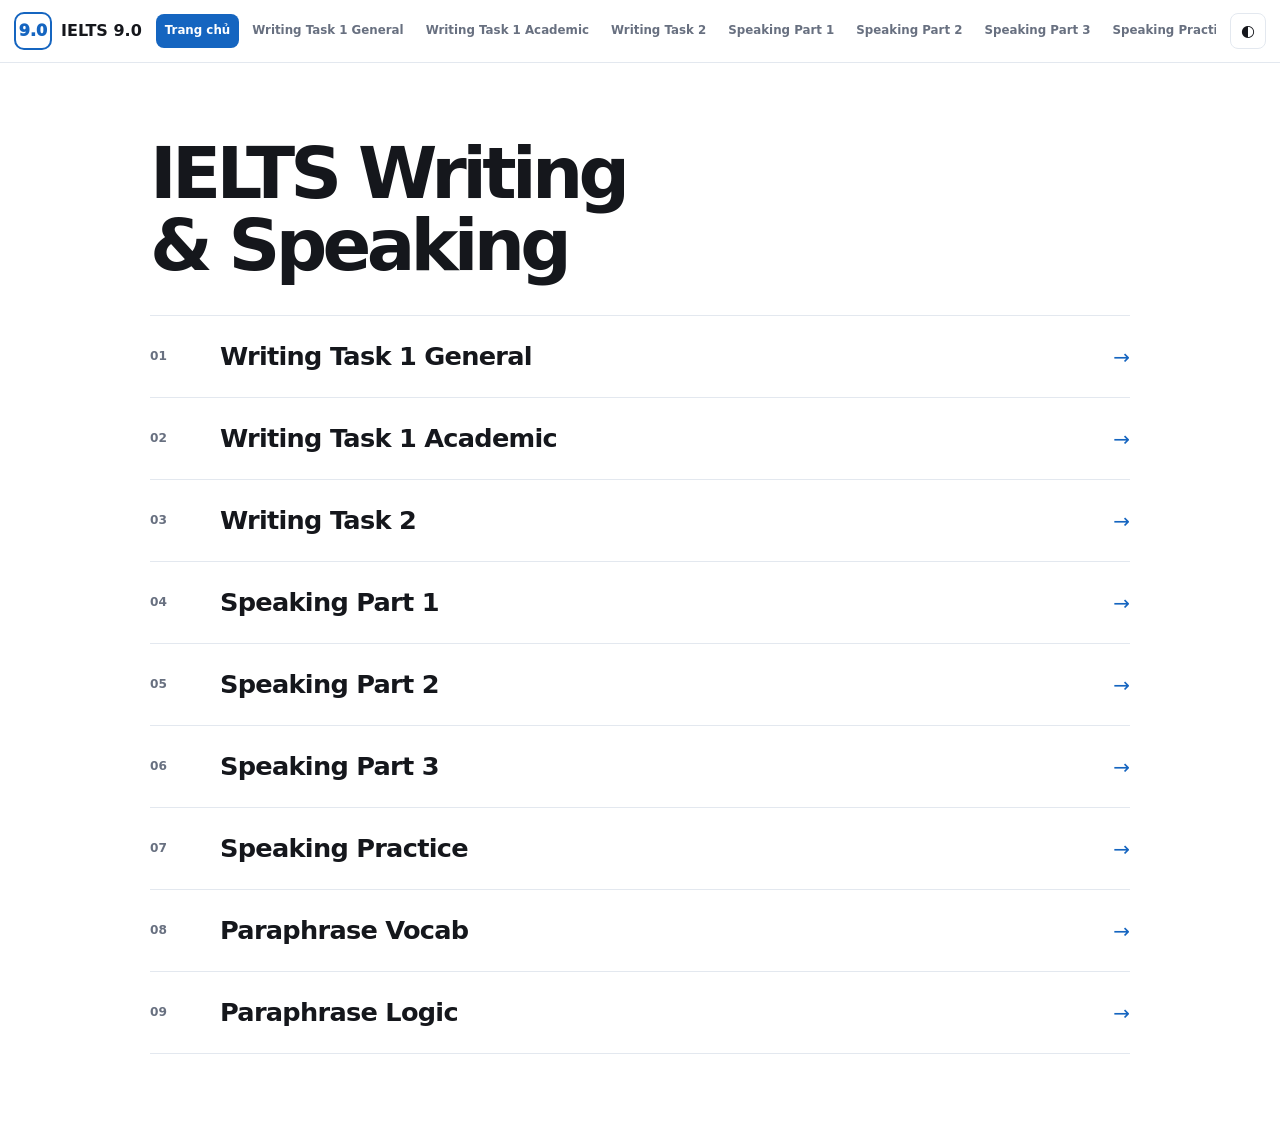
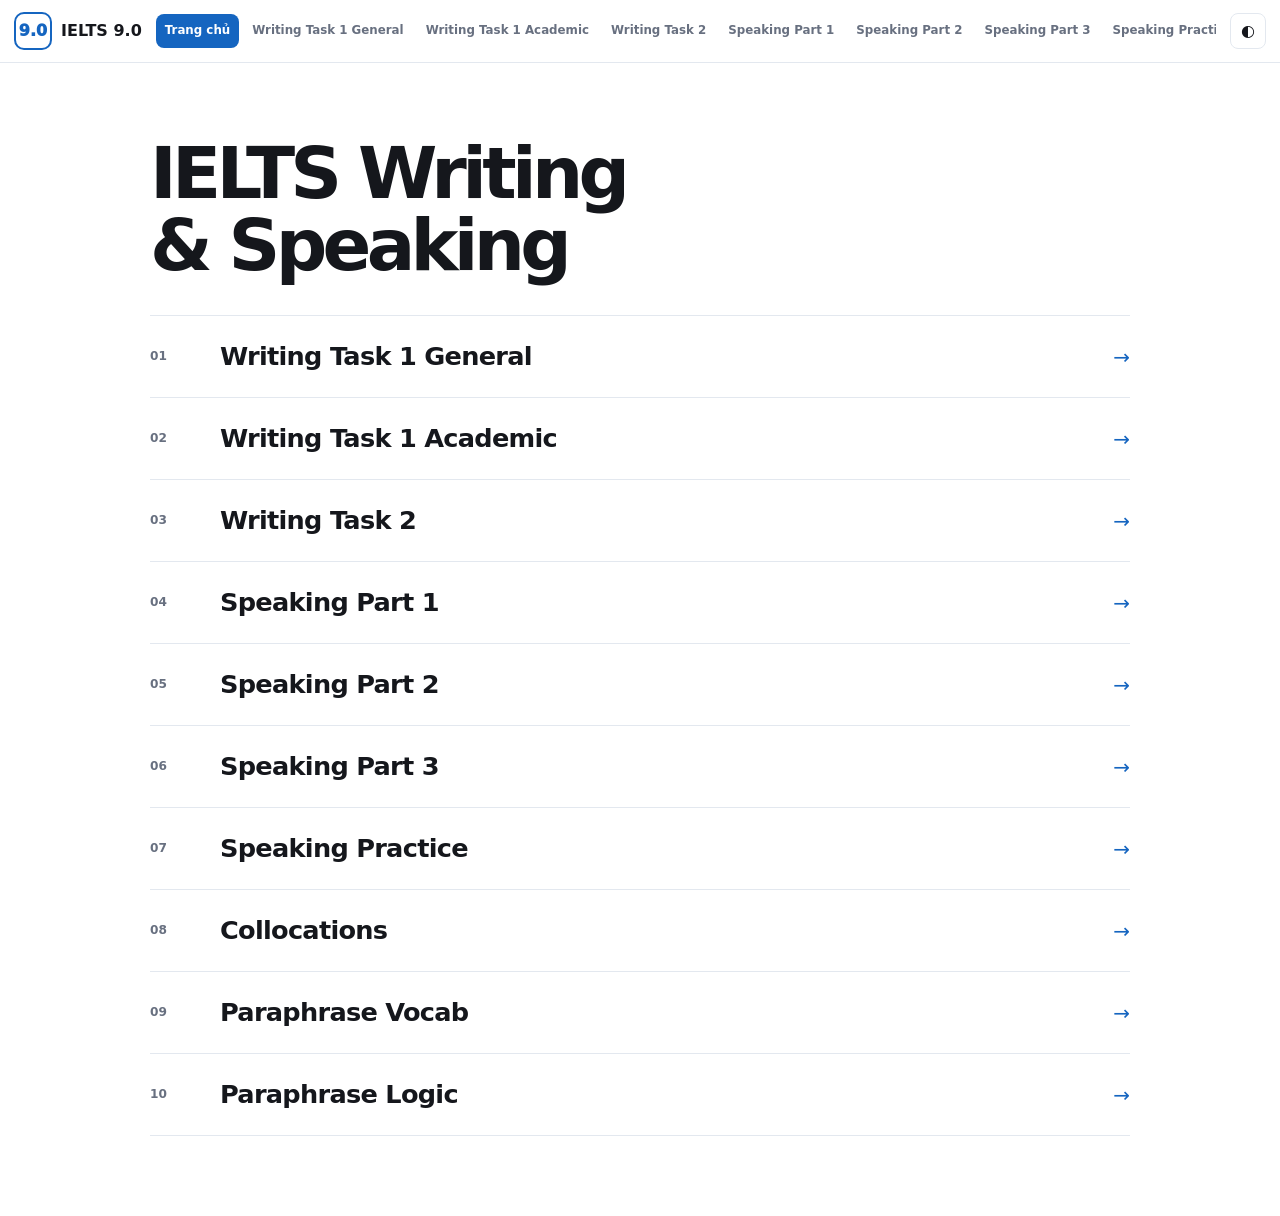
